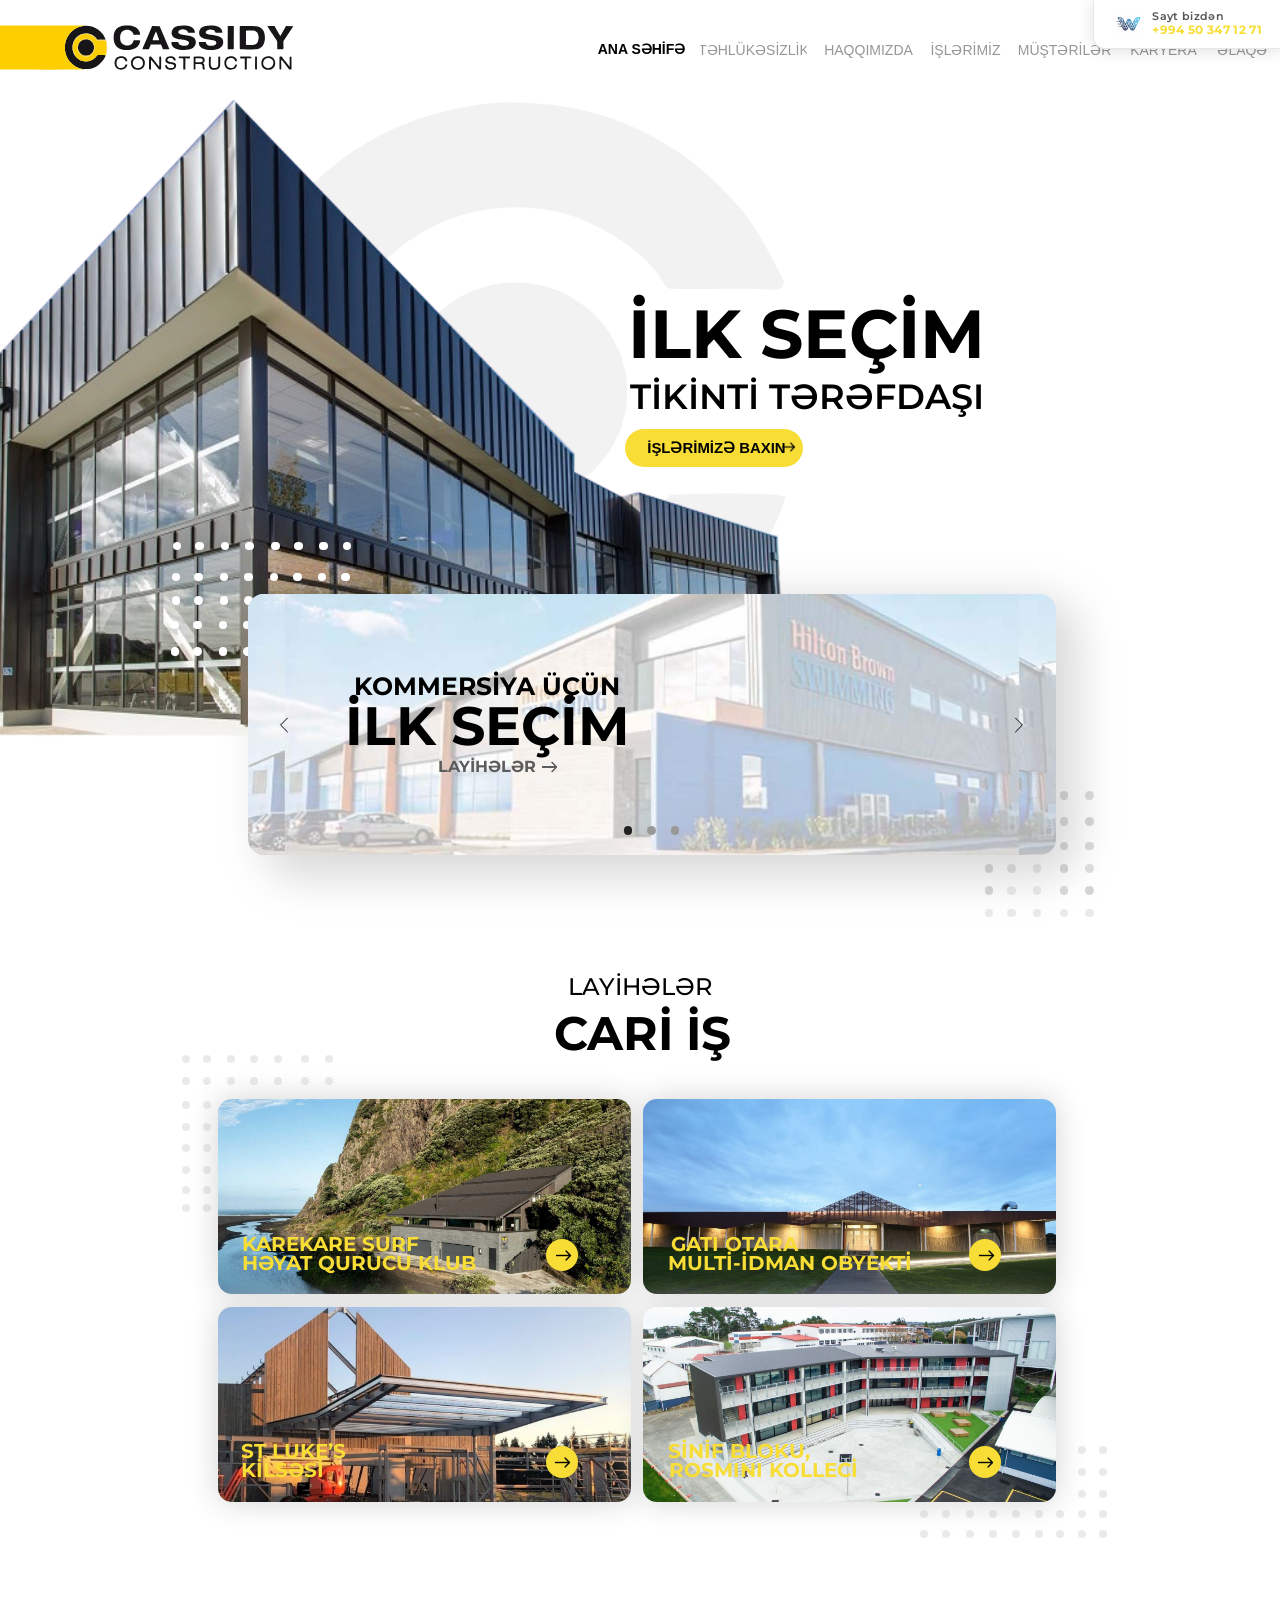
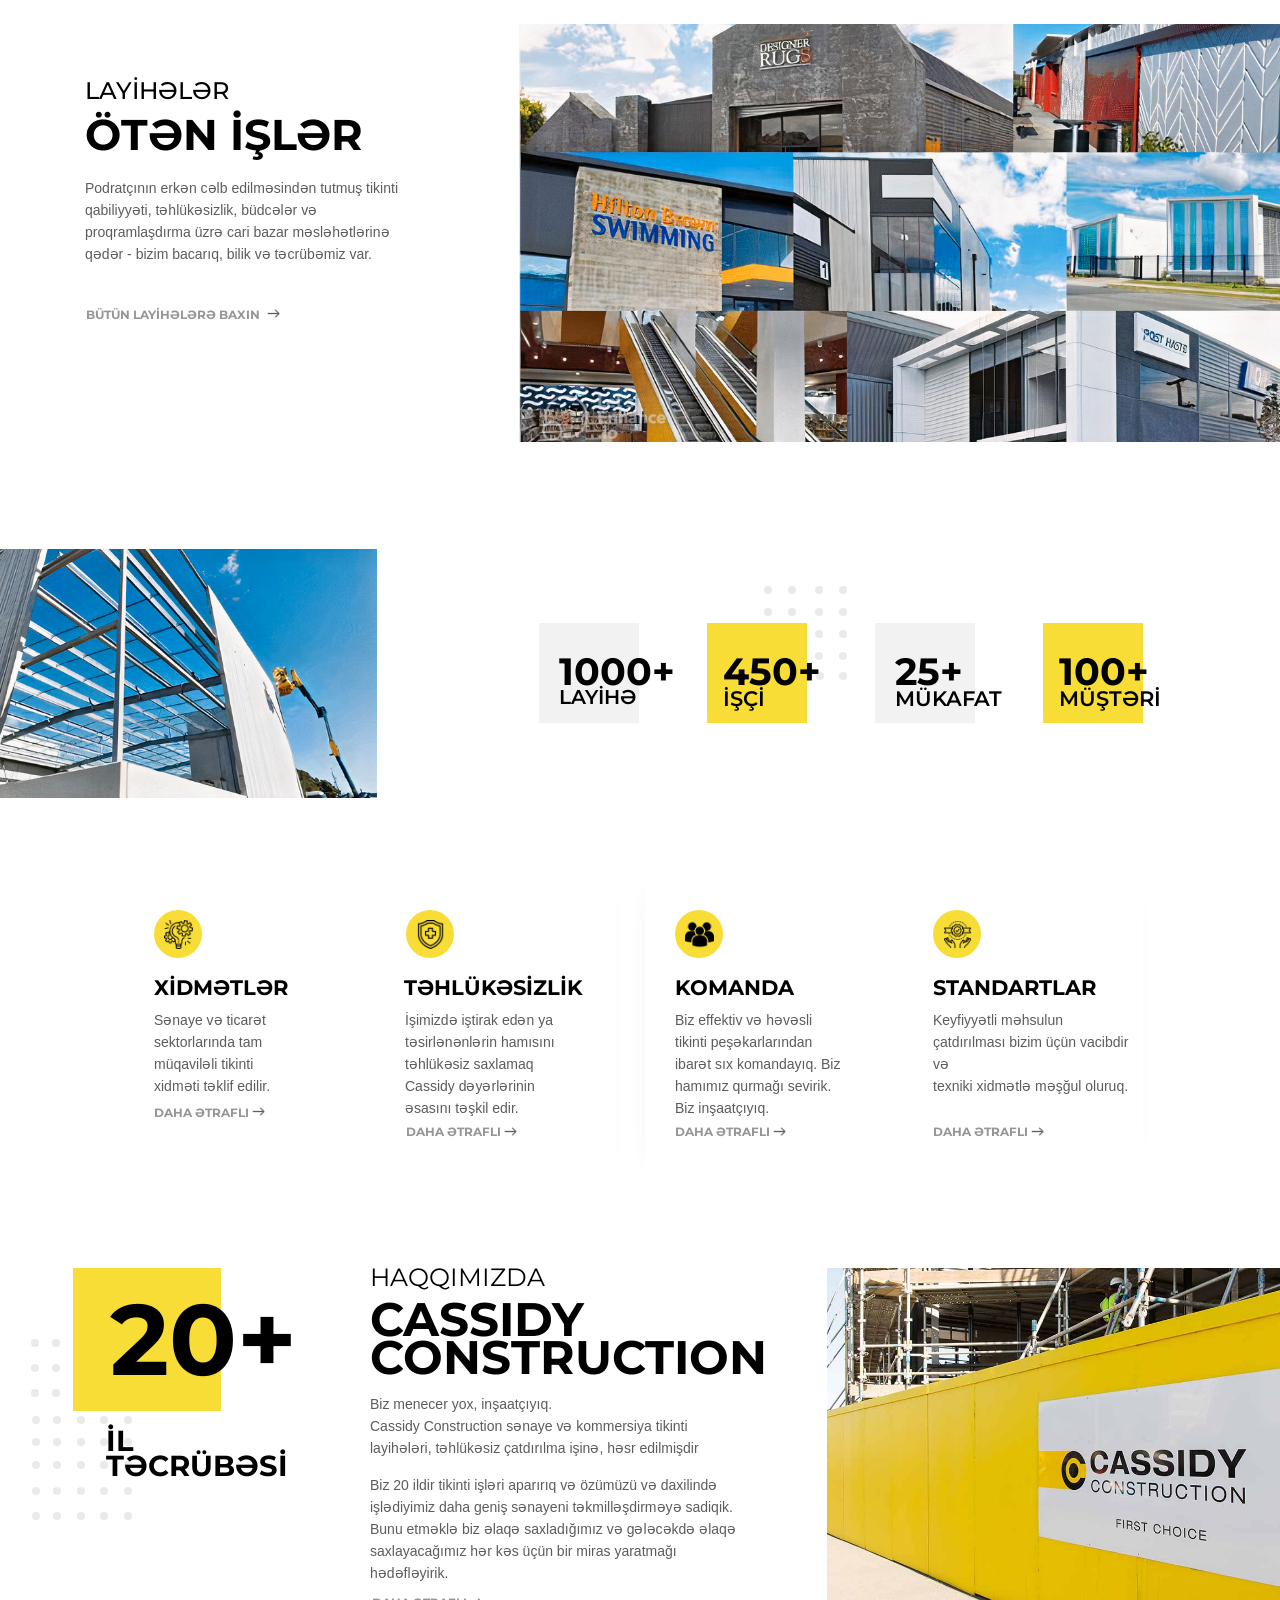
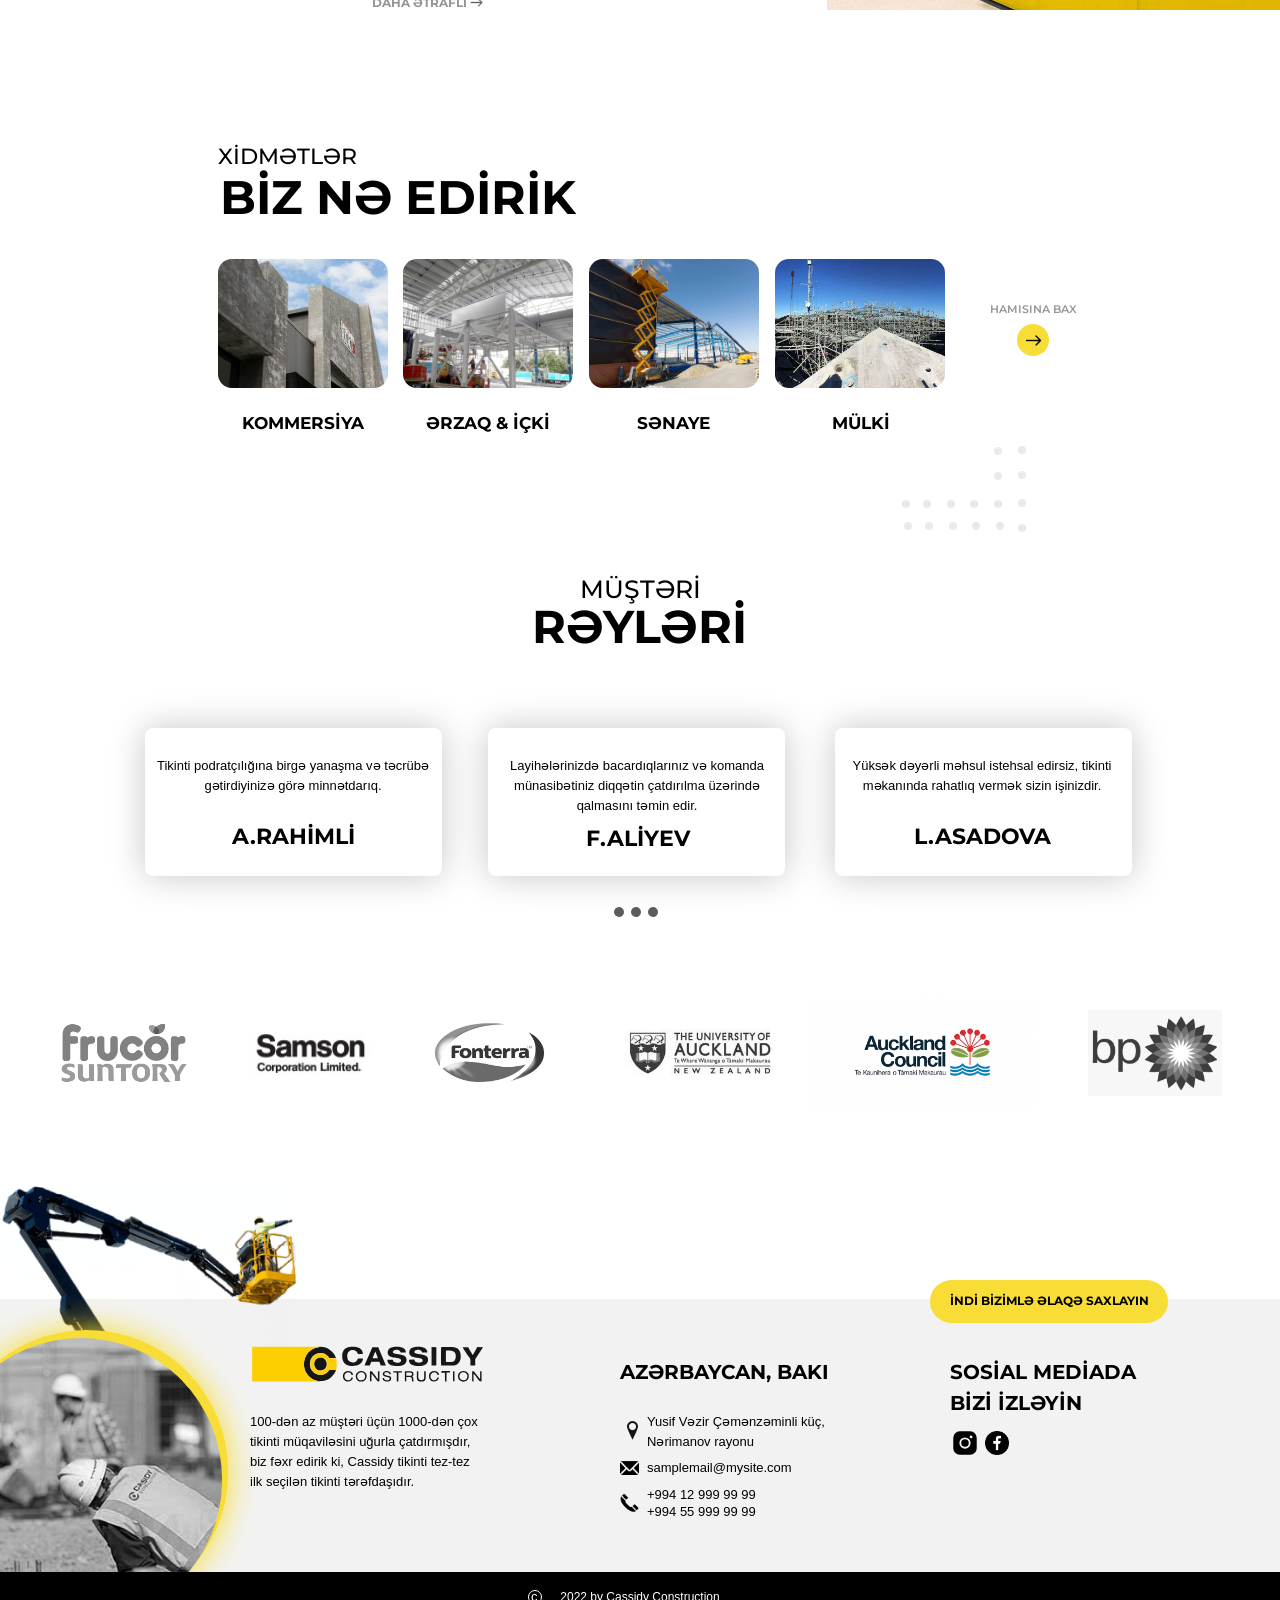
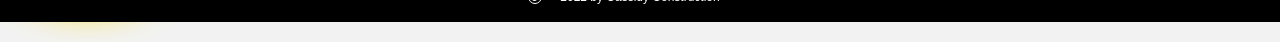
==== page28643980.html @ 32e34c33 "Initial commit - Insaat website with WebCraft branding and contact number" ====
﻿<!DOCTYPE html> <html> <head> <meta charset="utf-8" /> <meta http-equiv="Content-Type" content="text/html; charset=utf-8" /> <meta name="viewport" content="width=device-width, initial-scale=1.0" /> <!--metatextblock--> <title>İnşaat Şirkəti</title> <meta property="og:url" content="https://zakasmd.github.io/insaat" /> <meta property="og:title" content="İnşaat Şirkəti" /> <meta property="og:description" content="" /> <meta property="og:type" content="website" /> <meta property="og:image" content="images/tild6238-6166-4330-b763-346166366166__heybatli-logo-90px.png" /> <link rel="canonical" href="https://zakasmd.github.io/insaat"> <!--/metatextblock--> <meta name="format-detection" content="telephone=no" /> <meta http-equiv="x-dns-prefetch-control" content="on"> <link rel="dns-prefetch" href="https://ws.tildacdn.com">  <meta name="robots" content="index,follow" /> <!--favicons--> <link rel="shortcut icon" href="images/tild3162-3038-4265-b539-643338343763__h-logo-without-text.ico" type="image/x-icon"/> <link rel="apple-touch-icon" href="images/tild6164-3030-4362-a335-333737393666__h-logo-without-text.png"> <link rel="apple-touch-icon" sizes="76x76" href="images/tild6164-3030-4362-a335-333737393666__h-logo-without-text.png"> <link rel="apple-touch-icon" sizes="152x152" href="images/tild6164-3030-4362-a335-333737393666__h-logo-without-text.png"> <link rel="apple-touch-startup-image" href="images/tild6164-3030-4362-a335-333737393666__h-logo-without-text.png"> <meta name="msapplication-TileColor" content="#000000"> <meta name="msapplication-TileImage" content="images/tild6531-6231-4765-a134-633861616436__h-logo-without-text.png"> <!--/favicons--> <!-- Assets --> <script src="https://neo.tildacdn.com/js/tilda-fallback-1.0.min.js" async charset="utf-8"></script> <link rel="stylesheet" href="css/tilda-grid-3.0.min.css" type="text/css" media="all" onerror="this.loaderr='y';"/> <link rel="stylesheet" href="css/tilda-blocks-page28643980.min.css?t=1776620222" type="text/css" media="all" onerror="this.loaderr='y';" /> <link rel="preconnect" href="https://fonts.gstatic.com"> <link href="https://fonts.googleapis.com/css2?family=Ubuntu:wght@300;400;500;600;700&family=Montserrat:wght@100..900&subset=latin,cyrillic&display=swap" rel="stylesheet"> <link rel="stylesheet" href="css/tilda-animation-2.0.min.css" type="text/css" media="all" onerror="this.loaderr='y';" /> <link rel="stylesheet" href="css/tilda-menusub-1.0.min.css" type="text/css" media="print" onload="this.media='all';" onerror="this.loaderr='y';" /> <noscript><link rel="stylesheet" href="css/tilda-menusub-1.0.min.css" type="text/css" media="all" /></noscript> <link rel="stylesheet" href="css/tilda-menu-widgeticons-1.0.min.css" type="text/css" media="all" onerror="this.loaderr='y';" /> <link rel="stylesheet" href="css/tilda-popup-1.1.min.css" type="text/css" media="print" onload="this.media='all';" onerror="this.loaderr='y';" /> <noscript><link rel="stylesheet" href="css/tilda-popup-1.1.min.css" type="text/css" media="all" /></noscript> <link rel="stylesheet" href="css/tilda-forms-1.0.min.css" type="text/css" media="all" onerror="this.loaderr='y';" /> <link rel="stylesheet" href="css/tilda-slds-1.4.min.css" type="text/css" media="print" onload="this.media='all';" onerror="this.loaderr='y';" /> <noscript><link rel="stylesheet" href="css/tilda-slds-1.4.min.css" type="text/css" media="all" /></noscript> <link rel="stylesheet" href="css/tilda-zero-gallery-1.0.min.css" type="text/css" media="all" onerror="this.loaderr='y';" /> <script nomodule src="js/tilda-polyfill-1.0.min.js" charset="utf-8"></script> <script type="text/javascript">function t_onReady(func) {if(document.readyState!='loading') {func();} else {document.addEventListener('DOMContentLoaded',func);}}
function t_onFuncLoad(funcName,okFunc,time) {if(typeof window[funcName]==='function') {okFunc();} else {setTimeout(function() {t_onFuncLoad(funcName,okFunc,time);},(time||100));}}function t396_initialScale(t){var e=document.getElementById("rec"+t);if(e){var i=e.querySelector(".t396__artboard");if(i){window.tn_scale_initial_window_width||(window.tn_scale_initial_window_width=document.documentElement.clientWidth);var a=window.tn_scale_initial_window_width,r=[],n,l=i.getAttribute("data-artboard-screens");if(l){l=l.split(",");for(var o=0;o<l.length;o++)r[o]=parseInt(l[o],10)}else r=[320,480,640,960,1200];for(var o=0;o<r.length;o++){var d=r[o];a>=d&&(n=d)}var _="edit"===window.allrecords.getAttribute("data-tilda-mode"),c="center"===t396_getFieldValue(i,"valign",n,r),s="grid"===t396_getFieldValue(i,"upscale",n,r),w=t396_getFieldValue(i,"height_vh",n,r),g=t396_getFieldValue(i,"height",n,r),u=!!window.opr&&!!window.opr.addons||!!window.opera||-1!==navigator.userAgent.indexOf(" OPR/");if(!_&&c&&!s&&!w&&g&&!u){var h=parseFloat((a/n).toFixed(3)),f=[i,i.querySelector(".t396__carrier"),i.querySelector(".t396__filter")],v=Math.floor(parseInt(g,10)*h)+"px",p;i.style.setProperty("--initial-scale-height",v);for(var o=0;o<f.length;o++)f[o].style.setProperty("height","var(--initial-scale-height)");t396_scaleInitial__getElementsToScale(i).forEach((function(t){t.style.zoom=h}))}}}}function t396_scaleInitial__getElementsToScale(t){return t?Array.prototype.slice.call(t.children).filter((function(t){return t&&(t.classList.contains("t396__elem")||t.classList.contains("t396__group"))})):[]}function t396_getFieldValue(t,e,i,a){var r,n=a[a.length-1];if(!(r=i===n?t.getAttribute("data-artboard-"+e):t.getAttribute("data-artboard-"+e+"-res-"+i)))for(var l=0;l<a.length;l++){var o=a[l];if(!(o<=i)&&(r=o===n?t.getAttribute("data-artboard-"+e):t.getAttribute("data-artboard-"+e+"-res-"+o)))break}return r}window.TN_SCALE_INITIAL_VER="1.0",window.tn_scale_initial_window_width=null;</script> <script src="js/jquery-1.10.2.min.js" charset="utf-8" onerror="this.loaderr='y';"></script> <script src="js/tilda-scripts-3.0.min.js" charset="utf-8" defer onerror="this.loaderr='y';"></script> <script src="js/tilda-blocks-page28643980.min.js?t=1776620222" charset="utf-8" async onerror="this.loaderr='y';"></script> <script src="js/lazyload-1.3.min.export.js" charset="utf-8" async onerror="this.loaderr='y';"></script> <script src="js/tilda-animation-2.0.min.js" charset="utf-8" async onerror="this.loaderr='y';"></script> <script src="js/tilda-menusub-1.0.min.js" charset="utf-8" async onerror="this.loaderr='y';"></script> <script src="js/tilda-menu-1.0.min.js" charset="utf-8" async onerror="this.loaderr='y';"></script> <script src="js/tilda-menu-widgeticons-1.0.min.js" charset="utf-8" async onerror="this.loaderr='y';"></script> <script src="js/tilda-zero-1.1.min.js" charset="utf-8" async onerror="this.loaderr='y';"></script> <script src="js/tilda-submenublocks-1.0.min.js" charset="utf-8" async onerror="this.loaderr='y';"></script> <script src="js/tilda-popup-1.0.min.js" charset="utf-8" async onerror="this.loaderr='y';"></script> <script src="js/tilda-forms-1.0.min.js" charset="utf-8" async onerror="this.loaderr='y';"></script> <script src="js/tilda-slds-1.4.min.js" charset="utf-8" async onerror="this.loaderr='y';"></script> <script src="js/tilda-zero-gallery-1.0.min.js" charset="utf-8" async onerror="this.loaderr='y';"></script> <script src="js/hammer.min.js" charset="utf-8" async onerror="this.loaderr='y';"></script> <script src="js/tilda-animation-sbs-1.0.min.js" charset="utf-8" async onerror="this.loaderr='y';"></script> <script src="js/tilda-zero-scale-1.0.min.js" charset="utf-8" async onerror="this.loaderr='y';"></script> <script src="js/tilda-skiplink-1.0.min.js" charset="utf-8" async onerror="this.loaderr='y';"></script> <script src="js/tilda-events-1.0.min.js" charset="utf-8" async onerror="this.loaderr='y';"></script> <script type="text/javascript">window.dataLayer=window.dataLayer||[];</script> <script type="text/javascript">(function() {if((/bot|google|yandex|baidu|bing|msn|duckduckbot|teoma|slurp|crawler|spider|robot|crawling|facebook/i.test(navigator.userAgent))===false&&typeof(sessionStorage)!='undefined'&&sessionStorage.getItem('visited')!=='y'&&document.visibilityState){var style=document.createElement('style');style.type='text/css';style.innerHTML='@media screen and (min-width: 980px) {.t-records {opacity: 0;}.t-records_animated {-webkit-transition: opacity ease-in-out .2s;-moz-transition: opacity ease-in-out .2s;-o-transition: opacity ease-in-out .2s;transition: opacity ease-in-out .2s;}.t-records.t-records_visible {opacity: 1;}}';document.getElementsByTagName('head')[0].appendChild(style);function t_setvisRecs(){var alr=document.querySelectorAll('.t-records');Array.prototype.forEach.call(alr,function(el) {el.classList.add("t-records_animated");});setTimeout(function() {Array.prototype.forEach.call(alr,function(el) {el.classList.add("t-records_visible");});sessionStorage.setItem("visited","y");},400);}
document.addEventListener('DOMContentLoaded',t_setvisRecs);}})();</script></head> <body class="t-body" style="margin:0;">
<!-- WebCraft Branding Bar -->
<div id="webcraft-bar" style="position:fixed;top:0;right:0;z-index:10000;background:rgba(255,255,255,0.97);backdrop-filter:blur(10px);padding:8px 18px;display:flex;align-items:center;gap:12px;border-bottom-left-radius:12px;box-shadow:0 2px 16px rgba(0,0,0,0.13);border:1px solid #e5e7eb;border-top:none;border-right:none;">
  <a href="https://wa.me/994503471271" target="_blank" rel="noopener" style="display:flex;align-items:center;gap:8px;text-decoration:none;color:#1a1a2e;">
    <img src="images/webcraft_logo.png" alt="WebCraft" style="height:32px;width:auto;object-fit:contain;" />
    <span style="font-family:'Montserrat',Arial,sans-serif;font-size:11px;font-weight:600;color:#555;letter-spacing:0.03em;line-height:1.2;">Sayt bizdən<br/><span style="color:#f7dd35;font-weight:700;font-size:12px;">+994 50 347 12 71</span></span>
  </a>
</div> <!--allrecords--> <div id="allrecords" data-tilda-export="yes" class="t-records" data-hook="blocks-collection-content-node" data-tilda-project-id="3810300" data-tilda-page-id="28643980" data-tilda-page-alias="portfolio/insaat" data-tilda-formskey="261145cdc6859629eb03dfaf1db4a595" data-tilda-stat-scroll="yes" data-tilda-lazy="yes" data-tilda-root-zone="one" data-tilda-ts="y" data-tilda-project-country="TR"> <div id="rec462949725" class="r t-rec t-rec_pt_0 t-rec_pb_0 t-screenmax-980px" style="padding-top:0px;padding-bottom:0px; " data-animationappear="off" data-record-type="450" data-screen-max="980px"> <div class="t450__menu__content "
style="top:15px; " data-menu="yes" data-appearoffset="" data-hideoffset=""> <div class="t450__burger_container t450__small "> <div class="t450__burger_bg t450__burger_cirqle"
style="; opacity:0.50;"> </div> <button type="button"
class="t-menuburger t-menuburger_first t-menuburger__small"
aria-label="Navigation menu"
aria-expanded="false"> <span style="background-color:#ffffff;"></span> <span style="background-color:#ffffff;"></span> <span style="background-color:#ffffff;"></span> <span style="background-color:#ffffff;"></span> </button> <script>function t_menuburger_init(recid) {var rec=document.querySelector('#rec' + recid);if(!rec) return;var burger=rec.querySelector('.t-menuburger');if(!burger) return;var isSecondStyle=burger.classList.contains('t-menuburger_second');if(isSecondStyle&&!window.isMobile&&!('ontouchend' in document)) {burger.addEventListener('mouseenter',function() {if(burger.classList.contains('t-menuburger-opened')) return;burger.classList.remove('t-menuburger-unhovered');burger.classList.add('t-menuburger-hovered');});burger.addEventListener('mouseleave',function() {if(burger.classList.contains('t-menuburger-opened')) return;burger.classList.remove('t-menuburger-hovered');burger.classList.add('t-menuburger-unhovered');setTimeout(function() {burger.classList.remove('t-menuburger-unhovered');},300);});}
burger.addEventListener('click',function() {if(!burger.closest('.tmenu-mobile')&&!burger.closest('.t450__burger_container')&&!burger.closest('.t466__container')&&!burger.closest('.t204__burger')&&!burger.closest('.t199__js__menu-toggler')) {burger.classList.toggle('t-menuburger-opened');burger.classList.remove('t-menuburger-unhovered');}});var menu=rec.querySelector('[data-menu="yes"]');if(!menu) return;var menuLinks=menu.querySelectorAll('.t-menu__link-item');var submenuClassList=['t978__menu-link_hook','t978__tm-link','t966__tm-link','t794__tm-link','t-menusub__target-link'];Array.prototype.forEach.call(menuLinks,function(link) {link.addEventListener('click',function() {var isSubmenuHook=submenuClassList.some(function(submenuClass) {return link.classList.contains(submenuClass);});if(isSubmenuHook) return;burger.classList.remove('t-menuburger-opened');});});menu.addEventListener('clickedAnchorInTooltipMenu',function() {burger.classList.remove('t-menuburger-opened');});}
t_onReady(function() {t_onFuncLoad('t_menuburger_init',function(){t_menuburger_init('462949725');});});</script> <style>.t-menuburger{position:relative;flex-shrink:0;width:28px;height:20px;padding:0;border:none;background-color:transparent;outline:none;-webkit-transform:rotate(0deg);transform:rotate(0deg);transition:transform .5s ease-in-out;cursor:pointer;z-index:999;}.t-menuburger span{display:block;position:absolute;width:100%;opacity:1;left:0;-webkit-transform:rotate(0deg);transform:rotate(0deg);transition:.25s ease-in-out;height:3px;background-color:#000;}.t-menuburger span:nth-child(1){top:0px;}.t-menuburger span:nth-child(2),.t-menuburger span:nth-child(3){top:8px;}.t-menuburger span:nth-child(4){top:16px;}.t-menuburger__big{width:42px;height:32px;}.t-menuburger__big span{height:5px;}.t-menuburger__big span:nth-child(2),.t-menuburger__big span:nth-child(3){top:13px;}.t-menuburger__big span:nth-child(4){top:26px;}.t-menuburger__small{width:22px;height:14px;}.t-menuburger__small span{height:2px;}.t-menuburger__small span:nth-child(2),.t-menuburger__small span:nth-child(3){top:6px;}.t-menuburger__small span:nth-child(4){top:12px;}.t-menuburger-opened span:nth-child(1){top:8px;width:0%;left:50%;}.t-menuburger-opened span:nth-child(2){-webkit-transform:rotate(45deg);transform:rotate(45deg);}.t-menuburger-opened span:nth-child(3){-webkit-transform:rotate(-45deg);transform:rotate(-45deg);}.t-menuburger-opened span:nth-child(4){top:8px;width:0%;left:50%;}.t-menuburger-opened.t-menuburger__big span:nth-child(1){top:6px;}.t-menuburger-opened.t-menuburger__big span:nth-child(4){top:18px;}.t-menuburger-opened.t-menuburger__small span:nth-child(1),.t-menuburger-opened.t-menuburger__small span:nth-child(4){top:6px;}@media (hover),(min-width:0\0){.t-menuburger_first:hover span:nth-child(1){transform:translateY(1px);}.t-menuburger_first:hover span:nth-child(4){transform:translateY(-1px);}.t-menuburger_first.t-menuburger__big:hover span:nth-child(1){transform:translateY(3px);}.t-menuburger_first.t-menuburger__big:hover span:nth-child(4){transform:translateY(-3px);}}.t-menuburger_second span:nth-child(2),.t-menuburger_second span:nth-child(3){width:80%;left:20%;right:0;}@media (hover),(min-width:0\0){.t-menuburger_second.t-menuburger-hovered span:nth-child(2),.t-menuburger_second.t-menuburger-hovered span:nth-child(3){animation:t-menuburger-anim 0.3s ease-out normal forwards;}.t-menuburger_second.t-menuburger-unhovered span:nth-child(2),.t-menuburger_second.t-menuburger-unhovered span:nth-child(3){animation:t-menuburger-anim2 0.3s ease-out normal forwards;}}.t-menuburger_second.t-menuburger-opened span:nth-child(2),.t-menuburger_second.t-menuburger-opened span:nth-child(3){left:0;right:0;width:100%!important;}.t-menuburger_third span:nth-child(4){width:70%;left:unset;right:0;}@media (hover),(min-width:0\0){.t-menuburger_third:not(.t-menuburger-opened):hover span:nth-child(4){width:100%;}}.t-menuburger_third.t-menuburger-opened span:nth-child(4){width:0!important;right:50%;}.t-menuburger_fourth{height:12px;}.t-menuburger_fourth.t-menuburger__small{height:8px;}.t-menuburger_fourth.t-menuburger__big{height:18px;}.t-menuburger_fourth span:nth-child(2),.t-menuburger_fourth span:nth-child(3){top:4px;opacity:0;}.t-menuburger_fourth span:nth-child(4){top:8px;}.t-menuburger_fourth.t-menuburger__small span:nth-child(2),.t-menuburger_fourth.t-menuburger__small span:nth-child(3){top:3px;}.t-menuburger_fourth.t-menuburger__small span:nth-child(4){top:6px;}.t-menuburger_fourth.t-menuburger__small span:nth-child(2),.t-menuburger_fourth.t-menuburger__small span:nth-child(3){top:3px;}.t-menuburger_fourth.t-menuburger__small span:nth-child(4){top:6px;}.t-menuburger_fourth.t-menuburger__big span:nth-child(2),.t-menuburger_fourth.t-menuburger__big span:nth-child(3){top:6px;}.t-menuburger_fourth.t-menuburger__big span:nth-child(4){top:12px;}@media (hover),(min-width:0\0){.t-menuburger_fourth:not(.t-menuburger-opened):hover span:nth-child(1){transform:translateY(1px);}.t-menuburger_fourth:not(.t-menuburger-opened):hover span:nth-child(4){transform:translateY(-1px);}.t-menuburger_fourth.t-menuburger__big:not(.t-menuburger-opened):hover span:nth-child(1){transform:translateY(3px);}.t-menuburger_fourth.t-menuburger__big:not(.t-menuburger-opened):hover span:nth-child(4){transform:translateY(-3px);}}.t-menuburger_fourth.t-menuburger-opened span:nth-child(1),.t-menuburger_fourth.t-menuburger-opened span:nth-child(4){top:4px;}.t-menuburger_fourth.t-menuburger-opened span:nth-child(2),.t-menuburger_fourth.t-menuburger-opened span:nth-child(3){opacity:1;}@keyframes t-menuburger-anim{0%{width:80%;left:20%;right:0;}50%{width:100%;left:0;right:0;}100%{width:80%;left:0;right:20%;}}@keyframes t-menuburger-anim2{0%{width:80%;left:0;}50%{width:100%;right:0;left:0;}100%{width:80%;left:20%;right:0;}}</style> </div> </div> <!-- t450 --> <div id="nav462949725marker"></div> <div class="t450__overlay"> <div class="t450__overlay_bg"
style=" "> </div> </div> <div id="nav462949725" class="t450 " data-tooltip-hook="#menuopen"
style="max-width: 260px;"> <button type="button"
class="t450__close-button t450__close t450_opened "
aria-label="Close menu"> <div class="t450__close_icon" style="color:#ffffff;"> <span></span> <span></span> <span></span> <span></span> </div> </button> <div class="t450__container t-align_left"> <div class="t450__top"> <nav class="t450__menu"> <ul role="list" class="t450__list t-menu__list"> <li class="t450__list_item"> <a class="t-menu__link-item "
href="#ana-sehife" data-menu-submenu-hook="" data-menu-item-number="1">
Ana səhifə
</a> </li> <li class="t450__list_item"> <a class="t-menu__link-item "
href="#popup:infoblock"
target="_blank" data-menu-submenu-hook="" data-menu-item-number="2">
Təhlükəsizlik
</a> </li> <li class="t450__list_item"> <a class="t-menu__link-item t450__link-item_submenu"
href=""
aria-expanded="false" role="button" data-menu-submenu-hook="link_sub3_462949725" data-menu-item-number="3">
Haqqımızda
</a> <div class="t-menusub" data-submenu-hook="link_sub3_462949725" data-submenu-margin="15px" data-add-submenu-arrow=""> <div class="t-menusub__menu"> <div class="t-menusub__content"> <ul role="list" class="t-menusub__list"> <li class="t-menusub__list-item t-name t-name_xs"> <a class="t-menusub__link-item t-name t-name_xs"
href="#popup:infoblock"
target="_blank" data-menu-item-number="3">Xidmətlər</a> </li> <li class="t-menusub__list-item t-name t-name_xs"> <a class="t-menusub__link-item t-name t-name_xs"
href="#popup:infoblock"
target="_blank" data-menu-item-number="3">İctimaiyyət</a> </li> <li class="t-menusub__list-item t-name t-name_xs"> <a class="t-menusub__link-item t-name t-name_xs"
href="#popup:infoblock"
target="_blank" data-menu-item-number="3">Komanda</a> </li> <li class="t-menusub__list-item t-name t-name_xs"> <a class="t-menusub__link-item t-name t-name_xs"
href="#popup:infoblock"
target="_blank" data-menu-item-number="3">Standartlar</a> </li> </ul> </div> </div> </div> </li> <li class="t450__list_item"> <a class="t-menu__link-item "
href="#popup:infoblock"
target="_blank" data-menu-submenu-hook="" data-menu-item-number="4">
İşlərimiz
</a> </li> <li class="t450__list_item"> <a class="t-menu__link-item "
href="#popup:infoblock"
target="_blank" data-menu-submenu-hook="" data-menu-item-number="5">
Müştərilər
</a> </li> <li class="t450__list_item"> <a class="t-menu__link-item "
href="#popup:infoblock"
target="_blank" data-menu-submenu-hook="" data-menu-item-number="6">
Karyera
</a> </li> <li class="t450__list_item"> <a class="t-menu__link-item "
href="#elaqe"
target="_blank" data-menu-submenu-hook="" data-menu-item-number="7">
Əlaqə
</a> </li> </ul> </nav> </div> <div class="t450__rightside"> <div class="t450__rightcontainer"> <div class="t450__right_social_links"> <div class="t-sociallinks"> <ul role="list" class="t-sociallinks__wrapper" aria-label="Social media links"> <!-- new soclinks --><li class="t-sociallinks__item t-sociallinks__item_facebook"><a href="1" target="_blank" rel="nofollow" aria-label="facebook" style="width: 30px; height: 30px;"><svg class="t-sociallinks__svg" role="presentation" width=30px height=30px viewBox="0 0 100 100" fill="none" xmlns="http://www.w3.org/2000/svg"> <path fill-rule="evenodd" clip-rule="evenodd" d="M50 100c27.6142 0 50-22.3858 50-50S77.6142 0 50 0 0 22.3858 0 50s22.3858 50 50 50Zm3.431-73.9854c-2.5161.0701-5.171.6758-7.0464 2.4577-1.5488 1.4326-2.329 3.5177-2.5044 5.602-.0534 1.4908-.0458 2.9855-.0382 4.4796.0058 1.1205.0115 2.2407-.0085 3.3587-.6888.005-1.3797.0036-2.0709.0021-.9218-.0019-1.8441-.0038-2.7626.0096 0 .8921.0013 1.7855.0026 2.6797.0026 1.791.0052 3.5853-.0026 5.3799.9185.0134 1.8409.0115 2.7627.0096.6912-.0015 1.382-.0029 2.0708.0021.0155 3.5565.0127 7.1128.0098 10.669-.0036 4.4452-.0072 8.8903.0252 13.3354 1.8903-.0134 3.7765-.0115 5.6633-.0095 1.4152.0014 2.8306.0028 4.2484-.0022.0117-4.0009.0088-7.9986.0058-11.9963-.0029-3.9979-.0058-7.9957.0059-11.9964.9533-.005 1.9067-.0036 2.86-.0021 1.2713.0019 2.5425.0038 3.8137-.0096.396-2.679.7335-5.3814.9198-8.0947-1.2576-.0058-2.5155-.0058-3.7734-.0058-1.2578 0-2.5157 0-3.7734-.0059 0-.4689-.0007-.9378-.0014-1.4066-.0022-1.4063-.0044-2.8123.0131-4.2188.198-1.0834 1.3158-1.9104 2.3992-1.8403h5.1476c.0117-2.8069.0117-5.602 0-8.4089-.6636 0-1.3273-.0007-1.9911-.0014-1.9915-.0022-3.9832-.0044-5.975.0131Z" fill="#ffffff"/> </svg></a></li>&nbsp;<li class="t-sociallinks__item t-sociallinks__item_twitter"><a href="2" target="_blank" rel="nofollow" aria-label="twitter" style="width: 30px; height: 30px;"><svg class="t-sociallinks__svg" role="presentation" xmlns="http://www.w3.org/2000/svg" width=30px height=30px viewBox="0 0 48 48"> <g clip-path="url(#clip0_3697_102)"><path fill-rule="evenodd" clip-rule="evenodd" d="M24 48C37.2548 48 48 37.2548 48 24C48 10.7452 37.2548 0 24 0C10.7452 0 0 10.7452 0 24C0 37.2548 10.7452 48 24 48ZM33.3482 14L25.9027 22.4686H25.9023L34 34H28.0445L22.5915 26.2348L15.7644 34H14L21.8082 25.1193L14 14H19.9555L25.119 21.3532L31.5838 14H33.3482ZM22.695 24.1101L23.4861 25.2173V25.2177L28.8746 32.7594H31.5847L24.9813 23.5172L24.1902 22.4099L19.1103 15.2997H16.4002L22.695 24.1101Z" fill="#ffffff"/></g><defs><clipPath id="clip0_3697_102"><rect width="48" height="48" fill="white"/></clipPath></defs> </svg></a></li>&nbsp;<li class="t-sociallinks__item t-sociallinks__item_instagram"><a href="3" target="_blank" rel="nofollow" aria-label="instagram" style="width: 30px; height: 30px;"><svg class="t-sociallinks__svg" role="presentation" width=30px height=30px viewBox="0 0 100 100" fill="none" xmlns="http://www.w3.org/2000/svg"> <path fill-rule="evenodd" clip-rule="evenodd" d="M50 100C77.6142 100 100 77.6142 100 50C100 22.3858 77.6142 0 50 0C22.3858 0 0 22.3858 0 50C0 77.6142 22.3858 100 50 100ZM25 39.3918C25 31.4558 31.4566 25 39.3918 25H60.6082C68.5442 25 75 31.4566 75 39.3918V60.8028C75 68.738 68.5442 75.1946 60.6082 75.1946H39.3918C31.4558 75.1946 25 68.738 25 60.8028V39.3918ZM36.9883 50.0054C36.9883 42.8847 42.8438 37.0922 50.0397 37.0922C57.2356 37.0922 63.0911 42.8847 63.0911 50.0054C63.0911 57.1252 57.2356 62.9177 50.0397 62.9177C42.843 62.9177 36.9883 57.1252 36.9883 50.0054ZM41.7422 50.0054C41.7422 54.5033 45.4641 58.1638 50.0397 58.1638C54.6153 58.1638 58.3372 54.5041 58.3372 50.0054C58.3372 45.5066 54.6145 41.8469 50.0397 41.8469C45.4641 41.8469 41.7422 45.5066 41.7422 50.0054ZM63.3248 39.6355C65.0208 39.6355 66.3956 38.2606 66.3956 36.5646C66.3956 34.8687 65.0208 33.4938 63.3248 33.4938C61.6288 33.4938 60.2539 34.8687 60.2539 36.5646C60.2539 38.2606 61.6288 39.6355 63.3248 39.6355Z" fill="#ffffff"/> </svg></a></li><!-- /new soclinks --> </ul> </div> </div> </div> </div> </div> </div> <script>t_onReady(function() {var rec=document.querySelector('#rec462949725');if(!rec) return;rec.setAttribute('data-animationappear','off');rec.style.opacity=1;t_onFuncLoad('t450_initMenu',function() {t450_initMenu('462949725');});t_onFuncLoad('t_menuWidgets__init',function() {t_menuWidgets__init('462949725');});});</script> <style>#rec462949725 .t-menu__link-item{}@supports (overflow:-webkit-marquee) and (justify-content:inherit){#rec462949725 .t-menu__link-item,#rec462949725 .t-menu__link-item.t-active{opacity:1 !important;}}</style> <style>#rec462949725{--menusub-text-color:#ffffff;--menusub-bg:#fff;--menusub-shadow:none;--menusub-radius:0;--menusub-border:none;--menusub-width:150px;--menusub-transition:0.3s ease-in-out;}@media screen and (max-width:980px){#rec462949725 .t-menusub__menu .t-menusub__link-item,#rec462949725 .t-menusub__menu .t-menusub__innermenu-link{color:var(--menusub-text-color) !important;}#rec462949725 .t-menusub__menu .t-menusub__link-item.t-active{color:var(--menusub-text-color) !important;}#rec462949725 .t-menusub__menu .t-menusub__list-item:has(.t-active){background-color:var(--menusub-hover-bg);}}@media screen and (max-width:980px){#rec462949725 .t-menusub__menu-wrapper{background-color:var(--menusub-bg) !important;border-radius:var(--menusub-radius) !important;border:var(--menusub-border) !important;box-shadow:var(--menusub-shadow) !important;overflow:auto;max-width:var(--mobile-max-width);}#rec462949725 .t-menusub__menu-wrapper .t-menusub__content{background-color:transparent !important;border:none !important;box-shadow:none !important;border-radius:0 !important;margin-top:0 !important;}}</style> <script>t_onReady(function() {setTimeout(function(){t_onFuncLoad('t_menusub_init',function() {t_menusub_init('462949725');});},500);});</script> <style> #rec462949725 a.t-menu__link-item{font-size:24px;color:#ffffff;}</style> <style> #rec462949725 .t450__right_langs_lang a{color:#ffffff;}</style> </div> <div id="rec462949726" class="r t-rec" style=" " data-animationappear="off" data-record-type="396"> <!-- T396 --> <style>#rec462949726 .t396__artboard {height:100px;background-color:#ffffff;}#rec462949726 .t396__filter {height:100px;}#rec462949726 .t396__carrier{height:100px;background-position:center center;background-attachment:scroll;background-size:cover;background-repeat:no-repeat;}@media screen and (max-width:1199px) {#rec462949726 .t396__artboard,#rec462949726 .t396__filter,#rec462949726 .t396__carrier {}#rec462949726 .t396__filter {}#rec462949726 .t396__carrier {background-attachment:scroll;}}@media screen and (max-width:959px) {#rec462949726 .t396__artboard,#rec462949726 .t396__filter,#rec462949726 .t396__carrier {}#rec462949726 .t396__filter {}#rec462949726 .t396__carrier {background-attachment:scroll;}}@media screen and (max-width:639px) {#rec462949726 .t396__artboard,#rec462949726 .t396__filter,#rec462949726 .t396__carrier {}#rec462949726 .t396__filter {}#rec462949726 .t396__carrier {background-attachment:scroll;}}@media screen and (max-width:479px) {#rec462949726 .t396__artboard,#rec462949726 .t396__filter,#rec462949726 .t396__carrier {}#rec462949726 .t396__filter {}#rec462949726 .t396__carrier {background-attachment:scroll;}}#rec462949726 .tn-elem[data-elem-id="1655124059677"]{z-index:9;top:17px;;left:calc(50% - 600px + -44px);;width:379px;height:66px;}#rec462949726 .tn-elem[data-elem-id="1655124059677"] .tn-atom{background-position:center center;background-size:cover;background-repeat:no-repeat;border-width:var(--t396-borderwidth,0);border-style:var(--t396-borderstyle,solid);border-color:var(--t396-bordercolor,transparent);transition:background-color var(--t396-speedhover,0s) ease-in-out,color var(--t396-speedhover,0s) ease-in-out,border-color var(--t396-speedhover,0s) ease-in-out,box-shadow var(--t396-shadowshoverspeed,0.2s) ease-in-out;}@media screen and (max-width:1199px){#rec462949726 .tn-elem[data-elem-id="1655124059677"]{top:15px;;left:calc(50% - 480px + -50px);;width:339px;height:59px;}}@media screen and (max-width:959px){#rec462949726 .tn-elem[data-elem-id="1655124059677"]{top:16px;;left:calc(50% - 320px + -20px);;width:310px;height:54px;}}@media screen and (max-width:639px){#rec462949726 .tn-elem[data-elem-id="1655124059677"]{top:18px;;left:calc(50% - 240px + -16px);;width:270px;height:47px;}}@media screen and (max-width:479px){#rec462949726 .tn-elem[data-elem-id="1655124059677"]{top:22px;;left:calc(50% - 160px + -16px);;width:201px;height:35px;}}#rec462949726 .tn-elem[data-elem-id="1655125357740"]{color:#000000;text-align:center;z-index:10;top:22px;;left:calc(50% - 600px + 544px);;width:115px;height:56px;}#rec462949726 .tn-elem[data-elem-id="1655125357740"] .tn-atom{color:#000000;font-size:14px;font-family:'Poppins',Arial,sans-serif;line-height:1.55;font-weight:600;border-radius:30px;background-position:center center;--t396-speedhover:0.2s;transition:background-color var(--t396-speedhover,0s) ease-in-out,color var(--t396-speedhover,0s) ease-in-out,border-color var(--t396-speedhover,0s) ease-in-out,box-shadow var(--t396-shadowshoverspeed,0.2s) ease-in-out;-webkit-box-pack:center;-ms-flex-pack:center;justify-content:center;}#rec462949726 .tn-elem[data-elem-id="1655125357740"] .tn-atom::after{display:none;}#rec462949726 .tn-elem[data-elem-id="1655125357740"] .tn-atom .tn-atom__button-text{transition:color var(--t396-speedhover,0s) ease-in-out;color:#000000;}#rec462949726 .tn-elem[data-elem-id="1655125357740"] .tn-atom .tn-atom__button-border::before{display:none;}#rec462949726 .tn-elem[data-elem-id="1655125357740"] .tn-atom .tn-atom__button-border::after{display:none;}@media (hover),(min-width:0\0){#rec462949726 .tn-elem[data-elem-id="1655125357740"] .tn-atom:hover::after{opacity:0;}#rec462949726 .tn-elem[data-elem-id="1655125357740"] .tn-atom:hover{animation-name:none;}}@media (hover),(min-width:0\0){#rec462949726 .tn-elem[data-elem-id="1655125357740"] .tn-atom:hover{color:#f7dd35;}#rec462949726 .tn-elem[data-elem-id="1655125357740"] .tn-atom:hover .tn-atom__button-text{color:#f7dd35;}}@media screen and (max-width:1199px){#rec462949726 .tn-elem[data-elem-id="1655125357740"]{top:-66px;;left:calc(50% - 480px + 524px);;width:px;}#rec462949726 .tn-elem[data-elem-id="1655125357740"] .tn-atom{white-space:normal;background-size:cover;}#rec462949726 .tn-elem[data-elem-id="1655125357740"] .tn-atom::after{display:none;}#rec462949726 .tn-elem[data-elem-id="1655125357740"] .tn-atom .tn-atom__button-text{overflow:visible;}#rec462949726 .tn-elem[data-elem-id="1655125357740"] .tn-atom .tn-atom__button-border::before{display:none;}#rec462949726 .tn-elem[data-elem-id="1655125357740"] .tn-atom .tn-atom__button-border::after{display:none;}@media (hover),(min-width:0\0){#rec462949726 .tn-elem[data-elem-id="1655125357740"] .tn-atom:hover::after{opacity:0;}#rec462949726 .tn-elem[data-elem-id="1655125357740"] .tn-atom:hover{animation-name:none;}}}@media screen and (max-width:959px){#rec462949726 .tn-elem[data-elem-id="1655125357740"] .tn-atom{white-space:normal;background-size:cover;}#rec462949726 .tn-elem[data-elem-id="1655125357740"] .tn-atom::after{display:none;}#rec462949726 .tn-elem[data-elem-id="1655125357740"] .tn-atom .tn-atom__button-text{overflow:visible;}#rec462949726 .tn-elem[data-elem-id="1655125357740"] .tn-atom .tn-atom__button-border::before{display:none;}#rec462949726 .tn-elem[data-elem-id="1655125357740"] .tn-atom .tn-atom__button-border::after{display:none;}@media (hover),(min-width:0\0){#rec462949726 .tn-elem[data-elem-id="1655125357740"] .tn-atom:hover::after{opacity:0;}#rec462949726 .tn-elem[data-elem-id="1655125357740"] .tn-atom:hover{animation-name:none;}}}@media screen and (max-width:639px){#rec462949726 .tn-elem[data-elem-id="1655125357740"] .tn-atom{white-space:normal;background-size:cover;}#rec462949726 .tn-elem[data-elem-id="1655125357740"] .tn-atom::after{display:none;}#rec462949726 .tn-elem[data-elem-id="1655125357740"] .tn-atom .tn-atom__button-text{overflow:visible;}#rec462949726 .tn-elem[data-elem-id="1655125357740"] .tn-atom .tn-atom__button-border::before{display:none;}#rec462949726 .tn-elem[data-elem-id="1655125357740"] .tn-atom .tn-atom__button-border::after{display:none;}@media (hover),(min-width:0\0){#rec462949726 .tn-elem[data-elem-id="1655125357740"] .tn-atom:hover::after{opacity:0;}#rec462949726 .tn-elem[data-elem-id="1655125357740"] .tn-atom:hover{animation-name:none;}}}@media screen and (max-width:479px){#rec462949726 .tn-elem[data-elem-id="1655125357740"] .tn-atom{white-space:normal;background-size:cover;}#rec462949726 .tn-elem[data-elem-id="1655125357740"] .tn-atom::after{display:none;}#rec462949726 .tn-elem[data-elem-id="1655125357740"] .tn-atom .tn-atom__button-text{overflow:visible;}#rec462949726 .tn-elem[data-elem-id="1655125357740"] .tn-atom .tn-atom__button-border::before{display:none;}#rec462949726 .tn-elem[data-elem-id="1655125357740"] .tn-atom .tn-atom__button-border::after{display:none;}@media (hover),(min-width:0\0){#rec462949726 .tn-elem[data-elem-id="1655125357740"] .tn-atom:hover::after{opacity:0;}#rec462949726 .tn-elem[data-elem-id="1655125357740"] .tn-atom:hover{animation-name:none;}}}#rec462949726 .tn-elem[data-elem-id="1655125559356"]{color:#969696;text-align:center;z-index:11;top:23px;;left:calc(50% - 600px + 660px);;width:107px;height:55px;}#rec462949726 .tn-elem[data-elem-id="1655125559356"] .tn-atom{color:#969696;font-size:14px;font-family:'Poppins',Arial,sans-serif;line-height:1.55;font-weight:500;border-radius:30px;background-position:center center;--t396-speedhover:0.2s;transition:background-color var(--t396-speedhover,0s) ease-in-out,color var(--t396-speedhover,0s) ease-in-out,border-color var(--t396-speedhover,0s) ease-in-out,box-shadow var(--t396-shadowshoverspeed,0.2s) ease-in-out;-webkit-box-pack:center;-ms-flex-pack:center;justify-content:center;}#rec462949726 .tn-elem[data-elem-id="1655125559356"] .tn-atom::after{display:none;}#rec462949726 .tn-elem[data-elem-id="1655125559356"] .tn-atom .tn-atom__button-text{transition:color var(--t396-speedhover,0s) ease-in-out;color:#969696;}#rec462949726 .tn-elem[data-elem-id="1655125559356"] .tn-atom .tn-atom__button-border::before{display:none;}#rec462949726 .tn-elem[data-elem-id="1655125559356"] .tn-atom .tn-atom__button-border::after{display:none;}@media (hover),(min-width:0\0){#rec462949726 .tn-elem[data-elem-id="1655125559356"] .tn-atom:hover::after{opacity:0;}#rec462949726 .tn-elem[data-elem-id="1655125559356"] .tn-atom:hover{animation-name:none;}}@media (hover),(min-width:0\0){#rec462949726 .tn-elem[data-elem-id="1655125559356"] .tn-atom:hover{color:#f7dd35;}#rec462949726 .tn-elem[data-elem-id="1655125559356"] .tn-atom:hover .tn-atom__button-text{color:#f7dd35;}}@media screen and (max-width:1199px){#rec462949726 .tn-elem[data-elem-id="1655125559356"]{top:-65px;;left:calc(50% - 480px + 640px);;width:px;}#rec462949726 .tn-elem[data-elem-id="1655125559356"] .tn-atom{white-space:normal;background-size:cover;}#rec462949726 .tn-elem[data-elem-id="1655125559356"] .tn-atom::after{display:none;}#rec462949726 .tn-elem[data-elem-id="1655125559356"] .tn-atom .tn-atom__button-text{overflow:visible;}#rec462949726 .tn-elem[data-elem-id="1655125559356"] .tn-atom .tn-atom__button-border::before{display:none;}#rec462949726 .tn-elem[data-elem-id="1655125559356"] .tn-atom .tn-atom__button-border::after{display:none;}@media (hover),(min-width:0\0){#rec462949726 .tn-elem[data-elem-id="1655125559356"] .tn-atom:hover::after{opacity:0;}#rec462949726 .tn-elem[data-elem-id="1655125559356"] .tn-atom:hover{animation-name:none;}}}@media screen and (max-width:959px){#rec462949726 .tn-elem[data-elem-id="1655125559356"] .tn-atom{white-space:normal;background-size:cover;}#rec462949726 .tn-elem[data-elem-id="1655125559356"] .tn-atom::after{display:none;}#rec462949726 .tn-elem[data-elem-id="1655125559356"] .tn-atom .tn-atom__button-text{overflow:visible;}#rec462949726 .tn-elem[data-elem-id="1655125559356"] .tn-atom .tn-atom__button-border::before{display:none;}#rec462949726 .tn-elem[data-elem-id="1655125559356"] .tn-atom .tn-atom__button-border::after{display:none;}@media (hover),(min-width:0\0){#rec462949726 .tn-elem[data-elem-id="1655125559356"] .tn-atom:hover::after{opacity:0;}#rec462949726 .tn-elem[data-elem-id="1655125559356"] .tn-atom:hover{animation-name:none;}}}@media screen and (max-width:639px){#rec462949726 .tn-elem[data-elem-id="1655125559356"] .tn-atom{white-space:normal;background-size:cover;}#rec462949726 .tn-elem[data-elem-id="1655125559356"] .tn-atom::after{display:none;}#rec462949726 .tn-elem[data-elem-id="1655125559356"] .tn-atom .tn-atom__button-text{overflow:visible;}#rec462949726 .tn-elem[data-elem-id="1655125559356"] .tn-atom .tn-atom__button-border::before{display:none;}#rec462949726 .tn-elem[data-elem-id="1655125559356"] .tn-atom .tn-atom__button-border::after{display:none;}@media (hover),(min-width:0\0){#rec462949726 .tn-elem[data-elem-id="1655125559356"] .tn-atom:hover::after{opacity:0;}#rec462949726 .tn-elem[data-elem-id="1655125559356"] .tn-atom:hover{animation-name:none;}}}@media screen and (max-width:479px){#rec462949726 .tn-elem[data-elem-id="1655125559356"] .tn-atom{white-space:normal;background-size:cover;}#rec462949726 .tn-elem[data-elem-id="1655125559356"] .tn-atom::after{display:none;}#rec462949726 .tn-elem[data-elem-id="1655125559356"] .tn-atom .tn-atom__button-text{overflow:visible;}#rec462949726 .tn-elem[data-elem-id="1655125559356"] .tn-atom .tn-atom__button-border::before{display:none;}#rec462949726 .tn-elem[data-elem-id="1655125559356"] .tn-atom .tn-atom__button-border::after{display:none;}@media (hover),(min-width:0\0){#rec462949726 .tn-elem[data-elem-id="1655125559356"] .tn-atom:hover::after{opacity:0;}#rec462949726 .tn-elem[data-elem-id="1655125559356"] .tn-atom:hover{animation-name:none;}}}#rec462949726 .tn-elem[data-elem-id="1655125583570"]{color:#969696;text-align:center;z-index:12;top:23px;;left:calc(50% - 600px + 775px);;width:107px;height:55px;}#rec462949726 .tn-elem[data-elem-id="1655125583570"] .tn-atom{color:#969696;font-size:14px;font-family:'Poppins',Arial,sans-serif;line-height:1.55;font-weight:500;border-radius:30px;background-position:center center;--t396-speedhover:0.2s;transition:background-color var(--t396-speedhover,0s) ease-in-out,color var(--t396-speedhover,0s) ease-in-out,border-color var(--t396-speedhover,0s) ease-in-out,box-shadow var(--t396-shadowshoverspeed,0.2s) ease-in-out;-webkit-box-pack:center;-ms-flex-pack:center;justify-content:center;}#rec462949726 .tn-elem[data-elem-id="1655125583570"] .tn-atom::after{display:none;}#rec462949726 .tn-elem[data-elem-id="1655125583570"] .tn-atom .tn-atom__button-text{transition:color var(--t396-speedhover,0s) ease-in-out;color:#969696;}#rec462949726 .tn-elem[data-elem-id="1655125583570"] .tn-atom .tn-atom__button-border::before{display:none;}#rec462949726 .tn-elem[data-elem-id="1655125583570"] .tn-atom .tn-atom__button-border::after{display:none;}@media (hover),(min-width:0\0){#rec462949726 .tn-elem[data-elem-id="1655125583570"] .tn-atom:hover::after{opacity:0;}#rec462949726 .tn-elem[data-elem-id="1655125583570"] .tn-atom:hover{animation-name:none;}}@media (hover),(min-width:0\0){#rec462949726 .tn-elem[data-elem-id="1655125583570"] .tn-atom:hover{color:#f7dd35;}#rec462949726 .tn-elem[data-elem-id="1655125583570"] .tn-atom:hover .tn-atom__button-text{color:#f7dd35;}}@media screen and (max-width:1199px){#rec462949726 .tn-elem[data-elem-id="1655125583570"]{top:-65px;;left:calc(50% - 480px + 755px);;width:px;}#rec462949726 .tn-elem[data-elem-id="1655125583570"] .tn-atom{white-space:normal;background-size:cover;}#rec462949726 .tn-elem[data-elem-id="1655125583570"] .tn-atom::after{display:none;}#rec462949726 .tn-elem[data-elem-id="1655125583570"] .tn-atom .tn-atom__button-text{overflow:visible;}#rec462949726 .tn-elem[data-elem-id="1655125583570"] .tn-atom .tn-atom__button-border::before{display:none;}#rec462949726 .tn-elem[data-elem-id="1655125583570"] .tn-atom .tn-atom__button-border::after{display:none;}@media (hover),(min-width:0\0){#rec462949726 .tn-elem[data-elem-id="1655125583570"] .tn-atom:hover::after{opacity:0;}#rec462949726 .tn-elem[data-elem-id="1655125583570"] .tn-atom:hover{animation-name:none;}}}@media screen and (max-width:959px){#rec462949726 .tn-elem[data-elem-id="1655125583570"] .tn-atom{white-space:normal;background-size:cover;}#rec462949726 .tn-elem[data-elem-id="1655125583570"] .tn-atom::after{display:none;}#rec462949726 .tn-elem[data-elem-id="1655125583570"] .tn-atom .tn-atom__button-text{overflow:visible;}#rec462949726 .tn-elem[data-elem-id="1655125583570"] .tn-atom .tn-atom__button-border::before{display:none;}#rec462949726 .tn-elem[data-elem-id="1655125583570"] .tn-atom .tn-atom__button-border::after{display:none;}@media (hover),(min-width:0\0){#rec462949726 .tn-elem[data-elem-id="1655125583570"] .tn-atom:hover::after{opacity:0;}#rec462949726 .tn-elem[data-elem-id="1655125583570"] .tn-atom:hover{animation-name:none;}}}@media screen and (max-width:639px){#rec462949726 .tn-elem[data-elem-id="1655125583570"] .tn-atom{white-space:normal;background-size:cover;}#rec462949726 .tn-elem[data-elem-id="1655125583570"] .tn-atom::after{display:none;}#rec462949726 .tn-elem[data-elem-id="1655125583570"] .tn-atom .tn-atom__button-text{overflow:visible;}#rec462949726 .tn-elem[data-elem-id="1655125583570"] .tn-atom .tn-atom__button-border::before{display:none;}#rec462949726 .tn-elem[data-elem-id="1655125583570"] .tn-atom .tn-atom__button-border::after{display:none;}@media (hover),(min-width:0\0){#rec462949726 .tn-elem[data-elem-id="1655125583570"] .tn-atom:hover::after{opacity:0;}#rec462949726 .tn-elem[data-elem-id="1655125583570"] .tn-atom:hover{animation-name:none;}}}@media screen and (max-width:479px){#rec462949726 .tn-elem[data-elem-id="1655125583570"] .tn-atom{white-space:normal;background-size:cover;}#rec462949726 .tn-elem[data-elem-id="1655125583570"] .tn-atom::after{display:none;}#rec462949726 .tn-elem[data-elem-id="1655125583570"] .tn-atom .tn-atom__button-text{overflow:visible;}#rec462949726 .tn-elem[data-elem-id="1655125583570"] .tn-atom .tn-atom__button-border::before{display:none;}#rec462949726 .tn-elem[data-elem-id="1655125583570"] .tn-atom .tn-atom__button-border::after{display:none;}@media (hover),(min-width:0\0){#rec462949726 .tn-elem[data-elem-id="1655125583570"] .tn-atom:hover::after{opacity:0;}#rec462949726 .tn-elem[data-elem-id="1655125583570"] .tn-atom:hover{animation-name:none;}}}#rec462949726 .tn-elem[data-elem-id="1655125605023"]{color:#969696;text-align:center;z-index:13;top:23px;;left:calc(50% - 600px + 872px);;width:107px;height:55px;}#rec462949726 .tn-elem[data-elem-id="1655125605023"] .tn-atom{color:#969696;font-size:14px;font-family:'Poppins',Arial,sans-serif;line-height:1.55;font-weight:500;border-radius:30px;background-position:center center;--t396-speedhover:0.2s;transition:background-color var(--t396-speedhover,0s) ease-in-out,color var(--t396-speedhover,0s) ease-in-out,border-color var(--t396-speedhover,0s) ease-in-out,box-shadow var(--t396-shadowshoverspeed,0.2s) ease-in-out;-webkit-box-pack:center;-ms-flex-pack:center;justify-content:center;}#rec462949726 .tn-elem[data-elem-id="1655125605023"] .tn-atom::after{display:none;}#rec462949726 .tn-elem[data-elem-id="1655125605023"] .tn-atom .tn-atom__button-text{transition:color var(--t396-speedhover,0s) ease-in-out;color:#969696;}#rec462949726 .tn-elem[data-elem-id="1655125605023"] .tn-atom .tn-atom__button-border::before{display:none;}#rec462949726 .tn-elem[data-elem-id="1655125605023"] .tn-atom .tn-atom__button-border::after{display:none;}@media (hover),(min-width:0\0){#rec462949726 .tn-elem[data-elem-id="1655125605023"] .tn-atom:hover::after{opacity:0;}#rec462949726 .tn-elem[data-elem-id="1655125605023"] .tn-atom:hover{animation-name:none;}}@media (hover),(min-width:0\0){#rec462949726 .tn-elem[data-elem-id="1655125605023"] .tn-atom:hover{color:#f7dd35;}#rec462949726 .tn-elem[data-elem-id="1655125605023"] .tn-atom:hover .tn-atom__button-text{color:#f7dd35;}}@media screen and (max-width:1199px){#rec462949726 .tn-elem[data-elem-id="1655125605023"]{top:-65px;;left:calc(50% - 480px + 852px);;width:px;}#rec462949726 .tn-elem[data-elem-id="1655125605023"] .tn-atom{white-space:normal;background-size:cover;}#rec462949726 .tn-elem[data-elem-id="1655125605023"] .tn-atom::after{display:none;}#rec462949726 .tn-elem[data-elem-id="1655125605023"] .tn-atom .tn-atom__button-text{overflow:visible;}#rec462949726 .tn-elem[data-elem-id="1655125605023"] .tn-atom .tn-atom__button-border::before{display:none;}#rec462949726 .tn-elem[data-elem-id="1655125605023"] .tn-atom .tn-atom__button-border::after{display:none;}@media (hover),(min-width:0\0){#rec462949726 .tn-elem[data-elem-id="1655125605023"] .tn-atom:hover::after{opacity:0;}#rec462949726 .tn-elem[data-elem-id="1655125605023"] .tn-atom:hover{animation-name:none;}}}@media screen and (max-width:959px){#rec462949726 .tn-elem[data-elem-id="1655125605023"] .tn-atom{white-space:normal;background-size:cover;}#rec462949726 .tn-elem[data-elem-id="1655125605023"] .tn-atom::after{display:none;}#rec462949726 .tn-elem[data-elem-id="1655125605023"] .tn-atom .tn-atom__button-text{overflow:visible;}#rec462949726 .tn-elem[data-elem-id="1655125605023"] .tn-atom .tn-atom__button-border::before{display:none;}#rec462949726 .tn-elem[data-elem-id="1655125605023"] .tn-atom .tn-atom__button-border::after{display:none;}@media (hover),(min-width:0\0){#rec462949726 .tn-elem[data-elem-id="1655125605023"] .tn-atom:hover::after{opacity:0;}#rec462949726 .tn-elem[data-elem-id="1655125605023"] .tn-atom:hover{animation-name:none;}}}@media screen and (max-width:639px){#rec462949726 .tn-elem[data-elem-id="1655125605023"] .tn-atom{white-space:normal;background-size:cover;}#rec462949726 .tn-elem[data-elem-id="1655125605023"] .tn-atom::after{display:none;}#rec462949726 .tn-elem[data-elem-id="1655125605023"] .tn-atom .tn-atom__button-text{overflow:visible;}#rec462949726 .tn-elem[data-elem-id="1655125605023"] .tn-atom .tn-atom__button-border::before{display:none;}#rec462949726 .tn-elem[data-elem-id="1655125605023"] .tn-atom .tn-atom__button-border::after{display:none;}@media (hover),(min-width:0\0){#rec462949726 .tn-elem[data-elem-id="1655125605023"] .tn-atom:hover::after{opacity:0;}#rec462949726 .tn-elem[data-elem-id="1655125605023"] .tn-atom:hover{animation-name:none;}}}@media screen and (max-width:479px){#rec462949726 .tn-elem[data-elem-id="1655125605023"] .tn-atom{white-space:normal;background-size:cover;}#rec462949726 .tn-elem[data-elem-id="1655125605023"] .tn-atom::after{display:none;}#rec462949726 .tn-elem[data-elem-id="1655125605023"] .tn-atom .tn-atom__button-text{overflow:visible;}#rec462949726 .tn-elem[data-elem-id="1655125605023"] .tn-atom .tn-atom__button-border::before{display:none;}#rec462949726 .tn-elem[data-elem-id="1655125605023"] .tn-atom .tn-atom__button-border::after{display:none;}@media (hover),(min-width:0\0){#rec462949726 .tn-elem[data-elem-id="1655125605023"] .tn-atom:hover::after{opacity:0;}#rec462949726 .tn-elem[data-elem-id="1655125605023"] .tn-atom:hover{animation-name:none;}}}#rec462949726 .tn-elem[data-elem-id="1655125652323"]{color:#969696;text-align:center;z-index:14;top:23px;;left:calc(50% - 600px + 971px);;width:107px;height:55px;}#rec462949726 .tn-elem[data-elem-id="1655125652323"] .tn-atom{color:#969696;font-size:14px;font-family:'Poppins',Arial,sans-serif;line-height:1.55;font-weight:500;border-radius:30px;background-position:center center;--t396-speedhover:0.2s;transition:background-color var(--t396-speedhover,0s) ease-in-out,color var(--t396-speedhover,0s) ease-in-out,border-color var(--t396-speedhover,0s) ease-in-out,box-shadow var(--t396-shadowshoverspeed,0.2s) ease-in-out;-webkit-box-pack:center;-ms-flex-pack:center;justify-content:center;}#rec462949726 .tn-elem[data-elem-id="1655125652323"] .tn-atom::after{display:none;}#rec462949726 .tn-elem[data-elem-id="1655125652323"] .tn-atom .tn-atom__button-text{transition:color var(--t396-speedhover,0s) ease-in-out;color:#969696;}#rec462949726 .tn-elem[data-elem-id="1655125652323"] .tn-atom .tn-atom__button-border::before{display:none;}#rec462949726 .tn-elem[data-elem-id="1655125652323"] .tn-atom .tn-atom__button-border::after{display:none;}@media (hover),(min-width:0\0){#rec462949726 .tn-elem[data-elem-id="1655125652323"] .tn-atom:hover::after{opacity:0;}#rec462949726 .tn-elem[data-elem-id="1655125652323"] .tn-atom:hover{animation-name:none;}}@media (hover),(min-width:0\0){#rec462949726 .tn-elem[data-elem-id="1655125652323"] .tn-atom:hover{color:#f7dd35;}#rec462949726 .tn-elem[data-elem-id="1655125652323"] .tn-atom:hover .tn-atom__button-text{color:#f7dd35;}}@media screen and (max-width:1199px){#rec462949726 .tn-elem[data-elem-id="1655125652323"]{top:-65px;;left:calc(50% - 480px + 951px);;width:px;}#rec462949726 .tn-elem[data-elem-id="1655125652323"] .tn-atom{white-space:normal;background-size:cover;}#rec462949726 .tn-elem[data-elem-id="1655125652323"] .tn-atom::after{display:none;}#rec462949726 .tn-elem[data-elem-id="1655125652323"] .tn-atom .tn-atom__button-text{overflow:visible;}#rec462949726 .tn-elem[data-elem-id="1655125652323"] .tn-atom .tn-atom__button-border::before{display:none;}#rec462949726 .tn-elem[data-elem-id="1655125652323"] .tn-atom .tn-atom__button-border::after{display:none;}@media (hover),(min-width:0\0){#rec462949726 .tn-elem[data-elem-id="1655125652323"] .tn-atom:hover::after{opacity:0;}#rec462949726 .tn-elem[data-elem-id="1655125652323"] .tn-atom:hover{animation-name:none;}}}@media screen and (max-width:959px){#rec462949726 .tn-elem[data-elem-id="1655125652323"] .tn-atom{white-space:normal;background-size:cover;}#rec462949726 .tn-elem[data-elem-id="1655125652323"] .tn-atom::after{display:none;}#rec462949726 .tn-elem[data-elem-id="1655125652323"] .tn-atom .tn-atom__button-text{overflow:visible;}#rec462949726 .tn-elem[data-elem-id="1655125652323"] .tn-atom .tn-atom__button-border::before{display:none;}#rec462949726 .tn-elem[data-elem-id="1655125652323"] .tn-atom .tn-atom__button-border::after{display:none;}@media (hover),(min-width:0\0){#rec462949726 .tn-elem[data-elem-id="1655125652323"] .tn-atom:hover::after{opacity:0;}#rec462949726 .tn-elem[data-elem-id="1655125652323"] .tn-atom:hover{animation-name:none;}}}@media screen and (max-width:639px){#rec462949726 .tn-elem[data-elem-id="1655125652323"] .tn-atom{white-space:normal;background-size:cover;}#rec462949726 .tn-elem[data-elem-id="1655125652323"] .tn-atom::after{display:none;}#rec462949726 .tn-elem[data-elem-id="1655125652323"] .tn-atom .tn-atom__button-text{overflow:visible;}#rec462949726 .tn-elem[data-elem-id="1655125652323"] .tn-atom .tn-atom__button-border::before{display:none;}#rec462949726 .tn-elem[data-elem-id="1655125652323"] .tn-atom .tn-atom__button-border::after{display:none;}@media (hover),(min-width:0\0){#rec462949726 .tn-elem[data-elem-id="1655125652323"] .tn-atom:hover::after{opacity:0;}#rec462949726 .tn-elem[data-elem-id="1655125652323"] .tn-atom:hover{animation-name:none;}}}@media screen and (max-width:479px){#rec462949726 .tn-elem[data-elem-id="1655125652323"] .tn-atom{white-space:normal;background-size:cover;}#rec462949726 .tn-elem[data-elem-id="1655125652323"] .tn-atom::after{display:none;}#rec462949726 .tn-elem[data-elem-id="1655125652323"] .tn-atom .tn-atom__button-text{overflow:visible;}#rec462949726 .tn-elem[data-elem-id="1655125652323"] .tn-atom .tn-atom__button-border::before{display:none;}#rec462949726 .tn-elem[data-elem-id="1655125652323"] .tn-atom .tn-atom__button-border::after{display:none;}@media (hover),(min-width:0\0){#rec462949726 .tn-elem[data-elem-id="1655125652323"] .tn-atom:hover::after{opacity:0;}#rec462949726 .tn-elem[data-elem-id="1655125652323"] .tn-atom:hover{animation-name:none;}}}#rec462949726 .tn-elem[data-elem-id="1655125677980"]{color:#969696;text-align:center;z-index:15;top:23px;;left:calc(50% - 600px + 1070px);;width:107px;height:55px;}#rec462949726 .tn-elem[data-elem-id="1655125677980"] .tn-atom{color:#969696;font-size:14px;font-family:'Poppins',Arial,sans-serif;line-height:1.55;font-weight:500;border-radius:30px;background-position:center center;--t396-speedhover:0.2s;transition:background-color var(--t396-speedhover,0s) ease-in-out,color var(--t396-speedhover,0s) ease-in-out,border-color var(--t396-speedhover,0s) ease-in-out,box-shadow var(--t396-shadowshoverspeed,0.2s) ease-in-out;-webkit-box-pack:center;-ms-flex-pack:center;justify-content:center;}#rec462949726 .tn-elem[data-elem-id="1655125677980"] .tn-atom::after{display:none;}#rec462949726 .tn-elem[data-elem-id="1655125677980"] .tn-atom .tn-atom__button-text{transition:color var(--t396-speedhover,0s) ease-in-out;color:#969696;}#rec462949726 .tn-elem[data-elem-id="1655125677980"] .tn-atom .tn-atom__button-border::before{display:none;}#rec462949726 .tn-elem[data-elem-id="1655125677980"] .tn-atom .tn-atom__button-border::after{display:none;}@media (hover),(min-width:0\0){#rec462949726 .tn-elem[data-elem-id="1655125677980"] .tn-atom:hover::after{opacity:0;}#rec462949726 .tn-elem[data-elem-id="1655125677980"] .tn-atom:hover{animation-name:none;}}@media (hover),(min-width:0\0){#rec462949726 .tn-elem[data-elem-id="1655125677980"] .tn-atom:hover{color:#f7dd35;}#rec462949726 .tn-elem[data-elem-id="1655125677980"] .tn-atom:hover .tn-atom__button-text{color:#f7dd35;}}@media screen and (max-width:1199px){#rec462949726 .tn-elem[data-elem-id="1655125677980"]{top:-65px;;left:calc(50% - 480px + 1050px);;width:px;}#rec462949726 .tn-elem[data-elem-id="1655125677980"] .tn-atom{white-space:normal;background-size:cover;}#rec462949726 .tn-elem[data-elem-id="1655125677980"] .tn-atom::after{display:none;}#rec462949726 .tn-elem[data-elem-id="1655125677980"] .tn-atom .tn-atom__button-text{overflow:visible;}#rec462949726 .tn-elem[data-elem-id="1655125677980"] .tn-atom .tn-atom__button-border::before{display:none;}#rec462949726 .tn-elem[data-elem-id="1655125677980"] .tn-atom .tn-atom__button-border::after{display:none;}@media (hover),(min-width:0\0){#rec462949726 .tn-elem[data-elem-id="1655125677980"] .tn-atom:hover::after{opacity:0;}#rec462949726 .tn-elem[data-elem-id="1655125677980"] .tn-atom:hover{animation-name:none;}}}@media screen and (max-width:959px){#rec462949726 .tn-elem[data-elem-id="1655125677980"] .tn-atom{white-space:normal;background-size:cover;}#rec462949726 .tn-elem[data-elem-id="1655125677980"] .tn-atom::after{display:none;}#rec462949726 .tn-elem[data-elem-id="1655125677980"] .tn-atom .tn-atom__button-text{overflow:visible;}#rec462949726 .tn-elem[data-elem-id="1655125677980"] .tn-atom .tn-atom__button-border::before{display:none;}#rec462949726 .tn-elem[data-elem-id="1655125677980"] .tn-atom .tn-atom__button-border::after{display:none;}@media (hover),(min-width:0\0){#rec462949726 .tn-elem[data-elem-id="1655125677980"] .tn-atom:hover::after{opacity:0;}#rec462949726 .tn-elem[data-elem-id="1655125677980"] .tn-atom:hover{animation-name:none;}}}@media screen and (max-width:639px){#rec462949726 .tn-elem[data-elem-id="1655125677980"] .tn-atom{white-space:normal;background-size:cover;}#rec462949726 .tn-elem[data-elem-id="1655125677980"] .tn-atom::after{display:none;}#rec462949726 .tn-elem[data-elem-id="1655125677980"] .tn-atom .tn-atom__button-text{overflow:visible;}#rec462949726 .tn-elem[data-elem-id="1655125677980"] .tn-atom .tn-atom__button-border::before{display:none;}#rec462949726 .tn-elem[data-elem-id="1655125677980"] .tn-atom .tn-atom__button-border::after{display:none;}@media (hover),(min-width:0\0){#rec462949726 .tn-elem[data-elem-id="1655125677980"] .tn-atom:hover::after{opacity:0;}#rec462949726 .tn-elem[data-elem-id="1655125677980"] .tn-atom:hover{animation-name:none;}}}@media screen and (max-width:479px){#rec462949726 .tn-elem[data-elem-id="1655125677980"] .tn-atom{white-space:normal;background-size:cover;}#rec462949726 .tn-elem[data-elem-id="1655125677980"] .tn-atom::after{display:none;}#rec462949726 .tn-elem[data-elem-id="1655125677980"] .tn-atom .tn-atom__button-text{overflow:visible;}#rec462949726 .tn-elem[data-elem-id="1655125677980"] .tn-atom .tn-atom__button-border::before{display:none;}#rec462949726 .tn-elem[data-elem-id="1655125677980"] .tn-atom .tn-atom__button-border::after{display:none;}@media (hover),(min-width:0\0){#rec462949726 .tn-elem[data-elem-id="1655125677980"] .tn-atom:hover::after{opacity:0;}#rec462949726 .tn-elem[data-elem-id="1655125677980"] .tn-atom:hover{animation-name:none;}}}#rec462949726 .tn-elem[data-elem-id="1655125713635"]{color:#969696;text-align:center;z-index:16;top:23px;;left:calc(50% - 600px + 1149px);;width:107px;height:55px;}#rec462949726 .tn-elem[data-elem-id="1655125713635"] .tn-atom{color:#969696;font-size:14px;font-family:'Poppins',Arial,sans-serif;line-height:1.55;font-weight:500;border-radius:30px;background-position:center center;--t396-speedhover:0.2s;transition:background-color var(--t396-speedhover,0s) ease-in-out,color var(--t396-speedhover,0s) ease-in-out,border-color var(--t396-speedhover,0s) ease-in-out,box-shadow var(--t396-shadowshoverspeed,0.2s) ease-in-out;-webkit-box-pack:center;-ms-flex-pack:center;justify-content:center;}#rec462949726 .tn-elem[data-elem-id="1655125713635"] .tn-atom::after{display:none;}#rec462949726 .tn-elem[data-elem-id="1655125713635"] .tn-atom .tn-atom__button-text{transition:color var(--t396-speedhover,0s) ease-in-out;color:#969696;}#rec462949726 .tn-elem[data-elem-id="1655125713635"] .tn-atom .tn-atom__button-border::before{display:none;}#rec462949726 .tn-elem[data-elem-id="1655125713635"] .tn-atom .tn-atom__button-border::after{display:none;}@media (hover),(min-width:0\0){#rec462949726 .tn-elem[data-elem-id="1655125713635"] .tn-atom:hover::after{opacity:0;}#rec462949726 .tn-elem[data-elem-id="1655125713635"] .tn-atom:hover{animation-name:none;}}@media (hover),(min-width:0\0){#rec462949726 .tn-elem[data-elem-id="1655125713635"] .tn-atom:hover{color:#f7dd35;}#rec462949726 .tn-elem[data-elem-id="1655125713635"] .tn-atom:hover .tn-atom__button-text{color:#f7dd35;}}@media screen and (max-width:1199px){#rec462949726 .tn-elem[data-elem-id="1655125713635"]{top:-65px;;left:calc(50% - 480px + 1129px);;width:px;}#rec462949726 .tn-elem[data-elem-id="1655125713635"] .tn-atom{white-space:normal;background-size:cover;}#rec462949726 .tn-elem[data-elem-id="1655125713635"] .tn-atom::after{display:none;}#rec462949726 .tn-elem[data-elem-id="1655125713635"] .tn-atom .tn-atom__button-text{overflow:visible;}#rec462949726 .tn-elem[data-elem-id="1655125713635"] .tn-atom .tn-atom__button-border::before{display:none;}#rec462949726 .tn-elem[data-elem-id="1655125713635"] .tn-atom .tn-atom__button-border::after{display:none;}@media (hover),(min-width:0\0){#rec462949726 .tn-elem[data-elem-id="1655125713635"] .tn-atom:hover::after{opacity:0;}#rec462949726 .tn-elem[data-elem-id="1655125713635"] .tn-atom:hover{animation-name:none;}}}@media screen and (max-width:959px){#rec462949726 .tn-elem[data-elem-id="1655125713635"] .tn-atom{white-space:normal;background-size:cover;}#rec462949726 .tn-elem[data-elem-id="1655125713635"] .tn-atom::after{display:none;}#rec462949726 .tn-elem[data-elem-id="1655125713635"] .tn-atom .tn-atom__button-text{overflow:visible;}#rec462949726 .tn-elem[data-elem-id="1655125713635"] .tn-atom .tn-atom__button-border::before{display:none;}#rec462949726 .tn-elem[data-elem-id="1655125713635"] .tn-atom .tn-atom__button-border::after{display:none;}@media (hover),(min-width:0\0){#rec462949726 .tn-elem[data-elem-id="1655125713635"] .tn-atom:hover::after{opacity:0;}#rec462949726 .tn-elem[data-elem-id="1655125713635"] .tn-atom:hover{animation-name:none;}}}@media screen and (max-width:639px){#rec462949726 .tn-elem[data-elem-id="1655125713635"] .tn-atom{white-space:normal;background-size:cover;}#rec462949726 .tn-elem[data-elem-id="1655125713635"] .tn-atom::after{display:none;}#rec462949726 .tn-elem[data-elem-id="1655125713635"] .tn-atom .tn-atom__button-text{overflow:visible;}#rec462949726 .tn-elem[data-elem-id="1655125713635"] .tn-atom .tn-atom__button-border::before{display:none;}#rec462949726 .tn-elem[data-elem-id="1655125713635"] .tn-atom .tn-atom__button-border::after{display:none;}@media (hover),(min-width:0\0){#rec462949726 .tn-elem[data-elem-id="1655125713635"] .tn-atom:hover::after{opacity:0;}#rec462949726 .tn-elem[data-elem-id="1655125713635"] .tn-atom:hover{animation-name:none;}}}@media screen and (max-width:479px){#rec462949726 .tn-elem[data-elem-id="1655125713635"] .tn-atom{white-space:normal;background-size:cover;}#rec462949726 .tn-elem[data-elem-id="1655125713635"] .tn-atom::after{display:none;}#rec462949726 .tn-elem[data-elem-id="1655125713635"] .tn-atom .tn-atom__button-text{overflow:visible;}#rec462949726 .tn-elem[data-elem-id="1655125713635"] .tn-atom .tn-atom__button-border::before{display:none;}#rec462949726 .tn-elem[data-elem-id="1655125713635"] .tn-atom .tn-atom__button-border::after{display:none;}@media (hover),(min-width:0\0){#rec462949726 .tn-elem[data-elem-id="1655125713635"] .tn-atom:hover::after{opacity:0;}#rec462949726 .tn-elem[data-elem-id="1655125713635"] .tn-atom:hover{animation-name:none;}}}</style> <div class='t396'> <div class="t396__artboard" data-artboard-recid="462949726" data-artboard-screens="320,480,640,960,1200" data-artboard-height="100" data-artboard-valign="center" data-artboard-upscale="grid"> <div class="t396__carrier" data-artboard-recid="462949726"></div> <div class="t396__filter" data-artboard-recid="462949726"></div> <div class='t396__elem tn-elem tn-elem__4629497261655124059677' data-elem-id='1655124059677' data-elem-type='shape' data-field-top-value="17" data-field-left-value="-44" data-field-height-value="66" data-field-width-value="379" data-field-axisy-value="top" data-field-axisx-value="left" data-field-container-value="grid" data-field-topunits-value="px" data-field-leftunits-value="px" data-field-heightunits-value="px" data-field-widthunits-value="px" data-field-top-res-320-value="22" data-field-left-res-320-value="-16" data-field-height-res-320-value="35" data-field-width-res-320-value="201" data-field-top-res-480-value="18" data-field-left-res-480-value="-16" data-field-height-res-480-value="47" data-field-width-res-480-value="270" data-field-top-res-640-value="16" data-field-left-res-640-value="-20" data-field-height-res-640-value="54" data-field-width-res-640-value="310" data-field-top-res-960-value="15" data-field-left-res-960-value="-50" data-field-height-res-960-value="59" data-field-width-res-960-value="339"> <div class='tn-atom t-bgimg' data-original="images/tild3638-6466-4831-b830-336138613835__logo.svg"
aria-label='' role="img"> </div> </div> <div class='t396__elem tn-elem tn-elem__4629497261655125357740' data-elem-id='1655125357740' data-elem-type='button' data-field-top-value="22" data-field-left-value="544" data-field-height-value="56" data-field-width-value="115" data-field-axisy-value="top" data-field-axisx-value="left" data-field-container-value="grid" data-field-topunits-value="px" data-field-leftunits-value="px" data-field-heightunits-value="" data-field-widthunits-value="" data-field-fontsize-value="14" data-field-top-res-960-value="-66" data-field-left-res-960-value="524"> <a class='tn-atom' href="#ana-sehife"> <div class='tn-atom__button-content'> <span class="tn-atom__button-text">ANA SƏHİFƏ</span> </div> <span class="tn-atom__button-border"></span> </a> </div> <div class='t396__elem tn-elem tn-elem__4629497261655125559356' data-elem-id='1655125559356' data-elem-type='button' data-field-top-value="23" data-field-left-value="660" data-field-height-value="55" data-field-width-value="107" data-field-axisy-value="top" data-field-axisx-value="left" data-field-container-value="grid" data-field-topunits-value="px" data-field-leftunits-value="px" data-field-heightunits-value="" data-field-widthunits-value="" data-field-fontsize-value="14" data-field-top-res-960-value="-65" data-field-left-res-960-value="640"> <a class='tn-atom' href="#popup:infoblock"> <div class='tn-atom__button-content'> <span class="tn-atom__button-text">TƏHLÜKƏSİZLİK</span> </div> <span class="tn-atom__button-border"></span> </a> </div> <div class='t396__elem tn-elem tn-elem__4629497261655125583570' data-elem-id='1655125583570' data-elem-type='button' data-field-top-value="23" data-field-left-value="775" data-field-height-value="55" data-field-width-value="107" data-field-axisy-value="top" data-field-axisx-value="left" data-field-container-value="grid" data-field-topunits-value="px" data-field-leftunits-value="px" data-field-heightunits-value="" data-field-widthunits-value="" data-field-fontsize-value="14" data-field-top-res-960-value="-65" data-field-left-res-960-value="755"> <a class='tn-atom' href="#popup:infoblock"> <div class='tn-atom__button-content'> <span class="tn-atom__button-text">HAQQIMIZDA</span> </div> <span class="tn-atom__button-border"></span> </a> </div> <div class='t396__elem tn-elem tn-elem__4629497261655125605023' data-elem-id='1655125605023' data-elem-type='button' data-field-top-value="23" data-field-left-value="872" data-field-height-value="55" data-field-width-value="107" data-field-axisy-value="top" data-field-axisx-value="left" data-field-container-value="grid" data-field-topunits-value="px" data-field-leftunits-value="px" data-field-heightunits-value="" data-field-widthunits-value="" data-field-fontsize-value="14" data-field-top-res-960-value="-65" data-field-left-res-960-value="852"> <a class='tn-atom' href="#popup:infoblock"> <div class='tn-atom__button-content'> <span class="tn-atom__button-text">İŞLƏRİMİZ</span> </div> <span class="tn-atom__button-border"></span> </a> </div> <div class='t396__elem tn-elem tn-elem__4629497261655125652323' data-elem-id='1655125652323' data-elem-type='button' data-field-top-value="23" data-field-left-value="971" data-field-height-value="55" data-field-width-value="107" data-field-axisy-value="top" data-field-axisx-value="left" data-field-container-value="grid" data-field-topunits-value="px" data-field-leftunits-value="px" data-field-heightunits-value="" data-field-widthunits-value="" data-field-fontsize-value="14" data-field-top-res-960-value="-65" data-field-left-res-960-value="951"> <a class='tn-atom' href="#popup:infoblock"> <div class='tn-atom__button-content'> <span class="tn-atom__button-text">MÜŞTƏRİLƏR</span> </div> <span class="tn-atom__button-border"></span> </a> </div> <div class='t396__elem tn-elem tn-elem__4629497261655125677980' data-elem-id='1655125677980' data-elem-type='button' data-field-top-value="23" data-field-left-value="1070" data-field-height-value="55" data-field-width-value="107" data-field-axisy-value="top" data-field-axisx-value="left" data-field-container-value="grid" data-field-topunits-value="px" data-field-leftunits-value="px" data-field-heightunits-value="" data-field-widthunits-value="" data-field-fontsize-value="14" data-field-top-res-960-value="-65" data-field-left-res-960-value="1050"> <a class='tn-atom' href="#popup:infoblock"> <div class='tn-atom__button-content'> <span class="tn-atom__button-text">KARYERA</span> </div> <span class="tn-atom__button-border"></span> </a> </div> <div class='t396__elem tn-elem tn-elem__4629497261655125713635' data-elem-id='1655125713635' data-elem-type='button' data-field-top-value="23" data-field-left-value="1149" data-field-height-value="55" data-field-width-value="107" data-field-axisy-value="top" data-field-axisx-value="left" data-field-container-value="grid" data-field-topunits-value="px" data-field-leftunits-value="px" data-field-heightunits-value="" data-field-widthunits-value="" data-field-fontsize-value="14" data-field-top-res-960-value="-65" data-field-left-res-960-value="1129"> <a class='tn-atom' href="#elaqe"> <div class='tn-atom__button-content'> <span class="tn-atom__button-text">ƏLAQƏ</span> </div> <span class="tn-atom__button-border"></span> </a> </div> </div> </div> <script>t_onReady(function() {t_onFuncLoad('t396_init',function() {t396_init('462949726');});});</script> <!-- /T396 --> </div> <div id="rec462949727" class="r t-rec" style=" " data-animationappear="off" data-record-type="794"> <!-- T794 --> <div class="t794" data-tooltip-hook="#submenu:more" data-tooltip-margin="15px" data-add-arrow="on"> <div class="t794__tooltip-menu"> <div class="t794__tooltip-menu-corner"></div> <div class="t794__content"> <ul class="t794__list" role="menu" aria-label=""> <li class="t794__list_item t-submenublocks__item t-name t-name_xs"> <a class="t794__typo t794__typo_462949727 t794__link t-name t-name_xs"
role="menuitem"
href="#info"
style=""
target="_blank" data-menu-item-number="1">Xidmətlər</a> </li> <li class="t794__list_item t-submenublocks__item t-name t-name_xs"> <a class="t794__typo t794__typo_462949727 t794__link t-name t-name_xs"
role="menuitem"
href="#info"
style=""
target="_blank" data-menu-item-number="2">İctimaiyyət</a> </li> <li class="t794__list_item t-submenublocks__item t-name t-name_xs"> <a class="t794__typo t794__typo_462949727 t794__link t-name t-name_xs"
role="menuitem"
href="#info"
style=""
target="_blank" data-menu-item-number="3">Komanda</a> </li> <li class="t794__list_item t-submenublocks__item t-name t-name_xs"> <a class="t794__typo t794__typo_462949727 t794__link t-name t-name_xs"
role="menuitem"
href="#info"
style=""
target="_blank" data-menu-item-number="4">Standartlar</a> </li> </ul> </div> </div> </div> <script>t_onReady(function() {t_onFuncLoad('t794_init',function() {t794_init('462949727');});});</script> <style>#rec462949727 .t794__tooltip-menu,a[data-tooltip-menu-id="462949727"] + .t794__tooltip-menu{background-color:#ffffff;text-align:center;max-width:130px;border-radius:3px;}#rec462949727 .t794__content{background-color:#ffffff;border-radius:3px;}#rec462949727 .t794__tooltip-menu-corner{background-color:#ffffff;top:-6.5px;border-color:#eee;border-width:0;border-style:none;}@media screen and (max-width:980px){a[data-tooltip-menu-id="462949727"] + .t794__tooltip-menu{max-width:100%;}}</style> <style></style> <style>#rec462949727 .t794__tooltip-menu,a[data-tooltip-menu-id="462949727"] + .t794__tooltip-menu {box-shadow:0px 0px 7px rgba(0,0,0,0.2);}</style> </div> <div id="rec462949728" class="r t-rec t-rec_pt_0" style="padding-top:0px; " data-animationappear="off" data-record-type="396"> <!-- T396 --> <style>#rec462949728 .t396__artboard {height:790px;background-color:#ffffff;}#rec462949728 .t396__filter {height:790px;}#rec462949728 .t396__carrier{height:790px;background-position:center center;background-attachment:scroll;background-size:cover;background-repeat:no-repeat;}@media screen and (max-width:1199px) {#rec462949728 .t396__artboard,#rec462949728 .t396__filter,#rec462949728 .t396__carrier {}#rec462949728 .t396__filter {}#rec462949728 .t396__carrier {background-attachment:scroll;}}@media screen and (max-width:959px) {#rec462949728 .t396__artboard,#rec462949728 .t396__filter,#rec462949728 .t396__carrier {height:950px;}#rec462949728 .t396__filter {}#rec462949728 .t396__carrier {background-attachment:scroll;}}@media screen and (max-width:639px) {#rec462949728 .t396__artboard,#rec462949728 .t396__filter,#rec462949728 .t396__carrier {height:1040px;}#rec462949728 .t396__filter {}#rec462949728 .t396__carrier {background-attachment:scroll;}}@media screen and (max-width:479px) {#rec462949728 .t396__artboard,#rec462949728 .t396__filter,#rec462949728 .t396__carrier {height:970px;}#rec462949728 .t396__filter {}#rec462949728 .t396__carrier {background-attachment:scroll;}}#rec462949728 .tn-elem[data-elem-id="1655128976195"]{z-index:2;top:-14px;;left:calc(50% - 600px + 182px);;width:611px;height:581px;}#rec462949728 .tn-elem[data-elem-id="1655128976195"] .tn-atom{background-position:center center;background-size:cover;background-repeat:no-repeat;border-width:var(--t396-borderwidth,0);border-style:var(--t396-borderstyle,solid);border-color:var(--t396-bordercolor,transparent);transition:background-color var(--t396-speedhover,0s) ease-in-out,color var(--t396-speedhover,0s) ease-in-out,border-color var(--t396-speedhover,0s) ease-in-out,box-shadow var(--t396-shadowshoverspeed,0.2s) ease-in-out;}@media screen and (max-width:1199px){#rec462949728 .tn-elem[data-elem-id="1655128976195"]{top:-14px;;left:calc(50% - 480px + 175px);;}}@media screen and (max-width:959px){#rec462949728 .tn-elem[data-elem-id="1655128976195"]{top:0px;;left:calc(50% - 320px + 248px);;width:416px;height:396px;}}@media screen and (max-width:639px){#rec462949728 .tn-elem[data-elem-id="1655128976195"]{top:0px;;left:calc(50% - 240px + 32px);;}}@media screen and (max-width:479px){#rec462949728 .tn-elem[data-elem-id="1655128976195"]{top:0px;;left:calc(50% - 160px + 14px);;width:292px;height:278px;}}#rec462949728 .tn-elem[data-elem-id="1655127305579"]{z-index:3;top:488px;;left:calc(50% - 600px + 268px);;width:721px;height:220px;}#rec462949728 .tn-elem[data-elem-id="1655127305579"] .tn-atom{border-radius:15px;opacity:0.45;background-color:#858585;background-position:center center;border-width:var(--t396-borderwidth,0);border-style:var(--t396-borderstyle,solid);border-color:var(--t396-bordercolor,transparent);box-shadow:0px 0px 40px 22px rgba(173,173,173,1);transition:background-color var(--t396-speedhover,0s) ease-in-out,color var(--t396-speedhover,0s) ease-in-out,border-color var(--t396-speedhover,0s) ease-in-out,box-shadow var(--t396-shadowshoverspeed,0.2s) ease-in-out;}@media screen and (max-width:1199px){#rec462949728 .tn-elem[data-elem-id="1655127305579"]{top:504px;;left:calc(50% - 480px + 151px);;width:668px;height:204px;}}@media screen and (max-width:959px){#rec462949728 .tn-elem[data-elem-id="1655127305579"]{top:639px;;left:calc(50% - 320px + 171px);;width:469px;height:215px;}}@media screen and (max-width:639px){#rec462949728 .tn-elem[data-elem-id="1655127305579"]{top:742px;;left:calc(50% - 240px + 58px);;width:392px;height:214px;}}@media screen and (max-width:479px){#rec462949728 .tn-elem[data-elem-id="1655127305579"]{top:547px;;left:calc(50% - 160px + 23px);;width:275px;height:333px;}}#rec462949728 .tn-elem[data-elem-id="1655128561200"]{z-index:5;top:0px;;left:calc(50% - 600px + -258px);;width:1163px;height:651px;}#rec462949728 .tn-elem[data-elem-id="1655128561200"] .tn-atom{background-position:center center;background-size:cover;background-repeat:no-repeat;border-width:var(--t396-borderwidth,0);border-style:var(--t396-borderstyle,solid);border-color:var(--t396-bordercolor,transparent);transition:background-color var(--t396-speedhover,0s) ease-in-out,color var(--t396-speedhover,0s) ease-in-out,border-color var(--t396-speedhover,0s) ease-in-out,box-shadow var(--t396-shadowshoverspeed,0.2s) ease-in-out;}@media screen and (max-width:1199px){#rec462949728 .tn-elem[data-elem-id="1655128561200"]{top:0px;;left:calc(50% - 480px + -228px);;width:1163px;height:651px;}}@media screen and (max-width:959px){#rec462949728 .tn-elem[data-elem-id="1655128561200"]{top:160px;;left:calc(50% - 320px + -224px);;width:1095px;height:681px;}}@media screen and (max-width:639px){#rec462949728 .tn-elem[data-elem-id="1655128561200"]{top:160px;;left:calc(50% - 240px + -193px);;width:875px;height:564px;}}@media screen and (max-width:479px){#rec462949728 .tn-elem[data-elem-id="1655128561200"]{top:139px;;left:calc(50% - 160px + -129px);;width:578px;height:372px;}}#rec462949728 .tn-elem[data-elem-id="1655129136932"]{color:#000000;text-align:center;z-index:6;top:170px;;left:calc(50% - 600px + 586px);;width:340px;height:auto;}#rec462949728 .tn-elem[data-elem-id="1655129136932"] .tn-atom{color:#000000;font-size:64px;font-family:'Montserrat',Arial,sans-serif;line-height:1.55;font-weight:700;background-position:center center;border-width:var(--t396-borderwidth,0);border-style:var(--t396-borderstyle,solid);border-color:var(--t396-bordercolor,transparent);transition:background-color var(--t396-speedhover,0s) ease-in-out,color var(--t396-speedhover,0s) ease-in-out,border-color var(--t396-speedhover,0s) ease-in-out,box-shadow var(--t396-shadowshoverspeed,0.2s) ease-in-out;text-shadow:var(--t396-shadow-text-x,0px) var(--t396-shadow-text-y,0px) var(--t396-shadow-text-blur,0px) rgba(var(--t396-shadow-text-color),var(--t396-shadow-text-opacity,100%));}@media screen and (max-width:1199px){#rec462949728 .tn-elem[data-elem-id="1655129136932"]{top:165px;;left:calc(50% - 480px + 598px);;width:334px;height:auto;}#rec462949728 .tn-elem[data-elem-id="1655129136932"] .tn-atom{font-size:62px;background-size:cover;}}@media screen and (max-width:959px){#rec462949728 .tn-elem[data-elem-id="1655129136932"]{top:15px;;left:calc(50% - 320px + 165px);;width:310px;height:auto;}#rec462949728 .tn-elem[data-elem-id="1655129136932"] .tn-atom{font-size:58px;background-size:cover;}}@media screen and (max-width:639px){#rec462949728 .tn-elem[data-elem-id="1655129136932"]{top:19px;;left:calc(50% - 240px + 108px);;width:264px;height:auto;}#rec462949728 .tn-elem[data-elem-id="1655129136932"] .tn-atom{font-size:50px;background-size:cover;}}@media screen and (max-width:479px){#rec462949728 .tn-elem[data-elem-id="1655129136932"]{top:24px;;left:calc(50% - 160px + 64px);;width:193px;height:auto;}#rec462949728 .tn-elem[data-elem-id="1655129136932"] .tn-atom{font-size:36px;background-size:cover;}}#rec462949728 .tn-elem[data-elem-id="1655129524737"]{color:#000000;text-align:center;z-index:7;top:253px;;left:calc(50% - 600px + 584px);;width:345px;height:auto;}#rec462949728 .tn-elem[data-elem-id="1655129524737"] .tn-atom{color:#000000;font-size:33px;font-family:'Montserrat',Arial,sans-serif;line-height:1.55;font-weight:600;background-position:center center;border-width:var(--t396-borderwidth,0);border-style:var(--t396-borderstyle,solid);border-color:var(--t396-bordercolor,transparent);transition:background-color var(--t396-speedhover,0s) ease-in-out,color var(--t396-speedhover,0s) ease-in-out,border-color var(--t396-speedhover,0s) ease-in-out,box-shadow var(--t396-shadowshoverspeed,0.2s) ease-in-out;text-shadow:var(--t396-shadow-text-x,0px) var(--t396-shadow-text-y,0px) var(--t396-shadow-text-blur,0px) rgba(var(--t396-shadow-text-color),var(--t396-shadow-text-opacity,100%));}@media screen and (max-width:1199px){#rec462949728 .tn-elem[data-elem-id="1655129524737"]{top:248px;;left:calc(50% - 480px + 598px);;width:330px;height:auto;}#rec462949728 .tn-elem[data-elem-id="1655129524737"] .tn-atom{font-size:32px;background-size:cover;}}@media screen and (max-width:959px){#rec462949728 .tn-elem[data-elem-id="1655129524737"]{top:93px;;left:calc(50% - 320px + 166px);;width:308px;height:auto;}#rec462949728 .tn-elem[data-elem-id="1655129524737"] .tn-atom{font-size:30px;background-size:cover;}}@media screen and (max-width:639px){#rec462949728 .tn-elem[data-elem-id="1655129524737"]{top:85px;;left:calc(50% - 240px + 109px);;width:263px;height:auto;}#rec462949728 .tn-elem[data-elem-id="1655129524737"] .tn-atom{font-size:26px;background-size:cover;}}@media screen and (max-width:479px){#rec462949728 .tn-elem[data-elem-id="1655129524737"]{top:71px;;left:calc(50% - 160px + 64px);;width:192px;height:auto;}#rec462949728 .tn-elem[data-elem-id="1655129524737"] .tn-atom{font-size:19px;background-size:cover;}}#rec462949728 .tn-elem[data-elem-id="1655130042218"]{color:#000000;text-align:left;z-index:8;top:308px;;left:calc(50% - 600px + 586px);;width:167px;height:36px;}#rec462949728 .tn-elem[data-elem-id="1655130042218"] .tn-atom{color:#000000;font-size:14px;font-family:'Poppins',Arial,sans-serif;line-height:1.55;font-weight:600;border-radius:30px;background-position:center center;--t396-speedhover:0.2s;transition:background-color var(--t396-speedhover,0s) ease-in-out,color var(--t396-speedhover,0s) ease-in-out,border-color var(--t396-speedhover,0s) ease-in-out,box-shadow var(--t396-shadowshoverspeed,0.2s) ease-in-out;--t396-bgcolor-color:#f7dd35;--t396-bgcolor-image:none;--t396-bgcolor-hover-color:#000000;--t396-bgcolor-hover-image:none;background-color:var(--t396-bgcolor-color,transparent);-webkit-box-pack:start;-ms-flex-pack:start;justify-content:flex-start;}#rec462949728 .tn-elem[data-elem-id="1655130042218"] .tn-atom::after{display:none;}#rec462949728 .tn-elem[data-elem-id="1655130042218"] .tn-atom .tn-atom__button-text{transition:color var(--t396-speedhover,0s) ease-in-out;color:#000000;}#rec462949728 .tn-elem[data-elem-id="1655130042218"] .tn-atom .tn-atom__button-border::before{display:none;}#rec462949728 .tn-elem[data-elem-id="1655130042218"] .tn-atom .tn-atom__button-border::after{display:none;}@media (hover),(min-width:0\0){#rec462949728 .tn-elem[data-elem-id="1655130042218"] .tn-atom:hover::after{opacity:0;}#rec462949728 .tn-elem[data-elem-id="1655130042218"] .tn-atom:hover{animation-name:none;background-color:var(--t396-bgcolor-hover-color,var(--t396-bgcolor-color,transparent));}}@media (hover),(min-width:0\0){#rec462949728 .tn-elem[data-elem-id="1655130042218"] .tn-atom:hover{color:#f7dd35;}#rec462949728 .tn-elem[data-elem-id="1655130042218"] .tn-atom:hover .tn-atom__button-text{color:#f7dd35;}}@media screen and (max-width:1199px){#rec462949728 .tn-elem[data-elem-id="1655130042218"]{top:303px;;left:calc(50% - 480px + 598px);;width:178px;height:36px;}#rec462949728 .tn-elem[data-elem-id="1655130042218"] .tn-atom{white-space:normal;background-size:cover;background-color:var(--t396-bgcolor-color,transparent);}#rec462949728 .tn-elem[data-elem-id="1655130042218"] .tn-atom::after{display:none;}#rec462949728 .tn-elem[data-elem-id="1655130042218"] .tn-atom .tn-atom__button-text{overflow:visible;}#rec462949728 .tn-elem[data-elem-id="1655130042218"] .tn-atom .tn-atom__button-border::before{display:none;}#rec462949728 .tn-elem[data-elem-id="1655130042218"] .tn-atom .tn-atom__button-border::after{display:none;}@media (hover),(min-width:0\0){#rec462949728 .tn-elem[data-elem-id="1655130042218"] .tn-atom:hover::after{opacity:0;}#rec462949728 .tn-elem[data-elem-id="1655130042218"] .tn-atom:hover{animation-name:none;background-color:var(--t396-bgcolor-hover-color,var(--t396-bgcolor-color,transparent));}}}@media screen and (max-width:959px){#rec462949728 .tn-elem[data-elem-id="1655130042218"]{top:153px;;left:calc(50% - 320px + 231px);;width:173px;height:36px;}#rec462949728 .tn-elem[data-elem-id="1655130042218"] .tn-atom{white-space:normal;background-size:cover;background-color:var(--t396-bgcolor-color,transparent);}#rec462949728 .tn-elem[data-elem-id="1655130042218"] .tn-atom::after{display:none;}#rec462949728 .tn-elem[data-elem-id="1655130042218"] .tn-atom .tn-atom__button-text{overflow:visible;}#rec462949728 .tn-elem[data-elem-id="1655130042218"] .tn-atom .tn-atom__button-border::before{display:none;}#rec462949728 .tn-elem[data-elem-id="1655130042218"] .tn-atom .tn-atom__button-border::after{display:none;}@media (hover),(min-width:0\0){#rec462949728 .tn-elem[data-elem-id="1655130042218"] .tn-atom:hover::after{opacity:0;}#rec462949728 .tn-elem[data-elem-id="1655130042218"] .tn-atom:hover{animation-name:none;background-color:var(--t396-bgcolor-hover-color,var(--t396-bgcolor-color,transparent));}}}@media screen and (max-width:639px){#rec462949728 .tn-elem[data-elem-id="1655130042218"]{top:138px;;left:calc(50% - 240px + 148px);;width:176px;height:36px;}#rec462949728 .tn-elem[data-elem-id="1655130042218"] .tn-atom{white-space:normal;background-size:cover;background-color:var(--t396-bgcolor-color,transparent);}#rec462949728 .tn-elem[data-elem-id="1655130042218"] .tn-atom::after{display:none;}#rec462949728 .tn-elem[data-elem-id="1655130042218"] .tn-atom .tn-atom__button-text{overflow:visible;}#rec462949728 .tn-elem[data-elem-id="1655130042218"] .tn-atom .tn-atom__button-border::before{display:none;}#rec462949728 .tn-elem[data-elem-id="1655130042218"] .tn-atom .tn-atom__button-border::after{display:none;}@media (hover),(min-width:0\0){#rec462949728 .tn-elem[data-elem-id="1655130042218"] .tn-atom:hover::after{opacity:0;}#rec462949728 .tn-elem[data-elem-id="1655130042218"] .tn-atom:hover{animation-name:none;background-color:var(--t396-bgcolor-hover-color,var(--t396-bgcolor-color,transparent));}}}@media screen and (max-width:479px){#rec462949728 .tn-elem[data-elem-id="1655130042218"]{top:110px;;left:calc(50% - 160px + 88px);;width:139px;height:29px;}#rec462949728 .tn-elem[data-elem-id="1655130042218"] .tn-atom{white-space:normal;font-size:12px;background-size:cover;background-color:var(--t396-bgcolor-color,transparent);}#rec462949728 .tn-elem[data-elem-id="1655130042218"] .tn-atom::after{display:none;}#rec462949728 .tn-elem[data-elem-id="1655130042218"] .tn-atom .tn-atom__button-text{overflow:visible;}#rec462949728 .tn-elem[data-elem-id="1655130042218"] .tn-atom .tn-atom__button-border::before{display:none;}#rec462949728 .tn-elem[data-elem-id="1655130042218"] .tn-atom .tn-atom__button-border::after{display:none;}@media (hover),(min-width:0\0){#rec462949728 .tn-elem[data-elem-id="1655130042218"] .tn-atom:hover::after{opacity:0;}#rec462949728 .tn-elem[data-elem-id="1655130042218"] .tn-atom:hover{animation-name:none;background-color:var(--t396-bgcolor-hover-color,var(--t396-bgcolor-color,transparent));}}}#rec462949728 .tn-elem[data-elem-id="1655196404626"]{z-index:9;top:314px;;left:calc(50% - 600px + 728px);;width:22px;height:auto;}#rec462949728 .tn-elem[data-elem-id="1655196404626"] .tn-atom{background-position:center center;border-width:var(--t396-borderwidth,0);border-style:var(--t396-borderstyle,solid);border-color:var(--t396-bordercolor,transparent);transition:background-color var(--t396-speedhover,0s) ease-in-out,color var(--t396-speedhover,0s) ease-in-out,border-color var(--t396-speedhover,0s) ease-in-out,box-shadow var(--t396-shadowshoverspeed,0.2s) ease-in-out;}@media screen and (max-width:1199px){#rec462949728 .tn-elem[data-elem-id="1655196404626"]{top:310px;;left:calc(50% - 480px + 740px);;height:auto;}}@media screen and (max-width:959px){#rec462949728 .tn-elem[data-elem-id="1655196404626"]{top:160px;;left:calc(50% - 320px + 370px);;height:auto;}}@media screen and (max-width:639px){#rec462949728 .tn-elem[data-elem-id="1655196404626"]{top:145px;;left:calc(50% - 240px + 290px);;height:auto;}}@media screen and (max-width:479px){#rec462949728 .tn-elem[data-elem-id="1655196404626"]{top:116px;;left:calc(50% - 160px + 210px);;width:17px;height:auto;}}#rec462949728 .tn-elem[data-elem-id="1655196726009"]{z-index:10;top:383px;;left:calc(50% - 600px + 163px);;width:10px;height:10px;}#rec462949728 .tn-elem[data-elem-id="1655196726009"] .tn-atom{border-radius:3000px;background-position:center center;border-width:var(--t396-borderwidth,0);border-style:var(--t396-borderstyle,solid);border-color:var(--t396-bordercolor,transparent);transition:background-color var(--t396-speedhover,0s) ease-in-out,color var(--t396-speedhover,0s) ease-in-out,border-color var(--t396-speedhover,0s) ease-in-out,box-shadow var(--t396-shadowshoverspeed,0.2s) ease-in-out;}@media screen and (max-width:959px){#rec462949728 .tn-elem[data-elem-id="1655196726009"]{top:572px;;left:calc(50% - 320px + 153px);;}}@media screen and (max-width:479px){#rec462949728 .tn-elem[data-elem-id="1655196726009"]{top:361px;;left:calc(50% - 160px + 11px);;}}#rec462949728 .tn-elem[data-elem-id="1655198785309"]{z-index:19;top:414px;;left:calc(50% - 600px + 162px);;width:8px;height:8px;}#rec462949728 .tn-elem[data-elem-id="1655198785309"] .tn-atom{border-radius:3000px;background-color:#ffffff;background-position:center center;border-width:var(--t396-borderwidth,0);border-style:var(--t396-borderstyle,solid);border-color:var(--t396-bordercolor,transparent);transition:background-color var(--t396-speedhover,0s) ease-in-out,color var(--t396-speedhover,0s) ease-in-out,border-color var(--t396-speedhover,0s) ease-in-out,box-shadow var(--t396-shadowshoverspeed,0.2s) ease-in-out;}@media screen and (max-width:959px){#rec462949728 .tn-elem[data-elem-id="1655198785309"]{top:603px;;left:calc(50% - 320px + 152px);;}}@media screen and (max-width:479px){#rec462949728 .tn-elem[data-elem-id="1655198785309"]{top:392px;;left:calc(50% - 160px + 10px);;}}#rec462949728 .tn-elem[data-elem-id="1655198785316"]{z-index:20;top:414px;;left:calc(50% - 600px + 183px);;width:8px;height:8px;}#rec462949728 .tn-elem[data-elem-id="1655198785316"] .tn-atom{border-radius:3000px;background-color:#ffffff;background-position:center center;border-width:var(--t396-borderwidth,0);border-style:var(--t396-borderstyle,solid);border-color:var(--t396-bordercolor,transparent);transition:background-color var(--t396-speedhover,0s) ease-in-out,color var(--t396-speedhover,0s) ease-in-out,border-color var(--t396-speedhover,0s) ease-in-out,box-shadow var(--t396-shadowshoverspeed,0.2s) ease-in-out;}@media screen and (max-width:959px){#rec462949728 .tn-elem[data-elem-id="1655198785316"]{top:603px;;left:calc(50% - 320px + 173px);;}}@media screen and (max-width:479px){#rec462949728 .tn-elem[data-elem-id="1655198785316"]{top:392px;;left:calc(50% - 160px + 31px);;}}#rec462949728 .tn-elem[data-elem-id="1655198785324"]{z-index:21;top:414px;;left:calc(50% - 600px + 207px);;width:8px;height:8px;}#rec462949728 .tn-elem[data-elem-id="1655198785324"] .tn-atom{border-radius:3000px;background-color:#ffffff;background-position:center center;border-width:var(--t396-borderwidth,0);border-style:var(--t396-borderstyle,solid);border-color:var(--t396-bordercolor,transparent);transition:background-color var(--t396-speedhover,0s) ease-in-out,color var(--t396-speedhover,0s) ease-in-out,border-color var(--t396-speedhover,0s) ease-in-out,box-shadow var(--t396-shadowshoverspeed,0.2s) ease-in-out;}@media screen and (max-width:959px){#rec462949728 .tn-elem[data-elem-id="1655198785324"]{top:603px;;left:calc(50% - 320px + 197px);;}}@media screen and (max-width:479px){#rec462949728 .tn-elem[data-elem-id="1655198785324"]{top:392px;;left:calc(50% - 160px + 55px);;}}#rec462949728 .tn-elem[data-elem-id="1655198785329"]{z-index:22;top:414px;;left:calc(50% - 600px + 230px);;width:8px;height:8px;}#rec462949728 .tn-elem[data-elem-id="1655198785329"] .tn-atom{border-radius:3000px;background-color:#ffffff;background-position:center center;border-width:var(--t396-borderwidth,0);border-style:var(--t396-borderstyle,solid);border-color:var(--t396-bordercolor,transparent);transition:background-color var(--t396-speedhover,0s) ease-in-out,color var(--t396-speedhover,0s) ease-in-out,border-color var(--t396-speedhover,0s) ease-in-out,box-shadow var(--t396-shadowshoverspeed,0.2s) ease-in-out;}@media screen and (max-width:959px){#rec462949728 .tn-elem[data-elem-id="1655198785329"]{top:603px;;left:calc(50% - 320px + 220px);;}}@media screen and (max-width:479px){#rec462949728 .tn-elem[data-elem-id="1655198785329"]{top:392px;;left:calc(50% - 160px + 78px);;}}#rec462949728 .tn-elem[data-elem-id="1655198785334"]{z-index:23;top:414px;;left:calc(50% - 600px + 254px);;width:8px;height:8px;}#rec462949728 .tn-elem[data-elem-id="1655198785334"] .tn-atom{border-radius:3000px;background-color:#ffffff;background-position:center center;border-width:var(--t396-borderwidth,0);border-style:var(--t396-borderstyle,solid);border-color:var(--t396-bordercolor,transparent);transition:background-color var(--t396-speedhover,0s) ease-in-out,color var(--t396-speedhover,0s) ease-in-out,border-color var(--t396-speedhover,0s) ease-in-out,box-shadow var(--t396-shadowshoverspeed,0.2s) ease-in-out;}@media screen and (max-width:959px){#rec462949728 .tn-elem[data-elem-id="1655198785334"]{top:603px;;left:calc(50% - 320px + 244px);;}}@media screen and (max-width:479px){#rec462949728 .tn-elem[data-elem-id="1655198785334"]{top:392px;;left:calc(50% - 160px + 102px);;}}#rec462949728 .tn-elem[data-elem-id="1655198785339"]{z-index:24;top:414px;;left:calc(50% - 600px + 276px);;width:8px;height:8px;}#rec462949728 .tn-elem[data-elem-id="1655198785339"] .tn-atom{border-radius:3000px;background-color:#ffffff;background-position:center center;border-width:var(--t396-borderwidth,0);border-style:var(--t396-borderstyle,solid);border-color:var(--t396-bordercolor,transparent);transition:background-color var(--t396-speedhover,0s) ease-in-out,color var(--t396-speedhover,0s) ease-in-out,border-color var(--t396-speedhover,0s) ease-in-out,box-shadow var(--t396-shadowshoverspeed,0.2s) ease-in-out;}@media screen and (max-width:959px){#rec462949728 .tn-elem[data-elem-id="1655198785339"]{top:603px;;left:calc(50% - 320px + 266px);;}}@media screen and (max-width:479px){#rec462949728 .tn-elem[data-elem-id="1655198785339"]{top:392px;;left:calc(50% - 160px + 124px);;}}#rec462949728 .tn-elem[data-elem-id="1655198785344"]{z-index:25;top:414px;;left:calc(50% - 600px + 299px);;width:8px;height:8px;}#rec462949728 .tn-elem[data-elem-id="1655198785344"] .tn-atom{border-radius:3000px;background-color:#ffffff;background-position:center center;border-width:var(--t396-borderwidth,0);border-style:var(--t396-borderstyle,solid);border-color:var(--t396-bordercolor,transparent);transition:background-color var(--t396-speedhover,0s) ease-in-out,color var(--t396-speedhover,0s) ease-in-out,border-color var(--t396-speedhover,0s) ease-in-out,box-shadow var(--t396-shadowshoverspeed,0.2s) ease-in-out;}@media screen and (max-width:959px){#rec462949728 .tn-elem[data-elem-id="1655198785344"]{top:603px;;left:calc(50% - 320px + 289px);;}}@media screen and (max-width:479px){#rec462949728 .tn-elem[data-elem-id="1655198785344"]{top:392px;;left:calc(50% - 160px + 147px);;}}#rec462949728 .tn-elem[data-elem-id="1655198785350"]{z-index:26;top:414px;;left:calc(50% - 600px + 321px);;width:8px;height:8px;}#rec462949728 .tn-elem[data-elem-id="1655198785350"] .tn-atom{border-radius:3000px;background-color:#ffffff;background-position:center center;border-width:var(--t396-borderwidth,0);border-style:var(--t396-borderstyle,solid);border-color:var(--t396-bordercolor,transparent);transition:background-color var(--t396-speedhover,0s) ease-in-out,color var(--t396-speedhover,0s) ease-in-out,border-color var(--t396-speedhover,0s) ease-in-out,box-shadow var(--t396-shadowshoverspeed,0.2s) ease-in-out;}@media screen and (max-width:959px){#rec462949728 .tn-elem[data-elem-id="1655198785350"]{top:603px;;left:calc(50% - 320px + 311px);;}}@media screen and (max-width:479px){#rec462949728 .tn-elem[data-elem-id="1655198785350"]{top:392px;;left:calc(50% - 160px + 169px);;}}#rec462949728 .tn-elem[data-elem-id="1655198795871"]{z-index:27;top:443px;;left:calc(50% - 600px + 161px);;width:8px;height:8px;}#rec462949728 .tn-elem[data-elem-id="1655198795871"] .tn-atom{border-radius:3000px;background-color:#ffffff;background-position:center center;border-width:var(--t396-borderwidth,0);border-style:var(--t396-borderstyle,solid);border-color:var(--t396-bordercolor,transparent);transition:background-color var(--t396-speedhover,0s) ease-in-out,color var(--t396-speedhover,0s) ease-in-out,border-color var(--t396-speedhover,0s) ease-in-out,box-shadow var(--t396-shadowshoverspeed,0.2s) ease-in-out;}@media screen and (max-width:959px){#rec462949728 .tn-elem[data-elem-id="1655198795871"]{top:632px;;left:calc(50% - 320px + 151px);;}}@media screen and (max-width:479px){#rec462949728 .tn-elem[data-elem-id="1655198795871"]{top:421px;;left:calc(50% - 160px + 9px);;}}#rec462949728 .tn-elem[data-elem-id="1655198795875"]{z-index:28;top:443px;;left:calc(50% - 600px + 182px);;width:8px;height:8px;}#rec462949728 .tn-elem[data-elem-id="1655198795875"] .tn-atom{border-radius:3000px;background-color:#ffffff;background-position:center center;border-width:var(--t396-borderwidth,0);border-style:var(--t396-borderstyle,solid);border-color:var(--t396-bordercolor,transparent);transition:background-color var(--t396-speedhover,0s) ease-in-out,color var(--t396-speedhover,0s) ease-in-out,border-color var(--t396-speedhover,0s) ease-in-out,box-shadow var(--t396-shadowshoverspeed,0.2s) ease-in-out;}@media screen and (max-width:959px){#rec462949728 .tn-elem[data-elem-id="1655198795875"]{top:632px;;left:calc(50% - 320px + 172px);;}}@media screen and (max-width:479px){#rec462949728 .tn-elem[data-elem-id="1655198795875"]{top:421px;;left:calc(50% - 160px + 30px);;}}#rec462949728 .tn-elem[data-elem-id="1655198795882"]{z-index:29;top:443px;;left:calc(50% - 600px + 206px);;width:8px;height:8px;}#rec462949728 .tn-elem[data-elem-id="1655198795882"] .tn-atom{border-radius:3000px;background-color:#ffffff;background-position:center center;border-width:var(--t396-borderwidth,0);border-style:var(--t396-borderstyle,solid);border-color:var(--t396-bordercolor,transparent);transition:background-color var(--t396-speedhover,0s) ease-in-out,color var(--t396-speedhover,0s) ease-in-out,border-color var(--t396-speedhover,0s) ease-in-out,box-shadow var(--t396-shadowshoverspeed,0.2s) ease-in-out;}@media screen and (max-width:959px){#rec462949728 .tn-elem[data-elem-id="1655198795882"]{top:632px;;left:calc(50% - 320px + 196px);;}}@media screen and (max-width:479px){#rec462949728 .tn-elem[data-elem-id="1655198795882"]{top:491px;;left:calc(50% - 160px + 108px);;}}#rec462949728 .tn-elem[data-elem-id="1655198795887"]{z-index:30;top:443px;;left:calc(50% - 600px + 229px);;width:8px;height:8px;}#rec462949728 .tn-elem[data-elem-id="1655198795887"] .tn-atom{border-radius:3000px;background-color:#ffffff;background-position:center center;border-width:var(--t396-borderwidth,0);border-style:var(--t396-borderstyle,solid);border-color:var(--t396-bordercolor,transparent);transition:background-color var(--t396-speedhover,0s) ease-in-out,color var(--t396-speedhover,0s) ease-in-out,border-color var(--t396-speedhover,0s) ease-in-out,box-shadow var(--t396-shadowshoverspeed,0.2s) ease-in-out;}@media screen and (max-width:959px){#rec462949728 .tn-elem[data-elem-id="1655198795887"]{top:632px;;left:calc(50% - 320px + 219px);;}}@media screen and (max-width:479px){#rec462949728 .tn-elem[data-elem-id="1655198795887"]{top:421px;;left:calc(50% - 160px + 77px);;}}#rec462949728 .tn-elem[data-elem-id="1655198795892"]{z-index:31;top:443px;;left:calc(50% - 600px + 253px);;width:8px;height:8px;}#rec462949728 .tn-elem[data-elem-id="1655198795892"] .tn-atom{border-radius:3000px;background-color:#ffffff;background-position:center center;border-width:var(--t396-borderwidth,0);border-style:var(--t396-borderstyle,solid);border-color:var(--t396-bordercolor,transparent);transition:background-color var(--t396-speedhover,0s) ease-in-out,color var(--t396-speedhover,0s) ease-in-out,border-color var(--t396-speedhover,0s) ease-in-out,box-shadow var(--t396-shadowshoverspeed,0.2s) ease-in-out;}@media screen and (max-width:959px){#rec462949728 .tn-elem[data-elem-id="1655198795892"]{top:632px;;left:calc(50% - 320px + 243px);;}}@media screen and (max-width:479px){#rec462949728 .tn-elem[data-elem-id="1655198795892"]{top:421px;;left:calc(50% - 160px + 101px);;}}#rec462949728 .tn-elem[data-elem-id="1655198795897"]{z-index:32;top:443px;;left:calc(50% - 600px + 275px);;width:8px;height:8px;}#rec462949728 .tn-elem[data-elem-id="1655198795897"] .tn-atom{border-radius:3000px;background-color:#ffffff;background-position:center center;border-width:var(--t396-borderwidth,0);border-style:var(--t396-borderstyle,solid);border-color:var(--t396-bordercolor,transparent);transition:background-color var(--t396-speedhover,0s) ease-in-out,color var(--t396-speedhover,0s) ease-in-out,border-color var(--t396-speedhover,0s) ease-in-out,box-shadow var(--t396-shadowshoverspeed,0.2s) ease-in-out;}@media screen and (max-width:959px){#rec462949728 .tn-elem[data-elem-id="1655198795897"]{top:632px;;left:calc(50% - 320px + 265px);;}}@media screen and (max-width:479px){#rec462949728 .tn-elem[data-elem-id="1655198795897"]{top:421px;;left:calc(50% - 160px + 123px);;}}#rec462949728 .tn-elem[data-elem-id="1655198795901"]{z-index:33;top:443px;;left:calc(50% - 600px + 298px);;width:8px;height:8px;}#rec462949728 .tn-elem[data-elem-id="1655198795901"] .tn-atom{border-radius:3000px;background-color:#ffffff;background-position:center center;border-width:var(--t396-borderwidth,0);border-style:var(--t396-borderstyle,solid);border-color:var(--t396-bordercolor,transparent);transition:background-color var(--t396-speedhover,0s) ease-in-out,color var(--t396-speedhover,0s) ease-in-out,border-color var(--t396-speedhover,0s) ease-in-out,box-shadow var(--t396-shadowshoverspeed,0.2s) ease-in-out;}@media screen and (max-width:959px){#rec462949728 .tn-elem[data-elem-id="1655198795901"]{top:632px;;left:calc(50% - 320px + 288px);;}}@media screen and (max-width:479px){#rec462949728 .tn-elem[data-elem-id="1655198795901"]{top:421px;;left:calc(50% - 160px + 146px);;}}#rec462949728 .tn-elem[data-elem-id="1655198795906"]{z-index:34;top:443px;;left:calc(50% - 600px + 320px);;width:8px;height:8px;}#rec462949728 .tn-elem[data-elem-id="1655198795906"] .tn-atom{border-radius:3000px;background-color:#ffffff;background-position:center center;border-width:var(--t396-borderwidth,0);border-style:var(--t396-borderstyle,solid);border-color:var(--t396-bordercolor,transparent);transition:background-color var(--t396-speedhover,0s) ease-in-out,color var(--t396-speedhover,0s) ease-in-out,border-color var(--t396-speedhover,0s) ease-in-out,box-shadow var(--t396-shadowshoverspeed,0.2s) ease-in-out;}@media screen and (max-width:959px){#rec462949728 .tn-elem[data-elem-id="1655198795906"]{top:632px;;left:calc(50% - 320px + 310px);;}}@media screen and (max-width:479px){#rec462949728 .tn-elem[data-elem-id="1655198795906"]{top:421px;;left:calc(50% - 160px + 168px);;}}#rec462949728 .tn-elem[data-elem-id="1655198837657"]{z-index:35;top:465px;;left:calc(50% - 600px + 161px);;width:8px;height:8px;}#rec462949728 .tn-elem[data-elem-id="1655198837657"] .tn-atom{border-radius:3000px;background-color:#ffffff;background-position:center center;border-width:var(--t396-borderwidth,0);border-style:var(--t396-borderstyle,solid);border-color:var(--t396-bordercolor,transparent);transition:background-color var(--t396-speedhover,0s) ease-in-out,color var(--t396-speedhover,0s) ease-in-out,border-color var(--t396-speedhover,0s) ease-in-out,box-shadow var(--t396-shadowshoverspeed,0.2s) ease-in-out;}@media screen and (max-width:959px){#rec462949728 .tn-elem[data-elem-id="1655198837657"]{top:654px;;left:calc(50% - 320px + 151px);;}}@media screen and (max-width:479px){#rec462949728 .tn-elem[data-elem-id="1655198837657"]{top:443px;;left:calc(50% - 160px + 9px);;}}#rec462949728 .tn-elem[data-elem-id="1655198837664"]{z-index:36;top:465px;;left:calc(50% - 600px + 182px);;width:8px;height:8px;}#rec462949728 .tn-elem[data-elem-id="1655198837664"] .tn-atom{border-radius:3000px;background-color:#ffffff;background-position:center center;border-width:var(--t396-borderwidth,0);border-style:var(--t396-borderstyle,solid);border-color:var(--t396-bordercolor,transparent);transition:background-color var(--t396-speedhover,0s) ease-in-out,color var(--t396-speedhover,0s) ease-in-out,border-color var(--t396-speedhover,0s) ease-in-out,box-shadow var(--t396-shadowshoverspeed,0.2s) ease-in-out;}@media screen and (max-width:959px){#rec462949728 .tn-elem[data-elem-id="1655198837664"]{top:654px;;left:calc(50% - 320px + 172px);;}}@media screen and (max-width:479px){#rec462949728 .tn-elem[data-elem-id="1655198837664"]{top:443px;;left:calc(50% - 160px + 30px);;}}#rec462949728 .tn-elem[data-elem-id="1655198837672"]{z-index:37;top:465px;;left:calc(50% - 600px + 206px);;width:8px;height:8px;}#rec462949728 .tn-elem[data-elem-id="1655198837672"] .tn-atom{border-radius:3000px;background-color:#ffffff;background-position:center center;border-width:var(--t396-borderwidth,0);border-style:var(--t396-borderstyle,solid);border-color:var(--t396-bordercolor,transparent);transition:background-color var(--t396-speedhover,0s) ease-in-out,color var(--t396-speedhover,0s) ease-in-out,border-color var(--t396-speedhover,0s) ease-in-out,box-shadow var(--t396-shadowshoverspeed,0.2s) ease-in-out;}@media screen and (max-width:959px){#rec462949728 .tn-elem[data-elem-id="1655198837672"]{top:654px;;left:calc(50% - 320px + 196px);;}}@media screen and (max-width:479px){#rec462949728 .tn-elem[data-elem-id="1655198837672"]{top:443px;;left:calc(50% - 160px + 54px);;}}#rec462949728 .tn-elem[data-elem-id="1655198837678"]{z-index:38;top:465px;;left:calc(50% - 600px + 229px);;width:8px;height:8px;}#rec462949728 .tn-elem[data-elem-id="1655198837678"] .tn-atom{border-radius:3000px;background-color:#ffffff;background-position:center center;border-width:var(--t396-borderwidth,0);border-style:var(--t396-borderstyle,solid);border-color:var(--t396-bordercolor,transparent);transition:background-color var(--t396-speedhover,0s) ease-in-out,color var(--t396-speedhover,0s) ease-in-out,border-color var(--t396-speedhover,0s) ease-in-out,box-shadow var(--t396-shadowshoverspeed,0.2s) ease-in-out;}@media screen and (max-width:959px){#rec462949728 .tn-elem[data-elem-id="1655198837678"]{top:654px;;left:calc(50% - 320px + 219px);;}}@media screen and (max-width:479px){#rec462949728 .tn-elem[data-elem-id="1655198837678"]{top:443px;;left:calc(50% - 160px + 77px);;}}#rec462949728 .tn-elem[data-elem-id="1655198837683"]{z-index:39;top:465px;;left:calc(50% - 600px + 253px);;width:8px;height:8px;}#rec462949728 .tn-elem[data-elem-id="1655198837683"] .tn-atom{border-radius:3000px;background-color:#ffffff;background-position:center center;border-width:var(--t396-borderwidth,0);border-style:var(--t396-borderstyle,solid);border-color:var(--t396-bordercolor,transparent);transition:background-color var(--t396-speedhover,0s) ease-in-out,color var(--t396-speedhover,0s) ease-in-out,border-color var(--t396-speedhover,0s) ease-in-out,box-shadow var(--t396-shadowshoverspeed,0.2s) ease-in-out;}@media screen and (max-width:959px){#rec462949728 .tn-elem[data-elem-id="1655198837683"]{top:654px;;left:calc(50% - 320px + 243px);;}}@media screen and (max-width:479px){#rec462949728 .tn-elem[data-elem-id="1655198837683"]{top:443px;;left:calc(50% - 160px + 101px);;}}#rec462949728 .tn-elem[data-elem-id="1655198837689"]{z-index:40;top:465px;;left:calc(50% - 600px + 275px);;width:8px;height:8px;}#rec462949728 .tn-elem[data-elem-id="1655198837689"] .tn-atom{border-radius:3000px;background-color:#ffffff;background-position:center center;border-width:var(--t396-borderwidth,0);border-style:var(--t396-borderstyle,solid);border-color:var(--t396-bordercolor,transparent);transition:background-color var(--t396-speedhover,0s) ease-in-out,color var(--t396-speedhover,0s) ease-in-out,border-color var(--t396-speedhover,0s) ease-in-out,box-shadow var(--t396-shadowshoverspeed,0.2s) ease-in-out;}@media screen and (max-width:959px){#rec462949728 .tn-elem[data-elem-id="1655198837689"]{top:654px;;left:calc(50% - 320px + 265px);;}}@media screen and (max-width:479px){#rec462949728 .tn-elem[data-elem-id="1655198837689"]{top:443px;;left:calc(50% - 160px + 123px);;}}#rec462949728 .tn-elem[data-elem-id="1655198837698"]{z-index:41;top:465px;;left:calc(50% - 600px + 298px);;width:8px;height:8px;}#rec462949728 .tn-elem[data-elem-id="1655198837698"] .tn-atom{border-radius:3000px;background-color:#ffffff;background-position:center center;border-width:var(--t396-borderwidth,0);border-style:var(--t396-borderstyle,solid);border-color:var(--t396-bordercolor,transparent);transition:background-color var(--t396-speedhover,0s) ease-in-out,color var(--t396-speedhover,0s) ease-in-out,border-color var(--t396-speedhover,0s) ease-in-out,box-shadow var(--t396-shadowshoverspeed,0.2s) ease-in-out;}@media screen and (max-width:959px){#rec462949728 .tn-elem[data-elem-id="1655198837698"]{top:654px;;left:calc(50% - 320px + 288px);;}}@media screen and (max-width:479px){#rec462949728 .tn-elem[data-elem-id="1655198837698"]{top:443px;;left:calc(50% - 160px + 146px);;}}#rec462949728 .tn-elem[data-elem-id="1655198837706"]{z-index:42;top:465px;;left:calc(50% - 600px + 320px);;width:8px;height:8px;}#rec462949728 .tn-elem[data-elem-id="1655198837706"] .tn-atom{border-radius:3000px;background-color:#ffffff;background-position:center center;border-width:var(--t396-borderwidth,0);border-style:var(--t396-borderstyle,solid);border-color:var(--t396-bordercolor,transparent);transition:background-color var(--t396-speedhover,0s) ease-in-out,color var(--t396-speedhover,0s) ease-in-out,border-color var(--t396-speedhover,0s) ease-in-out,box-shadow var(--t396-shadowshoverspeed,0.2s) ease-in-out;}@media screen and (max-width:959px){#rec462949728 .tn-elem[data-elem-id="1655198837706"]{top:654px;;left:calc(50% - 320px + 310px);;}}@media screen and (max-width:479px){#rec462949728 .tn-elem[data-elem-id="1655198837706"]{top:443px;;left:calc(50% - 160px + 168px);;}}#rec462949728 .tn-elem[data-elem-id="1655198855628"]{z-index:43;top:488px;;left:calc(50% - 600px + 160px);;width:8px;height:8px;}#rec462949728 .tn-elem[data-elem-id="1655198855628"] .tn-atom{border-radius:3000px;background-color:#ffffff;background-position:center center;border-width:var(--t396-borderwidth,0);border-style:var(--t396-borderstyle,solid);border-color:var(--t396-bordercolor,transparent);transition:background-color var(--t396-speedhover,0s) ease-in-out,color var(--t396-speedhover,0s) ease-in-out,border-color var(--t396-speedhover,0s) ease-in-out,box-shadow var(--t396-shadowshoverspeed,0.2s) ease-in-out;}@media screen and (max-width:959px){#rec462949728 .tn-elem[data-elem-id="1655198855628"]{top:677px;;left:calc(50% - 320px + 150px);;}}@media screen and (max-width:479px){#rec462949728 .tn-elem[data-elem-id="1655198855628"]{top:466px;;left:calc(50% - 160px + 8px);;}}#rec462949728 .tn-elem[data-elem-id="1655198855633"]{z-index:44;top:488px;;left:calc(50% - 600px + 181px);;width:8px;height:8px;}#rec462949728 .tn-elem[data-elem-id="1655198855633"] .tn-atom{border-radius:3000px;background-color:#ffffff;background-position:center center;border-width:var(--t396-borderwidth,0);border-style:var(--t396-borderstyle,solid);border-color:var(--t396-bordercolor,transparent);transition:background-color var(--t396-speedhover,0s) ease-in-out,color var(--t396-speedhover,0s) ease-in-out,border-color var(--t396-speedhover,0s) ease-in-out,box-shadow var(--t396-shadowshoverspeed,0.2s) ease-in-out;}@media screen and (max-width:959px){#rec462949728 .tn-elem[data-elem-id="1655198855633"]{top:677px;;left:calc(50% - 320px + 171px);;}}@media screen and (max-width:479px){#rec462949728 .tn-elem[data-elem-id="1655198855633"]{top:466px;;left:calc(50% - 160px + 29px);;}}#rec462949728 .tn-elem[data-elem-id="1655198855639"]{z-index:45;top:488px;;left:calc(50% - 600px + 205px);;width:8px;height:8px;}#rec462949728 .tn-elem[data-elem-id="1655198855639"] .tn-atom{border-radius:3000px;background-color:#ffffff;background-position:center center;border-width:var(--t396-borderwidth,0);border-style:var(--t396-borderstyle,solid);border-color:var(--t396-bordercolor,transparent);transition:background-color var(--t396-speedhover,0s) ease-in-out,color var(--t396-speedhover,0s) ease-in-out,border-color var(--t396-speedhover,0s) ease-in-out,box-shadow var(--t396-shadowshoverspeed,0.2s) ease-in-out;}@media screen and (max-width:959px){#rec462949728 .tn-elem[data-elem-id="1655198855639"]{top:677px;;left:calc(50% - 320px + 195px);;}}@media screen and (max-width:479px){#rec462949728 .tn-elem[data-elem-id="1655198855639"]{top:466px;;left:calc(50% - 160px + 53px);;}}#rec462949728 .tn-elem[data-elem-id="1655198855645"]{z-index:46;top:488px;;left:calc(50% - 600px + 228px);;width:8px;height:8px;}#rec462949728 .tn-elem[data-elem-id="1655198855645"] .tn-atom{border-radius:3000px;background-color:#ffffff;background-position:center center;border-width:var(--t396-borderwidth,0);border-style:var(--t396-borderstyle,solid);border-color:var(--t396-bordercolor,transparent);transition:background-color var(--t396-speedhover,0s) ease-in-out,color var(--t396-speedhover,0s) ease-in-out,border-color var(--t396-speedhover,0s) ease-in-out,box-shadow var(--t396-shadowshoverspeed,0.2s) ease-in-out;}@media screen and (max-width:959px){#rec462949728 .tn-elem[data-elem-id="1655198855645"]{top:677px;;left:calc(50% - 320px + 218px);;}}@media screen and (max-width:479px){#rec462949728 .tn-elem[data-elem-id="1655198855645"]{top:466px;;left:calc(50% - 160px + 76px);;}}#rec462949728 .tn-elem[data-elem-id="1655198855649"]{z-index:47;top:488px;;left:calc(50% - 600px + 252px);;width:8px;height:8px;}#rec462949728 .tn-elem[data-elem-id="1655198855649"] .tn-atom{border-radius:3000px;background-color:#ffffff;background-position:center center;border-width:var(--t396-borderwidth,0);border-style:var(--t396-borderstyle,solid);border-color:var(--t396-bordercolor,transparent);transition:background-color var(--t396-speedhover,0s) ease-in-out,color var(--t396-speedhover,0s) ease-in-out,border-color var(--t396-speedhover,0s) ease-in-out,box-shadow var(--t396-shadowshoverspeed,0.2s) ease-in-out;}@media screen and (max-width:959px){#rec462949728 .tn-elem[data-elem-id="1655198855649"]{top:677px;;left:calc(50% - 320px + 242px);;}}@media screen and (max-width:479px){#rec462949728 .tn-elem[data-elem-id="1655198855649"]{top:466px;;left:calc(50% - 160px + 100px);;}}#rec462949728 .tn-elem[data-elem-id="1655198855654"]{z-index:48;top:488px;;left:calc(50% - 600px + 274px);;width:8px;height:8px;}#rec462949728 .tn-elem[data-elem-id="1655198855654"] .tn-atom{border-radius:3000px;background-color:#ffffff;background-position:center center;border-width:var(--t396-borderwidth,0);border-style:var(--t396-borderstyle,solid);border-color:var(--t396-bordercolor,transparent);transition:background-color var(--t396-speedhover,0s) ease-in-out,color var(--t396-speedhover,0s) ease-in-out,border-color var(--t396-speedhover,0s) ease-in-out,box-shadow var(--t396-shadowshoverspeed,0.2s) ease-in-out;}@media screen and (max-width:959px){#rec462949728 .tn-elem[data-elem-id="1655198855654"]{top:677px;;left:calc(50% - 320px + 264px);;}}@media screen and (max-width:479px){#rec462949728 .tn-elem[data-elem-id="1655198855654"]{top:466px;;left:calc(50% - 160px + 122px);;}}#rec462949728 .tn-elem[data-elem-id="1655198855659"]{z-index:49;top:488px;;left:calc(50% - 600px + 297px);;width:8px;height:8px;}#rec462949728 .tn-elem[data-elem-id="1655198855659"] .tn-atom{border-radius:3000px;background-color:#ffffff;background-position:center center;border-width:var(--t396-borderwidth,0);border-style:var(--t396-borderstyle,solid);border-color:var(--t396-bordercolor,transparent);transition:background-color var(--t396-speedhover,0s) ease-in-out,color var(--t396-speedhover,0s) ease-in-out,border-color var(--t396-speedhover,0s) ease-in-out,box-shadow var(--t396-shadowshoverspeed,0.2s) ease-in-out;}@media screen and (max-width:959px){#rec462949728 .tn-elem[data-elem-id="1655198855659"]{top:677px;;left:calc(50% - 320px + 287px);;}}@media screen and (max-width:479px){#rec462949728 .tn-elem[data-elem-id="1655198855659"]{top:466px;;left:calc(50% - 160px + 145px);;}}#rec462949728 .tn-elem[data-elem-id="1655198855664"]{z-index:50;top:488px;;left:calc(50% - 600px + 319px);;width:8px;height:8px;}#rec462949728 .tn-elem[data-elem-id="1655198855664"] .tn-atom{border-radius:3000px;background-color:#ffffff;background-position:center center;border-width:var(--t396-borderwidth,0);border-style:var(--t396-borderstyle,solid);border-color:var(--t396-bordercolor,transparent);transition:background-color var(--t396-speedhover,0s) ease-in-out,color var(--t396-speedhover,0s) ease-in-out,border-color var(--t396-speedhover,0s) ease-in-out,box-shadow var(--t396-shadowshoverspeed,0.2s) ease-in-out;}@media screen and (max-width:959px){#rec462949728 .tn-elem[data-elem-id="1655198855664"]{top:677px;;left:calc(50% - 320px + 309px);;}}@media screen and (max-width:479px){#rec462949728 .tn-elem[data-elem-id="1655198855664"]{top:466px;;left:calc(50% - 160px + 167px);;}}#rec462949728 .tn-elem[data-elem-id="1655198864710"]{z-index:51;top:513px;;left:calc(50% - 600px + 160px);;width:8px;height:8px;}#rec462949728 .tn-elem[data-elem-id="1655198864710"] .tn-atom{border-radius:3000px;background-color:#ffffff;background-position:center center;border-width:var(--t396-borderwidth,0);border-style:var(--t396-borderstyle,solid);border-color:var(--t396-bordercolor,transparent);transition:background-color var(--t396-speedhover,0s) ease-in-out,color var(--t396-speedhover,0s) ease-in-out,border-color var(--t396-speedhover,0s) ease-in-out,box-shadow var(--t396-shadowshoverspeed,0.2s) ease-in-out;}@media screen and (max-width:959px){#rec462949728 .tn-elem[data-elem-id="1655198864710"]{top:702px;;left:calc(50% - 320px + 150px);;}}@media screen and (max-width:479px){#rec462949728 .tn-elem[data-elem-id="1655198864710"]{top:491px;;left:calc(50% - 160px + 8px);;}}#rec462949728 .tn-elem[data-elem-id="1655198864716"]{z-index:52;top:513px;;left:calc(50% - 600px + 181px);;width:8px;height:8px;}#rec462949728 .tn-elem[data-elem-id="1655198864716"] .tn-atom{border-radius:3000px;background-color:#ffffff;background-position:center center;border-width:var(--t396-borderwidth,0);border-style:var(--t396-borderstyle,solid);border-color:var(--t396-bordercolor,transparent);transition:background-color var(--t396-speedhover,0s) ease-in-out,color var(--t396-speedhover,0s) ease-in-out,border-color var(--t396-speedhover,0s) ease-in-out,box-shadow var(--t396-shadowshoverspeed,0.2s) ease-in-out;}@media screen and (max-width:959px){#rec462949728 .tn-elem[data-elem-id="1655198864716"]{top:702px;;left:calc(50% - 320px + 171px);;}}@media screen and (max-width:479px){#rec462949728 .tn-elem[data-elem-id="1655198864716"]{top:491px;;left:calc(50% - 160px + 29px);;}}#rec462949728 .tn-elem[data-elem-id="1655198864723"]{z-index:53;top:513px;;left:calc(50% - 600px + 205px);;width:8px;height:8px;}#rec462949728 .tn-elem[data-elem-id="1655198864723"] .tn-atom{border-radius:3000px;background-color:#ffffff;background-position:center center;border-width:var(--t396-borderwidth,0);border-style:var(--t396-borderstyle,solid);border-color:var(--t396-bordercolor,transparent);transition:background-color var(--t396-speedhover,0s) ease-in-out,color var(--t396-speedhover,0s) ease-in-out,border-color var(--t396-speedhover,0s) ease-in-out,box-shadow var(--t396-shadowshoverspeed,0.2s) ease-in-out;}@media screen and (max-width:959px){#rec462949728 .tn-elem[data-elem-id="1655198864723"]{top:702px;;left:calc(50% - 320px + 195px);;}}@media screen and (max-width:479px){#rec462949728 .tn-elem[data-elem-id="1655198864723"]{top:491px;;left:calc(50% - 160px + 53px);;}}#rec462949728 .tn-elem[data-elem-id="1655198864728"]{z-index:54;top:513px;;left:calc(50% - 600px + 228px);;width:8px;height:8px;}#rec462949728 .tn-elem[data-elem-id="1655198864728"] .tn-atom{border-radius:3000px;background-color:#ffffff;background-position:center center;border-width:var(--t396-borderwidth,0);border-style:var(--t396-borderstyle,solid);border-color:var(--t396-bordercolor,transparent);transition:background-color var(--t396-speedhover,0s) ease-in-out,color var(--t396-speedhover,0s) ease-in-out,border-color var(--t396-speedhover,0s) ease-in-out,box-shadow var(--t396-shadowshoverspeed,0.2s) ease-in-out;}@media screen and (max-width:959px){#rec462949728 .tn-elem[data-elem-id="1655198864728"]{top:702px;;left:calc(50% - 320px + 218px);;}}@media screen and (max-width:479px){#rec462949728 .tn-elem[data-elem-id="1655198864728"]{top:491px;;left:calc(50% - 160px + 76px);;}}#rec462949728 .tn-elem[data-elem-id="1655198864733"]{z-index:55;top:513px;;left:calc(50% - 600px + 252px);;width:8px;height:8px;}#rec462949728 .tn-elem[data-elem-id="1655198864733"] .tn-atom{border-radius:3000px;background-color:#ffffff;background-position:center center;border-width:var(--t396-borderwidth,0);border-style:var(--t396-borderstyle,solid);border-color:var(--t396-bordercolor,transparent);transition:background-color var(--t396-speedhover,0s) ease-in-out,color var(--t396-speedhover,0s) ease-in-out,border-color var(--t396-speedhover,0s) ease-in-out,box-shadow var(--t396-shadowshoverspeed,0.2s) ease-in-out;}@media screen and (max-width:959px){#rec462949728 .tn-elem[data-elem-id="1655198864733"]{top:702px;;left:calc(50% - 320px + 242px);;}}@media screen and (max-width:479px){#rec462949728 .tn-elem[data-elem-id="1655198864733"]{top:491px;;left:calc(50% - 160px + 100px);;}}#rec462949728 .tn-elem[data-elem-id="1655198864738"]{z-index:56;top:513px;;left:calc(50% - 600px + 274px);;width:8px;height:8px;}#rec462949728 .tn-elem[data-elem-id="1655198864738"] .tn-atom{border-radius:3000px;background-color:#ffffff;background-position:center center;border-width:var(--t396-borderwidth,0);border-style:var(--t396-borderstyle,solid);border-color:var(--t396-bordercolor,transparent);transition:background-color var(--t396-speedhover,0s) ease-in-out,color var(--t396-speedhover,0s) ease-in-out,border-color var(--t396-speedhover,0s) ease-in-out,box-shadow var(--t396-shadowshoverspeed,0.2s) ease-in-out;}@media screen and (max-width:959px){#rec462949728 .tn-elem[data-elem-id="1655198864738"]{top:702px;;left:calc(50% - 320px + 264px);;}}@media screen and (max-width:479px){#rec462949728 .tn-elem[data-elem-id="1655198864738"]{top:491px;;left:calc(50% - 160px + 122px);;}}#rec462949728 .tn-elem[data-elem-id="1655198864743"]{z-index:57;top:513px;;left:calc(50% - 600px + 297px);;width:8px;height:8px;}#rec462949728 .tn-elem[data-elem-id="1655198864743"] .tn-atom{border-radius:3000px;background-color:#ffffff;background-position:center center;border-width:var(--t396-borderwidth,0);border-style:var(--t396-borderstyle,solid);border-color:var(--t396-bordercolor,transparent);transition:background-color var(--t396-speedhover,0s) ease-in-out,color var(--t396-speedhover,0s) ease-in-out,border-color var(--t396-speedhover,0s) ease-in-out,box-shadow var(--t396-shadowshoverspeed,0.2s) ease-in-out;}@media screen and (max-width:959px){#rec462949728 .tn-elem[data-elem-id="1655198864743"]{top:702px;;left:calc(50% - 320px + 287px);;}}@media screen and (max-width:479px){#rec462949728 .tn-elem[data-elem-id="1655198864743"]{top:491px;;left:calc(50% - 160px + 145px);;}}#rec462949728 .tn-elem[data-elem-id="1655198864748"]{z-index:58;top:513px;;left:calc(50% - 600px + 319px);;width:8px;height:8px;}#rec462949728 .tn-elem[data-elem-id="1655198864748"] .tn-atom{border-radius:3000px;background-color:#ffffff;background-position:center center;border-width:var(--t396-borderwidth,0);border-style:var(--t396-borderstyle,solid);border-color:var(--t396-bordercolor,transparent);transition:background-color var(--t396-speedhover,0s) ease-in-out,color var(--t396-speedhover,0s) ease-in-out,border-color var(--t396-speedhover,0s) ease-in-out,box-shadow var(--t396-shadowshoverspeed,0.2s) ease-in-out;}@media screen and (max-width:959px){#rec462949728 .tn-elem[data-elem-id="1655198864748"]{top:702px;;left:calc(50% - 320px + 309px);;}}@media screen and (max-width:479px){#rec462949728 .tn-elem[data-elem-id="1655198864748"]{top:491px;;left:calc(50% - 160px + 167px);;}}#rec462949728 .tn-elem[data-elem-id="1655200714101"]{z-index:59;top:695px;;left:calc(50% - 600px + 904px);;width:8px;height:8px;}#rec462949728 .tn-elem[data-elem-id="1655200714101"] .tn-atom{border-radius:3000px;opacity:0.4;background-color:#969696;background-position:center center;border-width:var(--t396-borderwidth,0);border-style:var(--t396-borderstyle,solid);border-color:var(--t396-bordercolor,transparent);transition:background-color var(--t396-speedhover,0s) ease-in-out,color var(--t396-speedhover,0s) ease-in-out,border-color var(--t396-speedhover,0s) ease-in-out,box-shadow var(--t396-shadowshoverspeed,0.2s) ease-in-out;}@media screen and (max-width:1199px){#rec462949728 .tn-elem[data-elem-id="1655200714101"]{top:695px;;left:calc(50% - 480px + 750px);;}}#rec462949728 .tn-elem[data-elem-id="1655200714108"]{z-index:60;top:695px;;left:calc(50% - 600px + 942px);;width:8px;height:8px;}#rec462949728 .tn-elem[data-elem-id="1655200714108"] .tn-atom{border-radius:3000px;opacity:0.4;background-color:#969696;background-position:center center;border-width:var(--t396-borderwidth,0);border-style:var(--t396-borderstyle,solid);border-color:var(--t396-bordercolor,transparent);transition:background-color var(--t396-speedhover,0s) ease-in-out,color var(--t396-speedhover,0s) ease-in-out,border-color var(--t396-speedhover,0s) ease-in-out,box-shadow var(--t396-shadowshoverspeed,0.2s) ease-in-out;}@media screen and (max-width:1199px){#rec462949728 .tn-elem[data-elem-id="1655200714108"]{top:695px;;left:calc(50% - 480px + 788px);;}}@media screen and (max-width:959px){#rec462949728 .tn-elem[data-elem-id="1655200714108"]{top:771px;;left:calc(50% - 320px + 324px);;}}@media screen and (max-width:639px){#rec462949728 .tn-elem[data-elem-id="1655200714108"]{top:700px;;left:calc(50% - 240px + 243px);;}}@media screen and (max-width:479px){#rec462949728 .tn-elem[data-elem-id="1655200714108"]{top:521px;;left:calc(50% - 160px + 168px);;}}#rec462949728 .tn-elem[data-elem-id="1655200714116"]{z-index:61;top:695px;;left:calc(50% - 600px + 966px);;width:8px;height:8px;}#rec462949728 .tn-elem[data-elem-id="1655200714116"] .tn-atom{border-radius:3000px;opacity:0.3;background-color:#969696;background-position:center center;border-width:var(--t396-borderwidth,0);border-style:var(--t396-borderstyle,solid);border-color:var(--t396-bordercolor,transparent);transition:background-color var(--t396-speedhover,0s) ease-in-out,color var(--t396-speedhover,0s) ease-in-out,border-color var(--t396-speedhover,0s) ease-in-out,box-shadow var(--t396-shadowshoverspeed,0.2s) ease-in-out;}@media screen and (max-width:1199px){#rec462949728 .tn-elem[data-elem-id="1655200714116"]{top:695px;;left:calc(50% - 480px + 812px);;}}@media screen and (max-width:959px){#rec462949728 .tn-elem[data-elem-id="1655200714116"]{top:771px;;left:calc(50% - 320px + 310px);;}}@media screen and (max-width:639px){#rec462949728 .tn-elem[data-elem-id="1655200714116"]{top:700px;;left:calc(50% - 240px + 219px);;}}@media screen and (max-width:479px){#rec462949728 .tn-elem[data-elem-id="1655200714116"]{top:521px;;left:calc(50% - 160px + 146px);;}}#rec462949728 .tn-elem[data-elem-id="1655200714122"]{z-index:62;top:695px;;left:calc(50% - 600px + 993px);;width:8px;height:8px;}#rec462949728 .tn-elem[data-elem-id="1655200714122"] .tn-atom{border-radius:3000px;opacity:0.4;background-color:#969696;background-position:center center;border-width:var(--t396-borderwidth,0);border-style:var(--t396-borderstyle,solid);border-color:var(--t396-bordercolor,transparent);transition:background-color var(--t396-speedhover,0s) ease-in-out,color var(--t396-speedhover,0s) ease-in-out,border-color var(--t396-speedhover,0s) ease-in-out,box-shadow var(--t396-shadowshoverspeed,0.2s) ease-in-out;}@media screen and (max-width:1199px){#rec462949728 .tn-elem[data-elem-id="1655200714122"]{top:695px;;left:calc(50% - 480px + 839px);;}}@media screen and (max-width:959px){#rec462949728 .tn-elem[data-elem-id="1655200714122"]{top:126px;;left:calc(50% - 320px + 532px);;}}@media screen and (max-width:639px){#rec462949728 .tn-elem[data-elem-id="1655200714122"]{top:109px;;left:calc(50% - 240px + 404px);;}}@media screen and (max-width:479px){#rec462949728 .tn-elem[data-elem-id="1655200714122"]{top:129px;;left:calc(50% - 160px + 265px);;}}#rec462949728 .tn-elem[data-elem-id="1655200714128"]{z-index:63;top:695px;;left:calc(50% - 600px + 1017px);;width:8px;height:8px;}#rec462949728 .tn-elem[data-elem-id="1655200714128"] .tn-atom{border-radius:3000px;opacity:0.35;background-color:#969696;background-position:center center;border-width:var(--t396-borderwidth,0);border-style:var(--t396-borderstyle,solid);border-color:var(--t396-bordercolor,transparent);transition:background-color var(--t396-speedhover,0s) ease-in-out,color var(--t396-speedhover,0s) ease-in-out,border-color var(--t396-speedhover,0s) ease-in-out,box-shadow var(--t396-shadowshoverspeed,0.2s) ease-in-out;}@media screen and (max-width:1199px){#rec462949728 .tn-elem[data-elem-id="1655200714128"]{top:695px;;left:calc(50% - 480px + 863px);;}}@media screen and (max-width:959px){#rec462949728 .tn-elem[data-elem-id="1655200714128"]{top:126px;;left:calc(50% - 320px + 556px);;}}@media screen and (max-width:639px){#rec462949728 .tn-elem[data-elem-id="1655200714128"]{top:109px;;left:calc(50% - 240px + 428px);;}}@media screen and (max-width:479px){#rec462949728 .tn-elem[data-elem-id="1655200714128"]{top:129px;;left:calc(50% - 160px + 289px);;}}#rec462949728 .tn-elem[data-elem-id="1655201038030"]{z-index:64;top:672px;;left:calc(50% - 600px + 904px);;width:8px;height:8px;}#rec462949728 .tn-elem[data-elem-id="1655201038030"] .tn-atom{border-radius:3000px;opacity:0.4;background-color:#969696;background-position:center center;border-width:var(--t396-borderwidth,0);border-style:var(--t396-borderstyle,solid);border-color:var(--t396-bordercolor,transparent);transition:background-color var(--t396-speedhover,0s) ease-in-out,color var(--t396-speedhover,0s) ease-in-out,border-color var(--t396-speedhover,0s) ease-in-out,box-shadow var(--t396-shadowshoverspeed,0.2s) ease-in-out;}@media screen and (max-width:1199px){#rec462949728 .tn-elem[data-elem-id="1655201038030"]{top:672px;;left:calc(50% - 480px + 750px);;}}#rec462949728 .tn-elem[data-elem-id="1655201038037"]{z-index:65;top:672px;;left:calc(50% - 600px + 940px);;width:8px;height:8px;}#rec462949728 .tn-elem[data-elem-id="1655201038037"] .tn-atom{border-radius:3000px;opacity:0.4;background-color:#969696;background-position:center center;border-width:var(--t396-borderwidth,0);border-style:var(--t396-borderstyle,solid);border-color:var(--t396-bordercolor,transparent);transition:background-color var(--t396-speedhover,0s) ease-in-out,color var(--t396-speedhover,0s) ease-in-out,border-color var(--t396-speedhover,0s) ease-in-out,box-shadow var(--t396-shadowshoverspeed,0.2s) ease-in-out;}@media screen and (max-width:1199px){#rec462949728 .tn-elem[data-elem-id="1655201038037"]{top:672px;;left:calc(50% - 480px + 786px);;}}@media screen and (max-width:959px){#rec462949728 .tn-elem[data-elem-id="1655201038037"]{top:748px;;left:calc(50% - 320px + 324px);;}}@media screen and (max-width:639px){#rec462949728 .tn-elem[data-elem-id="1655201038037"]{top:677px;;left:calc(50% - 240px + 243px);;}}@media screen and (max-width:479px){#rec462949728 .tn-elem[data-elem-id="1655201038037"]{top:498px;;left:calc(50% - 160px + 168px);;}}#rec462949728 .tn-elem[data-elem-id="1655201038045"]{z-index:66;top:672px;;left:calc(50% - 600px + 966px);;width:8px;height:8px;}#rec462949728 .tn-elem[data-elem-id="1655201038045"] .tn-atom{border-radius:3000px;opacity:0.4;background-color:#969696;background-position:center center;border-width:var(--t396-borderwidth,0);border-style:var(--t396-borderstyle,solid);border-color:var(--t396-bordercolor,transparent);transition:background-color var(--t396-speedhover,0s) ease-in-out,color var(--t396-speedhover,0s) ease-in-out,border-color var(--t396-speedhover,0s) ease-in-out,box-shadow var(--t396-shadowshoverspeed,0.2s) ease-in-out;}@media screen and (max-width:1199px){#rec462949728 .tn-elem[data-elem-id="1655201038045"]{top:672px;;left:calc(50% - 480px + 812px);;}}@media screen and (max-width:959px){#rec462949728 .tn-elem[data-elem-id="1655201038045"]{top:748px;;left:calc(50% - 320px + 310px);;}}@media screen and (max-width:639px){#rec462949728 .tn-elem[data-elem-id="1655201038045"]{top:677px;;left:calc(50% - 240px + 219px);;}}@media screen and (max-width:479px){#rec462949728 .tn-elem[data-elem-id="1655201038045"]{top:498px;;left:calc(50% - 160px + 146px);;}}#rec462949728 .tn-elem[data-elem-id="1655201038052"]{z-index:67;top:672px;;left:calc(50% - 600px + 993px);;width:8px;height:8px;}#rec462949728 .tn-elem[data-elem-id="1655201038052"] .tn-atom{border-radius:3000px;opacity:0.4;background-color:#969696;background-position:center center;border-width:var(--t396-borderwidth,0);border-style:var(--t396-borderstyle,solid);border-color:var(--t396-bordercolor,transparent);transition:background-color var(--t396-speedhover,0s) ease-in-out,color var(--t396-speedhover,0s) ease-in-out,border-color var(--t396-speedhover,0s) ease-in-out,box-shadow var(--t396-shadowshoverspeed,0.2s) ease-in-out;}@media screen and (max-width:1199px){#rec462949728 .tn-elem[data-elem-id="1655201038052"]{top:672px;;left:calc(50% - 480px + 839px);;}}@media screen and (max-width:959px){#rec462949728 .tn-elem[data-elem-id="1655201038052"]{top:103px;;left:calc(50% - 320px + 532px);;}}@media screen and (max-width:639px){#rec462949728 .tn-elem[data-elem-id="1655201038052"]{top:86px;;left:calc(50% - 240px + 404px);;}}@media screen and (max-width:479px){#rec462949728 .tn-elem[data-elem-id="1655201038052"]{top:106px;;left:calc(50% - 160px + 265px);;}}#rec462949728 .tn-elem[data-elem-id="1655201038058"]{z-index:68;top:672px;;left:calc(50% - 600px + 1017px);;width:8px;height:8px;}#rec462949728 .tn-elem[data-elem-id="1655201038058"] .tn-atom{border-radius:3000px;opacity:0.4;background-color:#969696;background-position:center center;border-width:var(--t396-borderwidth,0);border-style:var(--t396-borderstyle,solid);border-color:var(--t396-bordercolor,transparent);transition:background-color var(--t396-speedhover,0s) ease-in-out,color var(--t396-speedhover,0s) ease-in-out,border-color var(--t396-speedhover,0s) ease-in-out,box-shadow var(--t396-shadowshoverspeed,0.2s) ease-in-out;}@media screen and (max-width:1199px){#rec462949728 .tn-elem[data-elem-id="1655201038058"]{top:672px;;left:calc(50% - 480px + 863px);;}}@media screen and (max-width:959px){#rec462949728 .tn-elem[data-elem-id="1655201038058"]{top:103px;;left:calc(50% - 320px + 556px);;}}@media screen and (max-width:639px){#rec462949728 .tn-elem[data-elem-id="1655201038058"]{top:86px;;left:calc(50% - 240px + 428px);;}}@media screen and (max-width:479px){#rec462949728 .tn-elem[data-elem-id="1655201038058"]{top:106px;;left:calc(50% - 160px + 289px);;}}#rec462949728 .tn-elem[data-elem-id="1655201045354"]{z-index:69;top:648px;;left:calc(50% - 600px + 904px);;width:8px;height:8px;}#rec462949728 .tn-elem[data-elem-id="1655201045354"] .tn-atom{border-radius:3000px;opacity:0.4;background-color:#969696;background-position:center center;border-width:var(--t396-borderwidth,0);border-style:var(--t396-borderstyle,solid);border-color:var(--t396-bordercolor,transparent);transition:background-color var(--t396-speedhover,0s) ease-in-out,color var(--t396-speedhover,0s) ease-in-out,border-color var(--t396-speedhover,0s) ease-in-out,box-shadow var(--t396-shadowshoverspeed,0.2s) ease-in-out;}@media screen and (max-width:1199px){#rec462949728 .tn-elem[data-elem-id="1655201045354"]{top:648px;;left:calc(50% - 480px + 750px);;}}#rec462949728 .tn-elem[data-elem-id="1655201045360"]{z-index:70;top:648px;;left:calc(50% - 600px + 940px);;width:8px;height:8px;}#rec462949728 .tn-elem[data-elem-id="1655201045360"] .tn-atom{border-radius:3000px;opacity:0.4;background-color:#969696;background-position:center center;border-width:var(--t396-borderwidth,0);border-style:var(--t396-borderstyle,solid);border-color:var(--t396-bordercolor,transparent);transition:background-color var(--t396-speedhover,0s) ease-in-out,color var(--t396-speedhover,0s) ease-in-out,border-color var(--t396-speedhover,0s) ease-in-out,box-shadow var(--t396-shadowshoverspeed,0.2s) ease-in-out;}@media screen and (max-width:1199px){#rec462949728 .tn-elem[data-elem-id="1655201045360"]{top:648px;;left:calc(50% - 480px + 786px);;}}@media screen and (max-width:959px){#rec462949728 .tn-elem[data-elem-id="1655201045360"]{top:724px;;left:calc(50% - 320px + 324px);;}}@media screen and (max-width:639px){#rec462949728 .tn-elem[data-elem-id="1655201045360"]{top:653px;;left:calc(50% - 240px + 243px);;}}@media screen and (max-width:479px){#rec462949728 .tn-elem[data-elem-id="1655201045360"]{top:474px;;left:calc(50% - 160px + 168px);;}}#rec462949728 .tn-elem[data-elem-id="1655201045368"]{z-index:71;top:648px;;left:calc(50% - 600px + 966px);;width:8px;height:8px;}#rec462949728 .tn-elem[data-elem-id="1655201045368"] .tn-atom{border-radius:3000px;opacity:0.4;background-color:#969696;background-position:center center;border-width:var(--t396-borderwidth,0);border-style:var(--t396-borderstyle,solid);border-color:var(--t396-bordercolor,transparent);transition:background-color var(--t396-speedhover,0s) ease-in-out,color var(--t396-speedhover,0s) ease-in-out,border-color var(--t396-speedhover,0s) ease-in-out,box-shadow var(--t396-shadowshoverspeed,0.2s) ease-in-out;}@media screen and (max-width:1199px){#rec462949728 .tn-elem[data-elem-id="1655201045368"]{top:648px;;left:calc(50% - 480px + 812px);;}}@media screen and (max-width:959px){#rec462949728 .tn-elem[data-elem-id="1655201045368"]{top:724px;;left:calc(50% - 320px + 310px);;}}@media screen and (max-width:639px){#rec462949728 .tn-elem[data-elem-id="1655201045368"]{top:653px;;left:calc(50% - 240px + 219px);;}}@media screen and (max-width:479px){#rec462949728 .tn-elem[data-elem-id="1655201045368"]{top:474px;;left:calc(50% - 160px + 146px);;}}#rec462949728 .tn-elem[data-elem-id="1655201045373"]{z-index:72;top:648px;;left:calc(50% - 600px + 993px);;width:8px;height:8px;}#rec462949728 .tn-elem[data-elem-id="1655201045373"] .tn-atom{border-radius:3000px;opacity:0.4;background-color:#969696;background-position:center center;border-width:var(--t396-borderwidth,0);border-style:var(--t396-borderstyle,solid);border-color:var(--t396-bordercolor,transparent);transition:background-color var(--t396-speedhover,0s) ease-in-out,color var(--t396-speedhover,0s) ease-in-out,border-color var(--t396-speedhover,0s) ease-in-out,box-shadow var(--t396-shadowshoverspeed,0.2s) ease-in-out;}@media screen and (max-width:1199px){#rec462949728 .tn-elem[data-elem-id="1655201045373"]{top:648px;;left:calc(50% - 480px + 839px);;}}@media screen and (max-width:959px){#rec462949728 .tn-elem[data-elem-id="1655201045373"]{top:79px;;left:calc(50% - 320px + 532px);;}}@media screen and (max-width:639px){#rec462949728 .tn-elem[data-elem-id="1655201045373"]{top:62px;;left:calc(50% - 240px + 404px);;}}@media screen and (max-width:479px){#rec462949728 .tn-elem[data-elem-id="1655201045373"]{top:82px;;left:calc(50% - 160px + 265px);;}}#rec462949728 .tn-elem[data-elem-id="1655201045378"]{z-index:73;top:648px;;left:calc(50% - 600px + 1017px);;width:8px;height:8px;}#rec462949728 .tn-elem[data-elem-id="1655201045378"] .tn-atom{border-radius:3000px;opacity:0.35;background-color:#969696;background-position:center center;border-width:var(--t396-borderwidth,0);border-style:var(--t396-borderstyle,solid);border-color:var(--t396-bordercolor,transparent);transition:background-color var(--t396-speedhover,0s) ease-in-out,color var(--t396-speedhover,0s) ease-in-out,border-color var(--t396-speedhover,0s) ease-in-out,box-shadow var(--t396-shadowshoverspeed,0.2s) ease-in-out;}@media screen and (max-width:1199px){#rec462949728 .tn-elem[data-elem-id="1655201045378"]{top:648px;;left:calc(50% - 480px + 863px);;}}@media screen and (max-width:959px){#rec462949728 .tn-elem[data-elem-id="1655201045378"]{top:79px;;left:calc(50% - 320px + 556px);;}}@media screen and (max-width:639px){#rec462949728 .tn-elem[data-elem-id="1655201045378"]{top:62px;;left:calc(50% - 240px + 428px);;}}@media screen and (max-width:479px){#rec462949728 .tn-elem[data-elem-id="1655201045378"]{top:82px;;left:calc(50% - 160px + 289px);;}}#rec462949728 .tn-elem[data-elem-id="1655201052439"]{z-index:74;top:716px;;left:calc(50% - 600px + 923px);;width:8px;height:8px;}#rec462949728 .tn-elem[data-elem-id="1655201052439"] .tn-atom{border-radius:3000px;opacity:0.4;background-color:#969696;background-position:center center;border-width:var(--t396-borderwidth,0);border-style:var(--t396-borderstyle,solid);border-color:var(--t396-bordercolor,transparent);transition:background-color var(--t396-speedhover,0s) ease-in-out,color var(--t396-speedhover,0s) ease-in-out,border-color var(--t396-speedhover,0s) ease-in-out,box-shadow var(--t396-shadowshoverspeed,0.2s) ease-in-out;}@media screen and (max-width:1199px){#rec462949728 .tn-elem[data-elem-id="1655201052439"]{top:716px;;left:calc(50% - 480px + 769px);;}}@media screen and (max-width:959px){#rec462949728 .tn-elem[data-elem-id="1655201052439"]{top:147px;;left:calc(50% - 320px + 462px);;}}@media screen and (max-width:639px){#rec462949728 .tn-elem[data-elem-id="1655201052439"]{top:130px;;left:calc(50% - 240px + 334px);;}}@media screen and (max-width:479px){#rec462949728 .tn-elem[data-elem-id="1655201052439"]{top:150px;;left:calc(50% - 160px + 195px);;}}#rec462949728 .tn-elem[data-elem-id="1655201052445"]{z-index:75;top:716px;;left:calc(50% - 600px + 944px);;width:8px;height:8px;}#rec462949728 .tn-elem[data-elem-id="1655201052445"] .tn-atom{border-radius:3000px;opacity:0.3;background-color:#969696;background-position:center center;border-width:var(--t396-borderwidth,0);border-style:var(--t396-borderstyle,solid);border-color:var(--t396-bordercolor,transparent);transition:background-color var(--t396-speedhover,0s) ease-in-out,color var(--t396-speedhover,0s) ease-in-out,border-color var(--t396-speedhover,0s) ease-in-out,box-shadow var(--t396-shadowshoverspeed,0.2s) ease-in-out;}@media screen and (max-width:1199px){#rec462949728 .tn-elem[data-elem-id="1655201052445"]{top:716px;;left:calc(50% - 480px + 790px);;}}@media screen and (max-width:959px){#rec462949728 .tn-elem[data-elem-id="1655201052445"]{top:147px;;left:calc(50% - 320px + 483px);;}}@media screen and (max-width:639px){#rec462949728 .tn-elem[data-elem-id="1655201052445"]{top:130px;;left:calc(50% - 240px + 355px);;}}@media screen and (max-width:479px){#rec462949728 .tn-elem[data-elem-id="1655201052445"]{top:150px;;left:calc(50% - 160px + 216px);;}}#rec462949728 .tn-elem[data-elem-id="1655201052453"]{z-index:76;top:716px;;left:calc(50% - 600px + 968px);;width:8px;height:8px;}#rec462949728 .tn-elem[data-elem-id="1655201052453"] .tn-atom{border-radius:3000px;opacity:0.25;background-color:#969696;background-position:center center;border-width:var(--t396-borderwidth,0);border-style:var(--t396-borderstyle,solid);border-color:var(--t396-bordercolor,transparent);transition:background-color var(--t396-speedhover,0s) ease-in-out,color var(--t396-speedhover,0s) ease-in-out,border-color var(--t396-speedhover,0s) ease-in-out,box-shadow var(--t396-shadowshoverspeed,0.2s) ease-in-out;}@media screen and (max-width:1199px){#rec462949728 .tn-elem[data-elem-id="1655201052453"]{top:716px;;left:calc(50% - 480px + 814px);;}}@media screen and (max-width:959px){#rec462949728 .tn-elem[data-elem-id="1655201052453"]{top:147px;;left:calc(50% - 320px + 507px);;}}@media screen and (max-width:639px){#rec462949728 .tn-elem[data-elem-id="1655201052453"]{top:130px;;left:calc(50% - 240px + 379px);;}}@media screen and (max-width:479px){#rec462949728 .tn-elem[data-elem-id="1655201052453"]{top:150px;;left:calc(50% - 160px + 240px);;}}#rec462949728 .tn-elem[data-elem-id="1655201052458"]{z-index:77;top:716px;;left:calc(50% - 600px + 993px);;width:8px;height:8px;}#rec462949728 .tn-elem[data-elem-id="1655201052458"] .tn-atom{border-radius:3000px;opacity:0.4;background-color:#969696;background-position:center center;border-width:var(--t396-borderwidth,0);border-style:var(--t396-borderstyle,solid);border-color:var(--t396-bordercolor,transparent);transition:background-color var(--t396-speedhover,0s) ease-in-out,color var(--t396-speedhover,0s) ease-in-out,border-color var(--t396-speedhover,0s) ease-in-out,box-shadow var(--t396-shadowshoverspeed,0.2s) ease-in-out;}@media screen and (max-width:1199px){#rec462949728 .tn-elem[data-elem-id="1655201052458"]{top:716px;;left:calc(50% - 480px + 839px);;}}@media screen and (max-width:959px){#rec462949728 .tn-elem[data-elem-id="1655201052458"]{top:147px;;left:calc(50% - 320px + 532px);;}}@media screen and (max-width:639px){#rec462949728 .tn-elem[data-elem-id="1655201052458"]{top:130px;;left:calc(50% - 240px + 404px);;}}@media screen and (max-width:479px){#rec462949728 .tn-elem[data-elem-id="1655201052458"]{top:150px;;left:calc(50% - 160px + 265px);;}}#rec462949728 .tn-elem[data-elem-id="1655201052466"]{z-index:78;top:716px;;left:calc(50% - 600px + 1017px);;width:8px;height:8px;}#rec462949728 .tn-elem[data-elem-id="1655201052466"] .tn-atom{border-radius:3000px;opacity:0.3;background-color:#969696;background-position:center center;border-width:var(--t396-borderwidth,0);border-style:var(--t396-borderstyle,solid);border-color:var(--t396-bordercolor,transparent);transition:background-color var(--t396-speedhover,0s) ease-in-out,color var(--t396-speedhover,0s) ease-in-out,border-color var(--t396-speedhover,0s) ease-in-out,box-shadow var(--t396-shadowshoverspeed,0.2s) ease-in-out;}@media screen and (max-width:1199px){#rec462949728 .tn-elem[data-elem-id="1655201052466"]{top:716px;;left:calc(50% - 480px + 863px);;}}@media screen and (max-width:959px){#rec462949728 .tn-elem[data-elem-id="1655201052466"]{top:147px;;left:calc(50% - 320px + 556px);;}}@media screen and (max-width:639px){#rec462949728 .tn-elem[data-elem-id="1655201052466"]{top:130px;;left:calc(50% - 240px + 428px);;}}@media screen and (max-width:479px){#rec462949728 .tn-elem[data-elem-id="1655201052466"]{top:150px;;left:calc(50% - 160px + 289px);;}}#rec462949728 .tn-elem[data-elem-id="1655201077452"]{z-index:79;top:737px;;left:calc(50% - 600px + 923px);;width:8px;height:8px;}#rec462949728 .tn-elem[data-elem-id="1655201077452"] .tn-atom{border-radius:3000px;opacity:0.4;background-color:#969696;background-position:center center;border-width:var(--t396-borderwidth,0);border-style:var(--t396-borderstyle,solid);border-color:var(--t396-bordercolor,transparent);transition:background-color var(--t396-speedhover,0s) ease-in-out,color var(--t396-speedhover,0s) ease-in-out,border-color var(--t396-speedhover,0s) ease-in-out,box-shadow var(--t396-shadowshoverspeed,0.2s) ease-in-out;}@media screen and (max-width:1199px){#rec462949728 .tn-elem[data-elem-id="1655201077452"]{top:737px;;left:calc(50% - 480px + 769px);;}}@media screen and (max-width:959px){#rec462949728 .tn-elem[data-elem-id="1655201077452"]{top:168px;;left:calc(50% - 320px + 462px);;}}@media screen and (max-width:639px){#rec462949728 .tn-elem[data-elem-id="1655201077452"]{top:151px;;left:calc(50% - 240px + 334px);;}}@media screen and (max-width:479px){#rec462949728 .tn-elem[data-elem-id="1655201077452"]{top:171px;;left:calc(50% - 160px + 195px);;}}#rec462949728 .tn-elem[data-elem-id="1655201077458"]{z-index:80;top:737px;;left:calc(50% - 600px + 944px);;width:8px;height:8px;}#rec462949728 .tn-elem[data-elem-id="1655201077458"] .tn-atom{border-radius:3000px;opacity:0.2;background-color:#969696;background-position:center center;border-width:var(--t396-borderwidth,0);border-style:var(--t396-borderstyle,solid);border-color:var(--t396-bordercolor,transparent);transition:background-color var(--t396-speedhover,0s) ease-in-out,color var(--t396-speedhover,0s) ease-in-out,border-color var(--t396-speedhover,0s) ease-in-out,box-shadow var(--t396-shadowshoverspeed,0.2s) ease-in-out;}@media screen and (max-width:1199px){#rec462949728 .tn-elem[data-elem-id="1655201077458"]{top:737px;;left:calc(50% - 480px + 790px);;}}@media screen and (max-width:959px){#rec462949728 .tn-elem[data-elem-id="1655201077458"]{top:168px;;left:calc(50% - 320px + 483px);;}}@media screen and (max-width:639px){#rec462949728 .tn-elem[data-elem-id="1655201077458"]{top:151px;;left:calc(50% - 240px + 355px);;}}@media screen and (max-width:479px){#rec462949728 .tn-elem[data-elem-id="1655201077458"]{top:171px;;left:calc(50% - 160px + 216px);;}}#rec462949728 .tn-elem[data-elem-id="1655201077466"]{z-index:81;top:737px;;left:calc(50% - 600px + 968px);;width:8px;height:8px;}#rec462949728 .tn-elem[data-elem-id="1655201077466"] .tn-atom{border-radius:3000px;opacity:0.2;background-color:#969696;background-position:center center;border-width:var(--t396-borderwidth,0);border-style:var(--t396-borderstyle,solid);border-color:var(--t396-bordercolor,transparent);transition:background-color var(--t396-speedhover,0s) ease-in-out,color var(--t396-speedhover,0s) ease-in-out,border-color var(--t396-speedhover,0s) ease-in-out,box-shadow var(--t396-shadowshoverspeed,0.2s) ease-in-out;}@media screen and (max-width:1199px){#rec462949728 .tn-elem[data-elem-id="1655201077466"]{top:737px;;left:calc(50% - 480px + 814px);;}}@media screen and (max-width:959px){#rec462949728 .tn-elem[data-elem-id="1655201077466"]{top:168px;;left:calc(50% - 320px + 507px);;}}@media screen and (max-width:639px){#rec462949728 .tn-elem[data-elem-id="1655201077466"]{top:151px;;left:calc(50% - 240px + 379px);;}}@media screen and (max-width:479px){#rec462949728 .tn-elem[data-elem-id="1655201077466"]{top:171px;;left:calc(50% - 160px + 240px);;}}#rec462949728 .tn-elem[data-elem-id="1655201077471"]{z-index:82;top:737px;;left:calc(50% - 600px + 993px);;width:8px;height:8px;}#rec462949728 .tn-elem[data-elem-id="1655201077471"] .tn-atom{border-radius:3000px;opacity:0.35;background-color:#969696;background-position:center center;border-width:var(--t396-borderwidth,0);border-style:var(--t396-borderstyle,solid);border-color:var(--t396-bordercolor,transparent);transition:background-color var(--t396-speedhover,0s) ease-in-out,color var(--t396-speedhover,0s) ease-in-out,border-color var(--t396-speedhover,0s) ease-in-out,box-shadow var(--t396-shadowshoverspeed,0.2s) ease-in-out;}@media screen and (max-width:1199px){#rec462949728 .tn-elem[data-elem-id="1655201077471"]{top:737px;;left:calc(50% - 480px + 839px);;}}@media screen and (max-width:959px){#rec462949728 .tn-elem[data-elem-id="1655201077471"]{top:168px;;left:calc(50% - 320px + 532px);;}}@media screen and (max-width:639px){#rec462949728 .tn-elem[data-elem-id="1655201077471"]{top:151px;;left:calc(50% - 240px + 404px);;}}@media screen and (max-width:479px){#rec462949728 .tn-elem[data-elem-id="1655201077471"]{top:171px;;left:calc(50% - 160px + 265px);;}}#rec462949728 .tn-elem[data-elem-id="1655201077477"]{z-index:83;top:737px;;left:calc(50% - 600px + 1017px);;width:8px;height:8px;}#rec462949728 .tn-elem[data-elem-id="1655201077477"] .tn-atom{border-radius:3000px;opacity:0.4;background-color:#969696;background-position:center center;border-width:var(--t396-borderwidth,0);border-style:var(--t396-borderstyle,solid);border-color:var(--t396-bordercolor,transparent);transition:background-color var(--t396-speedhover,0s) ease-in-out,color var(--t396-speedhover,0s) ease-in-out,border-color var(--t396-speedhover,0s) ease-in-out,box-shadow var(--t396-shadowshoverspeed,0.2s) ease-in-out;}@media screen and (max-width:1199px){#rec462949728 .tn-elem[data-elem-id="1655201077477"]{top:737px;;left:calc(50% - 480px + 863px);;}}@media screen and (max-width:959px){#rec462949728 .tn-elem[data-elem-id="1655201077477"]{top:168px;;left:calc(50% - 320px + 556px);;}}@media screen and (max-width:639px){#rec462949728 .tn-elem[data-elem-id="1655201077477"]{top:151px;;left:calc(50% - 240px + 428px);;}}@media screen and (max-width:479px){#rec462949728 .tn-elem[data-elem-id="1655201077477"]{top:171px;;left:calc(50% - 160px + 289px);;}}#rec462949728 .tn-elem[data-elem-id="1655201086064"]{z-index:84;top:758px;;left:calc(50% - 600px + 923px);;width:8px;height:8px;}#rec462949728 .tn-elem[data-elem-id="1655201086064"] .tn-atom{border-radius:3000px;opacity:0.2;background-color:#969696;background-position:center center;border-width:var(--t396-borderwidth,0);border-style:var(--t396-borderstyle,solid);border-color:var(--t396-bordercolor,transparent);transition:background-color var(--t396-speedhover,0s) ease-in-out,color var(--t396-speedhover,0s) ease-in-out,border-color var(--t396-speedhover,0s) ease-in-out,box-shadow var(--t396-shadowshoverspeed,0.2s) ease-in-out;}@media screen and (max-width:1199px){#rec462949728 .tn-elem[data-elem-id="1655201086064"]{top:758px;;left:calc(50% - 480px + 769px);;}}@media screen and (max-width:959px){#rec462949728 .tn-elem[data-elem-id="1655201086064"]{top:189px;;left:calc(50% - 320px + 462px);;}}@media screen and (max-width:639px){#rec462949728 .tn-elem[data-elem-id="1655201086064"]{top:172px;;left:calc(50% - 240px + 334px);;}}@media screen and (max-width:479px){#rec462949728 .tn-elem[data-elem-id="1655201086064"]{top:192px;;left:calc(50% - 160px + 195px);;}}#rec462949728 .tn-elem[data-elem-id="1655201086069"]{z-index:85;top:758px;;left:calc(50% - 600px + 944px);;width:8px;height:8px;}#rec462949728 .tn-elem[data-elem-id="1655201086069"] .tn-atom{border-radius:3000px;opacity:0.2;background-color:#969696;background-position:center center;border-width:var(--t396-borderwidth,0);border-style:var(--t396-borderstyle,solid);border-color:var(--t396-bordercolor,transparent);transition:background-color var(--t396-speedhover,0s) ease-in-out,color var(--t396-speedhover,0s) ease-in-out,border-color var(--t396-speedhover,0s) ease-in-out,box-shadow var(--t396-shadowshoverspeed,0.2s) ease-in-out;}@media screen and (max-width:1199px){#rec462949728 .tn-elem[data-elem-id="1655201086069"]{top:758px;;left:calc(50% - 480px + 790px);;}}@media screen and (max-width:959px){#rec462949728 .tn-elem[data-elem-id="1655201086069"]{top:189px;;left:calc(50% - 320px + 483px);;}}@media screen and (max-width:639px){#rec462949728 .tn-elem[data-elem-id="1655201086069"]{top:172px;;left:calc(50% - 240px + 355px);;}}@media screen and (max-width:479px){#rec462949728 .tn-elem[data-elem-id="1655201086069"]{top:192px;;left:calc(50% - 160px + 216px);;}}#rec462949728 .tn-elem[data-elem-id="1655201086076"]{z-index:86;top:758px;;left:calc(50% - 600px + 968px);;width:8px;height:8px;}#rec462949728 .tn-elem[data-elem-id="1655201086076"] .tn-atom{border-radius:3000px;opacity:0.2;background-color:#969696;background-position:center center;border-width:var(--t396-borderwidth,0);border-style:var(--t396-borderstyle,solid);border-color:var(--t396-bordercolor,transparent);transition:background-color var(--t396-speedhover,0s) ease-in-out,color var(--t396-speedhover,0s) ease-in-out,border-color var(--t396-speedhover,0s) ease-in-out,box-shadow var(--t396-shadowshoverspeed,0.2s) ease-in-out;}@media screen and (max-width:1199px){#rec462949728 .tn-elem[data-elem-id="1655201086076"]{top:758px;;left:calc(50% - 480px + 814px);;}}@media screen and (max-width:959px){#rec462949728 .tn-elem[data-elem-id="1655201086076"]{top:189px;;left:calc(50% - 320px + 507px);;}}@media screen and (max-width:639px){#rec462949728 .tn-elem[data-elem-id="1655201086076"]{top:172px;;left:calc(50% - 240px + 379px);;}}@media screen and (max-width:479px){#rec462949728 .tn-elem[data-elem-id="1655201086076"]{top:192px;;left:calc(50% - 160px + 240px);;}}#rec462949728 .tn-elem[data-elem-id="1655201086081"]{z-index:87;top:758px;;left:calc(50% - 600px + 993px);;width:8px;height:8px;}#rec462949728 .tn-elem[data-elem-id="1655201086081"] .tn-atom{border-radius:3000px;opacity:0.2;background-color:#969696;background-position:center center;border-width:var(--t396-borderwidth,0);border-style:var(--t396-borderstyle,solid);border-color:var(--t396-bordercolor,transparent);transition:background-color var(--t396-speedhover,0s) ease-in-out,color var(--t396-speedhover,0s) ease-in-out,border-color var(--t396-speedhover,0s) ease-in-out,box-shadow var(--t396-shadowshoverspeed,0.2s) ease-in-out;}@media screen and (max-width:1199px){#rec462949728 .tn-elem[data-elem-id="1655201086081"]{top:758px;;left:calc(50% - 480px + 839px);;}}@media screen and (max-width:959px){#rec462949728 .tn-elem[data-elem-id="1655201086081"]{top:189px;;left:calc(50% - 320px + 532px);;}}@media screen and (max-width:639px){#rec462949728 .tn-elem[data-elem-id="1655201086081"]{top:172px;;left:calc(50% - 240px + 404px);;}}@media screen and (max-width:479px){#rec462949728 .tn-elem[data-elem-id="1655201086081"]{top:192px;;left:calc(50% - 160px + 265px);;}}#rec462949728 .tn-elem[data-elem-id="1655201485881"]{z-index:88;top:463px;;left:calc(50% - 600px + 232px);;width:757px;height:245px;}#rec462949728 .tn-elem[data-elem-id="1655201485881"] .tn-atom{border-radius:15px;background-color:#ffffff;background-position:center center;border-width:var(--t396-borderwidth,0);border-style:var(--t396-borderstyle,solid);border-color:var(--t396-bordercolor,transparent);box-shadow:0px 0px 0px 0px rgba(173,173,173,1);transition:background-color var(--t396-speedhover,0s) ease-in-out,color var(--t396-speedhover,0s) ease-in-out,border-color var(--t396-speedhover,0s) ease-in-out,box-shadow var(--t396-shadowshoverspeed,0.2s) ease-in-out;}@media screen and (max-width:1199px){#rec462949728 .tn-elem[data-elem-id="1655201485881"]{top:481px;;left:calc(50% - 480px + 130px);;width:701px;height:227px;}}@media screen and (max-width:959px){#rec462949728 .tn-elem[data-elem-id="1655201485881"]{top:626px;;left:calc(50% - 320px + 140px);;width:500px;height:228px;}}@media screen and (max-width:639px){#rec462949728 .tn-elem[data-elem-id="1655201485881"]{top:742px;;left:calc(50% - 240px + 30px);;width:420px;height:214px;}}@media screen and (max-width:479px){#rec462949728 .tn-elem[data-elem-id="1655201485881"]{top:547px;;left:calc(50% - 160px + 23px);;width:275px;height:199px;}}#rec462949728 .tn-elem[data-elem-id="1655201086086"]{z-index:89;top:758px;;left:calc(50% - 600px + 1017px);;width:8px;height:8px;}#rec462949728 .tn-elem[data-elem-id="1655201086086"] .tn-atom{border-radius:3000px;opacity:0.2;background-color:#969696;background-position:center center;border-width:var(--t396-borderwidth,0);border-style:var(--t396-borderstyle,solid);border-color:var(--t396-bordercolor,transparent);transition:background-color var(--t396-speedhover,0s) ease-in-out,color var(--t396-speedhover,0s) ease-in-out,border-color var(--t396-speedhover,0s) ease-in-out,box-shadow var(--t396-shadowshoverspeed,0.2s) ease-in-out;}@media screen and (max-width:1199px){#rec462949728 .tn-elem[data-elem-id="1655201086086"]{top:758px;;left:calc(50% - 480px + 863px);;}}@media screen and (max-width:959px){#rec462949728 .tn-elem[data-elem-id="1655201086086"]{top:189px;;left:calc(50% - 320px + 556px);;}}@media screen and (max-width:639px){#rec462949728 .tn-elem[data-elem-id="1655201086086"]{top:172px;;left:calc(50% - 240px + 428px);;}}@media screen and (max-width:479px){#rec462949728 .tn-elem[data-elem-id="1655201086086"]{top:192px;;left:calc(50% - 160px + 289px);;}}#rec462949728 .tn-elem[data-elem-id="1655194032407"]{text-align:center;z-index:90;top:463px;;left:calc(50% - 600px + 232px);;width:757px;height:245px;}#rec462949728 .tn-elem[data-elem-id="1655194032407"] .tn-atom{font-size:14px;font-family:'Arial',Arial,sans-serif;line-height:1.55;font-weight:400;border-radius:calc(15px * var(--zoom,1));background-position:center center;border-width:var(--t396-borderwidth,0);border-style:var(--t396-borderstyle,solid);border-color:var(--t396-bordercolor,transparent);transition:background-color var(--t396-speedhover,0s) ease-in-out,color var(--t396-speedhover,0s) ease-in-out,border-color var(--t396-speedhover,0s) ease-in-out,box-shadow var(--t396-shadowshoverspeed,0.2s) ease-in-out;}#rec462949728 .tn-elem[data-elem-id="1655194032407"] .t-slds__main{border-radius:calc(15px * var(--zoom,1));border-style:solid;transition:box-shadow var(--t396-shadowshoverspeed,0.2s) ease-in-out;}@media screen and (max-width:1199px){#rec462949728 .tn-elem[data-elem-id="1655194032407"]{top:481px;;left:calc(50% - 480px + 130px);;width:701px;height:227px;}#rec462949728 .tn-elem[data-elem-id="1655194032407"] .tn-atom__slds-img{background-size:cover;}}@media screen and (max-width:959px){#rec462949728 .tn-elem[data-elem-id="1655194032407"]{top:626px;;left:calc(50% - 320px + 140px);;width:500px;height:228px;}#rec462949728 .tn-elem[data-elem-id="1655194032407"] .tn-atom__slds-img{background-size:cover;}}@media screen and (max-width:639px){#rec462949728 .tn-elem[data-elem-id="1655194032407"]{top:741px;;left:calc(50% - 240px + 30px);;width:420px;height:215px;}#rec462949728 .tn-elem[data-elem-id="1655194032407"] .tn-atom__slds-img{background-size:cover;}}@media screen and (max-width:479px){#rec462949728 .tn-elem[data-elem-id="1655194032407"]{top:546px;;left:calc(50% - 160px + 23px);;width:275px;height:334px;}#rec462949728 .tn-elem[data-elem-id="1655194032407"] .tn-atom__slds-img{background-size:cover;}}#rec462949728 .tn-elem[data-elem-id="1655192421753"]{color:#000000;text-align:center;z-index:91;top:531px;;left:calc(50% - 600px + 330px);;width:252px;height:auto;}#rec462949728 .tn-elem[data-elem-id="1655192421753"] .tn-atom{color:#000000;font-size:23px;font-family:'Montserrat',Arial,sans-serif;line-height:1.55;font-weight:700;background-position:center center;border-width:var(--t396-borderwidth,0);border-style:var(--t396-borderstyle,solid);border-color:var(--t396-bordercolor,transparent);transition:background-color var(--t396-speedhover,0s) ease-in-out,color var(--t396-speedhover,0s) ease-in-out,border-color var(--t396-speedhover,0s) ease-in-out,box-shadow var(--t396-shadowshoverspeed,0.2s) ease-in-out;text-shadow:var(--t396-shadow-text-x,0px) var(--t396-shadow-text-y,0px) var(--t396-shadow-text-blur,0px) rgba(var(--t396-shadow-text-color),var(--t396-shadow-text-opacity,100%));}@media screen and (max-width:1199px){#rec462949728 .tn-elem[data-elem-id="1655192421753"]{top:531px;;left:calc(50% - 480px + 267px);;height:auto;}#rec462949728 .tn-elem[data-elem-id="1655192421753"] .tn-atom{font-size:20px;background-size:cover;}}@media screen and (max-width:959px){#rec462949728 .tn-elem[data-elem-id="1655192421753"]{top:698px;;left:calc(50% - 320px + 289px);;width:203px;height:auto;}#rec462949728 .tn-elem[data-elem-id="1655192421753"] .tn-atom{font-size:16px;background-size:cover;}}@media screen and (max-width:639px){#rec462949728 .tn-elem[data-elem-id="1655192421753"]{top:813px;;left:calc(50% - 240px + 148px);;height:auto;}}@media screen and (max-width:479px){#rec462949728 .tn-elem[data-elem-id="1655192421753"]{top:655px;;left:calc(50% - 160px + 97px);;width:127px;height:auto;}#rec462949728 .tn-elem[data-elem-id="1655192421753"] .tn-atom{font-size:11px;line-height:1.75;background-size:cover;}}#rec462949728 .tn-elem[data-elem-id="1655192735704"]{color:#000000;text-align:center;z-index:92;top:547px;;left:calc(50% - 600px + 321px);;width:271px;height:auto;}#rec462949728 .tn-elem[data-elem-id="1655192735704"] .tn-atom{color:#000000;font-size:51px;font-family:'Montserrat',Arial,sans-serif;line-height:1.55;font-weight:700;background-position:center center;border-width:var(--t396-borderwidth,0);border-style:var(--t396-borderstyle,solid);border-color:var(--t396-bordercolor,transparent);transition:background-color var(--t396-speedhover,0s) ease-in-out,color var(--t396-speedhover,0s) ease-in-out,border-color var(--t396-speedhover,0s) ease-in-out,box-shadow var(--t396-shadowshoverspeed,0.2s) ease-in-out;text-shadow:var(--t396-shadow-text-x,0px) var(--t396-shadow-text-y,0px) var(--t396-shadow-text-blur,0px) rgba(var(--t396-shadow-text-color),var(--t396-shadow-text-opacity,100%));}@media screen and (max-width:1199px){#rec462949728 .tn-elem[data-elem-id="1655192735704"]{top:545px;;left:calc(50% - 480px + 255px);;height:auto;}#rec462949728 .tn-elem[data-elem-id="1655192735704"] .tn-atom{font-size:46px;background-size:cover;}}@media screen and (max-width:959px){#rec462949728 .tn-elem[data-elem-id="1655192735704"]{top:711px;;left:calc(50% - 320px + 286px);;width:208px;height:auto;}#rec462949728 .tn-elem[data-elem-id="1655192735704"] .tn-atom{font-size:35px;background-size:cover;}}@media screen and (max-width:639px){#rec462949728 .tn-elem[data-elem-id="1655192735704"]{top:825px;;left:calc(50% - 240px + 146px);;height:auto;}}@media screen and (max-width:479px){#rec462949728 .tn-elem[data-elem-id="1655192735704"]{top:693px;;left:calc(50% - 160px + 81px);;width:158px;height:auto;}#rec462949728 .tn-elem[data-elem-id="1655192735704"] .tn-atom{font-size:25px;background-size:cover;}}#rec462949728 .tn-elem[data-elem-id="1655193188825"]{color:#5c5c5c;text-align:center;z-index:93;top:614px;;left:calc(50% - 600px + 407px);;width:99px;height:auto;}#rec462949728 .tn-elem[data-elem-id="1655193188825"] .tn-atom{color:#5c5c5c;font-size:15px;font-family:'Montserrat',Arial,sans-serif;line-height:1.55;font-weight:700;background-position:center center;border-width:var(--t396-borderwidth,0);border-style:var(--t396-borderstyle,solid);border-color:var(--t396-bordercolor,transparent);transition:background-color var(--t396-speedhover,0s) ease-in-out,color var(--t396-speedhover,0s) ease-in-out,border-color var(--t396-speedhover,0s) ease-in-out,box-shadow var(--t396-shadowshoverspeed,0.2s) ease-in-out;text-shadow:var(--t396-shadow-text-x,0px) var(--t396-shadow-text-y,0px) var(--t396-shadow-text-blur,0px) rgba(var(--t396-shadow-text-color),var(--t396-shadow-text-opacity,100%));}@media screen and (max-width:1199px){#rec462949728 .tn-elem[data-elem-id="1655193188825"]{top:614px;;left:calc(50% - 480px + 341px);;height:auto;}}@media screen and (max-width:959px){#rec462949728 .tn-elem[data-elem-id="1655193188825"]{top:763px;;left:calc(50% - 320px + 340px);;width:101px;height:auto;}}@media screen and (max-width:639px){#rec462949728 .tn-elem[data-elem-id="1655193188825"]{top:872px;;left:calc(50% - 240px + 194px);;height:auto;}}@media screen and (max-width:479px){#rec462949728 .tn-elem[data-elem-id="1655193188825"]{top:750px;;left:calc(50% - 160px + 114px);;width:92px;height:auto;}#rec462949728 .tn-elem[data-elem-id="1655193188825"] .tn-atom{font-size:12px;background-size:cover;}}#rec462949728 .tn-elem[data-elem-id="1655193947412"]{z-index:94;top:612px;;left:calc(50% - 600px + 502px);;width:26px;height:auto;}#rec462949728 .tn-elem[data-elem-id="1655193947412"] .tn-atom{background-position:center center;border-width:var(--t396-borderwidth,0);border-style:var(--t396-borderstyle,solid);border-color:var(--t396-bordercolor,transparent);transition:background-color var(--t396-speedhover,0s) ease-in-out,color var(--t396-speedhover,0s) ease-in-out,border-color var(--t396-speedhover,0s) ease-in-out,box-shadow var(--t396-shadowshoverspeed,0.2s) ease-in-out;}@media screen and (max-width:1199px){#rec462949728 .tn-elem[data-elem-id="1655193947412"]{top:612px;;left:calc(50% - 480px + 433px);;height:auto;}}@media screen and (max-width:959px){#rec462949728 .tn-elem[data-elem-id="1655193947412"]{top:761px;;left:calc(50% - 320px + 436px);;width:25px;height:auto;}}@media screen and (max-width:639px){#rec462949728 .tn-elem[data-elem-id="1655193947412"]{top:870px;;left:calc(50% - 240px + 289px);;height:auto;}}@media screen and (max-width:479px){#rec462949728 .tn-elem[data-elem-id="1655193947412"]{top:748px;;left:calc(50% - 160px + 196px);;width:21px;height:auto;}}</style> <div class='t396'> <div class="t396__artboard" data-artboard-recid="462949728" data-artboard-screens="320,480,640,960,1200" data-artboard-height="790" data-artboard-valign="center" data-artboard-upscale="window" data-artboard-height-res-320="970" data-artboard-height-res-480="1040" data-artboard-height-res-640="950"> <div class="t396__carrier" data-artboard-recid="462949728"></div> <div class="t396__filter" data-artboard-recid="462949728"></div> <div class='t396__elem tn-elem tn-elem__4629497281655128976195' data-elem-id='1655128976195' data-elem-type='shape' data-field-top-value="-14" data-field-left-value="182" data-field-height-value="581" data-field-width-value="611" data-field-axisy-value="top" data-field-axisx-value="left" data-field-container-value="grid" data-field-topunits-value="px" data-field-leftunits-value="px" data-field-heightunits-value="px" data-field-widthunits-value="px" data-field-top-res-320-value="0" data-field-left-res-320-value="14" data-field-height-res-320-value="278" data-field-width-res-320-value="292" data-field-top-res-480-value="0" data-field-left-res-480-value="32" data-field-top-res-640-value="0" data-field-left-res-640-value="248" data-field-height-res-640-value="396" data-field-width-res-640-value="416" data-field-top-res-960-value="-14" data-field-left-res-960-value="175"> <div class='tn-atom t-bgimg' data-original="images/tild6661-6238-4963-a336-313236373533__logo2.svg"
aria-label='' role="img"> </div> </div> <div class='t396__elem tn-elem tn-elem__4629497281655127305579' data-elem-id='1655127305579' data-elem-type='shape' data-field-top-value="488" data-field-left-value="268" data-field-height-value="220" data-field-width-value="721" data-field-axisy-value="top" data-field-axisx-value="left" data-field-container-value="grid" data-field-topunits-value="px" data-field-leftunits-value="px" data-field-heightunits-value="px" data-field-widthunits-value="px" data-field-top-res-320-value="547" data-field-left-res-320-value="23" data-field-height-res-320-value="333" data-field-width-res-320-value="275" data-field-top-res-480-value="742" data-field-left-res-480-value="58" data-field-height-res-480-value="214" data-field-width-res-480-value="392" data-field-top-res-640-value="639" data-field-left-res-640-value="171" data-field-height-res-640-value="215" data-field-width-res-640-value="469" data-field-top-res-960-value="504" data-field-left-res-960-value="151" data-field-height-res-960-value="204" data-field-width-res-960-value="668"> <div class='tn-atom'> </div> </div> <div class='t396__elem tn-elem tn-elem__4629497281655128561200' data-elem-id='1655128561200' data-elem-type='shape' data-field-top-value="0" data-field-left-value="-258" data-field-height-value="651" data-field-width-value="1163" data-field-axisy-value="top" data-field-axisx-value="left" data-field-container-value="grid" data-field-topunits-value="px" data-field-leftunits-value="px" data-field-heightunits-value="px" data-field-widthunits-value="px" data-field-top-res-320-value="139" data-field-left-res-320-value="-129" data-field-height-res-320-value="372" data-field-width-res-320-value="578" data-field-top-res-480-value="160" data-field-left-res-480-value="-193" data-field-height-res-480-value="564" data-field-width-res-480-value="875" data-field-top-res-640-value="160" data-field-left-res-640-value="-224" data-field-height-res-640-value="681" data-field-width-res-640-value="1095" data-field-top-res-960-value="0" data-field-left-res-960-value="-228" data-field-height-res-960-value="651" data-field-width-res-960-value="1163"> <div class='tn-atom t-bgimg' data-original="images/tild3835-6233-4365-b265-613134353062__j1272-jump-takanini-.png"
aria-label='' role="img"> </div> </div> <div class='t396__elem tn-elem tn-elem__4629497281655129136932' data-elem-id='1655129136932' data-elem-type='text' data-field-top-value="170" data-field-left-value="586" data-field-width-value="340" data-field-axisy-value="top" data-field-axisx-value="left" data-field-container-value="grid" data-field-topunits-value="px" data-field-leftunits-value="px" data-field-heightunits-value="" data-field-widthunits-value="px" data-field-fontsize-value="64" data-field-top-res-320-value="24" data-field-left-res-320-value="64" data-field-width-res-320-value="193" data-field-fontsize-res-320-value="36" data-field-top-res-480-value="19" data-field-left-res-480-value="108" data-field-width-res-480-value="264" data-field-fontsize-res-480-value="50" data-field-top-res-640-value="15" data-field-left-res-640-value="165" data-field-width-res-640-value="310" data-field-fontsize-res-640-value="58" data-field-top-res-960-value="165" data-field-left-res-960-value="598" data-field-width-res-960-value="334" data-field-fontsize-res-960-value="62"> <div class='tn-atom'field='tn_text_1655129136932'>İLK SEÇİM</div> </div> <div class='t396__elem tn-elem tn-elem__4629497281655129524737' data-elem-id='1655129524737' data-elem-type='text' data-field-top-value="253" data-field-left-value="584" data-field-width-value="345" data-field-axisy-value="top" data-field-axisx-value="left" data-field-container-value="grid" data-field-topunits-value="px" data-field-leftunits-value="px" data-field-heightunits-value="" data-field-widthunits-value="px" data-field-fontsize-value="33" data-field-top-res-320-value="71" data-field-left-res-320-value="64" data-field-width-res-320-value="192" data-field-fontsize-res-320-value="19" data-field-top-res-480-value="85" data-field-left-res-480-value="109" data-field-width-res-480-value="263" data-field-fontsize-res-480-value="26" data-field-top-res-640-value="93" data-field-left-res-640-value="166" data-field-width-res-640-value="308" data-field-fontsize-res-640-value="30" data-field-top-res-960-value="248" data-field-left-res-960-value="598" data-field-width-res-960-value="330" data-field-fontsize-res-960-value="32"> <div class='tn-atom'field='tn_text_1655129524737'>TİKİNTİ TƏRƏFDAŞI</div> </div> <div class='t396__elem tn-elem tn-elem__4629497281655130042218' data-elem-id='1655130042218' data-elem-type='button' data-field-top-value="308" data-field-left-value="586" data-field-height-value="36" data-field-width-value="167" data-field-axisy-value="top" data-field-axisx-value="left" data-field-container-value="grid" data-field-topunits-value="px" data-field-leftunits-value="px" data-field-heightunits-value="" data-field-widthunits-value="" data-field-fontsize-value="14" data-field-top-res-320-value="110" data-field-left-res-320-value="88" data-field-height-res-320-value="29" data-field-width-res-320-value="139" data-field-fontsize-res-320-value="12" data-field-top-res-480-value="138" data-field-left-res-480-value="148" data-field-height-res-480-value="36" data-field-width-res-480-value="176" data-field-top-res-640-value="153" data-field-left-res-640-value="231" data-field-height-res-640-value="36" data-field-width-res-640-value="173" data-field-top-res-960-value="303" data-field-left-res-960-value="598" data-field-height-res-960-value="36" data-field-width-res-960-value="178"> <a class='tn-atom' href="#works"> <div class='tn-atom__button-content'> <span class="tn-atom__button-text">⠀⠀İŞLƏRİMİZƏ BAXIN</span> </div> <span class="tn-atom__button-border"></span> </a> </div> <div class='t396__elem tn-elem tn-elem__4629497281655196404626' data-elem-id='1655196404626' data-elem-type='image' data-field-top-value="314" data-field-left-value="728" data-field-width-value="22" data-field-axisy-value="top" data-field-axisx-value="left" data-field-container-value="grid" data-field-topunits-value="px" data-field-leftunits-value="px" data-field-heightunits-value="" data-field-widthunits-value="px" data-field-filewidth-value="1680" data-field-fileheight-value="1680" data-field-top-res-320-value="116" data-field-left-res-320-value="210" data-field-width-res-320-value="17" data-field-top-res-480-value="145" data-field-left-res-480-value="290" data-field-top-res-640-value="160" data-field-left-res-640-value="370" data-field-top-res-960-value="310" data-field-left-res-960-value="740"> <div class='tn-atom'> <img class='tn-atom__img t-img' data-original='images/tild6566-3261-4337-b863-663064393762__ios-arrow-round-forw.png'
src='images/tild6566-3261-4337-b863-663064393762__-__resize__20x__ios-arrow-round-forw.png'
alt='' imgfield='tn_img_1655196404626'
/> </div> </div> <div class='t396__elem tn-elem tn-elem__4629497281655196726009' data-elem-id='1655196726009' data-elem-type='shape' data-field-top-value="383" data-field-left-value="163" data-field-height-value="10" data-field-width-value="10" data-field-axisy-value="top" data-field-axisx-value="left" data-field-container-value="grid" data-field-topunits-value="px" data-field-leftunits-value="px" data-field-heightunits-value="px" data-field-widthunits-value="px" data-field-top-res-320-value="361" data-field-left-res-320-value="11" data-field-top-res-640-value="572" data-field-left-res-640-value="153"> <div class='tn-atom'> </div> </div> <div class='t396__elem tn-elem tn-elem__4629497281655198785309' data-elem-id='1655198785309' data-elem-type='shape' data-field-top-value="414" data-field-left-value="162" data-field-height-value="8" data-field-width-value="8" data-field-axisy-value="top" data-field-axisx-value="left" data-field-container-value="grid" data-field-topunits-value="px" data-field-leftunits-value="px" data-field-heightunits-value="px" data-field-widthunits-value="px" data-field-top-res-320-value="392" data-field-left-res-320-value="10" data-field-top-res-640-value="603" data-field-left-res-640-value="152"> <div class='tn-atom'> </div> </div> <div class='t396__elem tn-elem tn-elem__4629497281655198785316' data-elem-id='1655198785316' data-elem-type='shape' data-field-top-value="414" data-field-left-value="183" data-field-height-value="8" data-field-width-value="8" data-field-axisy-value="top" data-field-axisx-value="left" data-field-container-value="grid" data-field-topunits-value="px" data-field-leftunits-value="px" data-field-heightunits-value="px" data-field-widthunits-value="px" data-field-top-res-320-value="392" data-field-left-res-320-value="31" data-field-top-res-640-value="603" data-field-left-res-640-value="173"> <div class='tn-atom'> </div> </div> <div class='t396__elem tn-elem tn-elem__4629497281655198785324' data-elem-id='1655198785324' data-elem-type='shape' data-field-top-value="414" data-field-left-value="207" data-field-height-value="8" data-field-width-value="8" data-field-axisy-value="top" data-field-axisx-value="left" data-field-container-value="grid" data-field-topunits-value="px" data-field-leftunits-value="px" data-field-heightunits-value="px" data-field-widthunits-value="px" data-field-top-res-320-value="392" data-field-left-res-320-value="55" data-field-top-res-640-value="603" data-field-left-res-640-value="197"> <div class='tn-atom'> </div> </div> <div class='t396__elem tn-elem tn-elem__4629497281655198785329' data-elem-id='1655198785329' data-elem-type='shape' data-field-top-value="414" data-field-left-value="230" data-field-height-value="8" data-field-width-value="8" data-field-axisy-value="top" data-field-axisx-value="left" data-field-container-value="grid" data-field-topunits-value="px" data-field-leftunits-value="px" data-field-heightunits-value="px" data-field-widthunits-value="px" data-field-top-res-320-value="392" data-field-left-res-320-value="78" data-field-top-res-640-value="603" data-field-left-res-640-value="220"> <div class='tn-atom'> </div> </div> <div class='t396__elem tn-elem tn-elem__4629497281655198785334' data-elem-id='1655198785334' data-elem-type='shape' data-field-top-value="414" data-field-left-value="254" data-field-height-value="8" data-field-width-value="8" data-field-axisy-value="top" data-field-axisx-value="left" data-field-container-value="grid" data-field-topunits-value="px" data-field-leftunits-value="px" data-field-heightunits-value="px" data-field-widthunits-value="px" data-field-top-res-320-value="392" data-field-left-res-320-value="102" data-field-top-res-640-value="603" data-field-left-res-640-value="244"> <div class='tn-atom'> </div> </div> <div class='t396__elem tn-elem tn-elem__4629497281655198785339' data-elem-id='1655198785339' data-elem-type='shape' data-field-top-value="414" data-field-left-value="276" data-field-height-value="8" data-field-width-value="8" data-field-axisy-value="top" data-field-axisx-value="left" data-field-container-value="grid" data-field-topunits-value="px" data-field-leftunits-value="px" data-field-heightunits-value="px" data-field-widthunits-value="px" data-field-top-res-320-value="392" data-field-left-res-320-value="124" data-field-top-res-640-value="603" data-field-left-res-640-value="266"> <div class='tn-atom'> </div> </div> <div class='t396__elem tn-elem tn-elem__4629497281655198785344' data-elem-id='1655198785344' data-elem-type='shape' data-field-top-value="414" data-field-left-value="299" data-field-height-value="8" data-field-width-value="8" data-field-axisy-value="top" data-field-axisx-value="left" data-field-container-value="grid" data-field-topunits-value="px" data-field-leftunits-value="px" data-field-heightunits-value="px" data-field-widthunits-value="px" data-field-top-res-320-value="392" data-field-left-res-320-value="147" data-field-top-res-640-value="603" data-field-left-res-640-value="289"> <div class='tn-atom'> </div> </div> <div class='t396__elem tn-elem tn-elem__4629497281655198785350' data-elem-id='1655198785350' data-elem-type='shape' data-field-top-value="414" data-field-left-value="321" data-field-height-value="8" data-field-width-value="8" data-field-axisy-value="top" data-field-axisx-value="left" data-field-container-value="grid" data-field-topunits-value="px" data-field-leftunits-value="px" data-field-heightunits-value="px" data-field-widthunits-value="px" data-field-top-res-320-value="392" data-field-left-res-320-value="169" data-field-top-res-640-value="603" data-field-left-res-640-value="311"> <div class='tn-atom'> </div> </div> <div class='t396__elem tn-elem tn-elem__4629497281655198795871' data-elem-id='1655198795871' data-elem-type='shape' data-field-top-value="443" data-field-left-value="161" data-field-height-value="8" data-field-width-value="8" data-field-axisy-value="top" data-field-axisx-value="left" data-field-container-value="grid" data-field-topunits-value="px" data-field-leftunits-value="px" data-field-heightunits-value="px" data-field-widthunits-value="px" data-field-top-res-320-value="421" data-field-left-res-320-value="9" data-field-top-res-640-value="632" data-field-left-res-640-value="151"> <div class='tn-atom'> </div> </div> <div class='t396__elem tn-elem tn-elem__4629497281655198795875' data-elem-id='1655198795875' data-elem-type='shape' data-field-top-value="443" data-field-left-value="182" data-field-height-value="8" data-field-width-value="8" data-field-axisy-value="top" data-field-axisx-value="left" data-field-container-value="grid" data-field-topunits-value="px" data-field-leftunits-value="px" data-field-heightunits-value="px" data-field-widthunits-value="px" data-field-top-res-320-value="421" data-field-left-res-320-value="30" data-field-top-res-640-value="632" data-field-left-res-640-value="172"> <div class='tn-atom'> </div> </div> <div class='t396__elem tn-elem tn-elem__4629497281655198795882' data-elem-id='1655198795882' data-elem-type='shape' data-field-top-value="443" data-field-left-value="206" data-field-height-value="8" data-field-width-value="8" data-field-axisy-value="top" data-field-axisx-value="left" data-field-container-value="grid" data-field-topunits-value="px" data-field-leftunits-value="px" data-field-heightunits-value="px" data-field-widthunits-value="px" data-field-top-res-320-value="491" data-field-left-res-320-value="108" data-field-top-res-640-value="632" data-field-left-res-640-value="196"> <div class='tn-atom'> </div> </div> <div class='t396__elem tn-elem tn-elem__4629497281655198795887' data-elem-id='1655198795887' data-elem-type='shape' data-field-top-value="443" data-field-left-value="229" data-field-height-value="8" data-field-width-value="8" data-field-axisy-value="top" data-field-axisx-value="left" data-field-container-value="grid" data-field-topunits-value="px" data-field-leftunits-value="px" data-field-heightunits-value="px" data-field-widthunits-value="px" data-field-top-res-320-value="421" data-field-left-res-320-value="77" data-field-top-res-640-value="632" data-field-left-res-640-value="219"> <div class='tn-atom'> </div> </div> <div class='t396__elem tn-elem tn-elem__4629497281655198795892' data-elem-id='1655198795892' data-elem-type='shape' data-field-top-value="443" data-field-left-value="253" data-field-height-value="8" data-field-width-value="8" data-field-axisy-value="top" data-field-axisx-value="left" data-field-container-value="grid" data-field-topunits-value="px" data-field-leftunits-value="px" data-field-heightunits-value="px" data-field-widthunits-value="px" data-field-top-res-320-value="421" data-field-left-res-320-value="101" data-field-top-res-640-value="632" data-field-left-res-640-value="243"> <div class='tn-atom'> </div> </div> <div class='t396__elem tn-elem tn-elem__4629497281655198795897' data-elem-id='1655198795897' data-elem-type='shape' data-field-top-value="443" data-field-left-value="275" data-field-height-value="8" data-field-width-value="8" data-field-axisy-value="top" data-field-axisx-value="left" data-field-container-value="grid" data-field-topunits-value="px" data-field-leftunits-value="px" data-field-heightunits-value="px" data-field-widthunits-value="px" data-field-top-res-320-value="421" data-field-left-res-320-value="123" data-field-top-res-640-value="632" data-field-left-res-640-value="265"> <div class='tn-atom'> </div> </div> <div class='t396__elem tn-elem tn-elem__4629497281655198795901' data-elem-id='1655198795901' data-elem-type='shape' data-field-top-value="443" data-field-left-value="298" data-field-height-value="8" data-field-width-value="8" data-field-axisy-value="top" data-field-axisx-value="left" data-field-container-value="grid" data-field-topunits-value="px" data-field-leftunits-value="px" data-field-heightunits-value="px" data-field-widthunits-value="px" data-field-top-res-320-value="421" data-field-left-res-320-value="146" data-field-top-res-640-value="632" data-field-left-res-640-value="288"> <div class='tn-atom'> </div> </div> <div class='t396__elem tn-elem tn-elem__4629497281655198795906' data-elem-id='1655198795906' data-elem-type='shape' data-field-top-value="443" data-field-left-value="320" data-field-height-value="8" data-field-width-value="8" data-field-axisy-value="top" data-field-axisx-value="left" data-field-container-value="grid" data-field-topunits-value="px" data-field-leftunits-value="px" data-field-heightunits-value="px" data-field-widthunits-value="px" data-field-top-res-320-value="421" data-field-left-res-320-value="168" data-field-top-res-640-value="632" data-field-left-res-640-value="310"> <div class='tn-atom'> </div> </div> <div class='t396__elem tn-elem tn-elem__4629497281655198837657' data-elem-id='1655198837657' data-elem-type='shape' data-field-top-value="465" data-field-left-value="161" data-field-height-value="8" data-field-width-value="8" data-field-axisy-value="top" data-field-axisx-value="left" data-field-container-value="grid" data-field-topunits-value="px" data-field-leftunits-value="px" data-field-heightunits-value="px" data-field-widthunits-value="px" data-field-top-res-320-value="443" data-field-left-res-320-value="9" data-field-top-res-640-value="654" data-field-left-res-640-value="151"> <div class='tn-atom'> </div> </div> <div class='t396__elem tn-elem tn-elem__4629497281655198837664' data-elem-id='1655198837664' data-elem-type='shape' data-field-top-value="465" data-field-left-value="182" data-field-height-value="8" data-field-width-value="8" data-field-axisy-value="top" data-field-axisx-value="left" data-field-container-value="grid" data-field-topunits-value="px" data-field-leftunits-value="px" data-field-heightunits-value="px" data-field-widthunits-value="px" data-field-top-res-320-value="443" data-field-left-res-320-value="30" data-field-top-res-640-value="654" data-field-left-res-640-value="172"> <div class='tn-atom'> </div> </div> <div class='t396__elem tn-elem tn-elem__4629497281655198837672' data-elem-id='1655198837672' data-elem-type='shape' data-field-top-value="465" data-field-left-value="206" data-field-height-value="8" data-field-width-value="8" data-field-axisy-value="top" data-field-axisx-value="left" data-field-container-value="grid" data-field-topunits-value="px" data-field-leftunits-value="px" data-field-heightunits-value="px" data-field-widthunits-value="px" data-field-top-res-320-value="443" data-field-left-res-320-value="54" data-field-top-res-640-value="654" data-field-left-res-640-value="196"> <div class='tn-atom'> </div> </div> <div class='t396__elem tn-elem tn-elem__4629497281655198837678' data-elem-id='1655198837678' data-elem-type='shape' data-field-top-value="465" data-field-left-value="229" data-field-height-value="8" data-field-width-value="8" data-field-axisy-value="top" data-field-axisx-value="left" data-field-container-value="grid" data-field-topunits-value="px" data-field-leftunits-value="px" data-field-heightunits-value="px" data-field-widthunits-value="px" data-field-top-res-320-value="443" data-field-left-res-320-value="77" data-field-top-res-640-value="654" data-field-left-res-640-value="219"> <div class='tn-atom'> </div> </div> <div class='t396__elem tn-elem tn-elem__4629497281655198837683' data-elem-id='1655198837683' data-elem-type='shape' data-field-top-value="465" data-field-left-value="253" data-field-height-value="8" data-field-width-value="8" data-field-axisy-value="top" data-field-axisx-value="left" data-field-container-value="grid" data-field-topunits-value="px" data-field-leftunits-value="px" data-field-heightunits-value="px" data-field-widthunits-value="px" data-field-top-res-320-value="443" data-field-left-res-320-value="101" data-field-top-res-640-value="654" data-field-left-res-640-value="243"> <div class='tn-atom'> </div> </div> <div class='t396__elem tn-elem tn-elem__4629497281655198837689' data-elem-id='1655198837689' data-elem-type='shape' data-field-top-value="465" data-field-left-value="275" data-field-height-value="8" data-field-width-value="8" data-field-axisy-value="top" data-field-axisx-value="left" data-field-container-value="grid" data-field-topunits-value="px" data-field-leftunits-value="px" data-field-heightunits-value="px" data-field-widthunits-value="px" data-field-top-res-320-value="443" data-field-left-res-320-value="123" data-field-top-res-640-value="654" data-field-left-res-640-value="265"> <div class='tn-atom'> </div> </div> <div class='t396__elem tn-elem tn-elem__4629497281655198837698' data-elem-id='1655198837698' data-elem-type='shape' data-field-top-value="465" data-field-left-value="298" data-field-height-value="8" data-field-width-value="8" data-field-axisy-value="top" data-field-axisx-value="left" data-field-container-value="grid" data-field-topunits-value="px" data-field-leftunits-value="px" data-field-heightunits-value="px" data-field-widthunits-value="px" data-field-top-res-320-value="443" data-field-left-res-320-value="146" data-field-top-res-640-value="654" data-field-left-res-640-value="288"> <div class='tn-atom'> </div> </div> <div class='t396__elem tn-elem tn-elem__4629497281655198837706' data-elem-id='1655198837706' data-elem-type='shape' data-field-top-value="465" data-field-left-value="320" data-field-height-value="8" data-field-width-value="8" data-field-axisy-value="top" data-field-axisx-value="left" data-field-container-value="grid" data-field-topunits-value="px" data-field-leftunits-value="px" data-field-heightunits-value="px" data-field-widthunits-value="px" data-field-top-res-320-value="443" data-field-left-res-320-value="168" data-field-top-res-640-value="654" data-field-left-res-640-value="310"> <div class='tn-atom'> </div> </div> <div class='t396__elem tn-elem tn-elem__4629497281655198855628' data-elem-id='1655198855628' data-elem-type='shape' data-field-top-value="488" data-field-left-value="160" data-field-height-value="8" data-field-width-value="8" data-field-axisy-value="top" data-field-axisx-value="left" data-field-container-value="grid" data-field-topunits-value="px" data-field-leftunits-value="px" data-field-heightunits-value="px" data-field-widthunits-value="px" data-field-top-res-320-value="466" data-field-left-res-320-value="8" data-field-top-res-640-value="677" data-field-left-res-640-value="150"> <div class='tn-atom'> </div> </div> <div class='t396__elem tn-elem tn-elem__4629497281655198855633' data-elem-id='1655198855633' data-elem-type='shape' data-field-top-value="488" data-field-left-value="181" data-field-height-value="8" data-field-width-value="8" data-field-axisy-value="top" data-field-axisx-value="left" data-field-container-value="grid" data-field-topunits-value="px" data-field-leftunits-value="px" data-field-heightunits-value="px" data-field-widthunits-value="px" data-field-top-res-320-value="466" data-field-left-res-320-value="29" data-field-top-res-640-value="677" data-field-left-res-640-value="171"> <div class='tn-atom'> </div> </div> <div class='t396__elem tn-elem tn-elem__4629497281655198855639' data-elem-id='1655198855639' data-elem-type='shape' data-field-top-value="488" data-field-left-value="205" data-field-height-value="8" data-field-width-value="8" data-field-axisy-value="top" data-field-axisx-value="left" data-field-container-value="grid" data-field-topunits-value="px" data-field-leftunits-value="px" data-field-heightunits-value="px" data-field-widthunits-value="px" data-field-top-res-320-value="466" data-field-left-res-320-value="53" data-field-top-res-640-value="677" data-field-left-res-640-value="195"> <div class='tn-atom'> </div> </div> <div class='t396__elem tn-elem tn-elem__4629497281655198855645' data-elem-id='1655198855645' data-elem-type='shape' data-field-top-value="488" data-field-left-value="228" data-field-height-value="8" data-field-width-value="8" data-field-axisy-value="top" data-field-axisx-value="left" data-field-container-value="grid" data-field-topunits-value="px" data-field-leftunits-value="px" data-field-heightunits-value="px" data-field-widthunits-value="px" data-field-top-res-320-value="466" data-field-left-res-320-value="76" data-field-top-res-640-value="677" data-field-left-res-640-value="218"> <div class='tn-atom'> </div> </div> <div class='t396__elem tn-elem tn-elem__4629497281655198855649' data-elem-id='1655198855649' data-elem-type='shape' data-field-top-value="488" data-field-left-value="252" data-field-height-value="8" data-field-width-value="8" data-field-axisy-value="top" data-field-axisx-value="left" data-field-container-value="grid" data-field-topunits-value="px" data-field-leftunits-value="px" data-field-heightunits-value="px" data-field-widthunits-value="px" data-field-top-res-320-value="466" data-field-left-res-320-value="100" data-field-top-res-640-value="677" data-field-left-res-640-value="242"> <div class='tn-atom'> </div> </div> <div class='t396__elem tn-elem tn-elem__4629497281655198855654' data-elem-id='1655198855654' data-elem-type='shape' data-field-top-value="488" data-field-left-value="274" data-field-height-value="8" data-field-width-value="8" data-field-axisy-value="top" data-field-axisx-value="left" data-field-container-value="grid" data-field-topunits-value="px" data-field-leftunits-value="px" data-field-heightunits-value="px" data-field-widthunits-value="px" data-field-top-res-320-value="466" data-field-left-res-320-value="122" data-field-top-res-640-value="677" data-field-left-res-640-value="264"> <div class='tn-atom'> </div> </div> <div class='t396__elem tn-elem tn-elem__4629497281655198855659' data-elem-id='1655198855659' data-elem-type='shape' data-field-top-value="488" data-field-left-value="297" data-field-height-value="8" data-field-width-value="8" data-field-axisy-value="top" data-field-axisx-value="left" data-field-container-value="grid" data-field-topunits-value="px" data-field-leftunits-value="px" data-field-heightunits-value="px" data-field-widthunits-value="px" data-field-top-res-320-value="466" data-field-left-res-320-value="145" data-field-top-res-640-value="677" data-field-left-res-640-value="287"> <div class='tn-atom'> </div> </div> <div class='t396__elem tn-elem tn-elem__4629497281655198855664' data-elem-id='1655198855664' data-elem-type='shape' data-field-top-value="488" data-field-left-value="319" data-field-height-value="8" data-field-width-value="8" data-field-axisy-value="top" data-field-axisx-value="left" data-field-container-value="grid" data-field-topunits-value="px" data-field-leftunits-value="px" data-field-heightunits-value="px" data-field-widthunits-value="px" data-field-top-res-320-value="466" data-field-left-res-320-value="167" data-field-top-res-640-value="677" data-field-left-res-640-value="309"> <div class='tn-atom'> </div> </div> <div class='t396__elem tn-elem tn-elem__4629497281655198864710' data-elem-id='1655198864710' data-elem-type='shape' data-field-top-value="513" data-field-left-value="160" data-field-height-value="8" data-field-width-value="8" data-field-axisy-value="top" data-field-axisx-value="left" data-field-container-value="grid" data-field-topunits-value="px" data-field-leftunits-value="px" data-field-heightunits-value="px" data-field-widthunits-value="px" data-field-top-res-320-value="491" data-field-left-res-320-value="8" data-field-top-res-640-value="702" data-field-left-res-640-value="150"> <div class='tn-atom'> </div> </div> <div class='t396__elem tn-elem tn-elem__4629497281655198864716' data-elem-id='1655198864716' data-elem-type='shape' data-field-top-value="513" data-field-left-value="181" data-field-height-value="8" data-field-width-value="8" data-field-axisy-value="top" data-field-axisx-value="left" data-field-container-value="grid" data-field-topunits-value="px" data-field-leftunits-value="px" data-field-heightunits-value="px" data-field-widthunits-value="px" data-field-top-res-320-value="491" data-field-left-res-320-value="29" data-field-top-res-640-value="702" data-field-left-res-640-value="171"> <div class='tn-atom'> </div> </div> <div class='t396__elem tn-elem tn-elem__4629497281655198864723' data-elem-id='1655198864723' data-elem-type='shape' data-field-top-value="513" data-field-left-value="205" data-field-height-value="8" data-field-width-value="8" data-field-axisy-value="top" data-field-axisx-value="left" data-field-container-value="grid" data-field-topunits-value="px" data-field-leftunits-value="px" data-field-heightunits-value="px" data-field-widthunits-value="px" data-field-top-res-320-value="491" data-field-left-res-320-value="53" data-field-top-res-640-value="702" data-field-left-res-640-value="195"> <div class='tn-atom'> </div> </div> <div class='t396__elem tn-elem tn-elem__4629497281655198864728' data-elem-id='1655198864728' data-elem-type='shape' data-field-top-value="513" data-field-left-value="228" data-field-height-value="8" data-field-width-value="8" data-field-axisy-value="top" data-field-axisx-value="left" data-field-container-value="grid" data-field-topunits-value="px" data-field-leftunits-value="px" data-field-heightunits-value="px" data-field-widthunits-value="px" data-field-top-res-320-value="491" data-field-left-res-320-value="76" data-field-top-res-640-value="702" data-field-left-res-640-value="218"> <div class='tn-atom'> </div> </div> <div class='t396__elem tn-elem tn-elem__4629497281655198864733' data-elem-id='1655198864733' data-elem-type='shape' data-field-top-value="513" data-field-left-value="252" data-field-height-value="8" data-field-width-value="8" data-field-axisy-value="top" data-field-axisx-value="left" data-field-container-value="grid" data-field-topunits-value="px" data-field-leftunits-value="px" data-field-heightunits-value="px" data-field-widthunits-value="px" data-field-top-res-320-value="491" data-field-left-res-320-value="100" data-field-top-res-640-value="702" data-field-left-res-640-value="242"> <div class='tn-atom'> </div> </div> <div class='t396__elem tn-elem tn-elem__4629497281655198864738' data-elem-id='1655198864738' data-elem-type='shape' data-field-top-value="513" data-field-left-value="274" data-field-height-value="8" data-field-width-value="8" data-field-axisy-value="top" data-field-axisx-value="left" data-field-container-value="grid" data-field-topunits-value="px" data-field-leftunits-value="px" data-field-heightunits-value="px" data-field-widthunits-value="px" data-field-top-res-320-value="491" data-field-left-res-320-value="122" data-field-top-res-640-value="702" data-field-left-res-640-value="264"> <div class='tn-atom'> </div> </div> <div class='t396__elem tn-elem tn-elem__4629497281655198864743' data-elem-id='1655198864743' data-elem-type='shape' data-field-top-value="513" data-field-left-value="297" data-field-height-value="8" data-field-width-value="8" data-field-axisy-value="top" data-field-axisx-value="left" data-field-container-value="grid" data-field-topunits-value="px" data-field-leftunits-value="px" data-field-heightunits-value="px" data-field-widthunits-value="px" data-field-top-res-320-value="491" data-field-left-res-320-value="145" data-field-top-res-640-value="702" data-field-left-res-640-value="287"> <div class='tn-atom'> </div> </div> <div class='t396__elem tn-elem tn-elem__4629497281655198864748' data-elem-id='1655198864748' data-elem-type='shape' data-field-top-value="513" data-field-left-value="319" data-field-height-value="8" data-field-width-value="8" data-field-axisy-value="top" data-field-axisx-value="left" data-field-container-value="grid" data-field-topunits-value="px" data-field-leftunits-value="px" data-field-heightunits-value="px" data-field-widthunits-value="px" data-field-top-res-320-value="491" data-field-left-res-320-value="167" data-field-top-res-640-value="702" data-field-left-res-640-value="309"> <div class='tn-atom'> </div> </div> <div class='t396__elem tn-elem tn-elem__4629497281655200714101' data-elem-id='1655200714101' data-elem-type='shape' data-field-top-value="695" data-field-left-value="904" data-field-height-value="8" data-field-width-value="8" data-field-axisy-value="top" data-field-axisx-value="left" data-field-container-value="grid" data-field-topunits-value="px" data-field-leftunits-value="px" data-field-heightunits-value="px" data-field-widthunits-value="px" data-field-top-res-960-value="695" data-field-left-res-960-value="750"> <div class='tn-atom'> </div> </div> <div class='t396__elem tn-elem tn-elem__4629497281655200714108' data-elem-id='1655200714108' data-elem-type='shape' data-field-top-value="695" data-field-left-value="942" data-field-height-value="8" data-field-width-value="8" data-field-axisy-value="top" data-field-axisx-value="left" data-field-container-value="grid" data-field-topunits-value="px" data-field-leftunits-value="px" data-field-heightunits-value="px" data-field-widthunits-value="px" data-field-top-res-320-value="521" data-field-left-res-320-value="168" data-field-top-res-480-value="700" data-field-left-res-480-value="243" data-field-top-res-640-value="771" data-field-left-res-640-value="324" data-field-top-res-960-value="695" data-field-left-res-960-value="788"> <div class='tn-atom'> </div> </div> <div class='t396__elem tn-elem tn-elem__4629497281655200714116' data-elem-id='1655200714116' data-elem-type='shape' data-field-top-value="695" data-field-left-value="966" data-field-height-value="8" data-field-width-value="8" data-field-axisy-value="top" data-field-axisx-value="left" data-field-container-value="grid" data-field-topunits-value="px" data-field-leftunits-value="px" data-field-heightunits-value="px" data-field-widthunits-value="px" data-field-top-res-320-value="521" data-field-left-res-320-value="146" data-field-top-res-480-value="700" data-field-left-res-480-value="219" data-field-top-res-640-value="771" data-field-left-res-640-value="310" data-field-top-res-960-value="695" data-field-left-res-960-value="812"> <div class='tn-atom'> </div> </div> <div class='t396__elem tn-elem tn-elem__4629497281655200714122' data-elem-id='1655200714122' data-elem-type='shape' data-field-top-value="695" data-field-left-value="993" data-field-height-value="8" data-field-width-value="8" data-field-axisy-value="top" data-field-axisx-value="left" data-field-container-value="grid" data-field-topunits-value="px" data-field-leftunits-value="px" data-field-heightunits-value="px" data-field-widthunits-value="px" data-field-top-res-320-value="129" data-field-left-res-320-value="265" data-field-top-res-480-value="109" data-field-left-res-480-value="404" data-field-top-res-640-value="126" data-field-left-res-640-value="532" data-field-top-res-960-value="695" data-field-left-res-960-value="839"> <div class='tn-atom'> </div> </div> <div class='t396__elem tn-elem tn-elem__4629497281655200714128' data-elem-id='1655200714128' data-elem-type='shape' data-field-top-value="695" data-field-left-value="1017" data-field-height-value="8" data-field-width-value="8" data-field-axisy-value="top" data-field-axisx-value="left" data-field-container-value="grid" data-field-topunits-value="px" data-field-leftunits-value="px" data-field-heightunits-value="px" data-field-widthunits-value="px" data-field-top-res-320-value="129" data-field-left-res-320-value="289" data-field-top-res-480-value="109" data-field-left-res-480-value="428" data-field-top-res-640-value="126" data-field-left-res-640-value="556" data-field-top-res-960-value="695" data-field-left-res-960-value="863"> <div class='tn-atom'> </div> </div> <div class='t396__elem tn-elem tn-elem__4629497281655201038030' data-elem-id='1655201038030' data-elem-type='shape' data-field-top-value="672" data-field-left-value="904" data-field-height-value="8" data-field-width-value="8" data-field-axisy-value="top" data-field-axisx-value="left" data-field-container-value="grid" data-field-topunits-value="px" data-field-leftunits-value="px" data-field-heightunits-value="px" data-field-widthunits-value="px" data-field-top-res-960-value="672" data-field-left-res-960-value="750"> <div class='tn-atom'> </div> </div> <div class='t396__elem tn-elem tn-elem__4629497281655201038037' data-elem-id='1655201038037' data-elem-type='shape' data-field-top-value="672" data-field-left-value="940" data-field-height-value="8" data-field-width-value="8" data-field-axisy-value="top" data-field-axisx-value="left" data-field-container-value="grid" data-field-topunits-value="px" data-field-leftunits-value="px" data-field-heightunits-value="px" data-field-widthunits-value="px" data-field-top-res-320-value="498" data-field-left-res-320-value="168" data-field-top-res-480-value="677" data-field-left-res-480-value="243" data-field-top-res-640-value="748" data-field-left-res-640-value="324" data-field-top-res-960-value="672" data-field-left-res-960-value="786"> <div class='tn-atom'> </div> </div> <div class='t396__elem tn-elem tn-elem__4629497281655201038045' data-elem-id='1655201038045' data-elem-type='shape' data-field-top-value="672" data-field-left-value="966" data-field-height-value="8" data-field-width-value="8" data-field-axisy-value="top" data-field-axisx-value="left" data-field-container-value="grid" data-field-topunits-value="px" data-field-leftunits-value="px" data-field-heightunits-value="px" data-field-widthunits-value="px" data-field-top-res-320-value="498" data-field-left-res-320-value="146" data-field-top-res-480-value="677" data-field-left-res-480-value="219" data-field-top-res-640-value="748" data-field-left-res-640-value="310" data-field-top-res-960-value="672" data-field-left-res-960-value="812"> <div class='tn-atom'> </div> </div> <div class='t396__elem tn-elem tn-elem__4629497281655201038052' data-elem-id='1655201038052' data-elem-type='shape' data-field-top-value="672" data-field-left-value="993" data-field-height-value="8" data-field-width-value="8" data-field-axisy-value="top" data-field-axisx-value="left" data-field-container-value="grid" data-field-topunits-value="px" data-field-leftunits-value="px" data-field-heightunits-value="px" data-field-widthunits-value="px" data-field-top-res-320-value="106" data-field-left-res-320-value="265" data-field-top-res-480-value="86" data-field-left-res-480-value="404" data-field-top-res-640-value="103" data-field-left-res-640-value="532" data-field-top-res-960-value="672" data-field-left-res-960-value="839"> <div class='tn-atom'> </div> </div> <div class='t396__elem tn-elem tn-elem__4629497281655201038058' data-elem-id='1655201038058' data-elem-type='shape' data-field-top-value="672" data-field-left-value="1017" data-field-height-value="8" data-field-width-value="8" data-field-axisy-value="top" data-field-axisx-value="left" data-field-container-value="grid" data-field-topunits-value="px" data-field-leftunits-value="px" data-field-heightunits-value="px" data-field-widthunits-value="px" data-field-top-res-320-value="106" data-field-left-res-320-value="289" data-field-top-res-480-value="86" data-field-left-res-480-value="428" data-field-top-res-640-value="103" data-field-left-res-640-value="556" data-field-top-res-960-value="672" data-field-left-res-960-value="863"> <div class='tn-atom'> </div> </div> <div class='t396__elem tn-elem tn-elem__4629497281655201045354' data-elem-id='1655201045354' data-elem-type='shape' data-field-top-value="648" data-field-left-value="904" data-field-height-value="8" data-field-width-value="8" data-field-axisy-value="top" data-field-axisx-value="left" data-field-container-value="grid" data-field-topunits-value="px" data-field-leftunits-value="px" data-field-heightunits-value="px" data-field-widthunits-value="px" data-field-top-res-960-value="648" data-field-left-res-960-value="750"> <div class='tn-atom'> </div> </div> <div class='t396__elem tn-elem tn-elem__4629497281655201045360' data-elem-id='1655201045360' data-elem-type='shape' data-field-top-value="648" data-field-left-value="940" data-field-height-value="8" data-field-width-value="8" data-field-axisy-value="top" data-field-axisx-value="left" data-field-container-value="grid" data-field-topunits-value="px" data-field-leftunits-value="px" data-field-heightunits-value="px" data-field-widthunits-value="px" data-field-top-res-320-value="474" data-field-left-res-320-value="168" data-field-top-res-480-value="653" data-field-left-res-480-value="243" data-field-top-res-640-value="724" data-field-left-res-640-value="324" data-field-top-res-960-value="648" data-field-left-res-960-value="786"> <div class='tn-atom'> </div> </div> <div class='t396__elem tn-elem tn-elem__4629497281655201045368' data-elem-id='1655201045368' data-elem-type='shape' data-field-top-value="648" data-field-left-value="966" data-field-height-value="8" data-field-width-value="8" data-field-axisy-value="top" data-field-axisx-value="left" data-field-container-value="grid" data-field-topunits-value="px" data-field-leftunits-value="px" data-field-heightunits-value="px" data-field-widthunits-value="px" data-field-top-res-320-value="474" data-field-left-res-320-value="146" data-field-top-res-480-value="653" data-field-left-res-480-value="219" data-field-top-res-640-value="724" data-field-left-res-640-value="310" data-field-top-res-960-value="648" data-field-left-res-960-value="812"> <div class='tn-atom'> </div> </div> <div class='t396__elem tn-elem tn-elem__4629497281655201045373' data-elem-id='1655201045373' data-elem-type='shape' data-field-top-value="648" data-field-left-value="993" data-field-height-value="8" data-field-width-value="8" data-field-axisy-value="top" data-field-axisx-value="left" data-field-container-value="grid" data-field-topunits-value="px" data-field-leftunits-value="px" data-field-heightunits-value="px" data-field-widthunits-value="px" data-field-top-res-320-value="82" data-field-left-res-320-value="265" data-field-top-res-480-value="62" data-field-left-res-480-value="404" data-field-top-res-640-value="79" data-field-left-res-640-value="532" data-field-top-res-960-value="648" data-field-left-res-960-value="839"> <div class='tn-atom'> </div> </div> <div class='t396__elem tn-elem tn-elem__4629497281655201045378' data-elem-id='1655201045378' data-elem-type='shape' data-field-top-value="648" data-field-left-value="1017" data-field-height-value="8" data-field-width-value="8" data-field-axisy-value="top" data-field-axisx-value="left" data-field-container-value="grid" data-field-topunits-value="px" data-field-leftunits-value="px" data-field-heightunits-value="px" data-field-widthunits-value="px" data-field-top-res-320-value="82" data-field-left-res-320-value="289" data-field-top-res-480-value="62" data-field-left-res-480-value="428" data-field-top-res-640-value="79" data-field-left-res-640-value="556" data-field-top-res-960-value="648" data-field-left-res-960-value="863"> <div class='tn-atom'> </div> </div> <div class='t396__elem tn-elem tn-elem__4629497281655201052439' data-elem-id='1655201052439' data-elem-type='shape' data-field-top-value="716" data-field-left-value="923" data-field-height-value="8" data-field-width-value="8" data-field-axisy-value="top" data-field-axisx-value="left" data-field-container-value="grid" data-field-topunits-value="px" data-field-leftunits-value="px" data-field-heightunits-value="px" data-field-widthunits-value="px" data-field-top-res-320-value="150" data-field-left-res-320-value="195" data-field-top-res-480-value="130" data-field-left-res-480-value="334" data-field-top-res-640-value="147" data-field-left-res-640-value="462" data-field-top-res-960-value="716" data-field-left-res-960-value="769"> <div class='tn-atom'> </div> </div> <div class='t396__elem tn-elem tn-elem__4629497281655201052445' data-elem-id='1655201052445' data-elem-type='shape' data-field-top-value="716" data-field-left-value="944" data-field-height-value="8" data-field-width-value="8" data-field-axisy-value="top" data-field-axisx-value="left" data-field-container-value="grid" data-field-topunits-value="px" data-field-leftunits-value="px" data-field-heightunits-value="px" data-field-widthunits-value="px" data-field-top-res-320-value="150" data-field-left-res-320-value="216" data-field-top-res-480-value="130" data-field-left-res-480-value="355" data-field-top-res-640-value="147" data-field-left-res-640-value="483" data-field-top-res-960-value="716" data-field-left-res-960-value="790"> <div class='tn-atom'> </div> </div> <div class='t396__elem tn-elem tn-elem__4629497281655201052453' data-elem-id='1655201052453' data-elem-type='shape' data-field-top-value="716" data-field-left-value="968" data-field-height-value="8" data-field-width-value="8" data-field-axisy-value="top" data-field-axisx-value="left" data-field-container-value="grid" data-field-topunits-value="px" data-field-leftunits-value="px" data-field-heightunits-value="px" data-field-widthunits-value="px" data-field-top-res-320-value="150" data-field-left-res-320-value="240" data-field-top-res-480-value="130" data-field-left-res-480-value="379" data-field-top-res-640-value="147" data-field-left-res-640-value="507" data-field-top-res-960-value="716" data-field-left-res-960-value="814"> <div class='tn-atom'> </div> </div> <div class='t396__elem tn-elem tn-elem__4629497281655201052458' data-elem-id='1655201052458' data-elem-type='shape' data-field-top-value="716" data-field-left-value="993" data-field-height-value="8" data-field-width-value="8" data-field-axisy-value="top" data-field-axisx-value="left" data-field-container-value="grid" data-field-topunits-value="px" data-field-leftunits-value="px" data-field-heightunits-value="px" data-field-widthunits-value="px" data-field-top-res-320-value="150" data-field-left-res-320-value="265" data-field-top-res-480-value="130" data-field-left-res-480-value="404" data-field-top-res-640-value="147" data-field-left-res-640-value="532" data-field-top-res-960-value="716" data-field-left-res-960-value="839"> <div class='tn-atom'> </div> </div> <div class='t396__elem tn-elem tn-elem__4629497281655201052466' data-elem-id='1655201052466' data-elem-type='shape' data-field-top-value="716" data-field-left-value="1017" data-field-height-value="8" data-field-width-value="8" data-field-axisy-value="top" data-field-axisx-value="left" data-field-container-value="grid" data-field-topunits-value="px" data-field-leftunits-value="px" data-field-heightunits-value="px" data-field-widthunits-value="px" data-field-top-res-320-value="150" data-field-left-res-320-value="289" data-field-top-res-480-value="130" data-field-left-res-480-value="428" data-field-top-res-640-value="147" data-field-left-res-640-value="556" data-field-top-res-960-value="716" data-field-left-res-960-value="863"> <div class='tn-atom'> </div> </div> <div class='t396__elem tn-elem tn-elem__4629497281655201077452' data-elem-id='1655201077452' data-elem-type='shape' data-field-top-value="737" data-field-left-value="923" data-field-height-value="8" data-field-width-value="8" data-field-axisy-value="top" data-field-axisx-value="left" data-field-container-value="grid" data-field-topunits-value="px" data-field-leftunits-value="px" data-field-heightunits-value="px" data-field-widthunits-value="px" data-field-top-res-320-value="171" data-field-left-res-320-value="195" data-field-top-res-480-value="151" data-field-left-res-480-value="334" data-field-top-res-640-value="168" data-field-left-res-640-value="462" data-field-top-res-960-value="737" data-field-left-res-960-value="769"> <div class='tn-atom'> </div> </div> <div class='t396__elem tn-elem tn-elem__4629497281655201077458' data-elem-id='1655201077458' data-elem-type='shape' data-field-top-value="737" data-field-left-value="944" data-field-height-value="8" data-field-width-value="8" data-field-axisy-value="top" data-field-axisx-value="left" data-field-container-value="grid" data-field-topunits-value="px" data-field-leftunits-value="px" data-field-heightunits-value="px" data-field-widthunits-value="px" data-field-top-res-320-value="171" data-field-left-res-320-value="216" data-field-top-res-480-value="151" data-field-left-res-480-value="355" data-field-top-res-640-value="168" data-field-left-res-640-value="483" data-field-top-res-960-value="737" data-field-left-res-960-value="790"> <div class='tn-atom'> </div> </div> <div class='t396__elem tn-elem tn-elem__4629497281655201077466' data-elem-id='1655201077466' data-elem-type='shape' data-field-top-value="737" data-field-left-value="968" data-field-height-value="8" data-field-width-value="8" data-field-axisy-value="top" data-field-axisx-value="left" data-field-container-value="grid" data-field-topunits-value="px" data-field-leftunits-value="px" data-field-heightunits-value="px" data-field-widthunits-value="px" data-field-top-res-320-value="171" data-field-left-res-320-value="240" data-field-top-res-480-value="151" data-field-left-res-480-value="379" data-field-top-res-640-value="168" data-field-left-res-640-value="507" data-field-top-res-960-value="737" data-field-left-res-960-value="814"> <div class='tn-atom'> </div> </div> <div class='t396__elem tn-elem tn-elem__4629497281655201077471' data-elem-id='1655201077471' data-elem-type='shape' data-field-top-value="737" data-field-left-value="993" data-field-height-value="8" data-field-width-value="8" data-field-axisy-value="top" data-field-axisx-value="left" data-field-container-value="grid" data-field-topunits-value="px" data-field-leftunits-value="px" data-field-heightunits-value="px" data-field-widthunits-value="px" data-field-top-res-320-value="171" data-field-left-res-320-value="265" data-field-top-res-480-value="151" data-field-left-res-480-value="404" data-field-top-res-640-value="168" data-field-left-res-640-value="532" data-field-top-res-960-value="737" data-field-left-res-960-value="839"> <div class='tn-atom'> </div> </div> <div class='t396__elem tn-elem tn-elem__4629497281655201077477' data-elem-id='1655201077477' data-elem-type='shape' data-field-top-value="737" data-field-left-value="1017" data-field-height-value="8" data-field-width-value="8" data-field-axisy-value="top" data-field-axisx-value="left" data-field-container-value="grid" data-field-topunits-value="px" data-field-leftunits-value="px" data-field-heightunits-value="px" data-field-widthunits-value="px" data-field-top-res-320-value="171" data-field-left-res-320-value="289" data-field-top-res-480-value="151" data-field-left-res-480-value="428" data-field-top-res-640-value="168" data-field-left-res-640-value="556" data-field-top-res-960-value="737" data-field-left-res-960-value="863"> <div class='tn-atom'> </div> </div> <div class='t396__elem tn-elem tn-elem__4629497281655201086064' data-elem-id='1655201086064' data-elem-type='shape' data-field-top-value="758" data-field-left-value="923" data-field-height-value="8" data-field-width-value="8" data-field-axisy-value="top" data-field-axisx-value="left" data-field-container-value="grid" data-field-topunits-value="px" data-field-leftunits-value="px" data-field-heightunits-value="px" data-field-widthunits-value="px" data-field-top-res-320-value="192" data-field-left-res-320-value="195" data-field-top-res-480-value="172" data-field-left-res-480-value="334" data-field-top-res-640-value="189" data-field-left-res-640-value="462" data-field-top-res-960-value="758" data-field-left-res-960-value="769"> <div class='tn-atom'> </div> </div> <div class='t396__elem tn-elem tn-elem__4629497281655201086069' data-elem-id='1655201086069' data-elem-type='shape' data-field-top-value="758" data-field-left-value="944" data-field-height-value="8" data-field-width-value="8" data-field-axisy-value="top" data-field-axisx-value="left" data-field-container-value="grid" data-field-topunits-value="px" data-field-leftunits-value="px" data-field-heightunits-value="px" data-field-widthunits-value="px" data-field-top-res-320-value="192" data-field-left-res-320-value="216" data-field-top-res-480-value="172" data-field-left-res-480-value="355" data-field-top-res-640-value="189" data-field-left-res-640-value="483" data-field-top-res-960-value="758" data-field-left-res-960-value="790"> <div class='tn-atom'> </div> </div> <div class='t396__elem tn-elem tn-elem__4629497281655201086076' data-elem-id='1655201086076' data-elem-type='shape' data-field-top-value="758" data-field-left-value="968" data-field-height-value="8" data-field-width-value="8" data-field-axisy-value="top" data-field-axisx-value="left" data-field-container-value="grid" data-field-topunits-value="px" data-field-leftunits-value="px" data-field-heightunits-value="px" data-field-widthunits-value="px" data-field-top-res-320-value="192" data-field-left-res-320-value="240" data-field-top-res-480-value="172" data-field-left-res-480-value="379" data-field-top-res-640-value="189" data-field-left-res-640-value="507" data-field-top-res-960-value="758" data-field-left-res-960-value="814"> <div class='tn-atom'> </div> </div> <div class='t396__elem tn-elem tn-elem__4629497281655201086081' data-elem-id='1655201086081' data-elem-type='shape' data-field-top-value="758" data-field-left-value="993" data-field-height-value="8" data-field-width-value="8" data-field-axisy-value="top" data-field-axisx-value="left" data-field-container-value="grid" data-field-topunits-value="px" data-field-leftunits-value="px" data-field-heightunits-value="px" data-field-widthunits-value="px" data-field-top-res-320-value="192" data-field-left-res-320-value="265" data-field-top-res-480-value="172" data-field-left-res-480-value="404" data-field-top-res-640-value="189" data-field-left-res-640-value="532" data-field-top-res-960-value="758" data-field-left-res-960-value="839"> <div class='tn-atom'> </div> </div> <div class='t396__elem tn-elem tn-elem__4629497281655201485881' data-elem-id='1655201485881' data-elem-type='shape' data-field-top-value="463" data-field-left-value="232" data-field-height-value="245" data-field-width-value="757" data-field-axisy-value="top" data-field-axisx-value="left" data-field-container-value="grid" data-field-topunits-value="px" data-field-leftunits-value="px" data-field-heightunits-value="px" data-field-widthunits-value="px" data-field-top-res-320-value="547" data-field-left-res-320-value="23" data-field-height-res-320-value="199" data-field-width-res-320-value="275" data-field-top-res-480-value="742" data-field-left-res-480-value="30" data-field-height-res-480-value="214" data-field-width-res-480-value="420" data-field-top-res-640-value="626" data-field-left-res-640-value="140" data-field-height-res-640-value="228" data-field-width-res-640-value="500" data-field-top-res-960-value="481" data-field-left-res-960-value="130" data-field-height-res-960-value="227" data-field-width-res-960-value="701"> <div class='tn-atom'> </div> </div> <div class='t396__elem tn-elem tn-elem__4629497281655201086086' data-elem-id='1655201086086' data-elem-type='shape' data-field-top-value="758" data-field-left-value="1017" data-field-height-value="8" data-field-width-value="8" data-field-axisy-value="top" data-field-axisx-value="left" data-field-container-value="grid" data-field-topunits-value="px" data-field-leftunits-value="px" data-field-heightunits-value="px" data-field-widthunits-value="px" data-field-top-res-320-value="192" data-field-left-res-320-value="289" data-field-top-res-480-value="172" data-field-left-res-480-value="428" data-field-top-res-640-value="189" data-field-left-res-640-value="556" data-field-top-res-960-value="758" data-field-left-res-960-value="863"> <div class='tn-atom'> </div> </div> <div class='t396__elem tn-elem tn-elem__4629497281655194032407' data-elem-id='1655194032407' data-elem-type='gallery' data-field-top-value="463" data-field-left-value="232" data-field-height-value="245" data-field-width-value="757" data-field-axisy-value="top" data-field-axisx-value="left" data-field-container-value="grid" data-field-topunits-value="px" data-field-leftunits-value="px" data-field-heightunits-value="px" data-field-widthunits-value="px" data-field-fontsize-value="14" data-field-top-res-320-value="546" data-field-left-res-320-value="23" data-field-height-res-320-value="334" data-field-width-res-320-value="275" data-field-top-res-480-value="741" data-field-left-res-480-value="30" data-field-height-res-480-value="215" data-field-width-res-480-value="420" data-field-top-res-640-value="626" data-field-left-res-640-value="140" data-field-height-res-640-value="228" data-field-width-res-640-value="500" data-field-top-res-960-value="481" data-field-left-res-960-value="130" data-field-height-res-960-value="227" data-field-width-res-960-value="701" data-field-imgs-value="[{&quot;lid&quot;:&quot;tild6633-3861-4436-b832-616562316465&quot;,&quot;li_img&quot;:&quot;images/tild6633-3861-4436-b832-616562316465__hobsonville-pool-auc.jpg&quot;,&quot;li_imgalt&quot;:&quot;&quot;,&quot;li_imgtitle&quot;:&quot;&quot;,&quot;li_imgurl&quot;:&quot;&quot;,&quot;li_imgtarget&quot;:false,&quot;li_imgnofollow&quot;:false,&quot;li_youtube&quot;:&quot;&quot;,&quot;li_vimeo&quot;:&quot;&quot;},{&quot;lid&quot;:&quot;tild3063-6331-4664-b833-666634366335&quot;,&quot;li_img&quot;:&quot;images/tild3063-6331-4664-b833-666634366335__hobsonville-pool-auc.jpg&quot;,&quot;li_imgalt&quot;:&quot;&quot;,&quot;li_imgtitle&quot;:&quot;&quot;,&quot;li_imgurl&quot;:&quot;&quot;,&quot;li_imgtarget&quot;:false,&quot;li_imgnofollow&quot;:false,&quot;li_youtube&quot;:&quot;&quot;,&quot;li_vimeo&quot;:&quot;&quot;},{&quot;lid&quot;:&quot;tild6338-6361-4361-a436-643237613530&quot;,&quot;li_img&quot;:&quot;images/tild6338-6361-4361-a436-643237613530__huy.jpg&quot;,&quot;li_imgalt&quot;:&quot;&quot;,&quot;li_imgtitle&quot;:&quot;&quot;,&quot;li_imgurl&quot;:&quot;&quot;,&quot;li_imgtarget&quot;:false,&quot;li_imgnofollow&quot;:false,&quot;li_youtube&quot;:&quot;&quot;,&quot;li_vimeo&quot;:&quot;&quot;}]" data-field-slds_arrowcolor-value="#000" data-field-slds_dotsbgcolor-value="#999999" data-field-slds_dotsbgcoloractive-value="#222" data-field-slds_playiconcolor-value="#fff" data-field-slds_stretch-value="cover" data-field-slds_imgposition-value="center center" data-field-slds_loop-value="loop" data-field-slds_loop-value="loop" data-field-slds_arrowalign-value="center" data-field-slds_arrowbetweenmargin-value="10" data-field-slds_playiconsize-value="70" data-field-slds_dotssize-value="8" data-field-slds_dotscontrols-value="in" data-field-slds_arrowcontrols-value="in" data-field-slds_arrowsize-value="s" data-field-slds_arrowlinesize-value="1" data-field-slds_imgposition-value="center center" data-field-slds_captiontopmargin-value="20" data-field-slds_dotsvmargin-value="10" data-field-slds_captionwidth-value="80" data-field-slds_arrowhmargin-value="20" data-field-slds_dotshmargin-value="15" data-field-slds_arrowvmargin-value="10" data-field-borderstyle-value="solid"> <div class='tn-atom tn-atom__gallery'></div> </div> <div class='t396__elem tn-elem tn-elem__4629497281655192421753' data-elem-id='1655192421753' data-elem-type='text' data-field-top-value="531" data-field-left-value="330" data-field-width-value="252" data-field-axisy-value="top" data-field-axisx-value="left" data-field-container-value="grid" data-field-topunits-value="px" data-field-leftunits-value="px" data-field-heightunits-value="" data-field-widthunits-value="px" data-field-fontsize-value="23" data-field-top-res-320-value="655" data-field-left-res-320-value="97" data-field-width-res-320-value="127" data-field-fontsize-res-320-value="11" data-field-top-res-480-value="813" data-field-left-res-480-value="148" data-field-top-res-640-value="698" data-field-left-res-640-value="289" data-field-width-res-640-value="203" data-field-fontsize-res-640-value="16" data-field-top-res-960-value="531" data-field-left-res-960-value="267" data-field-fontsize-res-960-value="20"> <div class='tn-atom'field='tn_text_1655192421753'>KOMMERSİYA ÜÇÜN</div> </div> <div class='t396__elem tn-elem tn-elem__4629497281655192735704' data-elem-id='1655192735704' data-elem-type='text' data-field-top-value="547" data-field-left-value="321" data-field-width-value="271" data-field-axisy-value="top" data-field-axisx-value="left" data-field-container-value="grid" data-field-topunits-value="px" data-field-leftunits-value="px" data-field-heightunits-value="" data-field-widthunits-value="px" data-field-fontsize-value="51" data-field-top-res-320-value="693" data-field-left-res-320-value="81" data-field-width-res-320-value="158" data-field-fontsize-res-320-value="25" data-field-top-res-480-value="825" data-field-left-res-480-value="146" data-field-top-res-640-value="711" data-field-left-res-640-value="286" data-field-width-res-640-value="208" data-field-fontsize-res-640-value="35" data-field-top-res-960-value="545" data-field-left-res-960-value="255" data-field-fontsize-res-960-value="46"> <div class='tn-atom'field='tn_text_1655192735704'>İLK SEÇİM</div> </div> <div class='t396__elem tn-elem tn-elem__4629497281655193188825' data-elem-id='1655193188825' data-elem-type='text' data-field-top-value="614" data-field-left-value="407" data-field-width-value="99" data-field-axisy-value="top" data-field-axisx-value="left" data-field-container-value="grid" data-field-topunits-value="px" data-field-leftunits-value="px" data-field-heightunits-value="" data-field-widthunits-value="px" data-field-fontsize-value="15" data-field-top-res-320-value="750" data-field-left-res-320-value="114" data-field-width-res-320-value="92" data-field-fontsize-res-320-value="12" data-field-top-res-480-value="872" data-field-left-res-480-value="194" data-field-top-res-640-value="763" data-field-left-res-640-value="340" data-field-width-res-640-value="101" data-field-top-res-960-value="614" data-field-left-res-960-value="341"> <div class='tn-atom'><a href="#popup:infoblock"style="color: inherit">LAYİHƏLƏR</a></div> </div> <div class='t396__elem tn-elem tn-elem__4629497281655193947412' data-elem-id='1655193947412' data-elem-type='image' data-field-top-value="612" data-field-left-value="502" data-field-width-value="26" data-field-axisy-value="top" data-field-axisx-value="left" data-field-container-value="grid" data-field-topunits-value="px" data-field-leftunits-value="px" data-field-heightunits-value="" data-field-widthunits-value="px" data-field-filewidth-value="1680" data-field-fileheight-value="1680" data-field-top-res-320-value="748" data-field-left-res-320-value="196" data-field-width-res-320-value="21" data-field-top-res-480-value="870" data-field-left-res-480-value="289" data-field-top-res-640-value="761" data-field-left-res-640-value="436" data-field-width-res-640-value="25" data-field-top-res-960-value="612" data-field-left-res-960-value="433"> <a class='tn-atom' href="#popup:infoblock"> <img class='tn-atom__img t-img' data-original='images/tild3064-6338-4732-b532-633637356163__ios-arrow-round-forw.png'
src='images/tild3064-6338-4732-b532-633637356163__-__resize__20x__ios-arrow-round-forw.png'
alt='' imgfield='tn_img_1655193947412'
/> </a> </div> </div> </div> <script>t_onFuncLoad('t396_initialScale',function() {t396_initialScale('462949728');});t_onReady(function() {t_onFuncLoad('t396_init',function() {t396_init('462949728');});});</script> <!-- /T396 --> </div> <div id="rec464797142" class="r t-rec" style=" " data-record-type="215"> <a name="works" style="font-size:0;"></a> </div> <div id="rec462949730" class="r t-rec" style=" " data-animationappear="off" data-record-type="396"> <!-- T396 --> <style>#rec462949730 .t396__artboard {height:1500px;background-color:#ffffff;}#rec462949730 .t396__filter {height:1500px;}#rec462949730 .t396__carrier{height:1500px;background-position:center center;background-attachment:scroll;background-size:cover;background-repeat:no-repeat;}@media screen and (max-width:1199px) {#rec462949730 .t396__artboard,#rec462949730 .t396__filter,#rec462949730 .t396__carrier {}#rec462949730 .t396__filter {}#rec462949730 .t396__carrier {background-attachment:scroll;}}@media screen and (max-width:959px) {#rec462949730 .t396__artboard,#rec462949730 .t396__filter,#rec462949730 .t396__carrier {height:2500px;}#rec462949730 .t396__filter {}#rec462949730 .t396__carrier {background-attachment:scroll;}}@media screen and (max-width:639px) {#rec462949730 .t396__artboard,#rec462949730 .t396__filter,#rec462949730 .t396__carrier {height:2200px;}#rec462949730 .t396__filter {}#rec462949730 .t396__carrier {background-attachment:scroll;}}@media screen and (max-width:479px) {#rec462949730 .t396__artboard,#rec462949730 .t396__filter,#rec462949730 .t396__carrier {height:1800px;}#rec462949730 .t396__filter {}#rec462949730 .t396__carrier {background-attachment:scroll;}}#rec462949730 .tn-elem[data-elem-id="1655287347732"]{z-index:1;top:181px;;left:calc(50% - 600px + 142px);;width:8px;height:8px;}#rec462949730 .tn-elem[data-elem-id="1655287347732"] .tn-atom{border-radius:3000px;opacity:0.2;background-color:#969696;background-position:center center;border-width:var(--t396-borderwidth,0);border-style:var(--t396-borderstyle,solid);border-color:var(--t396-bordercolor,transparent);transition:background-color var(--t396-speedhover,0s) ease-in-out,color var(--t396-speedhover,0s) ease-in-out,border-color var(--t396-speedhover,0s) ease-in-out,box-shadow var(--t396-shadowshoverspeed,0.2s) ease-in-out;}@media screen and (max-width:1199px){#rec462949730 .tn-elem[data-elem-id="1655287347732"]{top:180px;;left:calc(50% - 480px + 26px);;}}@media screen and (max-width:959px){#rec462949730 .tn-elem[data-elem-id="1655287347732"]{top:180px;;left:calc(50% - 320px + 78px);;}}@media screen and (max-width:639px){#rec462949730 .tn-elem[data-elem-id="1655287347732"]{top:180px;;left:calc(50% - 240px + -3px);;}}@media screen and (max-width:479px){#rec462949730 .tn-elem[data-elem-id="1655287347732"]{top:169px;;left:calc(50% - 160px + -8px);;width:6px;height:6px;}}#rec462949730 .tn-elem[data-elem-id="1655287323771"]{z-index:2;top:159px;;left:calc(50% - 600px + 142px);;width:8px;height:8px;}#rec462949730 .tn-elem[data-elem-id="1655287323771"] .tn-atom{border-radius:3000px;opacity:0.2;background-color:#969696;background-position:center center;border-width:var(--t396-borderwidth,0);border-style:var(--t396-borderstyle,solid);border-color:var(--t396-bordercolor,transparent);transition:background-color var(--t396-speedhover,0s) ease-in-out,color var(--t396-speedhover,0s) ease-in-out,border-color var(--t396-speedhover,0s) ease-in-out,box-shadow var(--t396-shadowshoverspeed,0.2s) ease-in-out;}@media screen and (max-width:1199px){#rec462949730 .tn-elem[data-elem-id="1655287323771"]{top:158px;;left:calc(50% - 480px + 26px);;}}@media screen and (max-width:959px){#rec462949730 .tn-elem[data-elem-id="1655287323771"]{top:158px;;left:calc(50% - 320px + 78px);;}}@media screen and (max-width:639px){#rec462949730 .tn-elem[data-elem-id="1655287323771"]{top:158px;;left:calc(50% - 240px + -3px);;}}@media screen and (max-width:479px){#rec462949730 .tn-elem[data-elem-id="1655287323771"]{top:153px;;left:calc(50% - 160px + -8px);;width:6px;height:6px;}}#rec462949730 .tn-elem[data-elem-id="1655216904974"]{color:#000000;text-align:center;z-index:3;top:26px;;left:calc(50% - 600px + 528px);;width:69px;height:auto;}#rec462949730 .tn-elem[data-elem-id="1655216904974"] .tn-atom{color:#000000;font-size:24px;font-family:'Montserrat',Arial,sans-serif;line-height:1.55;font-weight:500;background-position:center center;border-width:var(--t396-borderwidth,0);border-style:var(--t396-borderstyle,solid);border-color:var(--t396-bordercolor,transparent);transition:background-color var(--t396-speedhover,0s) ease-in-out,color var(--t396-speedhover,0s) ease-in-out,border-color var(--t396-speedhover,0s) ease-in-out,box-shadow var(--t396-shadowshoverspeed,0.2s) ease-in-out;text-shadow:var(--t396-shadow-text-x,0px) var(--t396-shadow-text-y,0px) var(--t396-shadow-text-blur,0px) rgba(var(--t396-shadow-text-color),var(--t396-shadow-text-opacity,100%));}@media screen and (max-width:1199px){#rec462949730 .tn-elem[data-elem-id="1655216904974"]{top:26px;;left:calc(50% - 480px + 412px);;height:auto;}}@media screen and (max-width:959px){#rec462949730 .tn-elem[data-elem-id="1655216904974"]{top:21px;;left:calc(50% - 320px + 248px);;height:auto;}}@media screen and (max-width:639px){#rec462949730 .tn-elem[data-elem-id="1655216904974"]{top:20px;;left:calc(50% - 240px + 167px);;height:auto;}}@media screen and (max-width:479px){#rec462949730 .tn-elem[data-elem-id="1655216904974"]{top:20px;;left:calc(50% - 160px + 94px);;height:auto;}#rec462949730 .tn-elem[data-elem-id="1655216904974"] .tn-atom{font-size:22px;background-size:cover;}}#rec462949730 .tn-elem[data-elem-id="1655216904979"]{color:#000000;text-align:center;z-index:4;top:55px;;left:calc(50% - 600px + 512px);;width:181px;height:auto;}#rec462949730 .tn-elem[data-elem-id="1655216904979"] .tn-atom{color:#000000;font-size:47px;font-family:'Montserrat',Arial,sans-serif;line-height:1.55;font-weight:700;background-position:center center;border-width:var(--t396-borderwidth,0);border-style:var(--t396-borderstyle,solid);border-color:var(--t396-bordercolor,transparent);transition:background-color var(--t396-speedhover,0s) ease-in-out,color var(--t396-speedhover,0s) ease-in-out,border-color var(--t396-speedhover,0s) ease-in-out,box-shadow var(--t396-shadowshoverspeed,0.2s) ease-in-out;text-shadow:var(--t396-shadow-text-x,0px) var(--t396-shadow-text-y,0px) var(--t396-shadow-text-blur,0px) rgba(var(--t396-shadow-text-color),var(--t396-shadow-text-opacity,100%));}@media screen and (max-width:1199px){#rec462949730 .tn-elem[data-elem-id="1655216904979"]{top:54px;;left:calc(50% - 480px + 396px);;height:auto;}}@media screen and (max-width:959px){#rec462949730 .tn-elem[data-elem-id="1655216904979"]{top:49px;;left:calc(50% - 320px + 230px);;height:auto;}}@media screen and (max-width:639px){#rec462949730 .tn-elem[data-elem-id="1655216904979"]{top:48px;;left:calc(50% - 240px + 149px);;height:auto;}}@media screen and (max-width:479px){#rec462949730 .tn-elem[data-elem-id="1655216904979"]{top:48px;;left:calc(50% - 160px + 70px);;height:auto;}#rec462949730 .tn-elem[data-elem-id="1655216904979"] .tn-atom{font-size:40px;background-size:cover;}}#rec462949730 .tn-elem[data-elem-id="1655217250989"]{z-index:5;top:157px;;left:calc(50% - 600px + 178px);;width:413px;height:195px;}#rec462949730 .tn-elem[data-elem-id="1655217250989"] .tn-atom{border-radius:14px;background-color:#fff705;background-position:center center;background-size:cover;background-repeat:no-repeat;border-width:var(--t396-borderwidth,0);border-style:var(--t396-borderstyle,solid);border-color:var(--t396-bordercolor,transparent);box-shadow:0px 0px 30px 1px rgba(214,214,214,1);transition:background-color var(--t396-speedhover,0s) ease-in-out,color var(--t396-speedhover,0s) ease-in-out,border-color var(--t396-speedhover,0s) ease-in-out,box-shadow var(--t396-shadowshoverspeed,0.2s) ease-in-out;}@media (min-width:1200px){#rec462949730 .tn-elem.t396__elem--anim-hidden[data-elem-id="1655217250989"]{opacity:0;}}@media screen and (max-width:1199px){#rec462949730 .tn-elem[data-elem-id="1655217250989"]{top:156px;;left:calc(50% - 480px + 62px);;}}@media screen and (max-width:959px){#rec462949730 .tn-elem[data-elem-id="1655217250989"]{top:156px;;left:calc(50% - 320px + 114px);;}}@media screen and (max-width:639px){#rec462949730 .tn-elem[data-elem-id="1655217250989"]{top:156px;;left:calc(50% - 240px + 33px);;}}@media screen and (max-width:479px){#rec462949730 .tn-elem[data-elem-id="1655217250989"]{top:152px;;left:calc(50% - 160px + 17px);;width:284px;height:134px;}}#rec462949730 .tn-elem[data-elem-id="1655217320566"]{z-index:6;top:157px;;left:calc(50% - 600px + 603px);;width:413px;height:195px;}#rec462949730 .tn-elem[data-elem-id="1655217320566"] .tn-atom{border-radius:14px;background-color:#fff705;background-position:center center;background-size:cover;background-repeat:no-repeat;border-width:var(--t396-borderwidth,0);border-style:var(--t396-borderstyle,solid);border-color:var(--t396-bordercolor,transparent);box-shadow:0px 0px 30px 1px rgba(214,214,214,1);transition:background-color var(--t396-speedhover,0s) ease-in-out,color var(--t396-speedhover,0s) ease-in-out,border-color var(--t396-speedhover,0s) ease-in-out,box-shadow var(--t396-shadowshoverspeed,0.2s) ease-in-out;}@media screen and (max-width:1199px){#rec462949730 .tn-elem[data-elem-id="1655217320566"]{top:156px;;left:calc(50% - 480px + 486px);;}}@media screen and (max-width:959px){#rec462949730 .tn-elem[data-elem-id="1655217320566"]{top:575px;;left:calc(50% - 320px + 114px);;}}@media screen and (max-width:639px){#rec462949730 .tn-elem[data-elem-id="1655217320566"]{top:574px;;left:calc(50% - 240px + 33px);;}}@media screen and (max-width:479px){#rec462949730 .tn-elem[data-elem-id="1655217320566"]{top:441px;;left:calc(50% - 160px + 17px);;width:284px;height:134px;}}#rec462949730 .tn-elem[data-elem-id="1655217336242"]{z-index:7;top:365px;;left:calc(50% - 600px + 178px);;width:413px;height:195px;}#rec462949730 .tn-elem[data-elem-id="1655217336242"] .tn-atom{border-radius:14px;background-color:#fff705;background-position:center center;background-size:cover;background-repeat:no-repeat;border-width:var(--t396-borderwidth,0);border-style:var(--t396-borderstyle,solid);border-color:var(--t396-bordercolor,transparent);box-shadow:0px 0px 30px 1px rgba(214,214,214,1);transition:background-color var(--t396-speedhover,0s) ease-in-out,color var(--t396-speedhover,0s) ease-in-out,border-color var(--t396-speedhover,0s) ease-in-out,box-shadow var(--t396-shadowshoverspeed,0.2s) ease-in-out;}@media screen and (max-width:1199px){#rec462949730 .tn-elem[data-elem-id="1655217336242"]{top:364px;;left:calc(50% - 480px + 62px);;}}@media screen and (max-width:959px){#rec462949730 .tn-elem[data-elem-id="1655217336242"]{top:364px;;left:calc(50% - 320px + 114px);;}}@media screen and (max-width:639px){#rec462949730 .tn-elem[data-elem-id="1655217336242"]{top:364px;;left:calc(50% - 240px + 33px);;}}@media screen and (max-width:479px){#rec462949730 .tn-elem[data-elem-id="1655217336242"]{top:296px;;left:calc(50% - 160px + 17px);;width:284px;height:134px;}}#rec462949730 .tn-elem[data-elem-id="1655217336247"]{z-index:8;top:365px;;left:calc(50% - 600px + 603px);;width:413px;height:195px;}#rec462949730 .tn-elem[data-elem-id="1655217336247"] .tn-atom{border-radius:14px;background-position:center center;background-size:cover;background-repeat:no-repeat;border-width:var(--t396-borderwidth,0);border-style:var(--t396-borderstyle,solid);border-color:var(--t396-bordercolor,transparent);box-shadow:0px 0px 30px 1px rgba(214,214,214,1);transition:background-color var(--t396-speedhover,0s) ease-in-out,color var(--t396-speedhover,0s) ease-in-out,border-color var(--t396-speedhover,0s) ease-in-out,box-shadow var(--t396-shadowshoverspeed,0.2s) ease-in-out;}@media screen and (max-width:1199px){#rec462949730 .tn-elem[data-elem-id="1655217336247"]{top:364px;;left:calc(50% - 480px + 486px);;}}@media screen and (max-width:959px){#rec462949730 .tn-elem[data-elem-id="1655217336247"]{top:783px;;left:calc(50% - 320px + 114px);;}}@media screen and (max-width:639px){#rec462949730 .tn-elem[data-elem-id="1655217336247"]{top:782px;;left:calc(50% - 240px + 33px);;}}@media screen and (max-width:479px){#rec462949730 .tn-elem[data-elem-id="1655217336247"]{top:583px;;left:calc(50% - 160px + 17px);;width:284px;height:134px;}}#rec462949730 .tn-elem[data-elem-id="1655218670367"]{z-index:9;top:272px;;left:calc(50% - 600px + -195px);;width:340px;height:80px;pointer-events:none;}#rec462949730 .tn-elem.t396__elem--anim-hidden[data-elem-id="1655218670367"]{opacity:0;}#rec462949730 .tn-elem[data-elem-id="1655218670367"] .tn-atom{background-color:#ffffff;background-position:center center;background-attachment:fixed;border-width:var(--t396-borderwidth,0);border-style:var(--t396-borderstyle,solid);border-color:var(--t396-bordercolor,transparent);transition:background-color var(--t396-speedhover,0s) ease-in-out,color var(--t396-speedhover,0s) ease-in-out,border-color var(--t396-speedhover,0s) ease-in-out,box-shadow var(--t396-shadowshoverspeed,0.2s) ease-in-out;}@media screen and (max-width:1199px){#rec462949730 .tn-elem[data-elem-id="1655218670367"]{top:272px;;left:calc(50% - 480px + -312px);;}#rec462949730 .tn-elem[data-elem-id="1655218670367"] .tn-atom{background-size:cover;background-attachment:scroll;}}@media screen and (max-width:959px){#rec462949730 .tn-elem[data-elem-id="1655218670367"]{top:272px;;left:calc(50% - 320px + -260px);;}#rec462949730 .tn-elem[data-elem-id="1655218670367"] .tn-atom{background-size:cover;}}@media screen and (max-width:639px){#rec462949730 .tn-elem[data-elem-id="1655218670367"]{top:272px;;left:calc(50% - 240px + -341px);;}#rec462949730 .tn-elem[data-elem-id="1655218670367"] .tn-atom{background-size:cover;}}@media screen and (max-width:479px){#rec462949730 .tn-elem[data-elem-id="1655218670367"]{top:232px;;left:calc(50% - 160px + -241px);;width:235px;height:55px;}#rec462949730 .tn-elem[data-elem-id="1655218670367"] .tn-atom{background-size:cover;}}#rec462949730 .tn-elem[data-elem-id="1655218783404"]{color:#f7dd35;text-align:center;z-index:10;top:287px;;left:calc(50% - 600px + 201px);;width:178px;height:auto;}#rec462949730 .tn-elem[data-elem-id="1655218783404"] .tn-atom{color:#f7dd35;font-size:20px;font-family:'Montserrat',Arial,sans-serif;line-height:1.55;font-weight:700;background-position:center center;border-width:var(--t396-borderwidth,0);border-style:var(--t396-borderstyle,solid);border-color:var(--t396-bordercolor,transparent);transition:background-color var(--t396-speedhover,0s) ease-in-out,color var(--t396-speedhover,0s) ease-in-out,border-color var(--t396-speedhover,0s) ease-in-out,box-shadow var(--t396-shadowshoverspeed,0.2s) ease-in-out;text-shadow:var(--t396-shadow-text-x,0px) var(--t396-shadow-text-y,0px) var(--t396-shadow-text-blur,0px) rgba(var(--t396-shadow-text-color),var(--t396-shadow-text-opacity,100%));}@media screen and (max-width:1199px){#rec462949730 .tn-elem[data-elem-id="1655218783404"]{top:286px;;left:calc(50% - 480px + 84px);;height:auto;}}@media screen and (max-width:959px){#rec462949730 .tn-elem[data-elem-id="1655218783404"]{top:286px;;left:calc(50% - 320px + 136px);;height:auto;}}@media screen and (max-width:639px){#rec462949730 .tn-elem[data-elem-id="1655218783404"]{top:286px;;left:calc(50% - 240px + 55px);;height:auto;}}@media screen and (max-width:479px){#rec462949730 .tn-elem[data-elem-id="1655218783404"]{top:241px;;left:calc(50% - 160px + 31px);;width:134px;height:auto;}#rec462949730 .tn-elem[data-elem-id="1655218783404"] .tn-atom{font-size:15px;background-size:cover;}}#rec462949730 .tn-elem[data-elem-id="1655218845646"]{color:#f7dd35;text-align:center;z-index:11;top:306px;;left:calc(50% - 600px + 201px);;width:235px;height:auto;}#rec462949730 .tn-elem[data-elem-id="1655218845646"] .tn-atom{color:#f7dd35;font-size:20px;font-family:'Montserrat',Arial,sans-serif;line-height:1.55;font-weight:700;background-position:center center;border-width:var(--t396-borderwidth,0);border-style:var(--t396-borderstyle,solid);border-color:var(--t396-bordercolor,transparent);transition:background-color var(--t396-speedhover,0s) ease-in-out,color var(--t396-speedhover,0s) ease-in-out,border-color var(--t396-speedhover,0s) ease-in-out,box-shadow var(--t396-shadowshoverspeed,0.2s) ease-in-out;text-shadow:var(--t396-shadow-text-x,0px) var(--t396-shadow-text-y,0px) var(--t396-shadow-text-blur,0px) rgba(var(--t396-shadow-text-color),var(--t396-shadow-text-opacity,100%));}@media screen and (max-width:1199px){#rec462949730 .tn-elem[data-elem-id="1655218845646"]{top:306px;;left:calc(50% - 480px + 84px);;height:auto;}}@media screen and (max-width:959px){#rec462949730 .tn-elem[data-elem-id="1655218845646"]{top:306px;;left:calc(50% - 320px + 136px);;height:auto;}}@media screen and (max-width:639px){#rec462949730 .tn-elem[data-elem-id="1655218845646"]{top:306px;;left:calc(50% - 240px + 55px);;height:auto;}}@media screen and (max-width:479px){#rec462949730 .tn-elem[data-elem-id="1655218845646"]{top:255px;;left:calc(50% - 160px + 31px);;width:176px;height:auto;}#rec462949730 .tn-elem[data-elem-id="1655218845646"] .tn-atom{font-size:15px;background-size:cover;}}#rec462949730 .tn-elem[data-elem-id="1655219022200"]{z-index:12;top:297px;;left:calc(50% - 600px + 506px);;width:32px;height:32px;}#rec462949730 .tn-elem[data-elem-id="1655219022200"] .tn-atom{border-radius:3000px;background-color:#f7dd35;background-position:center center;border-width:var(--t396-borderwidth,0);border-style:var(--t396-borderstyle,solid);border-color:var(--t396-bordercolor,transparent);transition:background-color var(--t396-speedhover,0s) ease-in-out,color var(--t396-speedhover,0s) ease-in-out,border-color var(--t396-speedhover,0s) ease-in-out,box-shadow var(--t396-shadowshoverspeed,0.2s) ease-in-out;}@media screen and (max-width:1199px){#rec462949730 .tn-elem[data-elem-id="1655219022200"]{top:296px;;left:calc(50% - 480px + 390px);;}}@media screen and (max-width:959px){#rec462949730 .tn-elem[data-elem-id="1655219022200"]{top:296px;;left:calc(50% - 320px + 442px);;}}@media screen and (max-width:639px){#rec462949730 .tn-elem[data-elem-id="1655219022200"]{top:296px;;left:calc(50% - 240px + 361px);;}}@media screen and (max-width:479px){#rec462949730 .tn-elem[data-elem-id="1655219022200"]{top:249px;;left:calc(50% - 160px + 243px);;width:22px;height:22px;}}#rec462949730 .tn-elem[data-elem-id="1655219022205"]{z-index:13;top:300px;;left:calc(50% - 600px + 510px);;width:27px;height:auto;}#rec462949730 .tn-elem[data-elem-id="1655219022205"] .tn-atom{background-position:center center;border-width:var(--t396-borderwidth,0);border-style:var(--t396-borderstyle,solid);border-color:var(--t396-bordercolor,transparent);transition:background-color var(--t396-speedhover,0s) ease-in-out,color var(--t396-speedhover,0s) ease-in-out,border-color var(--t396-speedhover,0s) ease-in-out,box-shadow var(--t396-shadowshoverspeed,0.2s) ease-in-out;}@media screen and (max-width:1199px){#rec462949730 .tn-elem[data-elem-id="1655219022205"]{top:300px;;left:calc(50% - 480px + 394px);;height:auto;}}@media screen and (max-width:959px){#rec462949730 .tn-elem[data-elem-id="1655219022205"]{top:300px;;left:calc(50% - 320px + 446px);;height:auto;}}@media screen and (max-width:639px){#rec462949730 .tn-elem[data-elem-id="1655219022205"]{top:300px;;left:calc(50% - 240px + 365px);;height:auto;}}@media screen and (max-width:479px){#rec462949730 .tn-elem[data-elem-id="1655219022205"]{top:252px;;left:calc(50% - 160px + 246px);;width:18px;height:auto;}}#rec462949730 .tn-elem[data-elem-id="1655283650991"]{z-index:14;top:272px;;left:calc(50% - 600px + 1046px);;width:340px;height:80px;pointer-events:none;}#rec462949730 .tn-elem.t396__elem--anim-hidden[data-elem-id="1655283650991"]{opacity:0;}#rec462949730 .tn-elem[data-elem-id="1655283650991"] .tn-atom{background-color:#ffffff;background-position:center center;background-attachment:fixed;border-width:var(--t396-borderwidth,0);border-style:var(--t396-borderstyle,solid);border-color:var(--t396-bordercolor,transparent);transition:background-color var(--t396-speedhover,0s) ease-in-out,color var(--t396-speedhover,0s) ease-in-out,border-color var(--t396-speedhover,0s) ease-in-out,box-shadow var(--t396-shadowshoverspeed,0.2s) ease-in-out;}@media screen and (max-width:1199px){#rec462949730 .tn-elem[data-elem-id="1655283650991"]{top:272px;;left:calc(50% - 480px + 930px);;}#rec462949730 .tn-elem[data-elem-id="1655283650991"] .tn-atom{background-size:cover;background-attachment:scroll;}}@media screen and (max-width:959px){#rec462949730 .tn-elem[data-elem-id="1655283650991"]{top:691px;;left:calc(50% - 320px + 558px);;}#rec462949730 .tn-elem[data-elem-id="1655283650991"] .tn-atom{background-size:cover;}}@media screen and (max-width:639px){#rec462949730 .tn-elem[data-elem-id="1655283650991"]{top:690px;;left:calc(50% - 240px + 477px);;}#rec462949730 .tn-elem[data-elem-id="1655283650991"] .tn-atom{background-size:cover;}}@media screen and (max-width:479px){#rec462949730 .tn-elem[data-elem-id="1655283650991"]{top:521px;;left:calc(50% - 160px + 322px);;width:235px;height:55px;}#rec462949730 .tn-elem[data-elem-id="1655283650991"] .tn-atom{background-size:cover;}}#rec462949730 .tn-elem[data-elem-id="1655283609864"]{z-index:15;top:297px;;left:calc(50% - 600px + 929px);;width:32px;height:32px;}#rec462949730 .tn-elem[data-elem-id="1655283609864"] .tn-atom{border-radius:3000px;background-color:#f7dd35;background-position:center center;border-width:var(--t396-borderwidth,0);border-style:var(--t396-borderstyle,solid);border-color:var(--t396-bordercolor,transparent);transition:background-color var(--t396-speedhover,0s) ease-in-out,color var(--t396-speedhover,0s) ease-in-out,border-color var(--t396-speedhover,0s) ease-in-out,box-shadow var(--t396-shadowshoverspeed,0.2s) ease-in-out;}@media screen and (max-width:1199px){#rec462949730 .tn-elem[data-elem-id="1655283609864"]{top:296px;;left:calc(50% - 480px + 812px);;}}@media screen and (max-width:959px){#rec462949730 .tn-elem[data-elem-id="1655283609864"]{top:715px;;left:calc(50% - 320px + 440px);;}}@media screen and (max-width:639px){#rec462949730 .tn-elem[data-elem-id="1655283609864"]{top:714px;;left:calc(50% - 240px + 359px);;}}@media screen and (max-width:479px){#rec462949730 .tn-elem[data-elem-id="1655283609864"]{top:536px;;left:calc(50% - 160px + 241px);;width:22px;height:22px;}}#rec462949730 .tn-elem[data-elem-id="1655283609871"]{z-index:16;top:300px;;left:calc(50% - 600px + 933px);;width:27px;height:auto;}#rec462949730 .tn-elem[data-elem-id="1655283609871"] .tn-atom{background-position:center center;border-width:var(--t396-borderwidth,0);border-style:var(--t396-borderstyle,solid);border-color:var(--t396-bordercolor,transparent);transition:background-color var(--t396-speedhover,0s) ease-in-out,color var(--t396-speedhover,0s) ease-in-out,border-color var(--t396-speedhover,0s) ease-in-out,box-shadow var(--t396-shadowshoverspeed,0.2s) ease-in-out;}@media screen and (max-width:1199px){#rec462949730 .tn-elem[data-elem-id="1655283609871"]{top:300px;;left:calc(50% - 480px + 816px);;height:auto;}}@media screen and (max-width:959px){#rec462949730 .tn-elem[data-elem-id="1655283609871"]{top:719px;;left:calc(50% - 320px + 444px);;height:auto;}}@media screen and (max-width:639px){#rec462949730 .tn-elem[data-elem-id="1655283609871"]{top:718px;;left:calc(50% - 240px + 363px);;height:auto;}}@media screen and (max-width:479px){#rec462949730 .tn-elem[data-elem-id="1655283609871"]{top:539px;;left:calc(50% - 160px + 244px);;width:18px;height:auto;}}#rec462949730 .tn-elem[data-elem-id="1655283609852"]{color:#f7dd35;text-align:center;z-index:17;top:287px;;left:calc(50% - 600px + 628px);;width:133px;height:auto;}#rec462949730 .tn-elem[data-elem-id="1655283609852"] .tn-atom{color:#f7dd35;font-size:20px;font-family:'Montserrat',Arial,sans-serif;line-height:1.55;font-weight:700;background-position:center center;border-width:var(--t396-borderwidth,0);border-style:var(--t396-borderstyle,solid);border-color:var(--t396-bordercolor,transparent);transition:background-color var(--t396-speedhover,0s) ease-in-out,color var(--t396-speedhover,0s) ease-in-out,border-color var(--t396-speedhover,0s) ease-in-out,box-shadow var(--t396-shadowshoverspeed,0.2s) ease-in-out;text-shadow:var(--t396-shadow-text-x,0px) var(--t396-shadow-text-y,0px) var(--t396-shadow-text-blur,0px) rgba(var(--t396-shadow-text-color),var(--t396-shadow-text-opacity,100%));}@media screen and (max-width:1199px){#rec462949730 .tn-elem[data-elem-id="1655283609852"]{top:286px;;left:calc(50% - 480px + 512px);;height:auto;}}@media screen and (max-width:959px){#rec462949730 .tn-elem[data-elem-id="1655283609852"]{top:705px;;left:calc(50% - 320px + 140px);;height:auto;}}@media screen and (max-width:639px){#rec462949730 .tn-elem[data-elem-id="1655283609852"]{top:704px;;left:calc(50% - 240px + 59px);;height:auto;}}@media screen and (max-width:479px){#rec462949730 .tn-elem[data-elem-id="1655283609852"]{top:530px;;left:calc(50% - 160px + 34px);;width:97px;height:auto;}#rec462949730 .tn-elem[data-elem-id="1655283609852"] .tn-atom{font-size:15px;background-size:cover;}}#rec462949730 .tn-elem[data-elem-id="1655283609859"]{color:#f7dd35;text-align:center;z-index:18;top:306px;;left:calc(50% - 600px + 628px);;width:244px;height:auto;}#rec462949730 .tn-elem[data-elem-id="1655283609859"] .tn-atom{color:#f7dd35;font-size:20px;font-family:'Montserrat',Arial,sans-serif;line-height:1.55;font-weight:700;background-position:center center;border-width:var(--t396-borderwidth,0);border-style:var(--t396-borderstyle,solid);border-color:var(--t396-bordercolor,transparent);transition:background-color var(--t396-speedhover,0s) ease-in-out,color var(--t396-speedhover,0s) ease-in-out,border-color var(--t396-speedhover,0s) ease-in-out,box-shadow var(--t396-shadowshoverspeed,0.2s) ease-in-out;text-shadow:var(--t396-shadow-text-x,0px) var(--t396-shadow-text-y,0px) var(--t396-shadow-text-blur,0px) rgba(var(--t396-shadow-text-color),var(--t396-shadow-text-opacity,100%));}@media screen and (max-width:1199px){#rec462949730 .tn-elem[data-elem-id="1655283609859"]{top:306px;;left:calc(50% - 480px + 512px);;height:auto;}}@media screen and (max-width:959px){#rec462949730 .tn-elem[data-elem-id="1655283609859"]{top:725px;;left:calc(50% - 320px + 140px);;height:auto;}}@media screen and (max-width:639px){#rec462949730 .tn-elem[data-elem-id="1655283609859"]{top:724px;;left:calc(50% - 240px + 59px);;height:auto;}}@media screen and (max-width:479px){#rec462949730 .tn-elem[data-elem-id="1655283609859"]{top:544px;;left:calc(50% - 160px + 34px);;width:188px;height:auto;}#rec462949730 .tn-elem[data-elem-id="1655283609859"] .tn-atom{font-size:15px;background-size:cover;}}#rec462949730 .tn-elem[data-elem-id="1655284497780"]{z-index:19;top:480px;;left:calc(50% - 600px + -195px);;width:340px;height:80px;pointer-events:none;}#rec462949730 .tn-elem.t396__elem--anim-hidden[data-elem-id="1655284497780"]{opacity:0;}#rec462949730 .tn-elem[data-elem-id="1655284497780"] .tn-atom{background-color:#ffffff;background-position:center center;background-attachment:fixed;border-width:var(--t396-borderwidth,0);border-style:var(--t396-borderstyle,solid);border-color:var(--t396-bordercolor,transparent);transition:background-color var(--t396-speedhover,0s) ease-in-out,color var(--t396-speedhover,0s) ease-in-out,border-color var(--t396-speedhover,0s) ease-in-out,box-shadow var(--t396-shadowshoverspeed,0.2s) ease-in-out;}@media screen and (max-width:1199px){#rec462949730 .tn-elem[data-elem-id="1655284497780"]{top:480px;;left:calc(50% - 480px + -312px);;}#rec462949730 .tn-elem[data-elem-id="1655284497780"] .tn-atom{background-size:cover;background-attachment:scroll;}}@media screen and (max-width:959px){#rec462949730 .tn-elem[data-elem-id="1655284497780"]{top:480px;;left:calc(50% - 320px + -260px);;}#rec462949730 .tn-elem[data-elem-id="1655284497780"] .tn-atom{background-size:cover;}}@media screen and (max-width:639px){#rec462949730 .tn-elem[data-elem-id="1655284497780"]{top:480px;;left:calc(50% - 240px + -341px);;}#rec462949730 .tn-elem[data-elem-id="1655284497780"] .tn-atom{background-size:cover;}}@media screen and (max-width:479px){#rec462949730 .tn-elem[data-elem-id="1655284497780"]{top:375px;;left:calc(50% - 160px + -241px);;width:235px;height:55px;}#rec462949730 .tn-elem[data-elem-id="1655284497780"] .tn-atom{background-size:cover;}}#rec462949730 .tn-elem[data-elem-id="1655284497787"]{color:#f7dd35;text-align:center;z-index:20;top:494px;;left:calc(50% - 600px + 201px);;width:105px;height:auto;}#rec462949730 .tn-elem[data-elem-id="1655284497787"] .tn-atom{color:#f7dd35;font-size:20px;font-family:'Montserrat',Arial,sans-serif;line-height:1.55;font-weight:700;background-position:center center;border-width:var(--t396-borderwidth,0);border-style:var(--t396-borderstyle,solid);border-color:var(--t396-bordercolor,transparent);transition:background-color var(--t396-speedhover,0s) ease-in-out,color var(--t396-speedhover,0s) ease-in-out,border-color var(--t396-speedhover,0s) ease-in-out,box-shadow var(--t396-shadowshoverspeed,0.2s) ease-in-out;text-shadow:var(--t396-shadow-text-x,0px) var(--t396-shadow-text-y,0px) var(--t396-shadow-text-blur,0px) rgba(var(--t396-shadow-text-color),var(--t396-shadow-text-opacity,100%));}@media screen and (max-width:1199px){#rec462949730 .tn-elem[data-elem-id="1655284497787"]{top:494px;;left:calc(50% - 480px + 84px);;height:auto;}}@media screen and (max-width:959px){#rec462949730 .tn-elem[data-elem-id="1655284497787"]{top:494px;;left:calc(50% - 320px + 136px);;height:auto;}}@media screen and (max-width:639px){#rec462949730 .tn-elem[data-elem-id="1655284497787"]{top:494px;;left:calc(50% - 240px + 55px);;height:auto;}}@media screen and (max-width:479px){#rec462949730 .tn-elem[data-elem-id="1655284497787"]{top:385px;;left:calc(50% - 160px + 31px);;width:82px;height:auto;}#rec462949730 .tn-elem[data-elem-id="1655284497787"] .tn-atom{font-size:15px;background-size:cover;}}#rec462949730 .tn-elem[data-elem-id="1655284497798"]{color:#f7dd35;text-align:center;z-index:21;top:513px;;left:calc(50% - 600px + 201px);;width:82px;height:auto;}#rec462949730 .tn-elem[data-elem-id="1655284497798"] .tn-atom{color:#f7dd35;font-size:20px;font-family:'Montserrat',Arial,sans-serif;line-height:1.55;font-weight:700;background-position:center center;border-width:var(--t396-borderwidth,0);border-style:var(--t396-borderstyle,solid);border-color:var(--t396-bordercolor,transparent);transition:background-color var(--t396-speedhover,0s) ease-in-out,color var(--t396-speedhover,0s) ease-in-out,border-color var(--t396-speedhover,0s) ease-in-out,box-shadow var(--t396-shadowshoverspeed,0.2s) ease-in-out;text-shadow:var(--t396-shadow-text-x,0px) var(--t396-shadow-text-y,0px) var(--t396-shadow-text-blur,0px) rgba(var(--t396-shadow-text-color),var(--t396-shadow-text-opacity,100%));}@media screen and (max-width:1199px){#rec462949730 .tn-elem[data-elem-id="1655284497798"]{top:512px;;left:calc(50% - 480px + 84px);;height:auto;}}@media screen and (max-width:959px){#rec462949730 .tn-elem[data-elem-id="1655284497798"]{top:512px;;left:calc(50% - 320px + 136px);;height:auto;}}@media screen and (max-width:639px){#rec462949730 .tn-elem[data-elem-id="1655284497798"]{top:512px;;left:calc(50% - 240px + 55px);;height:auto;}}@media screen and (max-width:479px){#rec462949730 .tn-elem[data-elem-id="1655284497798"]{top:399px;;left:calc(50% - 160px + 31px);;width:67px;height:auto;}#rec462949730 .tn-elem[data-elem-id="1655284497798"] .tn-atom{font-size:15px;background-size:cover;}}#rec462949730 .tn-elem[data-elem-id="1655284497803"]{z-index:22;top:507px;;left:calc(50% - 600px + 510px);;width:27px;height:auto;pointer-events:none;}#rec462949730 .tn-elem[data-elem-id="1655284497803"] .tn-atom{background-position:center center;border-width:var(--t396-borderwidth,0);border-style:var(--t396-borderstyle,solid);border-color:var(--t396-bordercolor,transparent);transition:background-color var(--t396-speedhover,0s) ease-in-out,color var(--t396-speedhover,0s) ease-in-out,border-color var(--t396-speedhover,0s) ease-in-out,box-shadow var(--t396-shadowshoverspeed,0.2s) ease-in-out;}@media screen and (max-width:1199px){#rec462949730 .tn-elem[data-elem-id="1655284497803"]{top:506px;;left:calc(50% - 480px + 394px);;height:auto;}}@media screen and (max-width:959px){#rec462949730 .tn-elem[data-elem-id="1655284497803"]{top:506px;;left:calc(50% - 320px + 446px);;height:auto;}}@media screen and (max-width:639px){#rec462949730 .tn-elem[data-elem-id="1655284497803"]{top:506px;;left:calc(50% - 240px + 365px);;height:auto;}}@media screen and (max-width:479px){#rec462949730 .tn-elem[data-elem-id="1655284497803"]{top:394px;;left:calc(50% - 160px + 246px);;width:18px;height:auto;}}#rec462949730 .tn-elem[data-elem-id="1655284497811"]{z-index:23;top:480px;;left:calc(50% - 600px + 1046px);;width:340px;height:80px;pointer-events:none;}#rec462949730 .tn-elem.t396__elem--anim-hidden[data-elem-id="1655284497811"]{opacity:0;}#rec462949730 .tn-elem[data-elem-id="1655284497811"] .tn-atom{background-color:#ffffff;background-position:center center;background-attachment:fixed;border-width:var(--t396-borderwidth,0);border-style:var(--t396-borderstyle,solid);border-color:var(--t396-bordercolor,transparent);transition:background-color var(--t396-speedhover,0s) ease-in-out,color var(--t396-speedhover,0s) ease-in-out,border-color var(--t396-speedhover,0s) ease-in-out,box-shadow var(--t396-shadowshoverspeed,0.2s) ease-in-out;}@media screen and (max-width:1199px){#rec462949730 .tn-elem[data-elem-id="1655284497811"]{top:480px;;left:calc(50% - 480px + 930px);;}#rec462949730 .tn-elem[data-elem-id="1655284497811"] .tn-atom{background-size:cover;background-attachment:scroll;}}@media screen and (max-width:959px){#rec462949730 .tn-elem[data-elem-id="1655284497811"]{top:899px;;left:calc(50% - 320px + 558px);;}#rec462949730 .tn-elem[data-elem-id="1655284497811"] .tn-atom{background-size:cover;}}@media screen and (max-width:639px){#rec462949730 .tn-elem[data-elem-id="1655284497811"]{top:898px;;left:calc(50% - 240px + 477px);;}#rec462949730 .tn-elem[data-elem-id="1655284497811"] .tn-atom{background-size:cover;}}@media screen and (max-width:479px){#rec462949730 .tn-elem[data-elem-id="1655284497811"]{top:663px;;left:calc(50% - 160px + 322px);;width:235px;height:55px;}#rec462949730 .tn-elem[data-elem-id="1655284497811"] .tn-atom{background-size:cover;}}#rec462949730 .tn-elem[data-elem-id="1655284497818"]{z-index:24;top:507px;;left:calc(50% - 600px + 933px);;width:27px;height:auto;pointer-events:none;}#rec462949730 .tn-elem[data-elem-id="1655284497818"] .tn-atom{background-position:center center;border-width:var(--t396-borderwidth,0);border-style:var(--t396-borderstyle,solid);border-color:var(--t396-bordercolor,transparent);transition:background-color var(--t396-speedhover,0s) ease-in-out,color var(--t396-speedhover,0s) ease-in-out,border-color var(--t396-speedhover,0s) ease-in-out,box-shadow var(--t396-shadowshoverspeed,0.2s) ease-in-out;}@media screen and (max-width:1199px){#rec462949730 .tn-elem[data-elem-id="1655284497818"]{top:506px;;left:calc(50% - 480px + 816px);;height:auto;}}@media screen and (max-width:959px){#rec462949730 .tn-elem[data-elem-id="1655284497818"]{top:925px;;left:calc(50% - 320px + 444px);;height:auto;}}@media screen and (max-width:639px){#rec462949730 .tn-elem[data-elem-id="1655284497818"]{top:924px;;left:calc(50% - 240px + 363px);;height:auto;}}@media screen and (max-width:479px){#rec462949730 .tn-elem[data-elem-id="1655284497818"]{top:682px;;left:calc(50% - 160px + 244px);;width:18px;height:auto;}}#rec462949730 .tn-elem[data-elem-id="1655284497829"]{color:#f7dd35;text-align:center;z-index:25;top:494px;;left:calc(50% - 600px + 628px);;width:142px;height:auto;}#rec462949730 .tn-elem[data-elem-id="1655284497829"] .tn-atom{color:#f7dd35;font-size:20px;font-family:'Montserrat',Arial,sans-serif;line-height:1.55;font-weight:700;background-position:center center;border-width:var(--t396-borderwidth,0);border-style:var(--t396-borderstyle,solid);border-color:var(--t396-bordercolor,transparent);transition:background-color var(--t396-speedhover,0s) ease-in-out,color var(--t396-speedhover,0s) ease-in-out,border-color var(--t396-speedhover,0s) ease-in-out,box-shadow var(--t396-shadowshoverspeed,0.2s) ease-in-out;text-shadow:var(--t396-shadow-text-x,0px) var(--t396-shadow-text-y,0px) var(--t396-shadow-text-blur,0px) rgba(var(--t396-shadow-text-color),var(--t396-shadow-text-opacity,100%));}@media screen and (max-width:1199px){#rec462949730 .tn-elem[data-elem-id="1655284497829"]{top:494px;;left:calc(50% - 480px + 512px);;height:auto;}}@media screen and (max-width:959px){#rec462949730 .tn-elem[data-elem-id="1655284497829"]{top:913px;;left:calc(50% - 320px + 140px);;height:auto;}}@media screen and (max-width:639px){#rec462949730 .tn-elem[data-elem-id="1655284497829"]{top:912px;;left:calc(50% - 240px + 59px);;height:auto;}}@media screen and (max-width:479px){#rec462949730 .tn-elem[data-elem-id="1655284497829"]{top:673px;;left:calc(50% - 160px + 34px);;width:106px;height:auto;}#rec462949730 .tn-elem[data-elem-id="1655284497829"] .tn-atom{font-size:15px;background-size:cover;}}#rec462949730 .tn-elem[data-elem-id="1655284497836"]{color:#f7dd35;text-align:center;z-index:26;top:513px;;left:calc(50% - 600px + 628px);;width:191px;height:auto;}#rec462949730 .tn-elem[data-elem-id="1655284497836"] .tn-atom{color:#f7dd35;font-size:20px;font-family:'Montserrat',Arial,sans-serif;line-height:1.55;font-weight:700;background-position:center center;border-width:var(--t396-borderwidth,0);border-style:var(--t396-borderstyle,solid);border-color:var(--t396-bordercolor,transparent);transition:background-color var(--t396-speedhover,0s) ease-in-out,color var(--t396-speedhover,0s) ease-in-out,border-color var(--t396-speedhover,0s) ease-in-out,box-shadow var(--t396-shadowshoverspeed,0.2s) ease-in-out;text-shadow:var(--t396-shadow-text-x,0px) var(--t396-shadow-text-y,0px) var(--t396-shadow-text-blur,0px) rgba(var(--t396-shadow-text-color),var(--t396-shadow-text-opacity,100%));}@media screen and (max-width:1199px){#rec462949730 .tn-elem[data-elem-id="1655284497836"]{top:512px;;left:calc(50% - 480px + 512px);;height:auto;}}@media screen and (max-width:959px){#rec462949730 .tn-elem[data-elem-id="1655284497836"]{top:931px;;left:calc(50% - 320px + 140px);;height:auto;}}@media screen and (max-width:639px){#rec462949730 .tn-elem[data-elem-id="1655284497836"]{top:930px;;left:calc(50% - 240px + 59px);;height:auto;}}@media screen and (max-width:479px){#rec462949730 .tn-elem[data-elem-id="1655284497836"]{top:685px;;left:calc(50% - 160px + 34px);;width:142px;height:auto;}#rec462949730 .tn-elem[data-elem-id="1655284497836"] .tn-atom{font-size:15px;background-size:cover;}}#rec462949730 .tn-elem[data-elem-id="1655284548107"]{z-index:27;top:504px;;left:calc(50% - 600px + 506px);;width:32px;height:32px;}#rec462949730 .tn-elem[data-elem-id="1655284548107"] .tn-atom{border-radius:3000px;background-color:#f7dd35;background-position:center center;border-width:var(--t396-borderwidth,0);border-style:var(--t396-borderstyle,solid);border-color:var(--t396-bordercolor,transparent);transition:background-color var(--t396-speedhover,0s) ease-in-out,color var(--t396-speedhover,0s) ease-in-out,border-color var(--t396-speedhover,0s) ease-in-out,box-shadow var(--t396-shadowshoverspeed,0.2s) ease-in-out;}@media screen and (max-width:1199px){#rec462949730 .tn-elem[data-elem-id="1655284548107"]{top:504px;;left:calc(50% - 480px + 390px);;}}@media screen and (max-width:959px){#rec462949730 .tn-elem[data-elem-id="1655284548107"]{top:504px;;left:calc(50% - 320px + 442px);;}}@media screen and (max-width:639px){#rec462949730 .tn-elem[data-elem-id="1655284548107"]{top:504px;;left:calc(50% - 240px + 361px);;}}@media screen and (max-width:479px){#rec462949730 .tn-elem[data-elem-id="1655284548107"]{top:392px;;left:calc(50% - 160px + 243px);;width:22px;height:22px;}}#rec462949730 .tn-elem[data-elem-id="1655284548113"]{z-index:28;top:507px;;left:calc(50% - 600px + 509px);;width:27px;height:auto;}#rec462949730 .tn-elem[data-elem-id="1655284548113"] .tn-atom{background-position:center center;border-width:var(--t396-borderwidth,0);border-style:var(--t396-borderstyle,solid);border-color:var(--t396-bordercolor,transparent);transition:background-color var(--t396-speedhover,0s) ease-in-out,color var(--t396-speedhover,0s) ease-in-out,border-color var(--t396-speedhover,0s) ease-in-out,box-shadow var(--t396-shadowshoverspeed,0.2s) ease-in-out;}@media screen and (max-width:1199px){#rec462949730 .tn-elem[data-elem-id="1655284548113"]{top:506px;;left:calc(50% - 480px + 392px);;height:auto;}}@media screen and (max-width:959px){#rec462949730 .tn-elem[data-elem-id="1655284548113"]{top:506px;;left:calc(50% - 320px + 444px);;height:auto;}}@media screen and (max-width:639px){#rec462949730 .tn-elem[data-elem-id="1655284548113"]{top:506px;;left:calc(50% - 240px + 363px);;height:auto;}}@media screen and (max-width:479px){#rec462949730 .tn-elem[data-elem-id="1655284548113"]{top:394px;;left:calc(50% - 160px + 244px);;width:18px;height:auto;}}#rec462949730 .tn-elem[data-elem-id="1655284548120"]{z-index:29;top:504px;;left:calc(50% - 600px + 929px);;width:32px;height:32px;}#rec462949730 .tn-elem[data-elem-id="1655284548120"] .tn-atom{border-radius:3000px;background-color:#f7dd35;background-position:center center;border-width:var(--t396-borderwidth,0);border-style:var(--t396-borderstyle,solid);border-color:var(--t396-bordercolor,transparent);transition:background-color var(--t396-speedhover,0s) ease-in-out,color var(--t396-speedhover,0s) ease-in-out,border-color var(--t396-speedhover,0s) ease-in-out,box-shadow var(--t396-shadowshoverspeed,0.2s) ease-in-out;}@media screen and (max-width:1199px){#rec462949730 .tn-elem[data-elem-id="1655284548120"]{top:504px;;left:calc(50% - 480px + 812px);;}}@media screen and (max-width:959px){#rec462949730 .tn-elem[data-elem-id="1655284548120"]{top:923px;;left:calc(50% - 320px + 440px);;}}@media screen and (max-width:639px){#rec462949730 .tn-elem[data-elem-id="1655284548120"]{top:922px;;left:calc(50% - 240px + 359px);;}}@media screen and (max-width:479px){#rec462949730 .tn-elem[data-elem-id="1655284548120"]{top:680px;;left:calc(50% - 160px + 241px);;width:22px;height:22px;}}#rec462949730 .tn-elem[data-elem-id="1655284548125"]{z-index:30;top:507px;;left:calc(50% - 600px + 932px);;width:27px;height:auto;}#rec462949730 .tn-elem[data-elem-id="1655284548125"] .tn-atom{background-position:center center;border-width:var(--t396-borderwidth,0);border-style:var(--t396-borderstyle,solid);border-color:var(--t396-bordercolor,transparent);transition:background-color var(--t396-speedhover,0s) ease-in-out,color var(--t396-speedhover,0s) ease-in-out,border-color var(--t396-speedhover,0s) ease-in-out,box-shadow var(--t396-shadowshoverspeed,0.2s) ease-in-out;}@media screen and (max-width:1199px){#rec462949730 .tn-elem[data-elem-id="1655284548125"]{top:506px;;left:calc(50% - 480px + 816px);;height:auto;}}@media screen and (max-width:959px){#rec462949730 .tn-elem[data-elem-id="1655284548125"]{top:925px;;left:calc(50% - 320px + 444px);;height:auto;}}@media screen and (max-width:639px){#rec462949730 .tn-elem[data-elem-id="1655284548125"]{top:924px;;left:calc(50% - 240px + 363px);;height:auto;}}@media screen and (max-width:479px){#rec462949730 .tn-elem[data-elem-id="1655284548125"]{top:682px;;left:calc(50% - 160px + 244px);;width:18px;height:auto;}}#rec462949730 .tn-elem[data-elem-id="1655287242466"]{z-index:31;top:135px;;left:calc(50% - 600px + 142px);;width:8px;height:8px;}#rec462949730 .tn-elem[data-elem-id="1655287242466"] .tn-atom{border-radius:3000px;opacity:0.2;background-color:#969696;background-position:center center;border-width:var(--t396-borderwidth,0);border-style:var(--t396-borderstyle,solid);border-color:var(--t396-bordercolor,transparent);transition:background-color var(--t396-speedhover,0s) ease-in-out,color var(--t396-speedhover,0s) ease-in-out,border-color var(--t396-speedhover,0s) ease-in-out,box-shadow var(--t396-shadowshoverspeed,0.2s) ease-in-out;}@media screen and (max-width:1199px){#rec462949730 .tn-elem[data-elem-id="1655287242466"]{top:134px;;left:calc(50% - 480px + 26px);;}}@media screen and (max-width:959px){#rec462949730 .tn-elem[data-elem-id="1655287242466"]{top:134px;;left:calc(50% - 320px + 78px);;}}@media screen and (max-width:639px){#rec462949730 .tn-elem[data-elem-id="1655287242466"]{top:134px;;left:calc(50% - 240px + -3px);;}}@media screen and (max-width:479px){#rec462949730 .tn-elem[data-elem-id="1655287242466"]{top:137px;;left:calc(50% - 160px + -8px);;width:6px;height:6px;}}#rec462949730 .tn-elem[data-elem-id="1655287242471"]{z-index:32;top:135px;;left:calc(50% - 600px + 163px);;width:8px;height:8px;}#rec462949730 .tn-elem[data-elem-id="1655287242471"] .tn-atom{border-radius:3000px;opacity:0.2;background-color:#969696;background-position:center center;border-width:var(--t396-borderwidth,0);border-style:var(--t396-borderstyle,solid);border-color:var(--t396-bordercolor,transparent);transition:background-color var(--t396-speedhover,0s) ease-in-out,color var(--t396-speedhover,0s) ease-in-out,border-color var(--t396-speedhover,0s) ease-in-out,box-shadow var(--t396-shadowshoverspeed,0.2s) ease-in-out;}@media screen and (max-width:1199px){#rec462949730 .tn-elem[data-elem-id="1655287242471"]{top:134px;;left:calc(50% - 480px + 46px);;}}@media screen and (max-width:959px){#rec462949730 .tn-elem[data-elem-id="1655287242471"]{top:134px;;left:calc(50% - 320px + 98px);;}}@media screen and (max-width:639px){#rec462949730 .tn-elem[data-elem-id="1655287242471"]{top:134px;;left:calc(50% - 240px + 17px);;}}@media screen and (max-width:479px){#rec462949730 .tn-elem[data-elem-id="1655287242471"]{top:137px;;left:calc(50% - 160px + 6px);;width:6px;height:6px;}}#rec462949730 .tn-elem[data-elem-id="1655287242478"]{z-index:33;top:135px;;left:calc(50% - 600px + 187px);;width:8px;height:8px;}#rec462949730 .tn-elem[data-elem-id="1655287242478"] .tn-atom{border-radius:3000px;opacity:0.2;background-color:#969696;background-position:center center;border-width:var(--t396-borderwidth,0);border-style:var(--t396-borderstyle,solid);border-color:var(--t396-bordercolor,transparent);transition:background-color var(--t396-speedhover,0s) ease-in-out,color var(--t396-speedhover,0s) ease-in-out,border-color var(--t396-speedhover,0s) ease-in-out,box-shadow var(--t396-shadowshoverspeed,0.2s) ease-in-out;}@media screen and (max-width:1199px){#rec462949730 .tn-elem[data-elem-id="1655287242478"]{top:134px;;left:calc(50% - 480px + 70px);;}}@media screen and (max-width:959px){#rec462949730 .tn-elem[data-elem-id="1655287242478"]{top:134px;;left:calc(50% - 320px + 122px);;}}@media screen and (max-width:639px){#rec462949730 .tn-elem[data-elem-id="1655287242478"]{top:134px;;left:calc(50% - 240px + 41px);;}}@media screen and (max-width:479px){#rec462949730 .tn-elem[data-elem-id="1655287242478"]{top:137px;;left:calc(50% - 160px + 22px);;width:6px;height:6px;}}#rec462949730 .tn-elem[data-elem-id="1655287242483"]{z-index:34;top:135px;;left:calc(50% - 600px + 210px);;width:8px;height:8px;}#rec462949730 .tn-elem[data-elem-id="1655287242483"] .tn-atom{border-radius:3000px;opacity:0.2;background-color:#969696;background-position:center center;border-width:var(--t396-borderwidth,0);border-style:var(--t396-borderstyle,solid);border-color:var(--t396-bordercolor,transparent);transition:background-color var(--t396-speedhover,0s) ease-in-out,color var(--t396-speedhover,0s) ease-in-out,border-color var(--t396-speedhover,0s) ease-in-out,box-shadow var(--t396-shadowshoverspeed,0.2s) ease-in-out;}@media screen and (max-width:1199px){#rec462949730 .tn-elem[data-elem-id="1655287242483"]{top:134px;;left:calc(50% - 480px + 94px);;}}@media screen and (max-width:959px){#rec462949730 .tn-elem[data-elem-id="1655287242483"]{top:134px;;left:calc(50% - 320px + 146px);;}}@media screen and (max-width:639px){#rec462949730 .tn-elem[data-elem-id="1655287242483"]{top:134px;;left:calc(50% - 240px + 65px);;}}@media screen and (max-width:479px){#rec462949730 .tn-elem[data-elem-id="1655287242483"]{top:137px;;left:calc(50% - 160px + 39px);;width:6px;height:6px;}}#rec462949730 .tn-elem[data-elem-id="1655287242488"]{z-index:35;top:135px;;left:calc(50% - 600px + 234px);;width:8px;height:8px;}#rec462949730 .tn-elem[data-elem-id="1655287242488"] .tn-atom{border-radius:3000px;opacity:0.2;background-color:#969696;background-position:center center;border-width:var(--t396-borderwidth,0);border-style:var(--t396-borderstyle,solid);border-color:var(--t396-bordercolor,transparent);transition:background-color var(--t396-speedhover,0s) ease-in-out,color var(--t396-speedhover,0s) ease-in-out,border-color var(--t396-speedhover,0s) ease-in-out,box-shadow var(--t396-shadowshoverspeed,0.2s) ease-in-out;}@media screen and (max-width:1199px){#rec462949730 .tn-elem[data-elem-id="1655287242488"]{top:134px;;left:calc(50% - 480px + 118px);;}}@media screen and (max-width:959px){#rec462949730 .tn-elem[data-elem-id="1655287242488"]{top:134px;;left:calc(50% - 320px + 170px);;}}@media screen and (max-width:639px){#rec462949730 .tn-elem[data-elem-id="1655287242488"]{top:134px;;left:calc(50% - 240px + 89px);;}}@media screen and (max-width:479px){#rec462949730 .tn-elem[data-elem-id="1655287242488"]{top:137px;;left:calc(50% - 160px + 55px);;width:6px;height:6px;}}#rec462949730 .tn-elem[data-elem-id="1655287274119"]{z-index:36;top:135px;;left:calc(50% - 600px + 261px);;width:8px;height:8px;}#rec462949730 .tn-elem[data-elem-id="1655287274119"] .tn-atom{border-radius:3000px;opacity:0.2;background-color:#969696;background-position:center center;border-width:var(--t396-borderwidth,0);border-style:var(--t396-borderstyle,solid);border-color:var(--t396-bordercolor,transparent);transition:background-color var(--t396-speedhover,0s) ease-in-out,color var(--t396-speedhover,0s) ease-in-out,border-color var(--t396-speedhover,0s) ease-in-out,box-shadow var(--t396-shadowshoverspeed,0.2s) ease-in-out;}@media screen and (max-width:1199px){#rec462949730 .tn-elem[data-elem-id="1655287274119"]{top:134px;;left:calc(50% - 480px + 144px);;}}@media screen and (max-width:959px){#rec462949730 .tn-elem[data-elem-id="1655287274119"]{top:134px;;left:calc(50% - 320px + 196px);;}}@media screen and (max-width:639px){#rec462949730 .tn-elem[data-elem-id="1655287274119"]{top:134px;;left:calc(50% - 240px + 115px);;}}@media screen and (max-width:479px){#rec462949730 .tn-elem[data-elem-id="1655287274119"]{top:137px;;left:calc(50% - 160px + 73px);;width:6px;height:6px;}}#rec462949730 .tn-elem[data-elem-id="1655287274125"]{z-index:37;top:135px;;left:calc(50% - 600px + 285px);;width:8px;height:8px;}#rec462949730 .tn-elem[data-elem-id="1655287274125"] .tn-atom{border-radius:3000px;opacity:0.2;background-color:#969696;background-position:center center;border-width:var(--t396-borderwidth,0);border-style:var(--t396-borderstyle,solid);border-color:var(--t396-bordercolor,transparent);transition:background-color var(--t396-speedhover,0s) ease-in-out,color var(--t396-speedhover,0s) ease-in-out,border-color var(--t396-speedhover,0s) ease-in-out,box-shadow var(--t396-shadowshoverspeed,0.2s) ease-in-out;}@media screen and (max-width:1199px){#rec462949730 .tn-elem[data-elem-id="1655287274125"]{top:134px;;left:calc(50% - 480px + 168px);;}}@media screen and (max-width:959px){#rec462949730 .tn-elem[data-elem-id="1655287274125"]{top:134px;;left:calc(50% - 320px + 220px);;}}@media screen and (max-width:639px){#rec462949730 .tn-elem[data-elem-id="1655287274125"]{top:134px;;left:calc(50% - 240px + 139px);;}}@media screen and (max-width:479px){#rec462949730 .tn-elem[data-elem-id="1655287274125"]{top:137px;;left:calc(50% - 160px + 89px);;width:6px;height:6px;}}#rec462949730 .tn-elem[data-elem-id="1655287311353"]{z-index:38;top:113px;;left:calc(50% - 600px + 142px);;width:8px;height:8px;}#rec462949730 .tn-elem[data-elem-id="1655287311353"] .tn-atom{border-radius:3000px;opacity:0.2;background-color:#969696;background-position:center center;border-width:var(--t396-borderwidth,0);border-style:var(--t396-borderstyle,solid);border-color:var(--t396-bordercolor,transparent);transition:background-color var(--t396-speedhover,0s) ease-in-out,color var(--t396-speedhover,0s) ease-in-out,border-color var(--t396-speedhover,0s) ease-in-out,box-shadow var(--t396-shadowshoverspeed,0.2s) ease-in-out;}@media screen and (max-width:1199px){#rec462949730 .tn-elem[data-elem-id="1655287311353"]{top:112px;;left:calc(50% - 480px + 26px);;}}@media screen and (max-width:959px){#rec462949730 .tn-elem[data-elem-id="1655287311353"]{top:112px;;left:calc(50% - 320px + 78px);;}}@media screen and (max-width:639px){#rec462949730 .tn-elem[data-elem-id="1655287311353"]{top:112px;;left:calc(50% - 240px + -3px);;}}@media screen and (max-width:479px){#rec462949730 .tn-elem[data-elem-id="1655287311353"]{top:122px;;left:calc(50% - 160px + -8px);;width:6px;height:6px;}}#rec462949730 .tn-elem[data-elem-id="1655287311362"]{z-index:39;top:113px;;left:calc(50% - 600px + 163px);;width:8px;height:8px;}#rec462949730 .tn-elem[data-elem-id="1655287311362"] .tn-atom{border-radius:3000px;opacity:0.2;background-color:#969696;background-position:center center;border-width:var(--t396-borderwidth,0);border-style:var(--t396-borderstyle,solid);border-color:var(--t396-bordercolor,transparent);transition:background-color var(--t396-speedhover,0s) ease-in-out,color var(--t396-speedhover,0s) ease-in-out,border-color var(--t396-speedhover,0s) ease-in-out,box-shadow var(--t396-shadowshoverspeed,0.2s) ease-in-out;}@media screen and (max-width:1199px){#rec462949730 .tn-elem[data-elem-id="1655287311362"]{top:112px;;left:calc(50% - 480px + 46px);;}}@media screen and (max-width:959px){#rec462949730 .tn-elem[data-elem-id="1655287311362"]{top:112px;;left:calc(50% - 320px + 98px);;}}@media screen and (max-width:639px){#rec462949730 .tn-elem[data-elem-id="1655287311362"]{top:112px;;left:calc(50% - 240px + 17px);;}}@media screen and (max-width:479px){#rec462949730 .tn-elem[data-elem-id="1655287311362"]{top:122px;;left:calc(50% - 160px + 6px);;width:6px;height:6px;}}#rec462949730 .tn-elem[data-elem-id="1655287311372"]{z-index:40;top:113px;;left:calc(50% - 600px + 187px);;width:8px;height:8px;}#rec462949730 .tn-elem[data-elem-id="1655287311372"] .tn-atom{border-radius:3000px;opacity:0.2;background-color:#969696;background-position:center center;border-width:var(--t396-borderwidth,0);border-style:var(--t396-borderstyle,solid);border-color:var(--t396-bordercolor,transparent);transition:background-color var(--t396-speedhover,0s) ease-in-out,color var(--t396-speedhover,0s) ease-in-out,border-color var(--t396-speedhover,0s) ease-in-out,box-shadow var(--t396-shadowshoverspeed,0.2s) ease-in-out;}@media screen and (max-width:1199px){#rec462949730 .tn-elem[data-elem-id="1655287311372"]{top:112px;;left:calc(50% - 480px + 70px);;}}@media screen and (max-width:959px){#rec462949730 .tn-elem[data-elem-id="1655287311372"]{top:112px;;left:calc(50% - 320px + 122px);;}}@media screen and (max-width:639px){#rec462949730 .tn-elem[data-elem-id="1655287311372"]{top:112px;;left:calc(50% - 240px + 41px);;}}@media screen and (max-width:479px){#rec462949730 .tn-elem[data-elem-id="1655287311372"]{top:122px;;left:calc(50% - 160px + 22px);;width:6px;height:6px;}}#rec462949730 .tn-elem[data-elem-id="1655287311381"]{z-index:41;top:113px;;left:calc(50% - 600px + 210px);;width:8px;height:8px;}#rec462949730 .tn-elem[data-elem-id="1655287311381"] .tn-atom{border-radius:3000px;opacity:0.2;background-color:#969696;background-position:center center;border-width:var(--t396-borderwidth,0);border-style:var(--t396-borderstyle,solid);border-color:var(--t396-bordercolor,transparent);transition:background-color var(--t396-speedhover,0s) ease-in-out,color var(--t396-speedhover,0s) ease-in-out,border-color var(--t396-speedhover,0s) ease-in-out,box-shadow var(--t396-shadowshoverspeed,0.2s) ease-in-out;}@media screen and (max-width:1199px){#rec462949730 .tn-elem[data-elem-id="1655287311381"]{top:112px;;left:calc(50% - 480px + 94px);;}}@media screen and (max-width:959px){#rec462949730 .tn-elem[data-elem-id="1655287311381"]{top:112px;;left:calc(50% - 320px + 146px);;}}@media screen and (max-width:639px){#rec462949730 .tn-elem[data-elem-id="1655287311381"]{top:112px;;left:calc(50% - 240px + 65px);;}}@media screen and (max-width:479px){#rec462949730 .tn-elem[data-elem-id="1655287311381"]{top:122px;;left:calc(50% - 160px + 39px);;width:6px;height:6px;}}#rec462949730 .tn-elem[data-elem-id="1655287311389"]{z-index:42;top:113px;;left:calc(50% - 600px + 234px);;width:8px;height:8px;}#rec462949730 .tn-elem[data-elem-id="1655287311389"] .tn-atom{border-radius:3000px;opacity:0.2;background-color:#969696;background-position:center center;border-width:var(--t396-borderwidth,0);border-style:var(--t396-borderstyle,solid);border-color:var(--t396-bordercolor,transparent);transition:background-color var(--t396-speedhover,0s) ease-in-out,color var(--t396-speedhover,0s) ease-in-out,border-color var(--t396-speedhover,0s) ease-in-out,box-shadow var(--t396-shadowshoverspeed,0.2s) ease-in-out;}@media screen and (max-width:1199px){#rec462949730 .tn-elem[data-elem-id="1655287311389"]{top:112px;;left:calc(50% - 480px + 118px);;}}@media screen and (max-width:959px){#rec462949730 .tn-elem[data-elem-id="1655287311389"]{top:112px;;left:calc(50% - 320px + 170px);;}}@media screen and (max-width:639px){#rec462949730 .tn-elem[data-elem-id="1655287311389"]{top:112px;;left:calc(50% - 240px + 89px);;}}@media screen and (max-width:479px){#rec462949730 .tn-elem[data-elem-id="1655287311389"]{top:122px;;left:calc(50% - 160px + 55px);;width:6px;height:6px;}}#rec462949730 .tn-elem[data-elem-id="1655287311398"]{z-index:43;top:113px;;left:calc(50% - 600px + 261px);;width:8px;height:8px;}#rec462949730 .tn-elem[data-elem-id="1655287311398"] .tn-atom{border-radius:3000px;opacity:0.2;background-color:#969696;background-position:center center;border-width:var(--t396-borderwidth,0);border-style:var(--t396-borderstyle,solid);border-color:var(--t396-bordercolor,transparent);transition:background-color var(--t396-speedhover,0s) ease-in-out,color var(--t396-speedhover,0s) ease-in-out,border-color var(--t396-speedhover,0s) ease-in-out,box-shadow var(--t396-shadowshoverspeed,0.2s) ease-in-out;}@media screen and (max-width:1199px){#rec462949730 .tn-elem[data-elem-id="1655287311398"]{top:112px;;left:calc(50% - 480px + 144px);;}}@media screen and (max-width:959px){#rec462949730 .tn-elem[data-elem-id="1655287311398"]{top:112px;;left:calc(50% - 320px + 196px);;}}@media screen and (max-width:639px){#rec462949730 .tn-elem[data-elem-id="1655287311398"]{top:112px;;left:calc(50% - 240px + 115px);;}}@media screen and (max-width:479px){#rec462949730 .tn-elem[data-elem-id="1655287311398"]{top:122px;;left:calc(50% - 160px + 73px);;width:6px;height:6px;}}#rec462949730 .tn-elem[data-elem-id="1655287311407"]{z-index:44;top:113px;;left:calc(50% - 600px + 285px);;width:8px;height:8px;}#rec462949730 .tn-elem[data-elem-id="1655287311407"] .tn-atom{border-radius:3000px;opacity:0.2;background-color:#969696;background-position:center center;border-width:var(--t396-borderwidth,0);border-style:var(--t396-borderstyle,solid);border-color:var(--t396-bordercolor,transparent);transition:background-color var(--t396-speedhover,0s) ease-in-out,color var(--t396-speedhover,0s) ease-in-out,border-color var(--t396-speedhover,0s) ease-in-out,box-shadow var(--t396-shadowshoverspeed,0.2s) ease-in-out;}@media screen and (max-width:1199px){#rec462949730 .tn-elem[data-elem-id="1655287311407"]{top:112px;;left:calc(50% - 480px + 168px);;}}@media screen and (max-width:959px){#rec462949730 .tn-elem[data-elem-id="1655287311407"]{top:112px;;left:calc(50% - 320px + 220px);;}}@media screen and (max-width:639px){#rec462949730 .tn-elem[data-elem-id="1655287311407"]{top:112px;;left:calc(50% - 240px + 139px);;}}@media screen and (max-width:479px){#rec462949730 .tn-elem[data-elem-id="1655287311407"]{top:122px;;left:calc(50% - 160px + 89px);;width:6px;height:6px;}}#rec462949730 .tn-elem[data-elem-id="1655287323775"]{z-index:45;top:159px;;left:calc(50% - 600px + 163px);;width:8px;height:8px;}#rec462949730 .tn-elem[data-elem-id="1655287323775"] .tn-atom{border-radius:3000px;opacity:0.2;background-color:#969696;background-position:center center;border-width:var(--t396-borderwidth,0);border-style:var(--t396-borderstyle,solid);border-color:var(--t396-bordercolor,transparent);transition:background-color var(--t396-speedhover,0s) ease-in-out,color var(--t396-speedhover,0s) ease-in-out,border-color var(--t396-speedhover,0s) ease-in-out,box-shadow var(--t396-shadowshoverspeed,0.2s) ease-in-out;}@media screen and (max-width:1199px){#rec462949730 .tn-elem[data-elem-id="1655287323775"]{top:158px;;left:calc(50% - 480px + 46px);;}}@media screen and (max-width:959px){#rec462949730 .tn-elem[data-elem-id="1655287323775"]{top:158px;;left:calc(50% - 320px + 98px);;}}@media screen and (max-width:639px){#rec462949730 .tn-elem[data-elem-id="1655287323775"]{top:158px;;left:calc(50% - 240px + 17px);;}}@media screen and (max-width:479px){#rec462949730 .tn-elem[data-elem-id="1655287323775"]{top:153px;;left:calc(50% - 160px + 6px);;width:6px;height:6px;}}#rec462949730 .tn-elem[data-elem-id="1655287347739"]{z-index:51;top:181px;;left:calc(50% - 600px + 163px);;width:8px;height:8px;}#rec462949730 .tn-elem[data-elem-id="1655287347739"] .tn-atom{border-radius:3000px;opacity:0.2;background-color:#969696;background-position:center center;border-width:var(--t396-borderwidth,0);border-style:var(--t396-borderstyle,solid);border-color:var(--t396-bordercolor,transparent);transition:background-color var(--t396-speedhover,0s) ease-in-out,color var(--t396-speedhover,0s) ease-in-out,border-color var(--t396-speedhover,0s) ease-in-out,box-shadow var(--t396-shadowshoverspeed,0.2s) ease-in-out;}@media screen and (max-width:1199px){#rec462949730 .tn-elem[data-elem-id="1655287347739"]{top:180px;;left:calc(50% - 480px + 46px);;}}@media screen and (max-width:959px){#rec462949730 .tn-elem[data-elem-id="1655287347739"]{top:180px;;left:calc(50% - 320px + 98px);;}}@media screen and (max-width:639px){#rec462949730 .tn-elem[data-elem-id="1655287347739"]{top:180px;;left:calc(50% - 240px + 17px);;}}@media screen and (max-width:479px){#rec462949730 .tn-elem[data-elem-id="1655287347739"]{top:169px;;left:calc(50% - 160px + 6px);;width:6px;height:6px;}}#rec462949730 .tn-elem[data-elem-id="1655287396613"]{z-index:52;top:262px;;left:calc(50% - 600px + 142px);;width:8px;height:8px;}#rec462949730 .tn-elem[data-elem-id="1655287396613"] .tn-atom{border-radius:3000px;opacity:0.2;background-color:#969696;background-position:center center;border-width:var(--t396-borderwidth,0);border-style:var(--t396-borderstyle,solid);border-color:var(--t396-bordercolor,transparent);transition:background-color var(--t396-speedhover,0s) ease-in-out,color var(--t396-speedhover,0s) ease-in-out,border-color var(--t396-speedhover,0s) ease-in-out,box-shadow var(--t396-shadowshoverspeed,0.2s) ease-in-out;}@media screen and (max-width:1199px){#rec462949730 .tn-elem[data-elem-id="1655287396613"]{top:262px;;left:calc(50% - 480px + 26px);;}}@media screen and (max-width:959px){#rec462949730 .tn-elem[data-elem-id="1655287396613"]{top:262px;;left:calc(50% - 320px + 78px);;}}@media screen and (max-width:639px){#rec462949730 .tn-elem[data-elem-id="1655287396613"]{top:262px;;left:calc(50% - 240px + -3px);;}}@media screen and (max-width:479px){#rec462949730 .tn-elem[data-elem-id="1655287396613"]{top:225px;;left:calc(50% - 160px + -8px);;width:6px;height:6px;}}#rec462949730 .tn-elem[data-elem-id="1655287396620"]{z-index:53;top:244px;;left:calc(50% - 600px + 142px);;width:8px;height:8px;}#rec462949730 .tn-elem[data-elem-id="1655287396620"] .tn-atom{border-radius:3000px;opacity:0.2;background-color:#969696;background-position:center center;border-width:var(--t396-borderwidth,0);border-style:var(--t396-borderstyle,solid);border-color:var(--t396-bordercolor,transparent);transition:background-color var(--t396-speedhover,0s) ease-in-out,color var(--t396-speedhover,0s) ease-in-out,border-color var(--t396-speedhover,0s) ease-in-out,box-shadow var(--t396-shadowshoverspeed,0.2s) ease-in-out;}@media screen and (max-width:1199px){#rec462949730 .tn-elem[data-elem-id="1655287396620"]{top:244px;;left:calc(50% - 480px + 26px);;}}@media screen and (max-width:959px){#rec462949730 .tn-elem[data-elem-id="1655287396620"]{top:244px;;left:calc(50% - 320px + 78px);;}}@media screen and (max-width:639px){#rec462949730 .tn-elem[data-elem-id="1655287396620"]{top:244px;;left:calc(50% - 240px + -3px);;}}@media screen and (max-width:479px){#rec462949730 .tn-elem[data-elem-id="1655287396620"]{top:213px;;left:calc(50% - 160px + -8px);;width:6px;height:6px;}}#rec462949730 .tn-elem[data-elem-id="1655287396627"]{z-index:54;top:224px;;left:calc(50% - 600px + 142px);;width:8px;height:8px;}#rec462949730 .tn-elem[data-elem-id="1655287396627"] .tn-atom{border-radius:3000px;opacity:0.2;background-color:#969696;background-position:center center;border-width:var(--t396-borderwidth,0);border-style:var(--t396-borderstyle,solid);border-color:var(--t396-bordercolor,transparent);transition:background-color var(--t396-speedhover,0s) ease-in-out,color var(--t396-speedhover,0s) ease-in-out,border-color var(--t396-speedhover,0s) ease-in-out,box-shadow var(--t396-shadowshoverspeed,0.2s) ease-in-out;}@media screen and (max-width:1199px){#rec462949730 .tn-elem[data-elem-id="1655287396627"]{top:224px;;left:calc(50% - 480px + 26px);;}}@media screen and (max-width:959px){#rec462949730 .tn-elem[data-elem-id="1655287396627"]{top:224px;;left:calc(50% - 320px + 78px);;}}@media screen and (max-width:639px){#rec462949730 .tn-elem[data-elem-id="1655287396627"]{top:224px;;left:calc(50% - 240px + -3px);;}}@media screen and (max-width:479px){#rec462949730 .tn-elem[data-elem-id="1655287396627"]{top:199px;;left:calc(50% - 160px + -8px);;width:6px;height:6px;}}#rec462949730 .tn-elem[data-elem-id="1655287396632"]{z-index:55;top:224px;;left:calc(50% - 600px + 163px);;width:8px;height:8px;}#rec462949730 .tn-elem[data-elem-id="1655287396632"] .tn-atom{border-radius:3000px;opacity:0.2;background-color:#969696;background-position:center center;border-width:var(--t396-borderwidth,0);border-style:var(--t396-borderstyle,solid);border-color:var(--t396-bordercolor,transparent);transition:background-color var(--t396-speedhover,0s) ease-in-out,color var(--t396-speedhover,0s) ease-in-out,border-color var(--t396-speedhover,0s) ease-in-out,box-shadow var(--t396-shadowshoverspeed,0.2s) ease-in-out;}@media screen and (max-width:1199px){#rec462949730 .tn-elem[data-elem-id="1655287396632"]{top:224px;;left:calc(50% - 480px + 46px);;}}@media screen and (max-width:959px){#rec462949730 .tn-elem[data-elem-id="1655287396632"]{top:224px;;left:calc(50% - 320px + 98px);;}}@media screen and (max-width:639px){#rec462949730 .tn-elem[data-elem-id="1655287396632"]{top:224px;;left:calc(50% - 240px + 17px);;}}@media screen and (max-width:479px){#rec462949730 .tn-elem[data-elem-id="1655287396632"]{top:199px;;left:calc(50% - 160px + 6px);;width:6px;height:6px;}}#rec462949730 .tn-elem[data-elem-id="1655287396639"]{z-index:56;top:202px;;left:calc(50% - 600px + 142px);;width:8px;height:8px;}#rec462949730 .tn-elem[data-elem-id="1655287396639"] .tn-atom{border-radius:3000px;opacity:0.2;background-color:#969696;background-position:center center;border-width:var(--t396-borderwidth,0);border-style:var(--t396-borderstyle,solid);border-color:var(--t396-bordercolor,transparent);transition:background-color var(--t396-speedhover,0s) ease-in-out,color var(--t396-speedhover,0s) ease-in-out,border-color var(--t396-speedhover,0s) ease-in-out,box-shadow var(--t396-shadowshoverspeed,0.2s) ease-in-out;}@media screen and (max-width:1199px){#rec462949730 .tn-elem[data-elem-id="1655287396639"]{top:202px;;left:calc(50% - 480px + 26px);;}}@media screen and (max-width:959px){#rec462949730 .tn-elem[data-elem-id="1655287396639"]{top:202px;;left:calc(50% - 320px + 78px);;}}@media screen and (max-width:639px){#rec462949730 .tn-elem[data-elem-id="1655287396639"]{top:202px;;left:calc(50% - 240px + -3px);;}}@media screen and (max-width:479px){#rec462949730 .tn-elem[data-elem-id="1655287396639"]{top:184px;;left:calc(50% - 160px + -8px);;width:6px;height:6px;}}#rec462949730 .tn-elem[data-elem-id="1655287396645"]{z-index:57;top:202px;;left:calc(50% - 600px + 163px);;width:8px;height:8px;}#rec462949730 .tn-elem[data-elem-id="1655287396645"] .tn-atom{border-radius:3000px;opacity:0.2;background-color:#969696;background-position:center center;border-width:var(--t396-borderwidth,0);border-style:var(--t396-borderstyle,solid);border-color:var(--t396-bordercolor,transparent);transition:background-color var(--t396-speedhover,0s) ease-in-out,color var(--t396-speedhover,0s) ease-in-out,border-color var(--t396-speedhover,0s) ease-in-out,box-shadow var(--t396-shadowshoverspeed,0.2s) ease-in-out;}@media screen and (max-width:1199px){#rec462949730 .tn-elem[data-elem-id="1655287396645"]{top:202px;;left:calc(50% - 480px + 46px);;}}@media screen and (max-width:959px){#rec462949730 .tn-elem[data-elem-id="1655287396645"]{top:202px;;left:calc(50% - 320px + 98px);;}}@media screen and (max-width:639px){#rec462949730 .tn-elem[data-elem-id="1655287396645"]{top:202px;;left:calc(50% - 240px + 17px);;}}@media screen and (max-width:479px){#rec462949730 .tn-elem[data-elem-id="1655287396645"]{top:184px;;left:calc(50% - 160px + 6px);;width:6px;height:6px;}}#rec462949730 .tn-elem[data-elem-id="1655287396650"]{z-index:58;top:244px;;left:calc(50% - 600px + 163px);;width:8px;height:8px;}#rec462949730 .tn-elem[data-elem-id="1655287396650"] .tn-atom{border-radius:3000px;opacity:0.2;background-color:#969696;background-position:center center;border-width:var(--t396-borderwidth,0);border-style:var(--t396-borderstyle,solid);border-color:var(--t396-bordercolor,transparent);transition:background-color var(--t396-speedhover,0s) ease-in-out,color var(--t396-speedhover,0s) ease-in-out,border-color var(--t396-speedhover,0s) ease-in-out,box-shadow var(--t396-shadowshoverspeed,0.2s) ease-in-out;}@media screen and (max-width:1199px){#rec462949730 .tn-elem[data-elem-id="1655287396650"]{top:244px;;left:calc(50% - 480px + 46px);;}}@media screen and (max-width:959px){#rec462949730 .tn-elem[data-elem-id="1655287396650"]{top:244px;;left:calc(50% - 320px + 98px);;}}@media screen and (max-width:639px){#rec462949730 .tn-elem[data-elem-id="1655287396650"]{top:244px;;left:calc(50% - 240px + 17px);;}}@media screen and (max-width:479px){#rec462949730 .tn-elem[data-elem-id="1655287396650"]{top:213px;;left:calc(50% - 160px + 6px);;width:6px;height:6px;}}#rec462949730 .tn-elem[data-elem-id="1655287396657"]{z-index:59;top:262px;;left:calc(50% - 600px + 163px);;width:8px;height:8px;}#rec462949730 .tn-elem[data-elem-id="1655287396657"] .tn-atom{border-radius:3000px;opacity:0.2;background-color:#969696;background-position:center center;border-width:var(--t396-borderwidth,0);border-style:var(--t396-borderstyle,solid);border-color:var(--t396-bordercolor,transparent);transition:background-color var(--t396-speedhover,0s) ease-in-out,color var(--t396-speedhover,0s) ease-in-out,border-color var(--t396-speedhover,0s) ease-in-out,box-shadow var(--t396-shadowshoverspeed,0.2s) ease-in-out;}@media screen and (max-width:1199px){#rec462949730 .tn-elem[data-elem-id="1655287396657"]{top:262px;;left:calc(50% - 480px + 46px);;}}@media screen and (max-width:959px){#rec462949730 .tn-elem[data-elem-id="1655287396657"]{top:262px;;left:calc(50% - 320px + 98px);;}}@media screen and (max-width:639px){#rec462949730 .tn-elem[data-elem-id="1655287396657"]{top:262px;;left:calc(50% - 240px + 17px);;}}@media screen and (max-width:479px){#rec462949730 .tn-elem[data-elem-id="1655287396657"]{top:225px;;left:calc(50% - 160px + 6px);;width:6px;height:6px;}}#rec462949730 .tn-elem[data-elem-id="1655287852964"]{z-index:60;top:682px;;left:calc(50% - 600px + 479px);;width:825px;height:418px;}#rec462949730 .tn-elem[data-elem-id="1655287852964"] .tn-atom{background-color:#fff705;background-position:center center;background-size:cover;background-repeat:no-repeat;border-width:var(--t396-borderwidth,0);border-style:var(--t396-borderstyle,solid);border-color:var(--t396-bordercolor,transparent);transition:background-color var(--t396-speedhover,0s) ease-in-out,color var(--t396-speedhover,0s) ease-in-out,border-color var(--t396-speedhover,0s) ease-in-out,box-shadow var(--t396-shadowshoverspeed,0.2s) ease-in-out;}@media screen and (max-width:1199px){#rec462949730 .tn-elem[data-elem-id="1655287852964"]{top:682px;;left:calc(50% - 480px + 431px);;width:672px;height:418px;}}@media screen and (max-width:959px){#rec462949730 .tn-elem[data-elem-id="1655287852964"]{top:1105px;;left:calc(50% - 320px + 339px);;width:447px;height:340px;}}@media screen and (max-width:639px){#rec462949730 .tn-elem[data-elem-id="1655287852964"]{top:1104px;;left:calc(50% - 240px + 303px);;width:295px;height:340px;}}@media screen and (max-width:479px){#rec462949730 .tn-elem[data-elem-id="1655287852964"]{top:1101px;;left:calc(50% - 160px + -28px);;width:380px;height:167px;}}#rec462949730 .tn-elem[data-elem-id="1655287971228"]{z-index:61;top:504px;;left:calc(50% - 600px + 1038px);;width:8px;height:8px;}#rec462949730 .tn-elem[data-elem-id="1655287971228"] .tn-atom{border-radius:3000px;opacity:0.2;background-color:#969696;background-position:center center;border-width:var(--t396-borderwidth,0);border-style:var(--t396-borderstyle,solid);border-color:var(--t396-bordercolor,transparent);transition:background-color var(--t396-speedhover,0s) ease-in-out,color var(--t396-speedhover,0s) ease-in-out,border-color var(--t396-speedhover,0s) ease-in-out,box-shadow var(--t396-shadowshoverspeed,0.2s) ease-in-out;}@media screen and (max-width:1199px){#rec462949730 .tn-elem[data-elem-id="1655287971228"]{top:504px;;left:calc(50% - 480px + 922px);;}}@media screen and (max-width:959px){#rec462949730 .tn-elem[data-elem-id="1655287971228"]{top:923px;;left:calc(50% - 320px + 550px);;}}@media screen and (max-width:639px){#rec462949730 .tn-elem[data-elem-id="1655287971228"]{top:922px;;left:calc(50% - 240px + 469px);;}}@media screen and (max-width:479px){#rec462949730 .tn-elem[data-elem-id="1655287971228"]{top:680px;;left:calc(50% - 160px + 317px);;width:6px;height:6px;}}#rec462949730 .tn-elem[data-elem-id="1655287971233"]{z-index:62;top:504px;;left:calc(50% - 600px + 1059px);;width:8px;height:8px;}#rec462949730 .tn-elem[data-elem-id="1655287971233"] .tn-atom{border-radius:3000px;opacity:0.2;background-color:#969696;background-position:center center;border-width:var(--t396-borderwidth,0);border-style:var(--t396-borderstyle,solid);border-color:var(--t396-bordercolor,transparent);transition:background-color var(--t396-speedhover,0s) ease-in-out,color var(--t396-speedhover,0s) ease-in-out,border-color var(--t396-speedhover,0s) ease-in-out,box-shadow var(--t396-shadowshoverspeed,0.2s) ease-in-out;}@media screen and (max-width:1199px){#rec462949730 .tn-elem[data-elem-id="1655287971233"]{top:504px;;left:calc(50% - 480px + 942px);;}}@media screen and (max-width:959px){#rec462949730 .tn-elem[data-elem-id="1655287971233"]{top:923px;;left:calc(50% - 320px + 570px);;}}@media screen and (max-width:639px){#rec462949730 .tn-elem[data-elem-id="1655287971233"]{top:922px;;left:calc(50% - 240px + 489px);;}}@media screen and (max-width:479px){#rec462949730 .tn-elem[data-elem-id="1655287971233"]{top:680px;;left:calc(50% - 160px + 331px);;width:6px;height:6px;}}#rec462949730 .tn-elem[data-elem-id="1655287971241"]{z-index:63;top:588px;;left:calc(50% - 600px + 1038px);;width:8px;height:8px;}#rec462949730 .tn-elem[data-elem-id="1655287971241"] .tn-atom{border-radius:3000px;opacity:0.2;background-color:#969696;background-position:center center;border-width:var(--t396-borderwidth,0);border-style:var(--t396-borderstyle,solid);border-color:var(--t396-bordercolor,transparent);transition:background-color var(--t396-speedhover,0s) ease-in-out,color var(--t396-speedhover,0s) ease-in-out,border-color var(--t396-speedhover,0s) ease-in-out,box-shadow var(--t396-shadowshoverspeed,0.2s) ease-in-out;}@media screen and (max-width:1199px){#rec462949730 .tn-elem[data-elem-id="1655287971241"]{top:588px;;left:calc(50% - 480px + 922px);;}}@media screen and (max-width:959px){#rec462949730 .tn-elem[data-elem-id="1655287971241"]{top:1007px;;left:calc(50% - 320px + 550px);;}}@media screen and (max-width:639px){#rec462949730 .tn-elem[data-elem-id="1655287971241"]{top:1006px;;left:calc(50% - 240px + 469px);;}}@media screen and (max-width:479px){#rec462949730 .tn-elem[data-elem-id="1655287971241"]{top:738px;;left:calc(50% - 160px + 317px);;width:6px;height:6px;}}#rec462949730 .tn-elem[data-elem-id="1655287971247"]{z-index:64;top:568px;;left:calc(50% - 600px + 1038px);;width:8px;height:8px;}#rec462949730 .tn-elem[data-elem-id="1655287971247"] .tn-atom{border-radius:3000px;opacity:0.2;background-color:#969696;background-position:center center;border-width:var(--t396-borderwidth,0);border-style:var(--t396-borderstyle,solid);border-color:var(--t396-bordercolor,transparent);transition:background-color var(--t396-speedhover,0s) ease-in-out,color var(--t396-speedhover,0s) ease-in-out,border-color var(--t396-speedhover,0s) ease-in-out,box-shadow var(--t396-shadowshoverspeed,0.2s) ease-in-out;}@media screen and (max-width:1199px){#rec462949730 .tn-elem[data-elem-id="1655287971247"]{top:568px;;left:calc(50% - 480px + 922px);;}}@media screen and (max-width:959px){#rec462949730 .tn-elem[data-elem-id="1655287971247"]{top:987px;;left:calc(50% - 320px + 550px);;}}@media screen and (max-width:639px){#rec462949730 .tn-elem[data-elem-id="1655287971247"]{top:986px;;left:calc(50% - 240px + 469px);;}}@media screen and (max-width:479px){#rec462949730 .tn-elem[data-elem-id="1655287971247"]{top:724px;;left:calc(50% - 160px + 317px);;width:6px;height:6px;}}#rec462949730 .tn-elem[data-elem-id="1655287971253"]{z-index:65;top:548px;;left:calc(50% - 600px + 1038px);;width:8px;height:8px;}#rec462949730 .tn-elem[data-elem-id="1655287971253"] .tn-atom{border-radius:3000px;opacity:0.2;background-color:#969696;background-position:center center;border-width:var(--t396-borderwidth,0);border-style:var(--t396-borderstyle,solid);border-color:var(--t396-bordercolor,transparent);transition:background-color var(--t396-speedhover,0s) ease-in-out,color var(--t396-speedhover,0s) ease-in-out,border-color var(--t396-speedhover,0s) ease-in-out,box-shadow var(--t396-shadowshoverspeed,0.2s) ease-in-out;}@media screen and (max-width:1199px){#rec462949730 .tn-elem[data-elem-id="1655287971253"]{top:548px;;left:calc(50% - 480px + 922px);;}}@media screen and (max-width:959px){#rec462949730 .tn-elem[data-elem-id="1655287971253"]{top:967px;;left:calc(50% - 320px + 550px);;}}@media screen and (max-width:639px){#rec462949730 .tn-elem[data-elem-id="1655287971253"]{top:966px;;left:calc(50% - 240px + 469px);;}}@media screen and (max-width:479px){#rec462949730 .tn-elem[data-elem-id="1655287971253"]{top:710px;;left:calc(50% - 160px + 317px);;width:6px;height:6px;}}#rec462949730 .tn-elem[data-elem-id="1655287971258"]{z-index:66;top:548px;;left:calc(50% - 600px + 1059px);;width:8px;height:8px;}#rec462949730 .tn-elem[data-elem-id="1655287971258"] .tn-atom{border-radius:3000px;opacity:0.2;background-color:#969696;background-position:center center;border-width:var(--t396-borderwidth,0);border-style:var(--t396-borderstyle,solid);border-color:var(--t396-bordercolor,transparent);transition:background-color var(--t396-speedhover,0s) ease-in-out,color var(--t396-speedhover,0s) ease-in-out,border-color var(--t396-speedhover,0s) ease-in-out,box-shadow var(--t396-shadowshoverspeed,0.2s) ease-in-out;}@media screen and (max-width:1199px){#rec462949730 .tn-elem[data-elem-id="1655287971258"]{top:548px;;left:calc(50% - 480px + 942px);;}}@media screen and (max-width:959px){#rec462949730 .tn-elem[data-elem-id="1655287971258"]{top:967px;;left:calc(50% - 320px + 570px);;}}@media screen and (max-width:639px){#rec462949730 .tn-elem[data-elem-id="1655287971258"]{top:966px;;left:calc(50% - 240px + 489px);;}}@media screen and (max-width:479px){#rec462949730 .tn-elem[data-elem-id="1655287971258"]{top:710px;;left:calc(50% - 160px + 331px);;width:6px;height:6px;}}#rec462949730 .tn-elem[data-elem-id="1655287971264"]{z-index:67;top:526px;;left:calc(50% - 600px + 1038px);;width:8px;height:8px;}#rec462949730 .tn-elem[data-elem-id="1655287971264"] .tn-atom{border-radius:3000px;opacity:0.2;background-color:#969696;background-position:center center;border-width:var(--t396-borderwidth,0);border-style:var(--t396-borderstyle,solid);border-color:var(--t396-bordercolor,transparent);transition:background-color var(--t396-speedhover,0s) ease-in-out,color var(--t396-speedhover,0s) ease-in-out,border-color var(--t396-speedhover,0s) ease-in-out,box-shadow var(--t396-shadowshoverspeed,0.2s) ease-in-out;}@media screen and (max-width:1199px){#rec462949730 .tn-elem[data-elem-id="1655287971264"]{top:526px;;left:calc(50% - 480px + 922px);;}}@media screen and (max-width:959px){#rec462949730 .tn-elem[data-elem-id="1655287971264"]{top:945px;;left:calc(50% - 320px + 550px);;}}@media screen and (max-width:639px){#rec462949730 .tn-elem[data-elem-id="1655287971264"]{top:944px;;left:calc(50% - 240px + 469px);;}}@media screen and (max-width:479px){#rec462949730 .tn-elem[data-elem-id="1655287971264"]{top:696px;;left:calc(50% - 160px + 317px);;width:6px;height:6px;}}#rec462949730 .tn-elem[data-elem-id="1655287971271"]{z-index:68;top:526px;;left:calc(50% - 600px + 1059px);;width:8px;height:8px;}#rec462949730 .tn-elem[data-elem-id="1655287971271"] .tn-atom{border-radius:3000px;opacity:0.2;background-color:#969696;background-position:center center;border-width:var(--t396-borderwidth,0);border-style:var(--t396-borderstyle,solid);border-color:var(--t396-bordercolor,transparent);transition:background-color var(--t396-speedhover,0s) ease-in-out,color var(--t396-speedhover,0s) ease-in-out,border-color var(--t396-speedhover,0s) ease-in-out,box-shadow var(--t396-shadowshoverspeed,0.2s) ease-in-out;}@media screen and (max-width:1199px){#rec462949730 .tn-elem[data-elem-id="1655287971271"]{top:526px;;left:calc(50% - 480px + 942px);;}}@media screen and (max-width:959px){#rec462949730 .tn-elem[data-elem-id="1655287971271"]{top:945px;;left:calc(50% - 320px + 570px);;}}@media screen and (max-width:639px){#rec462949730 .tn-elem[data-elem-id="1655287971271"]{top:944px;;left:calc(50% - 240px + 489px);;}}@media screen and (max-width:479px){#rec462949730 .tn-elem[data-elem-id="1655287971271"]{top:696px;;left:calc(50% - 160px + 331px);;width:6px;height:6px;}}#rec462949730 .tn-elem[data-elem-id="1655287971278"]{z-index:69;top:568px;;left:calc(50% - 600px + 1059px);;width:8px;height:8px;}#rec462949730 .tn-elem[data-elem-id="1655287971278"] .tn-atom{border-radius:3000px;opacity:0.2;background-color:#969696;background-position:center center;border-width:var(--t396-borderwidth,0);border-style:var(--t396-borderstyle,solid);border-color:var(--t396-bordercolor,transparent);transition:background-color var(--t396-speedhover,0s) ease-in-out,color var(--t396-speedhover,0s) ease-in-out,border-color var(--t396-speedhover,0s) ease-in-out,box-shadow var(--t396-shadowshoverspeed,0.2s) ease-in-out;}@media screen and (max-width:1199px){#rec462949730 .tn-elem[data-elem-id="1655287971278"]{top:568px;;left:calc(50% - 480px + 942px);;}}@media screen and (max-width:959px){#rec462949730 .tn-elem[data-elem-id="1655287971278"]{top:987px;;left:calc(50% - 320px + 570px);;}}@media screen and (max-width:639px){#rec462949730 .tn-elem[data-elem-id="1655287971278"]{top:986px;;left:calc(50% - 240px + 489px);;}}@media screen and (max-width:479px){#rec462949730 .tn-elem[data-elem-id="1655287971278"]{top:724px;;left:calc(50% - 160px + 331px);;width:6px;height:6px;}}#rec462949730 .tn-elem[data-elem-id="1655287971284"]{z-index:70;top:588px;;left:calc(50% - 600px + 1059px);;width:8px;height:8px;}#rec462949730 .tn-elem[data-elem-id="1655287971284"] .tn-atom{border-radius:3000px;opacity:0.2;background-color:#969696;background-position:center center;border-width:var(--t396-borderwidth,0);border-style:var(--t396-borderstyle,solid);border-color:var(--t396-bordercolor,transparent);transition:background-color var(--t396-speedhover,0s) ease-in-out,color var(--t396-speedhover,0s) ease-in-out,border-color var(--t396-speedhover,0s) ease-in-out,box-shadow var(--t396-shadowshoverspeed,0.2s) ease-in-out;}@media screen and (max-width:1199px){#rec462949730 .tn-elem[data-elem-id="1655287971284"]{top:588px;;left:calc(50% - 480px + 942px);;}}@media screen and (max-width:959px){#rec462949730 .tn-elem[data-elem-id="1655287971284"]{top:1007px;;left:calc(50% - 320px + 570px);;}}@media screen and (max-width:639px){#rec462949730 .tn-elem[data-elem-id="1655287971284"]{top:1006px;;left:calc(50% - 240px + 489px);;}}@media screen and (max-width:479px){#rec462949730 .tn-elem[data-elem-id="1655287971284"]{top:738px;;left:calc(50% - 160px + 331px);;width:6px;height:6px;}}#rec462949730 .tn-elem[data-elem-id="1655288042968"]{z-index:71;top:588px;;left:calc(50% - 600px + 995px);;width:8px;height:8px;}#rec462949730 .tn-elem[data-elem-id="1655288042968"] .tn-atom{border-radius:3000px;opacity:0.2;background-color:#969696;background-position:center center;border-width:var(--t396-borderwidth,0);border-style:var(--t396-borderstyle,solid);border-color:var(--t396-bordercolor,transparent);transition:background-color var(--t396-speedhover,0s) ease-in-out,color var(--t396-speedhover,0s) ease-in-out,border-color var(--t396-speedhover,0s) ease-in-out,box-shadow var(--t396-shadowshoverspeed,0.2s) ease-in-out;}@media screen and (max-width:1199px){#rec462949730 .tn-elem[data-elem-id="1655288042968"]{top:588px;;left:calc(50% - 480px + 878px);;}}@media screen and (max-width:959px){#rec462949730 .tn-elem[data-elem-id="1655288042968"]{top:1007px;;left:calc(50% - 320px + 506px);;}}@media screen and (max-width:639px){#rec462949730 .tn-elem[data-elem-id="1655288042968"]{top:1006px;;left:calc(50% - 240px + 425px);;}}@media screen and (max-width:479px){#rec462949730 .tn-elem[data-elem-id="1655288042968"]{top:738px;;left:calc(50% - 160px + 287px);;width:6px;height:6px;}}#rec462949730 .tn-elem[data-elem-id="1655288042974"]{z-index:72;top:568px;;left:calc(50% - 600px + 995px);;width:8px;height:8px;}#rec462949730 .tn-elem[data-elem-id="1655288042974"] .tn-atom{border-radius:3000px;opacity:0.2;background-color:#969696;background-position:center center;border-width:var(--t396-borderwidth,0);border-style:var(--t396-borderstyle,solid);border-color:var(--t396-bordercolor,transparent);transition:background-color var(--t396-speedhover,0s) ease-in-out,color var(--t396-speedhover,0s) ease-in-out,border-color var(--t396-speedhover,0s) ease-in-out,box-shadow var(--t396-shadowshoverspeed,0.2s) ease-in-out;}@media screen and (max-width:1199px){#rec462949730 .tn-elem[data-elem-id="1655288042974"]{top:568px;;left:calc(50% - 480px + 878px);;}}@media screen and (max-width:959px){#rec462949730 .tn-elem[data-elem-id="1655288042974"]{top:987px;;left:calc(50% - 320px + 506px);;}}@media screen and (max-width:639px){#rec462949730 .tn-elem[data-elem-id="1655288042974"]{top:986px;;left:calc(50% - 240px + 425px);;}}@media screen and (max-width:479px){#rec462949730 .tn-elem[data-elem-id="1655288042974"]{top:724px;;left:calc(50% - 160px + 287px);;width:6px;height:6px;}}#rec462949730 .tn-elem[data-elem-id="1655288042983"]{z-index:73;top:568px;;left:calc(50% - 600px + 1016px);;width:8px;height:8px;}#rec462949730 .tn-elem[data-elem-id="1655288042983"] .tn-atom{border-radius:3000px;opacity:0.2;background-color:#969696;background-position:center center;border-width:var(--t396-borderwidth,0);border-style:var(--t396-borderstyle,solid);border-color:var(--t396-bordercolor,transparent);transition:background-color var(--t396-speedhover,0s) ease-in-out,color var(--t396-speedhover,0s) ease-in-out,border-color var(--t396-speedhover,0s) ease-in-out,box-shadow var(--t396-shadowshoverspeed,0.2s) ease-in-out;}@media screen and (max-width:1199px){#rec462949730 .tn-elem[data-elem-id="1655288042983"]{top:568px;;left:calc(50% - 480px + 900px);;}}@media screen and (max-width:959px){#rec462949730 .tn-elem[data-elem-id="1655288042983"]{top:987px;;left:calc(50% - 320px + 528px);;}}@media screen and (max-width:639px){#rec462949730 .tn-elem[data-elem-id="1655288042983"]{top:986px;;left:calc(50% - 240px + 447px);;}}@media screen and (max-width:479px){#rec462949730 .tn-elem[data-elem-id="1655288042983"]{top:724px;;left:calc(50% - 160px + 302px);;width:6px;height:6px;}}#rec462949730 .tn-elem[data-elem-id="1655288042989"]{z-index:74;top:588px;;left:calc(50% - 600px + 1016px);;width:8px;height:8px;}#rec462949730 .tn-elem[data-elem-id="1655288042989"] .tn-atom{border-radius:3000px;opacity:0.2;background-color:#969696;background-position:center center;border-width:var(--t396-borderwidth,0);border-style:var(--t396-borderstyle,solid);border-color:var(--t396-bordercolor,transparent);transition:background-color var(--t396-speedhover,0s) ease-in-out,color var(--t396-speedhover,0s) ease-in-out,border-color var(--t396-speedhover,0s) ease-in-out,box-shadow var(--t396-shadowshoverspeed,0.2s) ease-in-out;}@media screen and (max-width:1199px){#rec462949730 .tn-elem[data-elem-id="1655288042989"]{top:588px;;left:calc(50% - 480px + 900px);;}}@media screen and (max-width:959px){#rec462949730 .tn-elem[data-elem-id="1655288042989"]{top:1007px;;left:calc(50% - 320px + 528px);;}}@media screen and (max-width:639px){#rec462949730 .tn-elem[data-elem-id="1655288042989"]{top:1006px;;left:calc(50% - 240px + 447px);;}}@media screen and (max-width:479px){#rec462949730 .tn-elem[data-elem-id="1655288042989"]{top:738px;;left:calc(50% - 160px + 302px);;width:6px;height:6px;}}#rec462949730 .tn-elem[data-elem-id="1655288057143"]{z-index:75;top:588px;;left:calc(50% - 600px + 949px);;width:8px;height:8px;}#rec462949730 .tn-elem[data-elem-id="1655288057143"] .tn-atom{border-radius:3000px;opacity:0.2;background-color:#969696;background-position:center center;border-width:var(--t396-borderwidth,0);border-style:var(--t396-borderstyle,solid);border-color:var(--t396-bordercolor,transparent);transition:background-color var(--t396-speedhover,0s) ease-in-out,color var(--t396-speedhover,0s) ease-in-out,border-color var(--t396-speedhover,0s) ease-in-out,box-shadow var(--t396-shadowshoverspeed,0.2s) ease-in-out;}@media screen and (max-width:1199px){#rec462949730 .tn-elem[data-elem-id="1655288057143"]{top:588px;;left:calc(50% - 480px + 832px);;}}@media screen and (max-width:959px){#rec462949730 .tn-elem[data-elem-id="1655288057143"]{top:1007px;;left:calc(50% - 320px + 460px);;}}@media screen and (max-width:639px){#rec462949730 .tn-elem[data-elem-id="1655288057143"]{top:1006px;;left:calc(50% - 240px + 379px);;}}@media screen and (max-width:479px){#rec462949730 .tn-elem[data-elem-id="1655288057143"]{top:738px;;left:calc(50% - 160px + 255px);;width:6px;height:6px;}}#rec462949730 .tn-elem[data-elem-id="1655288057147"]{z-index:76;top:568px;;left:calc(50% - 600px + 949px);;width:8px;height:8px;}#rec462949730 .tn-elem[data-elem-id="1655288057147"] .tn-atom{border-radius:3000px;opacity:0.2;background-color:#969696;background-position:center center;border-width:var(--t396-borderwidth,0);border-style:var(--t396-borderstyle,solid);border-color:var(--t396-bordercolor,transparent);transition:background-color var(--t396-speedhover,0s) ease-in-out,color var(--t396-speedhover,0s) ease-in-out,border-color var(--t396-speedhover,0s) ease-in-out,box-shadow var(--t396-shadowshoverspeed,0.2s) ease-in-out;}@media screen and (max-width:1199px){#rec462949730 .tn-elem[data-elem-id="1655288057147"]{top:568px;;left:calc(50% - 480px + 832px);;}}@media screen and (max-width:959px){#rec462949730 .tn-elem[data-elem-id="1655288057147"]{top:987px;;left:calc(50% - 320px + 460px);;}}@media screen and (max-width:639px){#rec462949730 .tn-elem[data-elem-id="1655288057147"]{top:986px;;left:calc(50% - 240px + 379px);;}}@media screen and (max-width:479px){#rec462949730 .tn-elem[data-elem-id="1655288057147"]{top:724px;;left:calc(50% - 160px + 255px);;width:6px;height:6px;}}#rec462949730 .tn-elem[data-elem-id="1655288057154"]{z-index:77;top:568px;;left:calc(50% - 600px + 972px);;width:8px;height:8px;}#rec462949730 .tn-elem[data-elem-id="1655288057154"] .tn-atom{border-radius:3000px;opacity:0.2;background-color:#969696;background-position:center center;border-width:var(--t396-borderwidth,0);border-style:var(--t396-borderstyle,solid);border-color:var(--t396-bordercolor,transparent);transition:background-color var(--t396-speedhover,0s) ease-in-out,color var(--t396-speedhover,0s) ease-in-out,border-color var(--t396-speedhover,0s) ease-in-out,box-shadow var(--t396-shadowshoverspeed,0.2s) ease-in-out;}@media screen and (max-width:1199px){#rec462949730 .tn-elem[data-elem-id="1655288057154"]{top:568px;;left:calc(50% - 480px + 856px);;}}@media screen and (max-width:959px){#rec462949730 .tn-elem[data-elem-id="1655288057154"]{top:987px;;left:calc(50% - 320px + 484px);;}}@media screen and (max-width:639px){#rec462949730 .tn-elem[data-elem-id="1655288057154"]{top:986px;;left:calc(50% - 240px + 403px);;}}@media screen and (max-width:479px){#rec462949730 .tn-elem[data-elem-id="1655288057154"]{top:724px;;left:calc(50% - 160px + 272px);;width:6px;height:6px;}}#rec462949730 .tn-elem[data-elem-id="1655288057159"]{z-index:78;top:588px;;left:calc(50% - 600px + 972px);;width:8px;height:8px;}#rec462949730 .tn-elem[data-elem-id="1655288057159"] .tn-atom{border-radius:3000px;opacity:0.2;background-color:#969696;background-position:center center;border-width:var(--t396-borderwidth,0);border-style:var(--t396-borderstyle,solid);border-color:var(--t396-bordercolor,transparent);transition:background-color var(--t396-speedhover,0s) ease-in-out,color var(--t396-speedhover,0s) ease-in-out,border-color var(--t396-speedhover,0s) ease-in-out,box-shadow var(--t396-shadowshoverspeed,0.2s) ease-in-out;}@media screen and (max-width:1199px){#rec462949730 .tn-elem[data-elem-id="1655288057159"]{top:588px;;left:calc(50% - 480px + 856px);;}}@media screen and (max-width:959px){#rec462949730 .tn-elem[data-elem-id="1655288057159"]{top:1007px;;left:calc(50% - 320px + 484px);;}}@media screen and (max-width:639px){#rec462949730 .tn-elem[data-elem-id="1655288057159"]{top:1006px;;left:calc(50% - 240px + 403px);;}}@media screen and (max-width:479px){#rec462949730 .tn-elem[data-elem-id="1655288057159"]{top:738px;;left:calc(50% - 160px + 272px);;width:6px;height:6px;}}#rec462949730 .tn-elem[data-elem-id="1655288086873"]{z-index:79;top:588px;;left:calc(50% - 600px + 902px);;width:8px;height:8px;}#rec462949730 .tn-elem[data-elem-id="1655288086873"] .tn-atom{border-radius:3000px;opacity:0.2;background-color:#969696;background-position:center center;border-width:var(--t396-borderwidth,0);border-style:var(--t396-borderstyle,solid);border-color:var(--t396-bordercolor,transparent);transition:background-color var(--t396-speedhover,0s) ease-in-out,color var(--t396-speedhover,0s) ease-in-out,border-color var(--t396-speedhover,0s) ease-in-out,box-shadow var(--t396-shadowshoverspeed,0.2s) ease-in-out;}@media screen and (max-width:1199px){#rec462949730 .tn-elem[data-elem-id="1655288086873"]{top:588px;;left:calc(50% - 480px + 786px);;}}@media screen and (max-width:959px){#rec462949730 .tn-elem[data-elem-id="1655288086873"]{top:1007px;;left:calc(50% - 320px + 414px);;}}@media screen and (max-width:639px){#rec462949730 .tn-elem[data-elem-id="1655288086873"]{top:1006px;;left:calc(50% - 240px + 333px);;}}@media screen and (max-width:479px){#rec462949730 .tn-elem[data-elem-id="1655288086873"]{top:738px;;left:calc(50% - 160px + 224px);;width:6px;height:6px;}}#rec462949730 .tn-elem[data-elem-id="1655288086877"]{z-index:80;top:568px;;left:calc(50% - 600px + 902px);;width:8px;height:8px;}#rec462949730 .tn-elem[data-elem-id="1655288086877"] .tn-atom{border-radius:3000px;opacity:0.2;background-color:#969696;background-position:center center;border-width:var(--t396-borderwidth,0);border-style:var(--t396-borderstyle,solid);border-color:var(--t396-bordercolor,transparent);transition:background-color var(--t396-speedhover,0s) ease-in-out,color var(--t396-speedhover,0s) ease-in-out,border-color var(--t396-speedhover,0s) ease-in-out,box-shadow var(--t396-shadowshoverspeed,0.2s) ease-in-out;}@media screen and (max-width:1199px){#rec462949730 .tn-elem[data-elem-id="1655288086877"]{top:568px;;left:calc(50% - 480px + 786px);;}}@media screen and (max-width:959px){#rec462949730 .tn-elem[data-elem-id="1655288086877"]{top:987px;;left:calc(50% - 320px + 414px);;}}@media screen and (max-width:639px){#rec462949730 .tn-elem[data-elem-id="1655288086877"]{top:986px;;left:calc(50% - 240px + 333px);;}}@media screen and (max-width:479px){#rec462949730 .tn-elem[data-elem-id="1655288086877"]{top:724px;;left:calc(50% - 160px + 224px);;width:6px;height:6px;}}#rec462949730 .tn-elem[data-elem-id="1655288086884"]{z-index:81;top:568px;;left:calc(50% - 600px + 926px);;width:8px;height:8px;}#rec462949730 .tn-elem[data-elem-id="1655288086884"] .tn-atom{border-radius:3000px;opacity:0.2;background-color:#969696;background-position:center center;border-width:var(--t396-borderwidth,0);border-style:var(--t396-borderstyle,solid);border-color:var(--t396-bordercolor,transparent);transition:background-color var(--t396-speedhover,0s) ease-in-out,color var(--t396-speedhover,0s) ease-in-out,border-color var(--t396-speedhover,0s) ease-in-out,box-shadow var(--t396-shadowshoverspeed,0.2s) ease-in-out;}@media screen and (max-width:1199px){#rec462949730 .tn-elem[data-elem-id="1655288086884"]{top:568px;;left:calc(50% - 480px + 810px);;}}@media screen and (max-width:959px){#rec462949730 .tn-elem[data-elem-id="1655288086884"]{top:987px;;left:calc(50% - 320px + 438px);;}}@media screen and (max-width:639px){#rec462949730 .tn-elem[data-elem-id="1655288086884"]{top:986px;;left:calc(50% - 240px + 357px);;}}@media screen and (max-width:479px){#rec462949730 .tn-elem[data-elem-id="1655288086884"]{top:724px;;left:calc(50% - 160px + 240px);;width:6px;height:6px;}}#rec462949730 .tn-elem[data-elem-id="1655288086889"]{z-index:82;top:588px;;left:calc(50% - 600px + 926px);;width:8px;height:8px;}#rec462949730 .tn-elem[data-elem-id="1655288086889"] .tn-atom{border-radius:3000px;opacity:0.2;background-color:#969696;background-position:center center;border-width:var(--t396-borderwidth,0);border-style:var(--t396-borderstyle,solid);border-color:var(--t396-bordercolor,transparent);transition:background-color var(--t396-speedhover,0s) ease-in-out,color var(--t396-speedhover,0s) ease-in-out,border-color var(--t396-speedhover,0s) ease-in-out,box-shadow var(--t396-shadowshoverspeed,0.2s) ease-in-out;}@media screen and (max-width:1199px){#rec462949730 .tn-elem[data-elem-id="1655288086889"]{top:588px;;left:calc(50% - 480px + 810px);;}}@media screen and (max-width:959px){#rec462949730 .tn-elem[data-elem-id="1655288086889"]{top:1007px;;left:calc(50% - 320px + 438px);;}}@media screen and (max-width:639px){#rec462949730 .tn-elem[data-elem-id="1655288086889"]{top:1006px;;left:calc(50% - 240px + 357px);;}}@media screen and (max-width:479px){#rec462949730 .tn-elem[data-elem-id="1655288086889"]{top:738px;;left:calc(50% - 160px + 240px);;width:6px;height:6px;}}#rec462949730 .tn-elem[data-elem-id="1655288120575"]{z-index:83;top:588px;;left:calc(50% - 600px + 880px);;width:8px;height:8px;}#rec462949730 .tn-elem[data-elem-id="1655288120575"] .tn-atom{border-radius:3000px;opacity:0.2;background-color:#969696;background-position:center center;border-width:var(--t396-borderwidth,0);border-style:var(--t396-borderstyle,solid);border-color:var(--t396-bordercolor,transparent);transition:background-color var(--t396-speedhover,0s) ease-in-out,color var(--t396-speedhover,0s) ease-in-out,border-color var(--t396-speedhover,0s) ease-in-out,box-shadow var(--t396-shadowshoverspeed,0.2s) ease-in-out;}@media screen and (max-width:1199px){#rec462949730 .tn-elem[data-elem-id="1655288120575"]{top:588px;;left:calc(50% - 480px + 764px);;}}@media screen and (max-width:959px){#rec462949730 .tn-elem[data-elem-id="1655288120575"]{top:1007px;;left:calc(50% - 320px + 392px);;}}@media screen and (max-width:639px){#rec462949730 .tn-elem[data-elem-id="1655288120575"]{top:1006px;;left:calc(50% - 240px + 311px);;}}@media screen and (max-width:479px){#rec462949730 .tn-elem[data-elem-id="1655288120575"]{top:738px;;left:calc(50% - 160px + 208px);;width:6px;height:6px;}}#rec462949730 .tn-elem[data-elem-id="1655288120583"]{z-index:84;top:568px;;left:calc(50% - 600px + 880px);;width:8px;height:8px;}#rec462949730 .tn-elem[data-elem-id="1655288120583"] .tn-atom{border-radius:3000px;opacity:0.2;background-color:#969696;background-position:center center;border-width:var(--t396-borderwidth,0);border-style:var(--t396-borderstyle,solid);border-color:var(--t396-bordercolor,transparent);transition:background-color var(--t396-speedhover,0s) ease-in-out,color var(--t396-speedhover,0s) ease-in-out,border-color var(--t396-speedhover,0s) ease-in-out,box-shadow var(--t396-shadowshoverspeed,0.2s) ease-in-out;}@media screen and (max-width:1199px){#rec462949730 .tn-elem[data-elem-id="1655288120583"]{top:568px;;left:calc(50% - 480px + 764px);;}}@media screen and (max-width:959px){#rec462949730 .tn-elem[data-elem-id="1655288120583"]{top:987px;;left:calc(50% - 320px + 392px);;}}@media screen and (max-width:639px){#rec462949730 .tn-elem[data-elem-id="1655288120583"]{top:986px;;left:calc(50% - 240px + 311px);;}}@media screen and (max-width:479px){#rec462949730 .tn-elem[data-elem-id="1655288120583"]{top:724px;;left:calc(50% - 160px + 208px);;width:6px;height:6px;}}#rec462949730 .tn-elem[data-elem-id="1655288878986"]{color:#000000;text-align:center;z-index:85;top:730px;;left:calc(50% - 600px + 45px);;width:69px;height:auto;}#rec462949730 .tn-elem[data-elem-id="1655288878986"] .tn-atom{color:#000000;font-size:24px;font-family:'Montserrat',Arial,sans-serif;line-height:1.55;font-weight:500;background-position:center center;border-width:var(--t396-borderwidth,0);border-style:var(--t396-borderstyle,solid);border-color:var(--t396-bordercolor,transparent);transition:background-color var(--t396-speedhover,0s) ease-in-out,color var(--t396-speedhover,0s) ease-in-out,border-color var(--t396-speedhover,0s) ease-in-out,box-shadow var(--t396-shadowshoverspeed,0.2s) ease-in-out;text-shadow:var(--t396-shadow-text-x,0px) var(--t396-shadow-text-y,0px) var(--t396-shadow-text-blur,0px) rgba(var(--t396-shadow-text-color),var(--t396-shadow-text-opacity,100%));}@media screen and (max-width:959px){#rec462949730 .tn-elem[data-elem-id="1655288878986"]{top:1143px;;left:calc(50% - 320px + 19px);;height:auto;}}@media screen and (max-width:639px){#rec462949730 .tn-elem[data-elem-id="1655288878986"]{top:1141px;;left:calc(50% - 240px + 15px);;height:auto;}}@media screen and (max-width:479px){#rec462949730 .tn-elem[data-elem-id="1655288878986"]{top:807px;;left:calc(50% - 160px + 10px);;height:auto;}}#rec462949730 .tn-elem[data-elem-id="1655288878992"]{color:#000000;z-index:86;top:759px;;left:calc(50% - 600px + 45px);;width:279px;height:auto;}#rec462949730 .tn-elem[data-elem-id="1655288878992"] .tn-atom{color:#000000;font-size:43px;font-family:'Montserrat',Arial,sans-serif;line-height:1.55;font-weight:700;background-position:center center;border-width:var(--t396-borderwidth,0);border-style:var(--t396-borderstyle,solid);border-color:var(--t396-bordercolor,transparent);transition:background-color var(--t396-speedhover,0s) ease-in-out,color var(--t396-speedhover,0s) ease-in-out,border-color var(--t396-speedhover,0s) ease-in-out,box-shadow var(--t396-shadowshoverspeed,0.2s) ease-in-out;text-shadow:var(--t396-shadow-text-x,0px) var(--t396-shadow-text-y,0px) var(--t396-shadow-text-blur,0px) rgba(var(--t396-shadow-text-color),var(--t396-shadow-text-opacity,100%));}@media screen and (max-width:959px){#rec462949730 .tn-elem[data-elem-id="1655288878992"]{top:1171px;;left:calc(50% - 320px + 19px);;height:auto;}}@media screen and (max-width:639px){#rec462949730 .tn-elem[data-elem-id="1655288878992"]{top:1169px;;left:calc(50% - 240px + 15px);;height:auto;}}@media screen and (max-width:479px){#rec462949730 .tn-elem[data-elem-id="1655288878992"]{top:835px;;left:calc(50% - 160px + 10px);;height:auto;}}#rec462949730 .tn-elem[data-elem-id="1655290205012"]{color:#5c5c5c;z-index:87;top:835px;;left:calc(50% - 600px + 45px);;width:333px;height:auto;}#rec462949730 .tn-elem[data-elem-id="1655290205012"] .tn-atom{color:#5c5c5c;font-size:14px;font-family:'Poppins',Arial,sans-serif;line-height:1.55;font-weight:300;background-position:center center;border-width:var(--t396-borderwidth,0);border-style:var(--t396-borderstyle,solid);border-color:var(--t396-bordercolor,transparent);transition:background-color var(--t396-speedhover,0s) ease-in-out,color var(--t396-speedhover,0s) ease-in-out,border-color var(--t396-speedhover,0s) ease-in-out,box-shadow var(--t396-shadowshoverspeed,0.2s) ease-in-out;text-shadow:var(--t396-shadow-text-x,0px) var(--t396-shadow-text-y,0px) var(--t396-shadow-text-blur,0px) rgba(var(--t396-shadow-text-color),var(--t396-shadow-text-opacity,100%));}@media screen and (max-width:959px){#rec462949730 .tn-elem[data-elem-id="1655290205012"]{top:1247px;;left:calc(50% - 320px + 19px);;height:auto;}}@media screen and (max-width:639px){#rec462949730 .tn-elem[data-elem-id="1655290205012"]{top:1245px;;left:calc(50% - 240px + 15px);;width:243px;height:auto;}}@media screen and (max-width:479px){#rec462949730 .tn-elem[data-elem-id="1655290205012"]{top:911px;;left:calc(50% - 160px + 10px);;height:auto;}}#rec462949730 .tn-elem[data-elem-id="1655290205016"]{color:#969696;text-align:center;z-index:88;top:963px;;left:calc(50% - 600px + 45px);;width:176px;height:auto;}#rec462949730 .tn-elem[data-elem-id="1655290205016"] .tn-atom{color:#969696;font-size:12px;font-family:'Montserrat',Arial,sans-serif;line-height:1.55;font-weight:700;background-position:center center;border-width:var(--t396-borderwidth,0);border-style:var(--t396-borderstyle,solid);border-color:var(--t396-bordercolor,transparent);transition:background-color var(--t396-speedhover,0s) ease-in-out,color var(--t396-speedhover,0s) ease-in-out,border-color var(--t396-speedhover,0s) ease-in-out,box-shadow var(--t396-shadowshoverspeed,0.2s) ease-in-out;text-shadow:var(--t396-shadow-text-x,0px) var(--t396-shadow-text-y,0px) var(--t396-shadow-text-blur,0px) rgba(var(--t396-shadow-text-color),var(--t396-shadow-text-opacity,100%));}@media screen and (max-width:959px){#rec462949730 .tn-elem[data-elem-id="1655290205016"]{top:1375px;;left:calc(50% - 320px + 19px);;height:auto;}}@media screen and (max-width:639px){#rec462949730 .tn-elem[data-elem-id="1655290205016"]{top:1409px;;left:calc(50% - 240px + 14px);;height:auto;}}@media screen and (max-width:479px){#rec462949730 .tn-elem[data-elem-id="1655290205016"]{top:1059px;;left:calc(50% - 160px + 9px);;height:auto;}}#rec462949730 .tn-elem[data-elem-id="1655290205023"]{z-index:89;top:961px;;left:calc(50% - 600px + 223px);;width:21px;height:auto;}#rec462949730 .tn-elem[data-elem-id="1655290205023"] .tn-atom{background-position:center center;border-width:var(--t396-borderwidth,0);border-style:var(--t396-borderstyle,solid);border-color:var(--t396-bordercolor,transparent);transition:background-color var(--t396-speedhover,0s) ease-in-out,color var(--t396-speedhover,0s) ease-in-out,border-color var(--t396-speedhover,0s) ease-in-out,box-shadow var(--t396-shadowshoverspeed,0.2s) ease-in-out;}@media screen and (max-width:959px){#rec462949730 .tn-elem[data-elem-id="1655290205023"]{top:1373px;;left:calc(50% - 320px + 197px);;height:auto;}}@media screen and (max-width:639px){#rec462949730 .tn-elem[data-elem-id="1655290205023"]{top:1407px;;left:calc(50% - 240px + 192px);;height:auto;}}@media screen and (max-width:479px){#rec462949730 .tn-elem[data-elem-id="1655290205023"]{top:1057px;;left:calc(50% - 160px + 187px);;height:auto;}}#rec462949730 .tn-elem[data-elem-id="1655291186095"]{z-index:90;top:1207px;;left:calc(50% - 600px + -100px);;width:437px;height:249px;}#rec462949730 .tn-elem[data-elem-id="1655291186095"] .tn-atom{background-position:center center;background-size:cover;background-repeat:no-repeat;border-width:var(--t396-borderwidth,0);border-style:var(--t396-borderstyle,solid);border-color:var(--t396-bordercolor,transparent);transition:background-color var(--t396-speedhover,0s) ease-in-out,color var(--t396-speedhover,0s) ease-in-out,border-color var(--t396-speedhover,0s) ease-in-out,box-shadow var(--t396-shadowshoverspeed,0.2s) ease-in-out;}@media screen and (max-width:1199px){#rec462949730 .tn-elem[data-elem-id="1655291186095"]{top:1206px;;left:calc(50% - 480px + -120px);;width:474px;height:249px;}}@media screen and (max-width:959px){#rec462949730 .tn-elem[data-elem-id="1655291186095"]{top:1553px;;left:calc(50% - 320px + 83px);;}}@media screen and (max-width:639px){#rec462949730 .tn-elem[data-elem-id="1655291186095"]{top:1552px;;left:calc(50% - 240px + 0px);;width:482px;height:249px;}}@media screen and (max-width:479px){#rec462949730 .tn-elem[data-elem-id="1655291186095"]{top:1309px;;left:calc(50% - 160px + -28px);;width:380px;height:249px;}}#rec462949730 .tn-elem[data-elem-id="1655291392639"]{z-index:91;top:1281px;;left:calc(50% - 600px + 667px);;width:100px;height:100px;}#rec462949730 .tn-elem[data-elem-id="1655291392639"] .tn-atom{background-color:#f7dd35;background-position:center center;border-width:var(--t396-borderwidth,0);border-style:var(--t396-borderstyle,solid);border-color:var(--t396-bordercolor,transparent);transition:background-color var(--t396-speedhover,0s) ease-in-out,color var(--t396-speedhover,0s) ease-in-out,border-color var(--t396-speedhover,0s) ease-in-out,box-shadow var(--t396-shadowshoverspeed,0.2s) ease-in-out;}@media screen and (max-width:1199px){#rec462949730 .tn-elem[data-elem-id="1655291392639"]{top:1280px;;left:calc(50% - 480px + 530px);;}}@media screen and (max-width:959px){#rec462949730 .tn-elem[data-elem-id="1655291392639"]{top:1875px;;left:calc(50% - 320px + 176px);;}}@media screen and (max-width:479px){#rec462949730 .tn-elem[data-elem-id="1655291392639"]{top:1589px;;left:calc(50% - 160px + 118px);;width:65px;height:64px;}}#rec462949730 .tn-elem[data-elem-id="1655291426904"]{z-index:92;top:1281px;;left:calc(50% - 600px + 499px);;width:100px;height:100px;}#rec462949730 .tn-elem[data-elem-id="1655291426904"] .tn-atom{background-color:#f2f2f2;background-position:center center;border-width:var(--t396-borderwidth,0);border-style:var(--t396-borderstyle,solid);border-color:var(--t396-bordercolor,transparent);transition:background-color var(--t396-speedhover,0s) ease-in-out,color var(--t396-speedhover,0s) ease-in-out,border-color var(--t396-speedhover,0s) ease-in-out,box-shadow var(--t396-shadowshoverspeed,0.2s) ease-in-out;}@media screen and (max-width:1199px){#rec462949730 .tn-elem[data-elem-id="1655291426904"]{top:1280px;;left:calc(50% - 480px + 362px);;}}@media screen and (max-width:959px){#rec462949730 .tn-elem[data-elem-id="1655291426904"]{top:1875px;;left:calc(50% - 320px + 8px);;}}@media screen and (max-width:479px){#rec462949730 .tn-elem[data-elem-id="1655291426904"]{top:1589px;;left:calc(50% - 160px + 8px);;width:65px;height:64px;}}#rec462949730 .tn-elem[data-elem-id="1655291477194"]{color:#000000;z-index:93;top:1300px;;left:calc(50% - 600px + 519px);;width:112px;height:auto;}#rec462949730 .tn-elem[data-elem-id="1655291477194"] .tn-atom{color:#000000;font-size:38px;font-family:'Montserrat',Arial,sans-serif;line-height:1.55;font-weight:700;background-position:center center;border-width:var(--t396-borderwidth,0);border-style:var(--t396-borderstyle,solid);border-color:var(--t396-bordercolor,transparent);transition:background-color var(--t396-speedhover,0s) ease-in-out,color var(--t396-speedhover,0s) ease-in-out,border-color var(--t396-speedhover,0s) ease-in-out,box-shadow var(--t396-shadowshoverspeed,0.2s) ease-in-out;text-shadow:var(--t396-shadow-text-x,0px) var(--t396-shadow-text-y,0px) var(--t396-shadow-text-blur,0px) rgba(var(--t396-shadow-text-color),var(--t396-shadow-text-opacity,100%));}@media screen and (max-width:1199px){#rec462949730 .tn-elem[data-elem-id="1655291477194"]{top:1300px;;left:calc(50% - 480px + 382px);;height:auto;}}@media screen and (max-width:959px){#rec462949730 .tn-elem[data-elem-id="1655291477194"]{top:1895px;;left:calc(50% - 320px + 28px);;height:auto;}}@media screen and (max-width:479px){#rec462949730 .tn-elem[data-elem-id="1655291477194"]{top:1594px;;left:calc(50% - 160px + 21px);;width:115px;height:auto;}#rec462949730 .tn-elem[data-elem-id="1655291477194"] .tn-atom{font-size:28px;background-size:cover;}}#rec462949730 .tn-elem[data-elem-id="1655291616921"]{color:#000000;z-index:94;top:1340px;;left:calc(50% - 600px + 519px);;width:94px;height:auto;}#rec462949730 .tn-elem[data-elem-id="1655291616921"] .tn-atom{color:#000000;font-size:20px;font-family:'Montserrat',Arial,sans-serif;line-height:1.55;font-weight:600;background-position:center center;border-width:var(--t396-borderwidth,0);border-style:var(--t396-borderstyle,solid);border-color:var(--t396-bordercolor,transparent);transition:background-color var(--t396-speedhover,0s) ease-in-out,color var(--t396-speedhover,0s) ease-in-out,border-color var(--t396-speedhover,0s) ease-in-out,box-shadow var(--t396-shadowshoverspeed,0.2s) ease-in-out;text-shadow:var(--t396-shadow-text-x,0px) var(--t396-shadow-text-y,0px) var(--t396-shadow-text-blur,0px) rgba(var(--t396-shadow-text-color),var(--t396-shadow-text-opacity,100%));}@media screen and (max-width:1199px){#rec462949730 .tn-elem[data-elem-id="1655291616921"]{top:1340px;;left:calc(50% - 480px + 382px);;height:auto;}}@media screen and (max-width:959px){#rec462949730 .tn-elem[data-elem-id="1655291616921"]{top:1935px;;left:calc(50% - 320px + 28px);;height:auto;}}@media screen and (max-width:479px){#rec462949730 .tn-elem[data-elem-id="1655291616921"]{top:1628px;;left:calc(50% - 160px + 21px);;width:78px;height:auto;}#rec462949730 .tn-elem[data-elem-id="1655291616921"] .tn-atom{font-size:15px;background-size:cover;}}#rec462949730 .tn-elem[data-elem-id="1655291882395"]{color:#000000;z-index:95;top:1300px;;left:calc(50% - 600px + 683px);;width:98px;height:auto;}#rec462949730 .tn-elem[data-elem-id="1655291882395"] .tn-atom{color:#000000;font-size:38px;font-family:'Montserrat',Arial,sans-serif;line-height:1.55;font-weight:700;background-position:center center;border-width:var(--t396-borderwidth,0);border-style:var(--t396-borderstyle,solid);border-color:var(--t396-bordercolor,transparent);transition:background-color var(--t396-speedhover,0s) ease-in-out,color var(--t396-speedhover,0s) ease-in-out,border-color var(--t396-speedhover,0s) ease-in-out,box-shadow var(--t396-shadowshoverspeed,0.2s) ease-in-out;text-shadow:var(--t396-shadow-text-x,0px) var(--t396-shadow-text-y,0px) var(--t396-shadow-text-blur,0px) rgba(var(--t396-shadow-text-color),var(--t396-shadow-text-opacity,100%));}@media screen and (max-width:1199px){#rec462949730 .tn-elem[data-elem-id="1655291882395"]{top:1300px;;left:calc(50% - 480px + 546px);;height:auto;}}@media screen and (max-width:959px){#rec462949730 .tn-elem[data-elem-id="1655291882395"]{top:1895px;;left:calc(50% - 320px + 192px);;height:auto;}}@media screen and (max-width:479px){#rec462949730 .tn-elem[data-elem-id="1655291882395"]{top:1594px;;left:calc(50% - 160px + 128px);;width:98px;height:auto;}#rec462949730 .tn-elem[data-elem-id="1655291882395"] .tn-atom{font-size:28px;background-size:cover;}}#rec462949730 .tn-elem[data-elem-id="1655291882400"]{color:#000000;z-index:96;top:1340px;;left:calc(50% - 600px + 683px);;width:46px;height:auto;}#rec462949730 .tn-elem[data-elem-id="1655291882400"] .tn-atom{color:#000000;font-size:21px;font-family:'Montserrat',Arial,sans-serif;line-height:1.55;font-weight:600;background-position:center center;border-width:var(--t396-borderwidth,0);border-style:var(--t396-borderstyle,solid);border-color:var(--t396-bordercolor,transparent);transition:background-color var(--t396-speedhover,0s) ease-in-out,color var(--t396-speedhover,0s) ease-in-out,border-color var(--t396-speedhover,0s) ease-in-out,box-shadow var(--t396-shadowshoverspeed,0.2s) ease-in-out;text-shadow:var(--t396-shadow-text-x,0px) var(--t396-shadow-text-y,0px) var(--t396-shadow-text-blur,0px) rgba(var(--t396-shadow-text-color),var(--t396-shadow-text-opacity,100%));}@media screen and (max-width:1199px){#rec462949730 .tn-elem[data-elem-id="1655291882400"]{top:1340px;;left:calc(50% - 480px + 546px);;height:auto;}}@media screen and (max-width:959px){#rec462949730 .tn-elem[data-elem-id="1655291882400"]{top:1935px;;left:calc(50% - 320px + 192px);;height:auto;}}@media screen and (max-width:479px){#rec462949730 .tn-elem[data-elem-id="1655291882400"]{top:1628px;;left:calc(50% - 160px + 128px);;width:42px;height:auto;}#rec462949730 .tn-elem[data-elem-id="1655291882400"] .tn-atom{font-size:15px;background-size:cover;}}#rec462949730 .tn-elem[data-elem-id="1655292055011"]{z-index:97;top:1281px;;left:calc(50% - 600px + 1003px);;width:100px;height:100px;}#rec462949730 .tn-elem[data-elem-id="1655292055011"] .tn-atom{background-color:#f7dd35;background-position:center center;border-width:var(--t396-borderwidth,0);border-style:var(--t396-borderstyle,solid);border-color:var(--t396-bordercolor,transparent);transition:background-color var(--t396-speedhover,0s) ease-in-out,color var(--t396-speedhover,0s) ease-in-out,border-color var(--t396-speedhover,0s) ease-in-out,box-shadow var(--t396-shadowshoverspeed,0.2s) ease-in-out;}@media screen and (max-width:1199px){#rec462949730 .tn-elem[data-elem-id="1655292055011"]{top:1280px;;left:calc(50% - 480px + 866px);;}}@media screen and (max-width:959px){#rec462949730 .tn-elem[data-elem-id="1655292055011"]{top:1875px;;left:calc(50% - 320px + 512px);;}}@media screen and (max-width:639px){#rec462949730 .tn-elem[data-elem-id="1655292055011"]{top:2008px;;left:calc(50% - 240px + 346px);;}}@media screen and (max-width:479px){#rec462949730 .tn-elem[data-elem-id="1655292055011"]{top:1673px;;left:calc(50% - 160px + 229px);;width:65px;height:64px;}}#rec462949730 .tn-elem[data-elem-id="1655292055017"]{z-index:98;top:1281px;;left:calc(50% - 600px + 835px);;width:100px;height:100px;}#rec462949730 .tn-elem[data-elem-id="1655292055017"] .tn-atom{background-color:#f2f2f2;background-position:center center;border-width:var(--t396-borderwidth,0);border-style:var(--t396-borderstyle,solid);border-color:var(--t396-bordercolor,transparent);transition:background-color var(--t396-speedhover,0s) ease-in-out,color var(--t396-speedhover,0s) ease-in-out,border-color var(--t396-speedhover,0s) ease-in-out,box-shadow var(--t396-shadowshoverspeed,0.2s) ease-in-out;}@media screen and (max-width:1199px){#rec462949730 .tn-elem[data-elem-id="1655292055017"]{top:1280px;;left:calc(50% - 480px + 698px);;}}@media screen and (max-width:959px){#rec462949730 .tn-elem[data-elem-id="1655292055017"]{top:1875px;;left:calc(50% - 320px + 344px);;}}@media screen and (max-width:639px){#rec462949730 .tn-elem[data-elem-id="1655292055017"]{top:2008px;;left:calc(50% - 240px + 178px);;}}@media screen and (max-width:479px){#rec462949730 .tn-elem[data-elem-id="1655292055017"]{top:1673px;;left:calc(50% - 160px + 119px);;width:65px;height:64px;}}#rec462949730 .tn-elem[data-elem-id="1655292055025"]{color:#000000;z-index:99;top:1300px;;left:calc(50% - 600px + 855px);;width:68px;height:auto;}#rec462949730 .tn-elem[data-elem-id="1655292055025"] .tn-atom{color:#000000;font-size:38px;font-family:'Montserrat',Arial,sans-serif;line-height:1.55;font-weight:700;background-position:center center;border-width:var(--t396-borderwidth,0);border-style:var(--t396-borderstyle,solid);border-color:var(--t396-bordercolor,transparent);transition:background-color var(--t396-speedhover,0s) ease-in-out,color var(--t396-speedhover,0s) ease-in-out,border-color var(--t396-speedhover,0s) ease-in-out,box-shadow var(--t396-shadowshoverspeed,0.2s) ease-in-out;text-shadow:var(--t396-shadow-text-x,0px) var(--t396-shadow-text-y,0px) var(--t396-shadow-text-blur,0px) rgba(var(--t396-shadow-text-color),var(--t396-shadow-text-opacity,100%));}@media screen and (max-width:1199px){#rec462949730 .tn-elem[data-elem-id="1655292055025"]{top:1300px;;left:calc(50% - 480px + 718px);;height:auto;}}@media screen and (max-width:959px){#rec462949730 .tn-elem[data-elem-id="1655292055025"]{top:1895px;;left:calc(50% - 320px + 364px);;height:auto;}}@media screen and (max-width:639px){#rec462949730 .tn-elem[data-elem-id="1655292055025"]{top:2028px;;left:calc(50% - 240px + 198px);;height:auto;}}@media screen and (max-width:479px){#rec462949730 .tn-elem[data-elem-id="1655292055025"]{top:1676px;;left:calc(50% - 160px + 132px);;width:68px;height:auto;}#rec462949730 .tn-elem[data-elem-id="1655292055025"] .tn-atom{font-size:28px;background-size:cover;}}#rec462949730 .tn-elem[data-elem-id="1655292055030"]{color:#000000;z-index:100;top:1340px;;left:calc(50% - 600px + 855px);;width:94px;height:auto;}#rec462949730 .tn-elem[data-elem-id="1655292055030"] .tn-atom{color:#000000;font-size:21px;font-family:'Montserrat',Arial,sans-serif;line-height:1.55;font-weight:600;background-position:center center;border-width:var(--t396-borderwidth,0);border-style:var(--t396-borderstyle,solid);border-color:var(--t396-bordercolor,transparent);transition:background-color var(--t396-speedhover,0s) ease-in-out,color var(--t396-speedhover,0s) ease-in-out,border-color var(--t396-speedhover,0s) ease-in-out,box-shadow var(--t396-shadowshoverspeed,0.2s) ease-in-out;text-shadow:var(--t396-shadow-text-x,0px) var(--t396-shadow-text-y,0px) var(--t396-shadow-text-blur,0px) rgba(var(--t396-shadow-text-color),var(--t396-shadow-text-opacity,100%));}@media screen and (max-width:1199px){#rec462949730 .tn-elem[data-elem-id="1655292055030"]{top:1340px;;left:calc(50% - 480px + 718px);;height:auto;}}@media screen and (max-width:959px){#rec462949730 .tn-elem[data-elem-id="1655292055030"]{top:1935px;;left:calc(50% - 320px + 364px);;height:auto;}}@media screen and (max-width:639px){#rec462949730 .tn-elem[data-elem-id="1655292055030"]{top:2068px;;left:calc(50% - 240px + 198px);;height:auto;}}@media screen and (max-width:479px){#rec462949730 .tn-elem[data-elem-id="1655292055030"]{top:1712px;;left:calc(50% - 160px + 132px);;width:107px;height:auto;}#rec462949730 .tn-elem[data-elem-id="1655292055030"] .tn-atom{font-size:15px;background-size:cover;}}#rec462949730 .tn-elem[data-elem-id="1655292055036"]{color:#000000;z-index:101;top:1300px;;left:calc(50% - 600px + 1019px);;width:98px;height:auto;}#rec462949730 .tn-elem[data-elem-id="1655292055036"] .tn-atom{color:#000000;font-size:38px;font-family:'Montserrat',Arial,sans-serif;line-height:1.55;font-weight:700;background-position:center center;border-width:var(--t396-borderwidth,0);border-style:var(--t396-borderstyle,solid);border-color:var(--t396-bordercolor,transparent);transition:background-color var(--t396-speedhover,0s) ease-in-out,color var(--t396-speedhover,0s) ease-in-out,border-color var(--t396-speedhover,0s) ease-in-out,box-shadow var(--t396-shadowshoverspeed,0.2s) ease-in-out;text-shadow:var(--t396-shadow-text-x,0px) var(--t396-shadow-text-y,0px) var(--t396-shadow-text-blur,0px) rgba(var(--t396-shadow-text-color),var(--t396-shadow-text-opacity,100%));}@media screen and (max-width:1199px){#rec462949730 .tn-elem[data-elem-id="1655292055036"]{top:1300px;;left:calc(50% - 480px + 882px);;height:auto;}}@media screen and (max-width:959px){#rec462949730 .tn-elem[data-elem-id="1655292055036"]{top:1895px;;left:calc(50% - 320px + 528px);;height:auto;}}@media screen and (max-width:639px){#rec462949730 .tn-elem[data-elem-id="1655292055036"]{top:2028px;;left:calc(50% - 240px + 362px);;height:auto;}}@media screen and (max-width:479px){#rec462949730 .tn-elem[data-elem-id="1655292055036"]{top:1676px;;left:calc(50% - 160px + 239px);;width:89px;height:auto;}#rec462949730 .tn-elem[data-elem-id="1655292055036"] .tn-atom{font-size:28px;background-size:cover;}}#rec462949730 .tn-elem[data-elem-id="1655292055040"]{color:#000000;z-index:102;top:1340px;;left:calc(50% - 600px + 1019px);;width:46px;height:auto;}#rec462949730 .tn-elem[data-elem-id="1655292055040"] .tn-atom{color:#000000;font-size:21px;font-family:'Montserrat',Arial,sans-serif;line-height:1.55;font-weight:600;background-position:center center;border-width:var(--t396-borderwidth,0);border-style:var(--t396-borderstyle,solid);border-color:var(--t396-bordercolor,transparent);transition:background-color var(--t396-speedhover,0s) ease-in-out,color var(--t396-speedhover,0s) ease-in-out,border-color var(--t396-speedhover,0s) ease-in-out,box-shadow var(--t396-shadowshoverspeed,0.2s) ease-in-out;text-shadow:var(--t396-shadow-text-x,0px) var(--t396-shadow-text-y,0px) var(--t396-shadow-text-blur,0px) rgba(var(--t396-shadow-text-color),var(--t396-shadow-text-opacity,100%));}@media screen and (max-width:1199px){#rec462949730 .tn-elem[data-elem-id="1655292055040"]{top:1340px;;left:calc(50% - 480px + 882px);;height:auto;}}@media screen and (max-width:959px){#rec462949730 .tn-elem[data-elem-id="1655292055040"]{top:1935px;;left:calc(50% - 320px + 528px);;height:auto;}}@media screen and (max-width:639px){#rec462949730 .tn-elem[data-elem-id="1655292055040"]{top:2068px;;left:calc(50% - 240px + 362px);;height:auto;}}@media screen and (max-width:479px){#rec462949730 .tn-elem[data-elem-id="1655292055040"]{top:1712px;;left:calc(50% - 160px + 239px);;width:102px;height:auto;}#rec462949730 .tn-elem[data-elem-id="1655292055040"] .tn-atom{font-size:15px;background-size:cover;}}#rec462949730 .tn-elem[data-elem-id="1655292688647"]{z-index:103;top:1266px;;left:calc(50% - 600px + 724px);;width:8px;height:8px;}#rec462949730 .tn-elem[data-elem-id="1655292688647"] .tn-atom{border-radius:3000px;opacity:0.2;background-color:#969696;background-position:center center;border-width:var(--t396-borderwidth,0);border-style:var(--t396-borderstyle,solid);border-color:var(--t396-bordercolor,transparent);transition:background-color var(--t396-speedhover,0s) ease-in-out,color var(--t396-speedhover,0s) ease-in-out,border-color var(--t396-speedhover,0s) ease-in-out,box-shadow var(--t396-shadowshoverspeed,0.2s) ease-in-out;}@media screen and (max-width:1199px){#rec462949730 .tn-elem[data-elem-id="1655292688647"]{top:1266px;;left:calc(50% - 480px + 588px);;}}@media screen and (max-width:959px){#rec462949730 .tn-elem[data-elem-id="1655292688647"]{top:1861px;;left:calc(50% - 320px + 234px);;}}@media screen and (max-width:479px){#rec462949730 .tn-elem[data-elem-id="1655292688647"]{top:1580px;;left:calc(50% - 160px + 155px);;width:5px;height:5px;}}#rec462949730 .tn-elem[data-elem-id="1655292688655"]{z-index:104;top:1266px;;left:calc(50% - 600px + 748px);;width:8px;height:8px;}#rec462949730 .tn-elem[data-elem-id="1655292688655"] .tn-atom{border-radius:3000px;opacity:0.2;background-color:#969696;background-position:center center;border-width:var(--t396-borderwidth,0);border-style:var(--t396-borderstyle,solid);border-color:var(--t396-bordercolor,transparent);transition:background-color var(--t396-speedhover,0s) ease-in-out,color var(--t396-speedhover,0s) ease-in-out,border-color var(--t396-speedhover,0s) ease-in-out,box-shadow var(--t396-shadowshoverspeed,0.2s) ease-in-out;}@media screen and (max-width:1199px){#rec462949730 .tn-elem[data-elem-id="1655292688655"]{top:1266px;;left:calc(50% - 480px + 612px);;}}@media screen and (max-width:959px){#rec462949730 .tn-elem[data-elem-id="1655292688655"]{top:1861px;;left:calc(50% - 320px + 258px);;}}@media screen and (max-width:479px){#rec462949730 .tn-elem[data-elem-id="1655292688655"]{top:1580px;;left:calc(50% - 160px + 171px);;width:5px;height:5px;}}#rec462949730 .tn-elem[data-elem-id="1655292688663"]{z-index:105;top:1266px;;left:calc(50% - 600px + 775px);;width:8px;height:8px;}#rec462949730 .tn-elem[data-elem-id="1655292688663"] .tn-atom{border-radius:3000px;opacity:0.2;background-color:#969696;background-position:center center;border-width:var(--t396-borderwidth,0);border-style:var(--t396-borderstyle,solid);border-color:var(--t396-bordercolor,transparent);transition:background-color var(--t396-speedhover,0s) ease-in-out,color var(--t396-speedhover,0s) ease-in-out,border-color var(--t396-speedhover,0s) ease-in-out,box-shadow var(--t396-shadowshoverspeed,0.2s) ease-in-out;}@media screen and (max-width:1199px){#rec462949730 .tn-elem[data-elem-id="1655292688663"]{top:1266px;;left:calc(50% - 480px + 638px);;}}@media screen and (max-width:959px){#rec462949730 .tn-elem[data-elem-id="1655292688663"]{top:1861px;;left:calc(50% - 320px + 284px);;}}@media screen and (max-width:479px){#rec462949730 .tn-elem[data-elem-id="1655292688663"]{top:1580px;;left:calc(50% - 160px + 188px);;width:5px;height:5px;}}#rec462949730 .tn-elem[data-elem-id="1655292688669"]{z-index:106;top:1266px;;left:calc(50% - 600px + 799px);;width:8px;height:8px;}#rec462949730 .tn-elem[data-elem-id="1655292688669"] .tn-atom{border-radius:3000px;opacity:0.2;background-color:#969696;background-position:center center;border-width:var(--t396-borderwidth,0);border-style:var(--t396-borderstyle,solid);border-color:var(--t396-bordercolor,transparent);transition:background-color var(--t396-speedhover,0s) ease-in-out,color var(--t396-speedhover,0s) ease-in-out,border-color var(--t396-speedhover,0s) ease-in-out,box-shadow var(--t396-shadowshoverspeed,0.2s) ease-in-out;}@media screen and (max-width:1199px){#rec462949730 .tn-elem[data-elem-id="1655292688669"]{top:1266px;;left:calc(50% - 480px + 662px);;}}@media screen and (max-width:959px){#rec462949730 .tn-elem[data-elem-id="1655292688669"]{top:1861px;;left:calc(50% - 320px + 308px);;}}@media screen and (max-width:479px){#rec462949730 .tn-elem[data-elem-id="1655292688669"]{top:1580px;;left:calc(50% - 160px + 204px);;width:5px;height:5px;}}#rec462949730 .tn-elem[data-elem-id="1655292688677"]{z-index:107;top:1244px;;left:calc(50% - 600px + 724px);;width:8px;height:8px;}#rec462949730 .tn-elem[data-elem-id="1655292688677"] .tn-atom{border-radius:3000px;opacity:0.2;background-color:#969696;background-position:center center;border-width:var(--t396-borderwidth,0);border-style:var(--t396-borderstyle,solid);border-color:var(--t396-bordercolor,transparent);transition:background-color var(--t396-speedhover,0s) ease-in-out,color var(--t396-speedhover,0s) ease-in-out,border-color var(--t396-speedhover,0s) ease-in-out,box-shadow var(--t396-shadowshoverspeed,0.2s) ease-in-out;}@media screen and (max-width:1199px){#rec462949730 .tn-elem[data-elem-id="1655292688677"]{top:1244px;;left:calc(50% - 480px + 588px);;}}@media screen and (max-width:959px){#rec462949730 .tn-elem[data-elem-id="1655292688677"]{top:1839px;;left:calc(50% - 320px + 234px);;}}@media screen and (max-width:479px){#rec462949730 .tn-elem[data-elem-id="1655292688677"]{top:1566px;;left:calc(50% - 160px + 155px);;width:5px;height:5px;}}#rec462949730 .tn-elem[data-elem-id="1655292688683"]{z-index:108;top:1244px;;left:calc(50% - 600px + 748px);;width:8px;height:8px;}#rec462949730 .tn-elem[data-elem-id="1655292688683"] .tn-atom{border-radius:3000px;opacity:0.2;background-color:#969696;background-position:center center;border-width:var(--t396-borderwidth,0);border-style:var(--t396-borderstyle,solid);border-color:var(--t396-bordercolor,transparent);transition:background-color var(--t396-speedhover,0s) ease-in-out,color var(--t396-speedhover,0s) ease-in-out,border-color var(--t396-speedhover,0s) ease-in-out,box-shadow var(--t396-shadowshoverspeed,0.2s) ease-in-out;}@media screen and (max-width:1199px){#rec462949730 .tn-elem[data-elem-id="1655292688683"]{top:1244px;;left:calc(50% - 480px + 612px);;}}@media screen and (max-width:959px){#rec462949730 .tn-elem[data-elem-id="1655292688683"]{top:1839px;;left:calc(50% - 320px + 258px);;}}@media screen and (max-width:479px){#rec462949730 .tn-elem[data-elem-id="1655292688683"]{top:1566px;;left:calc(50% - 160px + 171px);;width:5px;height:5px;}}#rec462949730 .tn-elem[data-elem-id="1655292688690"]{z-index:109;top:1244px;;left:calc(50% - 600px + 775px);;width:8px;height:8px;}#rec462949730 .tn-elem[data-elem-id="1655292688690"] .tn-atom{border-radius:3000px;opacity:0.2;background-color:#969696;background-position:center center;border-width:var(--t396-borderwidth,0);border-style:var(--t396-borderstyle,solid);border-color:var(--t396-bordercolor,transparent);transition:background-color var(--t396-speedhover,0s) ease-in-out,color var(--t396-speedhover,0s) ease-in-out,border-color var(--t396-speedhover,0s) ease-in-out,box-shadow var(--t396-shadowshoverspeed,0.2s) ease-in-out;}@media screen and (max-width:1199px){#rec462949730 .tn-elem[data-elem-id="1655292688690"]{top:1244px;;left:calc(50% - 480px + 638px);;}}@media screen and (max-width:959px){#rec462949730 .tn-elem[data-elem-id="1655292688690"]{top:1839px;;left:calc(50% - 320px + 284px);;}}@media screen and (max-width:479px){#rec462949730 .tn-elem[data-elem-id="1655292688690"]{top:1566px;;left:calc(50% - 160px + 188px);;width:5px;height:5px;}}#rec462949730 .tn-elem[data-elem-id="1655292688696"]{z-index:110;top:1244px;;left:calc(50% - 600px + 799px);;width:8px;height:8px;}#rec462949730 .tn-elem[data-elem-id="1655292688696"] .tn-atom{border-radius:3000px;opacity:0.2;background-color:#969696;background-position:center center;border-width:var(--t396-borderwidth,0);border-style:var(--t396-borderstyle,solid);border-color:var(--t396-bordercolor,transparent);transition:background-color var(--t396-speedhover,0s) ease-in-out,color var(--t396-speedhover,0s) ease-in-out,border-color var(--t396-speedhover,0s) ease-in-out,box-shadow var(--t396-shadowshoverspeed,0.2s) ease-in-out;}@media screen and (max-width:1199px){#rec462949730 .tn-elem[data-elem-id="1655292688696"]{top:1244px;;left:calc(50% - 480px + 662px);;}}@media screen and (max-width:959px){#rec462949730 .tn-elem[data-elem-id="1655292688696"]{top:1839px;;left:calc(50% - 320px + 308px);;}}@media screen and (max-width:479px){#rec462949730 .tn-elem[data-elem-id="1655292688696"]{top:1566px;;left:calc(50% - 160px + 204px);;width:5px;height:5px;}}#rec462949730 .tn-elem[data-elem-id="1655292728591"]{z-index:111;top:1310px;;left:calc(50% - 600px + 775px);;width:8px;height:8px;}#rec462949730 .tn-elem[data-elem-id="1655292728591"] .tn-atom{border-radius:3000px;opacity:0.2;background-color:#969696;background-position:center center;border-width:var(--t396-borderwidth,0);border-style:var(--t396-borderstyle,solid);border-color:var(--t396-bordercolor,transparent);transition:background-color var(--t396-speedhover,0s) ease-in-out,color var(--t396-speedhover,0s) ease-in-out,border-color var(--t396-speedhover,0s) ease-in-out,box-shadow var(--t396-shadowshoverspeed,0.2s) ease-in-out;}@media screen and (max-width:1199px){#rec462949730 .tn-elem[data-elem-id="1655292728591"]{top:1310px;;left:calc(50% - 480px + 638px);;}}@media screen and (max-width:959px){#rec462949730 .tn-elem[data-elem-id="1655292728591"]{top:1905px;;left:calc(50% - 320px + 284px);;}}@media screen and (max-width:479px){#rec462949730 .tn-elem[data-elem-id="1655292728591"]{top:1608px;;left:calc(50% - 160px + 188px);;width:5px;height:5px;}}#rec462949730 .tn-elem[data-elem-id="1655292728597"]{z-index:112;top:1310px;;left:calc(50% - 600px + 799px);;width:8px;height:8px;}#rec462949730 .tn-elem[data-elem-id="1655292728597"] .tn-atom{border-radius:3000px;opacity:0.2;background-color:#969696;background-position:center center;border-width:var(--t396-borderwidth,0);border-style:var(--t396-borderstyle,solid);border-color:var(--t396-bordercolor,transparent);transition:background-color var(--t396-speedhover,0s) ease-in-out,color var(--t396-speedhover,0s) ease-in-out,border-color var(--t396-speedhover,0s) ease-in-out,box-shadow var(--t396-shadowshoverspeed,0.2s) ease-in-out;}@media screen and (max-width:1199px){#rec462949730 .tn-elem[data-elem-id="1655292728597"]{top:1310px;;left:calc(50% - 480px + 662px);;}}@media screen and (max-width:959px){#rec462949730 .tn-elem[data-elem-id="1655292728597"]{top:1905px;;left:calc(50% - 320px + 308px);;}}@media screen and (max-width:479px){#rec462949730 .tn-elem[data-elem-id="1655292728597"]{top:1608px;;left:calc(50% - 160px + 204px);;width:5px;height:5px;}}#rec462949730 .tn-elem[data-elem-id="1655292728606"]{z-index:113;top:1288px;;left:calc(50% - 600px + 775px);;width:8px;height:8px;}#rec462949730 .tn-elem[data-elem-id="1655292728606"] .tn-atom{border-radius:3000px;opacity:0.2;background-color:#969696;background-position:center center;border-width:var(--t396-borderwidth,0);border-style:var(--t396-borderstyle,solid);border-color:var(--t396-bordercolor,transparent);transition:background-color var(--t396-speedhover,0s) ease-in-out,color var(--t396-speedhover,0s) ease-in-out,border-color var(--t396-speedhover,0s) ease-in-out,box-shadow var(--t396-shadowshoverspeed,0.2s) ease-in-out;}@media screen and (max-width:1199px){#rec462949730 .tn-elem[data-elem-id="1655292728606"]{top:1288px;;left:calc(50% - 480px + 638px);;}}@media screen and (max-width:959px){#rec462949730 .tn-elem[data-elem-id="1655292728606"]{top:1883px;;left:calc(50% - 320px + 284px);;}}@media screen and (max-width:479px){#rec462949730 .tn-elem[data-elem-id="1655292728606"]{top:1594px;;left:calc(50% - 160px + 188px);;width:5px;height:5px;}}#rec462949730 .tn-elem[data-elem-id="1655292728612"]{z-index:114;top:1288px;;left:calc(50% - 600px + 799px);;width:8px;height:8px;}#rec462949730 .tn-elem[data-elem-id="1655292728612"] .tn-atom{border-radius:3000px;opacity:0.2;background-color:#969696;background-position:center center;border-width:var(--t396-borderwidth,0);border-style:var(--t396-borderstyle,solid);border-color:var(--t396-bordercolor,transparent);transition:background-color var(--t396-speedhover,0s) ease-in-out,color var(--t396-speedhover,0s) ease-in-out,border-color var(--t396-speedhover,0s) ease-in-out,box-shadow var(--t396-shadowshoverspeed,0.2s) ease-in-out;}@media screen and (max-width:1199px){#rec462949730 .tn-elem[data-elem-id="1655292728612"]{top:1288px;;left:calc(50% - 480px + 662px);;}}@media screen and (max-width:959px){#rec462949730 .tn-elem[data-elem-id="1655292728612"]{top:1883px;;left:calc(50% - 320px + 308px);;}}@media screen and (max-width:479px){#rec462949730 .tn-elem[data-elem-id="1655292728612"]{top:1594px;;left:calc(50% - 160px + 204px);;width:5px;height:5px;}}#rec462949730 .tn-elem[data-elem-id="1655292744568"]{z-index:115;top:1330px;;left:calc(50% - 600px + 776px);;width:8px;height:8px;}#rec462949730 .tn-elem[data-elem-id="1655292744568"] .tn-atom{border-radius:3000px;opacity:0.2;background-color:#969696;background-position:center center;border-width:var(--t396-borderwidth,0);border-style:var(--t396-borderstyle,solid);border-color:var(--t396-bordercolor,transparent);transition:background-color var(--t396-speedhover,0s) ease-in-out,color var(--t396-speedhover,0s) ease-in-out,border-color var(--t396-speedhover,0s) ease-in-out,box-shadow var(--t396-shadowshoverspeed,0.2s) ease-in-out;}@media screen and (max-width:1199px){#rec462949730 .tn-elem[data-elem-id="1655292744568"]{top:1330px;;left:calc(50% - 480px + 640px);;}}@media screen and (max-width:959px){#rec462949730 .tn-elem[data-elem-id="1655292744568"]{top:1925px;;left:calc(50% - 320px + 286px);;}}@media screen and (max-width:479px){#rec462949730 .tn-elem[data-elem-id="1655292744568"]{top:1621px;;left:calc(50% - 160px + 190px);;width:5px;height:5px;}}#rec462949730 .tn-elem[data-elem-id="1655292744575"]{z-index:116;top:1330px;;left:calc(50% - 600px + 799px);;width:8px;height:8px;}#rec462949730 .tn-elem[data-elem-id="1655292744575"] .tn-atom{border-radius:3000px;opacity:0.2;background-color:#969696;background-position:center center;border-width:var(--t396-borderwidth,0);border-style:var(--t396-borderstyle,solid);border-color:var(--t396-bordercolor,transparent);transition:background-color var(--t396-speedhover,0s) ease-in-out,color var(--t396-speedhover,0s) ease-in-out,border-color var(--t396-speedhover,0s) ease-in-out,box-shadow var(--t396-shadowshoverspeed,0.2s) ease-in-out;}@media screen and (max-width:1199px){#rec462949730 .tn-elem[data-elem-id="1655292744575"]{top:1330px;;left:calc(50% - 480px + 662px);;}}@media screen and (max-width:959px){#rec462949730 .tn-elem[data-elem-id="1655292744575"]{top:1925px;;left:calc(50% - 320px + 308px);;}}@media screen and (max-width:479px){#rec462949730 .tn-elem[data-elem-id="1655292744575"]{top:1621px;;left:calc(50% - 160px + 204px);;width:5px;height:5px;}}</style> <div class='t396'> <div class="t396__artboard" data-artboard-recid="462949730" data-artboard-screens="320,480,640,960,1200" data-artboard-height="1500" data-artboard-valign="center" data-artboard-upscale="grid" data-artboard-height-res-320="1800" data-artboard-height-res-480="2200" data-artboard-height-res-640="2500"> <div class="t396__carrier" data-artboard-recid="462949730"></div> <div class="t396__filter" data-artboard-recid="462949730"></div> <div class='t396__elem tn-elem tn-elem__4629497301655287347732' data-elem-id='1655287347732' data-elem-type='shape' data-field-top-value="181" data-field-left-value="142" data-field-height-value="8" data-field-width-value="8" data-field-axisy-value="top" data-field-axisx-value="left" data-field-container-value="grid" data-field-topunits-value="px" data-field-leftunits-value="px" data-field-heightunits-value="px" data-field-widthunits-value="px" data-field-top-res-320-value="169" data-field-left-res-320-value="-8" data-field-height-res-320-value="6" data-field-width-res-320-value="6" data-field-top-res-480-value="180" data-field-left-res-480-value="-3" data-field-top-res-640-value="180" data-field-left-res-640-value="78" data-field-top-res-960-value="180" data-field-left-res-960-value="26"> <div class='tn-atom'> </div> </div> <div class='t396__elem tn-elem tn-elem__4629497301655287323771' data-elem-id='1655287323771' data-elem-type='shape' data-field-top-value="159" data-field-left-value="142" data-field-height-value="8" data-field-width-value="8" data-field-axisy-value="top" data-field-axisx-value="left" data-field-container-value="grid" data-field-topunits-value="px" data-field-leftunits-value="px" data-field-heightunits-value="px" data-field-widthunits-value="px" data-field-top-res-320-value="153" data-field-left-res-320-value="-8" data-field-height-res-320-value="6" data-field-width-res-320-value="6" data-field-top-res-480-value="158" data-field-left-res-480-value="-3" data-field-top-res-640-value="158" data-field-left-res-640-value="78" data-field-top-res-960-value="158" data-field-left-res-960-value="26"> <div class='tn-atom'> </div> </div> <div class='t396__elem tn-elem tn-elem__4629497301655216904974' data-elem-id='1655216904974' data-elem-type='text' data-field-top-value="26" data-field-left-value="528" data-field-width-value="69" data-field-axisy-value="top" data-field-axisx-value="left" data-field-container-value="grid" data-field-topunits-value="px" data-field-leftunits-value="px" data-field-heightunits-value="" data-field-widthunits-value="px" data-field-fontsize-value="24" data-field-top-res-320-value="20" data-field-left-res-320-value="94" data-field-fontsize-res-320-value="22" data-field-top-res-480-value="20" data-field-left-res-480-value="167" data-field-top-res-640-value="21" data-field-left-res-640-value="248" data-field-top-res-960-value="26" data-field-left-res-960-value="412"> <div class='tn-atom'field='tn_text_1655216904974'>LAYİHƏLƏR</div> </div> <div class='t396__elem tn-elem tn-elem__4629497301655216904979' data-elem-id='1655216904979' data-elem-type='text' data-field-top-value="55" data-field-left-value="512" data-field-width-value="181" data-field-axisy-value="top" data-field-axisx-value="left" data-field-container-value="grid" data-field-topunits-value="px" data-field-leftunits-value="px" data-field-heightunits-value="" data-field-widthunits-value="px" data-field-fontsize-value="47" data-field-top-res-320-value="48" data-field-left-res-320-value="70" data-field-fontsize-res-320-value="40" data-field-top-res-480-value="48" data-field-left-res-480-value="149" data-field-top-res-640-value="49" data-field-left-res-640-value="230" data-field-top-res-960-value="54" data-field-left-res-960-value="396"> <div class='tn-atom'field='tn_text_1655216904979'>CARİ İŞ</div> </div> <div class='t396__elem tn-elem tn-elem__4629497301655217250989 ' data-elem-id='1655217250989' data-elem-type='shape' data-field-top-value="157" data-field-left-value="178" data-field-height-value="195" data-field-width-value="413" data-field-axisy-value="top" data-field-axisx-value="left" data-field-container-value="grid" data-field-topunits-value="px" data-field-leftunits-value="px" data-field-heightunits-value="px" data-field-widthunits-value="px" data-animate-sbs-event="hover" data-animate-sbs-trgels="1655217250989,1655218670367,1655218783404,1655218845646,1655219022205,1655219022200" data-animate-sbs-opts="[{'ti':'0','mx':'0','my':'0','sx':'1','sy':'1','op':'1','ro':'0','bl':'0','ea':'','dt':'0'},{'ti':'1000','mx':'0','my':'0','sx':'1','sy':'1','op':'1','ro':'0','bl':'0','ea':'','dt':'0'}]" data-field-top-res-320-value="152" data-field-left-res-320-value="17" data-field-height-res-320-value="134" data-field-width-res-320-value="284" data-field-top-res-480-value="156" data-field-left-res-480-value="33" data-field-top-res-640-value="156" data-field-left-res-640-value="114" data-field-top-res-960-value="156" data-field-left-res-960-value="62"> <div class='tn-atom t-bgimg' data-original="images/tild3165-6464-4137-b133-633133353439__hero-shot-1536x1024.jpg"
aria-label='' role="img"> </div> </div> <div class='t396__elem tn-elem tn-elem__4629497301655217320566' data-elem-id='1655217320566' data-elem-type='shape' data-field-top-value="157" data-field-left-value="603" data-field-height-value="195" data-field-width-value="413" data-field-axisy-value="top" data-field-axisx-value="left" data-field-container-value="grid" data-field-topunits-value="px" data-field-leftunits-value="px" data-field-heightunits-value="px" data-field-widthunits-value="px" data-field-top-res-320-value="441" data-field-left-res-320-value="17" data-field-height-res-320-value="134" data-field-width-res-320-value="284" data-field-top-res-480-value="574" data-field-left-res-480-value="33" data-field-top-res-640-value="575" data-field-left-res-640-value="114" data-field-top-res-960-value="156" data-field-left-res-960-value="486"> <div class='tn-atom t-bgimg' data-original="images/tild6363-6564-4035-b336-613365333031__ngatio6362-1536x615.jpg"
aria-label='' role="img"> </div> </div> <div class='t396__elem tn-elem tn-elem__4629497301655217336242' data-elem-id='1655217336242' data-elem-type='shape' data-field-top-value="365" data-field-left-value="178" data-field-height-value="195" data-field-width-value="413" data-field-axisy-value="top" data-field-axisx-value="left" data-field-container-value="grid" data-field-topunits-value="px" data-field-leftunits-value="px" data-field-heightunits-value="px" data-field-widthunits-value="px" data-field-top-res-320-value="296" data-field-left-res-320-value="17" data-field-height-res-320-value="134" data-field-width-res-320-value="284" data-field-top-res-480-value="364" data-field-left-res-480-value="33" data-field-top-res-640-value="364" data-field-left-res-640-value="114" data-field-top-res-960-value="364" data-field-left-res-960-value="62"> <div class='tn-atom t-bgimg' data-original="images/tild3334-6636-4230-b062-613736613730__2-3-e1615240419506.jpg"
aria-label='' role="img"> </div> </div> <div class='t396__elem tn-elem tn-elem__4629497301655217336247' data-elem-id='1655217336247' data-elem-type='shape' data-field-top-value="365" data-field-left-value="603" data-field-height-value="195" data-field-width-value="413" data-field-axisy-value="top" data-field-axisx-value="left" data-field-container-value="grid" data-field-topunits-value="px" data-field-leftunits-value="px" data-field-heightunits-value="px" data-field-widthunits-value="px" data-field-top-res-320-value="583" data-field-left-res-320-value="17" data-field-height-res-320-value="134" data-field-width-res-320-value="284" data-field-top-res-480-value="782" data-field-left-res-480-value="33" data-field-top-res-640-value="783" data-field-left-res-640-value="114" data-field-top-res-960-value="364" data-field-left-res-960-value="486"> <div class='tn-atom t-bgimg' data-original="images/tild3432-6331-4139-b732-393263333735__rosmini_2021-1-of-10.jpg"
aria-label='' role="img"> </div> </div> <div class='t396__elem tn-elem tn-elem__4629497301655218670367 ' data-elem-id='1655218670367' data-elem-type='shape' data-field-top-value="272" data-field-left-value="-195" data-field-height-value="80" data-field-width-value="340" data-field-axisy-value="top" data-field-axisx-value="left" data-field-container-value="grid" data-field-topunits-value="px" data-field-leftunits-value="px" data-field-heightunits-value="px" data-field-widthunits-value="px" data-animate-mobile="y" data-animate-sbs-event="hover" data-animate-sbs-trgels="1655217250989,1655218845646,1655218783404,1655219022205,1655219022200" data-animate-sbs-opts="[{'ti':'0','mx':'0','my':'0','sx':'1','sy':'1','op':'1','ro':'0','bl':'0','ea':'','dt':'0'},{'ti':500,'mx':373,'my':0,'sx':'1','sy':'1','op':'1','ro':'0','bl':'0','ea':'easeIn','dt':'0'}]" data-field-top-res-320-value="232" data-field-left-res-320-value="-241" data-field-height-res-320-value="55" data-field-width-res-320-value="235" data-animate-sbs-opts-res-320="[{'ti':'0','mx':'0','my':'0','sx':'1','sy':'1','op':'1','ro':'0','bl':'0','ea':'','dt':'0'},{'ti':500,'mx':259,'my':0,'sx':'1','sy':'1','op':'1','ro':'0','bl':'0','ea':'easeIn','dt':'0'}]" data-field-top-res-480-value="272" data-field-left-res-480-value="-341" data-field-top-res-640-value="272" data-field-left-res-640-value="-260" data-field-top-res-960-value="272" data-field-left-res-960-value="-312"> <div class='tn-atom'> </div> </div> <div class='t396__elem tn-elem tn-elem__4629497301655218783404' data-elem-id='1655218783404' data-elem-type='text' data-field-top-value="287" data-field-left-value="201" data-field-width-value="178" data-field-axisy-value="top" data-field-axisx-value="left" data-field-container-value="grid" data-field-topunits-value="px" data-field-leftunits-value="px" data-field-heightunits-value="" data-field-widthunits-value="px" data-field-fontsize-value="20" data-field-top-res-320-value="241" data-field-left-res-320-value="31" data-field-width-res-320-value="134" data-field-fontsize-res-320-value="15" data-field-top-res-480-value="286" data-field-left-res-480-value="55" data-field-top-res-640-value="286" data-field-left-res-640-value="136" data-field-top-res-960-value="286" data-field-left-res-960-value="84"> <div class='tn-atom'><a href="#popup:infoblock"style="color: inherit">KAREKARE SURF</a></div> </div> <div class='t396__elem tn-elem tn-elem__4629497301655218845646' data-elem-id='1655218845646' data-elem-type='text' data-field-top-value="306" data-field-left-value="201" data-field-width-value="235" data-field-axisy-value="top" data-field-axisx-value="left" data-field-container-value="grid" data-field-topunits-value="px" data-field-leftunits-value="px" data-field-heightunits-value="" data-field-widthunits-value="px" data-field-fontsize-value="20" data-field-top-res-320-value="255" data-field-left-res-320-value="31" data-field-width-res-320-value="176" data-field-fontsize-res-320-value="15" data-field-top-res-480-value="306" data-field-left-res-480-value="55" data-field-top-res-640-value="306" data-field-left-res-640-value="136" data-field-top-res-960-value="306" data-field-left-res-960-value="84"> <div class='tn-atom'><a href="#popup:infoblock"style="color: inherit">HƏYAT QURUCU KLUB</a></div> </div> <div class='t396__elem tn-elem tn-elem__4629497301655219022200' data-elem-id='1655219022200' data-elem-type='shape' data-field-top-value="297" data-field-left-value="506" data-field-height-value="32" data-field-width-value="32" data-field-axisy-value="top" data-field-axisx-value="left" data-field-container-value="grid" data-field-topunits-value="px" data-field-leftunits-value="px" data-field-heightunits-value="px" data-field-widthunits-value="px" data-field-top-res-320-value="249" data-field-left-res-320-value="243" data-field-height-res-320-value="22" data-field-width-res-320-value="22" data-field-top-res-480-value="296" data-field-left-res-480-value="361" data-field-top-res-640-value="296" data-field-left-res-640-value="442" data-field-top-res-960-value="296" data-field-left-res-960-value="390"> <a class='tn-atom' href="#popup:infoblock"> </a> </div> <div class='t396__elem tn-elem tn-elem__4629497301655219022205' data-elem-id='1655219022205' data-elem-type='image' data-field-top-value="300" data-field-left-value="510" data-field-width-value="27" data-field-axisy-value="top" data-field-axisx-value="left" data-field-container-value="grid" data-field-topunits-value="px" data-field-leftunits-value="px" data-field-heightunits-value="" data-field-widthunits-value="px" data-field-filewidth-value="1680" data-field-fileheight-value="1680" data-field-top-res-320-value="252" data-field-left-res-320-value="246" data-field-width-res-320-value="18" data-field-top-res-480-value="300" data-field-left-res-480-value="365" data-field-top-res-640-value="300" data-field-left-res-640-value="446" data-field-top-res-960-value="300" data-field-left-res-960-value="394"> <a class='tn-atom' href="#popup:infoblock"> <img class='tn-atom__img t-img' data-original='images/tild6331-6535-4761-b434-386263376261__ios-arrow-round-forw.png'
src='images/tild6331-6535-4761-b434-386263376261__-__resize__20x__ios-arrow-round-forw.png'
alt='' imgfield='tn_img_1655219022205'
/> </a> </div> <div class='t396__elem tn-elem tn-elem__4629497301655283650991 ' data-elem-id='1655283650991' data-elem-type='shape' data-field-top-value="272" data-field-left-value="1046" data-field-height-value="80" data-field-width-value="340" data-field-axisy-value="top" data-field-axisx-value="left" data-field-container-value="grid" data-field-topunits-value="px" data-field-leftunits-value="px" data-field-heightunits-value="px" data-field-widthunits-value="px" data-animate-mobile="y" data-animate-sbs-event="hover" data-animate-sbs-trgels="1655217320566,1655283609864,1655283609871,1655283609852,1655283609859" data-animate-sbs-opts="[{'ti':'0','mx':'0','my':'0','sx':'1','sy':'1','op':'1','ro':'0','bl':'0','ea':'','dt':'0'},{'ti':500,'mx':-443,'my':'0','sx':'1','sy':'1','op':'1','ro':'0','bl':'0','ea':'easeIn','dt':'0'}]" data-field-top-res-320-value="521" data-field-left-res-320-value="322" data-field-height-res-320-value="55" data-field-width-res-320-value="235" data-animate-sbs-opts-res-320="[{'ti':'0','mx':'0','my':'0','sx':'1','sy':'1','op':'1','ro':'0','bl':'0','ea':'','dt':'0'},{'ti':500,'mx':-304,'my':'0','sx':'1','sy':'1','op':'1','ro':'0','bl':'0','ea':'easeIn','dt':'0'}]" data-field-top-res-480-value="690" data-field-left-res-480-value="477" data-field-top-res-640-value="691" data-field-left-res-640-value="558" data-field-top-res-960-value="272" data-field-left-res-960-value="930"> <div class='tn-atom'> </div> </div> <div class='t396__elem tn-elem tn-elem__4629497301655283609864' data-elem-id='1655283609864' data-elem-type='shape' data-field-top-value="297" data-field-left-value="929" data-field-height-value="32" data-field-width-value="32" data-field-axisy-value="top" data-field-axisx-value="left" data-field-container-value="grid" data-field-topunits-value="px" data-field-leftunits-value="px" data-field-heightunits-value="px" data-field-widthunits-value="px" data-field-top-res-320-value="536" data-field-left-res-320-value="241" data-field-height-res-320-value="22" data-field-width-res-320-value="22" data-field-top-res-480-value="714" data-field-left-res-480-value="359" data-field-top-res-640-value="715" data-field-left-res-640-value="440" data-field-top-res-960-value="296" data-field-left-res-960-value="812"> <a class='tn-atom' href="#popup:infoblock"> </a> </div> <div class='t396__elem tn-elem tn-elem__4629497301655283609871' data-elem-id='1655283609871' data-elem-type='image' data-field-top-value="300" data-field-left-value="933" data-field-width-value="27" data-field-axisy-value="top" data-field-axisx-value="left" data-field-container-value="grid" data-field-topunits-value="px" data-field-leftunits-value="px" data-field-heightunits-value="" data-field-widthunits-value="px" data-field-filewidth-value="1680" data-field-fileheight-value="1680" data-field-top-res-320-value="539" data-field-left-res-320-value="244" data-field-width-res-320-value="18" data-field-top-res-480-value="718" data-field-left-res-480-value="363" data-field-top-res-640-value="719" data-field-left-res-640-value="444" data-field-top-res-960-value="300" data-field-left-res-960-value="816"> <a class='tn-atom' href="#popup:infoblock"> <img class='tn-atom__img t-img' data-original='images/tild6331-6535-4761-b434-386263376261__ios-arrow-round-forw.png'
src='images/tild6331-6535-4761-b434-386263376261__-__resize__20x__ios-arrow-round-forw.png'
alt='' imgfield='tn_img_1655283609871'
/> </a> </div> <div class='t396__elem tn-elem tn-elem__4629497301655283609852' data-elem-id='1655283609852' data-elem-type='text' data-field-top-value="287" data-field-left-value="628" data-field-width-value="133" data-field-axisy-value="top" data-field-axisx-value="left" data-field-container-value="grid" data-field-topunits-value="px" data-field-leftunits-value="px" data-field-heightunits-value="" data-field-widthunits-value="px" data-field-fontsize-value="20" data-field-top-res-320-value="530" data-field-left-res-320-value="34" data-field-width-res-320-value="97" data-field-fontsize-res-320-value="15" data-field-top-res-480-value="704" data-field-left-res-480-value="59" data-field-top-res-640-value="705" data-field-left-res-640-value="140" data-field-top-res-960-value="286" data-field-left-res-960-value="512"> <div class='tn-atom'><a href="#popup:infoblock"style="color: inherit">GATI OTARA </a></div> </div> <div class='t396__elem tn-elem tn-elem__4629497301655283609859' data-elem-id='1655283609859' data-elem-type='text' data-field-top-value="306" data-field-left-value="628" data-field-width-value="244" data-field-axisy-value="top" data-field-axisx-value="left" data-field-container-value="grid" data-field-topunits-value="px" data-field-leftunits-value="px" data-field-heightunits-value="" data-field-widthunits-value="px" data-field-fontsize-value="20" data-field-top-res-320-value="544" data-field-left-res-320-value="34" data-field-width-res-320-value="188" data-field-fontsize-res-320-value="15" data-field-top-res-480-value="724" data-field-left-res-480-value="59" data-field-top-res-640-value="725" data-field-left-res-640-value="140" data-field-top-res-960-value="306" data-field-left-res-960-value="512"> <div class='tn-atom'><a href="#popup:infoblock"style="color: inherit"> MULTİ-İDMAN OBYEKTİ</a></div> </div> <div class='t396__elem tn-elem tn-elem__4629497301655284497780 ' data-elem-id='1655284497780' data-elem-type='shape' data-field-top-value="480" data-field-left-value="-195" data-field-height-value="80" data-field-width-value="340" data-field-axisy-value="top" data-field-axisx-value="left" data-field-container-value="grid" data-field-topunits-value="px" data-field-leftunits-value="px" data-field-heightunits-value="px" data-field-widthunits-value="px" data-animate-mobile="y" data-animate-sbs-event="hover" data-animate-sbs-trgels="1655217336242,1655284497787,1655284497798,1655284548107,1655284548113" data-animate-sbs-opts="[{'ti':'0','mx':'0','my':'0','sx':'1','sy':'1','op':'1','ro':'0','bl':'0','ea':'','dt':'0'},{'ti':500,'mx':373,'my':'0','sx':'1','sy':'1','op':'1','ro':'0','bl':'0','ea':'easeIn','dt':'0'}]" data-field-top-res-320-value="375" data-field-left-res-320-value="-241" data-field-height-res-320-value="55" data-field-width-res-320-value="235" data-animate-sbs-opts-res-320="[{'ti':'0','mx':'0','my':'0','sx':'1','sy':'1','op':'1','ro':'0','bl':'0','ea':'','dt':'0'},{'ti':500,'mx':259,'my':'0','sx':'1','sy':'1','op':'1','ro':'0','bl':'0','ea':'easeIn','dt':'0'}]" data-field-top-res-480-value="480" data-field-left-res-480-value="-341" data-field-top-res-640-value="480" data-field-left-res-640-value="-260" data-field-top-res-960-value="480" data-field-left-res-960-value="-312"> <div class='tn-atom'> </div> </div> <div class='t396__elem tn-elem tn-elem__4629497301655284497787' data-elem-id='1655284497787' data-elem-type='text' data-field-top-value="494" data-field-left-value="201" data-field-width-value="105" data-field-axisy-value="top" data-field-axisx-value="left" data-field-container-value="grid" data-field-topunits-value="px" data-field-leftunits-value="px" data-field-heightunits-value="" data-field-widthunits-value="px" data-field-fontsize-value="20" data-field-top-res-320-value="385" data-field-left-res-320-value="31" data-field-width-res-320-value="82" data-field-fontsize-res-320-value="15" data-field-top-res-480-value="494" data-field-left-res-480-value="55" data-field-top-res-640-value="494" data-field-left-res-640-value="136" data-field-top-res-960-value="494" data-field-left-res-960-value="84"> <div class='tn-atom'><a href="#popup:infoblock"style="color: inherit">ST LUKE’S </a></div> </div> <div class='t396__elem tn-elem tn-elem__4629497301655284497798' data-elem-id='1655284497798' data-elem-type='text' data-field-top-value="513" data-field-left-value="201" data-field-width-value="82" data-field-axisy-value="top" data-field-axisx-value="left" data-field-container-value="grid" data-field-topunits-value="px" data-field-leftunits-value="px" data-field-heightunits-value="" data-field-widthunits-value="px" data-field-fontsize-value="20" data-field-top-res-320-value="399" data-field-left-res-320-value="31" data-field-width-res-320-value="67" data-field-fontsize-res-320-value="15" data-field-top-res-480-value="512" data-field-left-res-480-value="55" data-field-top-res-640-value="512" data-field-left-res-640-value="136" data-field-top-res-960-value="512" data-field-left-res-960-value="84"> <div class='tn-atom'><a href="#popup:infoblock"style="color: inherit">KİLSƏSİ</a></div> </div> <div class='t396__elem tn-elem tn-elem__4629497301655284497803' data-elem-id='1655284497803' data-elem-type='image' data-field-top-value="507" data-field-left-value="510" data-field-width-value="27" data-field-axisy-value="top" data-field-axisx-value="left" data-field-container-value="grid" data-field-topunits-value="px" data-field-leftunits-value="px" data-field-heightunits-value="" data-field-widthunits-value="px" data-field-filewidth-value="1680" data-field-fileheight-value="1680" data-field-top-res-320-value="394" data-field-left-res-320-value="246" data-field-width-res-320-value="18" data-field-top-res-480-value="506" data-field-left-res-480-value="365" data-field-top-res-640-value="506" data-field-left-res-640-value="446" data-field-top-res-960-value="506" data-field-left-res-960-value="394"> <div class='tn-atom'> <img class='tn-atom__img t-img' data-original='images/tild6331-6535-4761-b434-386263376261__ios-arrow-round-forw.png'
src='images/tild6331-6535-4761-b434-386263376261__-__resize__20x__ios-arrow-round-forw.png'
alt='' imgfield='tn_img_1655284497803'
/> </div> </div> <div class='t396__elem tn-elem tn-elem__4629497301655284497811 ' data-elem-id='1655284497811' data-elem-type='shape' data-field-top-value="480" data-field-left-value="1046" data-field-height-value="80" data-field-width-value="340" data-field-axisy-value="top" data-field-axisx-value="left" data-field-container-value="grid" data-field-topunits-value="px" data-field-leftunits-value="px" data-field-heightunits-value="px" data-field-widthunits-value="px" data-animate-mobile="y" data-animate-sbs-event="hover" data-animate-sbs-trgels="1655217336247,1655284548120,1655284548125,1655284497836,1655284497829" data-animate-sbs-opts="[{'ti':'0','mx':'0','my':'0','sx':'1','sy':'1','op':'1','ro':'0','bl':'0','ea':'','dt':'0'},{'ti':500,'mx':-443,'my':0,'sx':'1','sy':'1','op':'1','ro':'0','bl':'0','ea':'easeIn','dt':'0'}]" data-field-top-res-320-value="663" data-field-left-res-320-value="322" data-field-height-res-320-value="55" data-field-width-res-320-value="235" data-animate-sbs-opts-res-320="[{'ti':'0','mx':'0','my':'0','sx':'1','sy':'1','op':'1','ro':'0','bl':'0','ea':'','dt':'0'},{'ti':500,'mx':-304,'my':0,'sx':'1','sy':'1','op':'1','ro':'0','bl':'0','ea':'easeIn','dt':'0'}]" data-field-top-res-480-value="898" data-field-left-res-480-value="477" data-field-top-res-640-value="899" data-field-left-res-640-value="558" data-field-top-res-960-value="480" data-field-left-res-960-value="930"> <div class='tn-atom'> </div> </div> <div class='t396__elem tn-elem tn-elem__4629497301655284497818' data-elem-id='1655284497818' data-elem-type='image' data-field-top-value="507" data-field-left-value="933" data-field-width-value="27" data-field-axisy-value="top" data-field-axisx-value="left" data-field-container-value="grid" data-field-topunits-value="px" data-field-leftunits-value="px" data-field-heightunits-value="" data-field-widthunits-value="px" data-field-filewidth-value="1680" data-field-fileheight-value="1680" data-field-top-res-320-value="682" data-field-left-res-320-value="244" data-field-width-res-320-value="18" data-field-top-res-480-value="924" data-field-left-res-480-value="363" data-field-top-res-640-value="925" data-field-left-res-640-value="444" data-field-top-res-960-value="506" data-field-left-res-960-value="816"> <div class='tn-atom'> <img class='tn-atom__img t-img' data-original='images/tild6331-6535-4761-b434-386263376261__ios-arrow-round-forw.png'
src='images/tild6331-6535-4761-b434-386263376261__-__resize__20x__ios-arrow-round-forw.png'
alt='' imgfield='tn_img_1655284497818'
/> </div> </div> <div class='t396__elem tn-elem tn-elem__4629497301655284497829' data-elem-id='1655284497829' data-elem-type='text' data-field-top-value="494" data-field-left-value="628" data-field-width-value="142" data-field-axisy-value="top" data-field-axisx-value="left" data-field-container-value="grid" data-field-topunits-value="px" data-field-leftunits-value="px" data-field-heightunits-value="" data-field-widthunits-value="px" data-field-fontsize-value="20" data-field-top-res-320-value="673" data-field-left-res-320-value="34" data-field-width-res-320-value="106" data-field-fontsize-res-320-value="15" data-field-top-res-480-value="912" data-field-left-res-480-value="59" data-field-top-res-640-value="913" data-field-left-res-640-value="140" data-field-top-res-960-value="494" data-field-left-res-960-value="512"> <div class='tn-atom'><a href="#popup:infoblock"style="color: inherit">SİNİF BLOKU, <br><br></a></div> </div> <div class='t396__elem tn-elem tn-elem__4629497301655284497836' data-elem-id='1655284497836' data-elem-type='text' data-field-top-value="513" data-field-left-value="628" data-field-width-value="191" data-field-axisy-value="top" data-field-axisx-value="left" data-field-container-value="grid" data-field-topunits-value="px" data-field-leftunits-value="px" data-field-heightunits-value="" data-field-widthunits-value="px" data-field-fontsize-value="20" data-field-top-res-320-value="685" data-field-left-res-320-value="34" data-field-width-res-320-value="142" data-field-fontsize-res-320-value="15" data-field-top-res-480-value="930" data-field-left-res-480-value="59" data-field-top-res-640-value="931" data-field-left-res-640-value="140" data-field-top-res-960-value="512" data-field-left-res-960-value="512"> <div class='tn-atom'><a href="#popup:infoblock"style="color: inherit">ROSMINI KOLLECİ<br><br></a></div> </div> <div class='t396__elem tn-elem tn-elem__4629497301655284548107' data-elem-id='1655284548107' data-elem-type='shape' data-field-top-value="504" data-field-left-value="506" data-field-height-value="32" data-field-width-value="32" data-field-axisy-value="top" data-field-axisx-value="left" data-field-container-value="grid" data-field-topunits-value="px" data-field-leftunits-value="px" data-field-heightunits-value="px" data-field-widthunits-value="px" data-field-top-res-320-value="392" data-field-left-res-320-value="243" data-field-height-res-320-value="22" data-field-width-res-320-value="22" data-field-top-res-480-value="504" data-field-left-res-480-value="361" data-field-top-res-640-value="504" data-field-left-res-640-value="442" data-field-top-res-960-value="504" data-field-left-res-960-value="390"> <a class='tn-atom' href="#popup:infoblock"> </a> </div> <div class='t396__elem tn-elem tn-elem__4629497301655284548113' data-elem-id='1655284548113' data-elem-type='image' data-field-top-value="507" data-field-left-value="509" data-field-width-value="27" data-field-axisy-value="top" data-field-axisx-value="left" data-field-container-value="grid" data-field-topunits-value="px" data-field-leftunits-value="px" data-field-heightunits-value="" data-field-widthunits-value="px" data-field-filewidth-value="1680" data-field-fileheight-value="1680" data-field-top-res-320-value="394" data-field-left-res-320-value="244" data-field-width-res-320-value="18" data-field-top-res-480-value="506" data-field-left-res-480-value="363" data-field-top-res-640-value="506" data-field-left-res-640-value="444" data-field-top-res-960-value="506" data-field-left-res-960-value="392"> <a class='tn-atom' href="#popup:infoblock"> <img class='tn-atom__img t-img' data-original='images/tild6331-6535-4761-b434-386263376261__ios-arrow-round-forw.png'
src='images/tild6331-6535-4761-b434-386263376261__-__resize__20x__ios-arrow-round-forw.png'
alt='' imgfield='tn_img_1655284548113'
/> </a> </div> <div class='t396__elem tn-elem tn-elem__4629497301655284548120' data-elem-id='1655284548120' data-elem-type='shape' data-field-top-value="504" data-field-left-value="929" data-field-height-value="32" data-field-width-value="32" data-field-axisy-value="top" data-field-axisx-value="left" data-field-container-value="grid" data-field-topunits-value="px" data-field-leftunits-value="px" data-field-heightunits-value="px" data-field-widthunits-value="px" data-field-top-res-320-value="680" data-field-left-res-320-value="241" data-field-height-res-320-value="22" data-field-width-res-320-value="22" data-field-top-res-480-value="922" data-field-left-res-480-value="359" data-field-top-res-640-value="923" data-field-left-res-640-value="440" data-field-top-res-960-value="504" data-field-left-res-960-value="812"> <a class='tn-atom' href="#popup:infoblock"> </a> </div> <div class='t396__elem tn-elem tn-elem__4629497301655284548125' data-elem-id='1655284548125' data-elem-type='image' data-field-top-value="507" data-field-left-value="932" data-field-width-value="27" data-field-axisy-value="top" data-field-axisx-value="left" data-field-container-value="grid" data-field-topunits-value="px" data-field-leftunits-value="px" data-field-heightunits-value="" data-field-widthunits-value="px" data-field-filewidth-value="1680" data-field-fileheight-value="1680" data-field-top-res-320-value="682" data-field-left-res-320-value="244" data-field-width-res-320-value="18" data-field-top-res-480-value="924" data-field-left-res-480-value="363" data-field-top-res-640-value="925" data-field-left-res-640-value="444" data-field-top-res-960-value="506" data-field-left-res-960-value="816"> <a class='tn-atom' href="#popup:infoblock"> <img class='tn-atom__img t-img' data-original='images/tild6331-6535-4761-b434-386263376261__ios-arrow-round-forw.png'
src='images/tild6331-6535-4761-b434-386263376261__-__resize__20x__ios-arrow-round-forw.png'
alt='' imgfield='tn_img_1655284548125'
/> </a> </div> <div class='t396__elem tn-elem tn-elem__4629497301655287242466' data-elem-id='1655287242466' data-elem-type='shape' data-field-top-value="135" data-field-left-value="142" data-field-height-value="8" data-field-width-value="8" data-field-axisy-value="top" data-field-axisx-value="left" data-field-container-value="grid" data-field-topunits-value="px" data-field-leftunits-value="px" data-field-heightunits-value="px" data-field-widthunits-value="px" data-field-top-res-320-value="137" data-field-left-res-320-value="-8" data-field-height-res-320-value="6" data-field-width-res-320-value="6" data-field-top-res-480-value="134" data-field-left-res-480-value="-3" data-field-top-res-640-value="134" data-field-left-res-640-value="78" data-field-top-res-960-value="134" data-field-left-res-960-value="26"> <div class='tn-atom'> </div> </div> <div class='t396__elem tn-elem tn-elem__4629497301655287242471' data-elem-id='1655287242471' data-elem-type='shape' data-field-top-value="135" data-field-left-value="163" data-field-height-value="8" data-field-width-value="8" data-field-axisy-value="top" data-field-axisx-value="left" data-field-container-value="grid" data-field-topunits-value="px" data-field-leftunits-value="px" data-field-heightunits-value="px" data-field-widthunits-value="px" data-field-top-res-320-value="137" data-field-left-res-320-value="6" data-field-height-res-320-value="6" data-field-width-res-320-value="6" data-field-top-res-480-value="134" data-field-left-res-480-value="17" data-field-top-res-640-value="134" data-field-left-res-640-value="98" data-field-top-res-960-value="134" data-field-left-res-960-value="46"> <div class='tn-atom'> </div> </div> <div class='t396__elem tn-elem tn-elem__4629497301655287242478' data-elem-id='1655287242478' data-elem-type='shape' data-field-top-value="135" data-field-left-value="187" data-field-height-value="8" data-field-width-value="8" data-field-axisy-value="top" data-field-axisx-value="left" data-field-container-value="grid" data-field-topunits-value="px" data-field-leftunits-value="px" data-field-heightunits-value="px" data-field-widthunits-value="px" data-field-top-res-320-value="137" data-field-left-res-320-value="22" data-field-height-res-320-value="6" data-field-width-res-320-value="6" data-field-top-res-480-value="134" data-field-left-res-480-value="41" data-field-top-res-640-value="134" data-field-left-res-640-value="122" data-field-top-res-960-value="134" data-field-left-res-960-value="70"> <div class='tn-atom'> </div> </div> <div class='t396__elem tn-elem tn-elem__4629497301655287242483' data-elem-id='1655287242483' data-elem-type='shape' data-field-top-value="135" data-field-left-value="210" data-field-height-value="8" data-field-width-value="8" data-field-axisy-value="top" data-field-axisx-value="left" data-field-container-value="grid" data-field-topunits-value="px" data-field-leftunits-value="px" data-field-heightunits-value="px" data-field-widthunits-value="px" data-field-top-res-320-value="137" data-field-left-res-320-value="39" data-field-height-res-320-value="6" data-field-width-res-320-value="6" data-field-top-res-480-value="134" data-field-left-res-480-value="65" data-field-top-res-640-value="134" data-field-left-res-640-value="146" data-field-top-res-960-value="134" data-field-left-res-960-value="94"> <div class='tn-atom'> </div> </div> <div class='t396__elem tn-elem tn-elem__4629497301655287242488' data-elem-id='1655287242488' data-elem-type='shape' data-field-top-value="135" data-field-left-value="234" data-field-height-value="8" data-field-width-value="8" data-field-axisy-value="top" data-field-axisx-value="left" data-field-container-value="grid" data-field-topunits-value="px" data-field-leftunits-value="px" data-field-heightunits-value="px" data-field-widthunits-value="px" data-field-top-res-320-value="137" data-field-left-res-320-value="55" data-field-height-res-320-value="6" data-field-width-res-320-value="6" data-field-top-res-480-value="134" data-field-left-res-480-value="89" data-field-top-res-640-value="134" data-field-left-res-640-value="170" data-field-top-res-960-value="134" data-field-left-res-960-value="118"> <div class='tn-atom'> </div> </div> <div class='t396__elem tn-elem tn-elem__4629497301655287274119' data-elem-id='1655287274119' data-elem-type='shape' data-field-top-value="135" data-field-left-value="261" data-field-height-value="8" data-field-width-value="8" data-field-axisy-value="top" data-field-axisx-value="left" data-field-container-value="grid" data-field-topunits-value="px" data-field-leftunits-value="px" data-field-heightunits-value="px" data-field-widthunits-value="px" data-field-top-res-320-value="137" data-field-left-res-320-value="73" data-field-height-res-320-value="6" data-field-width-res-320-value="6" data-field-top-res-480-value="134" data-field-left-res-480-value="115" data-field-top-res-640-value="134" data-field-left-res-640-value="196" data-field-top-res-960-value="134" data-field-left-res-960-value="144"> <div class='tn-atom'> </div> </div> <div class='t396__elem tn-elem tn-elem__4629497301655287274125' data-elem-id='1655287274125' data-elem-type='shape' data-field-top-value="135" data-field-left-value="285" data-field-height-value="8" data-field-width-value="8" data-field-axisy-value="top" data-field-axisx-value="left" data-field-container-value="grid" data-field-topunits-value="px" data-field-leftunits-value="px" data-field-heightunits-value="px" data-field-widthunits-value="px" data-field-top-res-320-value="137" data-field-left-res-320-value="89" data-field-height-res-320-value="6" data-field-width-res-320-value="6" data-field-top-res-480-value="134" data-field-left-res-480-value="139" data-field-top-res-640-value="134" data-field-left-res-640-value="220" data-field-top-res-960-value="134" data-field-left-res-960-value="168"> <div class='tn-atom'> </div> </div> <div class='t396__elem tn-elem tn-elem__4629497301655287311353' data-elem-id='1655287311353' data-elem-type='shape' data-field-top-value="113" data-field-left-value="142" data-field-height-value="8" data-field-width-value="8" data-field-axisy-value="top" data-field-axisx-value="left" data-field-container-value="grid" data-field-topunits-value="px" data-field-leftunits-value="px" data-field-heightunits-value="px" data-field-widthunits-value="px" data-field-top-res-320-value="122" data-field-left-res-320-value="-8" data-field-height-res-320-value="6" data-field-width-res-320-value="6" data-field-top-res-480-value="112" data-field-left-res-480-value="-3" data-field-top-res-640-value="112" data-field-left-res-640-value="78" data-field-top-res-960-value="112" data-field-left-res-960-value="26"> <div class='tn-atom'> </div> </div> <div class='t396__elem tn-elem tn-elem__4629497301655287311362' data-elem-id='1655287311362' data-elem-type='shape' data-field-top-value="113" data-field-left-value="163" data-field-height-value="8" data-field-width-value="8" data-field-axisy-value="top" data-field-axisx-value="left" data-field-container-value="grid" data-field-topunits-value="px" data-field-leftunits-value="px" data-field-heightunits-value="px" data-field-widthunits-value="px" data-field-top-res-320-value="122" data-field-left-res-320-value="6" data-field-height-res-320-value="6" data-field-width-res-320-value="6" data-field-top-res-480-value="112" data-field-left-res-480-value="17" data-field-top-res-640-value="112" data-field-left-res-640-value="98" data-field-top-res-960-value="112" data-field-left-res-960-value="46"> <div class='tn-atom'> </div> </div> <div class='t396__elem tn-elem tn-elem__4629497301655287311372' data-elem-id='1655287311372' data-elem-type='shape' data-field-top-value="113" data-field-left-value="187" data-field-height-value="8" data-field-width-value="8" data-field-axisy-value="top" data-field-axisx-value="left" data-field-container-value="grid" data-field-topunits-value="px" data-field-leftunits-value="px" data-field-heightunits-value="px" data-field-widthunits-value="px" data-field-top-res-320-value="122" data-field-left-res-320-value="22" data-field-height-res-320-value="6" data-field-width-res-320-value="6" data-field-top-res-480-value="112" data-field-left-res-480-value="41" data-field-top-res-640-value="112" data-field-left-res-640-value="122" data-field-top-res-960-value="112" data-field-left-res-960-value="70"> <div class='tn-atom'> </div> </div> <div class='t396__elem tn-elem tn-elem__4629497301655287311381' data-elem-id='1655287311381' data-elem-type='shape' data-field-top-value="113" data-field-left-value="210" data-field-height-value="8" data-field-width-value="8" data-field-axisy-value="top" data-field-axisx-value="left" data-field-container-value="grid" data-field-topunits-value="px" data-field-leftunits-value="px" data-field-heightunits-value="px" data-field-widthunits-value="px" data-field-top-res-320-value="122" data-field-left-res-320-value="39" data-field-height-res-320-value="6" data-field-width-res-320-value="6" data-field-top-res-480-value="112" data-field-left-res-480-value="65" data-field-top-res-640-value="112" data-field-left-res-640-value="146" data-field-top-res-960-value="112" data-field-left-res-960-value="94"> <div class='tn-atom'> </div> </div> <div class='t396__elem tn-elem tn-elem__4629497301655287311389' data-elem-id='1655287311389' data-elem-type='shape' data-field-top-value="113" data-field-left-value="234" data-field-height-value="8" data-field-width-value="8" data-field-axisy-value="top" data-field-axisx-value="left" data-field-container-value="grid" data-field-topunits-value="px" data-field-leftunits-value="px" data-field-heightunits-value="px" data-field-widthunits-value="px" data-field-top-res-320-value="122" data-field-left-res-320-value="55" data-field-height-res-320-value="6" data-field-width-res-320-value="6" data-field-top-res-480-value="112" data-field-left-res-480-value="89" data-field-top-res-640-value="112" data-field-left-res-640-value="170" data-field-top-res-960-value="112" data-field-left-res-960-value="118"> <div class='tn-atom'> </div> </div> <div class='t396__elem tn-elem tn-elem__4629497301655287311398' data-elem-id='1655287311398' data-elem-type='shape' data-field-top-value="113" data-field-left-value="261" data-field-height-value="8" data-field-width-value="8" data-field-axisy-value="top" data-field-axisx-value="left" data-field-container-value="grid" data-field-topunits-value="px" data-field-leftunits-value="px" data-field-heightunits-value="px" data-field-widthunits-value="px" data-field-top-res-320-value="122" data-field-left-res-320-value="73" data-field-height-res-320-value="6" data-field-width-res-320-value="6" data-field-top-res-480-value="112" data-field-left-res-480-value="115" data-field-top-res-640-value="112" data-field-left-res-640-value="196" data-field-top-res-960-value="112" data-field-left-res-960-value="144"> <div class='tn-atom'> </div> </div> <div class='t396__elem tn-elem tn-elem__4629497301655287311407' data-elem-id='1655287311407' data-elem-type='shape' data-field-top-value="113" data-field-left-value="285" data-field-height-value="8" data-field-width-value="8" data-field-axisy-value="top" data-field-axisx-value="left" data-field-container-value="grid" data-field-topunits-value="px" data-field-leftunits-value="px" data-field-heightunits-value="px" data-field-widthunits-value="px" data-field-top-res-320-value="122" data-field-left-res-320-value="89" data-field-height-res-320-value="6" data-field-width-res-320-value="6" data-field-top-res-480-value="112" data-field-left-res-480-value="139" data-field-top-res-640-value="112" data-field-left-res-640-value="220" data-field-top-res-960-value="112" data-field-left-res-960-value="168"> <div class='tn-atom'> </div> </div> <div class='t396__elem tn-elem tn-elem__4629497301655287323775' data-elem-id='1655287323775' data-elem-type='shape' data-field-top-value="159" data-field-left-value="163" data-field-height-value="8" data-field-width-value="8" data-field-axisy-value="top" data-field-axisx-value="left" data-field-container-value="grid" data-field-topunits-value="px" data-field-leftunits-value="px" data-field-heightunits-value="px" data-field-widthunits-value="px" data-field-top-res-320-value="153" data-field-left-res-320-value="6" data-field-height-res-320-value="6" data-field-width-res-320-value="6" data-field-top-res-480-value="158" data-field-left-res-480-value="17" data-field-top-res-640-value="158" data-field-left-res-640-value="98" data-field-top-res-960-value="158" data-field-left-res-960-value="46"> <div class='tn-atom'> </div> </div> <div class='t396__elem tn-elem tn-elem__4629497301655287347739' data-elem-id='1655287347739' data-elem-type='shape' data-field-top-value="181" data-field-left-value="163" data-field-height-value="8" data-field-width-value="8" data-field-axisy-value="top" data-field-axisx-value="left" data-field-container-value="grid" data-field-topunits-value="px" data-field-leftunits-value="px" data-field-heightunits-value="px" data-field-widthunits-value="px" data-field-top-res-320-value="169" data-field-left-res-320-value="6" data-field-height-res-320-value="6" data-field-width-res-320-value="6" data-field-top-res-480-value="180" data-field-left-res-480-value="17" data-field-top-res-640-value="180" data-field-left-res-640-value="98" data-field-top-res-960-value="180" data-field-left-res-960-value="46"> <div class='tn-atom'> </div> </div> <div class='t396__elem tn-elem tn-elem__4629497301655287396613' data-elem-id='1655287396613' data-elem-type='shape' data-field-top-value="262" data-field-left-value="142" data-field-height-value="8" data-field-width-value="8" data-field-axisy-value="top" data-field-axisx-value="left" data-field-container-value="grid" data-field-topunits-value="px" data-field-leftunits-value="px" data-field-heightunits-value="px" data-field-widthunits-value="px" data-field-top-res-320-value="225" data-field-left-res-320-value="-8" data-field-height-res-320-value="6" data-field-width-res-320-value="6" data-field-top-res-480-value="262" data-field-left-res-480-value="-3" data-field-top-res-640-value="262" data-field-left-res-640-value="78" data-field-top-res-960-value="262" data-field-left-res-960-value="26"> <div class='tn-atom'> </div> </div> <div class='t396__elem tn-elem tn-elem__4629497301655287396620' data-elem-id='1655287396620' data-elem-type='shape' data-field-top-value="244" data-field-left-value="142" data-field-height-value="8" data-field-width-value="8" data-field-axisy-value="top" data-field-axisx-value="left" data-field-container-value="grid" data-field-topunits-value="px" data-field-leftunits-value="px" data-field-heightunits-value="px" data-field-widthunits-value="px" data-field-top-res-320-value="213" data-field-left-res-320-value="-8" data-field-height-res-320-value="6" data-field-width-res-320-value="6" data-field-top-res-480-value="244" data-field-left-res-480-value="-3" data-field-top-res-640-value="244" data-field-left-res-640-value="78" data-field-top-res-960-value="244" data-field-left-res-960-value="26"> <div class='tn-atom'> </div> </div> <div class='t396__elem tn-elem tn-elem__4629497301655287396627' data-elem-id='1655287396627' data-elem-type='shape' data-field-top-value="224" data-field-left-value="142" data-field-height-value="8" data-field-width-value="8" data-field-axisy-value="top" data-field-axisx-value="left" data-field-container-value="grid" data-field-topunits-value="px" data-field-leftunits-value="px" data-field-heightunits-value="px" data-field-widthunits-value="px" data-field-top-res-320-value="199" data-field-left-res-320-value="-8" data-field-height-res-320-value="6" data-field-width-res-320-value="6" data-field-top-res-480-value="224" data-field-left-res-480-value="-3" data-field-top-res-640-value="224" data-field-left-res-640-value="78" data-field-top-res-960-value="224" data-field-left-res-960-value="26"> <div class='tn-atom'> </div> </div> <div class='t396__elem tn-elem tn-elem__4629497301655287396632' data-elem-id='1655287396632' data-elem-type='shape' data-field-top-value="224" data-field-left-value="163" data-field-height-value="8" data-field-width-value="8" data-field-axisy-value="top" data-field-axisx-value="left" data-field-container-value="grid" data-field-topunits-value="px" data-field-leftunits-value="px" data-field-heightunits-value="px" data-field-widthunits-value="px" data-field-top-res-320-value="199" data-field-left-res-320-value="6" data-field-height-res-320-value="6" data-field-width-res-320-value="6" data-field-top-res-480-value="224" data-field-left-res-480-value="17" data-field-top-res-640-value="224" data-field-left-res-640-value="98" data-field-top-res-960-value="224" data-field-left-res-960-value="46"> <div class='tn-atom'> </div> </div> <div class='t396__elem tn-elem tn-elem__4629497301655287396639' data-elem-id='1655287396639' data-elem-type='shape' data-field-top-value="202" data-field-left-value="142" data-field-height-value="8" data-field-width-value="8" data-field-axisy-value="top" data-field-axisx-value="left" data-field-container-value="grid" data-field-topunits-value="px" data-field-leftunits-value="px" data-field-heightunits-value="px" data-field-widthunits-value="px" data-field-top-res-320-value="184" data-field-left-res-320-value="-8" data-field-height-res-320-value="6" data-field-width-res-320-value="6" data-field-top-res-480-value="202" data-field-left-res-480-value="-3" data-field-top-res-640-value="202" data-field-left-res-640-value="78" data-field-top-res-960-value="202" data-field-left-res-960-value="26"> <div class='tn-atom'> </div> </div> <div class='t396__elem tn-elem tn-elem__4629497301655287396645' data-elem-id='1655287396645' data-elem-type='shape' data-field-top-value="202" data-field-left-value="163" data-field-height-value="8" data-field-width-value="8" data-field-axisy-value="top" data-field-axisx-value="left" data-field-container-value="grid" data-field-topunits-value="px" data-field-leftunits-value="px" data-field-heightunits-value="px" data-field-widthunits-value="px" data-field-top-res-320-value="184" data-field-left-res-320-value="6" data-field-height-res-320-value="6" data-field-width-res-320-value="6" data-field-top-res-480-value="202" data-field-left-res-480-value="17" data-field-top-res-640-value="202" data-field-left-res-640-value="98" data-field-top-res-960-value="202" data-field-left-res-960-value="46"> <div class='tn-atom'> </div> </div> <div class='t396__elem tn-elem tn-elem__4629497301655287396650' data-elem-id='1655287396650' data-elem-type='shape' data-field-top-value="244" data-field-left-value="163" data-field-height-value="8" data-field-width-value="8" data-field-axisy-value="top" data-field-axisx-value="left" data-field-container-value="grid" data-field-topunits-value="px" data-field-leftunits-value="px" data-field-heightunits-value="px" data-field-widthunits-value="px" data-field-top-res-320-value="213" data-field-left-res-320-value="6" data-field-height-res-320-value="6" data-field-width-res-320-value="6" data-field-top-res-480-value="244" data-field-left-res-480-value="17" data-field-top-res-640-value="244" data-field-left-res-640-value="98" data-field-top-res-960-value="244" data-field-left-res-960-value="46"> <div class='tn-atom'> </div> </div> <div class='t396__elem tn-elem tn-elem__4629497301655287396657' data-elem-id='1655287396657' data-elem-type='shape' data-field-top-value="262" data-field-left-value="163" data-field-height-value="8" data-field-width-value="8" data-field-axisy-value="top" data-field-axisx-value="left" data-field-container-value="grid" data-field-topunits-value="px" data-field-leftunits-value="px" data-field-heightunits-value="px" data-field-widthunits-value="px" data-field-top-res-320-value="225" data-field-left-res-320-value="6" data-field-height-res-320-value="6" data-field-width-res-320-value="6" data-field-top-res-480-value="262" data-field-left-res-480-value="17" data-field-top-res-640-value="262" data-field-left-res-640-value="98" data-field-top-res-960-value="262" data-field-left-res-960-value="46"> <div class='tn-atom'> </div> </div> <div class='t396__elem tn-elem tn-elem__4629497301655287852964' data-elem-id='1655287852964' data-elem-type='shape' data-field-top-value="682" data-field-left-value="479" data-field-height-value="418" data-field-width-value="825" data-field-axisy-value="top" data-field-axisx-value="left" data-field-container-value="grid" data-field-topunits-value="px" data-field-leftunits-value="px" data-field-heightunits-value="px" data-field-widthunits-value="px" data-field-top-res-320-value="1101" data-field-left-res-320-value="-28" data-field-height-res-320-value="167" data-field-width-res-320-value="380" data-field-top-res-480-value="1104" data-field-left-res-480-value="303" data-field-height-res-480-value="340" data-field-width-res-480-value="295" data-field-top-res-640-value="1105" data-field-left-res-640-value="339" data-field-height-res-640-value="340" data-field-width-res-640-value="447" data-field-top-res-960-value="682" data-field-left-res-960-value="431" data-field-height-res-960-value="418" data-field-width-res-960-value="672"> <div class='tn-atom t-bgimg' data-original="images/tild6266-3761-4863-b236-353536316564__capturea_auto_x2_col.jpg"
aria-label='' role="img"> </div> </div> <div class='t396__elem tn-elem tn-elem__4629497301655287971228' data-elem-id='1655287971228' data-elem-type='shape' data-field-top-value="504" data-field-left-value="1038" data-field-height-value="8" data-field-width-value="8" data-field-axisy-value="top" data-field-axisx-value="left" data-field-container-value="grid" data-field-topunits-value="px" data-field-leftunits-value="px" data-field-heightunits-value="px" data-field-widthunits-value="px" data-field-top-res-320-value="680" data-field-left-res-320-value="317" data-field-height-res-320-value="6" data-field-width-res-320-value="6" data-field-top-res-480-value="922" data-field-left-res-480-value="469" data-field-top-res-640-value="923" data-field-left-res-640-value="550" data-field-top-res-960-value="504" data-field-left-res-960-value="922"> <div class='tn-atom'> </div> </div> <div class='t396__elem tn-elem tn-elem__4629497301655287971233' data-elem-id='1655287971233' data-elem-type='shape' data-field-top-value="504" data-field-left-value="1059" data-field-height-value="8" data-field-width-value="8" data-field-axisy-value="top" data-field-axisx-value="left" data-field-container-value="grid" data-field-topunits-value="px" data-field-leftunits-value="px" data-field-heightunits-value="px" data-field-widthunits-value="px" data-field-top-res-320-value="680" data-field-left-res-320-value="331" data-field-height-res-320-value="6" data-field-width-res-320-value="6" data-field-top-res-480-value="922" data-field-left-res-480-value="489" data-field-top-res-640-value="923" data-field-left-res-640-value="570" data-field-top-res-960-value="504" data-field-left-res-960-value="942"> <div class='tn-atom'> </div> </div> <div class='t396__elem tn-elem tn-elem__4629497301655287971241' data-elem-id='1655287971241' data-elem-type='shape' data-field-top-value="588" data-field-left-value="1038" data-field-height-value="8" data-field-width-value="8" data-field-axisy-value="top" data-field-axisx-value="left" data-field-container-value="grid" data-field-topunits-value="px" data-field-leftunits-value="px" data-field-heightunits-value="px" data-field-widthunits-value="px" data-field-top-res-320-value="738" data-field-left-res-320-value="317" data-field-height-res-320-value="6" data-field-width-res-320-value="6" data-field-top-res-480-value="1006" data-field-left-res-480-value="469" data-field-top-res-640-value="1007" data-field-left-res-640-value="550" data-field-top-res-960-value="588" data-field-left-res-960-value="922"> <div class='tn-atom'> </div> </div> <div class='t396__elem tn-elem tn-elem__4629497301655287971247' data-elem-id='1655287971247' data-elem-type='shape' data-field-top-value="568" data-field-left-value="1038" data-field-height-value="8" data-field-width-value="8" data-field-axisy-value="top" data-field-axisx-value="left" data-field-container-value="grid" data-field-topunits-value="px" data-field-leftunits-value="px" data-field-heightunits-value="px" data-field-widthunits-value="px" data-field-top-res-320-value="724" data-field-left-res-320-value="317" data-field-height-res-320-value="6" data-field-width-res-320-value="6" data-field-top-res-480-value="986" data-field-left-res-480-value="469" data-field-top-res-640-value="987" data-field-left-res-640-value="550" data-field-top-res-960-value="568" data-field-left-res-960-value="922"> <div class='tn-atom'> </div> </div> <div class='t396__elem tn-elem tn-elem__4629497301655287971253' data-elem-id='1655287971253' data-elem-type='shape' data-field-top-value="548" data-field-left-value="1038" data-field-height-value="8" data-field-width-value="8" data-field-axisy-value="top" data-field-axisx-value="left" data-field-container-value="grid" data-field-topunits-value="px" data-field-leftunits-value="px" data-field-heightunits-value="px" data-field-widthunits-value="px" data-field-top-res-320-value="710" data-field-left-res-320-value="317" data-field-height-res-320-value="6" data-field-width-res-320-value="6" data-field-top-res-480-value="966" data-field-left-res-480-value="469" data-field-top-res-640-value="967" data-field-left-res-640-value="550" data-field-top-res-960-value="548" data-field-left-res-960-value="922"> <div class='tn-atom'> </div> </div> <div class='t396__elem tn-elem tn-elem__4629497301655287971258' data-elem-id='1655287971258' data-elem-type='shape' data-field-top-value="548" data-field-left-value="1059" data-field-height-value="8" data-field-width-value="8" data-field-axisy-value="top" data-field-axisx-value="left" data-field-container-value="grid" data-field-topunits-value="px" data-field-leftunits-value="px" data-field-heightunits-value="px" data-field-widthunits-value="px" data-field-top-res-320-value="710" data-field-left-res-320-value="331" data-field-height-res-320-value="6" data-field-width-res-320-value="6" data-field-top-res-480-value="966" data-field-left-res-480-value="489" data-field-top-res-640-value="967" data-field-left-res-640-value="570" data-field-top-res-960-value="548" data-field-left-res-960-value="942"> <div class='tn-atom'> </div> </div> <div class='t396__elem tn-elem tn-elem__4629497301655287971264' data-elem-id='1655287971264' data-elem-type='shape' data-field-top-value="526" data-field-left-value="1038" data-field-height-value="8" data-field-width-value="8" data-field-axisy-value="top" data-field-axisx-value="left" data-field-container-value="grid" data-field-topunits-value="px" data-field-leftunits-value="px" data-field-heightunits-value="px" data-field-widthunits-value="px" data-field-top-res-320-value="696" data-field-left-res-320-value="317" data-field-height-res-320-value="6" data-field-width-res-320-value="6" data-field-top-res-480-value="944" data-field-left-res-480-value="469" data-field-top-res-640-value="945" data-field-left-res-640-value="550" data-field-top-res-960-value="526" data-field-left-res-960-value="922"> <div class='tn-atom'> </div> </div> <div class='t396__elem tn-elem tn-elem__4629497301655287971271' data-elem-id='1655287971271' data-elem-type='shape' data-field-top-value="526" data-field-left-value="1059" data-field-height-value="8" data-field-width-value="8" data-field-axisy-value="top" data-field-axisx-value="left" data-field-container-value="grid" data-field-topunits-value="px" data-field-leftunits-value="px" data-field-heightunits-value="px" data-field-widthunits-value="px" data-field-top-res-320-value="696" data-field-left-res-320-value="331" data-field-height-res-320-value="6" data-field-width-res-320-value="6" data-field-top-res-480-value="944" data-field-left-res-480-value="489" data-field-top-res-640-value="945" data-field-left-res-640-value="570" data-field-top-res-960-value="526" data-field-left-res-960-value="942"> <div class='tn-atom'> </div> </div> <div class='t396__elem tn-elem tn-elem__4629497301655287971278' data-elem-id='1655287971278' data-elem-type='shape' data-field-top-value="568" data-field-left-value="1059" data-field-height-value="8" data-field-width-value="8" data-field-axisy-value="top" data-field-axisx-value="left" data-field-container-value="grid" data-field-topunits-value="px" data-field-leftunits-value="px" data-field-heightunits-value="px" data-field-widthunits-value="px" data-field-top-res-320-value="724" data-field-left-res-320-value="331" data-field-height-res-320-value="6" data-field-width-res-320-value="6" data-field-top-res-480-value="986" data-field-left-res-480-value="489" data-field-top-res-640-value="987" data-field-left-res-640-value="570" data-field-top-res-960-value="568" data-field-left-res-960-value="942"> <div class='tn-atom'> </div> </div> <div class='t396__elem tn-elem tn-elem__4629497301655287971284' data-elem-id='1655287971284' data-elem-type='shape' data-field-top-value="588" data-field-left-value="1059" data-field-height-value="8" data-field-width-value="8" data-field-axisy-value="top" data-field-axisx-value="left" data-field-container-value="grid" data-field-topunits-value="px" data-field-leftunits-value="px" data-field-heightunits-value="px" data-field-widthunits-value="px" data-field-top-res-320-value="738" data-field-left-res-320-value="331" data-field-height-res-320-value="6" data-field-width-res-320-value="6" data-field-top-res-480-value="1006" data-field-left-res-480-value="489" data-field-top-res-640-value="1007" data-field-left-res-640-value="570" data-field-top-res-960-value="588" data-field-left-res-960-value="942"> <div class='tn-atom'> </div> </div> <div class='t396__elem tn-elem tn-elem__4629497301655288042968' data-elem-id='1655288042968' data-elem-type='shape' data-field-top-value="588" data-field-left-value="995" data-field-height-value="8" data-field-width-value="8" data-field-axisy-value="top" data-field-axisx-value="left" data-field-container-value="grid" data-field-topunits-value="px" data-field-leftunits-value="px" data-field-heightunits-value="px" data-field-widthunits-value="px" data-field-top-res-320-value="738" data-field-left-res-320-value="287" data-field-height-res-320-value="6" data-field-width-res-320-value="6" data-field-top-res-480-value="1006" data-field-left-res-480-value="425" data-field-top-res-640-value="1007" data-field-left-res-640-value="506" data-field-top-res-960-value="588" data-field-left-res-960-value="878"> <div class='tn-atom'> </div> </div> <div class='t396__elem tn-elem tn-elem__4629497301655288042974' data-elem-id='1655288042974' data-elem-type='shape' data-field-top-value="568" data-field-left-value="995" data-field-height-value="8" data-field-width-value="8" data-field-axisy-value="top" data-field-axisx-value="left" data-field-container-value="grid" data-field-topunits-value="px" data-field-leftunits-value="px" data-field-heightunits-value="px" data-field-widthunits-value="px" data-field-top-res-320-value="724" data-field-left-res-320-value="287" data-field-height-res-320-value="6" data-field-width-res-320-value="6" data-field-top-res-480-value="986" data-field-left-res-480-value="425" data-field-top-res-640-value="987" data-field-left-res-640-value="506" data-field-top-res-960-value="568" data-field-left-res-960-value="878"> <div class='tn-atom'> </div> </div> <div class='t396__elem tn-elem tn-elem__4629497301655288042983' data-elem-id='1655288042983' data-elem-type='shape' data-field-top-value="568" data-field-left-value="1016" data-field-height-value="8" data-field-width-value="8" data-field-axisy-value="top" data-field-axisx-value="left" data-field-container-value="grid" data-field-topunits-value="px" data-field-leftunits-value="px" data-field-heightunits-value="px" data-field-widthunits-value="px" data-field-top-res-320-value="724" data-field-left-res-320-value="302" data-field-height-res-320-value="6" data-field-width-res-320-value="6" data-field-top-res-480-value="986" data-field-left-res-480-value="447" data-field-top-res-640-value="987" data-field-left-res-640-value="528" data-field-top-res-960-value="568" data-field-left-res-960-value="900"> <div class='tn-atom'> </div> </div> <div class='t396__elem tn-elem tn-elem__4629497301655288042989' data-elem-id='1655288042989' data-elem-type='shape' data-field-top-value="588" data-field-left-value="1016" data-field-height-value="8" data-field-width-value="8" data-field-axisy-value="top" data-field-axisx-value="left" data-field-container-value="grid" data-field-topunits-value="px" data-field-leftunits-value="px" data-field-heightunits-value="px" data-field-widthunits-value="px" data-field-top-res-320-value="738" data-field-left-res-320-value="302" data-field-height-res-320-value="6" data-field-width-res-320-value="6" data-field-top-res-480-value="1006" data-field-left-res-480-value="447" data-field-top-res-640-value="1007" data-field-left-res-640-value="528" data-field-top-res-960-value="588" data-field-left-res-960-value="900"> <div class='tn-atom'> </div> </div> <div class='t396__elem tn-elem tn-elem__4629497301655288057143' data-elem-id='1655288057143' data-elem-type='shape' data-field-top-value="588" data-field-left-value="949" data-field-height-value="8" data-field-width-value="8" data-field-axisy-value="top" data-field-axisx-value="left" data-field-container-value="grid" data-field-topunits-value="px" data-field-leftunits-value="px" data-field-heightunits-value="px" data-field-widthunits-value="px" data-field-top-res-320-value="738" data-field-left-res-320-value="255" data-field-height-res-320-value="6" data-field-width-res-320-value="6" data-field-top-res-480-value="1006" data-field-left-res-480-value="379" data-field-top-res-640-value="1007" data-field-left-res-640-value="460" data-field-top-res-960-value="588" data-field-left-res-960-value="832"> <div class='tn-atom'> </div> </div> <div class='t396__elem tn-elem tn-elem__4629497301655288057147' data-elem-id='1655288057147' data-elem-type='shape' data-field-top-value="568" data-field-left-value="949" data-field-height-value="8" data-field-width-value="8" data-field-axisy-value="top" data-field-axisx-value="left" data-field-container-value="grid" data-field-topunits-value="px" data-field-leftunits-value="px" data-field-heightunits-value="px" data-field-widthunits-value="px" data-field-top-res-320-value="724" data-field-left-res-320-value="255" data-field-height-res-320-value="6" data-field-width-res-320-value="6" data-field-top-res-480-value="986" data-field-left-res-480-value="379" data-field-top-res-640-value="987" data-field-left-res-640-value="460" data-field-top-res-960-value="568" data-field-left-res-960-value="832"> <div class='tn-atom'> </div> </div> <div class='t396__elem tn-elem tn-elem__4629497301655288057154' data-elem-id='1655288057154' data-elem-type='shape' data-field-top-value="568" data-field-left-value="972" data-field-height-value="8" data-field-width-value="8" data-field-axisy-value="top" data-field-axisx-value="left" data-field-container-value="grid" data-field-topunits-value="px" data-field-leftunits-value="px" data-field-heightunits-value="px" data-field-widthunits-value="px" data-field-top-res-320-value="724" data-field-left-res-320-value="272" data-field-height-res-320-value="6" data-field-width-res-320-value="6" data-field-top-res-480-value="986" data-field-left-res-480-value="403" data-field-top-res-640-value="987" data-field-left-res-640-value="484" data-field-top-res-960-value="568" data-field-left-res-960-value="856"> <div class='tn-atom'> </div> </div> <div class='t396__elem tn-elem tn-elem__4629497301655288057159' data-elem-id='1655288057159' data-elem-type='shape' data-field-top-value="588" data-field-left-value="972" data-field-height-value="8" data-field-width-value="8" data-field-axisy-value="top" data-field-axisx-value="left" data-field-container-value="grid" data-field-topunits-value="px" data-field-leftunits-value="px" data-field-heightunits-value="px" data-field-widthunits-value="px" data-field-top-res-320-value="738" data-field-left-res-320-value="272" data-field-height-res-320-value="6" data-field-width-res-320-value="6" data-field-top-res-480-value="1006" data-field-left-res-480-value="403" data-field-top-res-640-value="1007" data-field-left-res-640-value="484" data-field-top-res-960-value="588" data-field-left-res-960-value="856"> <div class='tn-atom'> </div> </div> <div class='t396__elem tn-elem tn-elem__4629497301655288086873' data-elem-id='1655288086873' data-elem-type='shape' data-field-top-value="588" data-field-left-value="902" data-field-height-value="8" data-field-width-value="8" data-field-axisy-value="top" data-field-axisx-value="left" data-field-container-value="grid" data-field-topunits-value="px" data-field-leftunits-value="px" data-field-heightunits-value="px" data-field-widthunits-value="px" data-field-top-res-320-value="738" data-field-left-res-320-value="224" data-field-height-res-320-value="6" data-field-width-res-320-value="6" data-field-top-res-480-value="1006" data-field-left-res-480-value="333" data-field-top-res-640-value="1007" data-field-left-res-640-value="414" data-field-top-res-960-value="588" data-field-left-res-960-value="786"> <div class='tn-atom'> </div> </div> <div class='t396__elem tn-elem tn-elem__4629497301655288086877' data-elem-id='1655288086877' data-elem-type='shape' data-field-top-value="568" data-field-left-value="902" data-field-height-value="8" data-field-width-value="8" data-field-axisy-value="top" data-field-axisx-value="left" data-field-container-value="grid" data-field-topunits-value="px" data-field-leftunits-value="px" data-field-heightunits-value="px" data-field-widthunits-value="px" data-field-top-res-320-value="724" data-field-left-res-320-value="224" data-field-height-res-320-value="6" data-field-width-res-320-value="6" data-field-top-res-480-value="986" data-field-left-res-480-value="333" data-field-top-res-640-value="987" data-field-left-res-640-value="414" data-field-top-res-960-value="568" data-field-left-res-960-value="786"> <div class='tn-atom'> </div> </div> <div class='t396__elem tn-elem tn-elem__4629497301655288086884' data-elem-id='1655288086884' data-elem-type='shape' data-field-top-value="568" data-field-left-value="926" data-field-height-value="8" data-field-width-value="8" data-field-axisy-value="top" data-field-axisx-value="left" data-field-container-value="grid" data-field-topunits-value="px" data-field-leftunits-value="px" data-field-heightunits-value="px" data-field-widthunits-value="px" data-field-top-res-320-value="724" data-field-left-res-320-value="240" data-field-height-res-320-value="6" data-field-width-res-320-value="6" data-field-top-res-480-value="986" data-field-left-res-480-value="357" data-field-top-res-640-value="987" data-field-left-res-640-value="438" data-field-top-res-960-value="568" data-field-left-res-960-value="810"> <div class='tn-atom'> </div> </div> <div class='t396__elem tn-elem tn-elem__4629497301655288086889' data-elem-id='1655288086889' data-elem-type='shape' data-field-top-value="588" data-field-left-value="926" data-field-height-value="8" data-field-width-value="8" data-field-axisy-value="top" data-field-axisx-value="left" data-field-container-value="grid" data-field-topunits-value="px" data-field-leftunits-value="px" data-field-heightunits-value="px" data-field-widthunits-value="px" data-field-top-res-320-value="738" data-field-left-res-320-value="240" data-field-height-res-320-value="6" data-field-width-res-320-value="6" data-field-top-res-480-value="1006" data-field-left-res-480-value="357" data-field-top-res-640-value="1007" data-field-left-res-640-value="438" data-field-top-res-960-value="588" data-field-left-res-960-value="810"> <div class='tn-atom'> </div> </div> <div class='t396__elem tn-elem tn-elem__4629497301655288120575' data-elem-id='1655288120575' data-elem-type='shape' data-field-top-value="588" data-field-left-value="880" data-field-height-value="8" data-field-width-value="8" data-field-axisy-value="top" data-field-axisx-value="left" data-field-container-value="grid" data-field-topunits-value="px" data-field-leftunits-value="px" data-field-heightunits-value="px" data-field-widthunits-value="px" data-field-top-res-320-value="738" data-field-left-res-320-value="208" data-field-height-res-320-value="6" data-field-width-res-320-value="6" data-field-top-res-480-value="1006" data-field-left-res-480-value="311" data-field-top-res-640-value="1007" data-field-left-res-640-value="392" data-field-top-res-960-value="588" data-field-left-res-960-value="764"> <div class='tn-atom'> </div> </div> <div class='t396__elem tn-elem tn-elem__4629497301655288120583' data-elem-id='1655288120583' data-elem-type='shape' data-field-top-value="568" data-field-left-value="880" data-field-height-value="8" data-field-width-value="8" data-field-axisy-value="top" data-field-axisx-value="left" data-field-container-value="grid" data-field-topunits-value="px" data-field-leftunits-value="px" data-field-heightunits-value="px" data-field-widthunits-value="px" data-field-top-res-320-value="724" data-field-left-res-320-value="208" data-field-height-res-320-value="6" data-field-width-res-320-value="6" data-field-top-res-480-value="986" data-field-left-res-480-value="311" data-field-top-res-640-value="987" data-field-left-res-640-value="392" data-field-top-res-960-value="568" data-field-left-res-960-value="764"> <div class='tn-atom'> </div> </div> <div class='t396__elem tn-elem tn-elem__4629497301655288878986' data-elem-id='1655288878986' data-elem-type='text' data-field-top-value="730" data-field-left-value="45" data-field-width-value="69" data-field-axisy-value="top" data-field-axisx-value="left" data-field-container-value="grid" data-field-topunits-value="px" data-field-leftunits-value="px" data-field-heightunits-value="" data-field-widthunits-value="px" data-field-fontsize-value="24" data-field-top-res-320-value="807" data-field-left-res-320-value="10" data-field-top-res-480-value="1141" data-field-left-res-480-value="15" data-field-top-res-640-value="1143" data-field-left-res-640-value="19"> <div class='tn-atom'field='tn_text_1655288878986'>LAYİHƏLƏR</div> </div> <div class='t396__elem tn-elem tn-elem__4629497301655288878992' data-elem-id='1655288878992' data-elem-type='text' data-field-top-value="759" data-field-left-value="45" data-field-width-value="279" data-field-axisy-value="top" data-field-axisx-value="left" data-field-container-value="grid" data-field-topunits-value="px" data-field-leftunits-value="px" data-field-heightunits-value="" data-field-widthunits-value="px" data-field-fontsize-value="43" data-field-top-res-320-value="835" data-field-left-res-320-value="10" data-field-top-res-480-value="1169" data-field-left-res-480-value="15" data-field-top-res-640-value="1171" data-field-left-res-640-value="19"> <div class='tn-atom'field='tn_text_1655288878992'>ÖTƏN İŞLƏR</div> </div> <div class='t396__elem tn-elem tn-elem__4629497301655290205012' data-elem-id='1655290205012' data-elem-type='text' data-field-top-value="835" data-field-left-value="45" data-field-width-value="333" data-field-axisy-value="top" data-field-axisx-value="left" data-field-container-value="grid" data-field-topunits-value="px" data-field-leftunits-value="px" data-field-heightunits-value="" data-field-widthunits-value="px" data-field-fontsize-value="14" data-field-top-res-320-value="911" data-field-left-res-320-value="10" data-field-top-res-480-value="1245" data-field-left-res-480-value="15" data-field-width-res-480-value="243" data-field-top-res-640-value="1247" data-field-left-res-640-value="19"> <div class='tn-atom'field='tn_text_1655290205012'>Podratçının erkən cəlb edilməsindən tutmuş tikinti qabiliyyəti, təhlükəsizlik, büdcələr və proqramlaşdırma üzrə cari bazar məsləhətlərinə qədər - bizim bacarıq, bilik və təcrübəmiz var.</div> </div> <div class='t396__elem tn-elem tn-elem__4629497301655290205016' data-elem-id='1655290205016' data-elem-type='text' data-field-top-value="963" data-field-left-value="45" data-field-width-value="176" data-field-axisy-value="top" data-field-axisx-value="left" data-field-container-value="grid" data-field-topunits-value="px" data-field-leftunits-value="px" data-field-heightunits-value="" data-field-widthunits-value="px" data-field-fontsize-value="12" data-field-top-res-320-value="1059" data-field-left-res-320-value="9" data-field-top-res-480-value="1409" data-field-left-res-480-value="14" data-field-top-res-640-value="1375" data-field-left-res-640-value="19"> <div class='tn-atom'><a href="#popup:infoblock"style="color: inherit">BÜTÜN LAYİHƏLƏRƏ BAXIN</a></div> </div> <div class='t396__elem tn-elem tn-elem__4629497301655290205023' data-elem-id='1655290205023' data-elem-type='image' data-field-top-value="961" data-field-left-value="223" data-field-width-value="21" data-field-axisy-value="top" data-field-axisx-value="left" data-field-container-value="grid" data-field-topunits-value="px" data-field-leftunits-value="px" data-field-heightunits-value="" data-field-widthunits-value="px" data-field-filewidth-value="1680" data-field-fileheight-value="1680" data-field-top-res-320-value="1057" data-field-left-res-320-value="187" data-field-top-res-480-value="1407" data-field-left-res-480-value="192" data-field-top-res-640-value="1373" data-field-left-res-640-value="197"> <a class='tn-atom' href="#popup:infoblock"> <img class='tn-atom__img t-img' data-original='images/tild6631-3132-4134-b334-616438356130__ios-arrow-round-forw.png'
src='images/tild6631-3132-4134-b334-616438356130__-__resize__20x__ios-arrow-round-forw.png'
alt='' imgfield='tn_img_1655290205023'
/> </a> </div> <div class='t396__elem tn-elem tn-elem__4629497301655291186095' data-elem-id='1655291186095' data-elem-type='shape' data-field-top-value="1207" data-field-left-value="-100" data-field-height-value="249" data-field-width-value="437" data-field-axisy-value="top" data-field-axisx-value="left" data-field-container-value="grid" data-field-topunits-value="px" data-field-leftunits-value="px" data-field-heightunits-value="px" data-field-widthunits-value="px" data-field-top-res-320-value="1309" data-field-left-res-320-value="-28" data-field-height-res-320-value="249" data-field-width-res-320-value="380" data-field-top-res-480-value="1552" data-field-left-res-480-value="0" data-field-height-res-480-value="249" data-field-width-res-480-value="482" data-field-top-res-640-value="1553" data-field-left-res-640-value="83" data-field-top-res-960-value="1206" data-field-left-res-960-value="-120" data-field-height-res-960-value="249" data-field-width-res-960-value="474"> <div class='tn-atom t-bgimg' data-original="images/tild3966-3530-4362-b733-306130636534__capturess_auto_x2_co.jpg"
aria-label='' role="img"> </div> </div> <div class='t396__elem tn-elem tn-elem__4629497301655291392639' data-elem-id='1655291392639' data-elem-type='shape' data-field-top-value="1281" data-field-left-value="667" data-field-height-value="100" data-field-width-value="100" data-field-axisy-value="top" data-field-axisx-value="left" data-field-container-value="grid" data-field-topunits-value="px" data-field-leftunits-value="px" data-field-heightunits-value="px" data-field-widthunits-value="px" data-field-top-res-320-value="1589" data-field-left-res-320-value="118" data-field-height-res-320-value="64" data-field-width-res-320-value="65" data-field-top-res-640-value="1875" data-field-left-res-640-value="176" data-field-top-res-960-value="1280" data-field-left-res-960-value="530"> <div class='tn-atom'> </div> </div> <div class='t396__elem tn-elem tn-elem__4629497301655291426904' data-elem-id='1655291426904' data-elem-type='shape' data-field-top-value="1281" data-field-left-value="499" data-field-height-value="100" data-field-width-value="100" data-field-axisy-value="top" data-field-axisx-value="left" data-field-container-value="grid" data-field-topunits-value="px" data-field-leftunits-value="px" data-field-heightunits-value="px" data-field-widthunits-value="px" data-field-top-res-320-value="1589" data-field-left-res-320-value="8" data-field-height-res-320-value="64" data-field-width-res-320-value="65" data-field-top-res-640-value="1875" data-field-left-res-640-value="8" data-field-top-res-960-value="1280" data-field-left-res-960-value="362"> <div class='tn-atom'> </div> </div> <div class='t396__elem tn-elem tn-elem__4629497301655291477194' data-elem-id='1655291477194' data-elem-type='text' data-field-top-value="1300" data-field-left-value="519" data-field-width-value="112" data-field-axisy-value="top" data-field-axisx-value="left" data-field-container-value="grid" data-field-topunits-value="px" data-field-leftunits-value="px" data-field-heightunits-value="" data-field-widthunits-value="px" data-field-fontsize-value="38" data-field-top-res-320-value="1594" data-field-left-res-320-value="21" data-field-width-res-320-value="115" data-field-fontsize-res-320-value="28" data-field-top-res-640-value="1895" data-field-left-res-640-value="28" data-field-top-res-960-value="1300" data-field-left-res-960-value="382"> <div class='tn-atom'field='tn_text_1655291477194'>1000+</div> </div> <div class='t396__elem tn-elem tn-elem__4629497301655291616921' data-elem-id='1655291616921' data-elem-type='text' data-field-top-value="1340" data-field-left-value="519" data-field-width-value="94" data-field-axisy-value="top" data-field-axisx-value="left" data-field-container-value="grid" data-field-topunits-value="px" data-field-leftunits-value="px" data-field-heightunits-value="" data-field-widthunits-value="px" data-field-fontsize-value="20" data-field-top-res-320-value="1628" data-field-left-res-320-value="21" data-field-width-res-320-value="78" data-field-fontsize-res-320-value="15" data-field-top-res-640-value="1935" data-field-left-res-640-value="28" data-field-top-res-960-value="1340" data-field-left-res-960-value="382"> <div class='tn-atom'field='tn_text_1655291616921'>LAYİHƏ</div> </div> <div class='t396__elem tn-elem tn-elem__4629497301655291882395' data-elem-id='1655291882395' data-elem-type='text' data-field-top-value="1300" data-field-left-value="683" data-field-width-value="98" data-field-axisy-value="top" data-field-axisx-value="left" data-field-container-value="grid" data-field-topunits-value="px" data-field-leftunits-value="px" data-field-heightunits-value="" data-field-widthunits-value="px" data-field-fontsize-value="38" data-field-top-res-320-value="1594" data-field-left-res-320-value="128" data-field-width-res-320-value="98" data-field-fontsize-res-320-value="28" data-field-top-res-640-value="1895" data-field-left-res-640-value="192" data-field-top-res-960-value="1300" data-field-left-res-960-value="546"> <div class='tn-atom'field='tn_text_1655291882395'>450+</div> </div> <div class='t396__elem tn-elem tn-elem__4629497301655291882400' data-elem-id='1655291882400' data-elem-type='text' data-field-top-value="1340" data-field-left-value="683" data-field-width-value="46" data-field-axisy-value="top" data-field-axisx-value="left" data-field-container-value="grid" data-field-topunits-value="px" data-field-leftunits-value="px" data-field-heightunits-value="" data-field-widthunits-value="px" data-field-fontsize-value="21" data-field-top-res-320-value="1628" data-field-left-res-320-value="128" data-field-width-res-320-value="42" data-field-fontsize-res-320-value="15" data-field-top-res-640-value="1935" data-field-left-res-640-value="192" data-field-top-res-960-value="1340" data-field-left-res-960-value="546"> <div class='tn-atom'field='tn_text_1655291882400'>İŞÇİ </div> </div> <div class='t396__elem tn-elem tn-elem__4629497301655292055011' data-elem-id='1655292055011' data-elem-type='shape' data-field-top-value="1281" data-field-left-value="1003" data-field-height-value="100" data-field-width-value="100" data-field-axisy-value="top" data-field-axisx-value="left" data-field-container-value="grid" data-field-topunits-value="px" data-field-leftunits-value="px" data-field-heightunits-value="px" data-field-widthunits-value="px" data-field-top-res-320-value="1673" data-field-left-res-320-value="229" data-field-height-res-320-value="64" data-field-width-res-320-value="65" data-field-top-res-480-value="2008" data-field-left-res-480-value="346" data-field-top-res-640-value="1875" data-field-left-res-640-value="512" data-field-top-res-960-value="1280" data-field-left-res-960-value="866"> <div class='tn-atom'> </div> </div> <div class='t396__elem tn-elem tn-elem__4629497301655292055017' data-elem-id='1655292055017' data-elem-type='shape' data-field-top-value="1281" data-field-left-value="835" data-field-height-value="100" data-field-width-value="100" data-field-axisy-value="top" data-field-axisx-value="left" data-field-container-value="grid" data-field-topunits-value="px" data-field-leftunits-value="px" data-field-heightunits-value="px" data-field-widthunits-value="px" data-field-top-res-320-value="1673" data-field-left-res-320-value="119" data-field-height-res-320-value="64" data-field-width-res-320-value="65" data-field-top-res-480-value="2008" data-field-left-res-480-value="178" data-field-top-res-640-value="1875" data-field-left-res-640-value="344" data-field-top-res-960-value="1280" data-field-left-res-960-value="698"> <div class='tn-atom'> </div> </div> <div class='t396__elem tn-elem tn-elem__4629497301655292055025' data-elem-id='1655292055025' data-elem-type='text' data-field-top-value="1300" data-field-left-value="855" data-field-width-value="68" data-field-axisy-value="top" data-field-axisx-value="left" data-field-container-value="grid" data-field-topunits-value="px" data-field-leftunits-value="px" data-field-heightunits-value="" data-field-widthunits-value="px" data-field-fontsize-value="38" data-field-top-res-320-value="1676" data-field-left-res-320-value="132" data-field-width-res-320-value="68" data-field-fontsize-res-320-value="28" data-field-top-res-480-value="2028" data-field-left-res-480-value="198" data-field-top-res-640-value="1895" data-field-left-res-640-value="364" data-field-top-res-960-value="1300" data-field-left-res-960-value="718"> <div class='tn-atom'field='tn_text_1655292055025'>25+</div> </div> <div class='t396__elem tn-elem tn-elem__4629497301655292055030' data-elem-id='1655292055030' data-elem-type='text' data-field-top-value="1340" data-field-left-value="855" data-field-width-value="94" data-field-axisy-value="top" data-field-axisx-value="left" data-field-container-value="grid" data-field-topunits-value="px" data-field-leftunits-value="px" data-field-heightunits-value="" data-field-widthunits-value="px" data-field-fontsize-value="21" data-field-top-res-320-value="1712" data-field-left-res-320-value="132" data-field-width-res-320-value="107" data-field-fontsize-res-320-value="15" data-field-top-res-480-value="2068" data-field-left-res-480-value="198" data-field-top-res-640-value="1935" data-field-left-res-640-value="364" data-field-top-res-960-value="1340" data-field-left-res-960-value="718"> <div class='tn-atom'field='tn_text_1655292055030'>MÜKAFAT</div> </div> <div class='t396__elem tn-elem tn-elem__4629497301655292055036' data-elem-id='1655292055036' data-elem-type='text' data-field-top-value="1300" data-field-left-value="1019" data-field-width-value="98" data-field-axisy-value="top" data-field-axisx-value="left" data-field-container-value="grid" data-field-topunits-value="px" data-field-leftunits-value="px" data-field-heightunits-value="" data-field-widthunits-value="px" data-field-fontsize-value="38" data-field-top-res-320-value="1676" data-field-left-res-320-value="239" data-field-width-res-320-value="89" data-field-fontsize-res-320-value="28" data-field-top-res-480-value="2028" data-field-left-res-480-value="362" data-field-top-res-640-value="1895" data-field-left-res-640-value="528" data-field-top-res-960-value="1300" data-field-left-res-960-value="882"> <div class='tn-atom'field='tn_text_1655292055036'>100+</div> </div> <div class='t396__elem tn-elem tn-elem__4629497301655292055040' data-elem-id='1655292055040' data-elem-type='text' data-field-top-value="1340" data-field-left-value="1019" data-field-width-value="46" data-field-axisy-value="top" data-field-axisx-value="left" data-field-container-value="grid" data-field-topunits-value="px" data-field-leftunits-value="px" data-field-heightunits-value="" data-field-widthunits-value="px" data-field-fontsize-value="21" data-field-top-res-320-value="1712" data-field-left-res-320-value="239" data-field-width-res-320-value="102" data-field-fontsize-res-320-value="15" data-field-top-res-480-value="2068" data-field-left-res-480-value="362" data-field-top-res-640-value="1935" data-field-left-res-640-value="528" data-field-top-res-960-value="1340" data-field-left-res-960-value="882"> <div class='tn-atom'field='tn_text_1655292055040'>MÜŞTƏRİ</div> </div> <div class='t396__elem tn-elem tn-elem__4629497301655292688647' data-elem-id='1655292688647' data-elem-type='shape' data-field-top-value="1266" data-field-left-value="724" data-field-height-value="8" data-field-width-value="8" data-field-axisy-value="top" data-field-axisx-value="left" data-field-container-value="grid" data-field-topunits-value="px" data-field-leftunits-value="px" data-field-heightunits-value="px" data-field-widthunits-value="px" data-field-top-res-320-value="1580" data-field-left-res-320-value="155" data-field-height-res-320-value="5" data-field-width-res-320-value="5" data-field-top-res-640-value="1861" data-field-left-res-640-value="234" data-field-top-res-960-value="1266" data-field-left-res-960-value="588"> <div class='tn-atom'> </div> </div> <div class='t396__elem tn-elem tn-elem__4629497301655292688655' data-elem-id='1655292688655' data-elem-type='shape' data-field-top-value="1266" data-field-left-value="748" data-field-height-value="8" data-field-width-value="8" data-field-axisy-value="top" data-field-axisx-value="left" data-field-container-value="grid" data-field-topunits-value="px" data-field-leftunits-value="px" data-field-heightunits-value="px" data-field-widthunits-value="px" data-field-top-res-320-value="1580" data-field-left-res-320-value="171" data-field-height-res-320-value="5" data-field-width-res-320-value="5" data-field-top-res-640-value="1861" data-field-left-res-640-value="258" data-field-top-res-960-value="1266" data-field-left-res-960-value="612"> <div class='tn-atom'> </div> </div> <div class='t396__elem tn-elem tn-elem__4629497301655292688663' data-elem-id='1655292688663' data-elem-type='shape' data-field-top-value="1266" data-field-left-value="775" data-field-height-value="8" data-field-width-value="8" data-field-axisy-value="top" data-field-axisx-value="left" data-field-container-value="grid" data-field-topunits-value="px" data-field-leftunits-value="px" data-field-heightunits-value="px" data-field-widthunits-value="px" data-field-top-res-320-value="1580" data-field-left-res-320-value="188" data-field-height-res-320-value="5" data-field-width-res-320-value="5" data-field-top-res-640-value="1861" data-field-left-res-640-value="284" data-field-top-res-960-value="1266" data-field-left-res-960-value="638"> <div class='tn-atom'> </div> </div> <div class='t396__elem tn-elem tn-elem__4629497301655292688669' data-elem-id='1655292688669' data-elem-type='shape' data-field-top-value="1266" data-field-left-value="799" data-field-height-value="8" data-field-width-value="8" data-field-axisy-value="top" data-field-axisx-value="left" data-field-container-value="grid" data-field-topunits-value="px" data-field-leftunits-value="px" data-field-heightunits-value="px" data-field-widthunits-value="px" data-field-top-res-320-value="1580" data-field-left-res-320-value="204" data-field-height-res-320-value="5" data-field-width-res-320-value="5" data-field-top-res-640-value="1861" data-field-left-res-640-value="308" data-field-top-res-960-value="1266" data-field-left-res-960-value="662"> <div class='tn-atom'> </div> </div> <div class='t396__elem tn-elem tn-elem__4629497301655292688677' data-elem-id='1655292688677' data-elem-type='shape' data-field-top-value="1244" data-field-left-value="724" data-field-height-value="8" data-field-width-value="8" data-field-axisy-value="top" data-field-axisx-value="left" data-field-container-value="grid" data-field-topunits-value="px" data-field-leftunits-value="px" data-field-heightunits-value="px" data-field-widthunits-value="px" data-field-top-res-320-value="1566" data-field-left-res-320-value="155" data-field-height-res-320-value="5" data-field-width-res-320-value="5" data-field-top-res-640-value="1839" data-field-left-res-640-value="234" data-field-top-res-960-value="1244" data-field-left-res-960-value="588"> <div class='tn-atom'> </div> </div> <div class='t396__elem tn-elem tn-elem__4629497301655292688683' data-elem-id='1655292688683' data-elem-type='shape' data-field-top-value="1244" data-field-left-value="748" data-field-height-value="8" data-field-width-value="8" data-field-axisy-value="top" data-field-axisx-value="left" data-field-container-value="grid" data-field-topunits-value="px" data-field-leftunits-value="px" data-field-heightunits-value="px" data-field-widthunits-value="px" data-field-top-res-320-value="1566" data-field-left-res-320-value="171" data-field-height-res-320-value="5" data-field-width-res-320-value="5" data-field-top-res-640-value="1839" data-field-left-res-640-value="258" data-field-top-res-960-value="1244" data-field-left-res-960-value="612"> <div class='tn-atom'> </div> </div> <div class='t396__elem tn-elem tn-elem__4629497301655292688690' data-elem-id='1655292688690' data-elem-type='shape' data-field-top-value="1244" data-field-left-value="775" data-field-height-value="8" data-field-width-value="8" data-field-axisy-value="top" data-field-axisx-value="left" data-field-container-value="grid" data-field-topunits-value="px" data-field-leftunits-value="px" data-field-heightunits-value="px" data-field-widthunits-value="px" data-field-top-res-320-value="1566" data-field-left-res-320-value="188" data-field-height-res-320-value="5" data-field-width-res-320-value="5" data-field-top-res-640-value="1839" data-field-left-res-640-value="284" data-field-top-res-960-value="1244" data-field-left-res-960-value="638"> <div class='tn-atom'> </div> </div> <div class='t396__elem tn-elem tn-elem__4629497301655292688696' data-elem-id='1655292688696' data-elem-type='shape' data-field-top-value="1244" data-field-left-value="799" data-field-height-value="8" data-field-width-value="8" data-field-axisy-value="top" data-field-axisx-value="left" data-field-container-value="grid" data-field-topunits-value="px" data-field-leftunits-value="px" data-field-heightunits-value="px" data-field-widthunits-value="px" data-field-top-res-320-value="1566" data-field-left-res-320-value="204" data-field-height-res-320-value="5" data-field-width-res-320-value="5" data-field-top-res-640-value="1839" data-field-left-res-640-value="308" data-field-top-res-960-value="1244" data-field-left-res-960-value="662"> <div class='tn-atom'> </div> </div> <div class='t396__elem tn-elem tn-elem__4629497301655292728591' data-elem-id='1655292728591' data-elem-type='shape' data-field-top-value="1310" data-field-left-value="775" data-field-height-value="8" data-field-width-value="8" data-field-axisy-value="top" data-field-axisx-value="left" data-field-container-value="grid" data-field-topunits-value="px" data-field-leftunits-value="px" data-field-heightunits-value="px" data-field-widthunits-value="px" data-field-top-res-320-value="1608" data-field-left-res-320-value="188" data-field-height-res-320-value="5" data-field-width-res-320-value="5" data-field-top-res-640-value="1905" data-field-left-res-640-value="284" data-field-top-res-960-value="1310" data-field-left-res-960-value="638"> <div class='tn-atom'> </div> </div> <div class='t396__elem tn-elem tn-elem__4629497301655292728597' data-elem-id='1655292728597' data-elem-type='shape' data-field-top-value="1310" data-field-left-value="799" data-field-height-value="8" data-field-width-value="8" data-field-axisy-value="top" data-field-axisx-value="left" data-field-container-value="grid" data-field-topunits-value="px" data-field-leftunits-value="px" data-field-heightunits-value="px" data-field-widthunits-value="px" data-field-top-res-320-value="1608" data-field-left-res-320-value="204" data-field-height-res-320-value="5" data-field-width-res-320-value="5" data-field-top-res-640-value="1905" data-field-left-res-640-value="308" data-field-top-res-960-value="1310" data-field-left-res-960-value="662"> <div class='tn-atom'> </div> </div> <div class='t396__elem tn-elem tn-elem__4629497301655292728606' data-elem-id='1655292728606' data-elem-type='shape' data-field-top-value="1288" data-field-left-value="775" data-field-height-value="8" data-field-width-value="8" data-field-axisy-value="top" data-field-axisx-value="left" data-field-container-value="grid" data-field-topunits-value="px" data-field-leftunits-value="px" data-field-heightunits-value="px" data-field-widthunits-value="px" data-field-top-res-320-value="1594" data-field-left-res-320-value="188" data-field-height-res-320-value="5" data-field-width-res-320-value="5" data-field-top-res-640-value="1883" data-field-left-res-640-value="284" data-field-top-res-960-value="1288" data-field-left-res-960-value="638"> <div class='tn-atom'> </div> </div> <div class='t396__elem tn-elem tn-elem__4629497301655292728612' data-elem-id='1655292728612' data-elem-type='shape' data-field-top-value="1288" data-field-left-value="799" data-field-height-value="8" data-field-width-value="8" data-field-axisy-value="top" data-field-axisx-value="left" data-field-container-value="grid" data-field-topunits-value="px" data-field-leftunits-value="px" data-field-heightunits-value="px" data-field-widthunits-value="px" data-field-top-res-320-value="1594" data-field-left-res-320-value="204" data-field-height-res-320-value="5" data-field-width-res-320-value="5" data-field-top-res-640-value="1883" data-field-left-res-640-value="308" data-field-top-res-960-value="1288" data-field-left-res-960-value="662"> <div class='tn-atom'> </div> </div> <div class='t396__elem tn-elem tn-elem__4629497301655292744568' data-elem-id='1655292744568' data-elem-type='shape' data-field-top-value="1330" data-field-left-value="776" data-field-height-value="8" data-field-width-value="8" data-field-axisy-value="top" data-field-axisx-value="left" data-field-container-value="grid" data-field-topunits-value="px" data-field-leftunits-value="px" data-field-heightunits-value="px" data-field-widthunits-value="px" data-field-top-res-320-value="1621" data-field-left-res-320-value="190" data-field-height-res-320-value="5" data-field-width-res-320-value="5" data-field-top-res-640-value="1925" data-field-left-res-640-value="286" data-field-top-res-960-value="1330" data-field-left-res-960-value="640"> <div class='tn-atom'> </div> </div> <div class='t396__elem tn-elem tn-elem__4629497301655292744575' data-elem-id='1655292744575' data-elem-type='shape' data-field-top-value="1330" data-field-left-value="799" data-field-height-value="8" data-field-width-value="8" data-field-axisy-value="top" data-field-axisx-value="left" data-field-container-value="grid" data-field-topunits-value="px" data-field-leftunits-value="px" data-field-heightunits-value="px" data-field-widthunits-value="px" data-field-top-res-320-value="1621" data-field-left-res-320-value="204" data-field-height-res-320-value="5" data-field-width-res-320-value="5" data-field-top-res-640-value="1925" data-field-left-res-640-value="308" data-field-top-res-960-value="1330" data-field-left-res-960-value="662"> <div class='tn-atom'> </div> </div> </div> </div> <script>t_onReady(function() {t_onFuncLoad('t396_init',function() {t396_init('462949730');});});</script> <!-- /T396 --> </div> <div id="rec462949729" class="r t-rec" style=" " data-animationappear="off" data-record-type="396"> <!-- T396 --> <style>#rec462949729 .t396__artboard {height:1300px;background-color:#ffffff;}#rec462949729 .t396__filter {height:1300px;}#rec462949729 .t396__carrier{height:1300px;background-position:center center;background-attachment:scroll;background-size:cover;background-repeat:no-repeat;}@media screen and (max-width:1199px) {#rec462949729 .t396__artboard,#rec462949729 .t396__filter,#rec462949729 .t396__carrier {}#rec462949729 .t396__filter {}#rec462949729 .t396__carrier {background-attachment:scroll;}}@media screen and (max-width:959px) {#rec462949729 .t396__artboard,#rec462949729 .t396__filter,#rec462949729 .t396__carrier {height:2140px;}#rec462949729 .t396__artboard {background-color:#ffffff;background-image:none;}#rec462949729 .t396__filter{}#rec462949729 .t396__carrier {background-position:center center;background-attachment:scroll;}}@media screen and (max-width:639px) {#rec462949729 .t396__artboard,#rec462949729 .t396__filter,#rec462949729 .t396__carrier {height:2790px;}#rec462949729 .t396__artboard {background-color:#ffffff;background-image:none;}#rec462949729 .t396__filter{}#rec462949729 .t396__carrier {background-position:center center;background-attachment:scroll;}}@media screen and (max-width:479px) {#rec462949729 .t396__artboard,#rec462949729 .t396__filter,#rec462949729 .t396__carrier {height:2600px;}#rec462949729 .t396__filter {}#rec462949729 .t396__carrier {background-attachment:scroll;}}#rec462949729 .tn-elem[data-elem-id="1655213513639"]{z-index:1;top:1115px;;left:calc(50% - 600px + 178px);;width:170px;height:100px;}#rec462949729 .tn-elem[data-elem-id="1655213513639"] .tn-atom{border-radius:15px;background-position:center center;border-width:var(--t396-borderwidth,0);border-style:var(--t396-borderstyle,solid);border-color:var(--t396-bordercolor,transparent);box-shadow:0px 0px 30px 1px rgba(199,197,197,1);transition:background-color var(--t396-speedhover,0s) ease-in-out,color var(--t396-speedhover,0s) ease-in-out,border-color var(--t396-speedhover,0s) ease-in-out,box-shadow var(--t396-shadowshoverspeed,0.2s) ease-in-out;}@media (min-width:1200px){#rec462949729 .tn-elem.t396__elem--anim-hidden[data-elem-id="1655213513639"]{opacity:0;}}@media screen and (max-width:1199px){#rec462949729 .tn-elem[data-elem-id="1655213513639"]{top:1116px;;left:calc(50% - 480px + 70px);;}}@media screen and (max-width:959px){#rec462949729 .tn-elem[data-elem-id="1655213513639"]{top:1696px;;left:calc(50% - 320px + 143px);;}}@media screen and (max-width:639px){#rec462949729 .tn-elem[data-elem-id="1655213513639"]{top:2271px;;left:calc(50% - 240px + 62px);;}}@media screen and (max-width:479px){#rec462949729 .tn-elem[data-elem-id="1655213513639"]{top:2215px;;left:calc(50% - 160px + 11px);;width:141px;height:83px;}}#rec462949729 .tn-elem[data-elem-id="1655204160240"]{z-index:2;top:55px;;left:calc(50% - 600px + 105px);;width:190px;height:260px;}#rec462949729 .tn-elem[data-elem-id="1655204160240"] .tn-atom{border-radius:12px;background-position:center center;border-width:var(--t396-borderwidth,0);border-style:var(--t396-borderstyle,solid);border-color:var(--t396-bordercolor,transparent);box-shadow:0px 0px 35px 1px rgba(209,209,209,1);transition:background-color var(--t396-speedhover,0s) ease-in-out,color var(--t396-speedhover,0s) ease-in-out,border-color var(--t396-speedhover,0s) ease-in-out,box-shadow var(--t396-shadowshoverspeed,0.2s) ease-in-out;}@media (min-width:1200px){#rec462949729 .tn-elem.t396__elem--anim-hidden[data-elem-id="1655204160240"]{opacity:0;}}@media screen and (max-width:1199px){#rec462949729 .tn-elem[data-elem-id="1655204160240"]{top:52px;;left:calc(50% - 480px + 14px);;width:184px;height:249px;}}@media screen and (max-width:959px){#rec462949729 .tn-elem[data-elem-id="1655204160240"]{top:52px;;left:calc(50% - 320px + 108px);;}}@media screen and (max-width:639px){#rec462949729 .tn-elem[data-elem-id="1655204160240"]{top:50px;;left:calc(50% - 240px + 156px);;}}@media screen and (max-width:479px){#rec462949729 .tn-elem[data-elem-id="1655204160240"]{top:38px;;left:calc(50% - 160px + 68px);;}}#rec462949729 .tn-elem[data-elem-id="1655203731998"]{z-index:3;top:16px;;left:calc(50% - 600px + 70px);;width:254px;height:335px;}#rec462949729 .tn-elem.t396__elem--anim-hidden[data-elem-id="1655203731998"]{opacity:0;}#rec462949729 .tn-elem[data-elem-id="1655203731998"] .tn-atom{border-radius:12px;background-color:#ffffff;background-position:center center;border-width:var(--t396-borderwidth,0);border-style:var(--t396-borderstyle,solid);border-color:var(--t396-bordercolor,transparent);transition:background-color var(--t396-speedhover,0s) ease-in-out,color var(--t396-speedhover,0s) ease-in-out,border-color var(--t396-speedhover,0s) ease-in-out,box-shadow var(--t396-shadowshoverspeed,0.2s) ease-in-out;}@media screen and (max-width:1199px){#rec462949729 .tn-elem[data-elem-id="1655203731998"]{top:15px;;left:calc(50% - 480px + -19px);;width:246px;height:320px;}}@media screen and (max-width:959px){#rec462949729 .tn-elem[data-elem-id="1655203731998"]{top:15px;;left:calc(50% - 320px + 75px);;}}@media screen and (max-width:639px){#rec462949729 .tn-elem[data-elem-id="1655203731998"]{top:13px;;left:calc(50% - 240px + 124px);;}}@media screen and (max-width:479px){#rec462949729 .tn-elem[data-elem-id="1655203731998"]{top:-15px;;left:calc(50% - 160px + 43px);;}}#rec462949729 .tn-elem[data-elem-id="1655202426398"]{z-index:4;top:68px;;left:calc(50% - 600px + 114px);;width:48px;height:48px;pointer-events:none;}#rec462949729 .tn-elem[data-elem-id="1655202426398"] .tn-atom{border-radius:3000px;background-color:#f7dd35;background-position:center center;border-width:var(--t396-borderwidth,0);border-style:var(--t396-borderstyle,solid);border-color:var(--t396-bordercolor,transparent);transition:background-color var(--t396-speedhover,0s) ease-in-out,color var(--t396-speedhover,0s) ease-in-out,border-color var(--t396-speedhover,0s) ease-in-out,box-shadow var(--t396-shadowshoverspeed,0.2s) ease-in-out;}@media screen and (max-width:1199px){#rec462949729 .tn-elem[data-elem-id="1655202426398"]{top:65px;;left:calc(50% - 480px + 21px);;width:47px;height:46px;}}@media screen and (max-width:959px){#rec462949729 .tn-elem[data-elem-id="1655202426398"]{top:65px;;left:calc(50% - 320px + 115px);;}}@media screen and (max-width:639px){#rec462949729 .tn-elem[data-elem-id="1655202426398"]{top:63px;;left:calc(50% - 240px + 217px);;}}@media screen and (max-width:479px){#rec462949729 .tn-elem[data-elem-id="1655202426398"]{top:51px;;left:calc(50% - 160px + 141px);;}}#rec462949729 .tn-elem[data-elem-id="1655202674455"]{z-index:5;top:78px;;left:calc(50% - 600px + 124px);;width:29px;height:auto;pointer-events:none;}#rec462949729 .tn-elem[data-elem-id="1655202674455"] .tn-atom{background-position:center center;border-width:var(--t396-borderwidth,0);border-style:var(--t396-borderstyle,solid);border-color:var(--t396-bordercolor,transparent);transition:background-color var(--t396-speedhover,0s) ease-in-out,color var(--t396-speedhover,0s) ease-in-out,border-color var(--t396-speedhover,0s) ease-in-out,box-shadow var(--t396-shadowshoverspeed,0.2s) ease-in-out;}@media screen and (max-width:1199px){#rec462949729 .tn-elem[data-elem-id="1655202674455"]{top:75px;;left:calc(50% - 480px + 32px);;width:28px;height:auto;}}@media screen and (max-width:959px){#rec462949729 .tn-elem[data-elem-id="1655202674455"]{top:75px;;left:calc(50% - 320px + 126px);;height:auto;}}@media screen and (max-width:639px){#rec462949729 .tn-elem[data-elem-id="1655202674455"]{top:73px;;left:calc(50% - 240px + 226px);;height:auto;}}@media screen and (max-width:479px){#rec462949729 .tn-elem[data-elem-id="1655202674455"]{top:60px;;left:calc(50% - 160px + 150px);;height:auto;}}#rec462949729 .tn-elem[data-elem-id="1655202731243"]{color:#000000;text-align:center;z-index:6;top:129px;;left:calc(50% - 600px + 114px);;width:69px;height:auto;pointer-events:none;}#rec462949729 .tn-elem[data-elem-id="1655202731243"] .tn-atom{color:#000000;font-size:21px;font-family:'Montserrat',Arial,sans-serif;line-height:1.55;font-weight:700;background-position:center center;border-width:var(--t396-borderwidth,0);border-style:var(--t396-borderstyle,solid);border-color:var(--t396-bordercolor,transparent);transition:background-color var(--t396-speedhover,0s) ease-in-out,color var(--t396-speedhover,0s) ease-in-out,border-color var(--t396-speedhover,0s) ease-in-out,box-shadow var(--t396-shadowshoverspeed,0.2s) ease-in-out;text-shadow:var(--t396-shadow-text-x,0px) var(--t396-shadow-text-y,0px) var(--t396-shadow-text-blur,0px) rgba(var(--t396-shadow-text-color),var(--t396-shadow-text-opacity,100%));}@media screen and (max-width:1199px){#rec462949729 .tn-elem[data-elem-id="1655202731243"]{top:124px;;left:calc(50% - 480px + 21px);;width:136px;height:auto;}}@media screen and (max-width:959px){#rec462949729 .tn-elem[data-elem-id="1655202731243"]{top:124px;;left:calc(50% - 320px + 115px);;height:auto;}}@media screen and (max-width:639px){#rec462949729 .tn-elem[data-elem-id="1655202731243"]{top:122px;;left:calc(50% - 240px + 172px);;height:auto;}}@media screen and (max-width:479px){#rec462949729 .tn-elem[data-elem-id="1655202731243"]{top:110px;;left:calc(50% - 160px + 92px);;height:auto;}#rec462949729 .tn-elem[data-elem-id="1655202731243"] .tn-atom{font-size:19px;background-size:cover;}}#rec462949729 .tn-elem[data-elem-id="1655202953137"]{color:#5c5c5c;z-index:7;top:167px;;left:calc(50% - 600px + 114px);;width:137px;height:auto;pointer-events:none;}#rec462949729 .tn-elem[data-elem-id="1655202953137"] .tn-atom{color:#5c5c5c;font-size:14px;font-family:'Poppins',Arial,sans-serif;line-height:1.55;font-weight:300;background-position:center center;border-width:var(--t396-borderwidth,0);border-style:var(--t396-borderstyle,solid);border-color:var(--t396-bordercolor,transparent);transition:background-color var(--t396-speedhover,0s) ease-in-out,color var(--t396-speedhover,0s) ease-in-out,border-color var(--t396-speedhover,0s) ease-in-out,box-shadow var(--t396-shadowshoverspeed,0.2s) ease-in-out;text-shadow:var(--t396-shadow-text-x,0px) var(--t396-shadow-text-y,0px) var(--t396-shadow-text-blur,0px) rgba(var(--t396-shadow-text-color),var(--t396-shadow-text-opacity,100%));}@media screen and (max-width:1199px){#rec462949729 .tn-elem[data-elem-id="1655202953137"]{top:160px;;left:calc(50% - 480px + 21px);;width:133px;height:auto;}}@media screen and (max-width:959px){#rec462949729 .tn-elem[data-elem-id="1655202953137"]{top:160px;;left:calc(50% - 320px + 115px);;height:auto;}}@media screen and (max-width:639px){#rec462949729 .tn-elem[data-elem-id="1655202953137"]{top:158px;;left:calc(50% - 240px + 174px);;height:auto;text-align:center;}}@media screen and (max-width:479px){#rec462949729 .tn-elem[data-elem-id="1655202953137"]{top:146px;;left:calc(50% - 160px + 94px);;height:auto;text-align:center;}}#rec462949729 .tn-elem[data-elem-id="1655203219623"]{color:#969696;text-align:center;z-index:8;top:261px;;left:calc(50% - 600px + 112px);;width:98px;height:auto;}#rec462949729 .tn-elem[data-elem-id="1655203219623"] .tn-atom{color:#969696;font-size:12px;font-family:'Montserrat',Arial,sans-serif;line-height:1.55;font-weight:700;background-position:center center;border-width:var(--t396-borderwidth,0);border-style:var(--t396-borderstyle,solid);border-color:var(--t396-bordercolor,transparent);transition:background-color var(--t396-speedhover,0s) ease-in-out,color var(--t396-speedhover,0s) ease-in-out,border-color var(--t396-speedhover,0s) ease-in-out,box-shadow var(--t396-shadowshoverspeed,0.2s) ease-in-out;text-shadow:var(--t396-shadow-text-x,0px) var(--t396-shadow-text-y,0px) var(--t396-shadow-text-blur,0px) rgba(var(--t396-shadow-text-color),var(--t396-shadow-text-opacity,100%));}@media screen and (max-width:1199px){#rec462949729 .tn-elem[data-elem-id="1655203219623"]{top:254px;;left:calc(50% - 480px + 20px);;width:103px;height:auto;}}@media screen and (max-width:959px){#rec462949729 .tn-elem[data-elem-id="1655203219623"]{top:254px;;left:calc(50% - 320px + 114px);;height:auto;}}@media screen and (max-width:639px){#rec462949729 .tn-elem[data-elem-id="1655203219623"]{top:252px;;left:calc(50% - 240px + 189px);;height:auto;}}@media screen and (max-width:479px){#rec462949729 .tn-elem[data-elem-id="1655203219623"]{top:240px;;left:calc(50% - 160px + 109px);;height:auto;}}#rec462949729 .tn-elem[data-elem-id="1655203478624"]{z-index:9;top:259px;;left:calc(50% - 600px + 208px);;width:21px;height:auto;}#rec462949729 .tn-elem[data-elem-id="1655203478624"] .tn-atom{background-position:center center;border-width:var(--t396-borderwidth,0);border-style:var(--t396-borderstyle,solid);border-color:var(--t396-bordercolor,transparent);transition:background-color var(--t396-speedhover,0s) ease-in-out,color var(--t396-speedhover,0s) ease-in-out,border-color var(--t396-speedhover,0s) ease-in-out,box-shadow var(--t396-shadowshoverspeed,0.2s) ease-in-out;}@media screen and (max-width:1199px){#rec462949729 .tn-elem[data-elem-id="1655203478624"]{top:252px;;left:calc(50% - 480px + 119px);;width:20px;height:auto;}}@media screen and (max-width:959px){#rec462949729 .tn-elem[data-elem-id="1655203478624"]{top:252px;;left:calc(50% - 320px + 213px);;height:auto;}}@media screen and (max-width:639px){#rec462949729 .tn-elem[data-elem-id="1655203478624"]{top:250px;;left:calc(50% - 240px + 287px);;height:auto;}}@media screen and (max-width:479px){#rec462949729 .tn-elem[data-elem-id="1655203478624"]{top:238px;;left:calc(50% - 160px + 213px);;height:auto;}}#rec462949729 .tn-elem[data-elem-id="1655205929284"]{z-index:10;top:55px;;left:calc(50% - 600px + 884px);;width:190px;height:260px;}#rec462949729 .tn-elem[data-elem-id="1655205929284"] .tn-atom{border-radius:12px;background-position:center center;border-width:var(--t396-borderwidth,0);border-style:var(--t396-borderstyle,solid);border-color:var(--t396-bordercolor,transparent);box-shadow:0px 0px 35px 1px rgba(209,209,209,1);transition:background-color var(--t396-speedhover,0s) ease-in-out,color var(--t396-speedhover,0s) ease-in-out,border-color var(--t396-speedhover,0s) ease-in-out,box-shadow var(--t396-shadowshoverspeed,0.2s) ease-in-out;}@media (min-width:1200px){#rec462949729 .tn-elem.t396__elem--anim-hidden[data-elem-id="1655205929284"]{opacity:0;}}@media screen and (max-width:1199px){#rec462949729 .tn-elem[data-elem-id="1655205929284"]{top:52px;;left:calc(50% - 480px + 768px);;width:184px;height:249px;}}@media screen and (max-width:959px){#rec462949729 .tn-elem[data-elem-id="1655205929284"]{top:384px;;left:calc(50% - 320px + 351px);;}}@media screen and (max-width:639px){#rec462949729 .tn-elem[data-elem-id="1655205929284"]{top:871px;;left:calc(50% - 240px + 152px);;}}@media screen and (max-width:479px){#rec462949729 .tn-elem[data-elem-id="1655205929284"]{top:921px;;left:calc(50% - 160px + 68px);;}}#rec462949729 .tn-elem[data-elem-id="1655205929290"]{z-index:11;top:16px;;left:calc(50% - 600px + 849px);;width:254px;height:335px;}#rec462949729 .tn-elem.t396__elem--anim-hidden[data-elem-id="1655205929290"]{opacity:0;}#rec462949729 .tn-elem[data-elem-id="1655205929290"] .tn-atom{border-radius:12px;background-color:#ffffff;background-position:center center;border-width:var(--t396-borderwidth,0);border-style:var(--t396-borderstyle,solid);border-color:var(--t396-bordercolor,transparent);transition:background-color var(--t396-speedhover,0s) ease-in-out,color var(--t396-speedhover,0s) ease-in-out,border-color var(--t396-speedhover,0s) ease-in-out,box-shadow var(--t396-shadowshoverspeed,0.2s) ease-in-out;}@media screen and (max-width:1199px){#rec462949729 .tn-elem[data-elem-id="1655205929290"]{top:15px;;left:calc(50% - 480px + 734px);;width:246px;height:320px;}}@media screen and (max-width:959px){#rec462949729 .tn-elem[data-elem-id="1655205929290"]{top:347px;;left:calc(50% - 320px + 317px);;}}@media screen and (max-width:639px){#rec462949729 .tn-elem[data-elem-id="1655205929290"]{top:834px;;left:calc(50% - 240px + 118px);;}}@media screen and (max-width:479px){#rec462949729 .tn-elem[data-elem-id="1655205929290"]{top:884px;;left:calc(50% - 160px + 42px);;}}#rec462949729 .tn-elem[data-elem-id="1655205929299"]{z-index:12;top:68px;;left:calc(50% - 600px + 893px);;width:48px;height:48px;pointer-events:none;}#rec462949729 .tn-elem[data-elem-id="1655205929299"] .tn-atom{border-radius:3000px;background-color:#f7dd35;background-position:center center;border-width:var(--t396-borderwidth,0);border-style:var(--t396-borderstyle,solid);border-color:var(--t396-bordercolor,transparent);transition:background-color var(--t396-speedhover,0s) ease-in-out,color var(--t396-speedhover,0s) ease-in-out,border-color var(--t396-speedhover,0s) ease-in-out,box-shadow var(--t396-shadowshoverspeed,0.2s) ease-in-out;}@media screen and (max-width:1199px){#rec462949729 .tn-elem[data-elem-id="1655205929299"]{top:65px;;left:calc(50% - 480px + 777px);;width:47px;height:46px;}}@media screen and (max-width:959px){#rec462949729 .tn-elem[data-elem-id="1655205929299"]{top:397px;;left:calc(50% - 320px + 360px);;}}@media screen and (max-width:639px){#rec462949729 .tn-elem[data-elem-id="1655205929299"]{top:884px;;left:calc(50% - 240px + 222px);;}}@media screen and (max-width:479px){#rec462949729 .tn-elem[data-elem-id="1655205929299"]{top:934px;;left:calc(50% - 160px + 141px);;}}#rec462949729 .tn-elem[data-elem-id="1655205929307"]{z-index:13;top:78px;;left:calc(50% - 600px + 903px);;width:29px;height:auto;pointer-events:none;}#rec462949729 .tn-elem[data-elem-id="1655205929307"] .tn-atom{background-position:center center;border-width:var(--t396-borderwidth,0);border-style:var(--t396-borderstyle,solid);border-color:var(--t396-bordercolor,transparent);transition:background-color var(--t396-speedhover,0s) ease-in-out,color var(--t396-speedhover,0s) ease-in-out,border-color var(--t396-speedhover,0s) ease-in-out,box-shadow var(--t396-shadowshoverspeed,0.2s) ease-in-out;}@media screen and (max-width:1199px){#rec462949729 .tn-elem[data-elem-id="1655205929307"]{top:75px;;left:calc(50% - 480px + 787px);;width:28px;height:auto;}}@media screen and (max-width:959px){#rec462949729 .tn-elem[data-elem-id="1655205929307"]{top:407px;;left:calc(50% - 320px + 370px);;height:auto;}}@media screen and (max-width:639px){#rec462949729 .tn-elem[data-elem-id="1655205929307"]{top:894px;;left:calc(50% - 240px + 231px);;height:auto;}}@media screen and (max-width:479px){#rec462949729 .tn-elem[data-elem-id="1655205929307"]{top:944px;;left:calc(50% - 160px + 150px);;height:auto;}}#rec462949729 .tn-elem[data-elem-id="1655205929314"]{color:#000000;text-align:center;z-index:14;top:129px;;left:calc(50% - 600px + 893px);;width:69px;height:auto;pointer-events:none;}#rec462949729 .tn-elem[data-elem-id="1655205929314"] .tn-atom{color:#000000;font-size:21px;font-family:'Montserrat',Arial,sans-serif;line-height:1.55;font-weight:700;background-position:center center;border-width:var(--t396-borderwidth,0);border-style:var(--t396-borderstyle,solid);border-color:var(--t396-bordercolor,transparent);transition:background-color var(--t396-speedhover,0s) ease-in-out,color var(--t396-speedhover,0s) ease-in-out,border-color var(--t396-speedhover,0s) ease-in-out,box-shadow var(--t396-shadowshoverspeed,0.2s) ease-in-out;text-shadow:var(--t396-shadow-text-x,0px) var(--t396-shadow-text-y,0px) var(--t396-shadow-text-blur,0px) rgba(var(--t396-shadow-text-color),var(--t396-shadow-text-opacity,100%));}@media screen and (max-width:1199px){#rec462949729 .tn-elem[data-elem-id="1655205929314"]{top:124px;;left:calc(50% - 480px + 777px);;width:166px;height:auto;}}@media screen and (max-width:959px){#rec462949729 .tn-elem[data-elem-id="1655205929314"]{top:460px;;left:calc(50% - 320px + 360px);;height:auto;}}@media screen and (max-width:639px){#rec462949729 .tn-elem[data-elem-id="1655205929314"]{top:948px;;left:calc(50% - 240px + 162px);;height:auto;}}@media screen and (max-width:479px){#rec462949729 .tn-elem[data-elem-id="1655205929314"]{top:998px;;left:calc(50% - 160px + 81px);;height:auto;}#rec462949729 .tn-elem[data-elem-id="1655205929314"] .tn-atom{font-size:19px;background-size:cover;}}#rec462949729 .tn-elem[data-elem-id="1655205929318"]{color:#5c5c5c;z-index:15;top:167px;;left:calc(50% - 600px + 893px);;width:197px;height:auto;pointer-events:none;}#rec462949729 .tn-elem[data-elem-id="1655205929318"] .tn-atom{color:#5c5c5c;font-size:14px;font-family:'Poppins',Arial,sans-serif;line-height:1.55;font-weight:300;background-position:center center;border-width:var(--t396-borderwidth,0);border-style:var(--t396-borderstyle,solid);border-color:var(--t396-bordercolor,transparent);transition:background-color var(--t396-speedhover,0s) ease-in-out,color var(--t396-speedhover,0s) ease-in-out,border-color var(--t396-speedhover,0s) ease-in-out,box-shadow var(--t396-shadowshoverspeed,0.2s) ease-in-out;text-shadow:var(--t396-shadow-text-x,0px) var(--t396-shadow-text-y,0px) var(--t396-shadow-text-blur,0px) rgba(var(--t396-shadow-text-color),var(--t396-shadow-text-opacity,100%));}@media screen and (max-width:1199px){#rec462949729 .tn-elem[data-elem-id="1655205929318"]{top:160px;;left:calc(50% - 480px + 777px);;width:191px;height:auto;}}@media screen and (max-width:959px){#rec462949729 .tn-elem[data-elem-id="1655205929318"]{top:492px;;left:calc(50% - 320px + 360px);;height:auto;}}@media screen and (max-width:639px){#rec462949729 .tn-elem[data-elem-id="1655205929318"]{top:979px;;left:calc(50% - 240px + 150px);;height:auto;text-align:center;}}@media screen and (max-width:479px){#rec462949729 .tn-elem[data-elem-id="1655205929318"]{top:1029px;;left:calc(50% - 160px + 78px);;width:164px;height:auto;text-align:center;}}#rec462949729 .tn-elem[data-elem-id="1655205929322"]{color:#969696;text-align:center;z-index:16;top:280px;;left:calc(50% - 600px + 891px);;width:98px;height:auto;}#rec462949729 .tn-elem[data-elem-id="1655205929322"] .tn-atom{color:#969696;font-size:12px;font-family:'Montserrat',Arial,sans-serif;line-height:1.55;font-weight:700;background-position:center center;border-width:var(--t396-borderwidth,0);border-style:var(--t396-borderstyle,solid);border-color:var(--t396-bordercolor,transparent);transition:background-color var(--t396-speedhover,0s) ease-in-out,color var(--t396-speedhover,0s) ease-in-out,border-color var(--t396-speedhover,0s) ease-in-out,box-shadow var(--t396-shadowshoverspeed,0.2s) ease-in-out;text-shadow:var(--t396-shadow-text-x,0px) var(--t396-shadow-text-y,0px) var(--t396-shadow-text-blur,0px) rgba(var(--t396-shadow-text-color),var(--t396-shadow-text-opacity,100%));}@media screen and (max-width:1199px){#rec462949729 .tn-elem[data-elem-id="1655205929322"]{top:280px;;left:calc(50% - 480px + 782px);;width:111px;height:auto;}}@media screen and (max-width:959px){#rec462949729 .tn-elem[data-elem-id="1655205929322"]{top:609px;;left:calc(50% - 320px + 365px);;height:auto;}}@media screen and (max-width:639px){#rec462949729 .tn-elem[data-elem-id="1655205929322"]{top:1095px;;left:calc(50% - 240px + 190px);;height:auto;}}@media screen and (max-width:479px){#rec462949729 .tn-elem[data-elem-id="1655205929322"]{top:1146px;;left:calc(50% - 160px + 105px);;height:auto;}}#rec462949729 .tn-elem[data-elem-id="1655205929328"]{z-index:17;top:279px;;left:calc(50% - 600px + 987px);;width:21px;height:auto;}#rec462949729 .tn-elem[data-elem-id="1655205929328"] .tn-atom{background-position:center center;border-width:var(--t396-borderwidth,0);border-style:var(--t396-borderstyle,solid);border-color:var(--t396-bordercolor,transparent);transition:background-color var(--t396-speedhover,0s) ease-in-out,color var(--t396-speedhover,0s) ease-in-out,border-color var(--t396-speedhover,0s) ease-in-out,box-shadow var(--t396-shadowshoverspeed,0.2s) ease-in-out;}@media screen and (max-width:1199px){#rec462949729 .tn-elem[data-elem-id="1655205929328"]{top:278px;;left:calc(50% - 480px + 891px);;width:20px;height:auto;}}@media screen and (max-width:959px){#rec462949729 .tn-elem[data-elem-id="1655205929328"]{top:608px;;left:calc(50% - 320px + 474px);;height:auto;}}@media screen and (max-width:639px){#rec462949729 .tn-elem[data-elem-id="1655205929328"]{top:1094px;;left:calc(50% - 240px + 297px);;height:auto;}}@media screen and (max-width:479px){#rec462949729 .tn-elem[data-elem-id="1655205929328"]{top:1145px;;left:calc(50% - 160px + 207px);;height:auto;}}#rec462949729 .tn-elem[data-elem-id="1655206042943"]{z-index:18;top:55px;;left:calc(50% - 600px + 358px);;width:190px;height:260px;}#rec462949729 .tn-elem[data-elem-id="1655206042943"] .tn-atom{border-radius:12px;background-position:center center;border-width:var(--t396-borderwidth,0);border-style:var(--t396-borderstyle,solid);border-color:var(--t396-bordercolor,transparent);box-shadow:0px 0px 35px 1px rgba(209,209,209,1);transition:background-color var(--t396-speedhover,0s) ease-in-out,color var(--t396-speedhover,0s) ease-in-out,border-color var(--t396-speedhover,0s) ease-in-out,box-shadow var(--t396-shadowshoverspeed,0.2s) ease-in-out;}@media (min-width:1200px){#rec462949729 .tn-elem.t396__elem--anim-hidden[data-elem-id="1655206042943"]{opacity:0;}}@media screen and (max-width:1199px){#rec462949729 .tn-elem[data-elem-id="1655206042943"]{top:52px;;left:calc(50% - 480px + 258px);;width:184px;height:249px;}}@media screen and (max-width:959px){#rec462949729 .tn-elem[data-elem-id="1655206042943"]{top:52px;;left:calc(50% - 320px + 352px);;}}@media screen and (max-width:639px){#rec462949729 .tn-elem[data-elem-id="1655206042943"]{top:586px;;left:calc(50% - 240px + 148px);;}}@media screen and (max-width:479px){#rec462949729 .tn-elem[data-elem-id="1655206042943"]{top:621px;;left:calc(50% - 160px + 68px);;}}#rec462949729 .tn-elem[data-elem-id="1655206042948"]{z-index:19;top:16px;;left:calc(50% - 600px + 322px);;width:254px;height:335px;}#rec462949729 .tn-elem.t396__elem--anim-hidden[data-elem-id="1655206042948"]{opacity:0;}#rec462949729 .tn-elem[data-elem-id="1655206042948"] .tn-atom{border-radius:12px;background-color:#ffffff;background-position:center center;border-width:var(--t396-borderwidth,0);border-style:var(--t396-borderstyle,solid);border-color:var(--t396-bordercolor,transparent);transition:background-color var(--t396-speedhover,0s) ease-in-out,color var(--t396-speedhover,0s) ease-in-out,border-color var(--t396-speedhover,0s) ease-in-out,box-shadow var(--t396-shadowshoverspeed,0.2s) ease-in-out;}@media screen and (max-width:1199px){#rec462949729 .tn-elem[data-elem-id="1655206042948"]{top:15px;;left:calc(50% - 480px + 224px);;width:246px;height:320px;}}@media screen and (max-width:959px){#rec462949729 .tn-elem[data-elem-id="1655206042948"]{top:15px;;left:calc(50% - 320px + 321px);;}}@media screen and (max-width:639px){#rec462949729 .tn-elem[data-elem-id="1655206042948"]{top:550px;;left:calc(50% - 240px + 117px);;}}@media screen and (max-width:479px){#rec462949729 .tn-elem[data-elem-id="1655206042948"]{top:585px;;left:calc(50% - 160px + 42px);;}}#rec462949729 .tn-elem[data-elem-id="1655206042956"]{z-index:20;top:68px;;left:calc(50% - 600px + 366px);;width:48px;height:48px;pointer-events:none;}#rec462949729 .tn-elem[data-elem-id="1655206042956"] .tn-atom{border-radius:3000px;background-color:#f7dd35;background-position:center center;border-width:var(--t396-borderwidth,0);border-style:var(--t396-borderstyle,solid);border-color:var(--t396-bordercolor,transparent);transition:background-color var(--t396-speedhover,0s) ease-in-out,color var(--t396-speedhover,0s) ease-in-out,border-color var(--t396-speedhover,0s) ease-in-out,box-shadow var(--t396-shadowshoverspeed,0.2s) ease-in-out;}@media screen and (max-width:1199px){#rec462949729 .tn-elem[data-elem-id="1655206042956"]{top:65px;;left:calc(50% - 480px + 267px);;width:47px;height:46px;}}@media screen and (max-width:959px){#rec462949729 .tn-elem[data-elem-id="1655206042956"]{top:65px;;left:calc(50% - 320px + 361px);;}}@media screen and (max-width:639px){#rec462949729 .tn-elem[data-elem-id="1655206042956"]{top:600px;;left:calc(50% - 240px + 217px);;}}@media screen and (max-width:479px){#rec462949729 .tn-elem[data-elem-id="1655206042956"]{top:635px;;left:calc(50% - 160px + 137px);;}}#rec462949729 .tn-elem[data-elem-id="1655206042960"]{z-index:21;top:78px;;left:calc(50% - 600px + 376px);;width:29px;height:auto;pointer-events:none;}#rec462949729 .tn-elem[data-elem-id="1655206042960"] .tn-atom{background-position:center center;border-width:var(--t396-borderwidth,0);border-style:var(--t396-borderstyle,solid);border-color:var(--t396-bordercolor,transparent);transition:background-color var(--t396-speedhover,0s) ease-in-out,color var(--t396-speedhover,0s) ease-in-out,border-color var(--t396-speedhover,0s) ease-in-out,box-shadow var(--t396-shadowshoverspeed,0.2s) ease-in-out;}@media screen and (max-width:1199px){#rec462949729 .tn-elem[data-elem-id="1655206042960"]{top:75px;;left:calc(50% - 480px + 277px);;width:28px;height:auto;}}@media screen and (max-width:959px){#rec462949729 .tn-elem[data-elem-id="1655206042960"]{top:75px;;left:calc(50% - 320px + 371px);;height:auto;}}@media screen and (max-width:639px){#rec462949729 .tn-elem[data-elem-id="1655206042960"]{top:610px;;left:calc(50% - 240px + 226px);;height:auto;}}@media screen and (max-width:479px){#rec462949729 .tn-elem[data-elem-id="1655206042960"]{top:644px;;left:calc(50% - 160px + 146px);;height:auto;}}#rec462949729 .tn-elem[data-elem-id="1655206042965"]{color:#000000;text-align:center;z-index:22;top:129px;;left:calc(50% - 600px + 364px);;width:69px;height:auto;pointer-events:none;}#rec462949729 .tn-elem[data-elem-id="1655206042965"] .tn-atom{color:#000000;font-size:21px;font-family:'Montserrat',Arial,sans-serif;line-height:1.55;font-weight:700;background-position:center center;border-width:var(--t396-borderwidth,0);border-style:var(--t396-borderstyle,solid);border-color:var(--t396-bordercolor,transparent);transition:background-color var(--t396-speedhover,0s) ease-in-out,color var(--t396-speedhover,0s) ease-in-out,border-color var(--t396-speedhover,0s) ease-in-out,box-shadow var(--t396-shadowshoverspeed,0.2s) ease-in-out;text-shadow:var(--t396-shadow-text-x,0px) var(--t396-shadow-text-y,0px) var(--t396-shadow-text-blur,0px) rgba(var(--t396-shadow-text-color),var(--t396-shadow-text-opacity,100%));}@media screen and (max-width:1199px){#rec462949729 .tn-elem[data-elem-id="1655206042965"]{top:124px;;left:calc(50% - 480px + 265px);;width:179px;height:auto;}}@media screen and (max-width:959px){#rec462949729 .tn-elem[data-elem-id="1655206042965"]{top:124px;;left:calc(50% - 320px + 359px);;height:auto;}}@media screen and (max-width:639px){#rec462949729 .tn-elem[data-elem-id="1655206042965"]{top:658px;;left:calc(50% - 240px + 151px);;height:auto;}}@media screen and (max-width:479px){#rec462949729 .tn-elem[data-elem-id="1655206042965"]{top:693px;;left:calc(50% - 160px + 71px);;height:auto;}#rec462949729 .tn-elem[data-elem-id="1655206042965"] .tn-atom{font-size:19px;background-size:cover;}}#rec462949729 .tn-elem[data-elem-id="1655206042968"]{color:#5c5c5c;z-index:23;top:167px;;left:calc(50% - 600px + 365px);;width:161px;height:auto;pointer-events:none;}#rec462949729 .tn-elem[data-elem-id="1655206042968"] .tn-atom{color:#5c5c5c;font-size:14px;font-family:'Poppins',Arial,sans-serif;line-height:1.55;font-weight:300;background-position:center center;border-width:var(--t396-borderwidth,0);border-style:var(--t396-borderstyle,solid);border-color:var(--t396-bordercolor,transparent);transition:background-color var(--t396-speedhover,0s) ease-in-out,color var(--t396-speedhover,0s) ease-in-out,border-color var(--t396-speedhover,0s) ease-in-out,box-shadow var(--t396-shadowshoverspeed,0.2s) ease-in-out;text-shadow:var(--t396-shadow-text-x,0px) var(--t396-shadow-text-y,0px) var(--t396-shadow-text-blur,0px) rgba(var(--t396-shadow-text-color),var(--t396-shadow-text-opacity,100%));}@media screen and (max-width:1199px){#rec462949729 .tn-elem[data-elem-id="1655206042968"]{top:160px;;left:calc(50% - 480px + 265px);;width:161px;height:auto;}}@media screen and (max-width:959px){#rec462949729 .tn-elem[data-elem-id="1655206042968"]{top:160px;;left:calc(50% - 320px + 359px);;height:auto;}}@media screen and (max-width:639px){#rec462949729 .tn-elem[data-elem-id="1655206042968"]{top:695px;;left:calc(50% - 240px + 160px);;height:auto;text-align:center;}}@media screen and (max-width:479px){#rec462949729 .tn-elem[data-elem-id="1655206042968"]{top:730px;;left:calc(50% - 160px + 78px);;width:164px;height:auto;text-align:center;}}#rec462949729 .tn-elem[data-elem-id="1655206042972"]{color:#969696;text-align:center;z-index:24;top:280px;;left:calc(50% - 600px + 364px);;width:98px;height:auto;}#rec462949729 .tn-elem[data-elem-id="1655206042972"] .tn-atom{color:#969696;font-size:12px;font-family:'Montserrat',Arial,sans-serif;line-height:1.55;font-weight:700;background-position:center center;border-width:var(--t396-borderwidth,0);border-style:var(--t396-borderstyle,solid);border-color:var(--t396-bordercolor,transparent);transition:background-color var(--t396-speedhover,0s) ease-in-out,color var(--t396-speedhover,0s) ease-in-out,border-color var(--t396-speedhover,0s) ease-in-out,box-shadow var(--t396-shadowshoverspeed,0.2s) ease-in-out;text-shadow:var(--t396-shadow-text-x,0px) var(--t396-shadow-text-y,0px) var(--t396-shadow-text-blur,0px) rgba(var(--t396-shadow-text-color),var(--t396-shadow-text-opacity,100%));}@media screen and (max-width:1199px){#rec462949729 .tn-elem[data-elem-id="1655206042972"]{top:280px;;left:calc(50% - 480px + 261px);;width:128px;height:auto;}}@media screen and (max-width:959px){#rec462949729 .tn-elem[data-elem-id="1655206042972"]{top:280px;;left:calc(50% - 320px + 355px);;height:auto;}}@media screen and (max-width:639px){#rec462949729 .tn-elem[data-elem-id="1655206042972"]{top:815px;;left:calc(50% - 240px + 176px);;height:auto;}}@media screen and (max-width:479px){#rec462949729 .tn-elem[data-elem-id="1655206042972"]{top:845px;;left:calc(50% - 160px + 96px);;height:auto;}}#rec462949729 .tn-elem[data-elem-id="1655206042976"]{z-index:25;top:279px;;left:calc(50% - 600px + 460px);;width:21px;height:auto;}#rec462949729 .tn-elem[data-elem-id="1655206042976"] .tn-atom{background-position:center center;border-width:var(--t396-borderwidth,0);border-style:var(--t396-borderstyle,solid);border-color:var(--t396-bordercolor,transparent);transition:background-color var(--t396-speedhover,0s) ease-in-out,color var(--t396-speedhover,0s) ease-in-out,border-color var(--t396-speedhover,0s) ease-in-out,box-shadow var(--t396-shadowshoverspeed,0.2s) ease-in-out;}@media screen and (max-width:1199px){#rec462949729 .tn-elem[data-elem-id="1655206042976"]{top:278px;;left:calc(50% - 480px + 371px);;width:20px;height:auto;}}@media screen and (max-width:959px){#rec462949729 .tn-elem[data-elem-id="1655206042976"]{top:278px;;left:calc(50% - 320px + 465px);;height:auto;}}@media screen and (max-width:639px){#rec462949729 .tn-elem[data-elem-id="1655206042976"]{top:812px;;left:calc(50% - 240px + 290px);;height:auto;}}@media screen and (max-width:479px){#rec462949729 .tn-elem[data-elem-id="1655206042976"]{top:843px;;left:calc(50% - 160px + 208px);;height:auto;}}#rec462949729 .tn-elem[data-elem-id="1655206058580"]{z-index:26;top:55px;;left:calc(50% - 600px + 626px);;width:190px;height:260px;}#rec462949729 .tn-elem[data-elem-id="1655206058580"] .tn-atom{border-radius:12px;background-position:center center;border-width:var(--t396-borderwidth,0);border-style:var(--t396-borderstyle,solid);border-color:var(--t396-bordercolor,transparent);box-shadow:0px 0px 35px 1px rgba(209,209,209,1);transition:background-color var(--t396-speedhover,0s) ease-in-out,color var(--t396-speedhover,0s) ease-in-out,border-color var(--t396-speedhover,0s) ease-in-out,box-shadow var(--t396-shadowshoverspeed,0.2s) ease-in-out;}@media (min-width:1200px){#rec462949729 .tn-elem.t396__elem--anim-hidden[data-elem-id="1655206058580"]{opacity:0;}}@media screen and (max-width:1199px){#rec462949729 .tn-elem[data-elem-id="1655206058580"]{top:52px;;left:calc(50% - 480px + 518px);;width:184px;height:249px;}}@media screen and (max-width:959px){#rec462949729 .tn-elem[data-elem-id="1655206058580"]{top:384px;;left:calc(50% - 320px + 101px);;}}@media screen and (max-width:639px){#rec462949729 .tn-elem[data-elem-id="1655206058580"]{top:307px;;left:calc(50% - 240px + 149px);;}}@media screen and (max-width:479px){#rec462949729 .tn-elem[data-elem-id="1655206058580"]{top:327px;;left:calc(50% - 160px + 68px);;}}#rec462949729 .tn-elem[data-elem-id="1655206058584"]{z-index:27;top:23px;;left:calc(50% - 600px + 605px);;width:254px;height:335px;}#rec462949729 .tn-elem.t396__elem--anim-hidden[data-elem-id="1655206058584"]{opacity:0;}#rec462949729 .tn-elem[data-elem-id="1655206058584"] .tn-atom{border-radius:12px;background-color:#ffffff;background-position:center center;border-width:var(--t396-borderwidth,0);border-style:var(--t396-borderstyle,solid);border-color:var(--t396-bordercolor,transparent);transition:background-color var(--t396-speedhover,0s) ease-in-out,color var(--t396-speedhover,0s) ease-in-out,border-color var(--t396-speedhover,0s) ease-in-out,box-shadow var(--t396-shadowshoverspeed,0.2s) ease-in-out;}@media screen and (max-width:1199px){#rec462949729 .tn-elem[data-elem-id="1655206058584"]{top:22px;;left:calc(50% - 480px + 499px);;width:246px;height:320px;}}@media screen and (max-width:959px){#rec462949729 .tn-elem[data-elem-id="1655206058584"]{top:347px;;left:calc(50% - 320px + 69px);;}}@media screen and (max-width:639px){#rec462949729 .tn-elem[data-elem-id="1655206058584"]{top:270px;;left:calc(50% - 240px + 117px);;}}@media screen and (max-width:479px){#rec462949729 .tn-elem[data-elem-id="1655206058584"]{top:290px;;left:calc(50% - 160px + 43px);;}}#rec462949729 .tn-elem[data-elem-id="1655206058591"]{z-index:28;top:68px;;left:calc(50% - 600px + 635px);;width:48px;height:48px;pointer-events:none;}#rec462949729 .tn-elem[data-elem-id="1655206058591"] .tn-atom{border-radius:3000px;background-color:#f7dd35;background-position:center center;border-width:var(--t396-borderwidth,0);border-style:var(--t396-borderstyle,solid);border-color:var(--t396-bordercolor,transparent);transition:background-color var(--t396-speedhover,0s) ease-in-out,color var(--t396-speedhover,0s) ease-in-out,border-color var(--t396-speedhover,0s) ease-in-out,box-shadow var(--t396-shadowshoverspeed,0.2s) ease-in-out;}@media screen and (max-width:1199px){#rec462949729 .tn-elem[data-elem-id="1655206058591"]{top:65px;;left:calc(50% - 480px + 528px);;width:47px;height:46px;}}@media screen and (max-width:959px){#rec462949729 .tn-elem[data-elem-id="1655206058591"]{top:397px;;left:calc(50% - 320px + 111px);;}}@media screen and (max-width:639px){#rec462949729 .tn-elem[data-elem-id="1655206058591"]{top:320px;;left:calc(50% - 240px + 217px);;}}@media screen and (max-width:479px){#rec462949729 .tn-elem[data-elem-id="1655206058591"]{top:340px;;left:calc(50% - 160px + 141px);;}}#rec462949729 .tn-elem[data-elem-id="1655206058595"]{z-index:29;top:78px;;left:calc(50% - 600px + 645px);;width:29px;height:auto;pointer-events:none;}#rec462949729 .tn-elem[data-elem-id="1655206058595"] .tn-atom{background-position:center center;border-width:var(--t396-borderwidth,0);border-style:var(--t396-borderstyle,solid);border-color:var(--t396-bordercolor,transparent);transition:background-color var(--t396-speedhover,0s) ease-in-out,color var(--t396-speedhover,0s) ease-in-out,border-color var(--t396-speedhover,0s) ease-in-out,box-shadow var(--t396-shadowshoverspeed,0.2s) ease-in-out;}@media screen and (max-width:1199px){#rec462949729 .tn-elem[data-elem-id="1655206058595"]{top:75px;;left:calc(50% - 480px + 537px);;width:28px;height:auto;}}@media screen and (max-width:959px){#rec462949729 .tn-elem[data-elem-id="1655206058595"]{top:407px;;left:calc(50% - 320px + 120px);;height:auto;}}@media screen and (max-width:639px){#rec462949729 .tn-elem[data-elem-id="1655206058595"]{top:330px;;left:calc(50% - 240px + 226px);;height:auto;}}@media screen and (max-width:479px){#rec462949729 .tn-elem[data-elem-id="1655206058595"]{top:349px;;left:calc(50% - 160px + 150px);;height:auto;}}#rec462949729 .tn-elem[data-elem-id="1655206058601"]{color:#000000;text-align:center;z-index:30;top:129px;;left:calc(50% - 600px + 635px);;width:69px;height:auto;pointer-events:none;}#rec462949729 .tn-elem[data-elem-id="1655206058601"] .tn-atom{color:#000000;font-size:21px;font-family:'Montserrat',Arial,sans-serif;line-height:1.55;font-weight:700;background-position:center center;border-width:var(--t396-borderwidth,0);border-style:var(--t396-borderstyle,solid);border-color:var(--t396-bordercolor,transparent);transition:background-color var(--t396-speedhover,0s) ease-in-out,color var(--t396-speedhover,0s) ease-in-out,border-color var(--t396-speedhover,0s) ease-in-out,box-shadow var(--t396-shadowshoverspeed,0.2s) ease-in-out;text-shadow:var(--t396-shadow-text-x,0px) var(--t396-shadow-text-y,0px) var(--t396-shadow-text-blur,0px) rgba(var(--t396-shadow-text-color),var(--t396-shadow-text-opacity,100%));}@media screen and (max-width:1199px){#rec462949729 .tn-elem[data-elem-id="1655206058601"]{top:124px;;left:calc(50% - 480px + 528px);;width:120px;height:auto;}}@media screen and (max-width:959px){#rec462949729 .tn-elem[data-elem-id="1655206058601"]{top:456px;;left:calc(50% - 320px + 111px);;height:auto;}}@media screen and (max-width:639px){#rec462949729 .tn-elem[data-elem-id="1655206058601"]{top:378px;;left:calc(50% - 240px + 180px);;height:auto;}}@media screen and (max-width:479px){#rec462949729 .tn-elem[data-elem-id="1655206058601"]{top:398px;;left:calc(50% - 160px + 100px);;height:auto;}#rec462949729 .tn-elem[data-elem-id="1655206058601"] .tn-atom{font-size:19px;background-size:cover;}}#rec462949729 .tn-elem[data-elem-id="1655206058606"]{color:#5c5c5c;z-index:31;top:167px;;left:calc(50% - 600px + 635px);;width:172px;height:auto;pointer-events:none;}#rec462949729 .tn-elem[data-elem-id="1655206058606"] .tn-atom{color:#5c5c5c;font-size:14px;font-family:'Poppins',Arial,sans-serif;line-height:1.55;font-weight:300;background-position:center center;border-width:var(--t396-borderwidth,0);border-style:var(--t396-borderstyle,solid);border-color:var(--t396-bordercolor,transparent);transition:background-color var(--t396-speedhover,0s) ease-in-out,color var(--t396-speedhover,0s) ease-in-out,border-color var(--t396-speedhover,0s) ease-in-out,box-shadow var(--t396-shadowshoverspeed,0.2s) ease-in-out;text-shadow:var(--t396-shadow-text-x,0px) var(--t396-shadow-text-y,0px) var(--t396-shadow-text-blur,0px) rgba(var(--t396-shadow-text-color),var(--t396-shadow-text-opacity,100%));}@media screen and (max-width:1199px){#rec462949729 .tn-elem[data-elem-id="1655206058606"]{top:164px;;left:calc(50% - 480px + 522px);;height:auto;}}@media screen and (max-width:959px){#rec462949729 .tn-elem[data-elem-id="1655206058606"]{top:496px;;left:calc(50% - 320px + 105px);;height:auto;}}@media screen and (max-width:639px){#rec462949729 .tn-elem[data-elem-id="1655206058606"]{top:418px;;left:calc(50% - 240px + 154px);;height:auto;text-align:center;}}@media screen and (max-width:479px){#rec462949729 .tn-elem[data-elem-id="1655206058606"]{top:438px;;left:calc(50% - 160px + 74px);;height:auto;text-align:center;}}#rec462949729 .tn-elem[data-elem-id="1655206058612"]{color:#969696;text-align:center;z-index:32;top:280px;;left:calc(50% - 600px + 633px);;width:98px;height:auto;}#rec462949729 .tn-elem[data-elem-id="1655206058612"] .tn-atom{color:#969696;font-size:12px;font-family:'Montserrat',Arial,sans-serif;line-height:1.55;font-weight:700;background-position:center center;border-width:var(--t396-borderwidth,0);border-style:var(--t396-borderstyle,solid);border-color:var(--t396-bordercolor,transparent);transition:background-color var(--t396-speedhover,0s) ease-in-out,color var(--t396-speedhover,0s) ease-in-out,border-color var(--t396-speedhover,0s) ease-in-out,box-shadow var(--t396-shadowshoverspeed,0.2s) ease-in-out;text-shadow:var(--t396-shadow-text-x,0px) var(--t396-shadow-text-y,0px) var(--t396-shadow-text-blur,0px) rgba(var(--t396-shadow-text-color),var(--t396-shadow-text-opacity,100%));}@media screen and (max-width:1199px){#rec462949729 .tn-elem[data-elem-id="1655206058612"]{top:279px;;left:calc(50% - 480px + 527px);;width:106px;height:auto;}}@media screen and (max-width:959px){#rec462949729 .tn-elem[data-elem-id="1655206058612"]{top:609px;;left:calc(50% - 320px + 110px);;height:auto;}}@media screen and (max-width:639px){#rec462949729 .tn-elem[data-elem-id="1655206058612"]{top:532px;;left:calc(50% - 240px + 187px);;height:auto;}}@media screen and (max-width:479px){#rec462949729 .tn-elem[data-elem-id="1655206058612"]{top:552px;;left:calc(50% - 160px + 107px);;height:auto;}}#rec462949729 .tn-elem[data-elem-id="1655206058616"]{z-index:33;top:279px;;left:calc(50% - 600px + 729px);;width:21px;height:auto;}#rec462949729 .tn-elem[data-elem-id="1655206058616"] .tn-atom{background-position:center center;border-width:var(--t396-borderwidth,0);border-style:var(--t396-borderstyle,solid);border-color:var(--t396-bordercolor,transparent);transition:background-color var(--t396-speedhover,0s) ease-in-out,color var(--t396-speedhover,0s) ease-in-out,border-color var(--t396-speedhover,0s) ease-in-out,box-shadow var(--t396-shadowshoverspeed,0.2s) ease-in-out;}@media screen and (max-width:1199px){#rec462949729 .tn-elem[data-elem-id="1655206058616"]{top:276px;;left:calc(50% - 480px + 632px);;width:20px;height:auto;}}@media screen and (max-width:959px){#rec462949729 .tn-elem[data-elem-id="1655206058616"]{top:608px;;left:calc(50% - 320px + 215px);;height:auto;}}@media screen and (max-width:639px){#rec462949729 .tn-elem[data-elem-id="1655206058616"]{top:531px;;left:calc(50% - 240px + 292px);;height:auto;}}@media screen and (max-width:479px){#rec462949729 .tn-elem[data-elem-id="1655206058616"]{top:551px;;left:calc(50% - 160px + 215px);;height:auto;}}#rec462949729 .tn-elem[data-elem-id="1655209838403"]{z-index:34;top:426px;;left:calc(50% - 600px + 787px);;width:513px;height:auto;}#rec462949729 .tn-elem[data-elem-id="1655209838403"] .tn-atom{background-position:center center;border-width:var(--t396-borderwidth,0);border-style:var(--t396-borderstyle,solid);border-color:var(--t396-bordercolor,transparent);transition:background-color var(--t396-speedhover,0s) ease-in-out,color var(--t396-speedhover,0s) ease-in-out,border-color var(--t396-speedhover,0s) ease-in-out,box-shadow var(--t396-shadowshoverspeed,0.2s) ease-in-out;}@media screen and (max-width:1199px){#rec462949729 .tn-elem[data-elem-id="1655209838403"]{top:420px;;left:calc(50% - 480px + 700px);;width:341px;height:auto;}}@media screen and (max-width:959px){#rec462949729 .tn-elem[data-elem-id="1655209838403"]{top:1099px;;left:calc(50% - 320px + 190px);;width:530px;height:auto;}}@media screen and (max-width:639px){#rec462949729 .tn-elem[data-elem-id="1655209838403"]{top:1641px;;left:calc(50% - 240px + -31px);;width:550px;height:auto;}}@media screen and (max-width:479px){#rec462949729 .tn-elem[data-elem-id="1655209838403"]{top:1672px;;left:calc(50% - 160px + -60px);;width:441px;height:auto;}}#rec462949729 .tn-elem[data-elem-id="1655210385021"]{color:#000000;text-align:center;z-index:35;top:441px;;left:calc(50% - 600px + 330px);;width:69px;height:auto;}#rec462949729 .tn-elem[data-elem-id="1655210385021"] .tn-atom{color:#000000;font-size:47px;font-family:'Montserrat',Arial,sans-serif;line-height:1.55;font-weight:700;background-position:center center;border-width:var(--t396-borderwidth,0);border-style:var(--t396-borderstyle,solid);border-color:var(--t396-bordercolor,transparent);transition:background-color var(--t396-speedhover,0s) ease-in-out,color var(--t396-speedhover,0s) ease-in-out,border-color var(--t396-speedhover,0s) ease-in-out,box-shadow var(--t396-shadowshoverspeed,0.2s) ease-in-out;text-shadow:var(--t396-shadow-text-x,0px) var(--t396-shadow-text-y,0px) var(--t396-shadow-text-blur,0px) rgba(var(--t396-shadow-text-color),var(--t396-shadow-text-opacity,100%));}@media screen and (max-width:1199px){#rec462949729 .tn-elem[data-elem-id="1655210385021"]{top:438px;;left:calc(50% - 480px + 281px);;height:auto;}}@media screen and (max-width:959px){#rec462949729 .tn-elem[data-elem-id="1655210385021"]{top:734px;;left:calc(50% - 320px + 284px);;width:173px;height:auto;}#rec462949729 .tn-elem[data-elem-id="1655210385021"] .tn-atom{font-size:38px;background-size:cover;}}@media screen and (max-width:639px){#rec462949729 .tn-elem[data-elem-id="1655210385021"]{top:1196px;;left:calc(50% - 240px + 217px);;width:138px;height:auto;}#rec462949729 .tn-elem[data-elem-id="1655210385021"] .tn-atom{font-size:30px;background-size:cover;}}@media screen and (max-width:479px){#rec462949729 .tn-elem[data-elem-id="1655210385021"]{top:1240px;;left:calc(50% - 160px + 150px);;width:82px;height:auto;}#rec462949729 .tn-elem[data-elem-id="1655210385021"] .tn-atom{font-size:18px;background-size:cover;}}#rec462949729 .tn-elem[data-elem-id="1655210463864"]{color:#000000;text-align:center;z-index:36;top:416px;;left:calc(50% - 600px + 330px);;width:69px;height:auto;}#rec462949729 .tn-elem[data-elem-id="1655210463864"] .tn-atom{color:#000000;font-size:25px;font-family:'Montserrat',Arial,sans-serif;line-height:1.55;font-weight:400;background-position:center center;border-width:var(--t396-borderwidth,0);border-style:var(--t396-borderstyle,solid);border-color:var(--t396-bordercolor,transparent);transition:background-color var(--t396-speedhover,0s) ease-in-out,color var(--t396-speedhover,0s) ease-in-out,border-color var(--t396-speedhover,0s) ease-in-out,box-shadow var(--t396-shadowshoverspeed,0.2s) ease-in-out;text-shadow:var(--t396-shadow-text-x,0px) var(--t396-shadow-text-y,0px) var(--t396-shadow-text-blur,0px) rgba(var(--t396-shadow-text-color),var(--t396-shadow-text-opacity,100%));}@media screen and (max-width:1199px){#rec462949729 .tn-elem[data-elem-id="1655210463864"]{top:413px;;left:calc(50% - 480px + 281px);;height:auto;}}@media screen and (max-width:959px){#rec462949729 .tn-elem[data-elem-id="1655210463864"]{top:715px;;left:calc(50% - 320px + 284px);;width:174px;height:auto;}}@media screen and (max-width:639px){#rec462949729 .tn-elem[data-elem-id="1655210463864"]{top:1177px;;left:calc(50% - 240px + 217px);;width:163px;height:auto;}#rec462949729 .tn-elem[data-elem-id="1655210463864"] .tn-atom{font-size:23px;background-size:cover;}}@media screen and (max-width:479px){#rec462949729 .tn-elem[data-elem-id="1655210463864"]{top:1224px;;left:calc(50% - 160px + 150px);;width:107px;height:auto;}#rec462949729 .tn-elem[data-elem-id="1655210463864"] .tn-atom{font-size:15px;background-size:cover;}}#rec462949729 .tn-elem[data-elem-id="1655210712495"]{color:#000000;text-align:center;z-index:37;top:479px;;left:calc(50% - 600px + 330px);;width:69px;height:auto;}#rec462949729 .tn-elem[data-elem-id="1655210712495"] .tn-atom{color:#000000;font-size:47px;font-family:'Montserrat',Arial,sans-serif;line-height:1.55;font-weight:700;background-position:center center;border-width:var(--t396-borderwidth,0);border-style:var(--t396-borderstyle,solid);border-color:var(--t396-bordercolor,transparent);transition:background-color var(--t396-speedhover,0s) ease-in-out,color var(--t396-speedhover,0s) ease-in-out,border-color var(--t396-speedhover,0s) ease-in-out,box-shadow var(--t396-shadowshoverspeed,0.2s) ease-in-out;text-shadow:var(--t396-shadow-text-x,0px) var(--t396-shadow-text-y,0px) var(--t396-shadow-text-blur,0px) rgba(var(--t396-shadow-text-color),var(--t396-shadow-text-opacity,100%));}@media screen and (max-width:1199px){#rec462949729 .tn-elem[data-elem-id="1655210712495"]{top:476px;;left:calc(50% - 480px + 281px);;height:auto;}}@media screen and (max-width:959px){#rec462949729 .tn-elem[data-elem-id="1655210712495"]{top:764px;;left:calc(50% - 320px + 284px);;width:322px;height:auto;}#rec462949729 .tn-elem[data-elem-id="1655210712495"] .tn-atom{font-size:38px;background-size:cover;}}@media screen and (max-width:639px){#rec462949729 .tn-elem[data-elem-id="1655210712495"]{top:1226px;;left:calc(50% - 240px + 217px);;width:255px;height:auto;}#rec462949729 .tn-elem[data-elem-id="1655210712495"] .tn-atom{font-size:30px;background-size:cover;}}@media screen and (max-width:479px){#rec462949729 .tn-elem[data-elem-id="1655210712495"]{top:1256px;;left:calc(50% - 160px + 150px);;width:152px;height:auto;}#rec462949729 .tn-elem[data-elem-id="1655210712495"] .tn-atom{font-size:18px;background-size:cover;}}#rec462949729 .tn-elem[data-elem-id="1655211382989"]{color:#5c5c5c;z-index:38;top:551px;;left:calc(50% - 600px + 330px);;width:362px;height:auto;}#rec462949729 .tn-elem[data-elem-id="1655211382989"] .tn-atom{color:#5c5c5c;font-size:14px;font-family:'Poppins',Arial,sans-serif;line-height:1.55;font-weight:300;background-position:center center;border-width:var(--t396-borderwidth,0);border-style:var(--t396-borderstyle,solid);border-color:var(--t396-bordercolor,transparent);transition:background-color var(--t396-speedhover,0s) ease-in-out,color var(--t396-speedhover,0s) ease-in-out,border-color var(--t396-speedhover,0s) ease-in-out,box-shadow var(--t396-shadowshoverspeed,0.2s) ease-in-out;text-shadow:var(--t396-shadow-text-x,0px) var(--t396-shadow-text-y,0px) var(--t396-shadow-text-blur,0px) rgba(var(--t396-shadow-text-color),var(--t396-shadow-text-opacity,100%));}@media screen and (max-width:1199px){#rec462949729 .tn-elem[data-elem-id="1655211382989"]{top:548px;;left:calc(50% - 480px + 281px);;height:auto;}}@media screen and (max-width:959px){#rec462949729 .tn-elem[data-elem-id="1655211382989"]{top:822px;;left:calc(50% - 320px + 284px);;width:280px;height:auto;}}@media screen and (max-width:639px){#rec462949729 .tn-elem[data-elem-id="1655211382989"]{top:1284px;;left:calc(50% - 240px + 217px);;width:249px;height:auto;}}@media screen and (max-width:479px){#rec462949729 .tn-elem[data-elem-id="1655211382989"]{top:1357px;;left:calc(50% - 160px + 100px);;width:214px;height:auto;}#rec462949729 .tn-elem[data-elem-id="1655211382989"] .tn-atom{font-size:12px;background-size:cover;}}#rec462949729 .tn-elem[data-elem-id="1655211640044"]{color:#5c5c5c;z-index:39;top:632px;;left:calc(50% - 600px + 330px);;width:376px;height:auto;}#rec462949729 .tn-elem[data-elem-id="1655211640044"] .tn-atom{color:#5c5c5c;font-size:14px;font-family:'Poppins',Arial,sans-serif;line-height:1.55;font-weight:300;background-position:center center;border-width:var(--t396-borderwidth,0);border-style:var(--t396-borderstyle,solid);border-color:var(--t396-bordercolor,transparent);transition:background-color var(--t396-speedhover,0s) ease-in-out,color var(--t396-speedhover,0s) ease-in-out,border-color var(--t396-speedhover,0s) ease-in-out,box-shadow var(--t396-shadowshoverspeed,0.2s) ease-in-out;text-shadow:var(--t396-shadow-text-x,0px) var(--t396-shadow-text-y,0px) var(--t396-shadow-text-blur,0px) rgba(var(--t396-shadow-text-color),var(--t396-shadow-text-opacity,100%));}@media screen and (max-width:1199px){#rec462949729 .tn-elem[data-elem-id="1655211640044"]{top:629px;;left:calc(50% - 480px + 281px);;height:auto;}}@media screen and (max-width:959px){#rec462949729 .tn-elem[data-elem-id="1655211640044"]{top:909px;;left:calc(50% - 320px + 284px);;width:290px;height:auto;}}@media screen and (max-width:639px){#rec462949729 .tn-elem[data-elem-id="1655211640044"]{top:1392px;;left:calc(50% - 240px + 217px);;width:245px;height:auto;}}@media screen and (max-width:479px){#rec462949729 .tn-elem[data-elem-id="1655211640044"]{top:1460px;;left:calc(50% - 160px + 100px);;width:195px;height:auto;}#rec462949729 .tn-elem[data-elem-id="1655211640044"] .tn-atom{font-size:12px;background-size:cover;}}#rec462949729 .tn-elem[data-elem-id="1655211790236"]{color:#969696;text-align:center;z-index:40;top:751px;;left:calc(50% - 600px + 330px);;width:98px;height:auto;}#rec462949729 .tn-elem[data-elem-id="1655211790236"] .tn-atom{color:#969696;font-size:12px;font-family:'Montserrat',Arial,sans-serif;line-height:1.55;font-weight:700;background-position:center center;border-width:var(--t396-borderwidth,0);border-style:var(--t396-borderstyle,solid);border-color:var(--t396-bordercolor,transparent);transition:background-color var(--t396-speedhover,0s) ease-in-out,color var(--t396-speedhover,0s) ease-in-out,border-color var(--t396-speedhover,0s) ease-in-out,box-shadow var(--t396-shadowshoverspeed,0.2s) ease-in-out;text-shadow:var(--t396-shadow-text-x,0px) var(--t396-shadow-text-y,0px) var(--t396-shadow-text-blur,0px) rgba(var(--t396-shadow-text-color),var(--t396-shadow-text-opacity,100%));}@media screen and (max-width:1199px){#rec462949729 .tn-elem[data-elem-id="1655211790236"]{top:748px;;left:calc(50% - 480px + 281px);;height:auto;}}@media screen and (max-width:959px){#rec462949729 .tn-elem[data-elem-id="1655211790236"]{top:1057px;;left:calc(50% - 320px + 280px);;width:105px;height:auto;}}@media screen and (max-width:639px){#rec462949729 .tn-elem[data-elem-id="1655211790236"]{top:1582px;;left:calc(50% - 240px + 217px);;height:auto;}}@media screen and (max-width:479px){#rec462949729 .tn-elem[data-elem-id="1655211790236"]{top:1622px;;left:calc(50% - 160px + 100px);;height:auto;}}#rec462949729 .tn-elem[data-elem-id="1655211790241"]{z-index:41;top:750px;;left:calc(50% - 600px + 426px);;width:21px;height:auto;}#rec462949729 .tn-elem[data-elem-id="1655211790241"] .tn-atom{background-position:center center;border-width:var(--t396-borderwidth,0);border-style:var(--t396-borderstyle,solid);border-color:var(--t396-bordercolor,transparent);transition:background-color var(--t396-speedhover,0s) ease-in-out,color var(--t396-speedhover,0s) ease-in-out,border-color var(--t396-speedhover,0s) ease-in-out,box-shadow var(--t396-shadowshoverspeed,0.2s) ease-in-out;}@media screen and (max-width:1199px){#rec462949729 .tn-elem[data-elem-id="1655211790241"]{top:748px;;left:calc(50% - 480px + 378px);;height:auto;}}@media screen and (max-width:959px){#rec462949729 .tn-elem[data-elem-id="1655211790241"]{top:1057px;;left:calc(50% - 320px + 384px);;width:17px;height:auto;}}@media screen and (max-width:639px){#rec462949729 .tn-elem[data-elem-id="1655211790241"]{top:1582px;;left:calc(50% - 240px + 217px);;height:auto;}}@media screen and (max-width:479px){#rec462949729 .tn-elem[data-elem-id="1655211790241"]{top:1622px;;left:calc(50% - 160px + 202px);;height:auto;}}#rec462949729 .tn-elem[data-elem-id="1655211936049"]{z-index:42;top:547px;;left:calc(50% - 600px + -9px);;width:8px;height:8px;}#rec462949729 .tn-elem[data-elem-id="1655211936049"] .tn-atom{border-radius:3000px;opacity:0.2;background-color:#969696;background-position:center center;border-width:var(--t396-borderwidth,0);border-style:var(--t396-borderstyle,solid);border-color:var(--t396-bordercolor,transparent);transition:background-color var(--t396-speedhover,0s) ease-in-out,color var(--t396-speedhover,0s) ease-in-out,border-color var(--t396-speedhover,0s) ease-in-out,box-shadow var(--t396-shadowshoverspeed,0.2s) ease-in-out;}@media screen and (max-width:959px){#rec462949729 .tn-elem[data-elem-id="1655211936049"]{top:820px;;left:calc(50% - 320px + 14px);;width:6px;height:7px;}}@media screen and (max-width:639px){#rec462949729 .tn-elem[data-elem-id="1655211936049"]{top:1282px;;left:calc(50% - 240px + 7px);;}}@media screen and (max-width:479px){#rec462949729 .tn-elem[data-elem-id="1655211936049"]{top:1317px;;left:calc(50% - 160px + 7px);;}}#rec462949729 .tn-elem[data-elem-id="1655211936055"]{z-index:43;top:547px;;left:calc(50% - 600px + 12px);;width:8px;height:8px;}#rec462949729 .tn-elem[data-elem-id="1655211936055"] .tn-atom{border-radius:3000px;opacity:0.2;background-color:#969696;background-position:center center;border-width:var(--t396-borderwidth,0);border-style:var(--t396-borderstyle,solid);border-color:var(--t396-bordercolor,transparent);transition:background-color var(--t396-speedhover,0s) ease-in-out,color var(--t396-speedhover,0s) ease-in-out,border-color var(--t396-speedhover,0s) ease-in-out,box-shadow var(--t396-shadowshoverspeed,0.2s) ease-in-out;}@media screen and (max-width:959px){#rec462949729 .tn-elem[data-elem-id="1655211936055"]{top:820px;;left:calc(50% - 320px + 32px);;width:6px;height:7px;}}@media screen and (max-width:639px){#rec462949729 .tn-elem[data-elem-id="1655211936055"]{top:1282px;;left:calc(50% - 240px + 25px);;}}@media screen and (max-width:479px){#rec462949729 .tn-elem[data-elem-id="1655211936055"]{top:1317px;;left:calc(50% - 160px + 25px);;}}#rec462949729 .tn-elem[data-elem-id="1655211936062"]{z-index:44;top:547px;;left:calc(50% - 600px + 36px);;width:8px;height:8px;}#rec462949729 .tn-elem[data-elem-id="1655211936062"] .tn-atom{border-radius:3000px;opacity:0.2;background-color:#969696;background-position:center center;border-width:var(--t396-borderwidth,0);border-style:var(--t396-borderstyle,solid);border-color:var(--t396-bordercolor,transparent);transition:background-color var(--t396-speedhover,0s) ease-in-out,color var(--t396-speedhover,0s) ease-in-out,border-color var(--t396-speedhover,0s) ease-in-out,box-shadow var(--t396-shadowshoverspeed,0.2s) ease-in-out;}@media screen and (max-width:959px){#rec462949729 .tn-elem[data-elem-id="1655211936062"]{top:820px;;left:calc(50% - 320px + 49px);;width:6px;height:7px;}}@media screen and (max-width:639px){#rec462949729 .tn-elem[data-elem-id="1655211936062"]{top:1282px;;left:calc(50% - 240px + 42px);;}}@media screen and (max-width:479px){#rec462949729 .tn-elem[data-elem-id="1655211936062"]{top:1317px;;left:calc(50% - 160px + 42px);;}}#rec462949729 .tn-elem[data-elem-id="1655211936068"]{z-index:45;top:547px;;left:calc(50% - 600px + 59px);;width:8px;height:8px;}#rec462949729 .tn-elem[data-elem-id="1655211936068"] .tn-atom{border-radius:3000px;opacity:0.2;background-color:#969696;background-position:center center;border-width:var(--t396-borderwidth,0);border-style:var(--t396-borderstyle,solid);border-color:var(--t396-bordercolor,transparent);transition:background-color var(--t396-speedhover,0s) ease-in-out,color var(--t396-speedhover,0s) ease-in-out,border-color var(--t396-speedhover,0s) ease-in-out,box-shadow var(--t396-shadowshoverspeed,0.2s) ease-in-out;}@media screen and (max-width:959px){#rec462949729 .tn-elem[data-elem-id="1655211936068"]{top:820px;;left:calc(50% - 320px + 67px);;width:6px;height:7px;}}@media screen and (max-width:639px){#rec462949729 .tn-elem[data-elem-id="1655211936068"]{top:1282px;;left:calc(50% - 240px + 60px);;}}@media screen and (max-width:479px){#rec462949729 .tn-elem[data-elem-id="1655211936068"]{top:1317px;;left:calc(50% - 160px + 60px);;}}#rec462949729 .tn-elem[data-elem-id="1655211936075"]{z-index:46;top:547px;;left:calc(50% - 600px + 83px);;width:8px;height:8px;}#rec462949729 .tn-elem[data-elem-id="1655211936075"] .tn-atom{border-radius:3000px;opacity:0.2;background-color:#969696;background-position:center center;border-width:var(--t396-borderwidth,0);border-style:var(--t396-borderstyle,solid);border-color:var(--t396-bordercolor,transparent);transition:background-color var(--t396-speedhover,0s) ease-in-out,color var(--t396-speedhover,0s) ease-in-out,border-color var(--t396-speedhover,0s) ease-in-out,box-shadow var(--t396-shadowshoverspeed,0.2s) ease-in-out;}@media screen and (max-width:959px){#rec462949729 .tn-elem[data-elem-id="1655211936075"]{top:820px;;left:calc(50% - 320px + 85px);;width:6px;height:7px;}}@media screen and (max-width:639px){#rec462949729 .tn-elem[data-elem-id="1655211936075"]{top:1282px;;left:calc(50% - 240px + 80px);;}}@media screen and (max-width:479px){#rec462949729 .tn-elem[data-elem-id="1655211936075"]{top:1317px;;left:calc(50% - 160px + 80px);;}}#rec462949729 .tn-elem[data-elem-id="1655211969851"]{z-index:47;top:522px;;left:calc(50% - 600px + -9px);;width:8px;height:8px;}#rec462949729 .tn-elem[data-elem-id="1655211969851"] .tn-atom{border-radius:3000px;opacity:0.2;background-color:#969696;background-position:center center;border-width:var(--t396-borderwidth,0);border-style:var(--t396-borderstyle,solid);border-color:var(--t396-bordercolor,transparent);transition:background-color var(--t396-speedhover,0s) ease-in-out,color var(--t396-speedhover,0s) ease-in-out,border-color var(--t396-speedhover,0s) ease-in-out,box-shadow var(--t396-shadowshoverspeed,0.2s) ease-in-out;}@media screen and (max-width:959px){#rec462949729 .tn-elem[data-elem-id="1655211969851"]{top:802px;;left:calc(50% - 320px + 14px);;width:6px;height:7px;}}@media screen and (max-width:639px){#rec462949729 .tn-elem[data-elem-id="1655211969851"]{top:1264px;;left:calc(50% - 240px + 7px);;}}@media screen and (max-width:479px){#rec462949729 .tn-elem[data-elem-id="1655211969851"]{top:1299px;;left:calc(50% - 160px + 7px);;}}#rec462949729 .tn-elem[data-elem-id="1655211969857"]{z-index:48;top:522px;;left:calc(50% - 600px + 12px);;width:8px;height:8px;}#rec462949729 .tn-elem[data-elem-id="1655211969857"] .tn-atom{border-radius:3000px;opacity:0.2;background-color:#969696;background-position:center center;border-width:var(--t396-borderwidth,0);border-style:var(--t396-borderstyle,solid);border-color:var(--t396-bordercolor,transparent);transition:background-color var(--t396-speedhover,0s) ease-in-out,color var(--t396-speedhover,0s) ease-in-out,border-color var(--t396-speedhover,0s) ease-in-out,box-shadow var(--t396-shadowshoverspeed,0.2s) ease-in-out;}@media screen and (max-width:959px){#rec462949729 .tn-elem[data-elem-id="1655211969857"]{top:802px;;left:calc(50% - 320px + 32px);;width:6px;height:7px;}}@media screen and (max-width:639px){#rec462949729 .tn-elem[data-elem-id="1655211969857"]{top:1264px;;left:calc(50% - 240px + 25px);;}}@media screen and (max-width:479px){#rec462949729 .tn-elem[data-elem-id="1655211969857"]{top:1299px;;left:calc(50% - 160px + 25px);;}}#rec462949729 .tn-elem[data-elem-id="1655211969864"]{z-index:49;top:522px;;left:calc(50% - 600px + 36px);;width:8px;height:8px;}#rec462949729 .tn-elem[data-elem-id="1655211969864"] .tn-atom{border-radius:3000px;opacity:0.2;background-color:#969696;background-position:center center;border-width:var(--t396-borderwidth,0);border-style:var(--t396-borderstyle,solid);border-color:var(--t396-bordercolor,transparent);transition:background-color var(--t396-speedhover,0s) ease-in-out,color var(--t396-speedhover,0s) ease-in-out,border-color var(--t396-speedhover,0s) ease-in-out,box-shadow var(--t396-shadowshoverspeed,0.2s) ease-in-out;}@media screen and (max-width:959px){#rec462949729 .tn-elem[data-elem-id="1655211969864"]{top:802px;;left:calc(50% - 320px + 49px);;width:6px;height:7px;}}@media screen and (max-width:639px){#rec462949729 .tn-elem[data-elem-id="1655211969864"]{top:1264px;;left:calc(50% - 240px + 42px);;}}@media screen and (max-width:479px){#rec462949729 .tn-elem[data-elem-id="1655211969864"]{top:1299px;;left:calc(50% - 160px + 42px);;}}#rec462949729 .tn-elem[data-elem-id="1655211969869"]{z-index:50;top:522px;;left:calc(50% - 600px + 59px);;width:8px;height:8px;}#rec462949729 .tn-elem[data-elem-id="1655211969869"] .tn-atom{border-radius:3000px;opacity:0.2;background-color:#969696;background-position:center center;border-width:var(--t396-borderwidth,0);border-style:var(--t396-borderstyle,solid);border-color:var(--t396-bordercolor,transparent);transition:background-color var(--t396-speedhover,0s) ease-in-out,color var(--t396-speedhover,0s) ease-in-out,border-color var(--t396-speedhover,0s) ease-in-out,box-shadow var(--t396-shadowshoverspeed,0.2s) ease-in-out;}@media screen and (max-width:959px){#rec462949729 .tn-elem[data-elem-id="1655211969869"]{top:802px;;left:calc(50% - 320px + 67px);;width:6px;height:7px;}}@media screen and (max-width:639px){#rec462949729 .tn-elem[data-elem-id="1655211969869"]{top:1264px;;left:calc(50% - 240px + 60px);;}}@media screen and (max-width:479px){#rec462949729 .tn-elem[data-elem-id="1655211969869"]{top:1299px;;left:calc(50% - 160px + 60px);;}}#rec462949729 .tn-elem[data-elem-id="1655211969874"]{z-index:51;top:522px;;left:calc(50% - 600px + 83px);;width:8px;height:8px;}#rec462949729 .tn-elem[data-elem-id="1655211969874"] .tn-atom{border-radius:3000px;opacity:0.2;background-color:#969696;background-position:center center;border-width:var(--t396-borderwidth,0);border-style:var(--t396-borderstyle,solid);border-color:var(--t396-bordercolor,transparent);transition:background-color var(--t396-speedhover,0s) ease-in-out,color var(--t396-speedhover,0s) ease-in-out,border-color var(--t396-speedhover,0s) ease-in-out,box-shadow var(--t396-shadowshoverspeed,0.2s) ease-in-out;}@media screen and (max-width:959px){#rec462949729 .tn-elem[data-elem-id="1655211969874"]{top:802px;;left:calc(50% - 320px + 85px);;width:6px;height:7px;}}@media screen and (max-width:639px){#rec462949729 .tn-elem[data-elem-id="1655211969874"]{top:1264px;;left:calc(50% - 240px + 80px);;}}@media screen and (max-width:479px){#rec462949729 .tn-elem[data-elem-id="1655211969874"]{top:1299px;;left:calc(50% - 160px + 80px);;}}#rec462949729 .tn-elem[data-elem-id="1655211985323"]{z-index:52;top:497px;;left:calc(50% - 600px + -9px);;width:8px;height:8px;}#rec462949729 .tn-elem[data-elem-id="1655211985323"] .tn-atom{border-radius:3000px;opacity:0.2;background-color:#969696;background-position:center center;border-width:var(--t396-borderwidth,0);border-style:var(--t396-borderstyle,solid);border-color:var(--t396-bordercolor,transparent);transition:background-color var(--t396-speedhover,0s) ease-in-out,color var(--t396-speedhover,0s) ease-in-out,border-color var(--t396-speedhover,0s) ease-in-out,box-shadow var(--t396-shadowshoverspeed,0.2s) ease-in-out;}@media screen and (max-width:959px){#rec462949729 .tn-elem[data-elem-id="1655211985323"]{top:780px;;left:calc(50% - 320px + 14px);;width:6px;height:7px;}}@media screen and (max-width:639px){#rec462949729 .tn-elem[data-elem-id="1655211985323"]{top:1242px;;left:calc(50% - 240px + 7px);;}}@media screen and (max-width:479px){#rec462949729 .tn-elem[data-elem-id="1655211985323"]{top:1277px;;left:calc(50% - 160px + 7px);;}}#rec462949729 .tn-elem[data-elem-id="1655211985329"]{z-index:53;top:497px;;left:calc(50% - 600px + 12px);;width:8px;height:8px;}#rec462949729 .tn-elem[data-elem-id="1655211985329"] .tn-atom{border-radius:3000px;opacity:0.2;background-color:#969696;background-position:center center;border-width:var(--t396-borderwidth,0);border-style:var(--t396-borderstyle,solid);border-color:var(--t396-bordercolor,transparent);transition:background-color var(--t396-speedhover,0s) ease-in-out,color var(--t396-speedhover,0s) ease-in-out,border-color var(--t396-speedhover,0s) ease-in-out,box-shadow var(--t396-shadowshoverspeed,0.2s) ease-in-out;}@media screen and (max-width:959px){#rec462949729 .tn-elem[data-elem-id="1655211985329"]{top:780px;;left:calc(50% - 320px + 32px);;width:6px;height:7px;}}@media screen and (max-width:639px){#rec462949729 .tn-elem[data-elem-id="1655211985329"]{top:1242px;;left:calc(50% - 240px + 25px);;}}@media screen and (max-width:479px){#rec462949729 .tn-elem[data-elem-id="1655211985329"]{top:1277px;;left:calc(50% - 160px + 25px);;}}#rec462949729 .tn-elem[data-elem-id="1655211985336"]{z-index:54;top:497px;;left:calc(50% - 600px + 36px);;width:8px;height:8px;}#rec462949729 .tn-elem[data-elem-id="1655211985336"] .tn-atom{border-radius:3000px;opacity:0.2;background-color:#969696;background-position:center center;border-width:var(--t396-borderwidth,0);border-style:var(--t396-borderstyle,solid);border-color:var(--t396-bordercolor,transparent);transition:background-color var(--t396-speedhover,0s) ease-in-out,color var(--t396-speedhover,0s) ease-in-out,border-color var(--t396-speedhover,0s) ease-in-out,box-shadow var(--t396-shadowshoverspeed,0.2s) ease-in-out;}@media screen and (max-width:959px){#rec462949729 .tn-elem[data-elem-id="1655211985336"]{top:780px;;left:calc(50% - 320px + 49px);;width:6px;height:7px;}}@media screen and (max-width:639px){#rec462949729 .tn-elem[data-elem-id="1655211985336"]{top:1242px;;left:calc(50% - 240px + 42px);;}}@media screen and (max-width:479px){#rec462949729 .tn-elem[data-elem-id="1655211985336"]{top:1277px;;left:calc(50% - 160px + 42px);;}}#rec462949729 .tn-elem[data-elem-id="1655211985341"]{z-index:55;top:497px;;left:calc(50% - 600px + 59px);;width:8px;height:8px;}#rec462949729 .tn-elem[data-elem-id="1655211985341"] .tn-atom{border-radius:3000px;opacity:0.2;background-color:#969696;background-position:center center;border-width:var(--t396-borderwidth,0);border-style:var(--t396-borderstyle,solid);border-color:var(--t396-bordercolor,transparent);transition:background-color var(--t396-speedhover,0s) ease-in-out,color var(--t396-speedhover,0s) ease-in-out,border-color var(--t396-speedhover,0s) ease-in-out,box-shadow var(--t396-shadowshoverspeed,0.2s) ease-in-out;}@media screen and (max-width:959px){#rec462949729 .tn-elem[data-elem-id="1655211985341"]{top:780px;;left:calc(50% - 320px + 67px);;width:6px;height:7px;}}@media screen and (max-width:639px){#rec462949729 .tn-elem[data-elem-id="1655211985341"]{top:1242px;;left:calc(50% - 240px + 60px);;}}@media screen and (max-width:479px){#rec462949729 .tn-elem[data-elem-id="1655211985341"]{top:1277px;;left:calc(50% - 160px + 60px);;}}#rec462949729 .tn-elem[data-elem-id="1655211985345"]{z-index:56;top:497px;;left:calc(50% - 600px + 83px);;width:8px;height:8px;}#rec462949729 .tn-elem[data-elem-id="1655211985345"] .tn-atom{border-radius:3000px;opacity:0.2;background-color:#969696;background-position:center center;border-width:var(--t396-borderwidth,0);border-style:var(--t396-borderstyle,solid);border-color:var(--t396-bordercolor,transparent);transition:background-color var(--t396-speedhover,0s) ease-in-out,color var(--t396-speedhover,0s) ease-in-out,border-color var(--t396-speedhover,0s) ease-in-out,box-shadow var(--t396-shadowshoverspeed,0.2s) ease-in-out;}@media screen and (max-width:959px){#rec462949729 .tn-elem[data-elem-id="1655211985345"]{top:780px;;left:calc(50% - 320px + 85px);;width:6px;height:7px;}}@media screen and (max-width:639px){#rec462949729 .tn-elem[data-elem-id="1655211985345"]{top:1242px;;left:calc(50% - 240px + 80px);;}}@media screen and (max-width:479px){#rec462949729 .tn-elem[data-elem-id="1655211985345"]{top:1277px;;left:calc(50% - 160px + 80px);;}}#rec462949729 .tn-elem[data-elem-id="1655211994586"]{z-index:57;top:574px;;left:calc(50% - 600px + -8px);;width:8px;height:8px;}#rec462949729 .tn-elem[data-elem-id="1655211994586"] .tn-atom{border-radius:3000px;opacity:0.2;background-color:#969696;background-position:center center;border-width:var(--t396-borderwidth,0);border-style:var(--t396-borderstyle,solid);border-color:var(--t396-bordercolor,transparent);transition:background-color var(--t396-speedhover,0s) ease-in-out,color var(--t396-speedhover,0s) ease-in-out,border-color var(--t396-speedhover,0s) ease-in-out,box-shadow var(--t396-shadowshoverspeed,0.2s) ease-in-out;}@media screen and (max-width:959px){#rec462949729 .tn-elem[data-elem-id="1655211994586"]{top:842px;;left:calc(50% - 320px + 16px);;width:6px;height:7px;}}@media screen and (max-width:639px){#rec462949729 .tn-elem[data-elem-id="1655211994586"]{top:1304px;;left:calc(50% - 240px + 10px);;}}@media screen and (max-width:479px){#rec462949729 .tn-elem[data-elem-id="1655211994586"]{top:1339px;;left:calc(50% - 160px + 10px);;}}#rec462949729 .tn-elem[data-elem-id="1655211994591"]{z-index:58;top:574px;;left:calc(50% - 600px + 13px);;width:8px;height:8px;}#rec462949729 .tn-elem[data-elem-id="1655211994591"] .tn-atom{border-radius:3000px;opacity:0.2;background-color:#969696;background-position:center center;border-width:var(--t396-borderwidth,0);border-style:var(--t396-borderstyle,solid);border-color:var(--t396-bordercolor,transparent);transition:background-color var(--t396-speedhover,0s) ease-in-out,color var(--t396-speedhover,0s) ease-in-out,border-color var(--t396-speedhover,0s) ease-in-out,box-shadow var(--t396-shadowshoverspeed,0.2s) ease-in-out;}@media screen and (max-width:959px){#rec462949729 .tn-elem[data-elem-id="1655211994591"]{top:842px;;left:calc(50% - 320px + 32px);;width:6px;height:7px;}}@media screen and (max-width:639px){#rec462949729 .tn-elem[data-elem-id="1655211994591"]{top:1304px;;left:calc(50% - 240px + 25px);;}}@media screen and (max-width:479px){#rec462949729 .tn-elem[data-elem-id="1655211994591"]{top:1339px;;left:calc(50% - 160px + 25px);;}}#rec462949729 .tn-elem[data-elem-id="1655211994598"]{z-index:59;top:574px;;left:calc(50% - 600px + 37px);;width:8px;height:8px;}#rec462949729 .tn-elem[data-elem-id="1655211994598"] .tn-atom{border-radius:3000px;opacity:0.2;background-color:#969696;background-position:center center;border-width:var(--t396-borderwidth,0);border-style:var(--t396-borderstyle,solid);border-color:var(--t396-bordercolor,transparent);transition:background-color var(--t396-speedhover,0s) ease-in-out,color var(--t396-speedhover,0s) ease-in-out,border-color var(--t396-speedhover,0s) ease-in-out,box-shadow var(--t396-shadowshoverspeed,0.2s) ease-in-out;}@media screen and (max-width:959px){#rec462949729 .tn-elem[data-elem-id="1655211994598"]{top:842px;;left:calc(50% - 320px + 49px);;width:6px;height:7px;}}@media screen and (max-width:639px){#rec462949729 .tn-elem[data-elem-id="1655211994598"]{top:1304px;;left:calc(50% - 240px + 42px);;}}@media screen and (max-width:479px){#rec462949729 .tn-elem[data-elem-id="1655211994598"]{top:1339px;;left:calc(50% - 160px + 42px);;}}#rec462949729 .tn-elem[data-elem-id="1655211994603"]{z-index:60;top:574px;;left:calc(50% - 600px + 60px);;width:8px;height:8px;}#rec462949729 .tn-elem[data-elem-id="1655211994603"] .tn-atom{border-radius:3000px;opacity:0.2;background-color:#969696;background-position:center center;border-width:var(--t396-borderwidth,0);border-style:var(--t396-borderstyle,solid);border-color:var(--t396-bordercolor,transparent);transition:background-color var(--t396-speedhover,0s) ease-in-out,color var(--t396-speedhover,0s) ease-in-out,border-color var(--t396-speedhover,0s) ease-in-out,box-shadow var(--t396-shadowshoverspeed,0.2s) ease-in-out;}@media screen and (max-width:959px){#rec462949729 .tn-elem[data-elem-id="1655211994603"]{top:842px;;left:calc(50% - 320px + 69px);;width:6px;height:7px;}}@media screen and (max-width:639px){#rec462949729 .tn-elem[data-elem-id="1655211994603"]{top:1304px;;left:calc(50% - 240px + 62px);;}}@media screen and (max-width:479px){#rec462949729 .tn-elem[data-elem-id="1655211994603"]{top:1339px;;left:calc(50% - 160px + 62px);;}}#rec462949729 .tn-elem[data-elem-id="1655211994608"]{z-index:61;top:574px;;left:calc(50% - 600px + 84px);;width:8px;height:8px;}#rec462949729 .tn-elem[data-elem-id="1655211994608"] .tn-atom{border-radius:3000px;opacity:0.2;background-color:#969696;background-position:center center;border-width:var(--t396-borderwidth,0);border-style:var(--t396-borderstyle,solid);border-color:var(--t396-bordercolor,transparent);transition:background-color var(--t396-speedhover,0s) ease-in-out,color var(--t396-speedhover,0s) ease-in-out,border-color var(--t396-speedhover,0s) ease-in-out,box-shadow var(--t396-shadowshoverspeed,0.2s) ease-in-out;}@media screen and (max-width:959px){#rec462949729 .tn-elem[data-elem-id="1655211994608"]{top:842px;;left:calc(50% - 320px + 87px);;width:6px;height:7px;}}@media screen and (max-width:639px){#rec462949729 .tn-elem[data-elem-id="1655211994608"]{top:1304px;;left:calc(50% - 240px + 80px);;}}@media screen and (max-width:479px){#rec462949729 .tn-elem[data-elem-id="1655211994608"]{top:1339px;;left:calc(50% - 160px + 80px);;}}#rec462949729 .tn-elem[data-elem-id="1655212012260"]{z-index:62;top:596px;;left:calc(50% - 600px + -8px);;width:8px;height:8px;}#rec462949729 .tn-elem[data-elem-id="1655212012260"] .tn-atom{border-radius:3000px;opacity:0.2;background-color:#969696;background-position:center center;border-width:var(--t396-borderwidth,0);border-style:var(--t396-borderstyle,solid);border-color:var(--t396-bordercolor,transparent);transition:background-color var(--t396-speedhover,0s) ease-in-out,color var(--t396-speedhover,0s) ease-in-out,border-color var(--t396-speedhover,0s) ease-in-out,box-shadow var(--t396-shadowshoverspeed,0.2s) ease-in-out;}@media screen and (max-width:959px){#rec462949729 .tn-elem[data-elem-id="1655212012260"]{top:860px;;left:calc(50% - 320px + 16px);;width:6px;height:7px;}}@media screen and (max-width:639px){#rec462949729 .tn-elem[data-elem-id="1655212012260"]{top:1322px;;left:calc(50% - 240px + 10px);;}}@media screen and (max-width:479px){#rec462949729 .tn-elem[data-elem-id="1655212012260"]{top:1357px;;left:calc(50% - 160px + 10px);;}}#rec462949729 .tn-elem[data-elem-id="1655212012265"]{z-index:63;top:596px;;left:calc(50% - 600px + 13px);;width:8px;height:8px;}#rec462949729 .tn-elem[data-elem-id="1655212012265"] .tn-atom{border-radius:3000px;opacity:0.2;background-color:#969696;background-position:center center;border-width:var(--t396-borderwidth,0);border-style:var(--t396-borderstyle,solid);border-color:var(--t396-bordercolor,transparent);transition:background-color var(--t396-speedhover,0s) ease-in-out,color var(--t396-speedhover,0s) ease-in-out,border-color var(--t396-speedhover,0s) ease-in-out,box-shadow var(--t396-shadowshoverspeed,0.2s) ease-in-out;}@media screen and (max-width:959px){#rec462949729 .tn-elem[data-elem-id="1655212012265"]{top:860px;;left:calc(50% - 320px + 32px);;width:6px;height:7px;}}@media screen and (max-width:639px){#rec462949729 .tn-elem[data-elem-id="1655212012265"]{top:1322px;;left:calc(50% - 240px + 25px);;}}@media screen and (max-width:479px){#rec462949729 .tn-elem[data-elem-id="1655212012265"]{top:1357px;;left:calc(50% - 160px + 25px);;}}#rec462949729 .tn-elem[data-elem-id="1655212012273"]{z-index:64;top:596px;;left:calc(50% - 600px + 37px);;width:8px;height:8px;}#rec462949729 .tn-elem[data-elem-id="1655212012273"] .tn-atom{border-radius:3000px;opacity:0.2;background-color:#969696;background-position:center center;border-width:var(--t396-borderwidth,0);border-style:var(--t396-borderstyle,solid);border-color:var(--t396-bordercolor,transparent);transition:background-color var(--t396-speedhover,0s) ease-in-out,color var(--t396-speedhover,0s) ease-in-out,border-color var(--t396-speedhover,0s) ease-in-out,box-shadow var(--t396-shadowshoverspeed,0.2s) ease-in-out;}@media screen and (max-width:959px){#rec462949729 .tn-elem[data-elem-id="1655212012273"]{top:860px;;left:calc(50% - 320px + 49px);;width:6px;height:7px;}}@media screen and (max-width:639px){#rec462949729 .tn-elem[data-elem-id="1655212012273"]{top:1322px;;left:calc(50% - 240px + 42px);;}}@media screen and (max-width:479px){#rec462949729 .tn-elem[data-elem-id="1655212012273"]{top:1357px;;left:calc(50% - 160px + 42px);;}}#rec462949729 .tn-elem[data-elem-id="1655212012278"]{z-index:65;top:596px;;left:calc(50% - 600px + 60px);;width:8px;height:8px;}#rec462949729 .tn-elem[data-elem-id="1655212012278"] .tn-atom{border-radius:3000px;opacity:0.2;background-color:#969696;background-position:center center;border-width:var(--t396-borderwidth,0);border-style:var(--t396-borderstyle,solid);border-color:var(--t396-bordercolor,transparent);transition:background-color var(--t396-speedhover,0s) ease-in-out,color var(--t396-speedhover,0s) ease-in-out,border-color var(--t396-speedhover,0s) ease-in-out,box-shadow var(--t396-shadowshoverspeed,0.2s) ease-in-out;}@media screen and (max-width:959px){#rec462949729 .tn-elem[data-elem-id="1655212012278"]{top:860px;;left:calc(50% - 320px + 69px);;width:6px;height:7px;}}@media screen and (max-width:639px){#rec462949729 .tn-elem[data-elem-id="1655212012278"]{top:1322px;;left:calc(50% - 240px + 62px);;}}@media screen and (max-width:479px){#rec462949729 .tn-elem[data-elem-id="1655212012278"]{top:1357px;;left:calc(50% - 160px + 62px);;}}#rec462949729 .tn-elem[data-elem-id="1655212012283"]{z-index:66;top:596px;;left:calc(50% - 600px + 84px);;width:8px;height:8px;}#rec462949729 .tn-elem[data-elem-id="1655212012283"] .tn-atom{border-radius:3000px;opacity:0.2;background-color:#969696;background-position:center center;border-width:var(--t396-borderwidth,0);border-style:var(--t396-borderstyle,solid);border-color:var(--t396-bordercolor,transparent);transition:background-color var(--t396-speedhover,0s) ease-in-out,color var(--t396-speedhover,0s) ease-in-out,border-color var(--t396-speedhover,0s) ease-in-out,box-shadow var(--t396-shadowshoverspeed,0.2s) ease-in-out;}@media screen and (max-width:959px){#rec462949729 .tn-elem[data-elem-id="1655212012283"]{top:860px;;left:calc(50% - 320px + 87px);;width:6px;height:7px;}}@media screen and (max-width:639px){#rec462949729 .tn-elem[data-elem-id="1655212012283"]{top:1322px;;left:calc(50% - 240px + 80px);;}}@media screen and (max-width:479px){#rec462949729 .tn-elem[data-elem-id="1655212012283"]{top:1357px;;left:calc(50% - 160px + 80px);;}}#rec462949729 .tn-elem[data-elem-id="1655212024538"]{z-index:67;top:619px;;left:calc(50% - 600px + -8px);;width:8px;height:8px;}#rec462949729 .tn-elem[data-elem-id="1655212024538"] .tn-atom{border-radius:3000px;opacity:0.2;background-color:#969696;background-position:center center;border-width:var(--t396-borderwidth,0);border-style:var(--t396-borderstyle,solid);border-color:var(--t396-bordercolor,transparent);transition:background-color var(--t396-speedhover,0s) ease-in-out,color var(--t396-speedhover,0s) ease-in-out,border-color var(--t396-speedhover,0s) ease-in-out,box-shadow var(--t396-shadowshoverspeed,0.2s) ease-in-out;}@media screen and (max-width:959px){#rec462949729 .tn-elem[data-elem-id="1655212024538"]{top:875px;;left:calc(50% - 320px + 16px);;width:6px;height:7px;}}@media screen and (max-width:639px){#rec462949729 .tn-elem[data-elem-id="1655212024538"]{top:1337px;;left:calc(50% - 240px + 10px);;}}@media screen and (max-width:479px){#rec462949729 .tn-elem[data-elem-id="1655212024538"]{top:1372px;;left:calc(50% - 160px + 10px);;}}#rec462949729 .tn-elem[data-elem-id="1655212024543"]{z-index:68;top:619px;;left:calc(50% - 600px + 13px);;width:8px;height:8px;}#rec462949729 .tn-elem[data-elem-id="1655212024543"] .tn-atom{border-radius:3000px;opacity:0.2;background-color:#969696;background-position:center center;border-width:var(--t396-borderwidth,0);border-style:var(--t396-borderstyle,solid);border-color:var(--t396-bordercolor,transparent);transition:background-color var(--t396-speedhover,0s) ease-in-out,color var(--t396-speedhover,0s) ease-in-out,border-color var(--t396-speedhover,0s) ease-in-out,box-shadow var(--t396-shadowshoverspeed,0.2s) ease-in-out;}@media screen and (max-width:959px){#rec462949729 .tn-elem[data-elem-id="1655212024543"]{top:875px;;left:calc(50% - 320px + 32px);;width:6px;height:7px;}}@media screen and (max-width:639px){#rec462949729 .tn-elem[data-elem-id="1655212024543"]{top:1337px;;left:calc(50% - 240px + 25px);;}}@media screen and (max-width:479px){#rec462949729 .tn-elem[data-elem-id="1655212024543"]{top:1372px;;left:calc(50% - 160px + 25px);;}}#rec462949729 .tn-elem[data-elem-id="1655212024549"]{z-index:69;top:619px;;left:calc(50% - 600px + 37px);;width:8px;height:8px;}#rec462949729 .tn-elem[data-elem-id="1655212024549"] .tn-atom{border-radius:3000px;opacity:0.2;background-color:#969696;background-position:center center;border-width:var(--t396-borderwidth,0);border-style:var(--t396-borderstyle,solid);border-color:var(--t396-bordercolor,transparent);transition:background-color var(--t396-speedhover,0s) ease-in-out,color var(--t396-speedhover,0s) ease-in-out,border-color var(--t396-speedhover,0s) ease-in-out,box-shadow var(--t396-shadowshoverspeed,0.2s) ease-in-out;}@media screen and (max-width:959px){#rec462949729 .tn-elem[data-elem-id="1655212024549"]{top:875px;;left:calc(50% - 320px + 49px);;width:6px;height:7px;}}@media screen and (max-width:639px){#rec462949729 .tn-elem[data-elem-id="1655212024549"]{top:1337px;;left:calc(50% - 240px + 42px);;}}@media screen and (max-width:479px){#rec462949729 .tn-elem[data-elem-id="1655212024549"]{top:1372px;;left:calc(50% - 160px + 42px);;}}#rec462949729 .tn-elem[data-elem-id="1655212024554"]{z-index:70;top:619px;;left:calc(50% - 600px + 60px);;width:8px;height:8px;}#rec462949729 .tn-elem[data-elem-id="1655212024554"] .tn-atom{border-radius:3000px;opacity:0.2;background-color:#969696;background-position:center center;border-width:var(--t396-borderwidth,0);border-style:var(--t396-borderstyle,solid);border-color:var(--t396-bordercolor,transparent);transition:background-color var(--t396-speedhover,0s) ease-in-out,color var(--t396-speedhover,0s) ease-in-out,border-color var(--t396-speedhover,0s) ease-in-out,box-shadow var(--t396-shadowshoverspeed,0.2s) ease-in-out;}@media screen and (max-width:959px){#rec462949729 .tn-elem[data-elem-id="1655212024554"]{top:875px;;left:calc(50% - 320px + 69px);;width:6px;height:7px;}}@media screen and (max-width:639px){#rec462949729 .tn-elem[data-elem-id="1655212024554"]{top:1337px;;left:calc(50% - 240px + 62px);;}}@media screen and (max-width:479px){#rec462949729 .tn-elem[data-elem-id="1655212024554"]{top:1372px;;left:calc(50% - 160px + 62px);;}}#rec462949729 .tn-elem[data-elem-id="1655212024560"]{z-index:71;top:619px;;left:calc(50% - 600px + 84px);;width:8px;height:8px;}#rec462949729 .tn-elem[data-elem-id="1655212024560"] .tn-atom{border-radius:3000px;opacity:0.2;background-color:#969696;background-position:center center;border-width:var(--t396-borderwidth,0);border-style:var(--t396-borderstyle,solid);border-color:var(--t396-bordercolor,transparent);transition:background-color var(--t396-speedhover,0s) ease-in-out,color var(--t396-speedhover,0s) ease-in-out,border-color var(--t396-speedhover,0s) ease-in-out,box-shadow var(--t396-shadowshoverspeed,0.2s) ease-in-out;}@media screen and (max-width:959px){#rec462949729 .tn-elem[data-elem-id="1655212024560"]{top:875px;;left:calc(50% - 320px + 87px);;width:6px;height:7px;}}@media screen and (max-width:639px){#rec462949729 .tn-elem[data-elem-id="1655212024560"]{top:1337px;;left:calc(50% - 240px + 80px);;}}@media screen and (max-width:479px){#rec462949729 .tn-elem[data-elem-id="1655212024560"]{top:1372px;;left:calc(50% - 160px + 80px);;}}#rec462949729 .tn-elem[data-elem-id="1655212035001"]{z-index:72;top:645px;;left:calc(50% - 600px + -8px);;width:8px;height:8px;}#rec462949729 .tn-elem[data-elem-id="1655212035001"] .tn-atom{border-radius:3000px;opacity:0.2;background-color:#969696;background-position:center center;border-width:var(--t396-borderwidth,0);border-style:var(--t396-borderstyle,solid);border-color:var(--t396-bordercolor,transparent);transition:background-color var(--t396-speedhover,0s) ease-in-out,color var(--t396-speedhover,0s) ease-in-out,border-color var(--t396-speedhover,0s) ease-in-out,box-shadow var(--t396-shadowshoverspeed,0.2s) ease-in-out;}@media screen and (max-width:959px){#rec462949729 .tn-elem[data-elem-id="1655212035001"]{top:896px;;left:calc(50% - 320px + 16px);;width:6px;height:7px;}}@media screen and (max-width:639px){#rec462949729 .tn-elem[data-elem-id="1655212035001"]{top:1357px;;left:calc(50% - 240px + 10px);;}}@media screen and (max-width:479px){#rec462949729 .tn-elem[data-elem-id="1655212035001"]{top:1392px;;left:calc(50% - 160px + 10px);;}}#rec462949729 .tn-elem[data-elem-id="1655212035006"]{z-index:73;top:645px;;left:calc(50% - 600px + 13px);;width:8px;height:8px;}#rec462949729 .tn-elem[data-elem-id="1655212035006"] .tn-atom{border-radius:3000px;opacity:0.2;background-color:#969696;background-position:center center;border-width:var(--t396-borderwidth,0);border-style:var(--t396-borderstyle,solid);border-color:var(--t396-bordercolor,transparent);transition:background-color var(--t396-speedhover,0s) ease-in-out,color var(--t396-speedhover,0s) ease-in-out,border-color var(--t396-speedhover,0s) ease-in-out,box-shadow var(--t396-shadowshoverspeed,0.2s) ease-in-out;}@media screen and (max-width:959px){#rec462949729 .tn-elem[data-elem-id="1655212035006"]{top:896px;;left:calc(50% - 320px + 32px);;width:6px;height:7px;}}@media screen and (max-width:639px){#rec462949729 .tn-elem[data-elem-id="1655212035006"]{top:1357px;;left:calc(50% - 240px + 25px);;}}@media screen and (max-width:479px){#rec462949729 .tn-elem[data-elem-id="1655212035006"]{top:1392px;;left:calc(50% - 160px + 25px);;}}#rec462949729 .tn-elem[data-elem-id="1655212035013"]{z-index:74;top:645px;;left:calc(50% - 600px + 37px);;width:8px;height:8px;}#rec462949729 .tn-elem[data-elem-id="1655212035013"] .tn-atom{border-radius:3000px;opacity:0.2;background-color:#969696;background-position:center center;border-width:var(--t396-borderwidth,0);border-style:var(--t396-borderstyle,solid);border-color:var(--t396-bordercolor,transparent);transition:background-color var(--t396-speedhover,0s) ease-in-out,color var(--t396-speedhover,0s) ease-in-out,border-color var(--t396-speedhover,0s) ease-in-out,box-shadow var(--t396-shadowshoverspeed,0.2s) ease-in-out;}@media screen and (max-width:959px){#rec462949729 .tn-elem[data-elem-id="1655212035013"]{top:896px;;left:calc(50% - 320px + 49px);;width:6px;height:7px;}}@media screen and (max-width:639px){#rec462949729 .tn-elem[data-elem-id="1655212035013"]{top:1357px;;left:calc(50% - 240px + 42px);;}}@media screen and (max-width:479px){#rec462949729 .tn-elem[data-elem-id="1655212035013"]{top:1392px;;left:calc(50% - 160px + 42px);;}}#rec462949729 .tn-elem[data-elem-id="1655212035021"]{z-index:75;top:645px;;left:calc(50% - 600px + 60px);;width:8px;height:8px;}#rec462949729 .tn-elem[data-elem-id="1655212035021"] .tn-atom{border-radius:3000px;opacity:0.2;background-color:#969696;background-position:center center;border-width:var(--t396-borderwidth,0);border-style:var(--t396-borderstyle,solid);border-color:var(--t396-bordercolor,transparent);transition:background-color var(--t396-speedhover,0s) ease-in-out,color var(--t396-speedhover,0s) ease-in-out,border-color var(--t396-speedhover,0s) ease-in-out,box-shadow var(--t396-shadowshoverspeed,0.2s) ease-in-out;}@media screen and (max-width:959px){#rec462949729 .tn-elem[data-elem-id="1655212035021"]{top:896px;;left:calc(50% - 320px + 69px);;width:6px;height:7px;}}@media screen and (max-width:639px){#rec462949729 .tn-elem[data-elem-id="1655212035021"]{top:1357px;;left:calc(50% - 240px + 62px);;}}@media screen and (max-width:479px){#rec462949729 .tn-elem[data-elem-id="1655212035021"]{top:1392px;;left:calc(50% - 160px + 62px);;}}#rec462949729 .tn-elem[data-elem-id="1655212035026"]{z-index:76;top:645px;;left:calc(50% - 600px + 84px);;width:8px;height:8px;}#rec462949729 .tn-elem[data-elem-id="1655212035026"] .tn-atom{border-radius:3000px;opacity:0.2;background-color:#969696;background-position:center center;border-width:var(--t396-borderwidth,0);border-style:var(--t396-borderstyle,solid);border-color:var(--t396-bordercolor,transparent);transition:background-color var(--t396-speedhover,0s) ease-in-out,color var(--t396-speedhover,0s) ease-in-out,border-color var(--t396-speedhover,0s) ease-in-out,box-shadow var(--t396-shadowshoverspeed,0.2s) ease-in-out;}@media screen and (max-width:959px){#rec462949729 .tn-elem[data-elem-id="1655212035026"]{top:896px;;left:calc(50% - 320px + 87px);;width:6px;height:7px;}}@media screen and (max-width:639px){#rec462949729 .tn-elem[data-elem-id="1655212035026"]{top:1357px;;left:calc(50% - 240px + 80px);;}}@media screen and (max-width:479px){#rec462949729 .tn-elem[data-elem-id="1655212035026"]{top:1392px;;left:calc(50% - 160px + 80px);;}}#rec462949729 .tn-elem[data-elem-id="1655212048604"]{z-index:77;top:670px;;left:calc(50% - 600px + -8px);;width:8px;height:8px;}#rec462949729 .tn-elem[data-elem-id="1655212048604"] .tn-atom{border-radius:3000px;opacity:0.2;background-color:#969696;background-position:center center;border-width:var(--t396-borderwidth,0);border-style:var(--t396-borderstyle,solid);border-color:var(--t396-bordercolor,transparent);transition:background-color var(--t396-speedhover,0s) ease-in-out,color var(--t396-speedhover,0s) ease-in-out,border-color var(--t396-speedhover,0s) ease-in-out,box-shadow var(--t396-shadowshoverspeed,0.2s) ease-in-out;}@media screen and (max-width:959px){#rec462949729 .tn-elem[data-elem-id="1655212048604"]{top:917px;;left:calc(50% - 320px + 16px);;width:6px;height:7px;}}@media screen and (max-width:639px){#rec462949729 .tn-elem[data-elem-id="1655212048604"]{top:1379px;;left:calc(50% - 240px + 10px);;}}@media screen and (max-width:479px){#rec462949729 .tn-elem[data-elem-id="1655212048604"]{top:1414px;;left:calc(50% - 160px + 10px);;}}#rec462949729 .tn-elem[data-elem-id="1655212048609"]{z-index:78;top:670px;;left:calc(50% - 600px + 13px);;width:8px;height:8px;}#rec462949729 .tn-elem[data-elem-id="1655212048609"] .tn-atom{border-radius:3000px;opacity:0.2;background-color:#969696;background-position:center center;border-width:var(--t396-borderwidth,0);border-style:var(--t396-borderstyle,solid);border-color:var(--t396-bordercolor,transparent);transition:background-color var(--t396-speedhover,0s) ease-in-out,color var(--t396-speedhover,0s) ease-in-out,border-color var(--t396-speedhover,0s) ease-in-out,box-shadow var(--t396-shadowshoverspeed,0.2s) ease-in-out;}@media screen and (max-width:959px){#rec462949729 .tn-elem[data-elem-id="1655212048609"]{top:917px;;left:calc(50% - 320px + 32px);;width:6px;height:7px;}}@media screen and (max-width:639px){#rec462949729 .tn-elem[data-elem-id="1655212048609"]{top:1379px;;left:calc(50% - 240px + 25px);;}}@media screen and (max-width:479px){#rec462949729 .tn-elem[data-elem-id="1655212048609"]{top:1414px;;left:calc(50% - 160px + 25px);;}}#rec462949729 .tn-elem[data-elem-id="1655212048616"]{z-index:79;top:670px;;left:calc(50% - 600px + 37px);;width:8px;height:8px;}#rec462949729 .tn-elem[data-elem-id="1655212048616"] .tn-atom{border-radius:3000px;opacity:0.2;background-color:#969696;background-position:center center;border-width:var(--t396-borderwidth,0);border-style:var(--t396-borderstyle,solid);border-color:var(--t396-bordercolor,transparent);transition:background-color var(--t396-speedhover,0s) ease-in-out,color var(--t396-speedhover,0s) ease-in-out,border-color var(--t396-speedhover,0s) ease-in-out,box-shadow var(--t396-shadowshoverspeed,0.2s) ease-in-out;}@media screen and (max-width:959px){#rec462949729 .tn-elem[data-elem-id="1655212048616"]{top:917px;;left:calc(50% - 320px + 49px);;width:6px;height:7px;}}@media screen and (max-width:639px){#rec462949729 .tn-elem[data-elem-id="1655212048616"]{top:1379px;;left:calc(50% - 240px + 42px);;}}@media screen and (max-width:479px){#rec462949729 .tn-elem[data-elem-id="1655212048616"]{top:1414px;;left:calc(50% - 160px + 42px);;}}#rec462949729 .tn-elem[data-elem-id="1655212048621"]{z-index:80;top:670px;;left:calc(50% - 600px + 60px);;width:8px;height:8px;}#rec462949729 .tn-elem[data-elem-id="1655212048621"] .tn-atom{border-radius:3000px;opacity:0.2;background-color:#969696;background-position:center center;border-width:var(--t396-borderwidth,0);border-style:var(--t396-borderstyle,solid);border-color:var(--t396-bordercolor,transparent);transition:background-color var(--t396-speedhover,0s) ease-in-out,color var(--t396-speedhover,0s) ease-in-out,border-color var(--t396-speedhover,0s) ease-in-out,box-shadow var(--t396-shadowshoverspeed,0.2s) ease-in-out;}@media screen and (max-width:959px){#rec462949729 .tn-elem[data-elem-id="1655212048621"]{top:917px;;left:calc(50% - 320px + 69px);;width:6px;height:7px;}}@media screen and (max-width:639px){#rec462949729 .tn-elem[data-elem-id="1655212048621"]{top:1379px;;left:calc(50% - 240px + 62px);;}}@media screen and (max-width:479px){#rec462949729 .tn-elem[data-elem-id="1655212048621"]{top:1414px;;left:calc(50% - 160px + 62px);;}}#rec462949729 .tn-elem[data-elem-id="1655212048626"]{z-index:81;top:670px;;left:calc(50% - 600px + 84px);;width:8px;height:8px;}#rec462949729 .tn-elem[data-elem-id="1655212048626"] .tn-atom{border-radius:3000px;opacity:0.2;background-color:#969696;background-position:center center;border-width:var(--t396-borderwidth,0);border-style:var(--t396-borderstyle,solid);border-color:var(--t396-bordercolor,transparent);transition:background-color var(--t396-speedhover,0s) ease-in-out,color var(--t396-speedhover,0s) ease-in-out,border-color var(--t396-speedhover,0s) ease-in-out,box-shadow var(--t396-shadowshoverspeed,0.2s) ease-in-out;}@media screen and (max-width:959px){#rec462949729 .tn-elem[data-elem-id="1655212048626"]{top:917px;;left:calc(50% - 320px + 87px);;width:6px;height:7px;}}@media screen and (max-width:639px){#rec462949729 .tn-elem[data-elem-id="1655212048626"]{top:1379px;;left:calc(50% - 240px + 80px);;}}@media screen and (max-width:479px){#rec462949729 .tn-elem[data-elem-id="1655212048626"]{top:1414px;;left:calc(50% - 160px + 80px);;}}#rec462949729 .tn-elem[data-elem-id="1655211044938"]{z-index:82;top:426px;;left:calc(50% - 600px + 33px);;width:148px;height:143px;}#rec462949729 .tn-elem[data-elem-id="1655211044938"] .tn-atom{background-color:#f7dd35;background-position:center center;border-width:var(--t396-borderwidth,0);border-style:var(--t396-borderstyle,solid);border-color:var(--t396-bordercolor,transparent);transition:background-color var(--t396-speedhover,0s) ease-in-out,color var(--t396-speedhover,0s) ease-in-out,border-color var(--t396-speedhover,0s) ease-in-out,box-shadow var(--t396-shadowshoverspeed,0.2s) ease-in-out;}@media screen and (max-width:959px){#rec462949729 .tn-elem[data-elem-id="1655211044938"]{top:726px;;left:calc(50% - 320px + 45px);;width:114px;height:111px;}}@media screen and (max-width:639px){#rec462949729 .tn-elem[data-elem-id="1655211044938"]{top:1187px;;left:calc(50% - 240px + 40px);;}}@media screen and (max-width:479px){#rec462949729 .tn-elem[data-elem-id="1655211044938"]{top:1222px;;left:calc(50% - 160px + 37px);;width:79px;height:77px;}}#rec462949729 .tn-elem[data-elem-id="1655210820163"]{color:#000000;text-align:center;z-index:83;top:420px;;left:calc(50% - 600px + 70px);;width:69px;height:auto;}#rec462949729 .tn-elem[data-elem-id="1655210820163"] .tn-atom{color:#000000;font-size:100px;font-family:'Montserrat',Arial,sans-serif;line-height:1.55;font-weight:700;background-position:center center;border-width:var(--t396-borderwidth,0);border-style:var(--t396-borderstyle,solid);border-color:var(--t396-bordercolor,transparent);transition:background-color var(--t396-speedhover,0s) ease-in-out,color var(--t396-speedhover,0s) ease-in-out,border-color var(--t396-speedhover,0s) ease-in-out,box-shadow var(--t396-shadowshoverspeed,0.2s) ease-in-out;text-shadow:var(--t396-shadow-text-x,0px) var(--t396-shadow-text-y,0px) var(--t396-shadow-text-blur,0px) rgba(var(--t396-shadow-text-color),var(--t396-shadow-text-opacity,100%));}@media screen and (max-width:959px){#rec462949729 .tn-elem[data-elem-id="1655210820163"]{top:722px;;left:calc(50% - 320px + 76px);;width:187px;height:auto;}}@media screen and (max-width:639px){#rec462949729 .tn-elem[data-elem-id="1655210820163"]{top:1190px;;left:calc(50% - 240px + 60px);;height:auto;}#rec462949729 .tn-elem[data-elem-id="1655210820163"] .tn-atom{font-size:70px;background-size:cover;}}@media screen and (max-width:479px){#rec462949729 .tn-elem[data-elem-id="1655210820163"]{top:1225px;;left:calc(50% - 160px + 10px);;height:auto;}#rec462949729 .tn-elem[data-elem-id="1655210820163"] .tn-atom{font-size:50px;background-size:cover;}}#rec462949729 .tn-elem[data-elem-id="1655211101584"]{color:#000000;text-align:center;z-index:84;top:576px;;left:calc(50% - 600px + 66px);;width:28px;height:auto;}#rec462949729 .tn-elem[data-elem-id="1655211101584"] .tn-atom{color:#000000;font-size:29px;font-family:'Montserrat',Arial,sans-serif;line-height:1.55;font-weight:700;background-position:center center;border-width:var(--t396-borderwidth,0);border-style:var(--t396-borderstyle,solid);border-color:var(--t396-bordercolor,transparent);transition:background-color var(--t396-speedhover,0s) ease-in-out,color var(--t396-speedhover,0s) ease-in-out,border-color var(--t396-speedhover,0s) ease-in-out,box-shadow var(--t396-shadowshoverspeed,0.2s) ease-in-out;text-shadow:var(--t396-shadow-text-x,0px) var(--t396-shadow-text-y,0px) var(--t396-shadow-text-blur,0px) rgba(var(--t396-shadow-text-color),var(--t396-shadow-text-opacity,100%));}@media screen and (max-width:959px){#rec462949729 .tn-elem[data-elem-id="1655211101584"]{top:843px;;left:calc(50% - 320px + 73px);;width:27px;height:auto;}}@media screen and (max-width:639px){#rec462949729 .tn-elem[data-elem-id="1655211101584"]{top:1305px;;left:calc(50% - 240px + 66px);;height:auto;text-align:left;}#rec462949729 .tn-elem[data-elem-id="1655211101584"] .tn-atom{font-size:20px;background-size:cover;}}@media screen and (max-width:479px){#rec462949729 .tn-elem[data-elem-id="1655211101584"]{top:1300px;;left:calc(50% - 160px + 63px);;height:auto;text-align:left;}#rec462949729 .tn-elem[data-elem-id="1655211101584"] .tn-atom{font-size:15px;background-size:cover;}}#rec462949729 .tn-elem[data-elem-id="1655211170975"]{color:#000000;text-align:center;z-index:85;top:601px;;left:calc(50% - 600px + 66px);;width:69px;height:auto;}#rec462949729 .tn-elem[data-elem-id="1655211170975"] .tn-atom{color:#000000;font-size:29px;font-family:'Montserrat',Arial,sans-serif;line-height:1.55;font-weight:700;background-position:center center;border-width:var(--t396-borderwidth,0);border-style:var(--t396-borderstyle,solid);border-color:var(--t396-bordercolor,transparent);transition:background-color var(--t396-speedhover,0s) ease-in-out,color var(--t396-speedhover,0s) ease-in-out,border-color var(--t396-speedhover,0s) ease-in-out,box-shadow var(--t396-shadowshoverspeed,0.2s) ease-in-out;text-shadow:var(--t396-shadow-text-x,0px) var(--t396-shadow-text-y,0px) var(--t396-shadow-text-blur,0px) rgba(var(--t396-shadow-text-color),var(--t396-shadow-text-opacity,100%));}@media screen and (max-width:959px){#rec462949729 .tn-elem[data-elem-id="1655211170975"]{top:870px;;left:calc(50% - 320px + 73px);;width:181px;height:auto;}}@media screen and (max-width:639px){#rec462949729 .tn-elem[data-elem-id="1655211170975"]{top:1326px;;left:calc(50% - 240px + 66px);;width:125px;height:auto;text-align:left;}#rec462949729 .tn-elem[data-elem-id="1655211170975"] .tn-atom{font-size:20px;background-size:cover;}}@media screen and (max-width:479px){#rec462949729 .tn-elem[data-elem-id="1655211170975"]{top:1321px;;left:calc(50% - 160px + 63px);;width:98px;height:auto;text-align:left;}#rec462949729 .tn-elem[data-elem-id="1655211170975"] .tn-atom{font-size:15px;background-size:cover;}}#rec462949729 .tn-elem[data-elem-id="1655212688748"]{color:#000000;text-align:center;z-index:86;top:898px;;left:calc(50% - 600px + 178px);;width:69px;height:auto;}#rec462949729 .tn-elem[data-elem-id="1655212688748"] .tn-atom{color:#000000;font-size:22px;font-family:'Montserrat',Arial,sans-serif;line-height:1.55;font-weight:500;background-position:center center;border-width:var(--t396-borderwidth,0);border-style:var(--t396-borderstyle,solid);border-color:var(--t396-bordercolor,transparent);transition:background-color var(--t396-speedhover,0s) ease-in-out,color var(--t396-speedhover,0s) ease-in-out,border-color var(--t396-speedhover,0s) ease-in-out,box-shadow var(--t396-shadowshoverspeed,0.2s) ease-in-out;text-shadow:var(--t396-shadow-text-x,0px) var(--t396-shadow-text-y,0px) var(--t396-shadow-text-blur,0px) rgba(var(--t396-shadow-text-color),var(--t396-shadow-text-opacity,100%));}@media screen and (max-width:1199px){#rec462949729 .tn-elem[data-elem-id="1655212688748"]{top:899px;;left:calc(50% - 480px + 70px);;height:auto;}}@media screen and (max-width:959px){#rec462949729 .tn-elem[data-elem-id="1655212688748"]{top:1478px;;left:calc(50% - 320px + 251px);;height:auto;}}@media screen and (max-width:639px){#rec462949729 .tn-elem[data-elem-id="1655212688748"]{top:2033px;;left:calc(50% - 240px + 171px);;height:auto;}}@media screen and (max-width:479px){#rec462949729 .tn-elem[data-elem-id="1655212688748"]{top:1999px;;left:calc(50% - 160px + 91px);;width:139px;height:auto;}}#rec462949729 .tn-elem[data-elem-id="1655212819482"]{color:#000000;text-align:center;z-index:87;top:919px;;left:calc(50% - 600px + 178px);;width:360px;height:auto;}#rec462949729 .tn-elem[data-elem-id="1655212819482"] .tn-atom{color:#000000;font-size:47px;font-family:'Montserrat',Arial,sans-serif;line-height:1.55;font-weight:700;background-position:center center;border-width:var(--t396-borderwidth,0);border-style:var(--t396-borderstyle,solid);border-color:var(--t396-bordercolor,transparent);transition:background-color var(--t396-speedhover,0s) ease-in-out,color var(--t396-speedhover,0s) ease-in-out,border-color var(--t396-speedhover,0s) ease-in-out,box-shadow var(--t396-shadowshoverspeed,0.2s) ease-in-out;text-shadow:var(--t396-shadow-text-x,0px) var(--t396-shadow-text-y,0px) var(--t396-shadow-text-blur,0px) rgba(var(--t396-shadow-text-color),var(--t396-shadow-text-opacity,100%));}@media screen and (max-width:1199px){#rec462949729 .tn-elem[data-elem-id="1655212819482"]{top:920px;;left:calc(50% - 480px + 70px);;height:auto;}}@media screen and (max-width:959px){#rec462949729 .tn-elem[data-elem-id="1655212819482"]{top:1500px;;left:calc(50% - 320px + 140px);;height:auto;}}@media screen and (max-width:639px){#rec462949729 .tn-elem[data-elem-id="1655212819482"]{top:2055px;;left:calc(50% - 240px + 60px);;height:auto;}}@media screen and (max-width:479px){#rec462949729 .tn-elem[data-elem-id="1655212819482"]{top:2027px;;left:calc(50% - 160px + 40px);;width:239px;height:auto;}#rec462949729 .tn-elem[data-elem-id="1655212819482"] .tn-atom{font-size:30px;background-size:cover;}}#rec462949729 .tn-elem[data-elem-id="1655213993128"]{z-index:88;top:1115px;;left:calc(50% - 600px + 363px);;width:170px;height:100px;}#rec462949729 .tn-elem[data-elem-id="1655213993128"] .tn-atom{border-radius:15px;background-position:center center;border-width:var(--t396-borderwidth,0);border-style:var(--t396-borderstyle,solid);border-color:var(--t396-bordercolor,transparent);box-shadow:0px 0px 30px 1px rgba(199,197,197,1);transition:background-color var(--t396-speedhover,0s) ease-in-out,color var(--t396-speedhover,0s) ease-in-out,border-color var(--t396-speedhover,0s) ease-in-out,box-shadow var(--t396-shadowshoverspeed,0.2s) ease-in-out;}@media (min-width:1200px){#rec462949729 .tn-elem.t396__elem--anim-hidden[data-elem-id="1655213993128"]{opacity:0;}}@media screen and (max-width:1199px){#rec462949729 .tn-elem[data-elem-id="1655213993128"]{top:1116px;;left:calc(50% - 480px + 255px);;}}@media screen and (max-width:959px){#rec462949729 .tn-elem[data-elem-id="1655213993128"]{top:1696px;;left:calc(50% - 320px + 327px);;}}@media screen and (max-width:639px){#rec462949729 .tn-elem[data-elem-id="1655213993128"]{top:2271px;;left:calc(50% - 240px + 247px);;}}@media screen and (max-width:479px){#rec462949729 .tn-elem[data-elem-id="1655213993128"]{top:2215px;;left:calc(50% - 160px + 164px);;width:141px;height:83px;}}#rec462949729 .tn-elem[data-elem-id="1655214009662"]{z-index:89;top:1115px;;left:calc(50% - 600px + 549px);;width:170px;height:100px;}#rec462949729 .tn-elem[data-elem-id="1655214009662"] .tn-atom{border-radius:15px;background-position:center center;border-width:var(--t396-borderwidth,0);border-style:var(--t396-borderstyle,solid);border-color:var(--t396-bordercolor,transparent);box-shadow:0px 0px 30px 1px rgba(199,197,197,1);transition:background-color var(--t396-speedhover,0s) ease-in-out,color var(--t396-speedhover,0s) ease-in-out,border-color var(--t396-speedhover,0s) ease-in-out,box-shadow var(--t396-shadowshoverspeed,0.2s) ease-in-out;}@media (min-width:1200px){#rec462949729 .tn-elem.t396__elem--anim-hidden[data-elem-id="1655214009662"]{opacity:0;}}@media screen and (max-width:1199px){#rec462949729 .tn-elem[data-elem-id="1655214009662"]{top:1116px;;left:calc(50% - 480px + 441px);;}}@media screen and (max-width:959px){#rec462949729 .tn-elem[data-elem-id="1655214009662"]{top:1935px;;left:calc(50% - 320px + 142px);;}}@media screen and (max-width:639px){#rec462949729 .tn-elem[data-elem-id="1655214009662"]{top:2508px;;left:calc(50% - 240px + 62px);;}}@media screen and (max-width:479px){#rec462949729 .tn-elem[data-elem-id="1655214009662"]{top:2411px;;left:calc(50% - 160px + 11px);;width:141px;height:83px;}}#rec462949729 .tn-elem[data-elem-id="1655214017507"]{z-index:90;top:1108px;;left:calc(50% - 600px + 735px);;width:170px;height:107px;}#rec462949729 .tn-elem[data-elem-id="1655214017507"] .tn-atom{border-radius:15px;background-position:center center;border-width:var(--t396-borderwidth,0);border-style:var(--t396-borderstyle,solid);border-color:var(--t396-bordercolor,transparent);box-shadow:0px 0px 30px 1px rgba(199,197,197,1);transition:background-color var(--t396-speedhover,0s) ease-in-out,color var(--t396-speedhover,0s) ease-in-out,border-color var(--t396-speedhover,0s) ease-in-out,box-shadow var(--t396-shadowshoverspeed,0.2s) ease-in-out;}@media (min-width:1200px){#rec462949729 .tn-elem.t396__elem--anim-hidden[data-elem-id="1655214017507"]{opacity:0;}}@media screen and (max-width:1199px){#rec462949729 .tn-elem[data-elem-id="1655214017507"]{top:1109px;;left:calc(50% - 480px + 627px);;}}@media screen and (max-width:959px){#rec462949729 .tn-elem[data-elem-id="1655214017507"]{top:1927px;;left:calc(50% - 320px + 328px);;}}@media screen and (max-width:639px){#rec462949729 .tn-elem[data-elem-id="1655214017507"]{top:2501px;;left:calc(50% - 240px + 247px);;}}@media screen and (max-width:479px){#rec462949729 .tn-elem[data-elem-id="1655214017507"]{top:2406px;;left:calc(50% - 160px + 164px);;width:141px;height:88px;}}#rec462949729 .tn-elem[data-elem-id="1655214374522"]{z-index:91;top:1082px;;left:calc(50% - 600px + 977px);;width:32px;height:32px;}#rec462949729 .tn-elem[data-elem-id="1655214374522"] .tn-atom{border-radius:3000px;background-color:#f7dd35;background-position:center center;border-width:var(--t396-borderwidth,0);border-style:var(--t396-borderstyle,solid);border-color:var(--t396-bordercolor,transparent);transition:background-color var(--t396-speedhover,0s) ease-in-out,color var(--t396-speedhover,0s) ease-in-out,border-color var(--t396-speedhover,0s) ease-in-out,box-shadow var(--t396-shadowshoverspeed,0.2s) ease-in-out;}@media screen and (max-width:1199px){#rec462949729 .tn-elem[data-elem-id="1655214374522"]{top:1083px;;left:calc(50% - 480px + 869px);;}}@media screen and (max-width:959px){#rec462949729 .tn-elem[data-elem-id="1655214374522"]{top:1787px;;left:calc(50% - 320px + 539px);;}}@media screen and (max-width:639px){#rec462949729 .tn-elem[data-elem-id="1655214374522"]{top:2672px;;left:calc(50% - 240px + 234px);;}}@media screen and (max-width:479px){#rec462949729 .tn-elem[data-elem-id="1655214374522"]{top:2547px;;left:calc(50% - 160px + 146px);;width:26px;height:26px;}}#rec462949729 .tn-elem[data-elem-id="1655214504975"]{z-index:92;top:1085px;;left:calc(50% - 600px + 980px);;width:27px;height:auto;}#rec462949729 .tn-elem[data-elem-id="1655214504975"] .tn-atom{background-position:center center;border-width:var(--t396-borderwidth,0);border-style:var(--t396-borderstyle,solid);border-color:var(--t396-bordercolor,transparent);transition:background-color var(--t396-speedhover,0s) ease-in-out,color var(--t396-speedhover,0s) ease-in-out,border-color var(--t396-speedhover,0s) ease-in-out,box-shadow var(--t396-shadowshoverspeed,0.2s) ease-in-out;}@media screen and (max-width:1199px){#rec462949729 .tn-elem[data-elem-id="1655214504975"]{top:1086px;;left:calc(50% - 480px + 872px);;height:auto;}}@media screen and (max-width:959px){#rec462949729 .tn-elem[data-elem-id="1655214504975"]{top:1790px;;left:calc(50% - 320px + 542px);;height:auto;}}@media screen and (max-width:639px){#rec462949729 .tn-elem[data-elem-id="1655214504975"]{top:2675px;;left:calc(50% - 240px + 237px);;height:auto;}}@media screen and (max-width:479px){#rec462949729 .tn-elem[data-elem-id="1655214504975"]{top:2549px;;left:calc(50% - 160px + 148px);;width:22px;height:auto;}}#rec462949729 .tn-elem[data-elem-id="1655214712888"]{color:#969696;text-align:center;z-index:93;top:1059px;;left:calc(50% - 600px + 944px);;width:98px;height:auto;}#rec462949729 .tn-elem[data-elem-id="1655214712888"] .tn-atom{color:#969696;font-size:11px;font-family:'Montserrat',Arial,sans-serif;line-height:1.55;font-weight:600;background-position:center center;border-width:var(--t396-borderwidth,0);border-style:var(--t396-borderstyle,solid);border-color:var(--t396-bordercolor,transparent);transition:background-color var(--t396-speedhover,0s) ease-in-out,color var(--t396-speedhover,0s) ease-in-out,border-color var(--t396-speedhover,0s) ease-in-out,box-shadow var(--t396-shadowshoverspeed,0.2s) ease-in-out;text-shadow:var(--t396-shadow-text-x,0px) var(--t396-shadow-text-y,0px) var(--t396-shadow-text-blur,0px) rgba(var(--t396-shadow-text-color),var(--t396-shadow-text-opacity,100%));}@media screen and (max-width:1199px){#rec462949729 .tn-elem[data-elem-id="1655214712888"]{top:1060px;;left:calc(50% - 480px + 836px);;height:auto;}}@media screen and (max-width:959px){#rec462949729 .tn-elem[data-elem-id="1655214712888"]{top:1765px;;left:calc(50% - 320px + 507px);;height:auto;}}@media screen and (max-width:639px){#rec462949729 .tn-elem[data-elem-id="1655214712888"]{top:2648px;;left:calc(50% - 240px + 189px);;height:auto;}}@media screen and (max-width:479px){#rec462949729 .tn-elem[data-elem-id="1655214712888"]{top:2527px;;left:calc(50% - 160px + 115px);;width:89px;height:auto;}}#rec462949729 .tn-elem[data-elem-id="1655214869123"]{z-index:94;top:1258px;;left:calc(50% - 600px + 862px);;width:8px;height:8px;}#rec462949729 .tn-elem[data-elem-id="1655214869123"] .tn-atom{border-radius:3000px;opacity:0.2;background-color:#969696;background-position:center center;border-width:var(--t396-borderwidth,0);border-style:var(--t396-borderstyle,solid);border-color:var(--t396-bordercolor,transparent);transition:background-color var(--t396-speedhover,0s) ease-in-out,color var(--t396-speedhover,0s) ease-in-out,border-color var(--t396-speedhover,0s) ease-in-out,box-shadow var(--t396-shadowshoverspeed,0.2s) ease-in-out;}@media screen and (max-width:1199px){#rec462949729 .tn-elem[data-elem-id="1655214869123"]{top:1259px;;left:calc(50% - 480px + 754px);;}}@media screen and (max-width:959px){#rec462949729 .tn-elem[data-elem-id="1655214869123"]{top:2077px;;left:calc(50% - 320px + 456px);;}}@media screen and (max-width:639px){#rec462949729 .tn-elem[data-elem-id="1655214869123"]{top:2651px;;left:calc(50% - 240px + 357px);;}}@media screen and (max-width:479px){#rec462949729 .tn-elem[data-elem-id="1655214869123"]{top:2530px;;left:calc(50% - 160px + 255px);;width:7px;height:7px;}}#rec462949729 .tn-elem[data-elem-id="1655214869130"]{z-index:95;top:1258px;;left:calc(50% - 600px + 883px);;width:8px;height:8px;}#rec462949729 .tn-elem[data-elem-id="1655214869130"] .tn-atom{border-radius:3000px;opacity:0.2;background-color:#969696;background-position:center center;border-width:var(--t396-borderwidth,0);border-style:var(--t396-borderstyle,solid);border-color:var(--t396-bordercolor,transparent);transition:background-color var(--t396-speedhover,0s) ease-in-out,color var(--t396-speedhover,0s) ease-in-out,border-color var(--t396-speedhover,0s) ease-in-out,box-shadow var(--t396-shadowshoverspeed,0.2s) ease-in-out;}@media screen and (max-width:1199px){#rec462949729 .tn-elem[data-elem-id="1655214869130"]{top:1259px;;left:calc(50% - 480px + 775px);;}}@media screen and (max-width:959px){#rec462949729 .tn-elem[data-elem-id="1655214869130"]{top:2077px;;left:calc(50% - 320px + 476px);;}}@media screen and (max-width:639px){#rec462949729 .tn-elem[data-elem-id="1655214869130"]{top:2651px;;left:calc(50% - 240px + 377px);;}}@media screen and (max-width:479px){#rec462949729 .tn-elem[data-elem-id="1655214869130"]{top:2530px;;left:calc(50% - 160px + 272px);;width:7px;height:7px;}}#rec462949729 .tn-elem[data-elem-id="1655214869140"]{z-index:96;top:1258px;;left:calc(50% - 600px + 907px);;width:8px;height:8px;}#rec462949729 .tn-elem[data-elem-id="1655214869140"] .tn-atom{border-radius:3000px;opacity:0.2;background-color:#969696;background-position:center center;border-width:var(--t396-borderwidth,0);border-style:var(--t396-borderstyle,solid);border-color:var(--t396-bordercolor,transparent);transition:background-color var(--t396-speedhover,0s) ease-in-out,color var(--t396-speedhover,0s) ease-in-out,border-color var(--t396-speedhover,0s) ease-in-out,box-shadow var(--t396-shadowshoverspeed,0.2s) ease-in-out;}@media screen and (max-width:1199px){#rec462949729 .tn-elem[data-elem-id="1655214869140"]{top:1259px;;left:calc(50% - 480px + 799px);;}}@media screen and (max-width:959px){#rec462949729 .tn-elem[data-elem-id="1655214869140"]{top:2077px;;left:calc(50% - 320px + 500px);;}}@media screen and (max-width:639px){#rec462949729 .tn-elem[data-elem-id="1655214869140"]{top:2651px;;left:calc(50% - 240px + 400px);;}}@media screen and (max-width:479px){#rec462949729 .tn-elem[data-elem-id="1655214869140"]{top:2530px;;left:calc(50% - 160px + 291px);;width:7px;height:7px;}}#rec462949729 .tn-elem[data-elem-id="1655214869151"]{z-index:97;top:1258px;;left:calc(50% - 600px + 930px);;width:8px;height:8px;}#rec462949729 .tn-elem[data-elem-id="1655214869151"] .tn-atom{border-radius:3000px;opacity:0.2;background-color:#969696;background-position:center center;border-width:var(--t396-borderwidth,0);border-style:var(--t396-borderstyle,solid);border-color:var(--t396-bordercolor,transparent);transition:background-color var(--t396-speedhover,0s) ease-in-out,color var(--t396-speedhover,0s) ease-in-out,border-color var(--t396-speedhover,0s) ease-in-out,box-shadow var(--t396-shadowshoverspeed,0.2s) ease-in-out;}@media screen and (max-width:1199px){#rec462949729 .tn-elem[data-elem-id="1655214869151"]{top:1259px;;left:calc(50% - 480px + 822px);;}}@media screen and (max-width:959px){#rec462949729 .tn-elem[data-elem-id="1655214869151"]{top:2077px;;left:calc(50% - 320px + 524px);;}}@media screen and (max-width:639px){#rec462949729 .tn-elem[data-elem-id="1655214869151"]{top:2651px;;left:calc(50% - 240px + 423px);;}}@media screen and (max-width:479px){#rec462949729 .tn-elem[data-elem-id="1655214869151"]{top:2530px;;left:calc(50% - 160px + 310px);;width:7px;height:7px;}}#rec462949729 .tn-elem[data-elem-id="1655214869176"]{z-index:98;top:1258px;;left:calc(50% - 600px + 954px);;width:8px;height:8px;}#rec462949729 .tn-elem[data-elem-id="1655214869176"] .tn-atom{border-radius:3000px;opacity:0.2;background-color:#969696;background-position:center center;border-width:var(--t396-borderwidth,0);border-style:var(--t396-borderstyle,solid);border-color:var(--t396-bordercolor,transparent);transition:background-color var(--t396-speedhover,0s) ease-in-out,color var(--t396-speedhover,0s) ease-in-out,border-color var(--t396-speedhover,0s) ease-in-out,box-shadow var(--t396-shadowshoverspeed,0.2s) ease-in-out;}@media screen and (max-width:1199px){#rec462949729 .tn-elem[data-elem-id="1655214869176"]{top:1259px;;left:calc(50% - 480px + 846px);;}}@media screen and (max-width:959px){#rec462949729 .tn-elem[data-elem-id="1655214869176"]{top:2077px;;left:calc(50% - 320px + 548px);;}}@media screen and (max-width:639px){#rec462949729 .tn-elem[data-elem-id="1655214869176"]{top:2651px;;left:calc(50% - 240px + 447px);;}}@media screen and (max-width:479px){#rec462949729 .tn-elem[data-elem-id="1655214869176"]{top:2530px;;left:calc(50% - 160px + 330px);;width:7px;height:7px;}}#rec462949729 .tn-elem[data-elem-id="1655214869185"]{z-index:99;top:1280px;;left:calc(50% - 600px + 864px);;width:8px;height:8px;}#rec462949729 .tn-elem[data-elem-id="1655214869185"] .tn-atom{border-radius:3000px;opacity:0.2;background-color:#969696;background-position:center center;border-width:var(--t396-borderwidth,0);border-style:var(--t396-borderstyle,solid);border-color:var(--t396-bordercolor,transparent);transition:background-color var(--t396-speedhover,0s) ease-in-out,color var(--t396-speedhover,0s) ease-in-out,border-color var(--t396-speedhover,0s) ease-in-out,box-shadow var(--t396-shadowshoverspeed,0.2s) ease-in-out;}@media screen and (max-width:1199px){#rec462949729 .tn-elem[data-elem-id="1655214869185"]{top:1281px;;left:calc(50% - 480px + 756px);;}}@media screen and (max-width:959px){#rec462949729 .tn-elem[data-elem-id="1655214869185"]{top:2099px;;left:calc(50% - 320px + 458px);;}}@media screen and (max-width:639px){#rec462949729 .tn-elem[data-elem-id="1655214869185"]{top:2672px;;left:calc(50% - 240px + 357px);;}}@media screen and (max-width:479px){#rec462949729 .tn-elem[data-elem-id="1655214869185"]{top:2547px;;left:calc(50% - 160px + 255px);;width:7px;height:7px;}}#rec462949729 .tn-elem[data-elem-id="1655214869191"]{z-index:100;top:1280px;;left:calc(50% - 600px + 885px);;width:8px;height:8px;}#rec462949729 .tn-elem[data-elem-id="1655214869191"] .tn-atom{border-radius:3000px;opacity:0.2;background-color:#969696;background-position:center center;border-width:var(--t396-borderwidth,0);border-style:var(--t396-borderstyle,solid);border-color:var(--t396-bordercolor,transparent);transition:background-color var(--t396-speedhover,0s) ease-in-out,color var(--t396-speedhover,0s) ease-in-out,border-color var(--t396-speedhover,0s) ease-in-out,box-shadow var(--t396-shadowshoverspeed,0.2s) ease-in-out;}@media screen and (max-width:1199px){#rec462949729 .tn-elem[data-elem-id="1655214869191"]{top:1281px;;left:calc(50% - 480px + 777px);;}}@media screen and (max-width:959px){#rec462949729 .tn-elem[data-elem-id="1655214869191"]{top:2099px;;left:calc(50% - 320px + 478px);;}}@media screen and (max-width:639px){#rec462949729 .tn-elem[data-elem-id="1655214869191"]{top:2672px;;left:calc(50% - 240px + 377px);;}}@media screen and (max-width:479px){#rec462949729 .tn-elem[data-elem-id="1655214869191"]{top:2547px;;left:calc(50% - 160px + 272px);;width:7px;height:7px;}}#rec462949729 .tn-elem[data-elem-id="1655214869197"]{z-index:101;top:1280px;;left:calc(50% - 600px + 909px);;width:8px;height:8px;}#rec462949729 .tn-elem[data-elem-id="1655214869197"] .tn-atom{border-radius:3000px;opacity:0.2;background-color:#969696;background-position:center center;border-width:var(--t396-borderwidth,0);border-style:var(--t396-borderstyle,solid);border-color:var(--t396-bordercolor,transparent);transition:background-color var(--t396-speedhover,0s) ease-in-out,color var(--t396-speedhover,0s) ease-in-out,border-color var(--t396-speedhover,0s) ease-in-out,box-shadow var(--t396-shadowshoverspeed,0.2s) ease-in-out;}@media screen and (max-width:1199px){#rec462949729 .tn-elem[data-elem-id="1655214869197"]{top:1281px;;left:calc(50% - 480px + 801px);;}}@media screen and (max-width:959px){#rec462949729 .tn-elem[data-elem-id="1655214869197"]{top:2099px;;left:calc(50% - 320px + 502px);;}}@media screen and (max-width:639px){#rec462949729 .tn-elem[data-elem-id="1655214869197"]{top:2672px;;left:calc(50% - 240px + 402px);;}}@media screen and (max-width:479px){#rec462949729 .tn-elem[data-elem-id="1655214869197"]{top:2547px;;left:calc(50% - 160px + 292px);;width:7px;height:7px;}}#rec462949729 .tn-elem[data-elem-id="1655214869203"]{z-index:102;top:1280px;;left:calc(50% - 600px + 932px);;width:8px;height:8px;}#rec462949729 .tn-elem[data-elem-id="1655214869203"] .tn-atom{border-radius:3000px;opacity:0.2;background-color:#969696;background-position:center center;border-width:var(--t396-borderwidth,0);border-style:var(--t396-borderstyle,solid);border-color:var(--t396-bordercolor,transparent);transition:background-color var(--t396-speedhover,0s) ease-in-out,color var(--t396-speedhover,0s) ease-in-out,border-color var(--t396-speedhover,0s) ease-in-out,box-shadow var(--t396-shadowshoverspeed,0.2s) ease-in-out;}@media screen and (max-width:1199px){#rec462949729 .tn-elem[data-elem-id="1655214869203"]{top:1281px;;left:calc(50% - 480px + 824px);;}}@media screen and (max-width:959px){#rec462949729 .tn-elem[data-elem-id="1655214869203"]{top:2099px;;left:calc(50% - 320px + 526px);;}}@media screen and (max-width:639px){#rec462949729 .tn-elem[data-elem-id="1655214869203"]{top:2672px;;left:calc(50% - 240px + 427px);;}}@media screen and (max-width:479px){#rec462949729 .tn-elem[data-elem-id="1655214869203"]{top:2547px;;left:calc(50% - 160px + 314px);;width:7px;height:7px;}}#rec462949729 .tn-elem[data-elem-id="1655214869209"]{z-index:103;top:1280px;;left:calc(50% - 600px + 956px);;width:8px;height:8px;}#rec462949729 .tn-elem[data-elem-id="1655214869209"] .tn-atom{border-radius:3000px;opacity:0.2;background-color:#969696;background-position:center center;border-width:var(--t396-borderwidth,0);border-style:var(--t396-borderstyle,solid);border-color:var(--t396-bordercolor,transparent);transition:background-color var(--t396-speedhover,0s) ease-in-out,color var(--t396-speedhover,0s) ease-in-out,border-color var(--t396-speedhover,0s) ease-in-out,box-shadow var(--t396-shadowshoverspeed,0.2s) ease-in-out;}@media screen and (max-width:1199px){#rec462949729 .tn-elem[data-elem-id="1655214869209"]{top:1281px;;left:calc(50% - 480px + 848px);;}}@media screen and (max-width:959px){#rec462949729 .tn-elem[data-elem-id="1655214869209"]{top:2099px;;left:calc(50% - 320px + 550px);;}}@media screen and (max-width:639px){#rec462949729 .tn-elem[data-elem-id="1655214869209"]{top:2672px;;left:calc(50% - 240px + 450px);;}}@media screen and (max-width:479px){#rec462949729 .tn-elem[data-elem-id="1655214869209"]{top:2547px;;left:calc(50% - 160px + 332px);;width:7px;height:7px;}}#rec462949729 .tn-elem[data-elem-id="1655214927644"]{z-index:104;top:1257px;;left:calc(50% - 600px + 978px);;width:8px;height:8px;}#rec462949729 .tn-elem[data-elem-id="1655214927644"] .tn-atom{border-radius:3000px;opacity:0.2;background-color:#969696;background-position:center center;border-width:var(--t396-borderwidth,0);border-style:var(--t396-borderstyle,solid);border-color:var(--t396-bordercolor,transparent);transition:background-color var(--t396-speedhover,0s) ease-in-out,color var(--t396-speedhover,0s) ease-in-out,border-color var(--t396-speedhover,0s) ease-in-out,box-shadow var(--t396-shadowshoverspeed,0.2s) ease-in-out;}@media screen and (max-width:1199px){#rec462949729 .tn-elem[data-elem-id="1655214927644"]{top:1258px;;left:calc(50% - 480px + 870px);;}}@media screen and (max-width:959px){#rec462949729 .tn-elem[data-elem-id="1655214927644"]{top:2077px;;left:calc(50% - 320px + 572px);;}}@media screen and (max-width:639px){#rec462949729 .tn-elem[data-elem-id="1655214927644"]{top:2651px;;left:calc(50% - 240px + 472px);;}}@media screen and (max-width:479px){#rec462949729 .tn-elem[data-elem-id="1655214927644"]{top:2530px;;left:calc(50% - 160px + 350px);;width:7px;height:7px;}}#rec462949729 .tn-elem[data-elem-id="1655214927652"]{z-index:105;top:1282px;;left:calc(50% - 600px + 978px);;width:8px;height:8px;}#rec462949729 .tn-elem[data-elem-id="1655214927652"] .tn-atom{border-radius:3000px;opacity:0.2;background-color:#969696;background-position:center center;border-width:var(--t396-borderwidth,0);border-style:var(--t396-borderstyle,solid);border-color:var(--t396-bordercolor,transparent);transition:background-color var(--t396-speedhover,0s) ease-in-out,color var(--t396-speedhover,0s) ease-in-out,border-color var(--t396-speedhover,0s) ease-in-out,box-shadow var(--t396-shadowshoverspeed,0.2s) ease-in-out;}@media screen and (max-width:1199px){#rec462949729 .tn-elem[data-elem-id="1655214927652"]{top:1283px;;left:calc(50% - 480px + 870px);;}}@media screen and (max-width:959px){#rec462949729 .tn-elem[data-elem-id="1655214927652"]{top:2101px;;left:calc(50% - 320px + 572px);;}}@media screen and (max-width:639px){#rec462949729 .tn-elem[data-elem-id="1655214927652"]{top:2674px;;left:calc(50% - 240px + 472px);;}}@media screen and (max-width:479px){#rec462949729 .tn-elem[data-elem-id="1655214927652"]{top:2548px;;left:calc(50% - 160px + 350px);;width:7px;height:7px;}}#rec462949729 .tn-elem[data-elem-id="1655214994506"]{z-index:106;top:1205px;;left:calc(50% - 600px + 954px);;width:8px;height:8px;}#rec462949729 .tn-elem[data-elem-id="1655214994506"] .tn-atom{border-radius:3000px;opacity:0.2;background-color:#969696;background-position:center center;border-width:var(--t396-borderwidth,0);border-style:var(--t396-borderstyle,solid);border-color:var(--t396-bordercolor,transparent);transition:background-color var(--t396-speedhover,0s) ease-in-out,color var(--t396-speedhover,0s) ease-in-out,border-color var(--t396-speedhover,0s) ease-in-out,box-shadow var(--t396-shadowshoverspeed,0.2s) ease-in-out;}@media screen and (max-width:1199px){#rec462949729 .tn-elem[data-elem-id="1655214994506"]{top:1206px;;left:calc(50% - 480px + 846px);;}}@media screen and (max-width:959px){#rec462949729 .tn-elem[data-elem-id="1655214994506"]{top:2025px;;left:calc(50% - 320px + 548px);;}}@media screen and (max-width:639px){#rec462949729 .tn-elem[data-elem-id="1655214994506"]{top:2598px;;left:calc(50% - 240px + 440px);;}}@media screen and (max-width:479px){#rec462949729 .tn-elem[data-elem-id="1655214994506"]{top:2485px;;left:calc(50% - 160px + 324px);;width:7px;height:7px;}}#rec462949729 .tn-elem[data-elem-id="1655214994512"]{z-index:107;top:1230px;;left:calc(50% - 600px + 954px);;width:8px;height:8px;}#rec462949729 .tn-elem[data-elem-id="1655214994512"] .tn-atom{border-radius:3000px;opacity:0.2;background-color:#969696;background-position:center center;border-width:var(--t396-borderwidth,0);border-style:var(--t396-borderstyle,solid);border-color:var(--t396-bordercolor,transparent);transition:background-color var(--t396-speedhover,0s) ease-in-out,color var(--t396-speedhover,0s) ease-in-out,border-color var(--t396-speedhover,0s) ease-in-out,box-shadow var(--t396-shadowshoverspeed,0.2s) ease-in-out;}@media screen and (max-width:1199px){#rec462949729 .tn-elem[data-elem-id="1655214994512"]{top:1231px;;left:calc(50% - 480px + 846px);;}}@media screen and (max-width:959px){#rec462949729 .tn-elem[data-elem-id="1655214994512"]{top:2049px;;left:calc(50% - 320px + 548px);;}}@media screen and (max-width:639px){#rec462949729 .tn-elem[data-elem-id="1655214994512"]{top:2622px;;left:calc(50% - 240px + 447px);;}}@media screen and (max-width:479px){#rec462949729 .tn-elem[data-elem-id="1655214994512"]{top:2506px;;left:calc(50% - 160px + 330px);;width:7px;height:7px;}}#rec462949729 .tn-elem[data-elem-id="1655214994520"]{z-index:108;top:1204px;;left:calc(50% - 600px + 978px);;width:8px;height:8px;}#rec462949729 .tn-elem[data-elem-id="1655214994520"] .tn-atom{border-radius:3000px;opacity:0.2;background-color:#969696;background-position:center center;border-width:var(--t396-borderwidth,0);border-style:var(--t396-borderstyle,solid);border-color:var(--t396-bordercolor,transparent);transition:background-color var(--t396-speedhover,0s) ease-in-out,color var(--t396-speedhover,0s) ease-in-out,border-color var(--t396-speedhover,0s) ease-in-out,box-shadow var(--t396-shadowshoverspeed,0.2s) ease-in-out;}@media screen and (max-width:1199px){#rec462949729 .tn-elem[data-elem-id="1655214994520"]{top:1205px;;left:calc(50% - 480px + 870px);;}}@media screen and (max-width:959px){#rec462949729 .tn-elem[data-elem-id="1655214994520"]{top:2023px;;left:calc(50% - 320px + 572px);;}}@media screen and (max-width:639px){#rec462949729 .tn-elem[data-elem-id="1655214994520"]{top:2597px;;left:calc(50% - 240px + 465px);;}}@media screen and (max-width:479px){#rec462949729 .tn-elem[data-elem-id="1655214994520"]{top:2485px;;left:calc(50% - 160px + 348px);;width:7px;height:7px;}}#rec462949729 .tn-elem[data-elem-id="1655214994527"]{z-index:109;top:1229px;;left:calc(50% - 600px + 978px);;width:8px;height:8px;}#rec462949729 .tn-elem[data-elem-id="1655214994527"] .tn-atom{border-radius:3000px;opacity:0.2;background-color:#969696;background-position:center center;border-width:var(--t396-borderwidth,0);border-style:var(--t396-borderstyle,solid);border-color:var(--t396-bordercolor,transparent);transition:background-color var(--t396-speedhover,0s) ease-in-out,color var(--t396-speedhover,0s) ease-in-out,border-color var(--t396-speedhover,0s) ease-in-out,box-shadow var(--t396-shadowshoverspeed,0.2s) ease-in-out;}@media screen and (max-width:1199px){#rec462949729 .tn-elem[data-elem-id="1655214994527"]{top:1230px;;left:calc(50% - 480px + 870px);;}}@media screen and (max-width:959px){#rec462949729 .tn-elem[data-elem-id="1655214994527"]{top:2049px;;left:calc(50% - 320px + 572px);;}}@media screen and (max-width:639px){#rec462949729 .tn-elem[data-elem-id="1655214994527"]{top:2622px;;left:calc(50% - 240px + 472px);;}}@media screen and (max-width:479px){#rec462949729 .tn-elem[data-elem-id="1655214994527"]{top:2506px;;left:calc(50% - 160px + 350px);;width:7px;height:7px;}}#rec462949729 .tn-elem[data-elem-id="1655216082443"]{z-index:110;top:1017px;;left:calc(50% - 600px + 134px);;width:229px;height:239px;}#rec462949729 .tn-elem.t396__elem--anim-hidden[data-elem-id="1655216082443"]{opacity:0;}#rec462949729 .tn-elem[data-elem-id="1655216082443"] .tn-atom{background-color:#ffffff;background-position:center center;border-width:var(--t396-borderwidth,0);border-style:var(--t396-borderstyle,solid);border-color:var(--t396-bordercolor,transparent);transition:background-color var(--t396-speedhover,0s) ease-in-out,color var(--t396-speedhover,0s) ease-in-out,border-color var(--t396-speedhover,0s) ease-in-out,box-shadow var(--t396-shadowshoverspeed,0.2s) ease-in-out;}@media screen and (max-width:1199px){#rec462949729 .tn-elem[data-elem-id="1655216082443"]{top:1018px;;left:calc(50% - 480px + 26px);;}}@media screen and (max-width:959px){#rec462949729 .tn-elem[data-elem-id="1655216082443"]{top:1598px;;left:calc(50% - 320px + 99px);;}}@media screen and (max-width:639px){#rec462949729 .tn-elem[data-elem-id="1655216082443"]{top:2172px;;left:calc(50% - 240px + 17px);;}}@media screen and (max-width:479px){#rec462949729 .tn-elem[data-elem-id="1655216082443"]{top:2133px;;left:calc(50% - 160px + -25px);;width:189px;height:197px;}}#rec462949729 .tn-elem[data-elem-id="1655213733659"]{color:#000000;text-align:center;z-index:111;top:1168px;;left:calc(50% - 600px + 202px);;width:69px;height:auto;pointer-events:none;}#rec462949729 .tn-elem[data-elem-id="1655213733659"] .tn-atom{color:#000000;font-size:17px;font-family:'Montserrat',Arial,sans-serif;line-height:1.55;font-weight:700;background-position:center center;border-width:var(--t396-borderwidth,0);border-style:var(--t396-borderstyle,solid);border-color:var(--t396-bordercolor,transparent);transition:background-color var(--t396-speedhover,0s) ease-in-out,color var(--t396-speedhover,0s) ease-in-out,border-color var(--t396-speedhover,0s) ease-in-out,box-shadow var(--t396-shadowshoverspeed,0.2s) ease-in-out;text-shadow:var(--t396-shadow-text-x,0px) var(--t396-shadow-text-y,0px) var(--t396-shadow-text-blur,0px) rgba(var(--t396-shadow-text-color),var(--t396-shadow-text-opacity,100%));}@media screen and (max-width:1199px){#rec462949729 .tn-elem[data-elem-id="1655213733659"]{top:1169px;;left:calc(50% - 480px + 94px);;height:auto;}}@media screen and (max-width:959px){#rec462949729 .tn-elem[data-elem-id="1655213733659"]{top:1748px;;left:calc(50% - 320px + 167px);;height:auto;}}@media screen and (max-width:639px){#rec462949729 .tn-elem[data-elem-id="1655213733659"]{top:2322px;;left:calc(50% - 240px + 87px);;height:auto;}}@media screen and (max-width:479px){#rec462949729 .tn-elem[data-elem-id="1655213733659"]{top:2259px;;left:calc(50% - 160px + 22px);;width:123px;height:auto;}#rec462949729 .tn-elem[data-elem-id="1655213733659"] .tn-atom{font-size:15px;background-size:cover;}}#rec462949729 .tn-elem[data-elem-id="1655213167456"]{z-index:112;top:1017px;;left:calc(50% - 600px + 178px);;width:170px;height:129px;pointer-events:none;}#rec462949729 .tn-elem[data-elem-id="1655213167456"] .tn-atom{border-radius:14px;background-position:center center;background-size:cover;background-repeat:no-repeat;border-width:var(--t396-borderwidth,0);border-style:var(--t396-borderstyle,solid);border-color:var(--t396-bordercolor,transparent);transition:background-color var(--t396-speedhover,0s) ease-in-out,color var(--t396-speedhover,0s) ease-in-out,border-color var(--t396-speedhover,0s) ease-in-out,box-shadow var(--t396-shadowshoverspeed,0.2s) ease-in-out;}@media screen and (max-width:1199px){#rec462949729 .tn-elem[data-elem-id="1655213167456"]{top:1018px;;left:calc(50% - 480px + 70px);;}}@media screen and (max-width:959px){#rec462949729 .tn-elem[data-elem-id="1655213167456"]{top:1598px;;left:calc(50% - 320px + 143px);;}}@media screen and (max-width:639px){#rec462949729 .tn-elem[data-elem-id="1655213167456"]{top:2172px;;left:calc(50% - 240px + 62px);;}}@media screen and (max-width:479px){#rec462949729 .tn-elem[data-elem-id="1655213167456"]{top:2133px;;left:calc(50% - 160px + 11px);;width:141px;height:107px;}}#rec462949729 .tn-elem[data-elem-id="1655216331167"]{z-index:113;top:1017px;;left:calc(50% - 600px + 348px);;width:201px;height:239px;}#rec462949729 .tn-elem.t396__elem--anim-hidden[data-elem-id="1655216331167"]{opacity:0;}#rec462949729 .tn-elem[data-elem-id="1655216331167"] .tn-atom{background-color:#ffffff;background-position:center center;border-width:var(--t396-borderwidth,0);border-style:var(--t396-borderstyle,solid);border-color:var(--t396-bordercolor,transparent);transition:background-color var(--t396-speedhover,0s) ease-in-out,color var(--t396-speedhover,0s) ease-in-out,border-color var(--t396-speedhover,0s) ease-in-out,box-shadow var(--t396-shadowshoverspeed,0.2s) ease-in-out;}@media screen and (max-width:1199px){#rec462949729 .tn-elem[data-elem-id="1655216331167"]{top:1018px;;left:calc(50% - 480px + 240px);;}}@media screen and (max-width:959px){#rec462949729 .tn-elem[data-elem-id="1655216331167"]{top:1598px;;left:calc(50% - 320px + 313px);;}}@media screen and (max-width:639px){#rec462949729 .tn-elem[data-elem-id="1655216331167"]{top:2172px;;left:calc(50% - 240px + 232px);;}}@media screen and (max-width:479px){#rec462949729 .tn-elem[data-elem-id="1655216331167"]{top:2133px;;left:calc(50% - 160px + 152px);;width:175px;height:197px;}}#rec462949729 .tn-elem[data-elem-id="1655213993135"]{z-index:114;top:1017px;;left:calc(50% - 600px + 363px);;width:170px;height:129px;pointer-events:none;}#rec462949729 .tn-elem[data-elem-id="1655213993135"] .tn-atom{border-radius:14px;background-position:center center;background-size:cover;background-repeat:no-repeat;border-width:var(--t396-borderwidth,0);border-style:var(--t396-borderstyle,solid);border-color:var(--t396-bordercolor,transparent);transition:background-color var(--t396-speedhover,0s) ease-in-out,color var(--t396-speedhover,0s) ease-in-out,border-color var(--t396-speedhover,0s) ease-in-out,box-shadow var(--t396-shadowshoverspeed,0.2s) ease-in-out;}@media screen and (max-width:1199px){#rec462949729 .tn-elem[data-elem-id="1655213993135"]{top:1018px;;left:calc(50% - 480px + 255px);;}}@media screen and (max-width:959px){#rec462949729 .tn-elem[data-elem-id="1655213993135"]{top:1598px;;left:calc(50% - 320px + 327px);;}}@media screen and (max-width:639px){#rec462949729 .tn-elem[data-elem-id="1655213993135"]{top:2172px;;left:calc(50% - 240px + 247px);;}}@media screen and (max-width:479px){#rec462949729 .tn-elem[data-elem-id="1655213993135"]{top:2133px;;left:calc(50% - 160px + 164px);;width:141px;height:107px;}}#rec462949729 .tn-elem[data-elem-id="1655213993143"]{color:#000000;z-index:116;top:1168px;;left:calc(50% - 600px + 386px);;width:125px;height:auto;pointer-events:none;}#rec462949729 .tn-elem[data-elem-id="1655213993143"] .tn-atom{color:#000000;font-size:17px;font-family:'Montserrat',Arial,sans-serif;line-height:1.55;font-weight:700;background-position:center center;border-width:var(--t396-borderwidth,0);border-style:var(--t396-borderstyle,solid);border-color:var(--t396-bordercolor,transparent);transition:background-color var(--t396-speedhover,0s) ease-in-out,color var(--t396-speedhover,0s) ease-in-out,border-color var(--t396-speedhover,0s) ease-in-out,box-shadow var(--t396-shadowshoverspeed,0.2s) ease-in-out;text-shadow:var(--t396-shadow-text-x,0px) var(--t396-shadow-text-y,0px) var(--t396-shadow-text-blur,0px) rgba(var(--t396-shadow-text-color),var(--t396-shadow-text-opacity,100%));}@media screen and (max-width:1199px){#rec462949729 .tn-elem[data-elem-id="1655213993143"]{top:1169px;;left:calc(50% - 480px + 278px);;height:auto;}}@media screen and (max-width:959px){#rec462949729 .tn-elem[data-elem-id="1655213993143"]{top:1748px;;left:calc(50% - 320px + 351px);;height:auto;}}@media screen and (max-width:639px){#rec462949729 .tn-elem[data-elem-id="1655213993143"]{top:2322px;;left:calc(50% - 240px + 270px);;height:auto;}}@media screen and (max-width:479px){#rec462949729 .tn-elem[data-elem-id="1655213993143"]{top:2258px;;left:calc(50% - 160px + 184px);;width:111px;height:auto;}#rec462949729 .tn-elem[data-elem-id="1655213993143"] .tn-atom{font-size:15px;background-size:cover;}}#rec462949729 .tn-elem[data-elem-id="1655216358464"]{z-index:117;top:1017px;;left:calc(50% - 600px + 533px);;width:204px;height:239px;}#rec462949729 .tn-elem.t396__elem--anim-hidden[data-elem-id="1655216358464"]{opacity:0;}#rec462949729 .tn-elem[data-elem-id="1655216358464"] .tn-atom{background-color:#ffffff;background-position:center center;border-width:var(--t396-borderwidth,0);border-style:var(--t396-borderstyle,solid);border-color:var(--t396-bordercolor,transparent);transition:background-color var(--t396-speedhover,0s) ease-in-out,color var(--t396-speedhover,0s) ease-in-out,border-color var(--t396-speedhover,0s) ease-in-out,box-shadow var(--t396-shadowshoverspeed,0.2s) ease-in-out;}@media screen and (max-width:1199px){#rec462949729 .tn-elem[data-elem-id="1655216358464"]{top:1018px;;left:calc(50% - 480px + 425px);;}}@media screen and (max-width:959px){#rec462949729 .tn-elem[data-elem-id="1655216358464"]{top:1837px;;left:calc(50% - 320px + 126px);;}}@media screen and (max-width:639px){#rec462949729 .tn-elem[data-elem-id="1655216358464"]{top:2411px;;left:calc(50% - 240px + 47px);;}}@media screen and (max-width:479px){#rec462949729 .tn-elem[data-elem-id="1655216358464"]{top:2331px;;left:calc(50% - 160px + -1px);;width:168px;height:197px;}}#rec462949729 .tn-elem[data-elem-id="1655214009668"]{z-index:118;top:1017px;;left:calc(50% - 600px + 549px);;width:170px;height:129px;pointer-events:none;}#rec462949729 .tn-elem[data-elem-id="1655214009668"] .tn-atom{border-radius:14px;background-position:center center;background-size:cover;background-repeat:no-repeat;border-width:var(--t396-borderwidth,0);border-style:var(--t396-borderstyle,solid);border-color:var(--t396-bordercolor,transparent);transition:background-color var(--t396-speedhover,0s) ease-in-out,color var(--t396-speedhover,0s) ease-in-out,border-color var(--t396-speedhover,0s) ease-in-out,box-shadow var(--t396-shadowshoverspeed,0.2s) ease-in-out;}@media screen and (max-width:1199px){#rec462949729 .tn-elem[data-elem-id="1655214009668"]{top:1018px;;left:calc(50% - 480px + 441px);;}}@media screen and (max-width:959px){#rec462949729 .tn-elem[data-elem-id="1655214009668"]{top:1837px;;left:calc(50% - 320px + 142px);;}}@media screen and (max-width:639px){#rec462949729 .tn-elem[data-elem-id="1655214009668"]{top:2411px;;left:calc(50% - 240px + 62px);;}}@media screen and (max-width:479px){#rec462949729 .tn-elem[data-elem-id="1655214009668"]{top:2331px;;left:calc(50% - 160px + 11px);;width:141px;height:107px;}}#rec462949729 .tn-elem[data-elem-id="1655214009674"]{color:#000000;text-align:center;z-index:119;top:1168px;;left:calc(50% - 600px + 597px);;width:69px;height:auto;pointer-events:none;}#rec462949729 .tn-elem[data-elem-id="1655214009674"] .tn-atom{color:#000000;font-size:17px;font-family:'Montserrat',Arial,sans-serif;line-height:1.55;font-weight:700;background-position:center center;border-width:var(--t396-borderwidth,0);border-style:var(--t396-borderstyle,solid);border-color:var(--t396-bordercolor,transparent);transition:background-color var(--t396-speedhover,0s) ease-in-out,color var(--t396-speedhover,0s) ease-in-out,border-color var(--t396-speedhover,0s) ease-in-out,box-shadow var(--t396-shadowshoverspeed,0.2s) ease-in-out;text-shadow:var(--t396-shadow-text-x,0px) var(--t396-shadow-text-y,0px) var(--t396-shadow-text-blur,0px) rgba(var(--t396-shadow-text-color),var(--t396-shadow-text-opacity,100%));}@media screen and (max-width:1199px){#rec462949729 .tn-elem[data-elem-id="1655214009674"]{top:1169px;;left:calc(50% - 480px + 489px);;height:auto;}}@media screen and (max-width:959px){#rec462949729 .tn-elem[data-elem-id="1655214009674"]{top:1987px;;left:calc(50% - 320px + 190px);;height:auto;}}@media screen and (max-width:639px){#rec462949729 .tn-elem[data-elem-id="1655214009674"]{top:2561px;;left:calc(50% - 240px + 110px);;height:auto;}}@media screen and (max-width:479px){#rec462949729 .tn-elem[data-elem-id="1655214009674"]{top:2455px;;left:calc(50% - 160px + 46px);;width:74px;height:auto;}#rec462949729 .tn-elem[data-elem-id="1655214009674"] .tn-atom{font-size:15px;background-size:cover;}}#rec462949729 .tn-elem[data-elem-id="1655216378582"]{z-index:120;top:1017px;;left:calc(50% - 600px + 719px);;width:225px;height:233px;}#rec462949729 .tn-elem.t396__elem--anim-hidden[data-elem-id="1655216378582"]{opacity:0;}#rec462949729 .tn-elem[data-elem-id="1655216378582"] .tn-atom{background-color:#ffffff;background-position:center center;border-width:var(--t396-borderwidth,0);border-style:var(--t396-borderstyle,solid);border-color:var(--t396-bordercolor,transparent);transition:background-color var(--t396-speedhover,0s) ease-in-out,color var(--t396-speedhover,0s) ease-in-out,border-color var(--t396-speedhover,0s) ease-in-out,box-shadow var(--t396-shadowshoverspeed,0.2s) ease-in-out;}@media screen and (max-width:1199px){#rec462949729 .tn-elem[data-elem-id="1655216378582"]{top:1018px;;left:calc(50% - 480px + 611px);;}}@media screen and (max-width:959px){#rec462949729 .tn-elem[data-elem-id="1655216378582"]{top:1837px;;left:calc(50% - 320px + 312px);;}}@media screen and (max-width:639px){#rec462949729 .tn-elem[data-elem-id="1655216378582"]{top:2411px;;left:calc(50% - 240px + 232px);;}}@media screen and (max-width:479px){#rec462949729 .tn-elem[data-elem-id="1655216378582"]{top:2331px;;left:calc(50% - 160px + 152px);;width:186px;height:192px;}}#rec462949729 .tn-elem[data-elem-id="1655214017512"]{z-index:121;top:1017px;;left:calc(50% - 600px + 735px);;width:170px;height:129px;pointer-events:none;}#rec462949729 .tn-elem[data-elem-id="1655214017512"] .tn-atom{border-radius:14px;background-position:center center;background-size:cover;background-repeat:no-repeat;border-width:var(--t396-borderwidth,0);border-style:var(--t396-borderstyle,solid);border-color:var(--t396-bordercolor,transparent);transition:background-color var(--t396-speedhover,0s) ease-in-out,color var(--t396-speedhover,0s) ease-in-out,border-color var(--t396-speedhover,0s) ease-in-out,box-shadow var(--t396-shadowshoverspeed,0.2s) ease-in-out;}@media screen and (max-width:1199px){#rec462949729 .tn-elem[data-elem-id="1655214017512"]{top:1018px;;left:calc(50% - 480px + 627px);;}}@media screen and (max-width:959px){#rec462949729 .tn-elem[data-elem-id="1655214017512"]{top:1837px;;left:calc(50% - 320px + 328px);;}}@media screen and (max-width:639px){#rec462949729 .tn-elem[data-elem-id="1655214017512"]{top:2411px;;left:calc(50% - 240px + 247px);;}}@media screen and (max-width:479px){#rec462949729 .tn-elem[data-elem-id="1655214017512"]{top:2331px;;left:calc(50% - 160px + 164px);;width:141px;height:107px;}}#rec462949729 .tn-elem[data-elem-id="1655214017523"]{color:#000000;text-align:center;z-index:122;top:1168px;;left:calc(50% - 600px + 786px);;width:69px;height:auto;pointer-events:none;}#rec462949729 .tn-elem[data-elem-id="1655214017523"] .tn-atom{color:#000000;font-size:17px;font-family:'Montserrat',Arial,sans-serif;line-height:1.55;font-weight:700;background-position:center center;border-width:var(--t396-borderwidth,0);border-style:var(--t396-borderstyle,solid);border-color:var(--t396-bordercolor,transparent);transition:background-color var(--t396-speedhover,0s) ease-in-out,color var(--t396-speedhover,0s) ease-in-out,border-color var(--t396-speedhover,0s) ease-in-out,box-shadow var(--t396-shadowshoverspeed,0.2s) ease-in-out;text-shadow:var(--t396-shadow-text-x,0px) var(--t396-shadow-text-y,0px) var(--t396-shadow-text-blur,0px) rgba(var(--t396-shadow-text-color),var(--t396-shadow-text-opacity,100%));}@media screen and (max-width:1199px){#rec462949729 .tn-elem[data-elem-id="1655214017523"]{top:1169px;;left:calc(50% - 480px + 678px);;height:auto;}}@media screen and (max-width:959px){#rec462949729 .tn-elem[data-elem-id="1655214017523"]{top:1987px;;left:calc(50% - 320px + 380px);;height:auto;}}@media screen and (max-width:639px){#rec462949729 .tn-elem[data-elem-id="1655214017523"]{top:2561px;;left:calc(50% - 240px + 300px);;height:auto;}}@media screen and (max-width:479px){#rec462949729 .tn-elem[data-elem-id="1655214017523"]{top:2455px;;left:calc(50% - 160px + 207px);;width:58px;height:auto;}#rec462949729 .tn-elem[data-elem-id="1655214017523"] .tn-atom{font-size:15px;background-size:cover;}}#rec462949729 .tn-elem[data-elem-id="1655281026620"]{z-index:123;top:992px;;left:calc(50% - 600px + 97px);;width:81px;height:281px;}#rec462949729 .tn-elem[data-elem-id="1655281026620"] .tn-atom{background-color:#ffffff;background-position:center center;border-width:var(--t396-borderwidth,0);border-style:var(--t396-borderstyle,solid);border-color:var(--t396-bordercolor,transparent);transition:background-color var(--t396-speedhover,0s) ease-in-out,color var(--t396-speedhover,0s) ease-in-out,border-color var(--t396-speedhover,0s) ease-in-out,box-shadow var(--t396-shadowshoverspeed,0.2s) ease-in-out;}@media (min-width:1200px){#rec462949729 .tn-elem.t396__elem--anim-hidden[data-elem-id="1655281026620"]{opacity:0;}}@media screen and (max-width:1199px){#rec462949729 .tn-elem[data-elem-id="1655281026620"]{top:993px;;left:calc(50% - 480px + -11px);;width:81px;height:307px;}}@media screen and (max-width:959px){#rec462949729 .tn-elem[data-elem-id="1655281026620"]{top:1572px;;left:calc(50% - 320px + 61px);;width:81px;height:532px;}}@media screen and (max-width:639px){#rec462949729 .tn-elem[data-elem-id="1655281026620"]{top:2147px;;left:calc(50% - 240px + -20px);;width:81px;height:597px;}}@media screen and (max-width:479px){#rec462949729 .tn-elem[data-elem-id="1655281026620"]{top:2113px;;left:calc(50% - 160px + -56px);;width:66px;height:474px;}}#rec462949729 .tn-elem[data-elem-id="1655281041565"]{z-index:124;top:994px;;left:calc(50% - 600px + 905px);;width:42px;height:248px;}#rec462949729 .tn-elem[data-elem-id="1655281041565"] .tn-atom{background-color:#ffffff;background-position:center center;border-width:var(--t396-borderwidth,0);border-style:var(--t396-borderstyle,solid);border-color:var(--t396-bordercolor,transparent);transition:background-color var(--t396-speedhover,0s) ease-in-out,color var(--t396-speedhover,0s) ease-in-out,border-color var(--t396-speedhover,0s) ease-in-out,box-shadow var(--t396-shadowshoverspeed,0.2s) ease-in-out;}@media (min-width:1200px){#rec462949729 .tn-elem.t396__elem--anim-hidden[data-elem-id="1655281041565"]{opacity:0;}}@media screen and (max-width:1199px){#rec462949729 .tn-elem[data-elem-id="1655281041565"]{top:995px;;left:calc(50% - 480px + 797px);;}}@media screen and (max-width:959px){#rec462949729 .tn-elem[data-elem-id="1655281041565"]{top:1813px;;left:calc(50% - 320px + 498px);;}}@media screen and (max-width:639px){#rec462949729 .tn-elem[data-elem-id="1655281041565"]{top:2387px;;left:calc(50% - 240px + 417px);;}}@media screen and (max-width:479px){#rec462949729 .tn-elem[data-elem-id="1655281041565"]{top:2311px;;left:calc(50% - 160px + 305px);;width:35px;height:205px;}}</style> <div class='t396'> <div class="t396__artboard" data-artboard-recid="462949729" data-artboard-screens="320,480,640,960,1200" data-artboard-height="1300" data-artboard-valign="center" data-artboard-upscale="grid" data-artboard-height-res-320="2600" data-artboard-height-res-480="2790" data-artboard-upscale-res-480="grid" data-artboard-height-res-640="2140" data-artboard-upscale-res-640="grid"> <div class="t396__carrier" data-artboard-recid="462949729"></div> <div class="t396__filter" data-artboard-recid="462949729"></div> <div class='t396__elem tn-elem tn-elem__4629497291655213513639 ' data-elem-id='1655213513639' data-elem-type='shape' data-field-top-value="1115" data-field-left-value="178" data-field-height-value="100" data-field-width-value="170" data-field-axisy-value="top" data-field-axisx-value="left" data-field-container-value="grid" data-field-topunits-value="px" data-field-leftunits-value="px" data-field-heightunits-value="px" data-field-widthunits-value="px" data-animate-sbs-event="hover" data-animate-sbs-trgels="1655216082443,1655213733659,1655213167456" data-animate-sbs-opts="[{'ti':'0','mx':'0','my':'0','sx':'1','sy':'1','op':'1','ro':'0','bl':'0','ea':'','dt':'0'},{'ti':200,'mx':'0','my':10,'sx':1,'sy':1,'op':'1','ro':'0','bl':'0','ea':'easeInOut','dt':'0'}]" data-field-top-res-320-value="2215" data-field-left-res-320-value="11" data-field-height-res-320-value="83" data-field-width-res-320-value="141" data-field-top-res-480-value="2271" data-field-left-res-480-value="62" data-field-top-res-640-value="1696" data-field-left-res-640-value="143" data-field-top-res-960-value="1116" data-field-left-res-960-value="70"> <div class='tn-atom'> </div> </div> <div class='t396__elem tn-elem tn-elem__4629497291655204160240 ' data-elem-id='1655204160240' data-elem-type='shape' data-field-top-value="55" data-field-left-value="105" data-field-height-value="260" data-field-width-value="190" data-field-axisy-value="top" data-field-axisx-value="left" data-field-container-value="grid" data-field-topunits-value="px" data-field-leftunits-value="px" data-field-heightunits-value="px" data-field-widthunits-value="px" data-animate-sbs-event="hover" data-animate-sbs-trgels="1655203731998,1655202731243,1655202953137,1655203219623,1655203478624,1655202674455,1655202426398" data-animate-sbs-opts="[{'ti':'0','mx':'0','my':'0','sx':'1','sy':'1','op':'1','ro':'0','bl':'0','ea':'','dt':'0'},{'ti':200,'mx':'0','my':10,'sx':1.05,'sy':1.05,'op':'1','ro':'0','bl':'0','ea':'easeInOut','dt':'0'}]" data-field-top-res-320-value="38" data-field-left-res-320-value="68" data-field-top-res-480-value="50" data-field-left-res-480-value="156" data-field-top-res-640-value="52" data-field-left-res-640-value="108" data-field-top-res-960-value="52" data-field-left-res-960-value="14" data-field-height-res-960-value="249" data-field-width-res-960-value="184"> <div class='tn-atom'> </div> </div> <div class='t396__elem tn-elem tn-elem__4629497291655203731998 ' data-elem-id='1655203731998' data-elem-type='shape' data-field-top-value="16" data-field-left-value="70" data-field-height-value="335" data-field-width-value="254" data-field-axisy-value="top" data-field-axisx-value="left" data-field-container-value="grid" data-field-topunits-value="px" data-field-leftunits-value="px" data-field-heightunits-value="px" data-field-widthunits-value="px" data-animate-mobile="y" data-animate-sbs-event="hover" data-animate-sbs-opts="[{'ti':'0','mx':'0','my':'0','sx':'1','sy':'1','op':'1','ro':'0','bl':'0','ea':'','dt':'0'},{'ti':200,'mx':'0','my':'0','sx':'1','sy':'1','op':0,'ro':'0','bl':'0','ea':'','dt':'0'}]" data-field-top-res-320-value="-15" data-field-left-res-320-value="43" data-field-top-res-480-value="13" data-field-left-res-480-value="124" data-field-top-res-640-value="15" data-field-left-res-640-value="75" data-field-top-res-960-value="15" data-field-left-res-960-value="-19" data-field-height-res-960-value="320" data-field-width-res-960-value="246"> <div class='tn-atom'> </div> </div> <div class='t396__elem tn-elem tn-elem__4629497291655202426398' data-elem-id='1655202426398' data-elem-type='shape' data-field-top-value="68" data-field-left-value="114" data-field-height-value="48" data-field-width-value="48" data-field-axisy-value="top" data-field-axisx-value="left" data-field-container-value="grid" data-field-topunits-value="px" data-field-leftunits-value="px" data-field-heightunits-value="px" data-field-widthunits-value="px" data-field-top-res-320-value="51" data-field-left-res-320-value="141" data-field-top-res-480-value="63" data-field-left-res-480-value="217" data-field-top-res-640-value="65" data-field-left-res-640-value="115" data-field-top-res-960-value="65" data-field-left-res-960-value="21" data-field-height-res-960-value="46" data-field-width-res-960-value="47"> <div class='tn-atom'> </div> </div> <div class='t396__elem tn-elem tn-elem__4629497291655202674455' data-elem-id='1655202674455' data-elem-type='image' data-field-top-value="78" data-field-left-value="124" data-field-width-value="29" data-field-axisy-value="top" data-field-axisx-value="left" data-field-container-value="grid" data-field-topunits-value="px" data-field-leftunits-value="px" data-field-heightunits-value="" data-field-widthunits-value="px" data-field-filewidth-value="512" data-field-fileheight-value="512" data-field-top-res-320-value="60" data-field-left-res-320-value="150" data-field-top-res-480-value="73" data-field-left-res-480-value="226" data-field-top-res-640-value="75" data-field-left-res-640-value="126" data-field-top-res-960-value="75" data-field-left-res-960-value="32" data-field-width-res-960-value="28"> <div class='tn-atom'> <img class='tn-atom__img t-img' data-original='images/tild3435-3737-4136-a264-326631333831__project-management.png'
src='images/tild3435-3737-4136-a264-326631333831__-__resize__20x__project-management.png'
alt='' imgfield='tn_img_1655202674455'
/> </div> </div> <div class='t396__elem tn-elem tn-elem__4629497291655202731243' data-elem-id='1655202731243' data-elem-type='text' data-field-top-value="129" data-field-left-value="114" data-field-width-value="69" data-field-axisy-value="top" data-field-axisx-value="left" data-field-container-value="grid" data-field-topunits-value="px" data-field-leftunits-value="px" data-field-heightunits-value="" data-field-widthunits-value="px" data-field-fontsize-value="21" data-field-top-res-320-value="110" data-field-left-res-320-value="92" data-field-fontsize-res-320-value="19" data-field-top-res-480-value="122" data-field-left-res-480-value="172" data-field-top-res-640-value="124" data-field-left-res-640-value="115" data-field-top-res-960-value="124" data-field-left-res-960-value="21" data-field-width-res-960-value="136"> <div class='tn-atom'field='tn_text_1655202731243'>XİDMƏTLƏR</div> </div> <div class='t396__elem tn-elem tn-elem__4629497291655202953137' data-elem-id='1655202953137' data-elem-type='text' data-field-top-value="167" data-field-left-value="114" data-field-width-value="137" data-field-axisy-value="top" data-field-axisx-value="left" data-field-container-value="grid" data-field-topunits-value="px" data-field-leftunits-value="px" data-field-heightunits-value="" data-field-widthunits-value="px" data-field-fontsize-value="14" data-field-top-res-320-value="146" data-field-left-res-320-value="94" data-field-top-res-480-value="158" data-field-left-res-480-value="174" data-field-top-res-640-value="160" data-field-left-res-640-value="115" data-field-top-res-960-value="160" data-field-left-res-960-value="21" data-field-width-res-960-value="133"> <div class='tn-atom'field='tn_text_1655202953137'>Sənaye və ticarət sektorlarında tam müqaviləli tikinti xidməti təklif edilir.<br><br></div> </div> <div class='t396__elem tn-elem tn-elem__4629497291655203219623' data-elem-id='1655203219623' data-elem-type='text' data-field-top-value="261" data-field-left-value="112" data-field-width-value="98" data-field-axisy-value="top" data-field-axisx-value="left" data-field-container-value="grid" data-field-topunits-value="px" data-field-leftunits-value="px" data-field-heightunits-value="" data-field-widthunits-value="px" data-field-fontsize-value="12" data-field-top-res-320-value="240" data-field-left-res-320-value="109" data-field-top-res-480-value="252" data-field-left-res-480-value="189" data-field-top-res-640-value="254" data-field-left-res-640-value="114" data-field-top-res-960-value="254" data-field-left-res-960-value="20" data-field-width-res-960-value="103"> <div class='tn-atom'><a href="#popup:infoblock"style="color: inherit">DAHA ƏTRAFLI</a></div> </div> <div class='t396__elem tn-elem tn-elem__4629497291655203478624' data-elem-id='1655203478624' data-elem-type='image' data-field-top-value="259" data-field-left-value="208" data-field-width-value="21" data-field-axisy-value="top" data-field-axisx-value="left" data-field-container-value="grid" data-field-topunits-value="px" data-field-leftunits-value="px" data-field-heightunits-value="" data-field-widthunits-value="px" data-field-filewidth-value="1680" data-field-fileheight-value="1680" data-field-top-res-320-value="238" data-field-left-res-320-value="213" data-field-top-res-480-value="250" data-field-left-res-480-value="287" data-field-top-res-640-value="252" data-field-left-res-640-value="213" data-field-top-res-960-value="252" data-field-left-res-960-value="119" data-field-width-res-960-value="20"> <a class='tn-atom' href="#popup:infoblock"> <img class='tn-atom__img t-img' data-original='images/tild6631-3132-4134-b334-616438356130__ios-arrow-round-forw.png'
src='images/tild6631-3132-4134-b334-616438356130__-__resize__20x__ios-arrow-round-forw.png'
alt='' imgfield='tn_img_1655203478624'
/> </a> </div> <div class='t396__elem tn-elem tn-elem__4629497291655205929284 ' data-elem-id='1655205929284' data-elem-type='shape' data-field-top-value="55" data-field-left-value="884" data-field-height-value="260" data-field-width-value="190" data-field-axisy-value="top" data-field-axisx-value="left" data-field-container-value="grid" data-field-topunits-value="px" data-field-leftunits-value="px" data-field-heightunits-value="px" data-field-widthunits-value="px" data-animate-sbs-event="hover" data-animate-sbs-trgels="1655205929290,1655205929314,1655205929318,1655205929322,1655205929328,1655205929307,1655205929299" data-animate-sbs-opts="[{'ti':'0','mx':'0','my':'0','sx':'1','sy':'1','op':'1','ro':'0','bl':'0','ea':'','dt':'0'},{'ti':200,'mx':'0','my':10,'sx':1.05,'sy':1.05,'op':'1','ro':'0','bl':'0','ea':'easeInOut','dt':'0'}]" data-field-top-res-320-value="921" data-field-left-res-320-value="68" data-field-top-res-480-value="871" data-field-left-res-480-value="152" data-field-top-res-640-value="384" data-field-left-res-640-value="351" data-field-top-res-960-value="52" data-field-left-res-960-value="768" data-field-height-res-960-value="249" data-field-width-res-960-value="184"> <div class='tn-atom'> </div> </div> <div class='t396__elem tn-elem tn-elem__4629497291655205929290 ' data-elem-id='1655205929290' data-elem-type='shape' data-field-top-value="16" data-field-left-value="849" data-field-height-value="335" data-field-width-value="254" data-field-axisy-value="top" data-field-axisx-value="left" data-field-container-value="grid" data-field-topunits-value="px" data-field-leftunits-value="px" data-field-heightunits-value="px" data-field-widthunits-value="px" data-animate-mobile="y" data-animate-sbs-event="hover" data-animate-sbs-opts="[{'ti':'0','mx':'0','my':'0','sx':'1','sy':'1','op':'1','ro':'0','bl':'0','ea':'','dt':'0'},{'ti':200,'mx':'0','my':'0','sx':'1','sy':'1','op':0,'ro':'0','bl':'0','ea':'','dt':'0'}]" data-field-top-res-320-value="884" data-field-left-res-320-value="42" data-field-top-res-480-value="834" data-field-left-res-480-value="118" data-field-top-res-640-value="347" data-field-left-res-640-value="317" data-field-top-res-960-value="15" data-field-left-res-960-value="734" data-field-height-res-960-value="320" data-field-width-res-960-value="246"> <div class='tn-atom'> </div> </div> <div class='t396__elem tn-elem tn-elem__4629497291655205929299' data-elem-id='1655205929299' data-elem-type='shape' data-field-top-value="68" data-field-left-value="893" data-field-height-value="48" data-field-width-value="48" data-field-axisy-value="top" data-field-axisx-value="left" data-field-container-value="grid" data-field-topunits-value="px" data-field-leftunits-value="px" data-field-heightunits-value="px" data-field-widthunits-value="px" data-field-top-res-320-value="934" data-field-left-res-320-value="141" data-field-top-res-480-value="884" data-field-left-res-480-value="222" data-field-top-res-640-value="397" data-field-left-res-640-value="360" data-field-top-res-960-value="65" data-field-left-res-960-value="777" data-field-height-res-960-value="46" data-field-width-res-960-value="47"> <div class='tn-atom'> </div> </div> <div class='t396__elem tn-elem tn-elem__4629497291655205929307' data-elem-id='1655205929307' data-elem-type='image' data-field-top-value="78" data-field-left-value="903" data-field-width-value="29" data-field-axisy-value="top" data-field-axisx-value="left" data-field-container-value="grid" data-field-topunits-value="px" data-field-leftunits-value="px" data-field-heightunits-value="" data-field-widthunits-value="px" data-field-filewidth-value="64" data-field-fileheight-value="64" data-field-top-res-320-value="944" data-field-left-res-320-value="150" data-field-top-res-480-value="894" data-field-left-res-480-value="231" data-field-top-res-640-value="407" data-field-left-res-640-value="370" data-field-top-res-960-value="75" data-field-left-res-960-value="787" data-field-width-res-960-value="28"> <div class='tn-atom'> <img class='tn-atom__img t-img' data-original='images/tild3466-6337-4735-b433-313862336330__icons8-award-64.png'
src='images/tild3466-6337-4735-b433-313862336330__-__resize__20x__icons8-award-64.png'
alt='' imgfield='tn_img_1655205929307'
/> </div> </div> <div class='t396__elem tn-elem tn-elem__4629497291655205929314' data-elem-id='1655205929314' data-elem-type='text' data-field-top-value="129" data-field-left-value="893" data-field-width-value="69" data-field-axisy-value="top" data-field-axisx-value="left" data-field-container-value="grid" data-field-topunits-value="px" data-field-leftunits-value="px" data-field-heightunits-value="" data-field-widthunits-value="px" data-field-fontsize-value="21" data-field-top-res-320-value="998" data-field-left-res-320-value="81" data-field-fontsize-res-320-value="19" data-field-top-res-480-value="948" data-field-left-res-480-value="162" data-field-top-res-640-value="460" data-field-left-res-640-value="360" data-field-top-res-960-value="124" data-field-left-res-960-value="777" data-field-width-res-960-value="166"> <div class='tn-atom'field='tn_text_1655205929314'>STANDARTLAR</div> </div> <div class='t396__elem tn-elem tn-elem__4629497291655205929318' data-elem-id='1655205929318' data-elem-type='text' data-field-top-value="167" data-field-left-value="893" data-field-width-value="197" data-field-axisy-value="top" data-field-axisx-value="left" data-field-container-value="grid" data-field-topunits-value="px" data-field-leftunits-value="px" data-field-heightunits-value="" data-field-widthunits-value="px" data-field-fontsize-value="14" data-field-top-res-320-value="1029" data-field-left-res-320-value="78" data-field-width-res-320-value="164" data-field-top-res-480-value="979" data-field-left-res-480-value="150" data-field-top-res-640-value="492" data-field-left-res-640-value="360" data-field-top-res-960-value="160" data-field-left-res-960-value="777" data-field-width-res-960-value="191"> <div class='tn-atom'field='tn_text_1655205929318'>Keyfiyyətli məhsulun çatdırılması bizim üçün vacibdir və <br>texniki xidmətlə məşğul oluruq.</div> </div> <div class='t396__elem tn-elem tn-elem__4629497291655205929322' data-elem-id='1655205929322' data-elem-type='text' data-field-top-value="280" data-field-left-value="891" data-field-width-value="98" data-field-axisy-value="top" data-field-axisx-value="left" data-field-container-value="grid" data-field-topunits-value="px" data-field-leftunits-value="px" data-field-heightunits-value="" data-field-widthunits-value="px" data-field-fontsize-value="12" data-field-top-res-320-value="1146" data-field-left-res-320-value="105" data-field-top-res-480-value="1095" data-field-left-res-480-value="190" data-field-top-res-640-value="609" data-field-left-res-640-value="365" data-field-top-res-960-value="280" data-field-left-res-960-value="782" data-field-width-res-960-value="111"> <div class='tn-atom'><a href="#popup:infoblock"style="color: inherit">DAHA ƏTRAFLI</a></div> </div> <div class='t396__elem tn-elem tn-elem__4629497291655205929328' data-elem-id='1655205929328' data-elem-type='image' data-field-top-value="279" data-field-left-value="987" data-field-width-value="21" data-field-axisy-value="top" data-field-axisx-value="left" data-field-container-value="grid" data-field-topunits-value="px" data-field-leftunits-value="px" data-field-heightunits-value="" data-field-widthunits-value="px" data-field-filewidth-value="1680" data-field-fileheight-value="1680" data-field-top-res-320-value="1145" data-field-left-res-320-value="207" data-field-top-res-480-value="1094" data-field-left-res-480-value="297" data-field-top-res-640-value="608" data-field-left-res-640-value="474" data-field-top-res-960-value="278" data-field-left-res-960-value="891" data-field-width-res-960-value="20"> <a class='tn-atom' href="#popup:infoblock"> <img class='tn-atom__img t-img' data-original='images/tild6631-3132-4134-b334-616438356130__ios-arrow-round-forw.png'
src='images/tild6631-3132-4134-b334-616438356130__-__resize__20x__ios-arrow-round-forw.png'
alt='' imgfield='tn_img_1655205929328'
/> </a> </div> <div class='t396__elem tn-elem tn-elem__4629497291655206042943 ' data-elem-id='1655206042943' data-elem-type='shape' data-field-top-value="55" data-field-left-value="358" data-field-height-value="260" data-field-width-value="190" data-field-axisy-value="top" data-field-axisx-value="left" data-field-container-value="grid" data-field-topunits-value="px" data-field-leftunits-value="px" data-field-heightunits-value="px" data-field-widthunits-value="px" data-animate-sbs-event="hover" data-animate-sbs-trgels="1655206042948,1655206042965,1655206042956,1655206042960,1655206042968,1655206042972,1655206042976" data-animate-sbs-opts="[{'ti':'0','mx':'0','my':'0','sx':'1','sy':'1','op':'1','ro':'0','bl':'0','ea':'','dt':'0'},{'ti':200,'mx':'0','my':10,'sx':1.05,'sy':1.05,'op':'1','ro':'0','bl':'0','ea':'easeInOut','dt':'0'}]" data-field-top-res-320-value="621" data-field-left-res-320-value="68" data-field-top-res-480-value="586" data-field-left-res-480-value="148" data-field-top-res-640-value="52" data-field-left-res-640-value="352" data-field-top-res-960-value="52" data-field-left-res-960-value="258" data-field-height-res-960-value="249" data-field-width-res-960-value="184"> <div class='tn-atom'> </div> </div> <div class='t396__elem tn-elem tn-elem__4629497291655206042948 ' data-elem-id='1655206042948' data-elem-type='shape' data-field-top-value="16" data-field-left-value="322" data-field-height-value="335" data-field-width-value="254" data-field-axisy-value="top" data-field-axisx-value="left" data-field-container-value="grid" data-field-topunits-value="px" data-field-leftunits-value="px" data-field-heightunits-value="px" data-field-widthunits-value="px" data-animate-mobile="y" data-animate-sbs-event="hover" data-animate-sbs-opts="[{'ti':'0','mx':'0','my':'0','sx':'1','sy':'1','op':'1','ro':'0','bl':'0','ea':'','dt':'0'},{'ti':200,'mx':'0','my':'0','sx':'1','sy':'1','op':0,'ro':'0','bl':'0','ea':'','dt':'0'}]" data-field-top-res-320-value="585" data-field-left-res-320-value="42" data-field-top-res-480-value="550" data-field-left-res-480-value="117" data-field-top-res-640-value="15" data-field-left-res-640-value="321" data-field-top-res-960-value="15" data-field-left-res-960-value="224" data-field-height-res-960-value="320" data-field-width-res-960-value="246"> <div class='tn-atom'> </div> </div> <div class='t396__elem tn-elem tn-elem__4629497291655206042956' data-elem-id='1655206042956' data-elem-type='shape' data-field-top-value="68" data-field-left-value="366" data-field-height-value="48" data-field-width-value="48" data-field-axisy-value="top" data-field-axisx-value="left" data-field-container-value="grid" data-field-topunits-value="px" data-field-leftunits-value="px" data-field-heightunits-value="px" data-field-widthunits-value="px" data-field-top-res-320-value="635" data-field-left-res-320-value="137" data-field-top-res-480-value="600" data-field-left-res-480-value="217" data-field-top-res-640-value="65" data-field-left-res-640-value="361" data-field-top-res-960-value="65" data-field-left-res-960-value="267" data-field-height-res-960-value="46" data-field-width-res-960-value="47"> <div class='tn-atom'> </div> </div> <div class='t396__elem tn-elem tn-elem__4629497291655206042960' data-elem-id='1655206042960' data-elem-type='image' data-field-top-value="78" data-field-left-value="376" data-field-width-value="29" data-field-axisy-value="top" data-field-axisx-value="left" data-field-container-value="grid" data-field-topunits-value="px" data-field-leftunits-value="px" data-field-heightunits-value="" data-field-widthunits-value="px" data-field-filewidth-value="512" data-field-fileheight-value="512" data-field-top-res-320-value="644" data-field-left-res-320-value="146" data-field-top-res-480-value="610" data-field-left-res-480-value="226" data-field-top-res-640-value="75" data-field-left-res-640-value="371" data-field-top-res-960-value="75" data-field-left-res-960-value="277" data-field-width-res-960-value="28"> <div class='tn-atom'> <img class='tn-atom__img t-img' data-original='images/tild3863-3065-4537-a532-376532343537__health-insurance.png'
src='images/tild3863-3065-4537-a532-376532343537__-__resize__20x__health-insurance.png'
alt='' imgfield='tn_img_1655206042960'
/> </div> </div> <div class='t396__elem tn-elem tn-elem__4629497291655206042965' data-elem-id='1655206042965' data-elem-type='text' data-field-top-value="129" data-field-left-value="364" data-field-width-value="69" data-field-axisy-value="top" data-field-axisx-value="left" data-field-container-value="grid" data-field-topunits-value="px" data-field-leftunits-value="px" data-field-heightunits-value="" data-field-widthunits-value="px" data-field-fontsize-value="21" data-field-top-res-320-value="693" data-field-left-res-320-value="71" data-field-fontsize-res-320-value="19" data-field-top-res-480-value="658" data-field-left-res-480-value="151" data-field-top-res-640-value="124" data-field-left-res-640-value="359" data-field-top-res-960-value="124" data-field-left-res-960-value="265" data-field-width-res-960-value="179"> <div class='tn-atom'field='tn_text_1655206042965'>TƏHLÜKƏSİZLİK</div> </div> <div class='t396__elem tn-elem tn-elem__4629497291655206042968' data-elem-id='1655206042968' data-elem-type='text' data-field-top-value="167" data-field-left-value="365" data-field-width-value="161" data-field-axisy-value="top" data-field-axisx-value="left" data-field-container-value="grid" data-field-topunits-value="px" data-field-leftunits-value="px" data-field-heightunits-value="" data-field-widthunits-value="px" data-field-fontsize-value="14" data-field-top-res-320-value="730" data-field-left-res-320-value="78" data-field-width-res-320-value="164" data-field-top-res-480-value="695" data-field-left-res-480-value="160" data-field-top-res-640-value="160" data-field-left-res-640-value="359" data-field-top-res-960-value="160" data-field-left-res-960-value="265" data-field-width-res-960-value="161"> <div class='tn-atom'field='tn_text_1655206042968'>İşimizdə iştirak edən ya təsirlənənlərin hamısını təhlükəsiz saxlamaq Cassidy dəyərlərinin əsasını təşkil edir.</div> </div> <div class='t396__elem tn-elem tn-elem__4629497291655206042972' data-elem-id='1655206042972' data-elem-type='text' data-field-top-value="280" data-field-left-value="364" data-field-width-value="98" data-field-axisy-value="top" data-field-axisx-value="left" data-field-container-value="grid" data-field-topunits-value="px" data-field-leftunits-value="px" data-field-heightunits-value="" data-field-widthunits-value="px" data-field-fontsize-value="12" data-field-top-res-320-value="845" data-field-left-res-320-value="96" data-field-top-res-480-value="815" data-field-left-res-480-value="176" data-field-top-res-640-value="280" data-field-left-res-640-value="355" data-field-top-res-960-value="280" data-field-left-res-960-value="261" data-field-width-res-960-value="128"> <div class='tn-atom'><a href="#popup:infoblock"style="color: inherit">DAHA ƏTRAFLI</a></div> </div> <div class='t396__elem tn-elem tn-elem__4629497291655206042976' data-elem-id='1655206042976' data-elem-type='image' data-field-top-value="279" data-field-left-value="460" data-field-width-value="21" data-field-axisy-value="top" data-field-axisx-value="left" data-field-container-value="grid" data-field-topunits-value="px" data-field-leftunits-value="px" data-field-heightunits-value="" data-field-widthunits-value="px" data-field-filewidth-value="1680" data-field-fileheight-value="1680" data-field-top-res-320-value="843" data-field-left-res-320-value="208" data-field-top-res-480-value="812" data-field-left-res-480-value="290" data-field-top-res-640-value="278" data-field-left-res-640-value="465" data-field-top-res-960-value="278" data-field-left-res-960-value="371" data-field-width-res-960-value="20"> <a class='tn-atom' href="#popup:infoblock"> <img class='tn-atom__img t-img' data-original='images/tild6631-3132-4134-b334-616438356130__ios-arrow-round-forw.png'
src='images/tild6631-3132-4134-b334-616438356130__-__resize__20x__ios-arrow-round-forw.png'
alt='' imgfield='tn_img_1655206042976'
/> </a> </div> <div class='t396__elem tn-elem tn-elem__4629497291655206058580 ' data-elem-id='1655206058580' data-elem-type='shape' data-field-top-value="55" data-field-left-value="626" data-field-height-value="260" data-field-width-value="190" data-field-axisy-value="top" data-field-axisx-value="left" data-field-container-value="grid" data-field-topunits-value="px" data-field-leftunits-value="px" data-field-heightunits-value="px" data-field-widthunits-value="px" data-animate-sbs-event="hover" data-animate-sbs-trgels="1655206058584,1655206058601,1655206058595,1655206058591,1655206058606,1655206058612,1655206058616" data-animate-sbs-opts="[{'ti':'0','mx':'0','my':'0','sx':'1','sy':'1','op':'1','ro':'0','bl':'0','ea':'','dt':'0'},{'ti':200,'mx':'0','my':10,'sx':1.05,'sy':1.05,'op':'1','ro':'0','bl':'0','ea':'easeInOut','dt':'0'}]" data-field-top-res-320-value="327" data-field-left-res-320-value="68" data-field-top-res-480-value="307" data-field-left-res-480-value="149" data-field-top-res-640-value="384" data-field-left-res-640-value="101" data-field-top-res-960-value="52" data-field-left-res-960-value="518" data-field-height-res-960-value="249" data-field-width-res-960-value="184"> <div class='tn-atom'> </div> </div> <div class='t396__elem tn-elem tn-elem__4629497291655206058584 ' data-elem-id='1655206058584' data-elem-type='shape' data-field-top-value="23" data-field-left-value="605" data-field-height-value="335" data-field-width-value="254" data-field-axisy-value="top" data-field-axisx-value="left" data-field-container-value="grid" data-field-topunits-value="px" data-field-leftunits-value="px" data-field-heightunits-value="px" data-field-widthunits-value="px" data-animate-mobile="y" data-animate-sbs-event="hover" data-animate-sbs-opts="[{'ti':'0','mx':'0','my':'0','sx':'1','sy':'1','op':'1','ro':'0','bl':'0','ea':'','dt':'0'},{'ti':200,'mx':'0','my':'0','sx':'1','sy':'1','op':0,'ro':'0','bl':'0','ea':'','dt':'0'}]" data-field-top-res-320-value="290" data-field-left-res-320-value="43" data-field-top-res-480-value="270" data-field-left-res-480-value="117" data-field-top-res-640-value="347" data-field-left-res-640-value="69" data-field-top-res-960-value="22" data-field-left-res-960-value="499" data-field-height-res-960-value="320" data-field-width-res-960-value="246"> <div class='tn-atom'> </div> </div> <div class='t396__elem tn-elem tn-elem__4629497291655206058591' data-elem-id='1655206058591' data-elem-type='shape' data-field-top-value="68" data-field-left-value="635" data-field-height-value="48" data-field-width-value="48" data-field-axisy-value="top" data-field-axisx-value="left" data-field-container-value="grid" data-field-topunits-value="px" data-field-leftunits-value="px" data-field-heightunits-value="px" data-field-widthunits-value="px" data-field-top-res-320-value="340" data-field-left-res-320-value="141" data-field-top-res-480-value="320" data-field-left-res-480-value="217" data-field-top-res-640-value="397" data-field-left-res-640-value="111" data-field-top-res-960-value="65" data-field-left-res-960-value="528" data-field-height-res-960-value="46" data-field-width-res-960-value="47"> <div class='tn-atom'> </div> </div> <div class='t396__elem tn-elem tn-elem__4629497291655206058595' data-elem-id='1655206058595' data-elem-type='image' data-field-top-value="78" data-field-left-value="645" data-field-width-value="29" data-field-axisy-value="top" data-field-axisx-value="left" data-field-container-value="grid" data-field-topunits-value="px" data-field-leftunits-value="px" data-field-heightunits-value="" data-field-widthunits-value="px" data-field-filewidth-value="512" data-field-fileheight-value="512" data-field-top-res-320-value="349" data-field-left-res-320-value="150" data-field-top-res-480-value="330" data-field-left-res-480-value="226" data-field-top-res-640-value="407" data-field-left-res-640-value="120" data-field-top-res-960-value="75" data-field-left-res-960-value="537" data-field-width-res-960-value="28"> <div class='tn-atom'> <img class='tn-atom__img t-img' data-original='images/tild6537-3261-4766-b230-363130376463__multiple-users-silho.png'
src='images/tild6537-3261-4766-b230-363130376463__-__resize__20x__multiple-users-silho.png'
alt='' imgfield='tn_img_1655206058595'
/> </div> </div> <div class='t396__elem tn-elem tn-elem__4629497291655206058601' data-elem-id='1655206058601' data-elem-type='text' data-field-top-value="129" data-field-left-value="635" data-field-width-value="69" data-field-axisy-value="top" data-field-axisx-value="left" data-field-container-value="grid" data-field-topunits-value="px" data-field-leftunits-value="px" data-field-heightunits-value="" data-field-widthunits-value="px" data-field-fontsize-value="21" data-field-top-res-320-value="398" data-field-left-res-320-value="100" data-field-fontsize-res-320-value="19" data-field-top-res-480-value="378" data-field-left-res-480-value="180" data-field-top-res-640-value="456" data-field-left-res-640-value="111" data-field-top-res-960-value="124" data-field-left-res-960-value="528" data-field-width-res-960-value="120"> <div class='tn-atom'field='tn_text_1655206058601'>KOMANDA</div> </div> <div class='t396__elem tn-elem tn-elem__4629497291655206058606' data-elem-id='1655206058606' data-elem-type='text' data-field-top-value="167" data-field-left-value="635" data-field-width-value="172" data-field-axisy-value="top" data-field-axisx-value="left" data-field-container-value="grid" data-field-topunits-value="px" data-field-leftunits-value="px" data-field-heightunits-value="" data-field-widthunits-value="px" data-field-fontsize-value="14" data-field-top-res-320-value="438" data-field-left-res-320-value="74" data-field-top-res-480-value="418" data-field-left-res-480-value="154" data-field-top-res-640-value="496" data-field-left-res-640-value="105" data-field-top-res-960-value="164" data-field-left-res-960-value="522"> <div class='tn-atom'field='tn_text_1655206058606'>Biz effektiv və həvəsli tikinti peşəkarlarından ibarət sıx komandayıq. Biz hamımız qurmağı sevirik. Biz inşaatçıyıq.</div> </div> <div class='t396__elem tn-elem tn-elem__4629497291655206058612' data-elem-id='1655206058612' data-elem-type='text' data-field-top-value="280" data-field-left-value="633" data-field-width-value="98" data-field-axisy-value="top" data-field-axisx-value="left" data-field-container-value="grid" data-field-topunits-value="px" data-field-leftunits-value="px" data-field-heightunits-value="" data-field-widthunits-value="px" data-field-fontsize-value="12" data-field-top-res-320-value="552" data-field-left-res-320-value="107" data-field-top-res-480-value="532" data-field-left-res-480-value="187" data-field-top-res-640-value="609" data-field-left-res-640-value="110" data-field-top-res-960-value="279" data-field-left-res-960-value="527" data-field-width-res-960-value="106"> <div class='tn-atom'><a href="#popup:infoblock"style="color: inherit">DAHA ƏTRAFLI</a></div> </div> <div class='t396__elem tn-elem tn-elem__4629497291655206058616' data-elem-id='1655206058616' data-elem-type='image' data-field-top-value="279" data-field-left-value="729" data-field-width-value="21" data-field-axisy-value="top" data-field-axisx-value="left" data-field-container-value="grid" data-field-topunits-value="px" data-field-leftunits-value="px" data-field-heightunits-value="" data-field-widthunits-value="px" data-field-filewidth-value="1680" data-field-fileheight-value="1680" data-field-top-res-320-value="551" data-field-left-res-320-value="215" data-field-top-res-480-value="531" data-field-left-res-480-value="292" data-field-top-res-640-value="608" data-field-left-res-640-value="215" data-field-top-res-960-value="276" data-field-left-res-960-value="632" data-field-width-res-960-value="20"> <a class='tn-atom' href="#popup:infoblock"> <img class='tn-atom__img t-img' data-original='images/tild6631-3132-4134-b334-616438356130__ios-arrow-round-forw.png'
src='images/tild6631-3132-4134-b334-616438356130__-__resize__20x__ios-arrow-round-forw.png'
alt='' imgfield='tn_img_1655206058616'
/> </a> </div> <div class='t396__elem tn-elem tn-elem__4629497291655209838403' data-elem-id='1655209838403' data-elem-type='image' data-field-top-value="426" data-field-left-value="787" data-field-width-value="513" data-field-axisy-value="top" data-field-axisx-value="left" data-field-container-value="grid" data-field-topunits-value="px" data-field-leftunits-value="px" data-field-heightunits-value="" data-field-widthunits-value="px" data-field-filewidth-value="930" data-field-fileheight-value="620" data-field-top-res-320-value="1672" data-field-left-res-320-value="-60" data-field-width-res-320-value="441" data-field-top-res-480-value="1641" data-field-left-res-480-value="-31" data-field-width-res-480-value="550" data-field-top-res-640-value="1099" data-field-left-res-640-value="190" data-field-width-res-640-value="530" data-field-top-res-960-value="420" data-field-left-res-960-value="700" data-field-width-res-960-value="341"> <div class='tn-atom'> <img class='tn-atom__img t-img' data-original='images/tild3166-3161-4863-b030-313133336536__about-cassidy-constr.jpg'
src='images/tild3166-3161-4863-b030-313133336536__-__resize__20x__about-cassidy-constr.jpg'
alt='' imgfield='tn_img_1655209838403'
/> </div> </div> <div class='t396__elem tn-elem tn-elem__4629497291655210385021' data-elem-id='1655210385021' data-elem-type='text' data-field-top-value="441" data-field-left-value="330" data-field-width-value="69" data-field-axisy-value="top" data-field-axisx-value="left" data-field-container-value="grid" data-field-topunits-value="px" data-field-leftunits-value="px" data-field-heightunits-value="" data-field-widthunits-value="px" data-field-fontsize-value="47" data-field-top-res-320-value="1240" data-field-left-res-320-value="150" data-field-width-res-320-value="82" data-field-fontsize-res-320-value="18" data-field-top-res-480-value="1196" data-field-left-res-480-value="217" data-field-width-res-480-value="138" data-field-fontsize-res-480-value="30" data-field-top-res-640-value="734" data-field-left-res-640-value="284" data-field-width-res-640-value="173" data-field-fontsize-res-640-value="38" data-field-top-res-960-value="438" data-field-left-res-960-value="281"> <div class='tn-atom'field='tn_text_1655210385021'>CASSIDY</div> </div> <div class='t396__elem tn-elem tn-elem__4629497291655210463864' data-elem-id='1655210463864' data-elem-type='text' data-field-top-value="416" data-field-left-value="330" data-field-width-value="69" data-field-axisy-value="top" data-field-axisx-value="left" data-field-container-value="grid" data-field-topunits-value="px" data-field-leftunits-value="px" data-field-heightunits-value="" data-field-widthunits-value="px" data-field-fontsize-value="25" data-field-top-res-320-value="1224" data-field-left-res-320-value="150" data-field-width-res-320-value="107" data-field-fontsize-res-320-value="15" data-field-top-res-480-value="1177" data-field-left-res-480-value="217" data-field-width-res-480-value="163" data-field-fontsize-res-480-value="23" data-field-top-res-640-value="715" data-field-left-res-640-value="284" data-field-width-res-640-value="174" data-field-top-res-960-value="413" data-field-left-res-960-value="281"> <div class='tn-atom'field='tn_text_1655210463864'>HAQQIMIZDA</div> </div> <div class='t396__elem tn-elem tn-elem__4629497291655210712495' data-elem-id='1655210712495' data-elem-type='text' data-field-top-value="479" data-field-left-value="330" data-field-width-value="69" data-field-axisy-value="top" data-field-axisx-value="left" data-field-container-value="grid" data-field-topunits-value="px" data-field-leftunits-value="px" data-field-heightunits-value="" data-field-widthunits-value="px" data-field-fontsize-value="47" data-field-top-res-320-value="1256" data-field-left-res-320-value="150" data-field-width-res-320-value="152" data-field-fontsize-res-320-value="18" data-field-top-res-480-value="1226" data-field-left-res-480-value="217" data-field-width-res-480-value="255" data-field-fontsize-res-480-value="30" data-field-top-res-640-value="764" data-field-left-res-640-value="284" data-field-width-res-640-value="322" data-field-fontsize-res-640-value="38" data-field-top-res-960-value="476" data-field-left-res-960-value="281"> <div class='tn-atom'field='tn_text_1655210712495'>CONSTRUCTION</div> </div> <div class='t396__elem tn-elem tn-elem__4629497291655211382989' data-elem-id='1655211382989' data-elem-type='text' data-field-top-value="551" data-field-left-value="330" data-field-width-value="362" data-field-axisy-value="top" data-field-axisx-value="left" data-field-container-value="grid" data-field-topunits-value="px" data-field-leftunits-value="px" data-field-heightunits-value="" data-field-widthunits-value="px" data-field-fontsize-value="14" data-field-top-res-320-value="1357" data-field-left-res-320-value="100" data-field-width-res-320-value="214" data-field-fontsize-res-320-value="12" data-field-top-res-480-value="1284" data-field-left-res-480-value="217" data-field-width-res-480-value="249" data-field-top-res-640-value="822" data-field-left-res-640-value="284" data-field-width-res-640-value="280" data-field-top-res-960-value="548" data-field-left-res-960-value="281"> <div class='tn-atom'field='tn_text_1655211382989'>Biz menecer yox, inşaatçıyıq.<br>Cassidy Construction sənaye və kommersiya tikinti layihələri, təhlükəsiz çatdırılma işinə, həsr edilmişdir</div> </div> <div class='t396__elem tn-elem tn-elem__4629497291655211640044' data-elem-id='1655211640044' data-elem-type='text' data-field-top-value="632" data-field-left-value="330" data-field-width-value="376" data-field-axisy-value="top" data-field-axisx-value="left" data-field-container-value="grid" data-field-topunits-value="px" data-field-leftunits-value="px" data-field-heightunits-value="" data-field-widthunits-value="px" data-field-fontsize-value="14" data-field-top-res-320-value="1460" data-field-left-res-320-value="100" data-field-width-res-320-value="195" data-field-fontsize-res-320-value="12" data-field-top-res-480-value="1392" data-field-left-res-480-value="217" data-field-width-res-480-value="245" data-field-top-res-640-value="909" data-field-left-res-640-value="284" data-field-width-res-640-value="290" data-field-top-res-960-value="629" data-field-left-res-960-value="281"> <div class='tn-atom'field='tn_text_1655211640044'>Biz 20 ildir tikinti işləri aparırıq və özümüzü və daxilində işlədiyimiz daha geniş sənayeni təkmilləşdirməyə sadiqik. Bunu etməklə biz əlaqə saxladığımız və gələcəkdə əlaqə saxlayacağımız hər kəs üçün bir miras yaratmağı hədəfləyirik.</div> </div> <div class='t396__elem tn-elem tn-elem__4629497291655211790236' data-elem-id='1655211790236' data-elem-type='text' data-field-top-value="751" data-field-left-value="330" data-field-width-value="98" data-field-axisy-value="top" data-field-axisx-value="left" data-field-container-value="grid" data-field-topunits-value="px" data-field-leftunits-value="px" data-field-heightunits-value="" data-field-widthunits-value="px" data-field-fontsize-value="12" data-field-top-res-320-value="1622" data-field-left-res-320-value="100" data-field-top-res-480-value="1582" data-field-left-res-480-value="217" data-field-top-res-640-value="1057" data-field-left-res-640-value="280" data-field-width-res-640-value="105" data-field-top-res-960-value="748" data-field-left-res-960-value="281"> <div class='tn-atom'><a href="#popup:infoblock"style="color: inherit">DAHA ƏTRAFLI</a></div> </div> <div class='t396__elem tn-elem tn-elem__4629497291655211790241' data-elem-id='1655211790241' data-elem-type='image' data-field-top-value="750" data-field-left-value="426" data-field-width-value="21" data-field-axisy-value="top" data-field-axisx-value="left" data-field-container-value="grid" data-field-topunits-value="px" data-field-leftunits-value="px" data-field-heightunits-value="" data-field-widthunits-value="px" data-field-filewidth-value="1680" data-field-fileheight-value="1680" data-field-top-res-320-value="1622" data-field-left-res-320-value="202" data-field-top-res-480-value="1582" data-field-left-res-480-value="217" data-field-top-res-640-value="1057" data-field-left-res-640-value="384" data-field-width-res-640-value="17" data-field-top-res-960-value="748" data-field-left-res-960-value="378"> <a class='tn-atom' href="#popup:infoblock"> <img class='tn-atom__img t-img' data-original='images/tild6631-3132-4134-b334-616438356130__ios-arrow-round-forw.png'
src='images/tild6631-3132-4134-b334-616438356130__-__resize__20x__ios-arrow-round-forw.png'
alt='' imgfield='tn_img_1655211790241'
/> </a> </div> <div class='t396__elem tn-elem tn-elem__4629497291655211936049' data-elem-id='1655211936049' data-elem-type='shape' data-field-top-value="547" data-field-left-value="-9" data-field-height-value="8" data-field-width-value="8" data-field-axisy-value="top" data-field-axisx-value="left" data-field-container-value="grid" data-field-topunits-value="px" data-field-leftunits-value="px" data-field-heightunits-value="px" data-field-widthunits-value="px" data-field-top-res-320-value="1317" data-field-left-res-320-value="7" data-field-top-res-480-value="1282" data-field-left-res-480-value="7" data-field-top-res-640-value="820" data-field-left-res-640-value="14" data-field-height-res-640-value="7" data-field-width-res-640-value="6"> <div class='tn-atom'> </div> </div> <div class='t396__elem tn-elem tn-elem__4629497291655211936055' data-elem-id='1655211936055' data-elem-type='shape' data-field-top-value="547" data-field-left-value="12" data-field-height-value="8" data-field-width-value="8" data-field-axisy-value="top" data-field-axisx-value="left" data-field-container-value="grid" data-field-topunits-value="px" data-field-leftunits-value="px" data-field-heightunits-value="px" data-field-widthunits-value="px" data-field-top-res-320-value="1317" data-field-left-res-320-value="25" data-field-top-res-480-value="1282" data-field-left-res-480-value="25" data-field-top-res-640-value="820" data-field-left-res-640-value="32" data-field-height-res-640-value="7" data-field-width-res-640-value="6"> <div class='tn-atom'> </div> </div> <div class='t396__elem tn-elem tn-elem__4629497291655211936062' data-elem-id='1655211936062' data-elem-type='shape' data-field-top-value="547" data-field-left-value="36" data-field-height-value="8" data-field-width-value="8" data-field-axisy-value="top" data-field-axisx-value="left" data-field-container-value="grid" data-field-topunits-value="px" data-field-leftunits-value="px" data-field-heightunits-value="px" data-field-widthunits-value="px" data-field-top-res-320-value="1317" data-field-left-res-320-value="42" data-field-top-res-480-value="1282" data-field-left-res-480-value="42" data-field-top-res-640-value="820" data-field-left-res-640-value="49" data-field-height-res-640-value="7" data-field-width-res-640-value="6"> <div class='tn-atom'> </div> </div> <div class='t396__elem tn-elem tn-elem__4629497291655211936068' data-elem-id='1655211936068' data-elem-type='shape' data-field-top-value="547" data-field-left-value="59" data-field-height-value="8" data-field-width-value="8" data-field-axisy-value="top" data-field-axisx-value="left" data-field-container-value="grid" data-field-topunits-value="px" data-field-leftunits-value="px" data-field-heightunits-value="px" data-field-widthunits-value="px" data-field-top-res-320-value="1317" data-field-left-res-320-value="60" data-field-top-res-480-value="1282" data-field-left-res-480-value="60" data-field-top-res-640-value="820" data-field-left-res-640-value="67" data-field-height-res-640-value="7" data-field-width-res-640-value="6"> <div class='tn-atom'> </div> </div> <div class='t396__elem tn-elem tn-elem__4629497291655211936075' data-elem-id='1655211936075' data-elem-type='shape' data-field-top-value="547" data-field-left-value="83" data-field-height-value="8" data-field-width-value="8" data-field-axisy-value="top" data-field-axisx-value="left" data-field-container-value="grid" data-field-topunits-value="px" data-field-leftunits-value="px" data-field-heightunits-value="px" data-field-widthunits-value="px" data-field-top-res-320-value="1317" data-field-left-res-320-value="80" data-field-top-res-480-value="1282" data-field-left-res-480-value="80" data-field-top-res-640-value="820" data-field-left-res-640-value="85" data-field-height-res-640-value="7" data-field-width-res-640-value="6"> <div class='tn-atom'> </div> </div> <div class='t396__elem tn-elem tn-elem__4629497291655211969851' data-elem-id='1655211969851' data-elem-type='shape' data-field-top-value="522" data-field-left-value="-9" data-field-height-value="8" data-field-width-value="8" data-field-axisy-value="top" data-field-axisx-value="left" data-field-container-value="grid" data-field-topunits-value="px" data-field-leftunits-value="px" data-field-heightunits-value="px" data-field-widthunits-value="px" data-field-top-res-320-value="1299" data-field-left-res-320-value="7" data-field-top-res-480-value="1264" data-field-left-res-480-value="7" data-field-top-res-640-value="802" data-field-left-res-640-value="14" data-field-height-res-640-value="7" data-field-width-res-640-value="6"> <div class='tn-atom'> </div> </div> <div class='t396__elem tn-elem tn-elem__4629497291655211969857' data-elem-id='1655211969857' data-elem-type='shape' data-field-top-value="522" data-field-left-value="12" data-field-height-value="8" data-field-width-value="8" data-field-axisy-value="top" data-field-axisx-value="left" data-field-container-value="grid" data-field-topunits-value="px" data-field-leftunits-value="px" data-field-heightunits-value="px" data-field-widthunits-value="px" data-field-top-res-320-value="1299" data-field-left-res-320-value="25" data-field-top-res-480-value="1264" data-field-left-res-480-value="25" data-field-top-res-640-value="802" data-field-left-res-640-value="32" data-field-height-res-640-value="7" data-field-width-res-640-value="6"> <div class='tn-atom'> </div> </div> <div class='t396__elem tn-elem tn-elem__4629497291655211969864' data-elem-id='1655211969864' data-elem-type='shape' data-field-top-value="522" data-field-left-value="36" data-field-height-value="8" data-field-width-value="8" data-field-axisy-value="top" data-field-axisx-value="left" data-field-container-value="grid" data-field-topunits-value="px" data-field-leftunits-value="px" data-field-heightunits-value="px" data-field-widthunits-value="px" data-field-top-res-320-value="1299" data-field-left-res-320-value="42" data-field-top-res-480-value="1264" data-field-left-res-480-value="42" data-field-top-res-640-value="802" data-field-left-res-640-value="49" data-field-height-res-640-value="7" data-field-width-res-640-value="6"> <div class='tn-atom'> </div> </div> <div class='t396__elem tn-elem tn-elem__4629497291655211969869' data-elem-id='1655211969869' data-elem-type='shape' data-field-top-value="522" data-field-left-value="59" data-field-height-value="8" data-field-width-value="8" data-field-axisy-value="top" data-field-axisx-value="left" data-field-container-value="grid" data-field-topunits-value="px" data-field-leftunits-value="px" data-field-heightunits-value="px" data-field-widthunits-value="px" data-field-top-res-320-value="1299" data-field-left-res-320-value="60" data-field-top-res-480-value="1264" data-field-left-res-480-value="60" data-field-top-res-640-value="802" data-field-left-res-640-value="67" data-field-height-res-640-value="7" data-field-width-res-640-value="6"> <div class='tn-atom'> </div> </div> <div class='t396__elem tn-elem tn-elem__4629497291655211969874' data-elem-id='1655211969874' data-elem-type='shape' data-field-top-value="522" data-field-left-value="83" data-field-height-value="8" data-field-width-value="8" data-field-axisy-value="top" data-field-axisx-value="left" data-field-container-value="grid" data-field-topunits-value="px" data-field-leftunits-value="px" data-field-heightunits-value="px" data-field-widthunits-value="px" data-field-top-res-320-value="1299" data-field-left-res-320-value="80" data-field-top-res-480-value="1264" data-field-left-res-480-value="80" data-field-top-res-640-value="802" data-field-left-res-640-value="85" data-field-height-res-640-value="7" data-field-width-res-640-value="6"> <div class='tn-atom'> </div> </div> <div class='t396__elem tn-elem tn-elem__4629497291655211985323' data-elem-id='1655211985323' data-elem-type='shape' data-field-top-value="497" data-field-left-value="-9" data-field-height-value="8" data-field-width-value="8" data-field-axisy-value="top" data-field-axisx-value="left" data-field-container-value="grid" data-field-topunits-value="px" data-field-leftunits-value="px" data-field-heightunits-value="px" data-field-widthunits-value="px" data-field-top-res-320-value="1277" data-field-left-res-320-value="7" data-field-top-res-480-value="1242" data-field-left-res-480-value="7" data-field-top-res-640-value="780" data-field-left-res-640-value="14" data-field-height-res-640-value="7" data-field-width-res-640-value="6"> <div class='tn-atom'> </div> </div> <div class='t396__elem tn-elem tn-elem__4629497291655211985329' data-elem-id='1655211985329' data-elem-type='shape' data-field-top-value="497" data-field-left-value="12" data-field-height-value="8" data-field-width-value="8" data-field-axisy-value="top" data-field-axisx-value="left" data-field-container-value="grid" data-field-topunits-value="px" data-field-leftunits-value="px" data-field-heightunits-value="px" data-field-widthunits-value="px" data-field-top-res-320-value="1277" data-field-left-res-320-value="25" data-field-top-res-480-value="1242" data-field-left-res-480-value="25" data-field-top-res-640-value="780" data-field-left-res-640-value="32" data-field-height-res-640-value="7" data-field-width-res-640-value="6"> <div class='tn-atom'> </div> </div> <div class='t396__elem tn-elem tn-elem__4629497291655211985336' data-elem-id='1655211985336' data-elem-type='shape' data-field-top-value="497" data-field-left-value="36" data-field-height-value="8" data-field-width-value="8" data-field-axisy-value="top" data-field-axisx-value="left" data-field-container-value="grid" data-field-topunits-value="px" data-field-leftunits-value="px" data-field-heightunits-value="px" data-field-widthunits-value="px" data-field-top-res-320-value="1277" data-field-left-res-320-value="42" data-field-top-res-480-value="1242" data-field-left-res-480-value="42" data-field-top-res-640-value="780" data-field-left-res-640-value="49" data-field-height-res-640-value="7" data-field-width-res-640-value="6"> <div class='tn-atom'> </div> </div> <div class='t396__elem tn-elem tn-elem__4629497291655211985341' data-elem-id='1655211985341' data-elem-type='shape' data-field-top-value="497" data-field-left-value="59" data-field-height-value="8" data-field-width-value="8" data-field-axisy-value="top" data-field-axisx-value="left" data-field-container-value="grid" data-field-topunits-value="px" data-field-leftunits-value="px" data-field-heightunits-value="px" data-field-widthunits-value="px" data-field-top-res-320-value="1277" data-field-left-res-320-value="60" data-field-top-res-480-value="1242" data-field-left-res-480-value="60" data-field-top-res-640-value="780" data-field-left-res-640-value="67" data-field-height-res-640-value="7" data-field-width-res-640-value="6"> <div class='tn-atom'> </div> </div> <div class='t396__elem tn-elem tn-elem__4629497291655211985345' data-elem-id='1655211985345' data-elem-type='shape' data-field-top-value="497" data-field-left-value="83" data-field-height-value="8" data-field-width-value="8" data-field-axisy-value="top" data-field-axisx-value="left" data-field-container-value="grid" data-field-topunits-value="px" data-field-leftunits-value="px" data-field-heightunits-value="px" data-field-widthunits-value="px" data-field-top-res-320-value="1277" data-field-left-res-320-value="80" data-field-top-res-480-value="1242" data-field-left-res-480-value="80" data-field-top-res-640-value="780" data-field-left-res-640-value="85" data-field-height-res-640-value="7" data-field-width-res-640-value="6"> <div class='tn-atom'> </div> </div> <div class='t396__elem tn-elem tn-elem__4629497291655211994586' data-elem-id='1655211994586' data-elem-type='shape' data-field-top-value="574" data-field-left-value="-8" data-field-height-value="8" data-field-width-value="8" data-field-axisy-value="top" data-field-axisx-value="left" data-field-container-value="grid" data-field-topunits-value="px" data-field-leftunits-value="px" data-field-heightunits-value="px" data-field-widthunits-value="px" data-field-top-res-320-value="1339" data-field-left-res-320-value="10" data-field-top-res-480-value="1304" data-field-left-res-480-value="10" data-field-top-res-640-value="842" data-field-left-res-640-value="16" data-field-height-res-640-value="7" data-field-width-res-640-value="6"> <div class='tn-atom'> </div> </div> <div class='t396__elem tn-elem tn-elem__4629497291655211994591' data-elem-id='1655211994591' data-elem-type='shape' data-field-top-value="574" data-field-left-value="13" data-field-height-value="8" data-field-width-value="8" data-field-axisy-value="top" data-field-axisx-value="left" data-field-container-value="grid" data-field-topunits-value="px" data-field-leftunits-value="px" data-field-heightunits-value="px" data-field-widthunits-value="px" data-field-top-res-320-value="1339" data-field-left-res-320-value="25" data-field-top-res-480-value="1304" data-field-left-res-480-value="25" data-field-top-res-640-value="842" data-field-left-res-640-value="32" data-field-height-res-640-value="7" data-field-width-res-640-value="6"> <div class='tn-atom'> </div> </div> <div class='t396__elem tn-elem tn-elem__4629497291655211994598' data-elem-id='1655211994598' data-elem-type='shape' data-field-top-value="574" data-field-left-value="37" data-field-height-value="8" data-field-width-value="8" data-field-axisy-value="top" data-field-axisx-value="left" data-field-container-value="grid" data-field-topunits-value="px" data-field-leftunits-value="px" data-field-heightunits-value="px" data-field-widthunits-value="px" data-field-top-res-320-value="1339" data-field-left-res-320-value="42" data-field-top-res-480-value="1304" data-field-left-res-480-value="42" data-field-top-res-640-value="842" data-field-left-res-640-value="49" data-field-height-res-640-value="7" data-field-width-res-640-value="6"> <div class='tn-atom'> </div> </div> <div class='t396__elem tn-elem tn-elem__4629497291655211994603' data-elem-id='1655211994603' data-elem-type='shape' data-field-top-value="574" data-field-left-value="60" data-field-height-value="8" data-field-width-value="8" data-field-axisy-value="top" data-field-axisx-value="left" data-field-container-value="grid" data-field-topunits-value="px" data-field-leftunits-value="px" data-field-heightunits-value="px" data-field-widthunits-value="px" data-field-top-res-320-value="1339" data-field-left-res-320-value="62" data-field-top-res-480-value="1304" data-field-left-res-480-value="62" data-field-top-res-640-value="842" data-field-left-res-640-value="69" data-field-height-res-640-value="7" data-field-width-res-640-value="6"> <div class='tn-atom'> </div> </div> <div class='t396__elem tn-elem tn-elem__4629497291655211994608' data-elem-id='1655211994608' data-elem-type='shape' data-field-top-value="574" data-field-left-value="84" data-field-height-value="8" data-field-width-value="8" data-field-axisy-value="top" data-field-axisx-value="left" data-field-container-value="grid" data-field-topunits-value="px" data-field-leftunits-value="px" data-field-heightunits-value="px" data-field-widthunits-value="px" data-field-top-res-320-value="1339" data-field-left-res-320-value="80" data-field-top-res-480-value="1304" data-field-left-res-480-value="80" data-field-top-res-640-value="842" data-field-left-res-640-value="87" data-field-height-res-640-value="7" data-field-width-res-640-value="6"> <div class='tn-atom'> </div> </div> <div class='t396__elem tn-elem tn-elem__4629497291655212012260' data-elem-id='1655212012260' data-elem-type='shape' data-field-top-value="596" data-field-left-value="-8" data-field-height-value="8" data-field-width-value="8" data-field-axisy-value="top" data-field-axisx-value="left" data-field-container-value="grid" data-field-topunits-value="px" data-field-leftunits-value="px" data-field-heightunits-value="px" data-field-widthunits-value="px" data-field-top-res-320-value="1357" data-field-left-res-320-value="10" data-field-top-res-480-value="1322" data-field-left-res-480-value="10" data-field-top-res-640-value="860" data-field-left-res-640-value="16" data-field-height-res-640-value="7" data-field-width-res-640-value="6"> <div class='tn-atom'> </div> </div> <div class='t396__elem tn-elem tn-elem__4629497291655212012265' data-elem-id='1655212012265' data-elem-type='shape' data-field-top-value="596" data-field-left-value="13" data-field-height-value="8" data-field-width-value="8" data-field-axisy-value="top" data-field-axisx-value="left" data-field-container-value="grid" data-field-topunits-value="px" data-field-leftunits-value="px" data-field-heightunits-value="px" data-field-widthunits-value="px" data-field-top-res-320-value="1357" data-field-left-res-320-value="25" data-field-top-res-480-value="1322" data-field-left-res-480-value="25" data-field-top-res-640-value="860" data-field-left-res-640-value="32" data-field-height-res-640-value="7" data-field-width-res-640-value="6"> <div class='tn-atom'> </div> </div> <div class='t396__elem tn-elem tn-elem__4629497291655212012273' data-elem-id='1655212012273' data-elem-type='shape' data-field-top-value="596" data-field-left-value="37" data-field-height-value="8" data-field-width-value="8" data-field-axisy-value="top" data-field-axisx-value="left" data-field-container-value="grid" data-field-topunits-value="px" data-field-leftunits-value="px" data-field-heightunits-value="px" data-field-widthunits-value="px" data-field-top-res-320-value="1357" data-field-left-res-320-value="42" data-field-top-res-480-value="1322" data-field-left-res-480-value="42" data-field-top-res-640-value="860" data-field-left-res-640-value="49" data-field-height-res-640-value="7" data-field-width-res-640-value="6"> <div class='tn-atom'> </div> </div> <div class='t396__elem tn-elem tn-elem__4629497291655212012278' data-elem-id='1655212012278' data-elem-type='shape' data-field-top-value="596" data-field-left-value="60" data-field-height-value="8" data-field-width-value="8" data-field-axisy-value="top" data-field-axisx-value="left" data-field-container-value="grid" data-field-topunits-value="px" data-field-leftunits-value="px" data-field-heightunits-value="px" data-field-widthunits-value="px" data-field-top-res-320-value="1357" data-field-left-res-320-value="62" data-field-top-res-480-value="1322" data-field-left-res-480-value="62" data-field-top-res-640-value="860" data-field-left-res-640-value="69" data-field-height-res-640-value="7" data-field-width-res-640-value="6"> <div class='tn-atom'> </div> </div> <div class='t396__elem tn-elem tn-elem__4629497291655212012283' data-elem-id='1655212012283' data-elem-type='shape' data-field-top-value="596" data-field-left-value="84" data-field-height-value="8" data-field-width-value="8" data-field-axisy-value="top" data-field-axisx-value="left" data-field-container-value="grid" data-field-topunits-value="px" data-field-leftunits-value="px" data-field-heightunits-value="px" data-field-widthunits-value="px" data-field-top-res-320-value="1357" data-field-left-res-320-value="80" data-field-top-res-480-value="1322" data-field-left-res-480-value="80" data-field-top-res-640-value="860" data-field-left-res-640-value="87" data-field-height-res-640-value="7" data-field-width-res-640-value="6"> <div class='tn-atom'> </div> </div> <div class='t396__elem tn-elem tn-elem__4629497291655212024538' data-elem-id='1655212024538' data-elem-type='shape' data-field-top-value="619" data-field-left-value="-8" data-field-height-value="8" data-field-width-value="8" data-field-axisy-value="top" data-field-axisx-value="left" data-field-container-value="grid" data-field-topunits-value="px" data-field-leftunits-value="px" data-field-heightunits-value="px" data-field-widthunits-value="px" data-field-top-res-320-value="1372" data-field-left-res-320-value="10" data-field-top-res-480-value="1337" data-field-left-res-480-value="10" data-field-top-res-640-value="875" data-field-left-res-640-value="16" data-field-height-res-640-value="7" data-field-width-res-640-value="6"> <div class='tn-atom'> </div> </div> <div class='t396__elem tn-elem tn-elem__4629497291655212024543' data-elem-id='1655212024543' data-elem-type='shape' data-field-top-value="619" data-field-left-value="13" data-field-height-value="8" data-field-width-value="8" data-field-axisy-value="top" data-field-axisx-value="left" data-field-container-value="grid" data-field-topunits-value="px" data-field-leftunits-value="px" data-field-heightunits-value="px" data-field-widthunits-value="px" data-field-top-res-320-value="1372" data-field-left-res-320-value="25" data-field-top-res-480-value="1337" data-field-left-res-480-value="25" data-field-top-res-640-value="875" data-field-left-res-640-value="32" data-field-height-res-640-value="7" data-field-width-res-640-value="6"> <div class='tn-atom'> </div> </div> <div class='t396__elem tn-elem tn-elem__4629497291655212024549' data-elem-id='1655212024549' data-elem-type='shape' data-field-top-value="619" data-field-left-value="37" data-field-height-value="8" data-field-width-value="8" data-field-axisy-value="top" data-field-axisx-value="left" data-field-container-value="grid" data-field-topunits-value="px" data-field-leftunits-value="px" data-field-heightunits-value="px" data-field-widthunits-value="px" data-field-top-res-320-value="1372" data-field-left-res-320-value="42" data-field-top-res-480-value="1337" data-field-left-res-480-value="42" data-field-top-res-640-value="875" data-field-left-res-640-value="49" data-field-height-res-640-value="7" data-field-width-res-640-value="6"> <div class='tn-atom'> </div> </div> <div class='t396__elem tn-elem tn-elem__4629497291655212024554' data-elem-id='1655212024554' data-elem-type='shape' data-field-top-value="619" data-field-left-value="60" data-field-height-value="8" data-field-width-value="8" data-field-axisy-value="top" data-field-axisx-value="left" data-field-container-value="grid" data-field-topunits-value="px" data-field-leftunits-value="px" data-field-heightunits-value="px" data-field-widthunits-value="px" data-field-top-res-320-value="1372" data-field-left-res-320-value="62" data-field-top-res-480-value="1337" data-field-left-res-480-value="62" data-field-top-res-640-value="875" data-field-left-res-640-value="69" data-field-height-res-640-value="7" data-field-width-res-640-value="6"> <div class='tn-atom'> </div> </div> <div class='t396__elem tn-elem tn-elem__4629497291655212024560' data-elem-id='1655212024560' data-elem-type='shape' data-field-top-value="619" data-field-left-value="84" data-field-height-value="8" data-field-width-value="8" data-field-axisy-value="top" data-field-axisx-value="left" data-field-container-value="grid" data-field-topunits-value="px" data-field-leftunits-value="px" data-field-heightunits-value="px" data-field-widthunits-value="px" data-field-top-res-320-value="1372" data-field-left-res-320-value="80" data-field-top-res-480-value="1337" data-field-left-res-480-value="80" data-field-top-res-640-value="875" data-field-left-res-640-value="87" data-field-height-res-640-value="7" data-field-width-res-640-value="6"> <div class='tn-atom'> </div> </div> <div class='t396__elem tn-elem tn-elem__4629497291655212035001' data-elem-id='1655212035001' data-elem-type='shape' data-field-top-value="645" data-field-left-value="-8" data-field-height-value="8" data-field-width-value="8" data-field-axisy-value="top" data-field-axisx-value="left" data-field-container-value="grid" data-field-topunits-value="px" data-field-leftunits-value="px" data-field-heightunits-value="px" data-field-widthunits-value="px" data-field-top-res-320-value="1392" data-field-left-res-320-value="10" data-field-top-res-480-value="1357" data-field-left-res-480-value="10" data-field-top-res-640-value="896" data-field-left-res-640-value="16" data-field-height-res-640-value="7" data-field-width-res-640-value="6"> <div class='tn-atom'> </div> </div> <div class='t396__elem tn-elem tn-elem__4629497291655212035006' data-elem-id='1655212035006' data-elem-type='shape' data-field-top-value="645" data-field-left-value="13" data-field-height-value="8" data-field-width-value="8" data-field-axisy-value="top" data-field-axisx-value="left" data-field-container-value="grid" data-field-topunits-value="px" data-field-leftunits-value="px" data-field-heightunits-value="px" data-field-widthunits-value="px" data-field-top-res-320-value="1392" data-field-left-res-320-value="25" data-field-top-res-480-value="1357" data-field-left-res-480-value="25" data-field-top-res-640-value="896" data-field-left-res-640-value="32" data-field-height-res-640-value="7" data-field-width-res-640-value="6"> <div class='tn-atom'> </div> </div> <div class='t396__elem tn-elem tn-elem__4629497291655212035013' data-elem-id='1655212035013' data-elem-type='shape' data-field-top-value="645" data-field-left-value="37" data-field-height-value="8" data-field-width-value="8" data-field-axisy-value="top" data-field-axisx-value="left" data-field-container-value="grid" data-field-topunits-value="px" data-field-leftunits-value="px" data-field-heightunits-value="px" data-field-widthunits-value="px" data-field-top-res-320-value="1392" data-field-left-res-320-value="42" data-field-top-res-480-value="1357" data-field-left-res-480-value="42" data-field-top-res-640-value="896" data-field-left-res-640-value="49" data-field-height-res-640-value="7" data-field-width-res-640-value="6"> <div class='tn-atom'> </div> </div> <div class='t396__elem tn-elem tn-elem__4629497291655212035021' data-elem-id='1655212035021' data-elem-type='shape' data-field-top-value="645" data-field-left-value="60" data-field-height-value="8" data-field-width-value="8" data-field-axisy-value="top" data-field-axisx-value="left" data-field-container-value="grid" data-field-topunits-value="px" data-field-leftunits-value="px" data-field-heightunits-value="px" data-field-widthunits-value="px" data-field-top-res-320-value="1392" data-field-left-res-320-value="62" data-field-top-res-480-value="1357" data-field-left-res-480-value="62" data-field-top-res-640-value="896" data-field-left-res-640-value="69" data-field-height-res-640-value="7" data-field-width-res-640-value="6"> <div class='tn-atom'> </div> </div> <div class='t396__elem tn-elem tn-elem__4629497291655212035026' data-elem-id='1655212035026' data-elem-type='shape' data-field-top-value="645" data-field-left-value="84" data-field-height-value="8" data-field-width-value="8" data-field-axisy-value="top" data-field-axisx-value="left" data-field-container-value="grid" data-field-topunits-value="px" data-field-leftunits-value="px" data-field-heightunits-value="px" data-field-widthunits-value="px" data-field-top-res-320-value="1392" data-field-left-res-320-value="80" data-field-top-res-480-value="1357" data-field-left-res-480-value="80" data-field-top-res-640-value="896" data-field-left-res-640-value="87" data-field-height-res-640-value="7" data-field-width-res-640-value="6"> <div class='tn-atom'> </div> </div> <div class='t396__elem tn-elem tn-elem__4629497291655212048604' data-elem-id='1655212048604' data-elem-type='shape' data-field-top-value="670" data-field-left-value="-8" data-field-height-value="8" data-field-width-value="8" data-field-axisy-value="top" data-field-axisx-value="left" data-field-container-value="grid" data-field-topunits-value="px" data-field-leftunits-value="px" data-field-heightunits-value="px" data-field-widthunits-value="px" data-field-top-res-320-value="1414" data-field-left-res-320-value="10" data-field-top-res-480-value="1379" data-field-left-res-480-value="10" data-field-top-res-640-value="917" data-field-left-res-640-value="16" data-field-height-res-640-value="7" data-field-width-res-640-value="6"> <div class='tn-atom'> </div> </div> <div class='t396__elem tn-elem tn-elem__4629497291655212048609' data-elem-id='1655212048609' data-elem-type='shape' data-field-top-value="670" data-field-left-value="13" data-field-height-value="8" data-field-width-value="8" data-field-axisy-value="top" data-field-axisx-value="left" data-field-container-value="grid" data-field-topunits-value="px" data-field-leftunits-value="px" data-field-heightunits-value="px" data-field-widthunits-value="px" data-field-top-res-320-value="1414" data-field-left-res-320-value="25" data-field-top-res-480-value="1379" data-field-left-res-480-value="25" data-field-top-res-640-value="917" data-field-left-res-640-value="32" data-field-height-res-640-value="7" data-field-width-res-640-value="6"> <div class='tn-atom'> </div> </div> <div class='t396__elem tn-elem tn-elem__4629497291655212048616' data-elem-id='1655212048616' data-elem-type='shape' data-field-top-value="670" data-field-left-value="37" data-field-height-value="8" data-field-width-value="8" data-field-axisy-value="top" data-field-axisx-value="left" data-field-container-value="grid" data-field-topunits-value="px" data-field-leftunits-value="px" data-field-heightunits-value="px" data-field-widthunits-value="px" data-field-top-res-320-value="1414" data-field-left-res-320-value="42" data-field-top-res-480-value="1379" data-field-left-res-480-value="42" data-field-top-res-640-value="917" data-field-left-res-640-value="49" data-field-height-res-640-value="7" data-field-width-res-640-value="6"> <div class='tn-atom'> </div> </div> <div class='t396__elem tn-elem tn-elem__4629497291655212048621' data-elem-id='1655212048621' data-elem-type='shape' data-field-top-value="670" data-field-left-value="60" data-field-height-value="8" data-field-width-value="8" data-field-axisy-value="top" data-field-axisx-value="left" data-field-container-value="grid" data-field-topunits-value="px" data-field-leftunits-value="px" data-field-heightunits-value="px" data-field-widthunits-value="px" data-field-top-res-320-value="1414" data-field-left-res-320-value="62" data-field-top-res-480-value="1379" data-field-left-res-480-value="62" data-field-top-res-640-value="917" data-field-left-res-640-value="69" data-field-height-res-640-value="7" data-field-width-res-640-value="6"> <div class='tn-atom'> </div> </div> <div class='t396__elem tn-elem tn-elem__4629497291655212048626' data-elem-id='1655212048626' data-elem-type='shape' data-field-top-value="670" data-field-left-value="84" data-field-height-value="8" data-field-width-value="8" data-field-axisy-value="top" data-field-axisx-value="left" data-field-container-value="grid" data-field-topunits-value="px" data-field-leftunits-value="px" data-field-heightunits-value="px" data-field-widthunits-value="px" data-field-top-res-320-value="1414" data-field-left-res-320-value="80" data-field-top-res-480-value="1379" data-field-left-res-480-value="80" data-field-top-res-640-value="917" data-field-left-res-640-value="87" data-field-height-res-640-value="7" data-field-width-res-640-value="6"> <div class='tn-atom'> </div> </div> <div class='t396__elem tn-elem tn-elem__4629497291655211044938' data-elem-id='1655211044938' data-elem-type='shape' data-field-top-value="426" data-field-left-value="33" data-field-height-value="143" data-field-width-value="148" data-field-axisy-value="top" data-field-axisx-value="left" data-field-container-value="grid" data-field-topunits-value="px" data-field-leftunits-value="px" data-field-heightunits-value="px" data-field-widthunits-value="px" data-field-top-res-320-value="1222" data-field-left-res-320-value="37" data-field-height-res-320-value="77" data-field-width-res-320-value="79" data-field-top-res-480-value="1187" data-field-left-res-480-value="40" data-field-top-res-640-value="726" data-field-left-res-640-value="45" data-field-height-res-640-value="111" data-field-width-res-640-value="114"> <div class='tn-atom'> </div> </div> <div class='t396__elem tn-elem tn-elem__4629497291655210820163' data-elem-id='1655210820163' data-elem-type='text' data-field-top-value="420" data-field-left-value="70" data-field-width-value="69" data-field-axisy-value="top" data-field-axisx-value="left" data-field-container-value="grid" data-field-topunits-value="px" data-field-leftunits-value="px" data-field-heightunits-value="" data-field-widthunits-value="px" data-field-fontsize-value="100" data-field-top-res-320-value="1225" data-field-left-res-320-value="10" data-field-fontsize-res-320-value="50" data-field-top-res-480-value="1190" data-field-left-res-480-value="60" data-field-fontsize-res-480-value="70" data-field-top-res-640-value="722" data-field-left-res-640-value="76" data-field-width-res-640-value="187"> <div class='tn-atom'field='tn_text_1655210820163'>20+</div> </div> <div class='t396__elem tn-elem tn-elem__4629497291655211101584' data-elem-id='1655211101584' data-elem-type='text' data-field-top-value="576" data-field-left-value="66" data-field-width-value="28" data-field-axisy-value="top" data-field-axisx-value="left" data-field-container-value="grid" data-field-topunits-value="px" data-field-leftunits-value="px" data-field-heightunits-value="" data-field-widthunits-value="px" data-field-fontsize-value="29" data-field-top-res-320-value="1300" data-field-left-res-320-value="63" data-field-fontsize-res-320-value="15" data-field-top-res-480-value="1305" data-field-left-res-480-value="66" data-field-fontsize-res-480-value="20" data-field-top-res-640-value="843" data-field-left-res-640-value="73" data-field-width-res-640-value="27"> <div class='tn-atom'field='tn_text_1655211101584'>İL</div> </div> <div class='t396__elem tn-elem tn-elem__4629497291655211170975' data-elem-id='1655211170975' data-elem-type='text' data-field-top-value="601" data-field-left-value="66" data-field-width-value="69" data-field-axisy-value="top" data-field-axisx-value="left" data-field-container-value="grid" data-field-topunits-value="px" data-field-leftunits-value="px" data-field-heightunits-value="" data-field-widthunits-value="px" data-field-fontsize-value="29" data-field-top-res-320-value="1321" data-field-left-res-320-value="63" data-field-width-res-320-value="98" data-field-fontsize-res-320-value="15" data-field-top-res-480-value="1326" data-field-left-res-480-value="66" data-field-width-res-480-value="125" data-field-fontsize-res-480-value="20" data-field-top-res-640-value="870" data-field-left-res-640-value="73" data-field-width-res-640-value="181"> <div class='tn-atom'field='tn_text_1655211170975'>TƏCRÜBƏSİ</div> </div> <div class='t396__elem tn-elem tn-elem__4629497291655212688748' data-elem-id='1655212688748' data-elem-type='text' data-field-top-value="898" data-field-left-value="178" data-field-width-value="69" data-field-axisy-value="top" data-field-axisx-value="left" data-field-container-value="grid" data-field-topunits-value="px" data-field-leftunits-value="px" data-field-heightunits-value="" data-field-widthunits-value="px" data-field-fontsize-value="22" data-field-top-res-320-value="1999" data-field-left-res-320-value="91" data-field-width-res-320-value="139" data-field-top-res-480-value="2033" data-field-left-res-480-value="171" data-field-top-res-640-value="1478" data-field-left-res-640-value="251" data-field-top-res-960-value="899" data-field-left-res-960-value="70"> <div class='tn-atom'field='tn_text_1655212688748'>XİDMƏTLƏR</div> </div> <div class='t396__elem tn-elem tn-elem__4629497291655212819482' data-elem-id='1655212819482' data-elem-type='text' data-field-top-value="919" data-field-left-value="178" data-field-width-value="360" data-field-axisy-value="top" data-field-axisx-value="left" data-field-container-value="grid" data-field-topunits-value="px" data-field-leftunits-value="px" data-field-heightunits-value="" data-field-widthunits-value="px" data-field-fontsize-value="47" data-field-top-res-320-value="2027" data-field-left-res-320-value="40" data-field-width-res-320-value="239" data-field-fontsize-res-320-value="30" data-field-top-res-480-value="2055" data-field-left-res-480-value="60" data-field-top-res-640-value="1500" data-field-left-res-640-value="140" data-field-top-res-960-value="920" data-field-left-res-960-value="70"> <div class='tn-atom'field='tn_text_1655212819482'>BİZ NƏ EDİRİK</div> </div> <div class='t396__elem tn-elem tn-elem__4629497291655213993128 ' data-elem-id='1655213993128' data-elem-type='shape' data-field-top-value="1115" data-field-left-value="363" data-field-height-value="100" data-field-width-value="170" data-field-axisy-value="top" data-field-axisx-value="left" data-field-container-value="grid" data-field-topunits-value="px" data-field-leftunits-value="px" data-field-heightunits-value="px" data-field-widthunits-value="px" data-animate-sbs-event="hover" data-animate-sbs-trgels="1655216331167,1655213993143,1655213993135" data-animate-sbs-opts="[{'ti':'0','mx':'0','my':'0','sx':'1','sy':'1','op':'1','ro':'0','bl':'0','ea':'','dt':'0'},{'ti':200,'mx':'0','my':10,'sx':1.05,'sy':1.05,'op':'1','ro':'0','bl':'0','ea':'easeInOut','dt':'0'}]" data-field-top-res-320-value="2215" data-field-left-res-320-value="164" data-field-height-res-320-value="83" data-field-width-res-320-value="141" data-field-top-res-480-value="2271" data-field-left-res-480-value="247" data-field-top-res-640-value="1696" data-field-left-res-640-value="327" data-field-top-res-960-value="1116" data-field-left-res-960-value="255"> <div class='tn-atom'> </div> </div> <div class='t396__elem tn-elem tn-elem__4629497291655214009662 ' data-elem-id='1655214009662' data-elem-type='shape' data-field-top-value="1115" data-field-left-value="549" data-field-height-value="100" data-field-width-value="170" data-field-axisy-value="top" data-field-axisx-value="left" data-field-container-value="grid" data-field-topunits-value="px" data-field-leftunits-value="px" data-field-heightunits-value="px" data-field-widthunits-value="px" data-animate-sbs-event="hover" data-animate-sbs-trgels="1655216358464,1655214009674,1655214009668" data-animate-sbs-opts="[{'ti':'0','mx':'0','my':'0','sx':'1','sy':'1','op':'1','ro':'0','bl':'0','ea':'','dt':'0'},{'ti':200,'mx':'0','my':10,'sx':1.05,'sy':1.05,'op':'1','ro':'0','bl':'0','ea':'easeInOut','dt':'0'}]" data-field-top-res-320-value="2411" data-field-left-res-320-value="11" data-field-height-res-320-value="83" data-field-width-res-320-value="141" data-field-top-res-480-value="2508" data-field-left-res-480-value="62" data-field-top-res-640-value="1935" data-field-left-res-640-value="142" data-field-top-res-960-value="1116" data-field-left-res-960-value="441"> <div class='tn-atom'> </div> </div> <div class='t396__elem tn-elem tn-elem__4629497291655214017507 ' data-elem-id='1655214017507' data-elem-type='shape' data-field-top-value="1108" data-field-left-value="735" data-field-height-value="107" data-field-width-value="170" data-field-axisy-value="top" data-field-axisx-value="left" data-field-container-value="grid" data-field-topunits-value="px" data-field-leftunits-value="px" data-field-heightunits-value="px" data-field-widthunits-value="px" data-animate-sbs-event="hover" data-animate-sbs-trgels="1655216378582,1655214017523,1655214017512" data-animate-sbs-opts="[{'ti':'0','mx':'0','my':'0','sx':'1','sy':'1','op':'1','ro':'0','bl':'0','ea':'','dt':'0'},{'ti':200,'mx':'0','my':10,'sx':1,'sy':1,'op':'1','ro':'0','bl':'0','ea':'easeInOut','dt':'0'}]" data-field-top-res-320-value="2406" data-field-left-res-320-value="164" data-field-height-res-320-value="88" data-field-width-res-320-value="141" data-field-top-res-480-value="2501" data-field-left-res-480-value="247" data-field-top-res-640-value="1927" data-field-left-res-640-value="328" data-field-top-res-960-value="1109" data-field-left-res-960-value="627"> <div class='tn-atom'> </div> </div> <div class='t396__elem tn-elem tn-elem__4629497291655214374522' data-elem-id='1655214374522' data-elem-type='shape' data-field-top-value="1082" data-field-left-value="977" data-field-height-value="32" data-field-width-value="32" data-field-axisy-value="top" data-field-axisx-value="left" data-field-container-value="grid" data-field-topunits-value="px" data-field-leftunits-value="px" data-field-heightunits-value="px" data-field-widthunits-value="px" data-field-top-res-320-value="2547" data-field-left-res-320-value="146" data-field-height-res-320-value="26" data-field-width-res-320-value="26" data-field-top-res-480-value="2672" data-field-left-res-480-value="234" data-field-top-res-640-value="1787" data-field-left-res-640-value="539" data-field-top-res-960-value="1083" data-field-left-res-960-value="869"> <a class='tn-atom' href="http://project5710122.tilda.ws/isler"> </a> </div> <div class='t396__elem tn-elem tn-elem__4629497291655214504975' data-elem-id='1655214504975' data-elem-type='image' data-field-top-value="1085" data-field-left-value="980" data-field-width-value="27" data-field-axisy-value="top" data-field-axisx-value="left" data-field-container-value="grid" data-field-topunits-value="px" data-field-leftunits-value="px" data-field-heightunits-value="" data-field-widthunits-value="px" data-field-filewidth-value="1680" data-field-fileheight-value="1680" data-field-top-res-320-value="2549" data-field-left-res-320-value="148" data-field-width-res-320-value="22" data-field-top-res-480-value="2675" data-field-left-res-480-value="237" data-field-top-res-640-value="1790" data-field-left-res-640-value="542" data-field-top-res-960-value="1086" data-field-left-res-960-value="872"> <a class='tn-atom' href="#popup:infoblock"> <img class='tn-atom__img t-img' data-original='images/tild6331-6535-4761-b434-386263376261__ios-arrow-round-forw.png'
src='images/tild6331-6535-4761-b434-386263376261__-__resize__20x__ios-arrow-round-forw.png'
alt='' imgfield='tn_img_1655214504975'
/> </a> </div> <div class='t396__elem tn-elem tn-elem__4629497291655214712888' data-elem-id='1655214712888' data-elem-type='text' data-field-top-value="1059" data-field-left-value="944" data-field-width-value="98" data-field-axisy-value="top" data-field-axisx-value="left" data-field-container-value="grid" data-field-topunits-value="px" data-field-leftunits-value="px" data-field-heightunits-value="" data-field-widthunits-value="px" data-field-fontsize-value="11" data-field-top-res-320-value="2527" data-field-left-res-320-value="115" data-field-width-res-320-value="89" data-field-top-res-480-value="2648" data-field-left-res-480-value="189" data-field-top-res-640-value="1765" data-field-left-res-640-value="507" data-field-top-res-960-value="1060" data-field-left-res-960-value="836"> <div class='tn-atom'><a href="#popup:infoblock"style="color: inherit">HAMISINA BAX</a></div> </div> <div class='t396__elem tn-elem tn-elem__4629497291655214869123' data-elem-id='1655214869123' data-elem-type='shape' data-field-top-value="1258" data-field-left-value="862" data-field-height-value="8" data-field-width-value="8" data-field-axisy-value="top" data-field-axisx-value="left" data-field-container-value="grid" data-field-topunits-value="px" data-field-leftunits-value="px" data-field-heightunits-value="px" data-field-widthunits-value="px" data-field-top-res-320-value="2530" data-field-left-res-320-value="255" data-field-height-res-320-value="7" data-field-width-res-320-value="7" data-field-top-res-480-value="2651" data-field-left-res-480-value="357" data-field-top-res-640-value="2077" data-field-left-res-640-value="456" data-field-top-res-960-value="1259" data-field-left-res-960-value="754"> <div class='tn-atom'> </div> </div> <div class='t396__elem tn-elem tn-elem__4629497291655214869130' data-elem-id='1655214869130' data-elem-type='shape' data-field-top-value="1258" data-field-left-value="883" data-field-height-value="8" data-field-width-value="8" data-field-axisy-value="top" data-field-axisx-value="left" data-field-container-value="grid" data-field-topunits-value="px" data-field-leftunits-value="px" data-field-heightunits-value="px" data-field-widthunits-value="px" data-field-top-res-320-value="2530" data-field-left-res-320-value="272" data-field-height-res-320-value="7" data-field-width-res-320-value="7" data-field-top-res-480-value="2651" data-field-left-res-480-value="377" data-field-top-res-640-value="2077" data-field-left-res-640-value="476" data-field-top-res-960-value="1259" data-field-left-res-960-value="775"> <div class='tn-atom'> </div> </div> <div class='t396__elem tn-elem tn-elem__4629497291655214869140' data-elem-id='1655214869140' data-elem-type='shape' data-field-top-value="1258" data-field-left-value="907" data-field-height-value="8" data-field-width-value="8" data-field-axisy-value="top" data-field-axisx-value="left" data-field-container-value="grid" data-field-topunits-value="px" data-field-leftunits-value="px" data-field-heightunits-value="px" data-field-widthunits-value="px" data-field-top-res-320-value="2530" data-field-left-res-320-value="291" data-field-height-res-320-value="7" data-field-width-res-320-value="7" data-field-top-res-480-value="2651" data-field-left-res-480-value="400" data-field-top-res-640-value="2077" data-field-left-res-640-value="500" data-field-top-res-960-value="1259" data-field-left-res-960-value="799"> <div class='tn-atom'> </div> </div> <div class='t396__elem tn-elem tn-elem__4629497291655214869151' data-elem-id='1655214869151' data-elem-type='shape' data-field-top-value="1258" data-field-left-value="930" data-field-height-value="8" data-field-width-value="8" data-field-axisy-value="top" data-field-axisx-value="left" data-field-container-value="grid" data-field-topunits-value="px" data-field-leftunits-value="px" data-field-heightunits-value="px" data-field-widthunits-value="px" data-field-top-res-320-value="2530" data-field-left-res-320-value="310" data-field-height-res-320-value="7" data-field-width-res-320-value="7" data-field-top-res-480-value="2651" data-field-left-res-480-value="423" data-field-top-res-640-value="2077" data-field-left-res-640-value="524" data-field-top-res-960-value="1259" data-field-left-res-960-value="822"> <div class='tn-atom'> </div> </div> <div class='t396__elem tn-elem tn-elem__4629497291655214869176' data-elem-id='1655214869176' data-elem-type='shape' data-field-top-value="1258" data-field-left-value="954" data-field-height-value="8" data-field-width-value="8" data-field-axisy-value="top" data-field-axisx-value="left" data-field-container-value="grid" data-field-topunits-value="px" data-field-leftunits-value="px" data-field-heightunits-value="px" data-field-widthunits-value="px" data-field-top-res-320-value="2530" data-field-left-res-320-value="330" data-field-height-res-320-value="7" data-field-width-res-320-value="7" data-field-top-res-480-value="2651" data-field-left-res-480-value="447" data-field-top-res-640-value="2077" data-field-left-res-640-value="548" data-field-top-res-960-value="1259" data-field-left-res-960-value="846"> <div class='tn-atom'> </div> </div> <div class='t396__elem tn-elem tn-elem__4629497291655214869185' data-elem-id='1655214869185' data-elem-type='shape' data-field-top-value="1280" data-field-left-value="864" data-field-height-value="8" data-field-width-value="8" data-field-axisy-value="top" data-field-axisx-value="left" data-field-container-value="grid" data-field-topunits-value="px" data-field-leftunits-value="px" data-field-heightunits-value="px" data-field-widthunits-value="px" data-field-top-res-320-value="2547" data-field-left-res-320-value="255" data-field-height-res-320-value="7" data-field-width-res-320-value="7" data-field-top-res-480-value="2672" data-field-left-res-480-value="357" data-field-top-res-640-value="2099" data-field-left-res-640-value="458" data-field-top-res-960-value="1281" data-field-left-res-960-value="756"> <div class='tn-atom'> </div> </div> <div class='t396__elem tn-elem tn-elem__4629497291655214869191' data-elem-id='1655214869191' data-elem-type='shape' data-field-top-value="1280" data-field-left-value="885" data-field-height-value="8" data-field-width-value="8" data-field-axisy-value="top" data-field-axisx-value="left" data-field-container-value="grid" data-field-topunits-value="px" data-field-leftunits-value="px" data-field-heightunits-value="px" data-field-widthunits-value="px" data-field-top-res-320-value="2547" data-field-left-res-320-value="272" data-field-height-res-320-value="7" data-field-width-res-320-value="7" data-field-top-res-480-value="2672" data-field-left-res-480-value="377" data-field-top-res-640-value="2099" data-field-left-res-640-value="478" data-field-top-res-960-value="1281" data-field-left-res-960-value="777"> <div class='tn-atom'> </div> </div> <div class='t396__elem tn-elem tn-elem__4629497291655214869197' data-elem-id='1655214869197' data-elem-type='shape' data-field-top-value="1280" data-field-left-value="909" data-field-height-value="8" data-field-width-value="8" data-field-axisy-value="top" data-field-axisx-value="left" data-field-container-value="grid" data-field-topunits-value="px" data-field-leftunits-value="px" data-field-heightunits-value="px" data-field-widthunits-value="px" data-field-top-res-320-value="2547" data-field-left-res-320-value="292" data-field-height-res-320-value="7" data-field-width-res-320-value="7" data-field-top-res-480-value="2672" data-field-left-res-480-value="402" data-field-top-res-640-value="2099" data-field-left-res-640-value="502" data-field-top-res-960-value="1281" data-field-left-res-960-value="801"> <div class='tn-atom'> </div> </div> <div class='t396__elem tn-elem tn-elem__4629497291655214869203' data-elem-id='1655214869203' data-elem-type='shape' data-field-top-value="1280" data-field-left-value="932" data-field-height-value="8" data-field-width-value="8" data-field-axisy-value="top" data-field-axisx-value="left" data-field-container-value="grid" data-field-topunits-value="px" data-field-leftunits-value="px" data-field-heightunits-value="px" data-field-widthunits-value="px" data-field-top-res-320-value="2547" data-field-left-res-320-value="314" data-field-height-res-320-value="7" data-field-width-res-320-value="7" data-field-top-res-480-value="2672" data-field-left-res-480-value="427" data-field-top-res-640-value="2099" data-field-left-res-640-value="526" data-field-top-res-960-value="1281" data-field-left-res-960-value="824"> <div class='tn-atom'> </div> </div> <div class='t396__elem tn-elem tn-elem__4629497291655214869209' data-elem-id='1655214869209' data-elem-type='shape' data-field-top-value="1280" data-field-left-value="956" data-field-height-value="8" data-field-width-value="8" data-field-axisy-value="top" data-field-axisx-value="left" data-field-container-value="grid" data-field-topunits-value="px" data-field-leftunits-value="px" data-field-heightunits-value="px" data-field-widthunits-value="px" data-field-top-res-320-value="2547" data-field-left-res-320-value="332" data-field-height-res-320-value="7" data-field-width-res-320-value="7" data-field-top-res-480-value="2672" data-field-left-res-480-value="450" data-field-top-res-640-value="2099" data-field-left-res-640-value="550" data-field-top-res-960-value="1281" data-field-left-res-960-value="848"> <div class='tn-atom'> </div> </div> <div class='t396__elem tn-elem tn-elem__4629497291655214927644' data-elem-id='1655214927644' data-elem-type='shape' data-field-top-value="1257" data-field-left-value="978" data-field-height-value="8" data-field-width-value="8" data-field-axisy-value="top" data-field-axisx-value="left" data-field-container-value="grid" data-field-topunits-value="px" data-field-leftunits-value="px" data-field-heightunits-value="px" data-field-widthunits-value="px" data-field-top-res-320-value="2530" data-field-left-res-320-value="350" data-field-height-res-320-value="7" data-field-width-res-320-value="7" data-field-top-res-480-value="2651" data-field-left-res-480-value="472" data-field-top-res-640-value="2077" data-field-left-res-640-value="572" data-field-top-res-960-value="1258" data-field-left-res-960-value="870"> <div class='tn-atom'> </div> </div> <div class='t396__elem tn-elem tn-elem__4629497291655214927652' data-elem-id='1655214927652' data-elem-type='shape' data-field-top-value="1282" data-field-left-value="978" data-field-height-value="8" data-field-width-value="8" data-field-axisy-value="top" data-field-axisx-value="left" data-field-container-value="grid" data-field-topunits-value="px" data-field-leftunits-value="px" data-field-heightunits-value="px" data-field-widthunits-value="px" data-field-top-res-320-value="2548" data-field-left-res-320-value="350" data-field-height-res-320-value="7" data-field-width-res-320-value="7" data-field-top-res-480-value="2674" data-field-left-res-480-value="472" data-field-top-res-640-value="2101" data-field-left-res-640-value="572" data-field-top-res-960-value="1283" data-field-left-res-960-value="870"> <div class='tn-atom'> </div> </div> <div class='t396__elem tn-elem tn-elem__4629497291655214994506' data-elem-id='1655214994506' data-elem-type='shape' data-field-top-value="1205" data-field-left-value="954" data-field-height-value="8" data-field-width-value="8" data-field-axisy-value="top" data-field-axisx-value="left" data-field-container-value="grid" data-field-topunits-value="px" data-field-leftunits-value="px" data-field-heightunits-value="px" data-field-widthunits-value="px" data-field-top-res-320-value="2485" data-field-left-res-320-value="324" data-field-height-res-320-value="7" data-field-width-res-320-value="7" data-field-top-res-480-value="2598" data-field-left-res-480-value="440" data-field-top-res-640-value="2025" data-field-left-res-640-value="548" data-field-top-res-960-value="1206" data-field-left-res-960-value="846"> <div class='tn-atom'> </div> </div> <div class='t396__elem tn-elem tn-elem__4629497291655214994512' data-elem-id='1655214994512' data-elem-type='shape' data-field-top-value="1230" data-field-left-value="954" data-field-height-value="8" data-field-width-value="8" data-field-axisy-value="top" data-field-axisx-value="left" data-field-container-value="grid" data-field-topunits-value="px" data-field-leftunits-value="px" data-field-heightunits-value="px" data-field-widthunits-value="px" data-field-top-res-320-value="2506" data-field-left-res-320-value="330" data-field-height-res-320-value="7" data-field-width-res-320-value="7" data-field-top-res-480-value="2622" data-field-left-res-480-value="447" data-field-top-res-640-value="2049" data-field-left-res-640-value="548" data-field-top-res-960-value="1231" data-field-left-res-960-value="846"> <div class='tn-atom'> </div> </div> <div class='t396__elem tn-elem tn-elem__4629497291655214994520' data-elem-id='1655214994520' data-elem-type='shape' data-field-top-value="1204" data-field-left-value="978" data-field-height-value="8" data-field-width-value="8" data-field-axisy-value="top" data-field-axisx-value="left" data-field-container-value="grid" data-field-topunits-value="px" data-field-leftunits-value="px" data-field-heightunits-value="px" data-field-widthunits-value="px" data-field-top-res-320-value="2485" data-field-left-res-320-value="348" data-field-height-res-320-value="7" data-field-width-res-320-value="7" data-field-top-res-480-value="2597" data-field-left-res-480-value="465" data-field-top-res-640-value="2023" data-field-left-res-640-value="572" data-field-top-res-960-value="1205" data-field-left-res-960-value="870"> <div class='tn-atom'> </div> </div> <div class='t396__elem tn-elem tn-elem__4629497291655214994527' data-elem-id='1655214994527' data-elem-type='shape' data-field-top-value="1229" data-field-left-value="978" data-field-height-value="8" data-field-width-value="8" data-field-axisy-value="top" data-field-axisx-value="left" data-field-container-value="grid" data-field-topunits-value="px" data-field-leftunits-value="px" data-field-heightunits-value="px" data-field-widthunits-value="px" data-field-top-res-320-value="2506" data-field-left-res-320-value="350" data-field-height-res-320-value="7" data-field-width-res-320-value="7" data-field-top-res-480-value="2622" data-field-left-res-480-value="472" data-field-top-res-640-value="2049" data-field-left-res-640-value="572" data-field-top-res-960-value="1230" data-field-left-res-960-value="870"> <div class='tn-atom'> </div> </div> <div class='t396__elem tn-elem tn-elem__4629497291655216082443 ' data-elem-id='1655216082443' data-elem-type='shape' data-field-top-value="1017" data-field-left-value="134" data-field-height-value="239" data-field-width-value="229" data-field-axisy-value="top" data-field-axisx-value="left" data-field-container-value="grid" data-field-topunits-value="px" data-field-leftunits-value="px" data-field-heightunits-value="px" data-field-widthunits-value="px" data-animate-mobile="y" data-animate-sbs-event="hover" data-animate-sbs-opts="[{'ti':'0','mx':'0','my':'0','sx':'1','sy':'1','op':'1','ro':'0','bl':'0','ea':'','dt':'0'},{'ti':100,'mx':'0','my':'0','sx':'1','sy':'1','op':0,'ro':'0','bl':'0','ea':'','dt':'0'}]" data-field-top-res-320-value="2133" data-field-left-res-320-value="-25" data-field-height-res-320-value="197" data-field-width-res-320-value="189" data-field-top-res-480-value="2172" data-field-left-res-480-value="17" data-field-top-res-640-value="1598" data-field-left-res-640-value="99" data-field-top-res-960-value="1018" data-field-left-res-960-value="26"> <div class='tn-atom'> </div> </div> <div class='t396__elem tn-elem tn-elem__4629497291655213733659' data-elem-id='1655213733659' data-elem-type='text' data-field-top-value="1168" data-field-left-value="202" data-field-width-value="69" data-field-axisy-value="top" data-field-axisx-value="left" data-field-container-value="grid" data-field-topunits-value="px" data-field-leftunits-value="px" data-field-heightunits-value="" data-field-widthunits-value="px" data-field-fontsize-value="17" data-field-top-res-320-value="2259" data-field-left-res-320-value="22" data-field-width-res-320-value="123" data-field-fontsize-res-320-value="15" data-field-top-res-480-value="2322" data-field-left-res-480-value="87" data-field-top-res-640-value="1748" data-field-left-res-640-value="167" data-field-top-res-960-value="1169" data-field-left-res-960-value="94"> <div class='tn-atom'field='tn_text_1655213733659'>KOMMERSİYA</div> </div> <div class='t396__elem tn-elem tn-elem__4629497291655213167456' data-elem-id='1655213167456' data-elem-type='shape' data-field-top-value="1017" data-field-left-value="178" data-field-height-value="129" data-field-width-value="170" data-field-axisy-value="top" data-field-axisx-value="left" data-field-container-value="grid" data-field-topunits-value="px" data-field-leftunits-value="px" data-field-heightunits-value="px" data-field-widthunits-value="px" data-field-top-res-320-value="2133" data-field-left-res-320-value="11" data-field-height-res-320-value="107" data-field-width-res-320-value="141" data-field-top-res-480-value="2172" data-field-left-res-480-value="62" data-field-top-res-640-value="1598" data-field-left-res-640-value="143" data-field-top-res-960-value="1018" data-field-left-res-960-value="70"> <div class='tn-atom t-bgimg' data-original="images/tild6261-6139-4334-b863-373234323063__grosvenor-street-auc.jpg"
aria-label='' role="img"> </div> </div> <div class='t396__elem tn-elem tn-elem__4629497291655216331167 ' data-elem-id='1655216331167' data-elem-type='shape' data-field-top-value="1017" data-field-left-value="348" data-field-height-value="239" data-field-width-value="201" data-field-axisy-value="top" data-field-axisx-value="left" data-field-container-value="grid" data-field-topunits-value="px" data-field-leftunits-value="px" data-field-heightunits-value="px" data-field-widthunits-value="px" data-animate-mobile="y" data-animate-sbs-event="hover" data-animate-sbs-opts="[{'ti':'0','mx':'0','my':'0','sx':'1','sy':'1','op':'1','ro':'0','bl':'0','ea':'','dt':'0'},{'ti':100,'mx':'0','my':'0','sx':'1','sy':'1','op':0,'ro':'0','bl':'0','ea':'','dt':'0'}]" data-field-top-res-320-value="2133" data-field-left-res-320-value="152" data-field-height-res-320-value="197" data-field-width-res-320-value="175" data-field-top-res-480-value="2172" data-field-left-res-480-value="232" data-field-top-res-640-value="1598" data-field-left-res-640-value="313" data-field-top-res-960-value="1018" data-field-left-res-960-value="240"> <div class='tn-atom'> </div> </div> <div class='t396__elem tn-elem tn-elem__4629497291655213993135' data-elem-id='1655213993135' data-elem-type='shape' data-field-top-value="1017" data-field-left-value="363" data-field-height-value="129" data-field-width-value="170" data-field-axisy-value="top" data-field-axisx-value="left" data-field-container-value="grid" data-field-topunits-value="px" data-field-leftunits-value="px" data-field-heightunits-value="px" data-field-widthunits-value="px" data-field-top-res-320-value="2133" data-field-left-res-320-value="164" data-field-height-res-320-value="107" data-field-width-res-320-value="141" data-field-top-res-480-value="2172" data-field-left-res-480-value="247" data-field-top-res-640-value="1598" data-field-left-res-640-value="327" data-field-top-res-960-value="1018" data-field-left-res-960-value="255"> <div class='tn-atom t-bgimg' data-original="images/tild3130-3539-4764-b138-303762303739__creating-mezzanine-r.jpg"
aria-label='' role="img"> </div> </div> <div class='t396__elem tn-elem tn-elem__4629497291655213993143' data-elem-id='1655213993143' data-elem-type='text' data-field-top-value="1168" data-field-left-value="386" data-field-width-value="125" data-field-axisy-value="top" data-field-axisx-value="left" data-field-container-value="grid" data-field-topunits-value="px" data-field-leftunits-value="px" data-field-heightunits-value="" data-field-widthunits-value="px" data-field-fontsize-value="17" data-field-top-res-320-value="2258" data-field-left-res-320-value="184" data-field-width-res-320-value="111" data-field-fontsize-res-320-value="15" data-field-top-res-480-value="2322" data-field-left-res-480-value="270" data-field-top-res-640-value="1748" data-field-left-res-640-value="351" data-field-top-res-960-value="1169" data-field-left-res-960-value="278"> <div class='tn-atom'field='tn_text_1655213993143'>ƏRZAQ &amp; İÇKİ</div> </div> <div class='t396__elem tn-elem tn-elem__4629497291655216358464 ' data-elem-id='1655216358464' data-elem-type='shape' data-field-top-value="1017" data-field-left-value="533" data-field-height-value="239" data-field-width-value="204" data-field-axisy-value="top" data-field-axisx-value="left" data-field-container-value="grid" data-field-topunits-value="px" data-field-leftunits-value="px" data-field-heightunits-value="px" data-field-widthunits-value="px" data-animate-mobile="y" data-animate-sbs-event="hover" data-animate-sbs-opts="[{'ti':'0','mx':'0','my':'0','sx':'1','sy':'1','op':'1','ro':'0','bl':'0','ea':'','dt':'0'},{'ti':100,'mx':'0','my':'0','sx':'1','sy':'1','op':0,'ro':'0','bl':'0','ea':'','dt':'0'}]" data-field-top-res-320-value="2331" data-field-left-res-320-value="-1" data-field-height-res-320-value="197" data-field-width-res-320-value="168" data-field-top-res-480-value="2411" data-field-left-res-480-value="47" data-field-top-res-640-value="1837" data-field-left-res-640-value="126" data-field-top-res-960-value="1018" data-field-left-res-960-value="425"> <div class='tn-atom'> </div> </div> <div class='t396__elem tn-elem tn-elem__4629497291655214009668' data-elem-id='1655214009668' data-elem-type='shape' data-field-top-value="1017" data-field-left-value="549" data-field-height-value="129" data-field-width-value="170" data-field-axisy-value="top" data-field-axisx-value="left" data-field-container-value="grid" data-field-topunits-value="px" data-field-leftunits-value="px" data-field-heightunits-value="px" data-field-widthunits-value="px" data-field-top-res-320-value="2331" data-field-left-res-320-value="11" data-field-height-res-320-value="107" data-field-width-res-320-value="141" data-field-top-res-480-value="2411" data-field-left-res-480-value="62" data-field-top-res-640-value="1837" data-field-left-res-640-value="142" data-field-top-res-960-value="1018" data-field-left-res-960-value="441"> <div class='tn-atom t-bgimg' data-original="images/tild3836-3036-4734-b162-656332383431__oji-paper-bag-facili.jpg"
aria-label='' role="img"> </div> </div> <div class='t396__elem tn-elem tn-elem__4629497291655214009674' data-elem-id='1655214009674' data-elem-type='text' data-field-top-value="1168" data-field-left-value="597" data-field-width-value="69" data-field-axisy-value="top" data-field-axisx-value="left" data-field-container-value="grid" data-field-topunits-value="px" data-field-leftunits-value="px" data-field-heightunits-value="" data-field-widthunits-value="px" data-field-fontsize-value="17" data-field-top-res-320-value="2455" data-field-left-res-320-value="46" data-field-width-res-320-value="74" data-field-fontsize-res-320-value="15" data-field-top-res-480-value="2561" data-field-left-res-480-value="110" data-field-top-res-640-value="1987" data-field-left-res-640-value="190" data-field-top-res-960-value="1169" data-field-left-res-960-value="489"> <div class='tn-atom'field='tn_text_1655214009674'>SƏNAYE</div> </div> <div class='t396__elem tn-elem tn-elem__4629497291655216378582 ' data-elem-id='1655216378582' data-elem-type='shape' data-field-top-value="1017" data-field-left-value="719" data-field-height-value="233" data-field-width-value="225" data-field-axisy-value="top" data-field-axisx-value="left" data-field-container-value="grid" data-field-topunits-value="px" data-field-leftunits-value="px" data-field-heightunits-value="px" data-field-widthunits-value="px" data-animate-mobile="y" data-animate-sbs-event="hover" data-animate-sbs-opts="[{'ti':'0','mx':'0','my':'0','sx':'1','sy':'1','op':'1','ro':'0','bl':'0','ea':'','dt':'0'},{'ti':100,'mx':'0','my':'0','sx':'1','sy':'1','op':0,'ro':'0','bl':'0','ea':'','dt':'0'}]" data-field-top-res-320-value="2331" data-field-left-res-320-value="152" data-field-height-res-320-value="192" data-field-width-res-320-value="186" data-field-top-res-480-value="2411" data-field-left-res-480-value="232" data-field-top-res-640-value="1837" data-field-left-res-640-value="312" data-field-top-res-960-value="1018" data-field-left-res-960-value="611"> <div class='tn-atom'> </div> </div> <div class='t396__elem tn-elem tn-elem__4629497291655214017512' data-elem-id='1655214017512' data-elem-type='shape' data-field-top-value="1017" data-field-left-value="735" data-field-height-value="129" data-field-width-value="170" data-field-axisy-value="top" data-field-axisx-value="left" data-field-container-value="grid" data-field-topunits-value="px" data-field-leftunits-value="px" data-field-heightunits-value="px" data-field-widthunits-value="px" data-field-top-res-320-value="2331" data-field-left-res-320-value="164" data-field-height-res-320-value="107" data-field-width-res-320-value="141" data-field-top-res-480-value="2411" data-field-left-res-480-value="247" data-field-top-res-640-value="1837" data-field-left-res-640-value="328" data-field-top-res-960-value="1018" data-field-left-res-960-value="627"> <div class='tn-atom t-bgimg' data-original="images/tild3832-6563-4030-a533-333131303562__pinehill-reservoir-c.jpg"
aria-label='' role="img"> </div> </div> <div class='t396__elem tn-elem tn-elem__4629497291655214017523' data-elem-id='1655214017523' data-elem-type='text' data-field-top-value="1168" data-field-left-value="786" data-field-width-value="69" data-field-axisy-value="top" data-field-axisx-value="left" data-field-container-value="grid" data-field-topunits-value="px" data-field-leftunits-value="px" data-field-heightunits-value="" data-field-widthunits-value="px" data-field-fontsize-value="17" data-field-top-res-320-value="2455" data-field-left-res-320-value="207" data-field-width-res-320-value="58" data-field-fontsize-res-320-value="15" data-field-top-res-480-value="2561" data-field-left-res-480-value="300" data-field-top-res-640-value="1987" data-field-left-res-640-value="380" data-field-top-res-960-value="1169" data-field-left-res-960-value="678"> <div class='tn-atom'field='tn_text_1655214017523'>MÜLKİ</div> </div> <div class='t396__elem tn-elem tn-elem__4629497291655281026620 ' data-elem-id='1655281026620' data-elem-type='shape' data-field-top-value="992" data-field-left-value="97" data-field-height-value="281" data-field-width-value="81" data-field-axisy-value="top" data-field-axisx-value="left" data-field-container-value="grid" data-field-topunits-value="px" data-field-leftunits-value="px" data-field-heightunits-value="px" data-field-widthunits-value="px" data-animate-sbs-event="hover" data-animate-sbs-opts="[{'ti':'0','mx':'0','my':'0','sx':'1','sy':'1','op':'1','ro':'0','bl':'0','ea':'','dt':'0'},{'ti':100,'mx':'0','my':'0','sx':'1','sy':'1','op':0,'ro':'0','bl':'0','ea':'','dt':'0'}]" data-field-top-res-320-value="2113" data-field-left-res-320-value="-56" data-field-height-res-320-value="474" data-field-width-res-320-value="66" data-field-top-res-480-value="2147" data-field-left-res-480-value="-20" data-field-height-res-480-value="597" data-field-width-res-480-value="81" data-field-top-res-640-value="1572" data-field-left-res-640-value="61" data-field-height-res-640-value="532" data-field-width-res-640-value="81" data-field-top-res-960-value="993" data-field-left-res-960-value="-11" data-field-height-res-960-value="307" data-field-width-res-960-value="81"> <div class='tn-atom'> </div> </div> <div class='t396__elem tn-elem tn-elem__4629497291655281041565 ' data-elem-id='1655281041565' data-elem-type='shape' data-field-top-value="994" data-field-left-value="905" data-field-height-value="248" data-field-width-value="42" data-field-axisy-value="top" data-field-axisx-value="left" data-field-container-value="grid" data-field-topunits-value="px" data-field-leftunits-value="px" data-field-heightunits-value="px" data-field-widthunits-value="px" data-animate-sbs-event="hover" data-animate-sbs-opts="[{'ti':'0','mx':'0','my':'0','sx':'1','sy':'1','op':'1','ro':'0','bl':'0','ea':'','dt':'0'},{'ti':100,'mx':'0','my':'0','sx':'1','sy':'1','op':0,'ro':'0','bl':'0','ea':'','dt':'0'}]" data-field-top-res-320-value="2311" data-field-left-res-320-value="305" data-field-height-res-320-value="205" data-field-width-res-320-value="35" data-field-top-res-480-value="2387" data-field-left-res-480-value="417" data-field-top-res-640-value="1813" data-field-left-res-640-value="498" data-field-top-res-960-value="995" data-field-left-res-960-value="797"> <div class='tn-atom'> </div> </div> </div> </div> <script>t_onReady(function() {t_onFuncLoad('t396_init',function() {t396_init('462949729');});});</script> <!-- /T396 --> </div> <div id="rec462949731" class="r t-rec" style=" " data-animationappear="off" data-record-type="396"> <!-- T396 --> <style>#rec462949731 .t396__artboard {height:1100px;background-color:#ffffff;}#rec462949731 .t396__filter {height:1100px;}#rec462949731 .t396__carrier{height:1100px;background-position:center center;background-attachment:scroll;background-size:cover;background-repeat:no-repeat;}@media screen and (max-width:1199px) {#rec462949731 .t396__artboard,#rec462949731 .t396__filter,#rec462949731 .t396__carrier {height:1110px;}#rec462949731 .t396__filter {}#rec462949731 .t396__carrier {background-attachment:scroll;}}@media screen and (max-width:959px) {#rec462949731 .t396__artboard,#rec462949731 .t396__filter,#rec462949731 .t396__carrier {}#rec462949731 .t396__filter {}#rec462949731 .t396__carrier {background-attachment:scroll;}}@media screen and (max-width:639px) {#rec462949731 .t396__artboard,#rec462949731 .t396__filter,#rec462949731 .t396__carrier {height:950px;}#rec462949731 .t396__filter {}#rec462949731 .t396__carrier {background-attachment:scroll;}}@media screen and (max-width:479px) {#rec462949731 .t396__artboard,#rec462949731 .t396__filter,#rec462949731 .t396__carrier {height:1360px;}#rec462949731 .t396__filter {}#rec462949731 .t396__carrier {background-attachment:scroll;}}#rec462949731 .tn-elem[data-elem-id="1655296671871"]{z-index:1;top:186px;;left:calc(50% - 600px + 448px);;width:297px;height:148px;}#rec462949731 .tn-elem.t396__elem--anim-hidden[data-elem-id="1655296671871"]{opacity:0;}#rec462949731 .tn-elem[data-elem-id="1655296671871"] .tn-atom{border-radius:8px;background-position:center center;border-width:var(--t396-borderwidth,0);border-style:var(--t396-borderstyle,solid);border-color:var(--t396-bordercolor,transparent);box-shadow:0px 0px 35px 1px rgba(201,201,201,1);transition:background-color var(--t396-speedhover,0s) ease-in-out,color var(--t396-speedhover,0s) ease-in-out,border-color var(--t396-speedhover,0s) ease-in-out,box-shadow var(--t396-shadowshoverspeed,0.2s) ease-in-out;}@media screen and (max-width:1199px){#rec462949731 .tn-elem[data-elem-id="1655296671871"]{top:185px;;left:calc(50% - 480px + 328px);;}}@media screen and (max-width:959px){#rec462949731 .tn-elem[data-elem-id="1655296671871"]{top:181px;;left:calc(50% - 320px + 219px);;width:182px;height:77px;}}@media screen and (max-width:639px){#rec462949731 .tn-elem[data-elem-id="1655296671871"]{top:159px;;left:calc(50% - 240px + 253px);;}}@media screen and (max-width:479px){#rec462949731 .tn-elem[data-elem-id="1655296671871"]{top:469px;;left:calc(50% - 160px + 0px);;width:320px;height:133px;}}#rec462949731 .tn-elem[data-elem-id="1655296835992"]{z-index:2;top:186px;;left:calc(50% - 600px + 795px);;width:297px;height:148px;}#rec462949731 .tn-elem.t396__elem--anim-hidden[data-elem-id="1655296835992"]{opacity:0;}#rec462949731 .tn-elem[data-elem-id="1655296835992"] .tn-atom{border-radius:8px;background-position:center center;border-width:var(--t396-borderwidth,0);border-style:var(--t396-borderstyle,solid);border-color:var(--t396-bordercolor,transparent);box-shadow:0px 0px 35px 1px rgba(201,201,201,1);transition:background-color var(--t396-speedhover,0s) ease-in-out,color var(--t396-speedhover,0s) ease-in-out,border-color var(--t396-speedhover,0s) ease-in-out,box-shadow var(--t396-shadowshoverspeed,0.2s) ease-in-out;}@media screen and (max-width:1199px){#rec462949731 .tn-elem[data-elem-id="1655296835992"]{top:185px;;left:calc(50% - 480px + 676px);;}}@media screen and (max-width:959px){#rec462949731 .tn-elem[data-elem-id="1655296835992"]{top:181px;;left:calc(50% - 320px + 435px);;width:182px;height:77px;}}@media screen and (max-width:639px){#rec462949731 .tn-elem[data-elem-id="1655296835992"]{top:282px;;left:calc(50% - 240px + 150px);;}}@media screen and (max-width:479px){#rec462949731 .tn-elem[data-elem-id="1655296835992"]{top:316px;;left:calc(50% - 160px + 0px);;width:320px;height:132px;}}#rec462949731 .tn-elem[data-elem-id="1655292979589"]{color:#000000;text-align:center;z-index:3;top:28px;;left:calc(50% - 600px + 540px);;width:69px;height:auto;}#rec462949731 .tn-elem[data-elem-id="1655292979589"] .tn-atom{color:#000000;font-size:25px;font-family:'Montserrat',Arial,sans-serif;line-height:1.55;font-weight:500;background-position:center center;border-width:var(--t396-borderwidth,0);border-style:var(--t396-borderstyle,solid);border-color:var(--t396-bordercolor,transparent);transition:background-color var(--t396-speedhover,0s) ease-in-out,color var(--t396-speedhover,0s) ease-in-out,border-color var(--t396-speedhover,0s) ease-in-out,box-shadow var(--t396-shadowshoverspeed,0.2s) ease-in-out;text-shadow:var(--t396-shadow-text-x,0px) var(--t396-shadow-text-y,0px) var(--t396-shadow-text-blur,0px) rgba(var(--t396-shadow-text-color),var(--t396-shadow-text-opacity,100%));}@media screen and (max-width:1199px){#rec462949731 .tn-elem[data-elem-id="1655292979589"]{top:26px;;left:calc(50% - 480px + 421px);;height:auto;}}@media screen and (max-width:959px){#rec462949731 .tn-elem[data-elem-id="1655292979589"]{top:26px;;left:calc(50% - 320px + 260px);;height:auto;}}@media screen and (max-width:639px){#rec462949731 .tn-elem[data-elem-id="1655292979589"]{top:26px;;left:calc(50% - 240px + 180px);;height:auto;}}@media screen and (max-width:479px){#rec462949731 .tn-elem[data-elem-id="1655292979589"]{top:26px;;left:calc(50% - 160px + 100px);;height:auto;}}#rec462949731 .tn-elem[data-elem-id="1655292979593"]{color:#000000;z-index:4;top:49px;;left:calc(50% - 600px + 492px);;width:202px;height:auto;}#rec462949731 .tn-elem[data-elem-id="1655292979593"] .tn-atom{color:#000000;font-size:46px;font-family:'Montserrat',Arial,sans-serif;line-height:1.55;font-weight:700;background-position:center center;border-width:var(--t396-borderwidth,0);border-style:var(--t396-borderstyle,solid);border-color:var(--t396-bordercolor,transparent);transition:background-color var(--t396-speedhover,0s) ease-in-out,color var(--t396-speedhover,0s) ease-in-out,border-color var(--t396-speedhover,0s) ease-in-out,box-shadow var(--t396-shadowshoverspeed,0.2s) ease-in-out;text-shadow:var(--t396-shadow-text-x,0px) var(--t396-shadow-text-y,0px) var(--t396-shadow-text-blur,0px) rgba(var(--t396-shadow-text-color),var(--t396-shadow-text-opacity,100%));}@media screen and (max-width:1199px){#rec462949731 .tn-elem[data-elem-id="1655292979593"]{top:48px;;left:calc(50% - 480px + 373px);;height:auto;}}@media screen and (max-width:959px){#rec462949731 .tn-elem[data-elem-id="1655292979593"]{top:48px;;left:calc(50% - 320px + 212px);;height:auto;}}@media screen and (max-width:639px){#rec462949731 .tn-elem[data-elem-id="1655292979593"]{top:48px;;left:calc(50% - 240px + 132px);;height:auto;}}@media screen and (max-width:479px){#rec462949731 .tn-elem[data-elem-id="1655292979593"]{top:48px;;left:calc(50% - 160px + 52px);;height:auto;}}#rec462949731 .tn-elem[data-elem-id="1655294025418"]{z-index:5;top:186px;;left:calc(50% - 600px + 105px);;width:297px;height:148px;}#rec462949731 .tn-elem.t396__elem--anim-hidden[data-elem-id="1655294025418"]{opacity:0;}#rec462949731 .tn-elem[data-elem-id="1655294025418"] .tn-atom{border-radius:8px;background-position:center center;border-width:var(--t396-borderwidth,0);border-style:var(--t396-borderstyle,solid);border-color:var(--t396-bordercolor,transparent);box-shadow:0px 0px 35px 1px rgba(201,201,201,1);transition:background-color var(--t396-speedhover,0s) ease-in-out,color var(--t396-speedhover,0s) ease-in-out,border-color var(--t396-speedhover,0s) ease-in-out,box-shadow var(--t396-shadowshoverspeed,0.2s) ease-in-out;}@media screen and (max-width:1199px){#rec462949731 .tn-elem[data-elem-id="1655294025418"]{top:185px;;left:calc(50% - 480px + -14px);;}}@media screen and (max-width:959px){#rec462949731 .tn-elem[data-elem-id="1655294025418"]{top:181px;;left:calc(50% - 320px + 13px);;width:182px;height:77px;}}@media screen and (max-width:639px){#rec462949731 .tn-elem[data-elem-id="1655294025418"]{top:159px;;left:calc(50% - 240px + 47px);;}}@media screen and (max-width:479px){#rec462949731 .tn-elem[data-elem-id="1655294025418"]{top:160px;;left:calc(50% - 160px + 1px);;width:319px;height:132px;}}#rec462949731 .tn-elem[data-elem-id="1655294484524"]{color:#000000;text-align:center;z-index:7;top:214px;;left:calc(50% - 600px + 115px);;width:276px;height:auto;pointer-events:none;}#rec462949731 .tn-elem[data-elem-id="1655294484524"] .tn-atom{color:#000000;font-size:13px;font-family:'Poppins',Arial,sans-serif;line-height:1.55;font-weight:400;background-position:center center;border-width:var(--t396-borderwidth,0);border-style:var(--t396-borderstyle,solid);border-color:var(--t396-bordercolor,transparent);transition:background-color var(--t396-speedhover,0s) ease-in-out,color var(--t396-speedhover,0s) ease-in-out,border-color var(--t396-speedhover,0s) ease-in-out,box-shadow var(--t396-shadowshoverspeed,0.2s) ease-in-out;text-shadow:var(--t396-shadow-text-x,0px) var(--t396-shadow-text-y,0px) var(--t396-shadow-text-blur,0px) rgba(var(--t396-shadow-text-color),var(--t396-shadow-text-opacity,100%));}@media screen and (max-width:1199px){#rec462949731 .tn-elem[data-elem-id="1655294484524"]{top:213px;;left:calc(50% - 480px + -4px);;height:auto;}}@media screen and (max-width:959px){#rec462949731 .tn-elem[data-elem-id="1655294484524"]{top:195px;;left:calc(50% - 320px + 21px);;width:169px;height:auto;}#rec462949731 .tn-elem[data-elem-id="1655294484524"] .tn-atom{font-size:9px;background-size:cover;}}@media screen and (max-width:639px){#rec462949731 .tn-elem[data-elem-id="1655294484524"]{top:173px;;left:calc(50% - 240px + 55px);;height:auto;}}@media screen and (max-width:479px){#rec462949731 .tn-elem[data-elem-id="1655294484524"]{top:185px;;left:calc(50% - 160px + 12px);;width:296px;height:auto;text-align:center;}#rec462949731 .tn-elem[data-elem-id="1655294484524"] .tn-atom{font-size:14px;background-size:cover;}}#rec462949731 .tn-elem[data-elem-id="1655294613295"]{color:#000000;z-index:8;top:278px;;left:calc(50% - 600px + 192px);;width:78px;height:auto;pointer-events:none;}#rec462949731 .tn-elem[data-elem-id="1655294613295"] .tn-atom{color:#000000;font-size:22px;font-family:'Montserrat',Arial,sans-serif;line-height:1.55;font-weight:700;background-position:center center;border-width:var(--t396-borderwidth,0);border-style:var(--t396-borderstyle,solid);border-color:var(--t396-bordercolor,transparent);transition:background-color var(--t396-speedhover,0s) ease-in-out,color var(--t396-speedhover,0s) ease-in-out,border-color var(--t396-speedhover,0s) ease-in-out,box-shadow var(--t396-shadowshoverspeed,0.2s) ease-in-out;text-shadow:var(--t396-shadow-text-x,0px) var(--t396-shadow-text-y,0px) var(--t396-shadow-text-blur,0px) rgba(var(--t396-shadow-text-color),var(--t396-shadow-text-opacity,100%));}@media screen and (max-width:1199px){#rec462949731 .tn-elem[data-elem-id="1655294613295"]{top:276px;;left:calc(50% - 480px + 73px);;height:auto;}}@media screen and (max-width:959px){#rec462949731 .tn-elem[data-elem-id="1655294613295"]{top:233px;;left:calc(50% - 320px + 62px);;width:86px;height:auto;}#rec462949731 .tn-elem[data-elem-id="1655294613295"] .tn-atom{font-size:15px;background-size:cover;}}@media screen and (max-width:639px){#rec462949731 .tn-elem[data-elem-id="1655294613295"]{top:211px;;left:calc(50% - 240px + 96px);;height:auto;}}@media screen and (max-width:479px){#rec462949731 .tn-elem[data-elem-id="1655294613295"]{top:251px;;left:calc(50% - 160px + 85px);;width:151px;height:auto;text-align:center;}}#rec462949731 .tn-elem[data-elem-id="1655294923654"]{color:#000000;text-align:center;z-index:10;top:214px;;left:calc(50% - 600px + 459px);;width:276px;height:auto;pointer-events:none;}#rec462949731 .tn-elem[data-elem-id="1655294923654"] .tn-atom{color:#000000;font-size:13px;font-family:'Poppins',Arial,sans-serif;line-height:1.55;font-weight:400;background-position:center center;border-width:var(--t396-borderwidth,0);border-style:var(--t396-borderstyle,solid);border-color:var(--t396-bordercolor,transparent);transition:background-color var(--t396-speedhover,0s) ease-in-out,color var(--t396-speedhover,0s) ease-in-out,border-color var(--t396-speedhover,0s) ease-in-out,box-shadow var(--t396-shadowshoverspeed,0.2s) ease-in-out;text-shadow:var(--t396-shadow-text-x,0px) var(--t396-shadow-text-y,0px) var(--t396-shadow-text-blur,0px) rgba(var(--t396-shadow-text-color),var(--t396-shadow-text-opacity,100%));}@media screen and (max-width:1199px){#rec462949731 .tn-elem[data-elem-id="1655294923654"]{top:213px;;left:calc(50% - 480px + 339px);;height:auto;}}@media screen and (max-width:959px){#rec462949731 .tn-elem[data-elem-id="1655294923654"]{top:195px;;left:calc(50% - 320px + 232px);;width:169px;height:auto;}#rec462949731 .tn-elem[data-elem-id="1655294923654"] .tn-atom{font-size:9px;background-size:cover;}}@media screen and (max-width:639px){#rec462949731 .tn-elem[data-elem-id="1655294923654"]{top:173px;;left:calc(50% - 240px + 266px);;height:auto;}}@media screen and (max-width:479px){#rec462949731 .tn-elem[data-elem-id="1655294923654"]{top:485px;;left:calc(50% - 160px + 12px);;width:297px;height:auto;}#rec462949731 .tn-elem[data-elem-id="1655294923654"] .tn-atom{font-size:14px;background-size:cover;}}#rec462949731 .tn-elem[data-elem-id="1655294923662"]{color:#000000;z-index:11;top:280px;;left:calc(50% - 600px + 546px);;width:78px;height:auto;pointer-events:none;}#rec462949731 .tn-elem[data-elem-id="1655294923662"] .tn-atom{color:#000000;font-size:22px;font-family:'Montserrat',Arial,sans-serif;line-height:1.55;font-weight:700;background-position:center center;border-width:var(--t396-borderwidth,0);border-style:var(--t396-borderstyle,solid);border-color:var(--t396-bordercolor,transparent);transition:background-color var(--t396-speedhover,0s) ease-in-out,color var(--t396-speedhover,0s) ease-in-out,border-color var(--t396-speedhover,0s) ease-in-out,box-shadow var(--t396-shadowshoverspeed,0.2s) ease-in-out;text-shadow:var(--t396-shadow-text-x,0px) var(--t396-shadow-text-y,0px) var(--t396-shadow-text-blur,0px) rgba(var(--t396-shadow-text-color),var(--t396-shadow-text-opacity,100%));}@media screen and (max-width:1199px){#rec462949731 .tn-elem[data-elem-id="1655294923662"]{top:280px;;left:calc(50% - 480px + 426px);;height:auto;}}@media screen and (max-width:959px){#rec462949731 .tn-elem[data-elem-id="1655294923662"]{top:233px;;left:calc(50% - 320px + 277px);;width:71px;height:auto;}#rec462949731 .tn-elem[data-elem-id="1655294923662"] .tn-atom{font-size:15px;background-size:cover;}}@media screen and (max-width:639px){#rec462949731 .tn-elem[data-elem-id="1655294923662"]{top:211px;;left:calc(50% - 240px + 311px);;height:auto;}}@media screen and (max-width:479px){#rec462949731 .tn-elem[data-elem-id="1655294923662"]{top:560px;;left:calc(50% - 160px + 98px);;width:125px;height:auto;text-align:center;}}#rec462949731 .tn-elem[data-elem-id="1655294940848"]{color:#000000;text-align:center;z-index:14;top:214px;;left:calc(50% - 600px + 804px);;width:276px;height:auto;pointer-events:none;}#rec462949731 .tn-elem[data-elem-id="1655294940848"] .tn-atom{color:#000000;font-size:13px;font-family:'Poppins',Arial,sans-serif;line-height:1.55;font-weight:400;background-position:center center;border-width:var(--t396-borderwidth,0);border-style:var(--t396-borderstyle,solid);border-color:var(--t396-bordercolor,transparent);transition:background-color var(--t396-speedhover,0s) ease-in-out,color var(--t396-speedhover,0s) ease-in-out,border-color var(--t396-speedhover,0s) ease-in-out,box-shadow var(--t396-shadowshoverspeed,0.2s) ease-in-out;text-shadow:var(--t396-shadow-text-x,0px) var(--t396-shadow-text-y,0px) var(--t396-shadow-text-blur,0px) rgba(var(--t396-shadow-text-color),var(--t396-shadow-text-opacity,100%));}@media screen and (max-width:1199px){#rec462949731 .tn-elem[data-elem-id="1655294940848"]{top:213px;;left:calc(50% - 480px + 684px);;height:auto;}}@media screen and (max-width:959px){#rec462949731 .tn-elem[data-elem-id="1655294940848"]{top:195px;;left:calc(50% - 320px + 443px);;width:169px;height:auto;}#rec462949731 .tn-elem[data-elem-id="1655294940848"] .tn-atom{font-size:9px;background-size:cover;}}@media screen and (max-width:639px){#rec462949731 .tn-elem[data-elem-id="1655294940848"]{top:297px;;left:calc(50% - 240px + 157px);;height:auto;}}@media screen and (max-width:479px){#rec462949731 .tn-elem[data-elem-id="1655294940848"]{top:339px;;left:calc(50% - 160px + 11px);;width:298px;height:auto;text-align:center;}#rec462949731 .tn-elem[data-elem-id="1655294940848"] .tn-atom{font-size:14px;background-size:cover;}}#rec462949731 .tn-elem[data-elem-id="1655294940853"]{color:#000000;z-index:15;top:278px;;left:calc(50% - 600px + 874px);;width:78px;height:auto;pointer-events:none;}#rec462949731 .tn-elem[data-elem-id="1655294940853"] .tn-atom{color:#000000;font-size:22px;font-family:'Montserrat',Arial,sans-serif;line-height:1.55;font-weight:700;background-position:center center;border-width:var(--t396-borderwidth,0);border-style:var(--t396-borderstyle,solid);border-color:var(--t396-bordercolor,transparent);transition:background-color var(--t396-speedhover,0s) ease-in-out,color var(--t396-speedhover,0s) ease-in-out,border-color var(--t396-speedhover,0s) ease-in-out,box-shadow var(--t396-shadowshoverspeed,0.2s) ease-in-out;text-shadow:var(--t396-shadow-text-x,0px) var(--t396-shadow-text-y,0px) var(--t396-shadow-text-blur,0px) rgba(var(--t396-shadow-text-color),var(--t396-shadow-text-opacity,100%));}@media screen and (max-width:1199px){#rec462949731 .tn-elem[data-elem-id="1655294940853"]{top:276px;;left:calc(50% - 480px + 754px);;height:auto;}}@media screen and (max-width:959px){#rec462949731 .tn-elem[data-elem-id="1655294940853"]{top:233px;;left:calc(50% - 320px + 481px);;width:93px;height:auto;}#rec462949731 .tn-elem[data-elem-id="1655294940853"] .tn-atom{font-size:15px;background-size:cover;}}@media screen and (max-width:639px){#rec462949731 .tn-elem[data-elem-id="1655294940853"]{top:334px;;left:calc(50% - 240px + 195px);;height:auto;}}@media screen and (max-width:479px){#rec462949731 .tn-elem[data-elem-id="1655294940853"]{top:405px;;left:calc(50% - 160px + 78px);;width:164px;height:auto;text-align:center;}}#rec462949731 .tn-elem[data-elem-id="1655297443869"]{color:#ffffff;text-align:center;z-index:19;top:365px;;left:calc(50% - 600px + 591px);;width:10px;height:10px;}#rec462949731 .tn-elem[data-elem-id="1655297443869"] .tn-atom{color:#ffffff;font-size:14px;font-family:'Arial',Arial,sans-serif;line-height:1.55;font-weight:600;border-radius:30px;background-position:center center;--t396-speedhover:0.2s;transition:background-color var(--t396-speedhover,0s) ease-in-out,color var(--t396-speedhover,0s) ease-in-out,border-color var(--t396-speedhover,0s) ease-in-out,box-shadow var(--t396-shadowshoverspeed,0.2s) ease-in-out;--t396-bgcolor-color:#5c5c5c;--t396-bgcolor-image:none;--t396-bgcolor-hover-color:#000000;--t396-bgcolor-hover-image:none;background-color:var(--t396-bgcolor-color,transparent);-webkit-box-pack:center;-ms-flex-pack:center;justify-content:center;-webkit-transform:rotate(359deg);-moz-transform:rotate(359deg);transform:rotate(359deg);}#rec462949731 .tn-elem[data-elem-id="1655297443869"] .tn-atom::after{display:none;}#rec462949731 .tn-elem[data-elem-id="1655297443869"] .tn-atom .tn-atom__button-text{transition:color var(--t396-speedhover,0s) ease-in-out;color:#ffffff;}#rec462949731 .tn-elem[data-elem-id="1655297443869"] .tn-atom .tn-atom__button-border::before{display:none;}#rec462949731 .tn-elem[data-elem-id="1655297443869"] .tn-atom .tn-atom__button-border::after{display:none;}@media (hover),(min-width:0\0){#rec462949731 .tn-elem[data-elem-id="1655297443869"] .tn-atom:hover::after{opacity:0;}#rec462949731 .tn-elem[data-elem-id="1655297443869"] .tn-atom:hover{animation-name:none;background-color:var(--t396-bgcolor-hover-color,var(--t396-bgcolor-color,transparent));}}@media (hover),(min-width:0\0){#rec462949731 .tn-elem[data-elem-id="1655297443869"] .tn-atom:hover{color:#000000;}#rec462949731 .tn-elem[data-elem-id="1655297443869"] .tn-atom:hover .tn-atom__button-text{color:#000000;}}@media screen and (max-width:1199px){#rec462949731 .tn-elem[data-elem-id="1655297443869"]{top:365px;;left:calc(50% - 480px + 471px);;width:px;}#rec462949731 .tn-elem[data-elem-id="1655297443869"] .tn-atom{white-space:normal;background-size:cover;background-color:var(--t396-bgcolor-color,transparent);}#rec462949731 .tn-elem[data-elem-id="1655297443869"] .tn-atom::after{display:none;}#rec462949731 .tn-elem[data-elem-id="1655297443869"] .tn-atom .tn-atom__button-text{overflow:visible;}#rec462949731 .tn-elem[data-elem-id="1655297443869"] .tn-atom .tn-atom__button-border::before{display:none;}#rec462949731 .tn-elem[data-elem-id="1655297443869"] .tn-atom .tn-atom__button-border::after{display:none;}@media (hover),(min-width:0\0){#rec462949731 .tn-elem[data-elem-id="1655297443869"] .tn-atom:hover::after{opacity:0;}#rec462949731 .tn-elem[data-elem-id="1655297443869"] .tn-atom:hover{animation-name:none;background-color:var(--t396-bgcolor-hover-color,var(--t396-bgcolor-color,transparent));}}}@media screen and (max-width:959px){#rec462949731 .tn-elem[data-elem-id="1655297443869"]{top:279px;;left:calc(50% - 320px + 313px);;width:6px;height:5px;}#rec462949731 .tn-elem[data-elem-id="1655297443869"] .tn-atom{white-space:normal;background-size:cover;background-color:var(--t396-bgcolor-color,transparent);}#rec462949731 .tn-elem[data-elem-id="1655297443869"] .tn-atom::after{display:none;}#rec462949731 .tn-elem[data-elem-id="1655297443869"] .tn-atom .tn-atom__button-text{overflow:visible;}#rec462949731 .tn-elem[data-elem-id="1655297443869"] .tn-atom .tn-atom__button-border::before{display:none;}#rec462949731 .tn-elem[data-elem-id="1655297443869"] .tn-atom .tn-atom__button-border::after{display:none;}@media (hover),(min-width:0\0){#rec462949731 .tn-elem[data-elem-id="1655297443869"] .tn-atom:hover::after{opacity:0;}#rec462949731 .tn-elem[data-elem-id="1655297443869"] .tn-atom:hover{animation-name:none;background-color:var(--t396-bgcolor-hover-color,var(--t396-bgcolor-color,transparent));}}}@media screen and (max-width:639px){#rec462949731 .tn-elem[data-elem-id="1655297443869"]{top:257px;;left:calc(50% - 240px + 236px);;width:px;}#rec462949731 .tn-elem[data-elem-id="1655297443869"] .tn-atom{white-space:normal;background-size:cover;background-color:var(--t396-bgcolor-color,transparent);}#rec462949731 .tn-elem[data-elem-id="1655297443869"] .tn-atom::after{display:none;}#rec462949731 .tn-elem[data-elem-id="1655297443869"] .tn-atom .tn-atom__button-text{overflow:visible;}#rec462949731 .tn-elem[data-elem-id="1655297443869"] .tn-atom .tn-atom__button-border::before{display:none;}#rec462949731 .tn-elem[data-elem-id="1655297443869"] .tn-atom .tn-atom__button-border::after{display:none;}@media (hover),(min-width:0\0){#rec462949731 .tn-elem[data-elem-id="1655297443869"] .tn-atom:hover::after{opacity:0;}#rec462949731 .tn-elem[data-elem-id="1655297443869"] .tn-atom:hover{animation-name:none;background-color:var(--t396-bgcolor-hover-color,var(--t396-bgcolor-color,transparent));}}}@media screen and (max-width:479px){#rec462949731 .tn-elem[data-elem-id="1655297443869"]{top:677px;;left:calc(50% - 160px + 157px);;width:px;}#rec462949731 .tn-elem[data-elem-id="1655297443869"] .tn-atom{white-space:normal;background-size:cover;background-color:var(--t396-bgcolor-color,transparent);}#rec462949731 .tn-elem[data-elem-id="1655297443869"] .tn-atom::after{display:none;}#rec462949731 .tn-elem[data-elem-id="1655297443869"] .tn-atom .tn-atom__button-text{overflow:visible;}#rec462949731 .tn-elem[data-elem-id="1655297443869"] .tn-atom .tn-atom__button-border::before{display:none;}#rec462949731 .tn-elem[data-elem-id="1655297443869"] .tn-atom .tn-atom__button-border::after{display:none;}@media (hover),(min-width:0\0){#rec462949731 .tn-elem[data-elem-id="1655297443869"] .tn-atom:hover::after{opacity:0;}#rec462949731 .tn-elem[data-elem-id="1655297443869"] .tn-atom:hover{animation-name:none;background-color:var(--t396-bgcolor-hover-color,var(--t396-bgcolor-color,transparent));}}}#rec462949731 .tn-elem[data-elem-id="1655297523138"]{color:#ffffff;text-align:center;z-index:20;top:365px;;left:calc(50% - 600px + 608px);;width:10px;height:10px;}#rec462949731 .tn-elem[data-elem-id="1655297523138"] .tn-atom{color:#ffffff;font-size:14px;font-family:'Arial',Arial,sans-serif;line-height:1.55;font-weight:600;border-radius:30px;background-position:center center;--t396-speedhover:0.2s;transition:background-color var(--t396-speedhover,0s) ease-in-out,color var(--t396-speedhover,0s) ease-in-out,border-color var(--t396-speedhover,0s) ease-in-out,box-shadow var(--t396-shadowshoverspeed,0.2s) ease-in-out;--t396-bgcolor-color:#5c5c5c;--t396-bgcolor-image:none;--t396-bgcolor-hover-color:#000000;--t396-bgcolor-hover-image:none;background-color:var(--t396-bgcolor-color,transparent);-webkit-box-pack:center;-ms-flex-pack:center;justify-content:center;-webkit-transform:rotate(359deg);-moz-transform:rotate(359deg);transform:rotate(359deg);}#rec462949731 .tn-elem[data-elem-id="1655297523138"] .tn-atom::after{display:none;}#rec462949731 .tn-elem[data-elem-id="1655297523138"] .tn-atom .tn-atom__button-text{transition:color var(--t396-speedhover,0s) ease-in-out;color:#ffffff;}#rec462949731 .tn-elem[data-elem-id="1655297523138"] .tn-atom .tn-atom__button-border::before{display:none;}#rec462949731 .tn-elem[data-elem-id="1655297523138"] .tn-atom .tn-atom__button-border::after{display:none;}@media (hover),(min-width:0\0){#rec462949731 .tn-elem[data-elem-id="1655297523138"] .tn-atom:hover::after{opacity:0;}#rec462949731 .tn-elem[data-elem-id="1655297523138"] .tn-atom:hover{animation-name:none;background-color:var(--t396-bgcolor-hover-color,var(--t396-bgcolor-color,transparent));}}@media (hover),(min-width:0\0){#rec462949731 .tn-elem[data-elem-id="1655297523138"] .tn-atom:hover{color:#000000;}#rec462949731 .tn-elem[data-elem-id="1655297523138"] .tn-atom:hover .tn-atom__button-text{color:#000000;}}@media screen and (max-width:1199px){#rec462949731 .tn-elem[data-elem-id="1655297523138"]{top:365px;;left:calc(50% - 480px + 488px);;width:px;}#rec462949731 .tn-elem[data-elem-id="1655297523138"] .tn-atom{white-space:normal;background-size:cover;background-color:var(--t396-bgcolor-color,transparent);}#rec462949731 .tn-elem[data-elem-id="1655297523138"] .tn-atom::after{display:none;}#rec462949731 .tn-elem[data-elem-id="1655297523138"] .tn-atom .tn-atom__button-text{overflow:visible;}#rec462949731 .tn-elem[data-elem-id="1655297523138"] .tn-atom .tn-atom__button-border::before{display:none;}#rec462949731 .tn-elem[data-elem-id="1655297523138"] .tn-atom .tn-atom__button-border::after{display:none;}@media (hover),(min-width:0\0){#rec462949731 .tn-elem[data-elem-id="1655297523138"] .tn-atom:hover::after{opacity:0;}#rec462949731 .tn-elem[data-elem-id="1655297523138"] .tn-atom:hover{animation-name:none;background-color:var(--t396-bgcolor-hover-color,var(--t396-bgcolor-color,transparent));}}}@media screen and (max-width:959px){#rec462949731 .tn-elem[data-elem-id="1655297523138"]{top:279px;;left:calc(50% - 320px + 322px);;width:6px;height:5px;}#rec462949731 .tn-elem[data-elem-id="1655297523138"] .tn-atom{white-space:normal;background-size:cover;background-color:var(--t396-bgcolor-color,transparent);}#rec462949731 .tn-elem[data-elem-id="1655297523138"] .tn-atom::after{display:none;}#rec462949731 .tn-elem[data-elem-id="1655297523138"] .tn-atom .tn-atom__button-text{overflow:visible;}#rec462949731 .tn-elem[data-elem-id="1655297523138"] .tn-atom .tn-atom__button-border::before{display:none;}#rec462949731 .tn-elem[data-elem-id="1655297523138"] .tn-atom .tn-atom__button-border::after{display:none;}@media (hover),(min-width:0\0){#rec462949731 .tn-elem[data-elem-id="1655297523138"] .tn-atom:hover::after{opacity:0;}#rec462949731 .tn-elem[data-elem-id="1655297523138"] .tn-atom:hover{animation-name:none;background-color:var(--t396-bgcolor-hover-color,var(--t396-bgcolor-color,transparent));}}}@media screen and (max-width:639px){#rec462949731 .tn-elem[data-elem-id="1655297523138"]{top:257px;;left:calc(50% - 240px + 246px);;width:px;}#rec462949731 .tn-elem[data-elem-id="1655297523138"] .tn-atom{white-space:normal;background-size:cover;background-color:var(--t396-bgcolor-color,transparent);}#rec462949731 .tn-elem[data-elem-id="1655297523138"] .tn-atom::after{display:none;}#rec462949731 .tn-elem[data-elem-id="1655297523138"] .tn-atom .tn-atom__button-text{overflow:visible;}#rec462949731 .tn-elem[data-elem-id="1655297523138"] .tn-atom .tn-atom__button-border::before{display:none;}#rec462949731 .tn-elem[data-elem-id="1655297523138"] .tn-atom .tn-atom__button-border::after{display:none;}@media (hover),(min-width:0\0){#rec462949731 .tn-elem[data-elem-id="1655297523138"] .tn-atom:hover::after{opacity:0;}#rec462949731 .tn-elem[data-elem-id="1655297523138"] .tn-atom:hover{animation-name:none;background-color:var(--t396-bgcolor-hover-color,var(--t396-bgcolor-color,transparent));}}}@media screen and (max-width:479px){#rec462949731 .tn-elem[data-elem-id="1655297523138"]{top:677px;;left:calc(50% - 160px + 167px);;width:px;}#rec462949731 .tn-elem[data-elem-id="1655297523138"] .tn-atom{white-space:normal;background-size:cover;background-color:var(--t396-bgcolor-color,transparent);}#rec462949731 .tn-elem[data-elem-id="1655297523138"] .tn-atom::after{display:none;}#rec462949731 .tn-elem[data-elem-id="1655297523138"] .tn-atom .tn-atom__button-text{overflow:visible;}#rec462949731 .tn-elem[data-elem-id="1655297523138"] .tn-atom .tn-atom__button-border::before{display:none;}#rec462949731 .tn-elem[data-elem-id="1655297523138"] .tn-atom .tn-atom__button-border::after{display:none;}@media (hover),(min-width:0\0){#rec462949731 .tn-elem[data-elem-id="1655297523138"] .tn-atom:hover::after{opacity:0;}#rec462949731 .tn-elem[data-elem-id="1655297523138"] .tn-atom:hover{animation-name:none;background-color:var(--t396-bgcolor-hover-color,var(--t396-bgcolor-color,transparent));}}}#rec462949731 .tn-elem[data-elem-id="1655297528687"]{color:#ffffff;text-align:center;z-index:21;top:365px;;left:calc(50% - 600px + 574px);;width:10px;height:10px;}#rec462949731 .tn-elem[data-elem-id="1655297528687"] .tn-atom{color:#ffffff;font-size:14px;font-family:'Arial',Arial,sans-serif;line-height:1.55;font-weight:600;border-radius:30px;background-position:center center;--t396-speedhover:0.1s;transition:background-color var(--t396-speedhover,0s) ease-in-out,color var(--t396-speedhover,0s) ease-in-out,border-color var(--t396-speedhover,0s) ease-in-out,box-shadow var(--t396-shadowshoverspeed,0.2s) ease-in-out;--t396-bgcolor-color:#5c5c5c;--t396-bgcolor-image:none;--t396-bgcolor-hover-color:#000000;--t396-bgcolor-hover-image:none;background-color:var(--t396-bgcolor-color,transparent);-webkit-box-pack:center;-ms-flex-pack:center;justify-content:center;-webkit-transform:rotate(359deg);-moz-transform:rotate(359deg);transform:rotate(359deg);}#rec462949731 .tn-elem[data-elem-id="1655297528687"] .tn-atom::after{display:none;}#rec462949731 .tn-elem[data-elem-id="1655297528687"] .tn-atom .tn-atom__button-text{transition:color var(--t396-speedhover,0s) ease-in-out;color:#ffffff;}#rec462949731 .tn-elem[data-elem-id="1655297528687"] .tn-atom .tn-atom__button-border::before{display:none;}#rec462949731 .tn-elem[data-elem-id="1655297528687"] .tn-atom .tn-atom__button-border::after{display:none;}@media (hover),(min-width:0\0){#rec462949731 .tn-elem[data-elem-id="1655297528687"] .tn-atom:hover::after{opacity:0;}#rec462949731 .tn-elem[data-elem-id="1655297528687"] .tn-atom:hover{animation-name:none;background-color:var(--t396-bgcolor-hover-color,var(--t396-bgcolor-color,transparent));}}@media (hover),(min-width:0\0){#rec462949731 .tn-elem[data-elem-id="1655297528687"] .tn-atom:hover{color:#000000;}#rec462949731 .tn-elem[data-elem-id="1655297528687"] .tn-atom:hover .tn-atom__button-text{color:#000000;}}@media screen and (max-width:1199px){#rec462949731 .tn-elem[data-elem-id="1655297528687"]{top:365px;;left:calc(50% - 480px + 454px);;width:px;}#rec462949731 .tn-elem[data-elem-id="1655297528687"] .tn-atom{white-space:normal;background-size:cover;background-color:var(--t396-bgcolor-color,transparent);}#rec462949731 .tn-elem[data-elem-id="1655297528687"] .tn-atom::after{display:none;}#rec462949731 .tn-elem[data-elem-id="1655297528687"] .tn-atom .tn-atom__button-text{overflow:visible;}#rec462949731 .tn-elem[data-elem-id="1655297528687"] .tn-atom .tn-atom__button-border::before{display:none;}#rec462949731 .tn-elem[data-elem-id="1655297528687"] .tn-atom .tn-atom__button-border::after{display:none;}@media (hover),(min-width:0\0){#rec462949731 .tn-elem[data-elem-id="1655297528687"] .tn-atom:hover::after{opacity:0;}#rec462949731 .tn-elem[data-elem-id="1655297528687"] .tn-atom:hover{animation-name:none;background-color:var(--t396-bgcolor-hover-color,var(--t396-bgcolor-color,transparent));}}}@media screen and (max-width:959px){#rec462949731 .tn-elem[data-elem-id="1655297528687"]{top:279px;;left:calc(50% - 320px + 302px);;width:6px;height:5px;}#rec462949731 .tn-elem[data-elem-id="1655297528687"] .tn-atom{white-space:normal;background-size:cover;background-color:var(--t396-bgcolor-color,transparent);}#rec462949731 .tn-elem[data-elem-id="1655297528687"] .tn-atom::after{display:none;}#rec462949731 .tn-elem[data-elem-id="1655297528687"] .tn-atom .tn-atom__button-text{overflow:visible;}#rec462949731 .tn-elem[data-elem-id="1655297528687"] .tn-atom .tn-atom__button-border::before{display:none;}#rec462949731 .tn-elem[data-elem-id="1655297528687"] .tn-atom .tn-atom__button-border::after{display:none;}@media (hover),(min-width:0\0){#rec462949731 .tn-elem[data-elem-id="1655297528687"] .tn-atom:hover::after{opacity:0;}#rec462949731 .tn-elem[data-elem-id="1655297528687"] .tn-atom:hover{animation-name:none;background-color:var(--t396-bgcolor-hover-color,var(--t396-bgcolor-color,transparent));}}}@media screen and (max-width:639px){#rec462949731 .tn-elem[data-elem-id="1655297528687"]{top:257px;;left:calc(50% - 240px + 226px);;width:px;}#rec462949731 .tn-elem[data-elem-id="1655297528687"] .tn-atom{white-space:normal;background-size:cover;background-color:var(--t396-bgcolor-color,transparent);}#rec462949731 .tn-elem[data-elem-id="1655297528687"] .tn-atom::after{display:none;}#rec462949731 .tn-elem[data-elem-id="1655297528687"] .tn-atom .tn-atom__button-text{overflow:visible;}#rec462949731 .tn-elem[data-elem-id="1655297528687"] .tn-atom .tn-atom__button-border::before{display:none;}#rec462949731 .tn-elem[data-elem-id="1655297528687"] .tn-atom .tn-atom__button-border::after{display:none;}@media (hover),(min-width:0\0){#rec462949731 .tn-elem[data-elem-id="1655297528687"] .tn-atom:hover::after{opacity:0;}#rec462949731 .tn-elem[data-elem-id="1655297528687"] .tn-atom:hover{animation-name:none;background-color:var(--t396-bgcolor-hover-color,var(--t396-bgcolor-color,transparent));}}}@media screen and (max-width:479px){#rec462949731 .tn-elem[data-elem-id="1655297528687"]{top:677px;;left:calc(50% - 160px + 147px);;width:px;}#rec462949731 .tn-elem[data-elem-id="1655297528687"] .tn-atom{white-space:normal;background-size:cover;background-color:var(--t396-bgcolor-color,transparent);}#rec462949731 .tn-elem[data-elem-id="1655297528687"] .tn-atom::after{display:none;}#rec462949731 .tn-elem[data-elem-id="1655297528687"] .tn-atom .tn-atom__button-text{overflow:visible;}#rec462949731 .tn-elem[data-elem-id="1655297528687"] .tn-atom .tn-atom__button-border::before{display:none;}#rec462949731 .tn-elem[data-elem-id="1655297528687"] .tn-atom .tn-atom__button-border::after{display:none;}@media (hover),(min-width:0\0){#rec462949731 .tn-elem[data-elem-id="1655297528687"] .tn-atom:hover::after{opacity:0;}#rec462949731 .tn-elem[data-elem-id="1655297528687"] .tn-atom:hover{animation-name:none;background-color:var(--t396-bgcolor-hover-color,var(--t396-bgcolor-color,transparent));}}}#rec462949731 .tn-elem[data-elem-id="1655299513400"]{z-index:22;top:456px;;left:calc(50% - 600px + 769px);;width:226px;height:auto;}#rec462949731 .tn-elem[data-elem-id="1655299513400"] .tn-atom{background-position:center center;border-width:var(--t396-borderwidth,0);border-style:var(--t396-borderstyle,solid);border-color:var(--t396-bordercolor,transparent);transition:background-color var(--t396-speedhover,0s) ease-in-out,color var(--t396-speedhover,0s) ease-in-out,border-color var(--t396-speedhover,0s) ease-in-out,box-shadow var(--t396-shadowshoverspeed,0.2s) ease-in-out;}@media screen and (max-width:1199px){#rec462949731 .tn-elem[data-elem-id="1655299513400"]{top:441px;;left:calc(50% - 480px + 626px);;width:195px;height:auto;}}@media screen and (max-width:959px){#rec462949731 .tn-elem[data-elem-id="1655299513400"]{top:319px;;left:calc(50% - 320px + 221px);;height:auto;}}@media screen and (max-width:639px){#rec462949731 .tn-elem[data-elem-id="1655299513400"]{top:405px;;left:calc(50% - 240px + 165px);;width:167px;height:auto;}}@media screen and (max-width:479px){#rec462949731 .tn-elem[data-elem-id="1655299513400"]{top:714px;;left:calc(50% - 160px + 111px);;width:111px;height:auto;}}#rec462949731 .tn-elem[data-elem-id="1655299556181"]{z-index:23;top:468px;;left:calc(50% - 600px + 1048px);;width:134px;height:auto;}#rec462949731 .tn-elem[data-elem-id="1655299556181"] .tn-atom{background-position:center center;border-width:var(--t396-borderwidth,0);border-style:var(--t396-borderstyle,solid);border-color:var(--t396-bordercolor,transparent);transition:background-color var(--t396-speedhover,0s) ease-in-out,color var(--t396-speedhover,0s) ease-in-out,border-color var(--t396-speedhover,0s) ease-in-out,box-shadow var(--t396-shadowshoverspeed,0.2s) ease-in-out;}@media screen and (max-width:1199px){#rec462949731 .tn-elem[data-elem-id="1655299556181"]{top:453px;;left:calc(50% - 480px + 866px);;width:116px;height:auto;}}@media screen and (max-width:959px){#rec462949731 .tn-elem[data-elem-id="1655299556181"]{top:331px;;left:calc(50% - 320px + 461px);;height:auto;}}@media screen and (max-width:639px){#rec462949731 .tn-elem[data-elem-id="1655299556181"]{top:416px;;left:calc(50% - 240px + 366px);;width:99px;height:auto;}}@media screen and (max-width:479px){#rec462949731 .tn-elem[data-elem-id="1655299556181"]{top:721px;;left:calc(50% - 160px + 244px);;width:66px;height:auto;}}#rec462949731 .tn-elem[data-elem-id="1655299636232"]{z-index:24;top:460px;;left:calc(50% - 600px + 558px);;width:204px;height:auto;}#rec462949731 .tn-elem[data-elem-id="1655299636232"] .tn-atom{background-position:center center;border-width:var(--t396-borderwidth,0);border-style:var(--t396-borderstyle,solid);border-color:var(--t396-bordercolor,transparent);transition:background-color var(--t396-speedhover,0s) ease-in-out,color var(--t396-speedhover,0s) ease-in-out,border-color var(--t396-speedhover,0s) ease-in-out,box-shadow var(--t396-shadowshoverspeed,0.2s) ease-in-out;}@media screen and (max-width:1199px){#rec462949731 .tn-elem[data-elem-id="1655299636232"]{top:446px;;left:calc(50% - 480px + 445px);;width:176px;height:auto;}}@media screen and (max-width:959px){#rec462949731 .tn-elem[data-elem-id="1655299636232"]{top:325px;;left:calc(50% - 320px + 40px);;height:auto;}}@media screen and (max-width:639px){#rec462949731 .tn-elem[data-elem-id="1655299636232"]{top:409px;;left:calc(50% - 240px + 11px);;width:150px;height:auto;}}@media screen and (max-width:479px){#rec462949731 .tn-elem[data-elem-id="1655299636232"]{top:715px;;left:calc(50% - 160px + 9px);;width:99px;height:auto;}}#rec462949731 .tn-elem[data-elem-id="1655299793941"]{z-index:25;top:476px;;left:calc(50% - 600px + 389px);;width:122px;height:auto;}#rec462949731 .tn-elem[data-elem-id="1655299793941"] .tn-atom{background-position:center center;border-width:var(--t396-borderwidth,0);border-style:var(--t396-borderstyle,solid);border-color:var(--t396-bordercolor,transparent);transition:background-color var(--t396-speedhover,0s) ease-in-out,color var(--t396-speedhover,0s) ease-in-out,border-color var(--t396-speedhover,0s) ease-in-out,box-shadow var(--t396-shadowshoverspeed,0.2s) ease-in-out;}@media screen and (max-width:1199px){#rec462949731 .tn-elem[data-elem-id="1655299793941"]{top:460px;;left:calc(50% - 480px + 300px);;width:106px;height:auto;}}@media screen and (max-width:959px){#rec462949731 .tn-elem[data-elem-id="1655299793941"]{top:450px;;left:calc(50% - 320px + 460px);;height:auto;}}@media screen and (max-width:639px){#rec462949731 .tn-elem[data-elem-id="1655299793941"]{top:517px;;left:calc(50% - 240px + 370px);;width:91px;height:auto;}}@media screen and (max-width:479px){#rec462949731 .tn-elem[data-elem-id="1655299793941"]{top:788px;;left:calc(50% - 160px + 246px);;width:60px;height:auto;}}#rec462949731 .tn-elem[data-elem-id="1655299827663"]{z-index:26;top:410px;;left:calc(50% - 600px + 169px);;width:203px;height:auto;}#rec462949731 .tn-elem[data-elem-id="1655299827663"] .tn-atom{background-position:center center;border-width:var(--t396-borderwidth,0);border-style:var(--t396-borderstyle,solid);border-color:var(--t396-bordercolor,transparent);transition:background-color var(--t396-speedhover,0s) ease-in-out,color var(--t396-speedhover,0s) ease-in-out,border-color var(--t396-speedhover,0s) ease-in-out,box-shadow var(--t396-shadowshoverspeed,0.2s) ease-in-out;}@media screen and (max-width:1199px){#rec462949731 .tn-elem[data-elem-id="1655299827663"]{top:403px;;left:calc(50% - 480px + 108px);;width:175px;height:auto;}}@media screen and (max-width:959px){#rec462949731 .tn-elem[data-elem-id="1655299827663"]{top:392px;;left:calc(50% - 320px + 227px);;height:auto;}}@media screen and (max-width:639px){#rec462949731 .tn-elem[data-elem-id="1655299827663"]{top:468px;;left:calc(50% - 240px + 171px);;width:149px;height:auto;}}@media screen and (max-width:479px){#rec462949731 .tn-elem[data-elem-id="1655299827663"]{top:755px;;left:calc(50% - 160px + 115px);;width:99px;height:auto;}}#rec462949731 .tn-elem[data-elem-id="1655299880180"]{z-index:27;top:448px;;left:calc(50% - 600px + 21px);;width:126px;height:auto;}#rec462949731 .tn-elem[data-elem-id="1655299880180"] .tn-atom{background-position:center center;border-width:var(--t396-borderwidth,0);border-style:var(--t396-borderstyle,solid);border-color:var(--t396-bordercolor,transparent);transition:background-color var(--t396-speedhover,0s) ease-in-out,color var(--t396-speedhover,0s) ease-in-out,border-color var(--t396-speedhover,0s) ease-in-out,box-shadow var(--t396-shadowshoverspeed,0.2s) ease-in-out;}@media screen and (max-width:1199px){#rec462949731 .tn-elem[data-elem-id="1655299880180"]{top:436px;;left:calc(50% - 480px + -19px);;width:109px;height:auto;}}@media screen and (max-width:959px){#rec462949731 .tn-elem[data-elem-id="1655299880180"]{top:424px;;left:calc(50% - 320px + 74px);;height:auto;}}@media screen and (max-width:639px){#rec462949731 .tn-elem[data-elem-id="1655299880180"]{top:496px;;left:calc(50% - 240px + 39px);;width:93px;height:auto;}}@media screen and (max-width:479px){#rec462949731 .tn-elem[data-elem-id="1655299880180"]{top:774px;;left:calc(50% - 160px + 29px);;width:62px;height:auto;}}#rec462949731 .tn-elem[data-elem-id="1655301040591"]{z-index:28;top:757px;;left:calc(50% - 600px + -100px);;width:1400px;height:343px;}#rec462949731 .tn-elem[data-elem-id="1655301040591"] .tn-atom{background-color:#f2f2f2;background-position:center center;border-width:var(--t396-borderwidth,0);border-style:var(--t396-borderstyle,solid);border-color:var(--t396-bordercolor,transparent);transition:background-color var(--t396-speedhover,0s) ease-in-out,color var(--t396-speedhover,0s) ease-in-out,border-color var(--t396-speedhover,0s) ease-in-out,box-shadow var(--t396-shadowshoverspeed,0.2s) ease-in-out;}@media screen and (max-width:1199px){#rec462949731 .tn-elem[data-elem-id="1655301040591"]{top:720px;;left:calc(50% - 480px + -100px);;width:1217px;height:343px;}}@media screen and (max-width:959px){#rec462949731 .tn-elem[data-elem-id="1655301040591"]{top:720px;;left:calc(50% - 320px + -100px);;width:874px;height:343px;}}@media screen and (max-width:639px){#rec462949731 .tn-elem[data-elem-id="1655301040591"]{top:682px;;left:calc(50% - 240px + -99px);;width:693px;height:263px;}}@media screen and (max-width:479px){#rec462949731 .tn-elem[data-elem-id="1655301040591"]{top:924px;;left:calc(50% - 160px + -100px);;width:693px;height:440px;}}#rec462949731 .tn-elem[data-elem-id="1655301126829"]{z-index:29;top:429px;;left:calc(50% - 600px + -75px);;width:378px;height:540px;}#rec462949731 .tn-elem[data-elem-id="1655301126829"] .tn-atom{background-position:center center;background-size:cover;background-repeat:no-repeat;border-width:var(--t396-borderwidth,0);border-style:var(--t396-borderstyle,solid);border-color:var(--t396-bordercolor,transparent);transition:background-color var(--t396-speedhover,0s) ease-in-out,color var(--t396-speedhover,0s) ease-in-out,border-color var(--t396-speedhover,0s) ease-in-out,box-shadow var(--t396-shadowshoverspeed,0.2s) ease-in-out;}@media screen and (max-width:1199px){#rec462949731 .tn-elem[data-elem-id="1655301126829"]{top:389px;;left:calc(50% - 480px + -55px);;}}@media screen and (max-width:959px){#rec462949731 .tn-elem[data-elem-id="1655301126829"]{top:426px;;left:calc(50% - 320px + -33px);;width:349px;height:497px;}}@media screen and (max-width:639px){#rec462949731 .tn-elem[data-elem-id="1655301126829"]{top:448px;;left:calc(50% - 240px + -53px);;width:277px;height:394px;}}@media screen and (max-width:479px){#rec462949731 .tn-elem[data-elem-id="1655301126829"]{top:689px;;left:calc(50% - 160px + -57px);;}}#rec462949731 .tn-elem[data-elem-id="1655301697024"]{z-index:30;top:788px;;left:calc(50% - 600px + -94px);;width:282px;height:284px;}#rec462949731 .tn-elem[data-elem-id="1655301697024"] .tn-atom{border-radius:3000px;background-color:#f7dd35;background-position:center center;border-width:var(--t396-borderwidth,0);border-style:var(--t396-borderstyle,solid);border-color:var(--t396-bordercolor,transparent);box-shadow:0px 0px 30px 1px rgba(247,221,53,1);transition:background-color var(--t396-speedhover,0s) ease-in-out,color var(--t396-speedhover,0s) ease-in-out,border-color var(--t396-speedhover,0s) ease-in-out,box-shadow var(--t396-shadowshoverspeed,0.2s) ease-in-out;}@media screen and (max-width:1199px){#rec462949731 .tn-elem[data-elem-id="1655301697024"]{top:751px;;left:calc(50% - 480px + -94px);;}}@media screen and (max-width:959px){#rec462949731 .tn-elem[data-elem-id="1655301697024"]{top:761px;;left:calc(50% - 320px + -80px);;width:260px;height:261px;}}@media screen and (max-width:639px){#rec462949731 .tn-elem[data-elem-id="1655301697024"]{top:715px;;left:calc(50% - 240px + -83px);;width:206px;height:207px;}}@media screen and (max-width:479px){#rec462949731 .tn-elem[data-elem-id="1655301697024"]{top:954px;;left:calc(50% - 160px + -54px);;width:166px;height:167px;}}#rec462949731 .tn-elem[data-elem-id="1655301398493"]{z-index:31;top:796px;;left:calc(50% - 600px + -100px);;width:282px;height:284px;}#rec462949731 .tn-elem[data-elem-id="1655301398493"] .tn-atom{border-radius:3000px;background-color:#fff705;background-position:center center;background-size:cover;background-repeat:no-repeat;border-width:var(--t396-borderwidth,0);border-style:var(--t396-borderstyle,solid);border-color:var(--t396-bordercolor,transparent);transition:background-color var(--t396-speedhover,0s) ease-in-out,color var(--t396-speedhover,0s) ease-in-out,border-color var(--t396-speedhover,0s) ease-in-out,box-shadow var(--t396-shadowshoverspeed,0.2s) ease-in-out;}@media screen and (max-width:1199px){#rec462949731 .tn-elem[data-elem-id="1655301398493"]{top:759px;;left:calc(50% - 480px + -100px);;}}@media screen and (max-width:959px){#rec462949731 .tn-elem[data-elem-id="1655301398493"]{top:769px;;left:calc(50% - 320px + -86px);;width:260px;height:261px;}}@media screen and (max-width:639px){#rec462949731 .tn-elem[data-elem-id="1655301398493"]{top:722px;;left:calc(50% - 240px + -88px);;width:206px;height:207px;}}@media screen and (max-width:479px){#rec462949731 .tn-elem[data-elem-id="1655301398493"]{top:961px;;left:calc(50% - 160px + -57px);;width:166px;height:167px;}}#rec462949731 .tn-elem[data-elem-id="1655301934613"]{z-index:32;top:1030px;;left:calc(50% - 600px + -100px);;width:1400px;height:50px;}#rec462949731 .tn-elem[data-elem-id="1655301934613"] .tn-atom{background-color:#000000;background-position:center center;border-width:var(--t396-borderwidth,0);border-style:var(--t396-borderstyle,solid);border-color:var(--t396-bordercolor,transparent);transition:background-color var(--t396-speedhover,0s) ease-in-out,color var(--t396-speedhover,0s) ease-in-out,border-color var(--t396-speedhover,0s) ease-in-out,box-shadow var(--t396-shadowshoverspeed,0.2s) ease-in-out;}@media screen and (max-width:1199px){#rec462949731 .tn-elem[data-elem-id="1655301934613"]{top:993px;;left:calc(50% - 480px + -100px);;width:1219px;height:50px;}}@media screen and (max-width:959px){#rec462949731 .tn-elem[data-elem-id="1655301934613"]{top:993px;;left:calc(50% - 320px + -100px);;width:875px;height:50px;}}@media screen and (max-width:639px){#rec462949731 .tn-elem[data-elem-id="1655301934613"]{top:899px;;left:calc(50% - 240px + -99px);;width:694px;height:46px;}}@media screen and (max-width:479px){#rec462949731 .tn-elem[data-elem-id="1655301934613"]{top:1318px;;left:calc(50% - 160px + -100px);;}}#rec462949731 .tn-elem[data-elem-id="1655302145971"]{z-index:33;top:792px;;left:calc(50% - 600px + 210px);;width:297px;height:auto;}#rec462949731 .tn-elem[data-elem-id="1655302145971"] .tn-atom{background-position:center center;border-width:var(--t396-borderwidth,0);border-style:var(--t396-borderstyle,solid);border-color:var(--t396-bordercolor,transparent);transition:background-color var(--t396-speedhover,0s) ease-in-out,color var(--t396-speedhover,0s) ease-in-out,border-color var(--t396-speedhover,0s) ease-in-out,box-shadow var(--t396-shadowshoverspeed,0.2s) ease-in-out;}@media screen and (max-width:1199px){#rec462949731 .tn-elem[data-elem-id="1655302145971"]{top:755px;;left:calc(50% - 480px + 210px);;height:auto;}}@media screen and (max-width:959px){#rec462949731 .tn-elem[data-elem-id="1655302145971"]{top:754px;;left:calc(50% - 320px + 196px);;width:231px;height:auto;}}@media screen and (max-width:639px){#rec462949731 .tn-elem[data-elem-id="1655302145971"]{top:710px;;left:calc(50% - 240px + 135px);;width:183px;height:auto;}}@media screen and (max-width:479px){#rec462949731 .tn-elem[data-elem-id="1655302145971"]{top:949px;;left:calc(50% - 160px + 120px);;height:auto;}}#rec462949731 .tn-elem[data-elem-id="1655302986420"]{color:#000000;z-index:34;top:870px;;left:calc(50% - 600px + 210px);;width:230px;height:auto;pointer-events:none;}#rec462949731 .tn-elem[data-elem-id="1655302986420"] .tn-atom{color:#000000;font-size:13px;font-family:'Poppins',Arial,sans-serif;line-height:1.55;font-weight:400;background-position:center center;border-width:var(--t396-borderwidth,0);border-style:var(--t396-borderstyle,solid);border-color:var(--t396-bordercolor,transparent);transition:background-color var(--t396-speedhover,0s) ease-in-out,color var(--t396-speedhover,0s) ease-in-out,border-color var(--t396-speedhover,0s) ease-in-out,box-shadow var(--t396-shadowshoverspeed,0.2s) ease-in-out;text-shadow:var(--t396-shadow-text-x,0px) var(--t396-shadow-text-y,0px) var(--t396-shadow-text-blur,0px) rgba(var(--t396-shadow-text-color),var(--t396-shadow-text-opacity,100%));}@media screen and (max-width:1199px){#rec462949731 .tn-elem[data-elem-id="1655302986420"]{top:833px;;left:calc(50% - 480px + 210px);;height:auto;}}@media screen and (max-width:959px){#rec462949731 .tn-elem[data-elem-id="1655302986420"]{top:831px;;left:calc(50% - 320px + 196px);;width:168px;height:auto;}#rec462949731 .tn-elem[data-elem-id="1655302986420"] .tn-atom{font-size:11px;background-size:cover;}}@media screen and (max-width:639px){#rec462949731 .tn-elem[data-elem-id="1655302986420"]{top:770px;;left:calc(50% - 240px + 135px);;width:133px;height:auto;}#rec462949731 .tn-elem[data-elem-id="1655302986420"] .tn-atom{font-size:8px;background-size:cover;}}@media screen and (max-width:479px){#rec462949731 .tn-elem[data-elem-id="1655302986420"]{top:1014px;;left:calc(50% - 160px + 130px);;height:auto;}}#rec462949731 .tn-elem[data-elem-id="1655303061564"]{color:#000000;z-index:35;top:815px;;left:calc(50% - 600px + 580px);;width:215px;height:auto;pointer-events:none;}#rec462949731 .tn-elem[data-elem-id="1655303061564"] .tn-atom{color:#000000;font-size:20px;font-family:'Montserrat',Arial,sans-serif;line-height:1.55;font-weight:700;background-position:center center;border-width:var(--t396-borderwidth,0);border-style:var(--t396-borderstyle,solid);border-color:var(--t396-bordercolor,transparent);transition:background-color var(--t396-speedhover,0s) ease-in-out,color var(--t396-speedhover,0s) ease-in-out,border-color var(--t396-speedhover,0s) ease-in-out,box-shadow var(--t396-shadowshoverspeed,0.2s) ease-in-out;text-shadow:var(--t396-shadow-text-x,0px) var(--t396-shadow-text-y,0px) var(--t396-shadow-text-blur,0px) rgba(var(--t396-shadow-text-color),var(--t396-shadow-text-opacity,100%));}@media screen and (max-width:1199px){#rec462949731 .tn-elem[data-elem-id="1655303061564"]{top:778px;;left:calc(50% - 480px + 510px);;height:auto;}}@media screen and (max-width:959px){#rec462949731 .tn-elem[data-elem-id="1655303061564"]{top:778px;;left:calc(50% - 320px + 417px);;width:185px;height:auto;}#rec462949731 .tn-elem[data-elem-id="1655303061564"] .tn-atom{font-size:17px;background-size:cover;}}@media screen and (max-width:639px){#rec462949731 .tn-elem[data-elem-id="1655303061564"]{top:729px;;left:calc(50% - 240px + 311px);;width:147px;height:auto;}}@media screen and (max-width:479px){#rec462949731 .tn-elem[data-elem-id="1655303061564"]{top:1132px;;left:calc(50% - 160px + 120px);;width:152px;height:auto;}#rec462949731 .tn-elem[data-elem-id="1655303061564"] .tn-atom{font-size:14px;background-size:cover;}}#rec462949731 .tn-elem[data-elem-id="1655303175239"]{color:#000000;z-index:36;top:815px;;left:calc(50% - 600px + 910px);;width:192px;height:auto;pointer-events:none;}#rec462949731 .tn-elem[data-elem-id="1655303175239"] .tn-atom{color:#000000;font-size:20px;font-family:'Montserrat',Arial,sans-serif;line-height:1.55;font-weight:700;background-position:center center;border-width:var(--t396-borderwidth,0);border-style:var(--t396-borderstyle,solid);border-color:var(--t396-bordercolor,transparent);transition:background-color var(--t396-speedhover,0s) ease-in-out,color var(--t396-speedhover,0s) ease-in-out,border-color var(--t396-speedhover,0s) ease-in-out,box-shadow var(--t396-shadowshoverspeed,0.2s) ease-in-out;text-shadow:var(--t396-shadow-text-x,0px) var(--t396-shadow-text-y,0px) var(--t396-shadow-text-blur,0px) rgba(var(--t396-shadow-text-color),var(--t396-shadow-text-opacity,100%));}@media screen and (max-width:1199px){#rec462949731 .tn-elem[data-elem-id="1655303175239"]{top:778px;;left:calc(50% - 480px + 801px);;width:174px;height:auto;}#rec462949731 .tn-elem[data-elem-id="1655303175239"] .tn-atom{font-size:15px;background-size:cover;}}@media screen and (max-width:959px){#rec462949731 .tn-elem[data-elem-id="1655303175239"]{top:655px;;left:calc(50% - 320px + 434px);;width:112px;height:auto;}#rec462949731 .tn-elem[data-elem-id="1655303175239"] .tn-atom{font-size:12px;background-size:cover;}}@media screen and (max-width:639px){#rec462949731 .tn-elem[data-elem-id="1655303175239"]{top:642px;;left:calc(50% - 240px + 326px);;width:76px;height:auto;}#rec462949731 .tn-elem[data-elem-id="1655303175239"] .tn-atom{font-size:8px;background-size:cover;}}@media screen and (max-width:479px){#rec462949731 .tn-elem[data-elem-id="1655303175239"]{top:1251px;;left:calc(50% - 160px + 120px);;width:133px;height:auto;}}#rec462949731 .tn-elem[data-elem-id="1655303395058"]{z-index:37;top:876px;;left:calc(50% - 600px + 580px);;width:25px;height:auto;}#rec462949731 .tn-elem[data-elem-id="1655303395058"] .tn-atom{background-position:center center;border-width:var(--t396-borderwidth,0);border-style:var(--t396-borderstyle,solid);border-color:var(--t396-bordercolor,transparent);transition:background-color var(--t396-speedhover,0s) ease-in-out,color var(--t396-speedhover,0s) ease-in-out,border-color var(--t396-speedhover,0s) ease-in-out,box-shadow var(--t396-shadowshoverspeed,0.2s) ease-in-out;}@media screen and (max-width:1199px){#rec462949731 .tn-elem[data-elem-id="1655303395058"]{top:839px;;left:calc(50% - 480px + 510px);;height:auto;}}@media screen and (max-width:959px){#rec462949731 .tn-elem[data-elem-id="1655303395058"]{top:840px;;left:calc(50% - 320px + 409px);;height:auto;}}@media screen and (max-width:639px){#rec462949731 .tn-elem[data-elem-id="1655303395058"]{top:783px;;left:calc(50% - 240px + 305px);;width:20px;height:auto;}}@media screen and (max-width:479px){#rec462949731 .tn-elem[data-elem-id="1655303395058"]{top:1160px;;left:calc(50% - 160px + 117px);;height:auto;}}#rec462949731 .tn-elem[data-elem-id="1655303569170"]{color:#000000;z-index:38;top:870px;;left:calc(50% - 600px + 607px);;width:215px;height:auto;pointer-events:none;}#rec462949731 .tn-elem[data-elem-id="1655303569170"] .tn-atom{color:#000000;font-size:13px;font-family:'Poppins',Arial,sans-serif;line-height:1.55;font-weight:400;background-position:center center;border-width:var(--t396-borderwidth,0);border-style:var(--t396-borderstyle,solid);border-color:var(--t396-bordercolor,transparent);transition:background-color var(--t396-speedhover,0s) ease-in-out,color var(--t396-speedhover,0s) ease-in-out,border-color var(--t396-speedhover,0s) ease-in-out,box-shadow var(--t396-shadowshoverspeed,0.2s) ease-in-out;text-shadow:var(--t396-shadow-text-x,0px) var(--t396-shadow-text-y,0px) var(--t396-shadow-text-blur,0px) rgba(var(--t396-shadow-text-color),var(--t396-shadow-text-opacity,100%));}@media screen and (max-width:1199px){#rec462949731 .tn-elem[data-elem-id="1655303569170"]{top:833px;;left:calc(50% - 480px + 537px);;height:auto;}}@media screen and (max-width:959px){#rec462949731 .tn-elem[data-elem-id="1655303569170"]{top:833px;;left:calc(50% - 320px + 438px);;width:181px;height:auto;}#rec462949731 .tn-elem[data-elem-id="1655303569170"] .tn-atom{font-size:12px;background-size:cover;}}@media screen and (max-width:639px){#rec462949731 .tn-elem[data-elem-id="1655303569170"]{top:784px;;left:calc(50% - 240px + 328px);;width:120px;height:auto;}#rec462949731 .tn-elem[data-elem-id="1655303569170"] .tn-atom{font-size:8px;background-size:cover;}}@media screen and (max-width:479px){#rec462949731 .tn-elem[data-elem-id="1655303569170"]{top:1161px;;left:calc(50% - 160px + 139px);;height:auto;}}#rec462949731 .tn-elem[data-elem-id="1655303803049"]{z-index:39;top:919px;;left:calc(50% - 600px + 580px);;width:19px;height:auto;}#rec462949731 .tn-elem[data-elem-id="1655303803049"] .tn-atom{background-position:center center;border-width:var(--t396-borderwidth,0);border-style:var(--t396-borderstyle,solid);border-color:var(--t396-bordercolor,transparent);transition:background-color var(--t396-speedhover,0s) ease-in-out,color var(--t396-speedhover,0s) ease-in-out,border-color var(--t396-speedhover,0s) ease-in-out,box-shadow var(--t396-shadowshoverspeed,0.2s) ease-in-out;}@media screen and (max-width:1199px){#rec462949731 .tn-elem[data-elem-id="1655303803049"]{top:882px;;left:calc(50% - 480px + 510px);;height:auto;}}@media screen and (max-width:959px){#rec462949731 .tn-elem[data-elem-id="1655303803049"]{top:882px;;left:calc(50% - 320px + 412px);;height:auto;}}@media screen and (max-width:639px){#rec462949731 .tn-elem[data-elem-id="1655303803049"]{top:811px;;left:calc(50% - 240px + 307px);;width:15px;height:auto;}}@media screen and (max-width:479px){#rec462949731 .tn-elem[data-elem-id="1655303803049"]{top:1190px;;left:calc(50% - 160px + 119px);;height:auto;}}#rec462949731 .tn-elem[data-elem-id="1655303940487"]{z-index:40;top:951px;;left:calc(50% - 600px + 580px);;width:19px;height:auto;}#rec462949731 .tn-elem[data-elem-id="1655303940487"] .tn-atom{background-position:center center;border-width:var(--t396-borderwidth,0);border-style:var(--t396-borderstyle,solid);border-color:var(--t396-bordercolor,transparent);transition:background-color var(--t396-speedhover,0s) ease-in-out,color var(--t396-speedhover,0s) ease-in-out,border-color var(--t396-speedhover,0s) ease-in-out,box-shadow var(--t396-shadowshoverspeed,0.2s) ease-in-out;}@media screen and (max-width:1199px){#rec462949731 .tn-elem[data-elem-id="1655303940487"]{top:914px;;left:calc(50% - 480px + 510px);;height:auto;}}@media screen and (max-width:959px){#rec462949731 .tn-elem[data-elem-id="1655303940487"]{top:914px;;left:calc(50% - 320px + 412px);;height:auto;}}@media screen and (max-width:639px){#rec462949731 .tn-elem[data-elem-id="1655303940487"]{top:837px;;left:calc(50% - 240px + 307px);;width:15px;height:auto;}}@media screen and (max-width:479px){#rec462949731 .tn-elem[data-elem-id="1655303940487"]{top:1210px;;left:calc(50% - 160px + 119px);;height:auto;}}#rec462949731 .tn-elem[data-elem-id="1655304229176"]{color:#000000;z-index:41;top:916px;;left:calc(50% - 600px + 607px);;width:215px;height:auto;pointer-events:none;}#rec462949731 .tn-elem[data-elem-id="1655304229176"] .tn-atom{color:#000000;font-size:13px;font-family:'Poppins',Arial,sans-serif;line-height:1.55;font-weight:400;background-position:center center;border-width:var(--t396-borderwidth,0);border-style:var(--t396-borderstyle,solid);border-color:var(--t396-bordercolor,transparent);transition:background-color var(--t396-speedhover,0s) ease-in-out,color var(--t396-speedhover,0s) ease-in-out,border-color var(--t396-speedhover,0s) ease-in-out,box-shadow var(--t396-shadowshoverspeed,0.2s) ease-in-out;text-shadow:var(--t396-shadow-text-x,0px) var(--t396-shadow-text-y,0px) var(--t396-shadow-text-blur,0px) rgba(var(--t396-shadow-text-color),var(--t396-shadow-text-opacity,100%));}@media screen and (max-width:1199px){#rec462949731 .tn-elem[data-elem-id="1655304229176"]{top:879px;;left:calc(50% - 480px + 537px);;height:auto;}}@media screen and (max-width:959px){#rec462949731 .tn-elem[data-elem-id="1655304229176"]{top:879px;;left:calc(50% - 320px + 438px);;width:156px;height:auto;}#rec462949731 .tn-elem[data-elem-id="1655304229176"] .tn-atom{font-size:12px;background-size:cover;}}@media screen and (max-width:639px){#rec462949731 .tn-elem[data-elem-id="1655304229176"]{top:812px;;left:calc(50% - 240px + 328px);;width:156px;height:auto;}#rec462949731 .tn-elem[data-elem-id="1655304229176"] .tn-atom{font-size:8px;line-height:2;background-size:cover;}}@media screen and (max-width:479px){#rec462949731 .tn-elem[data-elem-id="1655304229176"]{top:1187px;;left:calc(50% - 160px + 139px);;height:auto;}}#rec462949731 .tn-elem[data-elem-id="1655304271435"]{color:#000000;z-index:42;top:943px;;left:calc(50% - 600px + 607px);;width:123px;height:auto;pointer-events:none;}#rec462949731 .tn-elem[data-elem-id="1655304271435"] .tn-atom{color:#000000;font-size:13px;font-family:'Poppins',Arial,sans-serif;line-height:1.55;font-weight:400;background-position:center center;border-width:var(--t396-borderwidth,0);border-style:var(--t396-borderstyle,solid);border-color:var(--t396-bordercolor,transparent);transition:background-color var(--t396-speedhover,0s) ease-in-out,color var(--t396-speedhover,0s) ease-in-out,border-color var(--t396-speedhover,0s) ease-in-out,box-shadow var(--t396-shadowshoverspeed,0.2s) ease-in-out;text-shadow:var(--t396-shadow-text-x,0px) var(--t396-shadow-text-y,0px) var(--t396-shadow-text-blur,0px) rgba(var(--t396-shadow-text-color),var(--t396-shadow-text-opacity,100%));}@media screen and (max-width:1199px){#rec462949731 .tn-elem[data-elem-id="1655304271435"]{top:906px;;left:calc(50% - 480px + 537px);;height:auto;}}@media screen and (max-width:959px){#rec462949731 .tn-elem[data-elem-id="1655304271435"]{top:906px;;left:calc(50% - 320px + 438px);;width:110px;height:auto;}#rec462949731 .tn-elem[data-elem-id="1655304271435"] .tn-atom{font-size:12px;background-size:cover;}}@media screen and (max-width:639px){#rec462949731 .tn-elem[data-elem-id="1655304271435"]{top:833px;;left:calc(50% - 240px + 328px);;width:111px;height:auto;}#rec462949731 .tn-elem[data-elem-id="1655304271435"] .tn-atom{font-size:8px;background-size:cover;}}@media screen and (max-width:479px){#rec462949731 .tn-elem[data-elem-id="1655304271435"]{top:1206px;;left:calc(50% - 160px + 139px);;height:auto;}}#rec462949731 .tn-elem[data-elem-id="1655304297824"]{color:#000000;z-index:43;top:960px;;left:calc(50% - 600px + 607px);;width:123px;height:auto;pointer-events:none;}#rec462949731 .tn-elem[data-elem-id="1655304297824"] .tn-atom{color:#000000;font-size:13px;font-family:'Poppins',Arial,sans-serif;line-height:1.55;font-weight:400;background-position:center center;border-width:var(--t396-borderwidth,0);border-style:var(--t396-borderstyle,solid);border-color:var(--t396-bordercolor,transparent);transition:background-color var(--t396-speedhover,0s) ease-in-out,color var(--t396-speedhover,0s) ease-in-out,border-color var(--t396-speedhover,0s) ease-in-out,box-shadow var(--t396-shadowshoverspeed,0.2s) ease-in-out;text-shadow:var(--t396-shadow-text-x,0px) var(--t396-shadow-text-y,0px) var(--t396-shadow-text-blur,0px) rgba(var(--t396-shadow-text-color),var(--t396-shadow-text-opacity,100%));}@media screen and (max-width:1199px){#rec462949731 .tn-elem[data-elem-id="1655304297824"]{top:923px;;left:calc(50% - 480px + 537px);;height:auto;}}@media screen and (max-width:959px){#rec462949731 .tn-elem[data-elem-id="1655304297824"]{top:923px;;left:calc(50% - 320px + 438px);;width:115px;height:auto;}#rec462949731 .tn-elem[data-elem-id="1655304297824"] .tn-atom{font-size:12px;background-size:cover;}}@media screen and (max-width:639px){#rec462949731 .tn-elem[data-elem-id="1655304297824"]{top:847px;;left:calc(50% - 240px + 328px);;width:128px;height:auto;}#rec462949731 .tn-elem[data-elem-id="1655304297824"] .tn-atom{font-size:8px;background-size:cover;}}@media screen and (max-width:479px){#rec462949731 .tn-elem[data-elem-id="1655304297824"]{top:1218px;;left:calc(50% - 160px + 139px);;height:auto;}}#rec462949731 .tn-elem[data-elem-id="1655318667211"]{z-index:44;top:886px;;left:calc(50% - 600px + 910px);;width:30px;height:auto;}#rec462949731 .tn-elem[data-elem-id="1655318667211"] .tn-atom{background-position:center center;border-width:var(--t396-borderwidth,0);border-style:var(--t396-borderstyle,solid);border-color:var(--t396-bordercolor,transparent);transition:background-color var(--t396-speedhover,0s) ease-in-out,color var(--t396-speedhover,0s) ease-in-out,border-color var(--t396-speedhover,0s) ease-in-out,box-shadow var(--t396-shadowshoverspeed,0.2s) ease-in-out;}@media screen and (max-width:1199px){#rec462949731 .tn-elem[data-elem-id="1655318667211"]{top:848px;;left:calc(50% - 480px + 801px);;height:auto;}}@media screen and (max-width:959px){#rec462949731 .tn-elem[data-elem-id="1655318667211"]{top:652px;;left:calc(50% - 320px + 555px);;width:27px;height:auto;}}@media screen and (max-width:639px){#rec462949731 .tn-elem[data-elem-id="1655318667211"]{top:644px;;left:calc(50% - 240px + 407px);;width:21px;height:auto;}}@media screen and (max-width:479px){#rec462949731 .tn-elem[data-elem-id="1655318667211"]{top:1268px;;left:calc(50% - 160px + 120px);;height:auto;}}#rec462949731 .tn-elem[data-elem-id="1655318689965"]{z-index:45;top:889px;;left:calc(50% - 600px + 945px);;width:24px;height:auto;}#rec462949731 .tn-elem[data-elem-id="1655318689965"] .tn-atom{background-position:center center;border-width:var(--t396-borderwidth,0);border-style:var(--t396-borderstyle,solid);border-color:var(--t396-bordercolor,transparent);transition:background-color var(--t396-speedhover,0s) ease-in-out,color var(--t396-speedhover,0s) ease-in-out,border-color var(--t396-speedhover,0s) ease-in-out,box-shadow var(--t396-shadowshoverspeed,0.2s) ease-in-out;}@media screen and (max-width:1199px){#rec462949731 .tn-elem[data-elem-id="1655318689965"]{top:851px;;left:calc(50% - 480px + 836px);;height:auto;}}@media screen and (max-width:959px){#rec462949731 .tn-elem[data-elem-id="1655318689965"]{top:655px;;left:calc(50% - 320px + 585px);;width:22px;height:auto;}}@media screen and (max-width:639px){#rec462949731 .tn-elem[data-elem-id="1655318689965"]{top:646px;;left:calc(50% - 240px + 431px);;width:17px;height:auto;}}@media screen and (max-width:479px){#rec462949731 .tn-elem[data-elem-id="1655318689965"]{top:1270px;;left:calc(50% - 160px + 142px);;height:auto;}}#rec462949731 .tn-elem[data-elem-id="1655318975496"]{color:#ffffff;z-index:46;top:1045px;;left:calc(50% - 600px + 491px);;width:14px;height:auto;pointer-events:none;}#rec462949731 .tn-elem[data-elem-id="1655318975496"] .tn-atom{color:#ffffff;font-size:13px;font-family:'Poppins',Arial,sans-serif;line-height:1.55;font-weight:300;background-position:center center;border-width:var(--t396-borderwidth,0);border-style:var(--t396-borderstyle,solid);border-color:var(--t396-bordercolor,transparent);transition:background-color var(--t396-speedhover,0s) ease-in-out,color var(--t396-speedhover,0s) ease-in-out,border-color var(--t396-speedhover,0s) ease-in-out,box-shadow var(--t396-shadowshoverspeed,0.2s) ease-in-out;text-shadow:var(--t396-shadow-text-x,0px) var(--t396-shadow-text-y,0px) var(--t396-shadow-text-blur,0px) rgba(var(--t396-shadow-text-color),var(--t396-shadow-text-opacity,100%));}@media screen and (max-width:1199px){#rec462949731 .tn-elem[data-elem-id="1655318975496"]{top:1007px;;left:calc(50% - 480px + 243px);;height:auto;}}@media screen and (max-width:959px){#rec462949731 .tn-elem[data-elem-id="1655318975496"]{top:1005px;;left:calc(50% - 320px + 80px);;height:auto;}}@media screen and (max-width:639px){#rec462949731 .tn-elem[data-elem-id="1655318975496"]{top:908px;;left:calc(50% - 240px + 44px);;width:11px;height:auto;}}@media screen and (max-width:479px){#rec462949731 .tn-elem[data-elem-id="1655318975496"]{top:1329px;;left:calc(50% - 160px + 101px);;height:auto;}}#rec462949731 .tn-elem[data-elem-id="1655319007748"]{z-index:47;top:1048px;;left:calc(50% - 600px + 488px);;width:14px;height:14px;}#rec462949731 .tn-elem[data-elem-id="1655319007748"] .tn-atom{border-radius:3000px;background-position:center center;--t396-borderwidth:1px;--t396-bordercolor:#ffffff;border-width:var(--t396-borderwidth,0);border-style:var(--t396-borderstyle,solid);border-color:var(--t396-bordercolor,transparent);transition:background-color var(--t396-speedhover,0s) ease-in-out,color var(--t396-speedhover,0s) ease-in-out,border-color var(--t396-speedhover,0s) ease-in-out,box-shadow var(--t396-shadowshoverspeed,0.2s) ease-in-out;}@media screen and (max-width:1199px){#rec462949731 .tn-elem[data-elem-id="1655319007748"]{top:1011px;;left:calc(50% - 480px + 240px);;}}@media screen and (max-width:959px){#rec462949731 .tn-elem[data-elem-id="1655319007748"]{top:1008px;;left:calc(50% - 320px + 77px);;}}@media screen and (max-width:639px){#rec462949731 .tn-elem[data-elem-id="1655319007748"]{top:913px;;left:calc(50% - 240px + 42px);;width:11px;height:11px;}}@media screen and (max-width:479px){#rec462949731 .tn-elem[data-elem-id="1655319007748"]{top:1334px;;left:calc(50% - 160px + 99px);;}}#rec462949731 .tn-elem[data-elem-id="1655319098703"]{color:#ffffff;text-align:center;z-index:48;top:1046px;;left:calc(50% - 600px + 508px);;width:184px;height:auto;pointer-events:none;}#rec462949731 .tn-elem[data-elem-id="1655319098703"] .tn-atom{color:#ffffff;font-size:12px;font-family:'Poppins',Arial,sans-serif;line-height:1.55;font-weight:300;background-position:center center;border-width:var(--t396-borderwidth,0);border-style:var(--t396-borderstyle,solid);border-color:var(--t396-bordercolor,transparent);transition:background-color var(--t396-speedhover,0s) ease-in-out,color var(--t396-speedhover,0s) ease-in-out,border-color var(--t396-speedhover,0s) ease-in-out,box-shadow var(--t396-shadowshoverspeed,0.2s) ease-in-out;text-shadow:var(--t396-shadow-text-x,0px) var(--t396-shadow-text-y,0px) var(--t396-shadow-text-blur,0px) rgba(var(--t396-shadow-text-color),var(--t396-shadow-text-opacity,100%));}@media screen and (max-width:1199px){#rec462949731 .tn-elem[data-elem-id="1655319098703"]{top:1009px;;left:calc(50% - 480px + 265px);;height:auto;}}@media screen and (max-width:959px){#rec462949731 .tn-elem[data-elem-id="1655319098703"]{top:1009px;;left:calc(50% - 320px + 105px);;height:auto;}}@media screen and (max-width:639px){#rec462949731 .tn-elem[data-elem-id="1655319098703"]{top:912px;;left:calc(50% - 240px + 57px);;width:367px;height:auto;}#rec462949731 .tn-elem[data-elem-id="1655319098703"] .tn-atom{font-size:10px;line-height:1.7;background-size:cover;}}@media screen and (max-width:479px){#rec462949731 .tn-elem[data-elem-id="1655319098703"]{top:1334px;;left:calc(50% - 160px + -10px);;height:auto;}#rec462949731 .tn-elem[data-elem-id="1655319098703"] .tn-atom{font-size:8px;line-height:1.85;background-size:cover;}}#rec462949731 .tn-elem[data-elem-id="1655319443881"]{color:#000000;text-align:center;z-index:49;top:738px;;left:calc(50% - 600px + 890px);;width:238px;height:43px;}#rec462949731 .tn-elem[data-elem-id="1655319443881"] .tn-atom{color:#000000;font-size:12px;font-family:'Montserrat',Arial,sans-serif;line-height:1.55;font-weight:700;border-radius:30px;background-position:center center;--t396-speedhover:0.2s;transition:background-color var(--t396-speedhover,0s) ease-in-out,color var(--t396-speedhover,0s) ease-in-out,border-color var(--t396-speedhover,0s) ease-in-out,box-shadow var(--t396-shadowshoverspeed,0.2s) ease-in-out;--t396-bgcolor-color:#f7dd35;--t396-bgcolor-image:none;--t396-bgcolor-hover-color:#f7dd35;--t396-bgcolor-hover-image:none;background-color:var(--t396-bgcolor-color,transparent);-webkit-box-pack:center;-ms-flex-pack:center;justify-content:center;}#rec462949731 .tn-elem[data-elem-id="1655319443881"] .tn-atom::after{display:none;}#rec462949731 .tn-elem[data-elem-id="1655319443881"] .tn-atom .tn-atom__button-text{transition:color var(--t396-speedhover,0s) ease-in-out;color:#000000;}#rec462949731 .tn-elem[data-elem-id="1655319443881"] .tn-atom .tn-atom__button-border::before{display:none;}#rec462949731 .tn-elem[data-elem-id="1655319443881"] .tn-atom .tn-atom__button-border::after{display:none;}@media (hover),(min-width:0\0){#rec462949731 .tn-elem[data-elem-id="1655319443881"] .tn-atom:hover::after{opacity:0;}#rec462949731 .tn-elem[data-elem-id="1655319443881"] .tn-atom:hover{animation-name:none;background-color:var(--t396-bgcolor-hover-color,var(--t396-bgcolor-color,transparent));}}@media (hover),(min-width:0\0){#rec462949731 .tn-elem[data-elem-id="1655319443881"] .tn-atom:hover{color:#000000;}#rec462949731 .tn-elem[data-elem-id="1655319443881"] .tn-atom:hover .tn-atom__button-text{color:#000000;}}@media screen and (max-width:1199px){#rec462949731 .tn-elem[data-elem-id="1655319443881"]{top:698px;;left:calc(50% - 480px + 510px);;width:px;}#rec462949731 .tn-elem[data-elem-id="1655319443881"] .tn-atom{white-space:normal;background-size:cover;background-color:var(--t396-bgcolor-color,transparent);}#rec462949731 .tn-elem[data-elem-id="1655319443881"] .tn-atom::after{display:none;}#rec462949731 .tn-elem[data-elem-id="1655319443881"] .tn-atom .tn-atom__button-text{overflow:visible;}#rec462949731 .tn-elem[data-elem-id="1655319443881"] .tn-atom .tn-atom__button-border::before{display:none;}#rec462949731 .tn-elem[data-elem-id="1655319443881"] .tn-atom .tn-atom__button-border::after{display:none;}@media (hover),(min-width:0\0){#rec462949731 .tn-elem[data-elem-id="1655319443881"] .tn-atom:hover::after{opacity:0;}#rec462949731 .tn-elem[data-elem-id="1655319443881"] .tn-atom:hover{animation-name:none;background-color:var(--t396-bgcolor-hover-color,var(--t396-bgcolor-color,transparent));}}}@media screen and (max-width:959px){#rec462949731 .tn-elem[data-elem-id="1655319443881"]{top:703px;;left:calc(50% - 320px + 429px);;width:180px;height:37px;}#rec462949731 .tn-elem[data-elem-id="1655319443881"] .tn-atom{white-space:normal;font-size:10px;background-size:cover;background-color:var(--t396-bgcolor-color,transparent);}#rec462949731 .tn-elem[data-elem-id="1655319443881"] .tn-atom::after{display:none;}#rec462949731 .tn-elem[data-elem-id="1655319443881"] .tn-atom .tn-atom__button-text{overflow:visible;}#rec462949731 .tn-elem[data-elem-id="1655319443881"] .tn-atom .tn-atom__button-border::before{display:none;}#rec462949731 .tn-elem[data-elem-id="1655319443881"] .tn-atom .tn-atom__button-border::after{display:none;}@media (hover),(min-width:0\0){#rec462949731 .tn-elem[data-elem-id="1655319443881"] .tn-atom:hover::after{opacity:0;}#rec462949731 .tn-elem[data-elem-id="1655319443881"] .tn-atom:hover{animation-name:none;background-color:var(--t396-bgcolor-hover-color,var(--t396-bgcolor-color,transparent));}}}@media screen and (max-width:639px){#rec462949731 .tn-elem[data-elem-id="1655319443881"]{top:674px;;left:calc(50% - 240px + 318px);;width:139px;height:26px;}#rec462949731 .tn-elem[data-elem-id="1655319443881"] .tn-atom{white-space:normal;font-size:8px;background-size:cover;background-color:var(--t396-bgcolor-color,transparent);}#rec462949731 .tn-elem[data-elem-id="1655319443881"] .tn-atom::after{display:none;}#rec462949731 .tn-elem[data-elem-id="1655319443881"] .tn-atom .tn-atom__button-text{overflow:visible;}#rec462949731 .tn-elem[data-elem-id="1655319443881"] .tn-atom .tn-atom__button-border::before{display:none;}#rec462949731 .tn-elem[data-elem-id="1655319443881"] .tn-atom .tn-atom__button-border::after{display:none;}@media (hover),(min-width:0\0){#rec462949731 .tn-elem[data-elem-id="1655319443881"] .tn-atom:hover::after{opacity:0;}#rec462949731 .tn-elem[data-elem-id="1655319443881"] .tn-atom:hover{animation-name:none;background-color:var(--t396-bgcolor-hover-color,var(--t396-bgcolor-color,transparent));}}}@media screen and (max-width:479px){#rec462949731 .tn-elem[data-elem-id="1655319443881"]{top:1086px;;left:calc(50% - 160px + 120px);;width:151px;height:33px;}#rec462949731 .tn-elem[data-elem-id="1655319443881"] .tn-atom{white-space:normal;font-size:8px;background-size:cover;background-color:var(--t396-bgcolor-color,transparent);}#rec462949731 .tn-elem[data-elem-id="1655319443881"] .tn-atom::after{display:none;}#rec462949731 .tn-elem[data-elem-id="1655319443881"] .tn-atom .tn-atom__button-text{overflow:visible;}#rec462949731 .tn-elem[data-elem-id="1655319443881"] .tn-atom .tn-atom__button-border::before{display:none;}#rec462949731 .tn-elem[data-elem-id="1655319443881"] .tn-atom .tn-atom__button-border::after{display:none;}@media (hover),(min-width:0\0){#rec462949731 .tn-elem[data-elem-id="1655319443881"] .tn-atom:hover::after{opacity:0;}#rec462949731 .tn-elem[data-elem-id="1655319443881"] .tn-atom:hover{animation-name:none;background-color:var(--t396-bgcolor-hover-color,var(--t396-bgcolor-color,transparent));}}}</style> <div class='t396'> <div class="t396__artboard" data-artboard-recid="462949731" data-artboard-screens="320,480,640,960,1200" data-artboard-height="1100" data-artboard-valign="center" data-artboard-upscale="grid" data-artboard-height-res-320="1360" data-artboard-height-res-480="950" data-artboard-height-res-960="1110"> <div class="t396__carrier" data-artboard-recid="462949731"></div> <div class="t396__filter" data-artboard-recid="462949731"></div> <div class='t396__elem tn-elem tn-elem__4629497311655296671871 ' data-elem-id='1655296671871' data-elem-type='shape' data-field-top-value="186" data-field-left-value="448" data-field-height-value="148" data-field-width-value="297" data-field-axisy-value="top" data-field-axisx-value="left" data-field-container-value="grid" data-field-topunits-value="px" data-field-leftunits-value="px" data-field-heightunits-value="px" data-field-widthunits-value="px" data-animate-mobile="y" data-animate-sbs-event="hover" data-animate-sbs-trgels="1655297443869" data-animate-sbs-opts="[{'ti':'0','mx':'0','my':'0','sx':'1','sy':'1','op':'1','ro':'0','bl':'0','ea':'','dt':'0'},{'ti':200,'mx':'0','my':'0','sx':1.15,'sy':1.15,'op':'1','ro':'0','bl':'0','ea':'','dt':'0'}]" data-field-top-res-320-value="469" data-field-left-res-320-value="0" data-field-height-res-320-value="133" data-field-width-res-320-value="320" data-field-top-res-480-value="159" data-field-left-res-480-value="253" data-field-top-res-640-value="181" data-field-left-res-640-value="219" data-field-height-res-640-value="77" data-field-width-res-640-value="182" data-field-top-res-960-value="185" data-field-left-res-960-value="328"> <div class='tn-atom'> </div> </div> <div class='t396__elem tn-elem tn-elem__4629497311655296835992 ' data-elem-id='1655296835992' data-elem-type='shape' data-field-top-value="186" data-field-left-value="795" data-field-height-value="148" data-field-width-value="297" data-field-axisy-value="top" data-field-axisx-value="left" data-field-container-value="grid" data-field-topunits-value="px" data-field-leftunits-value="px" data-field-heightunits-value="px" data-field-widthunits-value="px" data-animate-mobile="y" data-animate-sbs-event="hover" data-animate-sbs-trgels="1655297523138" data-animate-sbs-opts="[{'ti':'0','mx':'0','my':'0','sx':'1','sy':'1','op':'1','ro':'0','bl':'0','ea':'','dt':'0'},{'ti':200,'mx':'0','my':'0','sx':1.15,'sy':1.15,'op':'1','ro':'0','bl':'0','ea':'','dt':'0'}]" data-field-top-res-320-value="316" data-field-left-res-320-value="0" data-field-height-res-320-value="132" data-field-width-res-320-value="320" data-field-top-res-480-value="282" data-field-left-res-480-value="150" data-field-top-res-640-value="181" data-field-left-res-640-value="435" data-field-height-res-640-value="77" data-field-width-res-640-value="182" data-field-top-res-960-value="185" data-field-left-res-960-value="676"> <div class='tn-atom'> </div> </div> <div class='t396__elem tn-elem tn-elem__4629497311655292979589' data-elem-id='1655292979589' data-elem-type='text' data-field-top-value="28" data-field-left-value="540" data-field-width-value="69" data-field-axisy-value="top" data-field-axisx-value="left" data-field-container-value="grid" data-field-topunits-value="px" data-field-leftunits-value="px" data-field-heightunits-value="" data-field-widthunits-value="px" data-field-fontsize-value="25" data-field-top-res-320-value="26" data-field-left-res-320-value="100" data-field-top-res-480-value="26" data-field-left-res-480-value="180" data-field-top-res-640-value="26" data-field-left-res-640-value="260" data-field-top-res-960-value="26" data-field-left-res-960-value="421"> <div class='tn-atom'field='tn_text_1655292979589'>MÜŞTƏRİ</div> </div> <div class='t396__elem tn-elem tn-elem__4629497311655292979593' data-elem-id='1655292979593' data-elem-type='text' data-field-top-value="49" data-field-left-value="492" data-field-width-value="202" data-field-axisy-value="top" data-field-axisx-value="left" data-field-container-value="grid" data-field-topunits-value="px" data-field-leftunits-value="px" data-field-heightunits-value="" data-field-widthunits-value="px" data-field-fontsize-value="46" data-field-top-res-320-value="48" data-field-left-res-320-value="52" data-field-top-res-480-value="48" data-field-left-res-480-value="132" data-field-top-res-640-value="48" data-field-left-res-640-value="212" data-field-top-res-960-value="48" data-field-left-res-960-value="373"> <div class='tn-atom'field='tn_text_1655292979593'>RƏYLƏRİ</div> </div> <div class='t396__elem tn-elem tn-elem__4629497311655294025418 ' data-elem-id='1655294025418' data-elem-type='shape' data-field-top-value="186" data-field-left-value="105" data-field-height-value="148" data-field-width-value="297" data-field-axisy-value="top" data-field-axisx-value="left" data-field-container-value="grid" data-field-topunits-value="px" data-field-leftunits-value="px" data-field-heightunits-value="px" data-field-widthunits-value="px" data-animate-mobile="y" data-animate-sbs-event="hover" data-animate-sbs-trgels="1655297528687" data-animate-sbs-opts="[{'ti':'0','mx':'0','my':'0','sx':'1','sy':'1','op':'1','ro':'0','bl':'0','ea':'','dt':'0'},{'ti':200,'mx':'0','my':'0','sx':1.15,'sy':1.15,'op':'1','ro':'0','bl':'0','ea':'','dt':'0'}]" data-field-top-res-320-value="160" data-field-left-res-320-value="1" data-field-height-res-320-value="132" data-field-width-res-320-value="319" data-field-top-res-480-value="159" data-field-left-res-480-value="47" data-field-top-res-640-value="181" data-field-left-res-640-value="13" data-field-height-res-640-value="77" data-field-width-res-640-value="182" data-field-top-res-960-value="185" data-field-left-res-960-value="-14"> <div class='tn-atom'> </div> </div> <div class='t396__elem tn-elem tn-elem__4629497311655294484524' data-elem-id='1655294484524' data-elem-type='text' data-field-top-value="214" data-field-left-value="115" data-field-width-value="276" data-field-axisy-value="top" data-field-axisx-value="left" data-field-container-value="grid" data-field-topunits-value="px" data-field-leftunits-value="px" data-field-heightunits-value="" data-field-widthunits-value="px" data-field-fontsize-value="13" data-field-top-res-320-value="185" data-field-left-res-320-value="12" data-field-width-res-320-value="296" data-field-fontsize-res-320-value="14" data-field-top-res-480-value="173" data-field-left-res-480-value="55" data-field-top-res-640-value="195" data-field-left-res-640-value="21" data-field-width-res-640-value="169" data-field-fontsize-res-640-value="9" data-field-top-res-960-value="213" data-field-left-res-960-value="-4"> <div class='tn-atom'field='tn_text_1655294484524'>Tikinti podratçılığına birgə yanaşma və təcrübə gətirdiyinizə görə minnətdarıq. <br><br></div> </div> <div class='t396__elem tn-elem tn-elem__4629497311655294613295' data-elem-id='1655294613295' data-elem-type='text' data-field-top-value="278" data-field-left-value="192" data-field-width-value="78" data-field-axisy-value="top" data-field-axisx-value="left" data-field-container-value="grid" data-field-topunits-value="px" data-field-leftunits-value="px" data-field-heightunits-value="" data-field-widthunits-value="px" data-field-fontsize-value="22" data-field-top-res-320-value="251" data-field-left-res-320-value="85" data-field-width-res-320-value="151" data-field-top-res-480-value="211" data-field-left-res-480-value="96" data-field-top-res-640-value="233" data-field-left-res-640-value="62" data-field-width-res-640-value="86" data-field-fontsize-res-640-value="15" data-field-top-res-960-value="276" data-field-left-res-960-value="73"> <div class='tn-atom'field='tn_text_1655294613295'>A.RAHİMLİ</div> </div> <div class='t396__elem tn-elem tn-elem__4629497311655294923654' data-elem-id='1655294923654' data-elem-type='text' data-field-top-value="214" data-field-left-value="459" data-field-width-value="276" data-field-axisy-value="top" data-field-axisx-value="left" data-field-container-value="grid" data-field-topunits-value="px" data-field-leftunits-value="px" data-field-heightunits-value="" data-field-widthunits-value="px" data-field-fontsize-value="13" data-field-top-res-320-value="485" data-field-left-res-320-value="12" data-field-width-res-320-value="297" data-field-fontsize-res-320-value="14" data-field-top-res-480-value="173" data-field-left-res-480-value="266" data-field-top-res-640-value="195" data-field-left-res-640-value="232" data-field-width-res-640-value="169" data-field-fontsize-res-640-value="9" data-field-top-res-960-value="213" data-field-left-res-960-value="339"> <div class='tn-atom'field='tn_text_1655294923654'>Layihələrinizdə bacardıqlarınız və komanda münasibətiniz diqqətin çatdırılma üzərində qalmasını təmin edir.</div> </div> <div class='t396__elem tn-elem tn-elem__4629497311655294923662' data-elem-id='1655294923662' data-elem-type='text' data-field-top-value="280" data-field-left-value="546" data-field-width-value="78" data-field-axisy-value="top" data-field-axisx-value="left" data-field-container-value="grid" data-field-topunits-value="px" data-field-leftunits-value="px" data-field-heightunits-value="" data-field-widthunits-value="px" data-field-fontsize-value="22" data-field-top-res-320-value="560" data-field-left-res-320-value="98" data-field-width-res-320-value="125" data-field-top-res-480-value="211" data-field-left-res-480-value="311" data-field-top-res-640-value="233" data-field-left-res-640-value="277" data-field-width-res-640-value="71" data-field-fontsize-res-640-value="15" data-field-top-res-960-value="280" data-field-left-res-960-value="426"> <div class='tn-atom'field='tn_text_1655294923662'>F.ALİYEV</div> </div> <div class='t396__elem tn-elem tn-elem__4629497311655294940848' data-elem-id='1655294940848' data-elem-type='text' data-field-top-value="214" data-field-left-value="804" data-field-width-value="276" data-field-axisy-value="top" data-field-axisx-value="left" data-field-container-value="grid" data-field-topunits-value="px" data-field-leftunits-value="px" data-field-heightunits-value="" data-field-widthunits-value="px" data-field-fontsize-value="13" data-field-top-res-320-value="339" data-field-left-res-320-value="11" data-field-width-res-320-value="298" data-field-fontsize-res-320-value="14" data-field-top-res-480-value="297" data-field-left-res-480-value="157" data-field-top-res-640-value="195" data-field-left-res-640-value="443" data-field-width-res-640-value="169" data-field-fontsize-res-640-value="9" data-field-top-res-960-value="213" data-field-left-res-960-value="684"> <div class='tn-atom'field='tn_text_1655294940848'>Yüksək dəyərli məhsul istehsal edirsiz, tikinti məkanında rahatlıq vermək sizin işinizdir.<br><br></div> </div> <div class='t396__elem tn-elem tn-elem__4629497311655294940853' data-elem-id='1655294940853' data-elem-type='text' data-field-top-value="278" data-field-left-value="874" data-field-width-value="78" data-field-axisy-value="top" data-field-axisx-value="left" data-field-container-value="grid" data-field-topunits-value="px" data-field-leftunits-value="px" data-field-heightunits-value="" data-field-widthunits-value="px" data-field-fontsize-value="22" data-field-top-res-320-value="405" data-field-left-res-320-value="78" data-field-width-res-320-value="164" data-field-top-res-480-value="334" data-field-left-res-480-value="195" data-field-top-res-640-value="233" data-field-left-res-640-value="481" data-field-width-res-640-value="93" data-field-fontsize-res-640-value="15" data-field-top-res-960-value="276" data-field-left-res-960-value="754"> <div class='tn-atom'field='tn_text_1655294940853'>L.ASADOVA</div> </div> <div class='t396__elem tn-elem tn-elem__4629497311655297443869' data-elem-id='1655297443869' data-elem-type='button' data-field-top-value="365" data-field-left-value="591" data-field-height-value="10" data-field-width-value="10" data-field-axisy-value="top" data-field-axisx-value="left" data-field-container-value="grid" data-field-topunits-value="px" data-field-leftunits-value="px" data-field-heightunits-value="" data-field-widthunits-value="" data-field-fontsize-value="14" data-field-top-res-320-value="677" data-field-left-res-320-value="157" data-field-top-res-480-value="257" data-field-left-res-480-value="236" data-field-top-res-640-value="279" data-field-left-res-640-value="313" data-field-height-res-640-value="5" data-field-width-res-640-value="6" data-field-top-res-960-value="365" data-field-left-res-960-value="471"> <div class='tn-atom'> <div class='tn-atom__button-content'> <span class="tn-atom__button-text"></span> </div> <span class="tn-atom__button-border"></span> </div> </div> <div class='t396__elem tn-elem tn-elem__4629497311655297523138' data-elem-id='1655297523138' data-elem-type='button' data-field-top-value="365" data-field-left-value="608" data-field-height-value="10" data-field-width-value="10" data-field-axisy-value="top" data-field-axisx-value="left" data-field-container-value="grid" data-field-topunits-value="px" data-field-leftunits-value="px" data-field-heightunits-value="" data-field-widthunits-value="" data-field-fontsize-value="14" data-field-top-res-320-value="677" data-field-left-res-320-value="167" data-field-top-res-480-value="257" data-field-left-res-480-value="246" data-field-top-res-640-value="279" data-field-left-res-640-value="322" data-field-height-res-640-value="5" data-field-width-res-640-value="6" data-field-top-res-960-value="365" data-field-left-res-960-value="488"> <div class='tn-atom'> <div class='tn-atom__button-content'> <span class="tn-atom__button-text"></span> </div> <span class="tn-atom__button-border"></span> </div> </div> <div class='t396__elem tn-elem tn-elem__4629497311655297528687' data-elem-id='1655297528687' data-elem-type='button' data-field-top-value="365" data-field-left-value="574" data-field-height-value="10" data-field-width-value="10" data-field-axisy-value="top" data-field-axisx-value="left" data-field-container-value="grid" data-field-topunits-value="px" data-field-leftunits-value="px" data-field-heightunits-value="" data-field-widthunits-value="" data-field-fontsize-value="14" data-field-top-res-320-value="677" data-field-left-res-320-value="147" data-field-top-res-480-value="257" data-field-left-res-480-value="226" data-field-top-res-640-value="279" data-field-left-res-640-value="302" data-field-height-res-640-value="5" data-field-width-res-640-value="6" data-field-top-res-960-value="365" data-field-left-res-960-value="454"> <div class='tn-atom'> <div class='tn-atom__button-content'> <span class="tn-atom__button-text"></span> </div> <span class="tn-atom__button-border"></span> </div> </div> <div class='t396__elem tn-elem tn-elem__4629497311655299513400' data-elem-id='1655299513400' data-elem-type='image' data-field-top-value="456" data-field-left-value="769" data-field-width-value="226" data-field-axisy-value="top" data-field-axisx-value="left" data-field-container-value="grid" data-field-topunits-value="px" data-field-leftunits-value="px" data-field-heightunits-value="" data-field-widthunits-value="px" data-field-filewidth-value="821" data-field-fileheight-value="405" data-field-top-res-320-value="714" data-field-left-res-320-value="111" data-field-width-res-320-value="111" data-field-top-res-480-value="405" data-field-left-res-480-value="165" data-field-width-res-480-value="167" data-field-top-res-640-value="319" data-field-left-res-640-value="221" data-field-top-res-960-value="441" data-field-left-res-960-value="626" data-field-width-res-960-value="195"> <div class='tn-atom'> <img class='tn-atom__img t-img' data-original='images/tild3065-6235-4162-b536-656531376130__info_programme_ac_lo.png'
src='images/tild3065-6235-4162-b536-656531376130__-__resize__20x__info_programme_ac_lo.png'
alt='' imgfield='tn_img_1655299513400'
/> </div> </div> <div class='t396__elem tn-elem tn-elem__4629497311655299556181' data-elem-id='1655299556181' data-elem-type='image' data-field-top-value="468" data-field-left-value="1048" data-field-width-value="134" data-field-axisy-value="top" data-field-axisx-value="left" data-field-container-value="grid" data-field-topunits-value="px" data-field-leftunits-value="px" data-field-heightunits-value="" data-field-widthunits-value="px" data-field-filewidth-value="860" data-field-fileheight-value="549" data-field-top-res-320-value="721" data-field-left-res-320-value="244" data-field-width-res-320-value="66" data-field-top-res-480-value="416" data-field-left-res-480-value="366" data-field-width-res-480-value="99" data-field-top-res-640-value="331" data-field-left-res-640-value="461" data-field-top-res-960-value="453" data-field-left-res-960-value="866" data-field-width-res-960-value="116"> <div class='tn-atom'> <img class='tn-atom__img t-img' data-original='images/tild6462-6161-4366-b731-643839366432__212-2123650_bp-logo-.png'
src='images/tild6462-6161-4366-b731-643839366432__-__resize__20x__212-2123650_bp-logo-.png'
alt='' imgfield='tn_img_1655299556181'
/> </div> </div> <div class='t396__elem tn-elem tn-elem__4629497311655299636232' data-elem-id='1655299636232' data-elem-type='image' data-field-top-value="460" data-field-left-value="558" data-field-width-value="204" data-field-axisy-value="top" data-field-axisx-value="left" data-field-container-value="grid" data-field-topunits-value="px" data-field-leftunits-value="px" data-field-heightunits-value="" data-field-widthunits-value="px" data-field-filewidth-value="360" data-field-fileheight-value="180" data-field-top-res-320-value="715" data-field-left-res-320-value="9" data-field-width-res-320-value="99" data-field-top-res-480-value="409" data-field-left-res-480-value="11" data-field-width-res-480-value="150" data-field-top-res-640-value="325" data-field-left-res-640-value="40" data-field-top-res-960-value="446" data-field-left-res-960-value="445" data-field-width-res-960-value="176"> <div class='tn-atom'> <img class='tn-atom__img t-img' data-original='images/tild6336-6535-4232-a430-636137336232__auckland-university-.jpg'
src='images/tild6336-6535-4232-a430-636137336232__-__resize__20x__auckland-university-.jpg'
alt='' imgfield='tn_img_1655299636232'
/> </div> </div> <div class='t396__elem tn-elem tn-elem__4629497311655299793941' data-elem-id='1655299793941' data-elem-type='image' data-field-top-value="476" data-field-left-value="389" data-field-width-value="122" data-field-axisy-value="top" data-field-axisx-value="left" data-field-container-value="grid" data-field-topunits-value="px" data-field-leftunits-value="px" data-field-heightunits-value="" data-field-widthunits-value="px" data-field-filewidth-value="905" data-field-fileheight-value="523" data-field-top-res-320-value="788" data-field-left-res-320-value="246" data-field-width-res-320-value="60" data-field-top-res-480-value="517" data-field-left-res-480-value="370" data-field-width-res-480-value="91" data-field-top-res-640-value="450" data-field-left-res-640-value="460" data-field-top-res-960-value="460" data-field-left-res-960-value="300" data-field-width-res-960-value="106"> <div class='tn-atom'> <img class='tn-atom__img t-img' data-original='images/tild6435-6563-4565-b131-336264643231__fonterra_logo_3.jpg'
src='images/tild6435-6563-4565-b131-336264643231__-__resize__20x__fonterra_logo_3.jpg'
alt='' imgfield='tn_img_1655299793941'
/> </div> </div> <div class='t396__elem tn-elem tn-elem__4629497311655299827663' data-elem-id='1655299827663' data-elem-type='image' data-field-top-value="410" data-field-left-value="169" data-field-width-value="203" data-field-axisy-value="top" data-field-axisx-value="left" data-field-container-value="grid" data-field-topunits-value="px" data-field-leftunits-value="px" data-field-heightunits-value="" data-field-widthunits-value="px" data-field-filewidth-value="200" data-field-fileheight-value="200" data-field-top-res-320-value="755" data-field-left-res-320-value="115" data-field-width-res-320-value="99" data-field-top-res-480-value="468" data-field-left-res-480-value="171" data-field-width-res-480-value="149" data-field-top-res-640-value="392" data-field-left-res-640-value="227" data-field-top-res-960-value="403" data-field-left-res-960-value="108" data-field-width-res-960-value="175"> <div class='tn-atom'> <img class='tn-atom__img t-img' data-original='images/tild6336-3038-4665-a165-346335363339__1622156882081.jpg'
src='images/tild6336-3038-4665-a165-346335363339__-__resize__20x__1622156882081.jpg'
alt='' imgfield='tn_img_1655299827663'
/> </div> </div> <div class='t396__elem tn-elem tn-elem__4629497311655299880180' data-elem-id='1655299880180' data-elem-type='image' data-field-top-value="448" data-field-left-value="21" data-field-width-value="126" data-field-axisy-value="top" data-field-axisx-value="left" data-field-container-value="grid" data-field-topunits-value="px" data-field-leftunits-value="px" data-field-heightunits-value="" data-field-widthunits-value="px" data-field-filewidth-value="500" data-field-fileheight-value="500" data-field-top-res-320-value="774" data-field-left-res-320-value="29" data-field-width-res-320-value="62" data-field-top-res-480-value="496" data-field-left-res-480-value="39" data-field-width-res-480-value="93" data-field-top-res-640-value="424" data-field-left-res-640-value="74" data-field-top-res-960-value="436" data-field-left-res-960-value="-19" data-field-width-res-960-value="109"> <div class='tn-atom'> <img class='tn-atom__img t-img' data-original='images/tild6436-3261-4163-b132-646231393338__tco_client_logos_fru.png'
src='images/tild6436-3261-4163-b132-646231393338__-__resize__20x__tco_client_logos_fru.png'
alt='' imgfield='tn_img_1655299880180'
/> </div> </div> <div class='t396__elem tn-elem tn-elem__4629497311655301040591' data-elem-id='1655301040591' data-elem-type='shape' data-field-top-value="757" data-field-left-value="-100" data-field-height-value="343" data-field-width-value="1400" data-field-axisy-value="top" data-field-axisx-value="left" data-field-container-value="grid" data-field-topunits-value="px" data-field-leftunits-value="px" data-field-heightunits-value="px" data-field-widthunits-value="px" data-field-top-res-320-value="924" data-field-left-res-320-value="-100" data-field-height-res-320-value="440" data-field-width-res-320-value="693" data-field-top-res-480-value="682" data-field-left-res-480-value="-99" data-field-height-res-480-value="263" data-field-width-res-480-value="693" data-field-top-res-640-value="720" data-field-left-res-640-value="-100" data-field-height-res-640-value="343" data-field-width-res-640-value="874" data-field-top-res-960-value="720" data-field-left-res-960-value="-100" data-field-height-res-960-value="343" data-field-width-res-960-value="1217"> <div class='tn-atom'> </div> </div> <div class='t396__elem tn-elem tn-elem__4629497311655301126829' data-elem-id='1655301126829' data-elem-type='shape' data-field-top-value="429" data-field-left-value="-75" data-field-height-value="540" data-field-width-value="378" data-field-axisy-value="top" data-field-axisx-value="left" data-field-container-value="grid" data-field-topunits-value="px" data-field-leftunits-value="px" data-field-heightunits-value="px" data-field-widthunits-value="px" data-field-top-res-320-value="689" data-field-left-res-320-value="-57" data-field-top-res-480-value="448" data-field-left-res-480-value="-53" data-field-height-res-480-value="394" data-field-width-res-480-value="277" data-field-top-res-640-value="426" data-field-left-res-640-value="-33" data-field-height-res-640-value="497" data-field-width-res-640-value="349" data-field-top-res-960-value="389" data-field-left-res-960-value="-55"> <div class='tn-atom t-bgimg' data-original="images/tild3631-3463-4063-b632-653133383463__my_project.png"
aria-label='' role="img"> </div> </div> <div class='t396__elem tn-elem tn-elem__4629497311655301697024' data-elem-id='1655301697024' data-elem-type='shape' data-field-top-value="788" data-field-left-value="-94" data-field-height-value="284" data-field-width-value="282" data-field-axisy-value="top" data-field-axisx-value="left" data-field-container-value="grid" data-field-topunits-value="px" data-field-leftunits-value="px" data-field-heightunits-value="px" data-field-widthunits-value="px" data-field-top-res-320-value="954" data-field-left-res-320-value="-54" data-field-height-res-320-value="167" data-field-width-res-320-value="166" data-field-top-res-480-value="715" data-field-left-res-480-value="-83" data-field-height-res-480-value="207" data-field-width-res-480-value="206" data-field-top-res-640-value="761" data-field-left-res-640-value="-80" data-field-height-res-640-value="261" data-field-width-res-640-value="260" data-field-top-res-960-value="751" data-field-left-res-960-value="-94"> <div class='tn-atom'> </div> </div> <div class='t396__elem tn-elem tn-elem__4629497311655301398493' data-elem-id='1655301398493' data-elem-type='shape' data-field-top-value="796" data-field-left-value="-100" data-field-height-value="284" data-field-width-value="282" data-field-axisy-value="top" data-field-axisx-value="left" data-field-container-value="grid" data-field-topunits-value="px" data-field-leftunits-value="px" data-field-heightunits-value="px" data-field-widthunits-value="px" data-field-top-res-320-value="961" data-field-left-res-320-value="-57" data-field-height-res-320-value="167" data-field-width-res-320-value="166" data-field-top-res-480-value="722" data-field-left-res-480-value="-88" data-field-height-res-480-value="207" data-field-width-res-480-value="206" data-field-top-res-640-value="769" data-field-left-res-640-value="-86" data-field-height-res-640-value="261" data-field-width-res-640-value="260" data-field-top-res-960-value="759" data-field-left-res-960-value="-100"> <div class='tn-atom t-bgimg' data-original="images/tild6231-3635-4366-b933-636135336461__oji-paper-bag-facili.jpg"
aria-label='' role="img"> </div> </div> <div class='t396__elem tn-elem tn-elem__4629497311655301934613' data-elem-id='1655301934613' data-elem-type='shape' data-field-top-value="1030" data-field-left-value="-100" data-field-height-value="50" data-field-width-value="1400" data-field-axisy-value="top" data-field-axisx-value="left" data-field-container-value="grid" data-field-topunits-value="px" data-field-leftunits-value="px" data-field-heightunits-value="px" data-field-widthunits-value="px" data-field-top-res-320-value="1318" data-field-left-res-320-value="-100" data-field-top-res-480-value="899" data-field-left-res-480-value="-99" data-field-height-res-480-value="46" data-field-width-res-480-value="694" data-field-top-res-640-value="993" data-field-left-res-640-value="-100" data-field-height-res-640-value="50" data-field-width-res-640-value="875" data-field-top-res-960-value="993" data-field-left-res-960-value="-100" data-field-height-res-960-value="50" data-field-width-res-960-value="1219"> <div class='tn-atom'> </div> </div> <div class='t396__elem tn-elem tn-elem__4629497311655302145971' data-elem-id='1655302145971' data-elem-type='image' data-field-top-value="792" data-field-left-value="210" data-field-width-value="297" data-field-axisy-value="top" data-field-axisx-value="left" data-field-container-value="grid" data-field-topunits-value="px" data-field-leftunits-value="px" data-field-heightunits-value="" data-field-widthunits-value="px" data-field-filewidth-value="70" data-field-fileheight-value="15" data-field-top-res-320-value="949" data-field-left-res-320-value="120" data-field-top-res-480-value="710" data-field-left-res-480-value="135" data-field-width-res-480-value="183" data-field-top-res-640-value="754" data-field-left-res-640-value="196" data-field-width-res-640-value="231" data-field-top-res-960-value="755" data-field-left-res-960-value="210"> <div class='tn-atom'> <img class='tn-atom__img t-img' data-original='images/tild6464-6564-4334-b833-663761376464__logo.svg'
src='images/tild6464-6564-4334-b833-663761376464__logo.svg'
alt='' imgfield='tn_img_1655302145971'
/> </div> </div> <div class='t396__elem tn-elem tn-elem__4629497311655302986420' data-elem-id='1655302986420' data-elem-type='text' data-field-top-value="870" data-field-left-value="210" data-field-width-value="230" data-field-axisy-value="top" data-field-axisx-value="left" data-field-container-value="grid" data-field-topunits-value="px" data-field-leftunits-value="px" data-field-heightunits-value="" data-field-widthunits-value="px" data-field-fontsize-value="13" data-field-top-res-320-value="1014" data-field-left-res-320-value="130" data-field-top-res-480-value="770" data-field-left-res-480-value="135" data-field-width-res-480-value="133" data-field-fontsize-res-480-value="8" data-field-top-res-640-value="831" data-field-left-res-640-value="196" data-field-width-res-640-value="168" data-field-fontsize-res-640-value="11" data-field-top-res-960-value="833" data-field-left-res-960-value="210"> <div class='tn-atom'field='tn_text_1655302986420'>100-dən az müştəri üçün 1000-dən çox tikinti müqaviləsini uğurla çatdırmışdır, biz fəxr edirik ki, Cassidy tikinti tez-tez ilk seçilən tikinti tərəfdaşıdır.</div> </div> <div class='t396__elem tn-elem tn-elem__4629497311655303061564' data-elem-id='1655303061564' data-elem-type='text' data-field-top-value="815" data-field-left-value="580" data-field-width-value="215" data-field-axisy-value="top" data-field-axisx-value="left" data-field-container-value="grid" data-field-topunits-value="px" data-field-leftunits-value="px" data-field-heightunits-value="" data-field-widthunits-value="px" data-field-fontsize-value="20" data-field-top-res-320-value="1132" data-field-left-res-320-value="120" data-field-width-res-320-value="152" data-field-fontsize-res-320-value="14" data-field-top-res-480-value="729" data-field-left-res-480-value="311" data-field-width-res-480-value="147" data-field-top-res-640-value="778" data-field-left-res-640-value="417" data-field-width-res-640-value="185" data-field-fontsize-res-640-value="17" data-field-top-res-960-value="778" data-field-left-res-960-value="510"> <div class='tn-atom'field='tn_text_1655303061564'>AZƏRBAYCAN, BAKI</div> </div> <div class='t396__elem tn-elem tn-elem__4629497311655303175239' data-elem-id='1655303175239' data-elem-type='text' data-field-top-value="815" data-field-left-value="910" data-field-width-value="192" data-field-axisy-value="top" data-field-axisx-value="left" data-field-container-value="grid" data-field-topunits-value="px" data-field-leftunits-value="px" data-field-heightunits-value="" data-field-widthunits-value="px" data-field-fontsize-value="20" data-field-top-res-320-value="1251" data-field-left-res-320-value="120" data-field-width-res-320-value="133" data-field-top-res-480-value="642" data-field-left-res-480-value="326" data-field-width-res-480-value="76" data-field-fontsize-res-480-value="8" data-field-top-res-640-value="655" data-field-left-res-640-value="434" data-field-width-res-640-value="112" data-field-fontsize-res-640-value="12" data-field-top-res-960-value="778" data-field-left-res-960-value="801" data-field-width-res-960-value="174" data-field-fontsize-res-960-value="15"> <div class='tn-atom'field='tn_text_1655303175239'>SOSİAL MEDİADA BİZİ İZLƏYİN</div> </div> <div class='t396__elem tn-elem tn-elem__4629497311655303395058' data-elem-id='1655303395058' data-elem-type='image' data-field-top-value="876" data-field-left-value="580" data-field-width-value="25" data-field-axisy-value="top" data-field-axisx-value="left" data-field-container-value="grid" data-field-topunits-value="px" data-field-leftunits-value="px" data-field-heightunits-value="" data-field-widthunits-value="px" data-field-filewidth-value="200" data-field-fileheight-value="200" data-field-top-res-320-value="1160" data-field-left-res-320-value="117" data-field-top-res-480-value="783" data-field-left-res-480-value="305" data-field-width-res-480-value="20" data-field-top-res-640-value="840" data-field-left-res-640-value="409" data-field-top-res-960-value="839" data-field-left-res-960-value="510"> <div class='tn-atom'> <img class='tn-atom__img t-img' data-original='images/tild3335-6139-4138-b339-386330643134__basic_elements__2812.png'
src='images/tild3335-6139-4138-b339-386330643134__-__resize__20x__basic_elements__2812.png'
alt='' imgfield='tn_img_1655303395058'
/> </div> </div> <div class='t396__elem tn-elem tn-elem__4629497311655303569170' data-elem-id='1655303569170' data-elem-type='text' data-field-top-value="870" data-field-left-value="607" data-field-width-value="215" data-field-axisy-value="top" data-field-axisx-value="left" data-field-container-value="grid" data-field-topunits-value="px" data-field-leftunits-value="px" data-field-heightunits-value="" data-field-widthunits-value="px" data-field-fontsize-value="13" data-field-top-res-320-value="1161" data-field-left-res-320-value="139" data-field-top-res-480-value="784" data-field-left-res-480-value="328" data-field-width-res-480-value="120" data-field-fontsize-res-480-value="8" data-field-top-res-640-value="833" data-field-left-res-640-value="438" data-field-width-res-640-value="181" data-field-fontsize-res-640-value="12" data-field-top-res-960-value="833" data-field-left-res-960-value="537"> <div class='tn-atom'field='tn_text_1655303569170'>Yusif Vəzir Çəmənzəminli küç,<br>Nərimanov rayonu</div> </div> <div class='t396__elem tn-elem tn-elem__4629497311655303803049' data-elem-id='1655303803049' data-elem-type='image' data-field-top-value="919" data-field-left-value="580" data-field-width-value="19" data-field-axisy-value="top" data-field-axisx-value="left" data-field-container-value="grid" data-field-topunits-value="px" data-field-leftunits-value="px" data-field-heightunits-value="" data-field-widthunits-value="px" data-field-filewidth-value="200" data-field-fileheight-value="145" data-field-top-res-320-value="1190" data-field-left-res-320-value="119" data-field-top-res-480-value="811" data-field-left-res-480-value="307" data-field-width-res-480-value="15" data-field-top-res-640-value="882" data-field-left-res-640-value="412" data-field-top-res-960-value="882" data-field-left-res-960-value="510"> <div class='tn-atom'> <img class='tn-atom__img t-img' data-original='images/tild6163-3934-4432-a533-653232623230__images.png'
src='images/tild6163-3934-4432-a533-653232623230__-__resize__20x__images.png'
alt='' imgfield='tn_img_1655303803049'
/> </div> </div> <div class='t396__elem tn-elem tn-elem__4629497311655303940487' data-elem-id='1655303940487' data-elem-type='image' data-field-top-value="951" data-field-left-value="580" data-field-width-value="19" data-field-axisy-value="top" data-field-axisx-value="left" data-field-container-value="grid" data-field-topunits-value="px" data-field-leftunits-value="px" data-field-heightunits-value="" data-field-widthunits-value="px" data-field-filewidth-value="860" data-field-fileheight-value="901" data-field-top-res-320-value="1210" data-field-left-res-320-value="119" data-field-top-res-480-value="837" data-field-left-res-480-value="307" data-field-width-res-480-value="15" data-field-top-res-640-value="914" data-field-left-res-640-value="412" data-field-top-res-960-value="914" data-field-left-res-960-value="510"> <div class='tn-atom'> <img class='tn-atom__img t-img' data-original='images/tild3461-6664-4632-a230-393738653634__3-31823_transparent-.png'
src='images/tild3461-6664-4632-a230-393738653634__-__resize__20x__3-31823_transparent-.png'
alt='' imgfield='tn_img_1655303940487'
/> </div> </div> <div class='t396__elem tn-elem tn-elem__4629497311655304229176' data-elem-id='1655304229176' data-elem-type='text' data-field-top-value="916" data-field-left-value="607" data-field-width-value="215" data-field-axisy-value="top" data-field-axisx-value="left" data-field-container-value="grid" data-field-topunits-value="px" data-field-leftunits-value="px" data-field-heightunits-value="" data-field-widthunits-value="px" data-field-fontsize-value="13" data-field-top-res-320-value="1187" data-field-left-res-320-value="139" data-field-top-res-480-value="812" data-field-left-res-480-value="328" data-field-width-res-480-value="156" data-field-fontsize-res-480-value="8" data-field-top-res-640-value="879" data-field-left-res-640-value="438" data-field-width-res-640-value="156" data-field-fontsize-res-640-value="12" data-field-top-res-960-value="879" data-field-left-res-960-value="537"> <div class='tn-atom'field='tn_text_1655304229176'>samplemail@mysite.com</div> </div> <div class='t396__elem tn-elem tn-elem__4629497311655304271435' data-elem-id='1655304271435' data-elem-type='text' data-field-top-value="943" data-field-left-value="607" data-field-width-value="123" data-field-axisy-value="top" data-field-axisx-value="left" data-field-container-value="grid" data-field-topunits-value="px" data-field-leftunits-value="px" data-field-heightunits-value="" data-field-widthunits-value="px" data-field-fontsize-value="13" data-field-top-res-320-value="1206" data-field-left-res-320-value="139" data-field-top-res-480-value="833" data-field-left-res-480-value="328" data-field-width-res-480-value="111" data-field-fontsize-res-480-value="8" data-field-top-res-640-value="906" data-field-left-res-640-value="438" data-field-width-res-640-value="110" data-field-fontsize-res-640-value="12" data-field-top-res-960-value="906" data-field-left-res-960-value="537"> <div class='tn-atom'field='tn_text_1655304271435'>+994 12 999 99 99</div> </div> <div class='t396__elem tn-elem tn-elem__4629497311655304297824' data-elem-id='1655304297824' data-elem-type='text' data-field-top-value="960" data-field-left-value="607" data-field-width-value="123" data-field-axisy-value="top" data-field-axisx-value="left" data-field-container-value="grid" data-field-topunits-value="px" data-field-leftunits-value="px" data-field-heightunits-value="" data-field-widthunits-value="px" data-field-fontsize-value="13" data-field-top-res-320-value="1218" data-field-left-res-320-value="139" data-field-top-res-480-value="847" data-field-left-res-480-value="328" data-field-width-res-480-value="128" data-field-fontsize-res-480-value="8" data-field-top-res-640-value="923" data-field-left-res-640-value="438" data-field-width-res-640-value="115" data-field-fontsize-res-640-value="12" data-field-top-res-960-value="923" data-field-left-res-960-value="537"> <div class='tn-atom'field='tn_text_1655304297824'>+994 55 999 99 99</div> </div> <div class='t396__elem tn-elem tn-elem__4629497311655318667211' data-elem-id='1655318667211' data-elem-type='image' data-field-top-value="886" data-field-left-value="910" data-field-width-value="30" data-field-axisy-value="top" data-field-axisx-value="left" data-field-container-value="grid" data-field-topunits-value="px" data-field-leftunits-value="px" data-field-heightunits-value="" data-field-widthunits-value="px" data-field-filewidth-value="256" data-field-fileheight-value="256" data-field-top-res-320-value="1268" data-field-left-res-320-value="120" data-field-top-res-480-value="644" data-field-left-res-480-value="407" data-field-width-res-480-value="21" data-field-top-res-640-value="652" data-field-left-res-640-value="555" data-field-width-res-640-value="27" data-field-top-res-960-value="848" data-field-left-res-960-value="801"> <div class='tn-atom'> <img class='tn-atom__img t-img' data-original='images/tild3039-3866-4536-b135-643838313564__instagram-logo-fill.svg'
src='images/tild3039-3866-4536-b135-643838313564__instagram-logo-fill.svg'
alt='' imgfield='tn_img_1655318667211'
/> </div> </div> <div class='t396__elem tn-elem tn-elem__4629497311655318689965' data-elem-id='1655318689965' data-elem-type='image' data-field-top-value="889" data-field-left-value="945" data-field-width-value="24" data-field-axisy-value="top" data-field-axisx-value="left" data-field-container-value="grid" data-field-topunits-value="px" data-field-leftunits-value="px" data-field-heightunits-value="" data-field-widthunits-value="px" data-field-filewidth-value="1200" data-field-fileheight-value="1200" data-field-top-res-320-value="1270" data-field-left-res-320-value="142" data-field-top-res-480-value="646" data-field-left-res-480-value="431" data-field-width-res-480-value="17" data-field-top-res-640-value="655" data-field-left-res-640-value="585" data-field-width-res-640-value="22" data-field-top-res-960-value="851" data-field-left-res-960-value="836"> <div class='tn-atom'> <img class='tn-atom__img t-img' data-original='images/tild3130-3632-4663-b130-366633313630__1200px-facebook_icon.png'
src='images/tild3130-3632-4663-b130-366633313630__-__resize__20x__1200px-facebook_icon.png'
alt='' imgfield='tn_img_1655318689965'
/> </div> </div> <div class='t396__elem tn-elem tn-elem__4629497311655318975496' data-elem-id='1655318975496' data-elem-type='text' data-field-top-value="1045" data-field-left-value="491" data-field-width-value="14" data-field-axisy-value="top" data-field-axisx-value="left" data-field-container-value="grid" data-field-topunits-value="px" data-field-leftunits-value="px" data-field-heightunits-value="" data-field-widthunits-value="px" data-field-fontsize-value="13" data-field-top-res-320-value="1329" data-field-left-res-320-value="101" data-field-top-res-480-value="908" data-field-left-res-480-value="44" data-field-width-res-480-value="11" data-field-top-res-640-value="1005" data-field-left-res-640-value="80" data-field-top-res-960-value="1007" data-field-left-res-960-value="243"> <div class='tn-atom'field='tn_text_1655318975496'>c</div> </div> <div class='t396__elem tn-elem tn-elem__4629497311655319007748' data-elem-id='1655319007748' data-elem-type='shape' data-field-top-value="1048" data-field-left-value="488" data-field-height-value="14" data-field-width-value="14" data-field-axisy-value="top" data-field-axisx-value="left" data-field-container-value="grid" data-field-topunits-value="px" data-field-leftunits-value="px" data-field-heightunits-value="px" data-field-widthunits-value="px" data-field-top-res-320-value="1334" data-field-left-res-320-value="99" data-field-top-res-480-value="913" data-field-left-res-480-value="42" data-field-height-res-480-value="11" data-field-width-res-480-value="11" data-field-top-res-640-value="1008" data-field-left-res-640-value="77" data-field-top-res-960-value="1011" data-field-left-res-960-value="240"> <div class='tn-atom'> </div> </div> <div class='t396__elem tn-elem tn-elem__4629497311655319098703' data-elem-id='1655319098703' data-elem-type='text' data-field-top-value="1046" data-field-left-value="508" data-field-width-value="184" data-field-axisy-value="top" data-field-axisx-value="left" data-field-container-value="grid" data-field-topunits-value="px" data-field-leftunits-value="px" data-field-heightunits-value="" data-field-widthunits-value="px" data-field-fontsize-value="12" data-field-top-res-320-value="1334" data-field-left-res-320-value="-10" data-field-fontsize-res-320-value="8" data-field-top-res-480-value="912" data-field-left-res-480-value="57" data-field-width-res-480-value="367" data-field-fontsize-res-480-value="10" data-field-top-res-640-value="1009" data-field-left-res-640-value="105" data-field-top-res-960-value="1009" data-field-left-res-960-value="265"> <div class='tn-atom'field='tn_text_1655319098703'>2022 by Cassidy Construction</div> </div> <div class='t396__elem tn-elem tn-elem__4629497311655319443881' data-elem-id='1655319443881' data-elem-type='button' data-field-top-value="738" data-field-left-value="890" data-field-height-value="43" data-field-width-value="238" data-field-axisy-value="top" data-field-axisx-value="left" data-field-container-value="grid" data-field-topunits-value="px" data-field-leftunits-value="px" data-field-heightunits-value="" data-field-widthunits-value="" data-field-fontsize-value="12" data-field-top-res-320-value="1086" data-field-left-res-320-value="120" data-field-height-res-320-value="33" data-field-width-res-320-value="151" data-field-fontsize-res-320-value="8" data-field-top-res-480-value="674" data-field-left-res-480-value="318" data-field-height-res-480-value="26" data-field-width-res-480-value="139" data-field-fontsize-res-480-value="8" data-field-top-res-640-value="703" data-field-left-res-640-value="429" data-field-height-res-640-value="37" data-field-width-res-640-value="180" data-field-fontsize-res-640-value="10" data-field-top-res-960-value="698" data-field-left-res-960-value="510"> <a class='tn-atom' href="#popup:infoblock"> <div class='tn-atom__button-content'> <span class="tn-atom__button-text">İNDİ BİZİMLƏ ƏLAQƏ SAXLAYIN</span> </div> <span class="tn-atom__button-border"></span> </a> </div> </div> </div> <script>t_onReady(function() {t_onFuncLoad('t396_init',function() {t396_init('462949731');});});</script> <!-- /T396 --> </div> <div id="rec464446087" class="r t-rec" style=" " data-record-type="215"> <a name="elaqe" style="font-size:0;"></a> </div> <div id="rec464446220" class="r t-rec" style=" " data-animationappear="off" data-record-type="270"> <div class="t270" data-history-disabled="yes"></div> <script>t_onReady(function() {var hash=window.location.hash;t_onFuncLoad('t270_scroll',function() {t270_scroll(hash,-3);});setTimeout(function() {var curPath=window.location.pathname;var curFullPath=window.location.origin + curPath;var recs=document.querySelectorAll('.r');Array.prototype.forEach.call(recs,function(rec) {var selects='a[href^="#"]:not([href="#"]):not(.carousel-control):not(.t-carousel__control):not([href^="#price"]):not([href^="#submenu"]):not([href^="#popup"]):not([href*="#zeropopup"]):not([href*="#closepopup"]):not([href*="#closeallpopup"]):not([href^="#prodpopup"]):not([href^="#order"]):not([href^="#!"]):not([target="_blank"]),' +
'a[href^="' + curPath + '#"]:not([href*="#!/tfeeds/"]):not([href*="#!/tproduct/"]):not([href*="#!/tab/"]):not([href*="#popup"]):not([href*="#zeropopup"]):not([href*="#closepopup"]):not([href*="#closeallpopup"]):not([target="_blank"]),' +
'a[href^="' + curFullPath + '#"]:not([href*="#!/tfeeds/"]):not([href*="#!/tproduct/"]):not([href*="#!/tab/"]):not([href*="#popup"]):not([href*="#zeropopup"]):not([href*="#closepopup"]):not([href*="#closeallpopup"]):not([target="_blank"])';var elements=rec.querySelectorAll(selects);Array.prototype.forEach.call(elements,function(element) {element.addEventListener('click',function(event) {event.preventDefault();var hash=this.hash.trim();t_onFuncLoad('t270_scroll',function() {t270_scroll(hash,-3);});});});});if(document.querySelectorAll('.js-store').length>0||document.querySelectorAll('.js-feed').length>0) {t_onFuncLoad('t270_scroll',function() {t270_scroll(hash,-3,1);});}},500);setTimeout(function() {var hash=window.location.hash;if(hash&&document.querySelectorAll('a[name="' + hash.slice(1) + '"], div[id="' + hash.slice(1) + '"]').length>0) {if(window.isMobile) {t_onFuncLoad('t270_scroll',function() {t270_scroll(hash,0);});} else {t_onFuncLoad('t270_scroll',function() {t270_scroll(hash,0);});}}},1000);window.addEventListener('popstate',function() {var hash=window.location.hash;if(hash&&document.querySelectorAll('a[name="' + hash.slice(1) + '"], div[id="' + hash.slice(1) + '"]').length>0) {if(window.isMobile) {t_onFuncLoad('t270_scroll',function() {t270_scroll(hash,0);});} else {t_onFuncLoad('t270_scroll',function() {t270_scroll(hash,0);});}}});});</script> </div> <div id="rec464415262" class="r t-rec" style=" " data-record-type="121" data-alias-record-type="390"> <div class="t390"> <div
class="t-popup" data-tooltip-hook="#popup:infoblock"
role="dialog"
aria-modal="true"
tabindex="-1"
aria-label="Bu vebsayt bir nümünədir"> <div class="t-popup__close t-popup__block-close"> <button
type="button"
class="t-popup__close-wrapper t-popup__block-close-button"
aria-label="Close dialog window"> <svg role="presentation" class="t-popup__close-icon" width="23px" height="23px" viewBox="0 0 23 23" version="1.1" xmlns="http://www.w3.org/2000/svg" xmlns:xlink="http://www.w3.org/1999/xlink"> <g stroke="none" stroke-width="1" fill="#fff" fill-rule="evenodd"> <rect transform="translate(11.313708, 11.313708) rotate(-45.000000) translate(-11.313708, -11.313708) " x="10.3137085" y="-3.6862915" width="2" height="30"></rect> <rect transform="translate(11.313708, 11.313708) rotate(-315.000000) translate(-11.313708, -11.313708) " x="10.3137085" y="-3.6862915" width="2" height="30"></rect> </g> </svg> </button> </div> <div class="t-popup__container t-width t-width_6" style="background-color:#fbfbf9;"> <img class="t390__img t-img"
src="images/tild6637-3436-4337-b163-396636386561__-__empty__x1600_adc85e33ca.jpg" data-original="images/tild6637-3436-4337-b163-396636386561__x1600_adc85e33ca.jpg"
imgfield="img"
alt=""> <div class="t390__wrapper t-align_center"> <div class="t390__title t-heading t-heading_lg" id="popuptitle_464415262">Bu vebsayt bir nümünədir</div> <div class="t390__descr t-descr t-descr_xs">İşlərimizi bəyəndinizsə, saytınıza yer ayırmaq üçün "Yer ayır" düyməsinə tıklayın.</div> <div class="t390__btn-wrapper"> <a
class="t-btn t-btnflex t-btnflex_type_button t-btnflex_smd"
href="#popup:info"><span class="t-btnflex__text">Yer ayır</span> <style>#rec464415262 .t-btnflex.t-btnflex_type_button {color:#222222;background-color:#ffcf52;border-style:solid !important;border-color:#222222 !important;--border-width:1px;border-radius:100px;box-shadow:none !important;transition-duration:0.2s;transition-property:background-color,color,border-color,box-shadow,opacity,transform,gap;transition-timing-function:ease-in-out;}</style></a> </div> </div> </div> </div> </div> <script type="text/javascript">t_onReady(function(){var rec=document.querySelector('#rec464415262');if(!rec) return;rec.setAttribute('data-animationappear','off');rec.style.opacity=1;t_onFuncLoad('t390_initPopup',function() {t390_initPopup('464415262');});});</script> </div> <div id="rec464414543" class="r t-rec" style=" " data-animationappear="off" data-record-type="121" data-alias-record-type="702"> <!-- T702 --> <div class="t702"> <div
class="t-popup" data-tooltip-hook="#popup:info"
role="dialog"
aria-modal="true"
tabindex="-1"
aria-label="Qeydiyyat Formu"> <div class="t-popup__close t-popup__block-close"> <button
type="button"
class="t-popup__close-wrapper t-popup__block-close-button"
aria-label="Close dialog window"> <svg role="presentation" class="t-popup__close-icon" width="23px" height="23px" viewBox="0 0 23 23" version="1.1" xmlns="http://www.w3.org/2000/svg" xmlns:xlink="http://www.w3.org/1999/xlink"> <g stroke="none" stroke-width="1" fill="#fff" fill-rule="evenodd"> <rect transform="translate(11.313708, 11.313708) rotate(-45.000000) translate(-11.313708, -11.313708) " x="10.3137085" y="-3.6862915" width="2" height="30"></rect> <rect transform="translate(11.313708, 11.313708) rotate(-315.000000) translate(-11.313708, -11.313708) " x="10.3137085" y="-3.6862915" width="2" height="30"></rect> </g> </svg> </button> </div> <style>@media screen and (max-width:560px){#rec464414543 .t-popup__close-icon g{fill:#ffffff !important;}}</style> <div class="t-popup__container t-width t-width_6" data-popup-type="702"> <div class="t702__wrapper"> <div class="t702__text-wrapper t-align_center"> <div class="t702__title t-title t-title_xxs" id="popuptitle_464414543">Qeydiyyat Formu</div> <div class="t702__descr t-descr t-descr_xs">100X layihəsində yer ayırmaq üçün, formu doldurun</div> </div> <form
id="form464414543" name='form464414543' role="form" action='' method='POST' data-formactiontype="2" data-inputbox=".t-input-group" class="t-form js-form-proccess t-form_inputs-total_2 " data-success-callback="t702_onSuccess"> <input type="hidden" name="formservices[]" value="339efe0803cc234a67880a42dc8c7290" class="js-formaction-services"> <input type="hidden" name="formservices[]" value="ddde2f18bddbf36123d0acd2c599893c" class="js-formaction-services"> <!-- @classes t-title t-text t-btn --> <div class="js-successbox t-form__successbox t-text t-text_md"
aria-live="polite"
style="display:none;"></div> <div
class="t-form__inputsbox
t-form__inputsbox_vertical-form t-form__inputsbox_inrow
"> <div
class="t-input-group t-input-group_nm " data-input-lid="1495810359387" data-field-type="nm" data-field-name="Name"> <div class="t-input-block " style="border-radius:5px;"> <input
type="text"
autocomplete="name"
name="Name"
id="input_1495810359387"
class="t-input js-tilda-rule"
value=""
placeholder="Ad Soyad" data-tilda-rule="name"
aria-describedby="error_1495810359387"
style="color:#000000;border:1px solid #c9c9c9;border-radius:5px;"> </div> <div class="t-input-error" aria-live="polite" id="error_1495810359387"></div> </div> <div
class="t-input-group t-input-group_ph " data-input-lid="1495810410810" data-field-async="true" data-field-type="ph" data-field-name="Phone"> <div class="t-input-block " style="border-radius:5px;"> <input
type="tel"
autocomplete="tel"
name="Phone"
id="input_1495810410810" data-phonemask-init="no" data-phonemask-id="464414543" data-phonemask-lid="1495810410810" data-phonemask-maskcountry="AZ" class="t-input js-phonemask-input js-tilda-rule"
value=""
placeholder="+1(000)000-0000" data-tilda-req="1" aria-required="true" aria-describedby="error_1495810410810"
style="color:#000000;border:1px solid #c9c9c9;border-radius:5px;"> <script type="text/javascript">t_onReady(function() {t_onFuncLoad('t_loadJsFile',function() {t_loadJsFile('js/tilda-phone-mask-1.1.min.js',function() {t_onFuncLoad('t_form_phonemask_load',function() {var phoneMasks=document.querySelectorAll('#rec464414543 [data-phonemask-lid="1495810410810"]');t_form_phonemask_load(phoneMasks);});})})});</script> </div> <div class="t-input-error" aria-live="polite" id="error_1495810410810"></div> </div> <div class="t-form__errorbox-middle"> <!--noindex--> <div
class="js-errorbox-all t-form__errorbox-wrapper"
style="display:none;" data-nosnippet
tabindex="-1"
aria-label="Form fill-in errors"> <ul
role="list"
class="t-form__errorbox-text t-text t-text_md"> <li class="t-form__errorbox-item js-rule-error js-rule-error-all"></li> <li class="t-form__errorbox-item js-rule-error js-rule-error-req"></li> <li class="t-form__errorbox-item js-rule-error js-rule-error-email"></li> <li class="t-form__errorbox-item js-rule-error js-rule-error-name"></li> <li class="t-form__errorbox-item js-rule-error js-rule-error-phone"></li> <li class="t-form__errorbox-item js-rule-error js-rule-error-minlength"></li> <li class="t-form__errorbox-item js-rule-error js-rule-error-string"></li> </ul> </div> <!--/noindex--> </div> <div class="t-form__submit"> <button
class="t-submit t-btnflex t-btnflex_type_submit t-btnflex_md"
type="submit"><span class="t-btnflex__text">Göndər!</span> <style>#rec464414543 .t-btnflex.t-btnflex_type_submit {color:#232323;background-color:#ffcf52;--border-width:0px;border-style:none !important;border-radius:5px;box-shadow:none !important;transition-duration:0.2s;transition-property:background-color,color,border-color,box-shadow,opacity,transform,gap;transition-timing-function:ease-in-out;}</style></button> </div> </div> <div class="t-form__errorbox-bottom"> <!--noindex--> <div
class="js-errorbox-all t-form__errorbox-wrapper"
style="display:none;" data-nosnippet
tabindex="-1"
aria-label="Form fill-in errors"> <ul
role="list"
class="t-form__errorbox-text t-text t-text_md"> <li class="t-form__errorbox-item js-rule-error js-rule-error-all"></li> <li class="t-form__errorbox-item js-rule-error js-rule-error-req"></li> <li class="t-form__errorbox-item js-rule-error js-rule-error-email"></li> <li class="t-form__errorbox-item js-rule-error js-rule-error-name"></li> <li class="t-form__errorbox-item js-rule-error js-rule-error-phone"></li> <li class="t-form__errorbox-item js-rule-error js-rule-error-minlength"></li> <li class="t-form__errorbox-item js-rule-error js-rule-error-string"></li> </ul> </div> <!--/noindex--> </div> </form> <style>#rec464414543 input::-webkit-input-placeholder {color:#000000;opacity:0.5;}#rec464414543 input::-moz-placeholder{color:#000000;opacity:0.5;}#rec464414543 input:-moz-placeholder {color:#000000;opacity:0.5;}#rec464414543 input:-ms-input-placeholder{color:#000000;opacity:0.5;}#rec464414543 textarea::-webkit-input-placeholder {color:#000000;opacity:0.5;}#rec464414543 textarea::-moz-placeholder{color:#000000;opacity:0.5;}#rec464414543 textarea:-moz-placeholder {color:#000000;opacity:0.5;}#rec464414543 textarea:-ms-input-placeholder{color:#000000;opacity:0.5;}</style> <div class="t702__form-bottom-text t-text t-text_xs t-align_center">Formu doldurmaq pulsuzdur</div> </div> </div> </div> </div> <script>t_onReady(function() {t_onFuncLoad('t702_initPopup',function() {t702_initPopup('464414543');});});</script> </div> </div> <!--/allrecords--> <!-- Stat --> <script type="text/javascript">if(!window.mainTracker) {window.mainTracker='tilda';}
window.tildastatscroll='yes';setTimeout(function(){(function(d,w,k,o,g) {var n=d.getElementsByTagName(o)[0],s=d.createElement(o),f=function(){n.parentNode.insertBefore(s,n);};s.type="text/javascript";s.async=true;s.key=k;s.id="tildastatscript";s.src=g;if(w.opera=="[object Opera]") {d.addEventListener("DOMContentLoaded",f,false);} else {f();}})(document,window,'8a7299b6993cb11a4c251a437c2d1616','script','js/tilda-stat-1.0.min.js');},2000);</script> </body> </html>
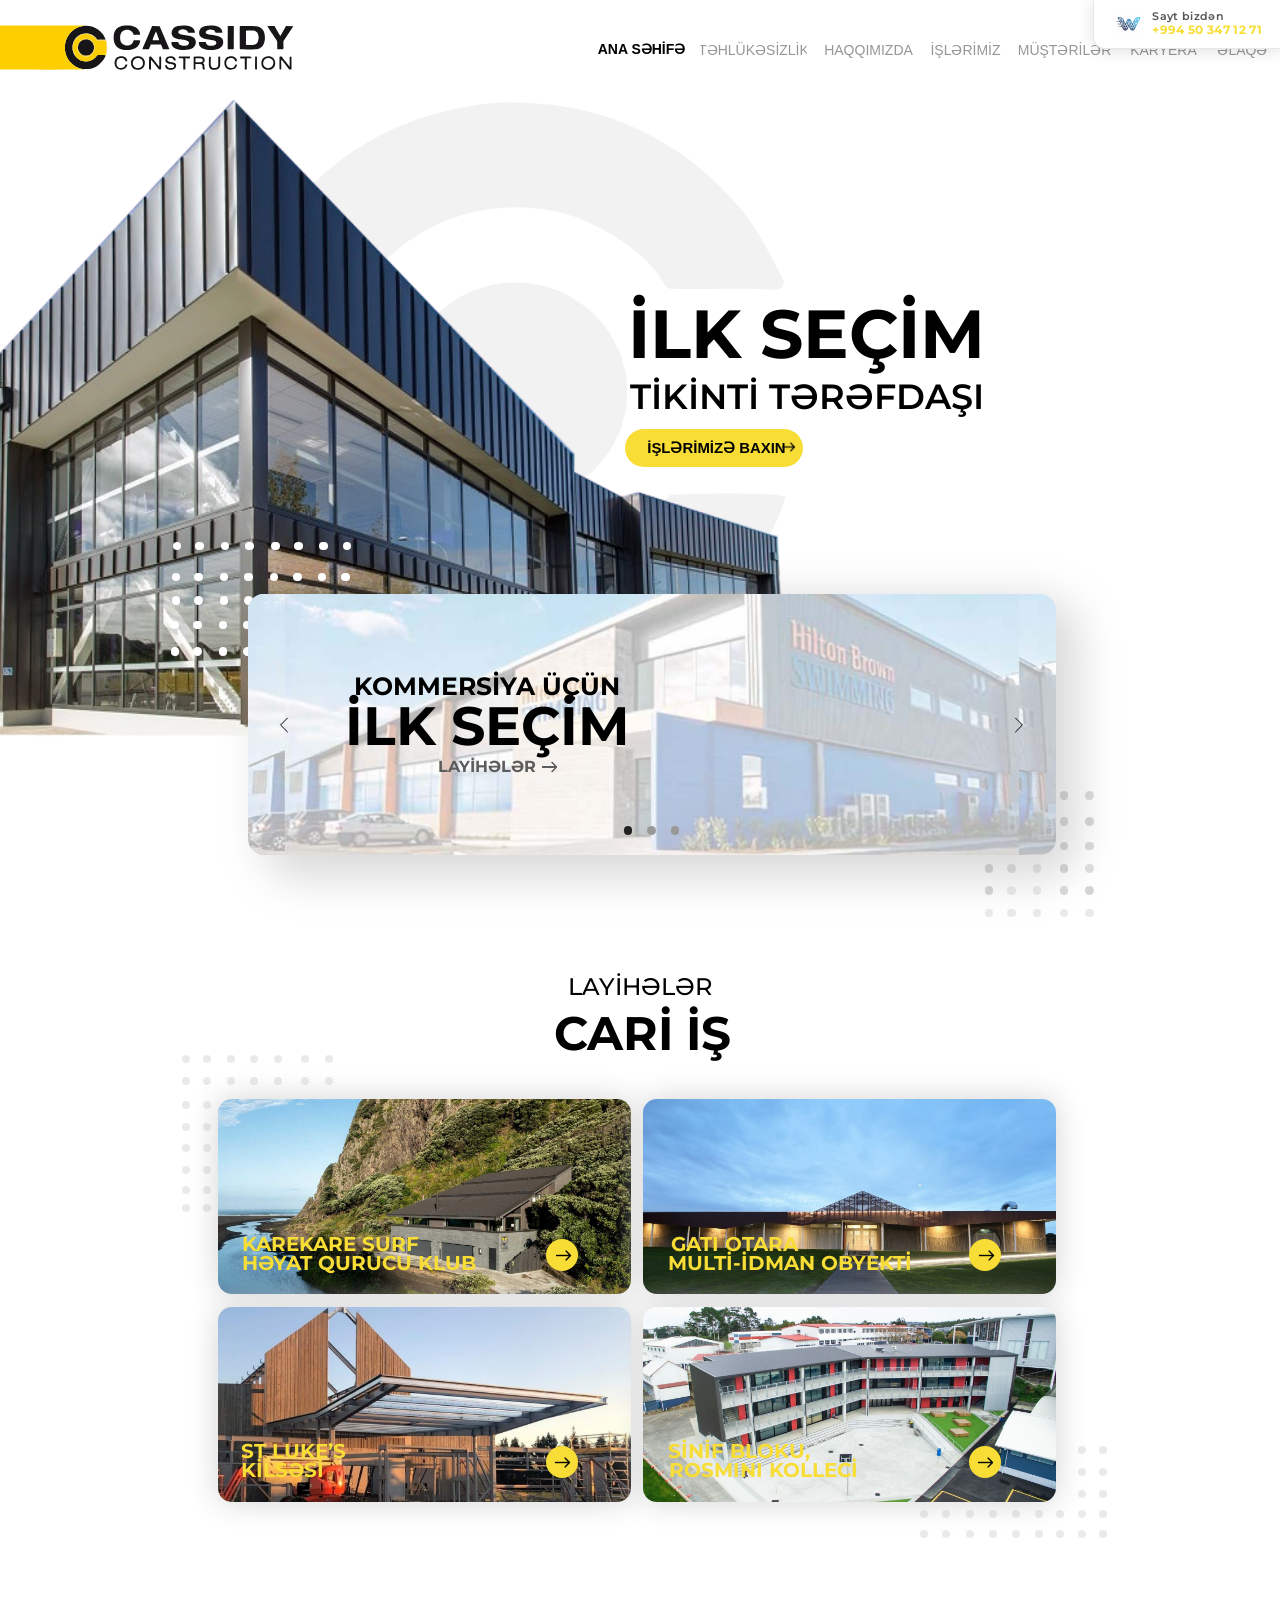
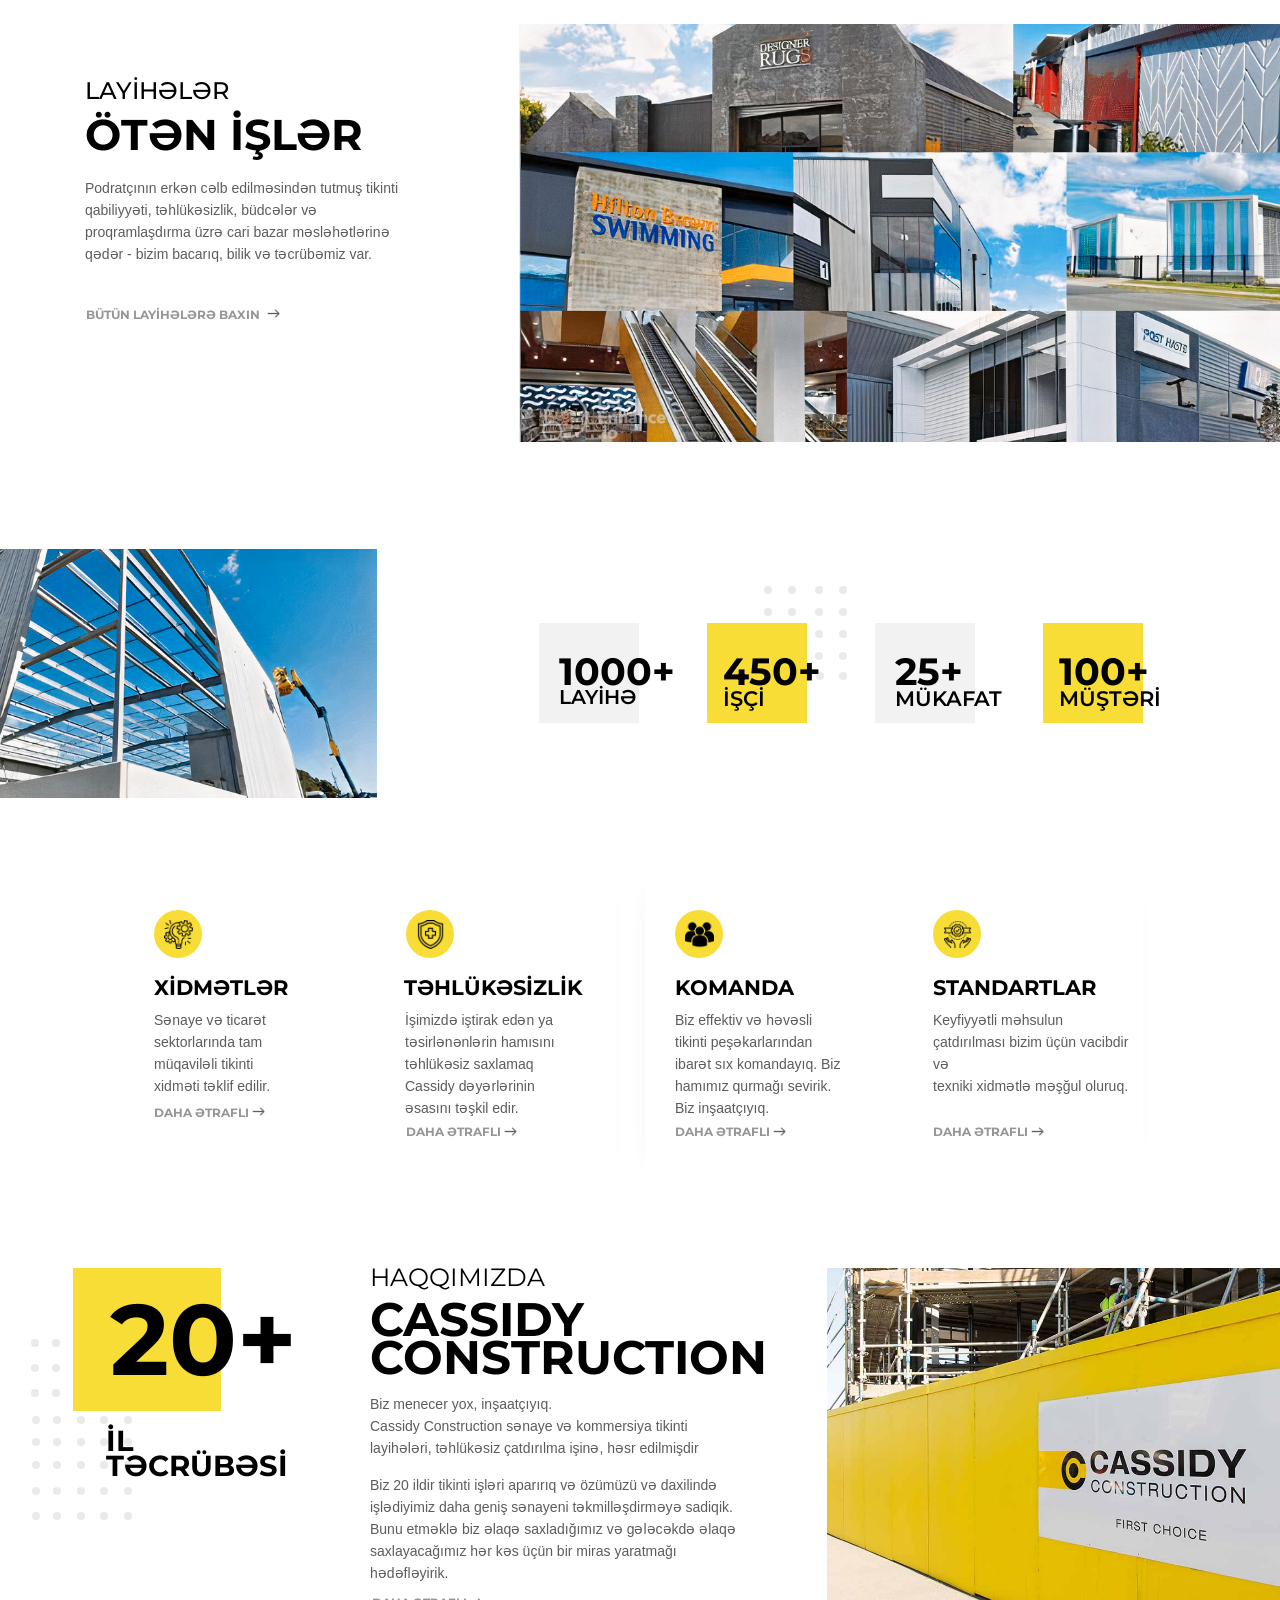
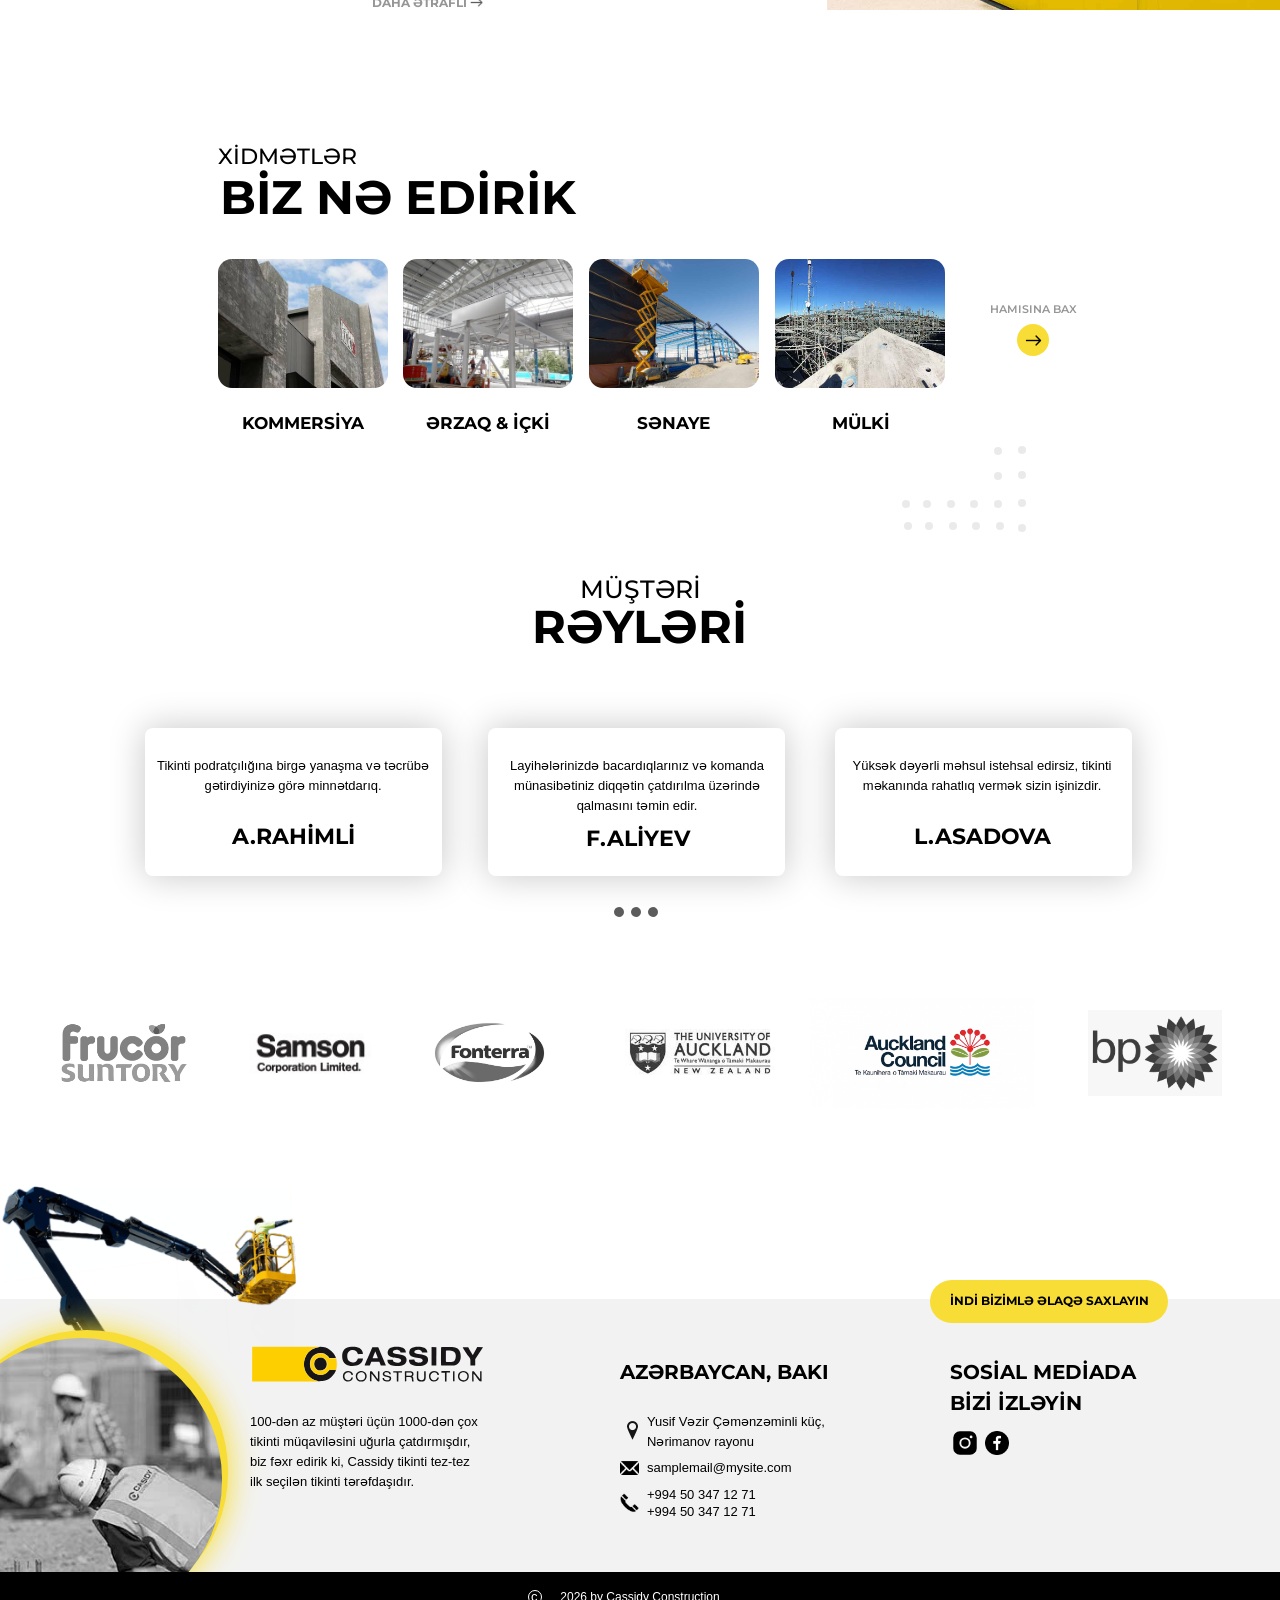
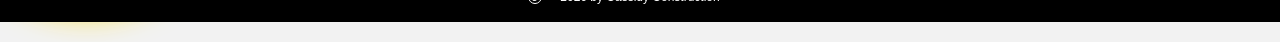
==== commit e5457285: "Update popup text, fix footer phone numbers and update year to 2026" ====
--- a/page28643980.html
+++ b/page28643980.html
@@ -1,5 +1,5 @@
-﻿<!DOCTYPE html> <html> <head> <meta charset="utf-8" /> <meta http-equiv="Content-Type" content="text/html; charset=utf-8" /> <meta name="viewport" content="width=device-width, initial-scale=1.0" /> <!--metatextblock--> <title>İnşaat Şirkəti</title> <meta property="og:url" content="https://zakasmd.github.io/insaat" /> <meta property="og:title" content="İnşaat Şirkəti" /> <meta property="og:description" content="" /> <meta property="og:type" content="website" /> <meta property="og:image" content="images/tild6238-6166-4330-b763-346166366166__heybatli-logo-90px.png" /> <link rel="canonical" href="https://zakasmd.github.io/insaat"> <!--/metatextblock--> <meta name="format-detection" content="telephone=no" /> <meta http-equiv="x-dns-prefetch-control" content="on"> <link rel="dns-prefetch" href="https://ws.tildacdn.com">  <meta name="robots" content="index,follow" /> <!--favicons--> <link rel="shortcut icon" href="images/tild3162-3038-4265-b539-643338343763__h-logo-without-text.ico" type="image/x-icon"/> <link rel="apple-touch-icon" href="images/tild6164-3030-4362-a335-333737393666__h-logo-without-text.png"> <link rel="apple-touch-icon" sizes="76x76" href="images/tild6164-3030-4362-a335-333737393666__h-logo-without-text.png"> <link rel="apple-touch-icon" sizes="152x152" href="images/tild6164-3030-4362-a335-333737393666__h-logo-without-text.png"> <link rel="apple-touch-startup-image" href="images/tild6164-3030-4362-a335-333737393666__h-logo-without-text.png"> <meta name="msapplication-TileColor" content="#000000"> <meta name="msapplication-TileImage" content="images/tild6531-6231-4765-a134-633861616436__h-logo-without-text.png"> <!--/favicons--> <!-- Assets --> <script src="https://neo.tildacdn.com/js/tilda-fallback-1.0.min.js" async charset="utf-8"></script> <link rel="stylesheet" href="css/tilda-grid-3.0.min.css" type="text/css" media="all" onerror="this.loaderr='y';"/> <link rel="stylesheet" href="css/tilda-blocks-page28643980.min.css?t=1776620222" type="text/css" media="all" onerror="this.loaderr='y';" /> <link rel="preconnect" href="https://fonts.gstatic.com"> <link href="https://fonts.googleapis.com/css2?family=Ubuntu:wght@300;400;500;600;700&family=Montserrat:wght@100..900&subset=latin,cyrillic&display=swap" rel="stylesheet"> <link rel="stylesheet" href="css/tilda-animation-2.0.min.css" type="text/css" media="all" onerror="this.loaderr='y';" /> <link rel="stylesheet" href="css/tilda-menusub-1.0.min.css" type="text/css" media="print" onload="this.media='all';" onerror="this.loaderr='y';" /> <noscript><link rel="stylesheet" href="css/tilda-menusub-1.0.min.css" type="text/css" media="all" /></noscript> <link rel="stylesheet" href="css/tilda-menu-widgeticons-1.0.min.css" type="text/css" media="all" onerror="this.loaderr='y';" /> <link rel="stylesheet" href="css/tilda-popup-1.1.min.css" type="text/css" media="print" onload="this.media='all';" onerror="this.loaderr='y';" /> <noscript><link rel="stylesheet" href="css/tilda-popup-1.1.min.css" type="text/css" media="all" /></noscript> <link rel="stylesheet" href="css/tilda-forms-1.0.min.css" type="text/css" media="all" onerror="this.loaderr='y';" /> <link rel="stylesheet" href="css/tilda-slds-1.4.min.css" type="text/css" media="print" onload="this.media='all';" onerror="this.loaderr='y';" /> <noscript><link rel="stylesheet" href="css/tilda-slds-1.4.min.css" type="text/css" media="all" /></noscript> <link rel="stylesheet" href="css/tilda-zero-gallery-1.0.min.css" type="text/css" media="all" onerror="this.loaderr='y';" /> <script nomodule src="js/tilda-polyfill-1.0.min.js" charset="utf-8"></script> <script type="text/javascript">function t_onReady(func) {if(document.readyState!='loading') {func();} else {document.addEventListener('DOMContentLoaded',func);}}
-function t_onFuncLoad(funcName,okFunc,time) {if(typeof window[funcName]==='function') {okFunc();} else {setTimeout(function() {t_onFuncLoad(funcName,okFunc,time);},(time||100));}}function t396_initialScale(t){var e=document.getElementById("rec"+t);if(e){var i=e.querySelector(".t396__artboard");if(i){window.tn_scale_initial_window_width||(window.tn_scale_initial_window_width=document.documentElement.clientWidth);var a=window.tn_scale_initial_window_width,r=[],n,l=i.getAttribute("data-artboard-screens");if(l){l=l.split(",");for(var o=0;o<l.length;o++)r[o]=parseInt(l[o],10)}else r=[320,480,640,960,1200];for(var o=0;o<r.length;o++){var d=r[o];a>=d&&(n=d)}var _="edit"===window.allrecords.getAttribute("data-tilda-mode"),c="center"===t396_getFieldValue(i,"valign",n,r),s="grid"===t396_getFieldValue(i,"upscale",n,r),w=t396_getFieldValue(i,"height_vh",n,r),g=t396_getFieldValue(i,"height",n,r),u=!!window.opr&&!!window.opr.addons||!!window.opera||-1!==navigator.userAgent.indexOf(" OPR/");if(!_&&c&&!s&&!w&&g&&!u){var h=parseFloat((a/n).toFixed(3)),f=[i,i.querySelector(".t396__carrier"),i.querySelector(".t396__filter")],v=Math.floor(parseInt(g,10)*h)+"px",p;i.style.setProperty("--initial-scale-height",v);for(var o=0;o<f.length;o++)f[o].style.setProperty("height","var(--initial-scale-height)");t396_scaleInitial__getElementsToScale(i).forEach((function(t){t.style.zoom=h}))}}}}function t396_scaleInitial__getElementsToScale(t){return t?Array.prototype.slice.call(t.children).filter((function(t){return t&&(t.classList.contains("t396__elem")||t.classList.contains("t396__group"))})):[]}function t396_getFieldValue(t,e,i,a){var r,n=a[a.length-1];if(!(r=i===n?t.getAttribute("data-artboard-"+e):t.getAttribute("data-artboard-"+e+"-res-"+i)))for(var l=0;l<a.length;l++){var o=a[l];if(!(o<=i)&&(r=o===n?t.getAttribute("data-artboard-"+e):t.getAttribute("data-artboard-"+e+"-res-"+o)))break}return r}window.TN_SCALE_INITIAL_VER="1.0",window.tn_scale_initial_window_width=null;</script> <script src="js/jquery-1.10.2.min.js" charset="utf-8" onerror="this.loaderr='y';"></script> <script src="js/tilda-scripts-3.0.min.js" charset="utf-8" defer onerror="this.loaderr='y';"></script> <script src="js/tilda-blocks-page28643980.min.js?t=1776620222" charset="utf-8" async onerror="this.loaderr='y';"></script> <script src="js/lazyload-1.3.min.export.js" charset="utf-8" async onerror="this.loaderr='y';"></script> <script src="js/tilda-animation-2.0.min.js" charset="utf-8" async onerror="this.loaderr='y';"></script> <script src="js/tilda-menusub-1.0.min.js" charset="utf-8" async onerror="this.loaderr='y';"></script> <script src="js/tilda-menu-1.0.min.js" charset="utf-8" async onerror="this.loaderr='y';"></script> <script src="js/tilda-menu-widgeticons-1.0.min.js" charset="utf-8" async onerror="this.loaderr='y';"></script> <script src="js/tilda-zero-1.1.min.js" charset="utf-8" async onerror="this.loaderr='y';"></script> <script src="js/tilda-submenublocks-1.0.min.js" charset="utf-8" async onerror="this.loaderr='y';"></script> <script src="js/tilda-popup-1.0.min.js" charset="utf-8" async onerror="this.loaderr='y';"></script> <script src="js/tilda-forms-1.0.min.js" charset="utf-8" async onerror="this.loaderr='y';"></script> <script src="js/tilda-slds-1.4.min.js" charset="utf-8" async onerror="this.loaderr='y';"></script> <script src="js/tilda-zero-gallery-1.0.min.js" charset="utf-8" async onerror="this.loaderr='y';"></script> <script src="js/hammer.min.js" charset="utf-8" async onerror="this.loaderr='y';"></script> <script src="js/tilda-animation-sbs-1.0.min.js" charset="utf-8" async onerror="this.loaderr='y';"></script> <script src="js/tilda-zero-scale-1.0.min.js" charset="utf-8" async onerror="this.loaderr='y';"></script> <script src="js/tilda-skiplink-1.0.min.js" charset="utf-8" async onerror="this.loaderr='y';"></script> <script src="js/tilda-events-1.0.min.js" charset="utf-8" async onerror="this.loaderr='y';"></script> <script type="text/javascript">window.dataLayer=window.dataLayer||[];</script> <script type="text/javascript">(function() {if((/bot|google|yandex|baidu|bing|msn|duckduckbot|teoma|slurp|crawler|spider|robot|crawling|facebook/i.test(navigator.userAgent))===false&&typeof(sessionStorage)!='undefined'&&sessionStorage.getItem('visited')!=='y'&&document.visibilityState){var style=document.createElement('style');style.type='text/css';style.innerHTML='@media screen and (min-width: 980px) {.t-records {opacity: 0;}.t-records_animated {-webkit-transition: opacity ease-in-out .2s;-moz-transition: opacity ease-in-out .2s;-o-transition: opacity ease-in-out .2s;transition: opacity ease-in-out .2s;}.t-records.t-records_visible {opacity: 1;}}';document.getElementsByTagName('head')[0].appendChild(style);function t_setvisRecs(){var alr=document.querySelectorAll('.t-records');Array.prototype.forEach.call(alr,function(el) {el.classList.add("t-records_animated");});setTimeout(function() {Array.prototype.forEach.call(alr,function(el) {el.classList.add("t-records_visible");});sessionStorage.setItem("visited","y");},400);}
+﻿<!DOCTYPE html> <html> <head> <meta charset="utf-8" /> <meta http-equiv="Content-Type" content="text/html; charset=utf-8" /> <meta name="viewport" content="width=device-width, initial-scale=1.0" /> <!--metatextblock--> <title>İnşaat Şirkəti</title> <meta property="og:url" content="https://zakasmd.github.io/insaat" /> <meta property="og:title" content="İnşaat Şirkəti" /> <meta property="og:description" content="" /> <meta property="og:type" content="website" /> <meta property="og:image" content="images/tild6238-6166-4330-b763-346166366166__heybatli-logo-90px.png" /> <link rel="canonical" href="https://zakasmd.github.io/insaat"> <!--/metatextblock--> <meta name="format-detection" content="telephone=no" /> <meta http-equiv="x-dns-prefetch-control" content="on"> <link rel="dns-prefetch" href="https://ws.tildacdn.com">  <meta name="robots" content="index,follow" /> <!--favicons--> <link rel="shortcut icon" href="images/tild3162-3038-4265-b539-643338343763__h-logo-without-text.ico" type="image/x-icon"/> <link rel="apple-touch-icon" href="images/tild6164-3030-4362-a335-333737393666__h-logo-without-text.png"> <link rel="apple-touch-icon" sizes="76x76" href="images/tild6164-3030-4362-a335-333737393666__h-logo-without-text.png"> <link rel="apple-touch-icon" sizes="152x152" href="images/tild6164-3030-4362-a335-333737393666__h-logo-without-text.png"> <link rel="apple-touch-startup-image" href="images/tild6164-3030-4362-a335-333737393666__h-logo-without-text.png"> <meta name="msapplication-TileColor" content="#000000"> <meta name="msapplication-TileImage" content="images/tild6531-6231-4765-a134-633861616436__h-logo-without-text.png"> <!--/favicons--> <!-- Assets --> <script src="https://neo.tildacdn.com/js/tilda-fallback-1.0.min.js" async charset="utf-8"></script> <link rel="stylesheet" href="css/tilda-grid-3.0.min.css" type="text/css" media="all" onerror="this.loaderr='y';"/> <link rel="stylesheet" href="css/tilda-blocks-page28643980.min.css?t=1776620262" type="text/css" media="all" onerror="this.loaderr='y';" /> <link rel="preconnect" href="https://fonts.gstatic.com"> <link href="https://fonts.googleapis.com/css2?family=Ubuntu:wght@300;400;500;600;700&family=Montserrat:wght@100..900&subset=latin,cyrillic&display=swap" rel="stylesheet"> <link rel="stylesheet" href="css/tilda-animation-2.0.min.css" type="text/css" media="all" onerror="this.loaderr='y';" /> <link rel="stylesheet" href="css/tilda-menusub-1.0.min.css" type="text/css" media="print" onload="this.media='all';" onerror="this.loaderr='y';" /> <noscript><link rel="stylesheet" href="css/tilda-menusub-1.0.min.css" type="text/css" media="all" /></noscript> <link rel="stylesheet" href="css/tilda-menu-widgeticons-1.0.min.css" type="text/css" media="all" onerror="this.loaderr='y';" /> <link rel="stylesheet" href="css/tilda-popup-1.1.min.css" type="text/css" media="print" onload="this.media='all';" onerror="this.loaderr='y';" /> <noscript><link rel="stylesheet" href="css/tilda-popup-1.1.min.css" type="text/css" media="all" /></noscript> <link rel="stylesheet" href="css/tilda-forms-1.0.min.css" type="text/css" media="all" onerror="this.loaderr='y';" /> <link rel="stylesheet" href="css/tilda-slds-1.4.min.css" type="text/css" media="print" onload="this.media='all';" onerror="this.loaderr='y';" /> <noscript><link rel="stylesheet" href="css/tilda-slds-1.4.min.css" type="text/css" media="all" /></noscript> <link rel="stylesheet" href="css/tilda-zero-gallery-1.0.min.css" type="text/css" media="all" onerror="this.loaderr='y';" /> <script nomodule src="js/tilda-polyfill-1.0.min.js" charset="utf-8"></script> <script type="text/javascript">function t_onReady(func) {if(document.readyState!='loading') {func();} else {document.addEventListener('DOMContentLoaded',func);}}
+function t_onFuncLoad(funcName,okFunc,time) {if(typeof window[funcName]==='function') {okFunc();} else {setTimeout(function() {t_onFuncLoad(funcName,okFunc,time);},(time||100));}}function t396_initialScale(t){var e=document.getElementById("rec"+t);if(e){var i=e.querySelector(".t396__artboard");if(i){window.tn_scale_initial_window_width||(window.tn_scale_initial_window_width=document.documentElement.clientWidth);var a=window.tn_scale_initial_window_width,r=[],n,l=i.getAttribute("data-artboard-screens");if(l){l=l.split(",");for(var o=0;o<l.length;o++)r[o]=parseInt(l[o],10)}else r=[320,480,640,960,1200];for(var o=0;o<r.length;o++){var d=r[o];a>=d&&(n=d)}var _="edit"===window.allrecords.getAttribute("data-tilda-mode"),c="center"===t396_getFieldValue(i,"valign",n,r),s="grid"===t396_getFieldValue(i,"upscale",n,r),w=t396_getFieldValue(i,"height_vh",n,r),g=t396_getFieldValue(i,"height",n,r),u=!!window.opr&&!!window.opr.addons||!!window.opera||-1!==navigator.userAgent.indexOf(" OPR/");if(!_&&c&&!s&&!w&&g&&!u){var h=parseFloat((a/n).toFixed(3)),f=[i,i.querySelector(".t396__carrier"),i.querySelector(".t396__filter")],v=Math.floor(parseInt(g,10)*h)+"px",p;i.style.setProperty("--initial-scale-height",v);for(var o=0;o<f.length;o++)f[o].style.setProperty("height","var(--initial-scale-height)");t396_scaleInitial__getElementsToScale(i).forEach((function(t){t.style.zoom=h}))}}}}function t396_scaleInitial__getElementsToScale(t){return t?Array.prototype.slice.call(t.children).filter((function(t){return t&&(t.classList.contains("t396__elem")||t.classList.contains("t396__group"))})):[]}function t396_getFieldValue(t,e,i,a){var r,n=a[a.length-1];if(!(r=i===n?t.getAttribute("data-artboard-"+e):t.getAttribute("data-artboard-"+e+"-res-"+i)))for(var l=0;l<a.length;l++){var o=a[l];if(!(o<=i)&&(r=o===n?t.getAttribute("data-artboard-"+e):t.getAttribute("data-artboard-"+e+"-res-"+o)))break}return r}window.TN_SCALE_INITIAL_VER="1.0",window.tn_scale_initial_window_width=null;</script> <script src="js/jquery-1.10.2.min.js" charset="utf-8" onerror="this.loaderr='y';"></script> <script src="js/tilda-scripts-3.0.min.js" charset="utf-8" defer onerror="this.loaderr='y';"></script> <script src="js/tilda-blocks-page28643980.min.js?t=1776620262" charset="utf-8" async onerror="this.loaderr='y';"></script> <script src="js/lazyload-1.3.min.export.js" charset="utf-8" async onerror="this.loaderr='y';"></script> <script src="js/tilda-animation-2.0.min.js" charset="utf-8" async onerror="this.loaderr='y';"></script> <script src="js/tilda-menusub-1.0.min.js" charset="utf-8" async onerror="this.loaderr='y';"></script> <script src="js/tilda-menu-1.0.min.js" charset="utf-8" async onerror="this.loaderr='y';"></script> <script src="js/tilda-menu-widgeticons-1.0.min.js" charset="utf-8" async onerror="this.loaderr='y';"></script> <script src="js/tilda-zero-1.1.min.js" charset="utf-8" async onerror="this.loaderr='y';"></script> <script src="js/tilda-submenublocks-1.0.min.js" charset="utf-8" async onerror="this.loaderr='y';"></script> <script src="js/tilda-popup-1.0.min.js" charset="utf-8" async onerror="this.loaderr='y';"></script> <script src="js/tilda-forms-1.0.min.js" charset="utf-8" async onerror="this.loaderr='y';"></script> <script src="js/tilda-slds-1.4.min.js" charset="utf-8" async onerror="this.loaderr='y';"></script> <script src="js/tilda-zero-gallery-1.0.min.js" charset="utf-8" async onerror="this.loaderr='y';"></script> <script src="js/hammer.min.js" charset="utf-8" async onerror="this.loaderr='y';"></script> <script src="js/tilda-animation-sbs-1.0.min.js" charset="utf-8" async onerror="this.loaderr='y';"></script> <script src="js/tilda-zero-scale-1.0.min.js" charset="utf-8" async onerror="this.loaderr='y';"></script> <script src="js/tilda-skiplink-1.0.min.js" charset="utf-8" async onerror="this.loaderr='y';"></script> <script src="js/tilda-events-1.0.min.js" charset="utf-8" async onerror="this.loaderr='y';"></script> <script type="text/javascript">window.dataLayer=window.dataLayer||[];</script> <script type="text/javascript">(function() {if((/bot|google|yandex|baidu|bing|msn|duckduckbot|teoma|slurp|crawler|spider|robot|crawling|facebook/i.test(navigator.userAgent))===false&&typeof(sessionStorage)!='undefined'&&sessionStorage.getItem('visited')!=='y'&&document.visibilityState){var style=document.createElement('style');style.type='text/css';style.innerHTML='@media screen and (min-width: 980px) {.t-records {opacity: 0;}.t-records_animated {-webkit-transition: opacity ease-in-out .2s;-moz-transition: opacity ease-in-out .2s;-o-transition: opacity ease-in-out .2s;transition: opacity ease-in-out .2s;}.t-records.t-records_visible {opacity: 1;}}';document.getElementsByTagName('head')[0].appendChild(style);function t_setvisRecs(){var alr=document.querySelectorAll('.t-records');Array.prototype.forEach.call(alr,function(el) {el.classList.add("t-records_animated");});setTimeout(function() {Array.prototype.forEach.call(alr,function(el) {el.classList.add("t-records_visible");});sessionStorage.setItem("visited","y");},400);}
 document.addEventListener('DOMContentLoaded',t_setvisRecs);}})();</script></head> <body class="t-body" style="margin:0;">
 <!-- WebCraft Branding Bar -->
 <div id="webcraft-bar" style="position:fixed;top:0;right:0;z-index:10000;background:rgba(255,255,255,0.97);backdrop-filter:blur(10px);padding:8px 18px;display:flex;align-items:center;gap:12px;border-bottom-left-radius:12px;box-shadow:0 2px 16px rgba(0,0,0,0.13);border:1px solid #e5e7eb;border-top:none;border-right:none;">
@@ -174,13 +174,13 @@
 /> </div> </div> <div class='t396__elem tn-elem tn-elem__4629497311655303940487' data-elem-id='1655303940487' data-elem-type='image' data-field-top-value="951" data-field-left-value="580" data-field-width-value="19" data-field-axisy-value="top" data-field-axisx-value="left" data-field-container-value="grid" data-field-topunits-value="px" data-field-leftunits-value="px" data-field-heightunits-value="" data-field-widthunits-value="px" data-field-filewidth-value="860" data-field-fileheight-value="901" data-field-top-res-320-value="1210" data-field-left-res-320-value="119" data-field-top-res-480-value="837" data-field-left-res-480-value="307" data-field-width-res-480-value="15" data-field-top-res-640-value="914" data-field-left-res-640-value="412" data-field-top-res-960-value="914" data-field-left-res-960-value="510"> <div class='tn-atom'> <img class='tn-atom__img t-img' data-original='images/tild3461-6664-4632-a230-393738653634__3-31823_transparent-.png'
 src='images/tild3461-6664-4632-a230-393738653634__-__resize__20x__3-31823_transparent-.png'
 alt='' imgfield='tn_img_1655303940487'
-/> </div> </div> <div class='t396__elem tn-elem tn-elem__4629497311655304229176' data-elem-id='1655304229176' data-elem-type='text' data-field-top-value="916" data-field-left-value="607" data-field-width-value="215" data-field-axisy-value="top" data-field-axisx-value="left" data-field-container-value="grid" data-field-topunits-value="px" data-field-leftunits-value="px" data-field-heightunits-value="" data-field-widthunits-value="px" data-field-fontsize-value="13" data-field-top-res-320-value="1187" data-field-left-res-320-value="139" data-field-top-res-480-value="812" data-field-left-res-480-value="328" data-field-width-res-480-value="156" data-field-fontsize-res-480-value="8" data-field-top-res-640-value="879" data-field-left-res-640-value="438" data-field-width-res-640-value="156" data-field-fontsize-res-640-value="12" data-field-top-res-960-value="879" data-field-left-res-960-value="537"> <div class='tn-atom'field='tn_text_1655304229176'>samplemail@mysite.com</div> </div> <div class='t396__elem tn-elem tn-elem__4629497311655304271435' data-elem-id='1655304271435' data-elem-type='text' data-field-top-value="943" data-field-left-value="607" data-field-width-value="123" data-field-axisy-value="top" data-field-axisx-value="left" data-field-container-value="grid" data-field-topunits-value="px" data-field-leftunits-value="px" data-field-heightunits-value="" data-field-widthunits-value="px" data-field-fontsize-value="13" data-field-top-res-320-value="1206" data-field-left-res-320-value="139" data-field-top-res-480-value="833" data-field-left-res-480-value="328" data-field-width-res-480-value="111" data-field-fontsize-res-480-value="8" data-field-top-res-640-value="906" data-field-left-res-640-value="438" data-field-width-res-640-value="110" data-field-fontsize-res-640-value="12" data-field-top-res-960-value="906" data-field-left-res-960-value="537"> <div class='tn-atom'field='tn_text_1655304271435'>+994 12 999 99 99</div> </div> <div class='t396__elem tn-elem tn-elem__4629497311655304297824' data-elem-id='1655304297824' data-elem-type='text' data-field-top-value="960" data-field-left-value="607" data-field-width-value="123" data-field-axisy-value="top" data-field-axisx-value="left" data-field-container-value="grid" data-field-topunits-value="px" data-field-leftunits-value="px" data-field-heightunits-value="" data-field-widthunits-value="px" data-field-fontsize-value="13" data-field-top-res-320-value="1218" data-field-left-res-320-value="139" data-field-top-res-480-value="847" data-field-left-res-480-value="328" data-field-width-res-480-value="128" data-field-fontsize-res-480-value="8" data-field-top-res-640-value="923" data-field-left-res-640-value="438" data-field-width-res-640-value="115" data-field-fontsize-res-640-value="12" data-field-top-res-960-value="923" data-field-left-res-960-value="537"> <div class='tn-atom'field='tn_text_1655304297824'>+994 55 999 99 99</div> </div> <div class='t396__elem tn-elem tn-elem__4629497311655318667211' data-elem-id='1655318667211' data-elem-type='image' data-field-top-value="886" data-field-left-value="910" data-field-width-value="30" data-field-axisy-value="top" data-field-axisx-value="left" data-field-container-value="grid" data-field-topunits-value="px" data-field-leftunits-value="px" data-field-heightunits-value="" data-field-widthunits-value="px" data-field-filewidth-value="256" data-field-fileheight-value="256" data-field-top-res-320-value="1268" data-field-left-res-320-value="120" data-field-top-res-480-value="644" data-field-left-res-480-value="407" data-field-width-res-480-value="21" data-field-top-res-640-value="652" data-field-left-res-640-value="555" data-field-width-res-640-value="27" data-field-top-res-960-value="848" data-field-left-res-960-value="801"> <div class='tn-atom'> <img class='tn-atom__img t-img' data-original='images/tild3039-3866-4536-b135-643838313564__instagram-logo-fill.svg'
+/> </div> </div> <div class='t396__elem tn-elem tn-elem__4629497311655304229176' data-elem-id='1655304229176' data-elem-type='text' data-field-top-value="916" data-field-left-value="607" data-field-width-value="215" data-field-axisy-value="top" data-field-axisx-value="left" data-field-container-value="grid" data-field-topunits-value="px" data-field-leftunits-value="px" data-field-heightunits-value="" data-field-widthunits-value="px" data-field-fontsize-value="13" data-field-top-res-320-value="1187" data-field-left-res-320-value="139" data-field-top-res-480-value="812" data-field-left-res-480-value="328" data-field-width-res-480-value="156" data-field-fontsize-res-480-value="8" data-field-top-res-640-value="879" data-field-left-res-640-value="438" data-field-width-res-640-value="156" data-field-fontsize-res-640-value="12" data-field-top-res-960-value="879" data-field-left-res-960-value="537"> <div class='tn-atom'field='tn_text_1655304229176'>samplemail@mysite.com</div> </div> <div class='t396__elem tn-elem tn-elem__4629497311655304271435' data-elem-id='1655304271435' data-elem-type='text' data-field-top-value="943" data-field-left-value="607" data-field-width-value="123" data-field-axisy-value="top" data-field-axisx-value="left" data-field-container-value="grid" data-field-topunits-value="px" data-field-leftunits-value="px" data-field-heightunits-value="" data-field-widthunits-value="px" data-field-fontsize-value="13" data-field-top-res-320-value="1206" data-field-left-res-320-value="139" data-field-top-res-480-value="833" data-field-left-res-480-value="328" data-field-width-res-480-value="111" data-field-fontsize-res-480-value="8" data-field-top-res-640-value="906" data-field-left-res-640-value="438" data-field-width-res-640-value="110" data-field-fontsize-res-640-value="12" data-field-top-res-960-value="906" data-field-left-res-960-value="537"> <div class='tn-atom'field='tn_text_1655304271435'>+994 50 347 12 71</div> </div> <div class='t396__elem tn-elem tn-elem__4629497311655304297824' data-elem-id='1655304297824' data-elem-type='text' data-field-top-value="960" data-field-left-value="607" data-field-width-value="123" data-field-axisy-value="top" data-field-axisx-value="left" data-field-container-value="grid" data-field-topunits-value="px" data-field-leftunits-value="px" data-field-heightunits-value="" data-field-widthunits-value="px" data-field-fontsize-value="13" data-field-top-res-320-value="1218" data-field-left-res-320-value="139" data-field-top-res-480-value="847" data-field-left-res-480-value="328" data-field-width-res-480-value="128" data-field-fontsize-res-480-value="8" data-field-top-res-640-value="923" data-field-left-res-640-value="438" data-field-width-res-640-value="115" data-field-fontsize-res-640-value="12" data-field-top-res-960-value="923" data-field-left-res-960-value="537"> <div class='tn-atom'field='tn_text_1655304297824'>+994 50 347 12 71</div> </div> <div class='t396__elem tn-elem tn-elem__4629497311655318667211' data-elem-id='1655318667211' data-elem-type='image' data-field-top-value="886" data-field-left-value="910" data-field-width-value="30" data-field-axisy-value="top" data-field-axisx-value="left" data-field-container-value="grid" data-field-topunits-value="px" data-field-leftunits-value="px" data-field-heightunits-value="" data-field-widthunits-value="px" data-field-filewidth-value="256" data-field-fileheight-value="256" data-field-top-res-320-value="1268" data-field-left-res-320-value="120" data-field-top-res-480-value="644" data-field-left-res-480-value="407" data-field-width-res-480-value="21" data-field-top-res-640-value="652" data-field-left-res-640-value="555" data-field-width-res-640-value="27" data-field-top-res-960-value="848" data-field-left-res-960-value="801"> <div class='tn-atom'> <img class='tn-atom__img t-img' data-original='images/tild3039-3866-4536-b135-643838313564__instagram-logo-fill.svg'
 src='images/tild3039-3866-4536-b135-643838313564__instagram-logo-fill.svg'
 alt='' imgfield='tn_img_1655318667211'
 /> </div> </div> <div class='t396__elem tn-elem tn-elem__4629497311655318689965' data-elem-id='1655318689965' data-elem-type='image' data-field-top-value="889" data-field-left-value="945" data-field-width-value="24" data-field-axisy-value="top" data-field-axisx-value="left" data-field-container-value="grid" data-field-topunits-value="px" data-field-leftunits-value="px" data-field-heightunits-value="" data-field-widthunits-value="px" data-field-filewidth-value="1200" data-field-fileheight-value="1200" data-field-top-res-320-value="1270" data-field-left-res-320-value="142" data-field-top-res-480-value="646" data-field-left-res-480-value="431" data-field-width-res-480-value="17" data-field-top-res-640-value="655" data-field-left-res-640-value="585" data-field-width-res-640-value="22" data-field-top-res-960-value="851" data-field-left-res-960-value="836"> <div class='tn-atom'> <img class='tn-atom__img t-img' data-original='images/tild3130-3632-4663-b130-366633313630__1200px-facebook_icon.png'
 src='images/tild3130-3632-4663-b130-366633313630__-__resize__20x__1200px-facebook_icon.png'
 alt='' imgfield='tn_img_1655318689965'
-/> </div> </div> <div class='t396__elem tn-elem tn-elem__4629497311655318975496' data-elem-id='1655318975496' data-elem-type='text' data-field-top-value="1045" data-field-left-value="491" data-field-width-value="14" data-field-axisy-value="top" data-field-axisx-value="left" data-field-container-value="grid" data-field-topunits-value="px" data-field-leftunits-value="px" data-field-heightunits-value="" data-field-widthunits-value="px" data-field-fontsize-value="13" data-field-top-res-320-value="1329" data-field-left-res-320-value="101" data-field-top-res-480-value="908" data-field-left-res-480-value="44" data-field-width-res-480-value="11" data-field-top-res-640-value="1005" data-field-left-res-640-value="80" data-field-top-res-960-value="1007" data-field-left-res-960-value="243"> <div class='tn-atom'field='tn_text_1655318975496'>c</div> </div> <div class='t396__elem tn-elem tn-elem__4629497311655319007748' data-elem-id='1655319007748' data-elem-type='shape' data-field-top-value="1048" data-field-left-value="488" data-field-height-value="14" data-field-width-value="14" data-field-axisy-value="top" data-field-axisx-value="left" data-field-container-value="grid" data-field-topunits-value="px" data-field-leftunits-value="px" data-field-heightunits-value="px" data-field-widthunits-value="px" data-field-top-res-320-value="1334" data-field-left-res-320-value="99" data-field-top-res-480-value="913" data-field-left-res-480-value="42" data-field-height-res-480-value="11" data-field-width-res-480-value="11" data-field-top-res-640-value="1008" data-field-left-res-640-value="77" data-field-top-res-960-value="1011" data-field-left-res-960-value="240"> <div class='tn-atom'> </div> </div> <div class='t396__elem tn-elem tn-elem__4629497311655319098703' data-elem-id='1655319098703' data-elem-type='text' data-field-top-value="1046" data-field-left-value="508" data-field-width-value="184" data-field-axisy-value="top" data-field-axisx-value="left" data-field-container-value="grid" data-field-topunits-value="px" data-field-leftunits-value="px" data-field-heightunits-value="" data-field-widthunits-value="px" data-field-fontsize-value="12" data-field-top-res-320-value="1334" data-field-left-res-320-value="-10" data-field-fontsize-res-320-value="8" data-field-top-res-480-value="912" data-field-left-res-480-value="57" data-field-width-res-480-value="367" data-field-fontsize-res-480-value="10" data-field-top-res-640-value="1009" data-field-left-res-640-value="105" data-field-top-res-960-value="1009" data-field-left-res-960-value="265"> <div class='tn-atom'field='tn_text_1655319098703'>2022 by Cassidy Construction</div> </div> <div class='t396__elem tn-elem tn-elem__4629497311655319443881' data-elem-id='1655319443881' data-elem-type='button' data-field-top-value="738" data-field-left-value="890" data-field-height-value="43" data-field-width-value="238" data-field-axisy-value="top" data-field-axisx-value="left" data-field-container-value="grid" data-field-topunits-value="px" data-field-leftunits-value="px" data-field-heightunits-value="" data-field-widthunits-value="" data-field-fontsize-value="12" data-field-top-res-320-value="1086" data-field-left-res-320-value="120" data-field-height-res-320-value="33" data-field-width-res-320-value="151" data-field-fontsize-res-320-value="8" data-field-top-res-480-value="674" data-field-left-res-480-value="318" data-field-height-res-480-value="26" data-field-width-res-480-value="139" data-field-fontsize-res-480-value="8" data-field-top-res-640-value="703" data-field-left-res-640-value="429" data-field-height-res-640-value="37" data-field-width-res-640-value="180" data-field-fontsize-res-640-value="10" data-field-top-res-960-value="698" data-field-left-res-960-value="510"> <a class='tn-atom' href="#popup:infoblock"> <div class='tn-atom__button-content'> <span class="tn-atom__button-text">İNDİ BİZİMLƏ ƏLAQƏ SAXLAYIN</span> </div> <span class="tn-atom__button-border"></span> </a> </div> </div> </div> <script>t_onReady(function() {t_onFuncLoad('t396_init',function() {t396_init('462949731');});});</script> <!-- /T396 --> </div> <div id="rec464446087" class="r t-rec" style=" " data-record-type="215"> <a name="elaqe" style="font-size:0;"></a> </div> <div id="rec464446220" class="r t-rec" style=" " data-animationappear="off" data-record-type="270"> <div class="t270" data-history-disabled="yes"></div> <script>t_onReady(function() {var hash=window.location.hash;t_onFuncLoad('t270_scroll',function() {t270_scroll(hash,-3);});setTimeout(function() {var curPath=window.location.pathname;var curFullPath=window.location.origin + curPath;var recs=document.querySelectorAll('.r');Array.prototype.forEach.call(recs,function(rec) {var selects='a[href^="#"]:not([href="#"]):not(.carousel-control):not(.t-carousel__control):not([href^="#price"]):not([href^="#submenu"]):not([href^="#popup"]):not([href*="#zeropopup"]):not([href*="#closepopup"]):not([href*="#closeallpopup"]):not([href^="#prodpopup"]):not([href^="#order"]):not([href^="#!"]):not([target="_blank"]),' +
+/> </div> </div> <div class='t396__elem tn-elem tn-elem__4629497311655318975496' data-elem-id='1655318975496' data-elem-type='text' data-field-top-value="1045" data-field-left-value="491" data-field-width-value="14" data-field-axisy-value="top" data-field-axisx-value="left" data-field-container-value="grid" data-field-topunits-value="px" data-field-leftunits-value="px" data-field-heightunits-value="" data-field-widthunits-value="px" data-field-fontsize-value="13" data-field-top-res-320-value="1329" data-field-left-res-320-value="101" data-field-top-res-480-value="908" data-field-left-res-480-value="44" data-field-width-res-480-value="11" data-field-top-res-640-value="1005" data-field-left-res-640-value="80" data-field-top-res-960-value="1007" data-field-left-res-960-value="243"> <div class='tn-atom'field='tn_text_1655318975496'>c</div> </div> <div class='t396__elem tn-elem tn-elem__4629497311655319007748' data-elem-id='1655319007748' data-elem-type='shape' data-field-top-value="1048" data-field-left-value="488" data-field-height-value="14" data-field-width-value="14" data-field-axisy-value="top" data-field-axisx-value="left" data-field-container-value="grid" data-field-topunits-value="px" data-field-leftunits-value="px" data-field-heightunits-value="px" data-field-widthunits-value="px" data-field-top-res-320-value="1334" data-field-left-res-320-value="99" data-field-top-res-480-value="913" data-field-left-res-480-value="42" data-field-height-res-480-value="11" data-field-width-res-480-value="11" data-field-top-res-640-value="1008" data-field-left-res-640-value="77" data-field-top-res-960-value="1011" data-field-left-res-960-value="240"> <div class='tn-atom'> </div> </div> <div class='t396__elem tn-elem tn-elem__4629497311655319098703' data-elem-id='1655319098703' data-elem-type='text' data-field-top-value="1046" data-field-left-value="508" data-field-width-value="184" data-field-axisy-value="top" data-field-axisx-value="left" data-field-container-value="grid" data-field-topunits-value="px" data-field-leftunits-value="px" data-field-heightunits-value="" data-field-widthunits-value="px" data-field-fontsize-value="12" data-field-top-res-320-value="1334" data-field-left-res-320-value="-10" data-field-fontsize-res-320-value="8" data-field-top-res-480-value="912" data-field-left-res-480-value="57" data-field-width-res-480-value="367" data-field-fontsize-res-480-value="10" data-field-top-res-640-value="1009" data-field-left-res-640-value="105" data-field-top-res-960-value="1009" data-field-left-res-960-value="265"> <div class='tn-atom'field='tn_text_1655319098703'>2026 by Cassidy Construction</div> </div> <div class='t396__elem tn-elem tn-elem__4629497311655319443881' data-elem-id='1655319443881' data-elem-type='button' data-field-top-value="738" data-field-left-value="890" data-field-height-value="43" data-field-width-value="238" data-field-axisy-value="top" data-field-axisx-value="left" data-field-container-value="grid" data-field-topunits-value="px" data-field-leftunits-value="px" data-field-heightunits-value="" data-field-widthunits-value="" data-field-fontsize-value="12" data-field-top-res-320-value="1086" data-field-left-res-320-value="120" data-field-height-res-320-value="33" data-field-width-res-320-value="151" data-field-fontsize-res-320-value="8" data-field-top-res-480-value="674" data-field-left-res-480-value="318" data-field-height-res-480-value="26" data-field-width-res-480-value="139" data-field-fontsize-res-480-value="8" data-field-top-res-640-value="703" data-field-left-res-640-value="429" data-field-height-res-640-value="37" data-field-width-res-640-value="180" data-field-fontsize-res-640-value="10" data-field-top-res-960-value="698" data-field-left-res-960-value="510"> <a class='tn-atom' href="#popup:infoblock"> <div class='tn-atom__button-content'> <span class="tn-atom__button-text">İNDİ BİZİMLƏ ƏLAQƏ SAXLAYIN</span> </div> <span class="tn-atom__button-border"></span> </a> </div> </div> </div> <script>t_onReady(function() {t_onFuncLoad('t396_init',function() {t396_init('462949731');});});</script> <!-- /T396 --> </div> <div id="rec464446087" class="r t-rec" style=" " data-record-type="215"> <a name="elaqe" style="font-size:0;"></a> </div> <div id="rec464446220" class="r t-rec" style=" " data-animationappear="off" data-record-type="270"> <div class="t270" data-history-disabled="yes"></div> <script>t_onReady(function() {var hash=window.location.hash;t_onFuncLoad('t270_scroll',function() {t270_scroll(hash,-3);});setTimeout(function() {var curPath=window.location.pathname;var curFullPath=window.location.origin + curPath;var recs=document.querySelectorAll('.r');Array.prototype.forEach.call(recs,function(rec) {var selects='a[href^="#"]:not([href="#"]):not(.carousel-control):not(.t-carousel__control):not([href^="#price"]):not([href^="#submenu"]):not([href^="#popup"]):not([href*="#zeropopup"]):not([href*="#closepopup"]):not([href*="#closeallpopup"]):not([href^="#prodpopup"]):not([href^="#order"]):not([href^="#!"]):not([target="_blank"]),' +
 'a[href^="' + curPath + '#"]:not([href*="#!/tfeeds/"]):not([href*="#!/tproduct/"]):not([href*="#!/tab/"]):not([href*="#popup"]):not([href*="#zeropopup"]):not([href*="#closepopup"]):not([href*="#closeallpopup"]):not([target="_blank"]),' +
 'a[href^="' + curFullPath + '#"]:not([href*="#!/tfeeds/"]):not([href*="#!/tproduct/"]):not([href*="#!/tab/"]):not([href*="#popup"]):not([href*="#zeropopup"]):not([href*="#closepopup"]):not([href*="#closeallpopup"]):not([target="_blank"])';var elements=rec.querySelectorAll(selects);Array.prototype.forEach.call(elements,function(element) {element.addEventListener('click',function(event) {event.preventDefault();var hash=this.hash.trim();t_onFuncLoad('t270_scroll',function() {t270_scroll(hash,-3);});});});});if(document.querySelectorAll('.js-store').length>0||document.querySelectorAll('.js-feed').length>0) {t_onFuncLoad('t270_scroll',function() {t270_scroll(hash,-3,1);});}},500);setTimeout(function() {var hash=window.location.hash;if(hash&&document.querySelectorAll('a[name="' + hash.slice(1) + '"], div[id="' + hash.slice(1) + '"]').length>0) {if(window.isMobile) {t_onFuncLoad('t270_scroll',function() {t270_scroll(hash,0);});} else {t_onFuncLoad('t270_scroll',function() {t270_scroll(hash,0);});}}},1000);window.addEventListener('popstate',function() {var hash=window.location.hash;if(hash&&document.querySelectorAll('a[name="' + hash.slice(1) + '"], div[id="' + hash.slice(1) + '"]').length>0) {if(window.isMobile) {t_onFuncLoad('t270_scroll',function() {t270_scroll(hash,0);});} else {t_onFuncLoad('t270_scroll',function() {t270_scroll(hash,0);});}}});});</script> </div> <div id="rec464415262" class="r t-rec" style=" " data-record-type="121" data-alias-record-type="390"> <div class="t390"> <div
 class="t-popup" data-tooltip-hook="#popup:infoblock"
@@ -203,7 +203,7 @@
 aria-label="Qeydiyyat Formu"> <div class="t-popup__close t-popup__block-close"> <button
 type="button"
 class="t-popup__close-wrapper t-popup__block-close-button"
-aria-label="Close dialog window"> <svg role="presentation" class="t-popup__close-icon" width="23px" height="23px" viewBox="0 0 23 23" version="1.1" xmlns="http://www.w3.org/2000/svg" xmlns:xlink="http://www.w3.org/1999/xlink"> <g stroke="none" stroke-width="1" fill="#fff" fill-rule="evenodd"> <rect transform="translate(11.313708, 11.313708) rotate(-45.000000) translate(-11.313708, -11.313708) " x="10.3137085" y="-3.6862915" width="2" height="30"></rect> <rect transform="translate(11.313708, 11.313708) rotate(-315.000000) translate(-11.313708, -11.313708) " x="10.3137085" y="-3.6862915" width="2" height="30"></rect> </g> </svg> </button> </div> <style>@media screen and (max-width:560px){#rec464414543 .t-popup__close-icon g{fill:#ffffff !important;}}</style> <div class="t-popup__container t-width t-width_6" data-popup-type="702"> <div class="t702__wrapper"> <div class="t702__text-wrapper t-align_center"> <div class="t702__title t-title t-title_xxs" id="popuptitle_464414543">Qeydiyyat Formu</div> <div class="t702__descr t-descr t-descr_xs">100X layihəsində yer ayırmaq üçün, formu doldurun</div> </div> <form
+aria-label="Close dialog window"> <svg role="presentation" class="t-popup__close-icon" width="23px" height="23px" viewBox="0 0 23 23" version="1.1" xmlns="http://www.w3.org/2000/svg" xmlns:xlink="http://www.w3.org/1999/xlink"> <g stroke="none" stroke-width="1" fill="#fff" fill-rule="evenodd"> <rect transform="translate(11.313708, 11.313708) rotate(-45.000000) translate(-11.313708, -11.313708) " x="10.3137085" y="-3.6862915" width="2" height="30"></rect> <rect transform="translate(11.313708, 11.313708) rotate(-315.000000) translate(-11.313708, -11.313708) " x="10.3137085" y="-3.6862915" width="2" height="30"></rect> </g> </svg> </button> </div> <style>@media screen and (max-width:560px){#rec464414543 .t-popup__close-icon g{fill:#ffffff !important;}}</style> <div class="t-popup__container t-width t-width_6" data-popup-type="702"> <div class="t702__wrapper"> <div class="t702__text-wrapper t-align_center"> <div class="t702__title t-title t-title_xxs" id="popuptitle_464414543">Qeydiyyat Formu</div> <div class="t702__descr t-descr t-descr_xs">Konstruksiya Şirkətində yer ayırmaq üçün, formu doldurun</div> </div> <form
 id="form464414543" name='form464414543' role="form" action='' method='POST' data-formactiontype="2" data-inputbox=".t-input-group" class="t-form js-form-proccess t-form_inputs-total_2 " data-success-callback="t702_onSuccess"> <input type="hidden" name="formservices[]" value="339efe0803cc234a67880a42dc8c7290" class="js-formaction-services"> <input type="hidden" name="formservices[]" value="ddde2f18bddbf36123d0acd2c599893c" class="js-formaction-services"> <!-- @classes t-title t-text t-btn --> <div class="js-successbox t-form__successbox t-text t-text_md"
 aria-live="polite"
 style="display:none;"></div> <div
